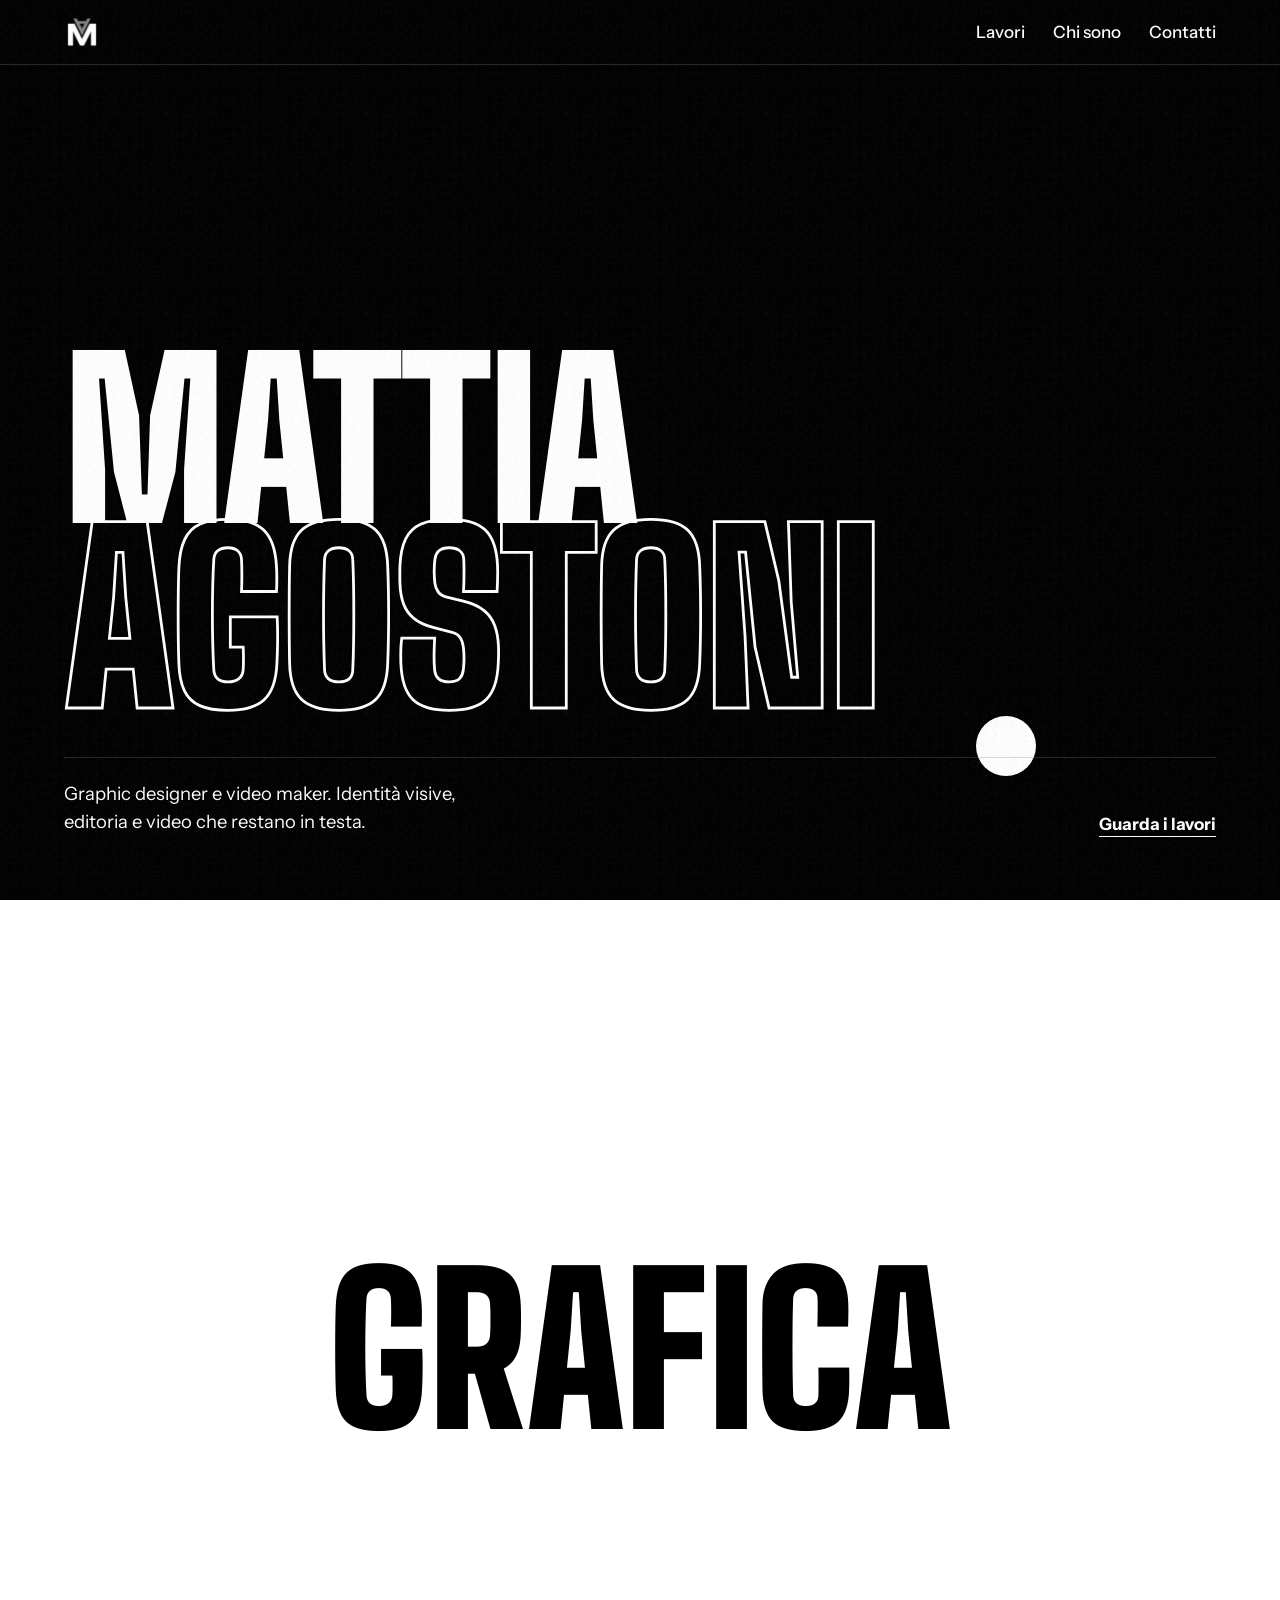
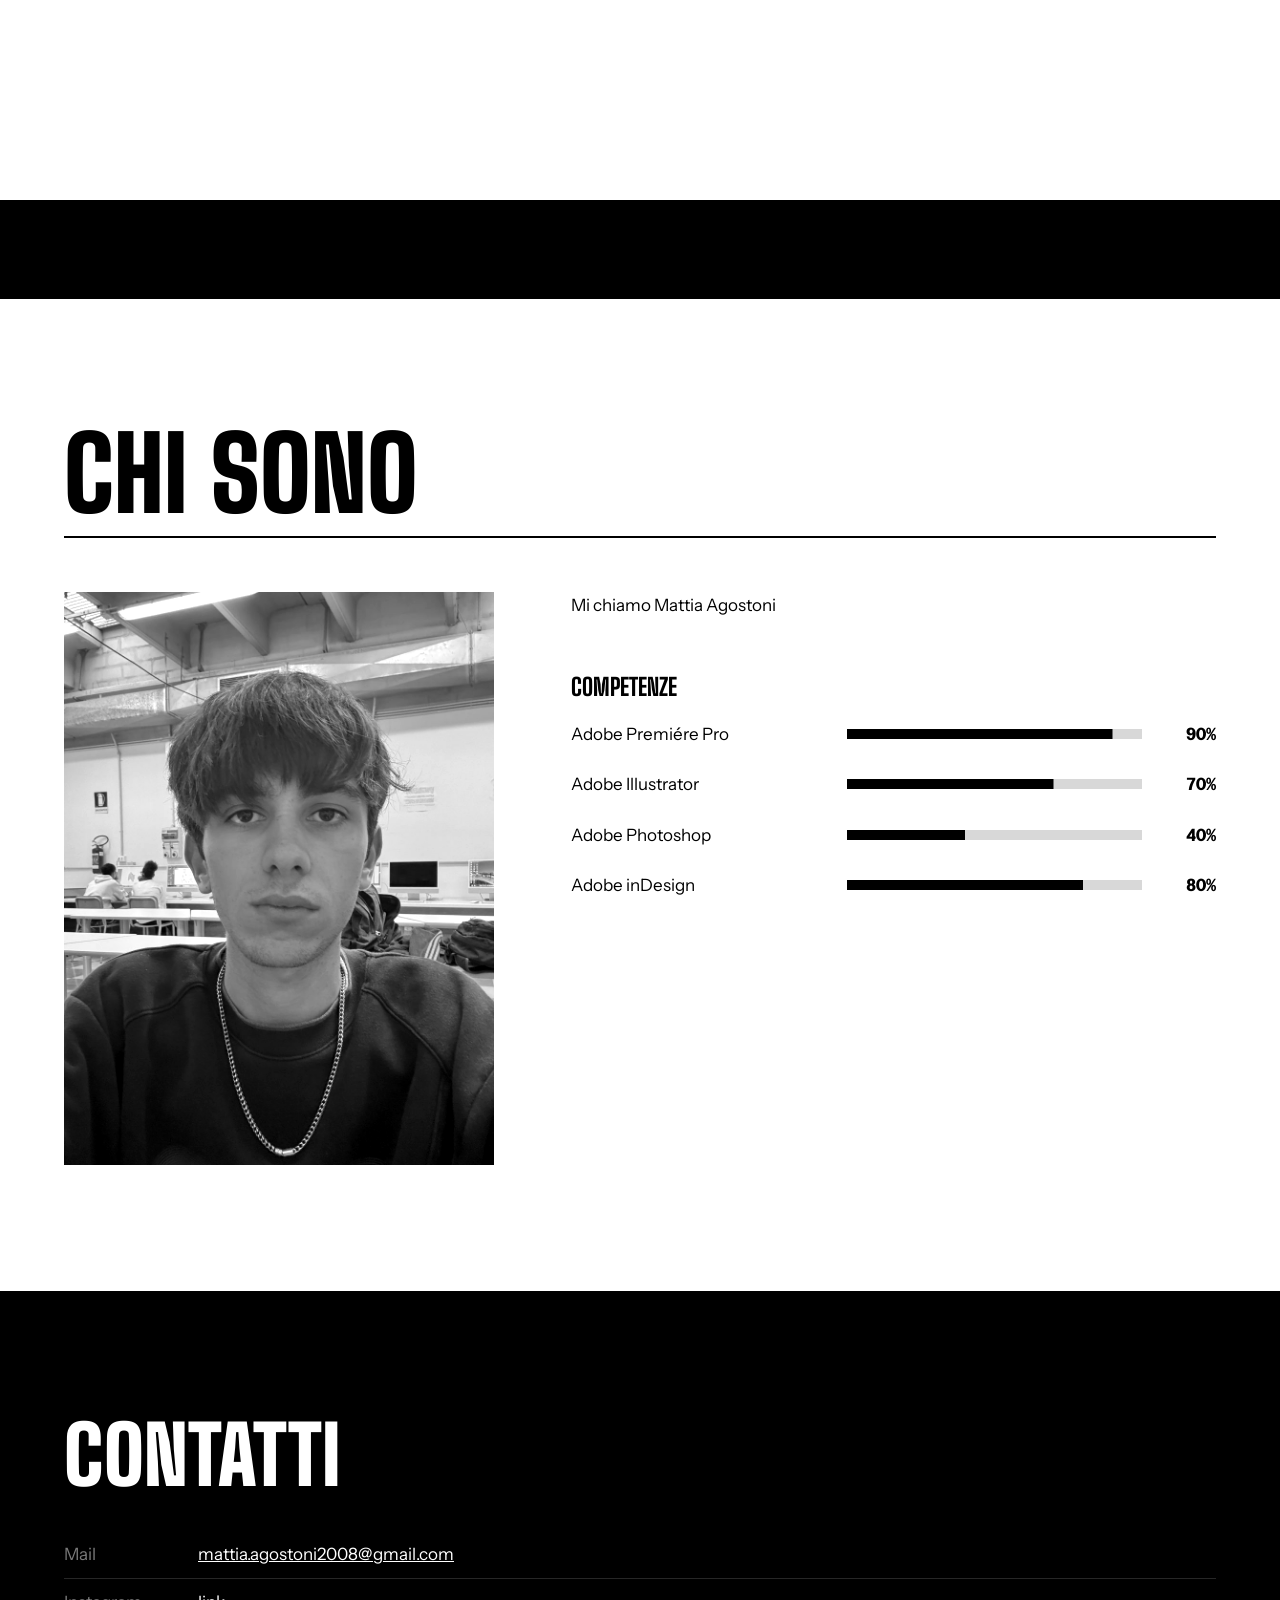
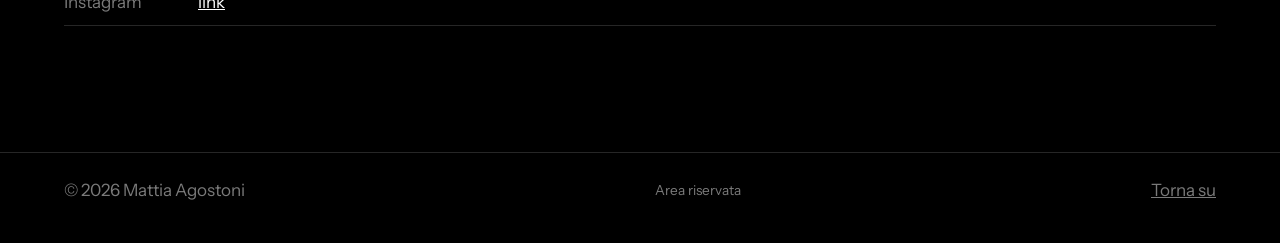
==== index.html @ eee8deaf "Aggiornamento portfolio" ====
<!DOCTYPE html>
<html lang="it" class=""><head>
<meta charset="utf-8">
<meta name="viewport" content="width=device-width,initial-scale=1">
<title>Mattia Agostoni, portfolio</title>
<link rel="preconnect" href="https://fonts.googleapis.com">
<link rel="preconnect" href="https://fonts.gstatic.com" crossorigin="">
<link href="https://fonts.googleapis.com/css2?family=Big+Shoulders+Display:wght@800;900&amp;family=Instrument+Sans:wght@400;500;700&amp;display=swap" rel="stylesheet">
<link rel="stylesheet" href="style.css">
<link rel="icon" type="image/png" href="/immagini/1793708865116-0.png"><link rel="apple-touch-icon" href="/immagini/1793708865116-0.png"></head>
<body class="pg">
<div id="cu" class="h" style="left: 1006px; top: 746px;"></div><i id="pg" style="width: 0%;"></i><style id="fs"></style><div id="wp"><b>Grafica</b></div><div id="fp" style="transform: translate(1042px, 596px) rotate(-4deg);" class=""><img alt="" src="/immagini/1793741769810-0.png"></div>

<div id="root" data-init="1">
<header class="nav">
  <div class="logo" data-img=""><img alt="Logo" class="" src="/immagini/1793741769811-1.png"><span>LOGO</span><b class="x" data-act="inv">Inverti colori</b></div>
  <nav><a href="#lavori">Lavori</a><a href="#chi">Chi sono</a><a href="#contatti">Contatti</a></nav>
</header>

<section class="hero">
  <video class="reel" muted="" loop="" autoplay="" playsinline=""></video>
  <div class="tl" style="top:90px;left:5vw"><button data-act="reel">Showreel</button></div>
  <h1><span data-e="" class="" style="zoom: 1.3;">Mattia</span><span class="o" data-e="" style="zoom: 1.4;">Agostoni</span></h1>
  <div class="row">
    <p data-e="">Graphic designer e video maker. Identità visive, editoria e video che restano in testa.</p>
    <a href="#lavori">Guarda i lavori</a>
  </div>
</section>

<section id="ix" class="">
  <div class="sh"><h2>Lavori</h2></div>
  <ul id="cats"><li><a href="#/Grafica" data-c="Grafica">Grafica</a><span class="n">6 progetti</span><b class="x" data-act="rmcat">Togli</b></li><li><a href="#/Video" data-c="Video">Video</a><span class="n">1 progetto</span><b class="x" data-act="rmcat">Togli</b></li><li><a href="#/Motion" data-c="Motion">Motion</a><span class="n">1 progetto</span><b class="x" data-act="rmcat">Togli</b></li></ul>
  <button class="ad" data-act="addcat">Aggiungi una categoria</button>
</section>

<section id="lavori">
  <div class="sh sx vw"><div><a class="bk" href="#/">Indietro</a><h2>Grafica</h2></div><button class="f" data-act="film">Vista a rullino</button></div>
  <div id="grid"><article class="card" data-cat="Video" data-video="https://youtu.be/PuIefyYgbqE"><div class="media" data-img=""><img alt="" src="/immagini/1793741769810-0.png"></div><div class="gal"></div><div class="meta"><h3 data-e="" class="">LA RETE DIVIDE IL CAMPO, NON LE PERSONE</h3><p data-e="" class="">Progetto audiovisivo per <b>Sky </b>dedicato alla storia di <b>Arthur Ashe</b> e al tema dell’inclusione. Mi sono occupato di <b>ideazione, sceneggiatura, riprese e montaggio</b>. Il progetto ha vinto il concorso ed è stato premiato durante gli <b>Sky Inclusion Days 2026</b>.</p></div><div class="tl"><button data-act="cover">Copertina</button><button data-act="img">Galleria</button><details class="mn"><summary>Video</summary><div><button data-act="vfile">Carica un file</button><button data-act="vid">Incolla un link</button></div></details><details class="mn"><summary>Formato</summary><div><button data-act="ar">Automatico (standard)</button><button data-act="ar" data-v="1/1">Quadrato 1:1</button><button data-act="ar" data-v="4/5">Verticale 4:5 (Instagram)</button><button data-act="ar" data-v="3/4">Verticale 3:4</button><button data-act="ar" data-v="2/3">Verticale 2:3 (poster, foto)</button><button data-act="ar" data-v="9/16">Verticale 9:16 (Reel, Stories)</button><button data-act="ar" data-v="210/297">Foglio A4 verticale</button><button data-act="ar" data-v="4/3">Orizzontale 4:3</button><button data-act="ar" data-v="3/2">Orizzontale 3:2 (foto)</button><button data-act="ar" data-v="16/9">Orizzontale 16:9 (video)</button><button data-act="ar" data-v="21/9">Cinema 21:9</button></div></details><details class="mn"><summary>Altro</summary><div><button data-act="cat">Cambia categoria</button><button data-act="prv">Anteprima al passaggio</button><button data-act="ba">Prima e dopo</button><button data-act="del">Elimina progetto</button></div></details></div></article><article class="card" data-cat="Motion"><div class="media" data-img=""><img alt=""></div><div class="gal"></div><div class="meta"><h3 data-e="">Titolo progetto</h3><p data-e="">Descrizione breve, anno</p></div><div class="tl"><button data-act="cover">Copertina</button><button data-act="img">Galleria</button><details class="mn"><summary>Video</summary><div><button data-act="vfile">Carica un file</button><button data-act="vid">Incolla un link</button></div></details><details class="mn"><summary>Formato</summary><div><button data-act="ar">Automatico (standard)</button><button data-act="ar" data-v="1/1">Quadrato 1:1</button><button data-act="ar" data-v="4/5">Verticale 4:5 (Instagram)</button><button data-act="ar" data-v="3/4">Verticale 3:4</button><button data-act="ar" data-v="2/3">Verticale 2:3 (poster, foto)</button><button data-act="ar" data-v="9/16">Verticale 9:16 (Reel, Stories)</button><button data-act="ar" data-v="210/297">Foglio A4 verticale</button><button data-act="ar" data-v="4/3">Orizzontale 4:3</button><button data-act="ar" data-v="3/2">Orizzontale 3:2 (foto)</button><button data-act="ar" data-v="16/9">Orizzontale 16:9 (video)</button><button data-act="ar" data-v="21/9">Cinema 21:9</button></div></details><details class="mn"><summary>Altro</summary><div><button data-act="cat">Cambia categoria</button><button data-act="prv">Anteprima al passaggio</button><button data-act="ba">Prima e dopo</button><button data-act="del">Elimina progetto</button></div></details></div></article><article class="card" data-cat="Grafica"><div class="media" data-img=""><img alt="" src="/immagini/1793741769811-2.png"></div><div class="gal"></div><div class="meta"><h3 data-e="" class="">MONOGRAMMA PERSONALE</h3><p data-e="">Descrizione breve, anno</p></div><div class="tl"><button data-act="cover">Copertina</button><button data-act="img">Galleria</button><details class="mn"><summary>Video</summary><div><button data-act="vfile">Carica un file</button><button data-act="vid">Incolla un link</button></div></details><details class="mn"><summary>Formato</summary><div><button data-act="ar">Automatico (standard)</button><button data-act="ar" data-v="1/1">Quadrato 1:1</button><button data-act="ar" data-v="4/5">Verticale 4:5 (Instagram)</button><button data-act="ar" data-v="3/4">Verticale 3:4</button><button data-act="ar" data-v="2/3">Verticale 2:3 (poster, foto)</button><button data-act="ar" data-v="9/16">Verticale 9:16 (Reel, Stories)</button><button data-act="ar" data-v="210/297">Foglio A4 verticale</button><button data-act="ar" data-v="4/3">Orizzontale 4:3</button><button data-act="ar" data-v="3/2">Orizzontale 3:2 (foto)</button><button data-act="ar" data-v="16/9">Orizzontale 16:9 (video)</button><button data-act="ar" data-v="21/9">Cinema 21:9</button></div></details><details class="mn"><summary>Altro</summary><div><button data-act="cat">Cambia categoria</button><button data-act="prv">Anteprima al passaggio</button><button data-act="ba">Prima e dopo</button><button data-act="del">Elimina progetto</button></div></details></div></article><article class="card" data-cat="Grafica"><div class="media" data-img=""><img alt="" src="/immagini/1793741769812-3.png"></div><div class="gal"></div><div class="meta"><h3 data-e="" class="">NATALE CON AVIS LISSONE</h3><p data-e="">Descrizione breve, anno</p></div><div class="tl"><button data-act="cover">Copertina</button><button data-act="img">Galleria</button><details class="mn"><summary>Video</summary><div><button data-act="vfile">Carica un file</button><button data-act="vid">Incolla un link</button></div></details><details class="mn"><summary>Formato</summary><div><button data-act="ar">Automatico (standard)</button><button data-act="ar" data-v="1/1">Quadrato 1:1</button><button data-act="ar" data-v="4/5">Verticale 4:5 (Instagram)</button><button data-act="ar" data-v="3/4">Verticale 3:4</button><button data-act="ar" data-v="2/3">Verticale 2:3 (poster, foto)</button><button data-act="ar" data-v="9/16">Verticale 9:16 (Reel, Stories)</button><button data-act="ar" data-v="210/297">Foglio A4 verticale</button><button data-act="ar" data-v="4/3">Orizzontale 4:3</button><button data-act="ar" data-v="3/2">Orizzontale 3:2 (foto)</button><button data-act="ar" data-v="16/9">Orizzontale 16:9 (video)</button><button data-act="ar" data-v="21/9">Cinema 21:9</button></div></details><details class="mn"><summary>Altro</summary><div><button data-act="cat">Cambia categoria</button><button data-act="prv">Anteprima al passaggio</button><button data-act="ba">Prima e dopo</button><button data-act="del">Elimina progetto</button></div></details></div></article><article class="card" data-cat="Grafica"><div class="media" data-img=""><img alt="" src="/immagini/1793741769812-4.png"></div><div class="gal"></div><div class="meta"><h3 data-e="" class="">POSTER BAUHAUS</h3><p data-e="">Descrizione breve, anno</p></div><div class="tl"><button data-act="cover">Copertina</button><button data-act="img">Galleria</button><details class="mn"><summary>Video</summary><div><button data-act="vfile">Carica un file</button><button data-act="vid">Incolla un link</button></div></details><details class="mn"><summary>Formato</summary><div><button data-act="ar">Automatico (standard)</button><button data-act="ar" data-v="1/1">Quadrato 1:1</button><button data-act="ar" data-v="4/5">Verticale 4:5 (Instagram)</button><button data-act="ar" data-v="3/4">Verticale 3:4</button><button data-act="ar" data-v="2/3">Verticale 2:3 (poster, foto)</button><button data-act="ar" data-v="9/16">Verticale 9:16 (Reel, Stories)</button><button data-act="ar" data-v="210/297">Foglio A4 verticale</button><button data-act="ar" data-v="4/3">Orizzontale 4:3</button><button data-act="ar" data-v="3/2">Orizzontale 3:2 (foto)</button><button data-act="ar" data-v="16/9">Orizzontale 16:9 (video)</button><button data-act="ar" data-v="21/9">Cinema 21:9</button></div></details><details class="mn"><summary>Altro</summary><div><button data-act="cat">Cambia categoria</button><button data-act="prv">Anteprima al passaggio</button><button data-act="ba">Prima e dopo</button><button data-act="del">Elimina progetto</button></div></details></div></article><article class="card" data-cat="Grafica"><div class="media" data-img=""><img alt="" src="/immagini/1793741769813-5.png"></div><div class="gal"></div><div class="meta"><h3 data-e="" class="">QUACK BEATS - MANIFESTO</h3><p data-e="">Descrizione breve, anno</p></div><div class="tl"><button data-act="cover">Copertina</button><button data-act="img">Galleria</button><details class="mn"><summary>Video</summary><div><button data-act="vfile">Carica un file</button><button data-act="vid">Incolla un link</button></div></details><details class="mn"><summary>Formato</summary><div><button data-act="ar">Automatico (standard)</button><button data-act="ar" data-v="1/1">Quadrato 1:1</button><button data-act="ar" data-v="4/5">Verticale 4:5 (Instagram)</button><button data-act="ar" data-v="3/4">Verticale 3:4</button><button data-act="ar" data-v="2/3">Verticale 2:3 (poster, foto)</button><button data-act="ar" data-v="9/16">Verticale 9:16 (Reel, Stories)</button><button data-act="ar" data-v="210/297">Foglio A4 verticale</button><button data-act="ar" data-v="4/3">Orizzontale 4:3</button><button data-act="ar" data-v="3/2">Orizzontale 3:2 (foto)</button><button data-act="ar" data-v="16/9">Orizzontale 16:9 (video)</button><button data-act="ar" data-v="21/9">Cinema 21:9</button></div></details><details class="mn"><summary>Altro</summary><div><button data-act="cat">Cambia categoria</button><button data-act="prv">Anteprima al passaggio</button><button data-act="ba">Prima e dopo</button><button data-act="del">Elimina progetto</button></div></details></div></article><article class="card" data-cat="Grafica"><div class="media" data-img=""><img alt="" src="/immagini/1793741769813-6.jpg"></div><div class="gal"></div><div class="meta"><h3 data-e="" class="">BRANDING - RADIO COSì COSà</h3><p data-e="">Descrizione breve, anno</p></div><div class="tl"><button data-act="cover">Copertina</button><button data-act="img">Galleria</button><details class="mn"><summary>Video</summary><div><button data-act="vfile">Carica un file</button><button data-act="vid">Incolla un link</button></div></details><details class="mn"><summary>Formato</summary><div><button data-act="ar">Automatico (standard)</button><button data-act="ar" data-v="1/1">Quadrato 1:1</button><button data-act="ar" data-v="4/5">Verticale 4:5 (Instagram)</button><button data-act="ar" data-v="3/4">Verticale 3:4</button><button data-act="ar" data-v="2/3">Verticale 2:3 (poster, foto)</button><button data-act="ar" data-v="9/16">Verticale 9:16 (Reel, Stories)</button><button data-act="ar" data-v="210/297">Foglio A4 verticale</button><button data-act="ar" data-v="4/3">Orizzontale 4:3</button><button data-act="ar" data-v="3/2">Orizzontale 3:2 (foto)</button><button data-act="ar" data-v="16/9">Orizzontale 16:9 (video)</button><button data-act="ar" data-v="21/9">Cinema 21:9</button></div></details><details class="mn"><summary>Altro</summary><div><button data-act="cat">Cambia categoria</button><button data-act="prv">Anteprima al passaggio</button><button data-act="ba">Prima e dopo</button><button data-act="del">Elimina progetto</button></div></details></div></article><article class="card" data-cat="Grafica"><div class="media" data-img=""><img alt="" src="/immagini/1793741769814-7.jpg"></div><div class="gal"></div><div class="meta"><h3 data-e="" class="">ECLISSI - PLAYLIST COVER</h3><p data-e="">Descrizione breve, anno</p></div><div class="tl"><button data-act="cover">Copertina</button><button data-act="img">Galleria</button><details class="mn"><summary>Video</summary><div><button data-act="vfile">Carica un file</button><button data-act="vid">Incolla un link</button></div></details><details class="mn"><summary>Formato</summary><div><button data-act="ar">Automatico (standard)</button><button data-act="ar" data-v="1/1">Quadrato 1:1</button><button data-act="ar" data-v="4/5">Verticale 4:5 (Instagram)</button><button data-act="ar" data-v="3/4">Verticale 3:4</button><button data-act="ar" data-v="2/3">Verticale 2:3 (poster, foto)</button><button data-act="ar" data-v="9/16">Verticale 9:16 (Reel, Stories)</button><button data-act="ar" data-v="210/297">Foglio A4 verticale</button><button data-act="ar" data-v="4/3">Orizzontale 4:3</button><button data-act="ar" data-v="3/2">Orizzontale 3:2 (foto)</button><button data-act="ar" data-v="16/9">Orizzontale 16:9 (video)</button><button data-act="ar" data-v="21/9">Cinema 21:9</button></div></details><details class="mn"><summary>Altro</summary><div><button data-act="cat">Cambia categoria</button><button data-act="prv">Anteprima al passaggio</button><button data-act="ba">Prima e dopo</button><button data-act="del">Elimina progetto</button></div></details></div></article></div>
  <button class="ad" data-act="add">Aggiungi un progetto</button>
</section>

<section id="chi" class="inv">
  <div class="sh"><h2>Chi sono</h2></div>
  <div class="ab">
    <div class="ph" data-img=""><img alt="Foto" src="/immagini/1792690025015-0.jpg"></div>
    <div>
      <p class="big" data-e="">Mi chiamo Mattia Agostoni</p>
      <h4>Competenze</h4>
      <ul id="sk"><li><span data-e="">Adobe Premiére Pro</span><span class="bar"><i style="--p: 0.9;"></i></span><b class="pc">90%</b><input class="rg" type="range" min="0" max="100" value="90" aria-label="Percentuale della competenza"><b class="x" data-act="rm">Togli</b></li><li><span data-e="">Adobe Illustrator</span><span class="bar"><i style="--p: 0.7;"></i></span><b class="pc">70%</b><input class="rg" type="range" min="0" max="100" value="70" aria-label="Percentuale della competenza"><b class="x" data-act="rm">Togli</b></li><li><span data-e="">Adobe Photoshop</span><span class="bar"><i style="--p: 0.4;"></i></span><b class="pc">40%</b><input class="rg" type="range" min="0" max="100" value="40" aria-label="Percentuale della competenza"><b class="x" data-act="rm">Togli</b></li><li><span data-e="">Adobe inDesign</span><span class="bar"><i style="--p:0.8"></i></span><b class="pc">80%</b><input class="rg" type="range" min="0" max="100" value="80" aria-label="Percentuale della competenza"><b class="x" data-act="rm">Togli</b></li></ul>
      <button class="ad" data-act="addsk">Aggiungi una competenza</button>
    </div>
  </div>
</section>

<section id="contatti">
  <div class="mail" data-e="" style="zoom: 0.7;" data-lk="1">CONTATTI</div>
  <ul id="ct"><li><span data-e="" class="">Mail</span><a data-e="" data-l="" href="mailto:mailto:mattia.agostoni2008@gmail.com" class="">mattia.agostoni2008@gmail.com</a><b class="x" data-act="rm">Togli</b></li><li><span data-e="" class="">Instagram</span><a data-e="" data-l="" href="#">link</a><b class="x" data-act="rm">Togli</b></li></ul>
  <button class="ad" data-act="addct">Aggiungi un contatto</button>
</section>

<footer><span data-e="">© 2026 Mattia Agostoni</span><button class="lk" data-act="login">Area riservata</button><a href="#">Torna su</a></footer>
</div>

<div id="lb" class=""><button data-act="close">Chiudi</button><div id="lbc"></div><div id="lbn"><button data-act="prev" style="">Precedente</button><span id="lbs">3 / 3</span><button data-act="next" style="">Successivo</button></div></div>
<div id="ts">Pubblico... non chiudere la pagina</div>
<div id="bar">
  <button id="tg" class="sw" data-act="tg"><i></i><span>Modifica</span></button>
  <details class="mn"><summary>+ Aggiungi</summary><div>
    <button data-act="nfoto">Foto</button>
    <button data-act="nvideo">Video</button>
    <button data-act="addcat">Categoria</button>
  </div></details>
  <span class="tz"><button data-act="tm" title="Riduci il testo selezionato">A−</button><button data-act="tp" title="Ingrandisci il testo selezionato">A+</button></span>
  <span class="tz"><button data-act="fb" title="Grassetto"><b>B</b></button><button data-act="fi" title="Corsivo"><i>I</i></button><button data-act="fu" title="Sottolineato"><u>U</u></button></span>
  <details class="mn"><summary>Link</summary><div>
    <button data-act="lk">Aggiungi o cambia link</button>
    <button data-act="ulk">Togli link (solo testo)</button>
  </div></details>
  <button class="pb" data-act="pub">Pubblica</button>
  <details class="mn"><summary>⋯</summary><div>
    <button data-act="ico">Logo nella scheda del browser</button>
    <button data-act="rs">Annulla modifiche</button>
    <button data-act="out">Esci</button>
  </div></details>
</div>

<script src="script.js"></script><div id="md" class=""><form id="mf"><h3 id="mt">In quale categoria va questo progetto?</h3><input id="mi" autocomplete="off" type="text"><div><button type="button" id="mx">Annulla</button><button type="submit">OK</button></div></form></div><div id="md"><form id="mf"><h3 id="mt"></h3><input id="mi" autocomplete="off"><div><button type="button" id="mx">Annulla</button><button type="submit">OK</button></div></form></div><div id="md"><form id="mf"><h3 id="mt"></h3><input id="mi" autocomplete="off"><div><button type="button" id="mx">Annulla</button><button type="submit">OK</button></div></form></div><div id="md" class=""><form id="mf"><h3 id="mt">Indirizzo del link (https://… oppure una mail)</h3><input id="mi" autocomplete="off" type="text"><div><button type="button" id="mx">Annulla</button><button type="submit">OK</button></div></form></div><div id="md"><form id="mf"><h3 id="mt"></h3><input id="mi" autocomplete="off"><div><button type="button" id="mx">Annulla</button><button type="submit">OK</button></div></form></div><div id="md"><form id="mf"><h3 id="mt"></h3><input id="mi" autocomplete="off"><div><button type="button" id="mx">Annulla</button><button type="submit">OK</button></div></form></div><div id="md"><form id="mf"><h3 id="mt"></h3><input id="mi" autocomplete="off"><div><button type="button" id="mx">Annulla</button><button type="submit">OK</button></div></form></div><div id="md"><form id="mf"><h3 id="mt"></h3><input id="mi" autocomplete="off"><div><button type="button" id="mx">Annulla</button><button type="submit">OK</button></div></form></div><div id="md"><form id="mf"><h3 id="mt"></h3><input id="mi" autocomplete="off"><div><button type="button" id="mx">Annulla</button><button type="submit">OK</button></div></form></div><div id="md" class=""><form id="mf"><h3 id="mt">Link YouTube o Vimeo del video (lascia vuoto per togliere il video)</h3><input id="mi" autocomplete="off" type="text"><div><button type="button" id="mx">Annulla</button><button type="submit">OK</button></div></form></div>


<script async="" data-explicit-opt-in="true" data-cookie-opt-in="true" data-deployment-id="dpl_EatvVqVhdjtDR3q7HVuUSaanPsq7" src="https://vercel.live/_next-live/feedback/feedback.js"></script><vercel-live-feedback style="position: absolute; top: 0px; left: 0px; z-index: 2147483647;"></vercel-live-feedback><script async="" data-explicit-opt-in="true" data-cookie-opt-in="true" data-deployment-id="dpl_8hdiWRAvMomvH5jJViUETH9QLSjK" src="https://vercel.live/_next-live/feedback/feedback.js"></script><script async="" data-explicit-opt-in="true" data-cookie-opt-in="true" data-deployment-id="dpl_9d3V8pU2LkGV7Fe7BdCsxoWFBw4V" src="https://vercel.live/_next-live/feedback/feedback.js"></script></body></html>
---- style.css ----
*{box-sizing:border-box;margin:0;padding:0}
:root{--k:#000;--w:#fff;--g:#7a7a7a;--l:#262626;--d:'Big Shoulders Display',Impact,'Arial Narrow',sans-serif}
html{scroll-behavior:smooth}
body{background:var(--k);color:var(--w);font:400 17px/1.55 'Instrument Sans',system-ui,sans-serif;overflow-x:hidden}
body::after{content:"";position:fixed;inset:0;pointer-events:none;opacity:.1;z-index:50;animation:gr .7s steps(4) infinite;background:url("data:image/svg+xml,%3Csvg xmlns='http://www.w3.org/2000/svg' width='200' height='200'%3E%3Cfilter id='n'%3E%3CfeTurbulence baseFrequency='.9' numOctaves='2'/%3E%3C/filter%3E%3Crect width='200' height='200' filter='url(%23n)'/%3E%3C/svg%3E")}
a{color:inherit}
ul{list-style:none}
img:not([src]){display:none}
section{padding:14vh 5vw}
:focus-visible{outline:2px solid var(--w);outline-offset:3px}

/* nav */
.nav{position:fixed;top:0;left:0;right:0;z-index:20;display:flex;justify-content:space-between;align-items:center;padding:14px 5vw;background:rgba(0,0,0,.82);backdrop-filter:blur(8px);border-bottom:1px solid var(--l)}
.logo{display:flex;align-items:center;gap:10px;min-width:60px;min-height:36px;font:900 1.7rem var(--d)}
.logo img{height:36px;width:auto}
.logo img.iv{filter:invert(1)}
.logo img[src]~span{display:none}
.nav nav{display:flex;gap:28px}
.nav nav a{text-decoration:none;font-weight:500}
.nav nav a:hover{text-decoration:underline;text-underline-offset:6px}

/* hero */
.hero{position:relative;overflow:hidden;isolation:isolate;min-height:100vh;display:flex;flex-direction:column;justify-content:flex-end;padding:0 5vw 7vh}
h1{font:900 clamp(4.5rem,13vw,13rem)/.8 var(--d);text-transform:uppercase;letter-spacing:-.015em}
h1 span{display:block;animation:up 1.1s cubic-bezier(.2,.8,.2,1) both}h1 .o{animation-delay:.15s}@keyframes up{from{transform:translateY(35%);clip-path:inset(100% 0 0 0)}to{transform:none;clip-path:inset(-30% -5% -30% -5%)}}
.o{color:transparent;-webkit-text-stroke:2px var(--w)}
.row{display:flex;justify-content:space-between;align-items:end;gap:24px;margin-top:5vh;border-top:1px solid var(--l);padding-top:22px}
.row p{max-width:36ch;font-size:1.15rem}
.row a{font-weight:700;text-underline-offset:6px}

/* headings */
.sh{position:relative;border-bottom:1px solid var(--l);padding-bottom:14px;margin-bottom:6vh}
h2{font:900 clamp(2.8rem,8vw,7rem)/.95 var(--d);text-transform:uppercase}

/* work */
#grid{display:grid;grid-template-columns:repeat(auto-fill,minmax(min(100%,340px),1fr));gap:56px 28px}
.card:nth-child(3n+2){margin-top:9vh}
.card{position:relative}
.ph,.media{position:relative;overflow:hidden;background:repeating-linear-gradient(45deg,#161616 0 10px,#0e0e0e 10px 20px)}
.media{aspect-ratio:4/5;cursor:pointer}
.card:nth-child(3n+2) .media{aspect-ratio:1}
.card:nth-child(3n) .media{aspect-ratio:5/4}
.ph img,.media img{width:100%;height:100%;object-fit:cover;filter:grayscale(1) contrast(1.12);transition:filter .5s,transform .7s}
.card:hover .media img{filter:none;transform:scale(1.04)}
.card[data-video] .media::after{content:"";position:absolute;right:16px;bottom:16px;width:52px;height:52px;border-radius:50%;background:var(--w) url("data:image/svg+xml,%3Csvg xmlns='http://www.w3.org/2000/svg' viewBox='0 0 24 24'%3E%3Cpath d='M9 6.5v11l9-5.5z'/%3E%3C/svg%3E") center/26px no-repeat}
.meta{padding-top:14px}
h3{font:800 1.9rem/1 var(--d);text-transform:uppercase}
.meta p{color:var(--g)}

/* about (inverted) */
.inv{background:var(--w);color:var(--k)}
.inv .sh{border-color:#c9c9c9}
.inv .ph{background:repeating-linear-gradient(45deg,#e4e4e4 0 10px,#efefef 10px 20px)}
.ab{display:grid;grid-template-columns:1fr 1.5fr;gap:6vw;align-items:start}
.ph{aspect-ratio:3/4;cursor:default}
.big{font:500 clamp(1.4rem,2.7vw,2.5rem)/1.25;max-width:30ch}
h4{font:800 1.5rem var(--d);text-transform:uppercase;margin:6vh 0 8px}
#sk li,#ct li{display:flex;gap:14px;align-items:baseline;padding:10px 0;border-bottom:1px solid currentColor}
#sk{max-width:520px}

/* contacts */
.mail{display:block;font:900 clamp(2.2rem,9vw,9rem)/.95 var(--d);text-transform:uppercase;text-decoration:none;word-break:break-all;margin-bottom:6vh}
.mail:hover{color:transparent;-webkit-text-stroke:2px var(--w)}
#ct li{border-color:var(--l)}
#ct li span{min-width:120px;color:var(--g)}
footer{display:flex;justify-content:space-between;padding:24px 5vw 40px;color:var(--g);border-top:1px solid var(--l)}

/* editor */
button{font:700 .78rem 'Instrument Sans',sans-serif;background:var(--w);color:var(--k);border:0;padding:10px 14px;cursor:pointer}
button:hover{background:#cfcfcf}
.tl,.ad,.x{display:none}
.tl{position:absolute;top:10px;left:10px;right:10px;flex-wrap:wrap;gap:6px;z-index:3}
.ad{background:none;color:inherit;border:1px dashed currentColor;width:100%;margin-top:34px;padding:16px}
.ad:hover{background:rgba(127,127,127,.2)}
.x{cursor:pointer;margin-left:auto;font-size:.75rem;background:var(--w);color:var(--k);padding:2px 7px}
body.edit .tl{display:flex}
body.edit .ad{display:block}
body.edit .x{display:inline}
body.edit [data-e]{outline:1px dashed #888;outline-offset:3px;cursor:text}
body.edit [data-img]{outline:2px dashed #888;outline-offset:-2px;cursor:copy}
body.edit .media{cursor:copy}
#bar{display:none;position:fixed;bottom:16px;left:50%;transform:translateX(-50%);z-index:60;background:var(--k);border:1px solid #555;padding:8px;gap:8px;align-items:center;max-width:96vw;flex-wrap:wrap;justify-content:center}
html.admin #bar{display:flex}
#bar b{font-size:.75rem;color:var(--g);padding:0 8px}
#ts{position:fixed;top:80px;left:50%;transform:translateX(-50%);z-index:80;background:var(--w);color:var(--k);padding:12px 18px;font-weight:700;display:none;max-width:90vw}
#ts.on{display:block}

/* pagine e animazioni */
body:not(.pg) #lavori,body.pg .hero,body.pg #chi,body.pg #ix{display:none}
#lavori{padding-top:20vh}
.bk{display:block;margin-bottom:14px;font-weight:700;text-underline-offset:6px}
.sh::after{content:"";position:absolute;left:0;right:0;bottom:-1px;height:2px;background:currentColor;transform:scaleX(0);transform-origin:left;transition:transform 1.3s cubic-bezier(.2,.8,.2,1)}
.sh.vw::after{transform:none}
.sh h2{transform:translateY(45%);clip-path:inset(100% 0 0 0);transition:transform 1s cubic-bezier(.2,.8,.2,1),clip-path 1s cubic-bezier(.2,.8,.2,1)}
.sh.vw h2{transform:none;clip-path:inset(-20% -2% -20% -2%)}
.ab .ph{clip-path:inset(0 100% 0 0);transition:clip-path 1.3s cubic-bezier(.7,0,.2,1)}
.ab.vw .ph{clip-path:inset(0)}
#cats li{display:flex;align-items:baseline;gap:20px;padding:2.2vh 0;border-bottom:1px solid var(--l);opacity:0;transform:translateY(60px);transition:opacity .8s,transform 1s cubic-bezier(.2,.8,.2,1)}
#ix.vw #cats li{opacity:1;transform:none}
#cats li:nth-child(2){transition-delay:.12s}#cats li:nth-child(3){transition-delay:.24s}#cats li:nth-child(4){transition-delay:.36s}
#cats a{font:900 clamp(3.4rem,13vw,12rem)/.92 var(--d);text-transform:uppercase;text-decoration:none;transition:transform .6s cubic-bezier(.2,.8,.2,1),color .3s}
#cats li:hover a{transform:translateX(3vw);color:transparent;-webkit-text-stroke:2px var(--w)}
#cats .n{margin-left:auto;color:var(--g);white-space:nowrap}
#lavori .card{animation:cin 1s cubic-bezier(.2,.8,.2,1) backwards}
#lavori .card:nth-child(2){animation-delay:.1s}#lavori .card:nth-child(3){animation-delay:.2s}#lavori .card:nth-child(4){animation-delay:.3s}
@keyframes cin{from{clip-path:inset(100% 0 0 0);transform:translateY(50px)}to{clip-path:inset(0);transform:none}}
#wp{position:fixed;inset:0;background:var(--w);z-index:85;transform:translateY(100%);pointer-events:none}
#wp b{position:absolute;inset:0;display:grid;place-items:center;font:900 clamp(3rem,16vw,14rem)/1 var(--d);color:var(--k);text-transform:uppercase}
#wp.go{animation:wp 1.05s cubic-bezier(.76,0,.24,1)}
@keyframes wp{0%{transform:translateY(100%)}45%,55%{transform:none}100%{transform:translateY(-100%)}}
#fp{position:fixed;left:0;top:0;width:min(26vw,300px);aspect-ratio:4/5;overflow:hidden;pointer-events:none;z-index:40;opacity:0;background:#111;transition:transform .45s cubic-bezier(.2,.8,.2,1),opacity .3s}
#fp.on{opacity:1}
#fp img{width:100%;height:100%;object-fit:cover;filter:grayscale(1) contrast(1.1)}
@media(hover:none){#fp{display:none}}
/* novita */
@keyframes gr{25%{background-position:-40px 30px}50%{background-position:30px -50px}75%{background-position:-20px -20px}}
#pg{position:fixed;top:0;left:0;height:3px;width:0;background:var(--w);z-index:90}
.reel{position:absolute;inset:0;width:100%;height:100%;object-fit:cover;filter:grayscale(1) contrast(1.25);opacity:.5;z-index:-1}
.reel:not([src]){display:none}
.sx{display:flex;justify-content:space-between;align-items:end;gap:16px}
.fb{display:flex;flex-wrap:wrap;gap:8px;margin-bottom:5vh}
.f{background:none;color:var(--w);border:1px solid var(--w);padding:9px 16px;border-radius:99px}
.f:hover{background:#222}
.f.on{background:var(--w);color:var(--k)}
.gal{display:none}
.pv{position:absolute;inset:0;width:100%;height:100%;object-fit:cover;filter:grayscale(1)}
body.film #grid{display:flex;overflow-x:auto;scroll-snap-type:x mandatory;gap:20px;padding-bottom:18px}
body.film .card{flex:0 0 min(78vw,440px);scroll-snap-align:start;margin-top:0}
#lbn{position:absolute;bottom:20px;left:0;right:0;display:flex;justify-content:center;align-items:center;gap:16px}
.ba{position:relative;width:min(92vw,1000px);aspect-ratio:4/3;overflow:hidden}
#lbc .ba img{position:absolute;inset:0;width:100%;height:100%;max-width:none;max-height:none;object-fit:cover}
.ba i{position:absolute;top:0;bottom:0;width:3px;margin-left:-1px;background:var(--w);pointer-events:none}
.ba span{position:absolute;bottom:12px;padding:3px 9px;background:var(--w);color:var(--k);font-weight:700;font-size:.75rem}
.ba input{position:absolute;inset:0;width:100%;height:100%;opacity:0;cursor:ew-resize}
/* lightbox + cursor */
#lb{position:fixed;inset:0;background:rgba(0,0,0,.95);z-index:70;display:none;place-items:center;padding:4vw}
#lb.on{display:grid}
#lbc img,#lbc video{max-width:92vw;max-height:84vh}
#lbc iframe{width:min(92vw,1100px);aspect-ratio:16/9;border:0}
#lb [data-act=close]{position:absolute;top:16px;right:16px}
#cu{position:fixed;left:-99px;top:-99px;width:16px;height:16px;border-radius:50%;background:#fff;mix-blend-mode:difference;pointer-events:none;z-index:99;transform:translate(-50%,-50%);transition:width .3s,height .3s}
#cu.h{width:60px;height:60px}
#cu.s{width:240px;height:240px}
@media(hover:none){#cu{display:none}}
@media(max-width:720px){.ab{grid-template-columns:1fr}.card:nth-child(3n+2){margin-top:0}.nav nav{gap:16px}.row{flex-direction:column;align-items:start}}
@media(prefers-reduced-motion:reduce){*{transition:none!important;animation:none!important;scroll-behavior:auto!important}}

#bar button{background:none;color:var(--w);border:1px solid #666}
#bar button:hover{background:#222}
#bar [data-act=pub]{background:var(--w);color:var(--k);border-color:var(--w)}
#bar [data-act=pub]:hover{background:#cfcfcf}
.lk{background:none;color:var(--g);padding:0;font-weight:400;font-size:.85rem}
.lk:hover{background:none;color:var(--w)}

#sk{max-width:680px}
#sk li{flex-wrap:wrap;align-items:center;border:0;padding:12px 0;gap:6px 16px}
#sk li>span:first-child{flex:0 0 min(46%,260px)}
.bar{flex:1;min-width:80px;height:10px;background:rgba(127,127,127,.3);overflow:hidden}
.bar i{display:block;height:100%;background:currentColor;transform:scaleX(0);transform-origin:left;transition:transform 1.5s cubic-bezier(.2,.8,.2,1)}
.ab.vw .bar i{transform:scaleX(var(--p))}
.pc{min-width:3.4em;text-align:right;font-variant-numeric:tabular-nums}
.rg{display:none;flex:1 0 100%;accent-color:currentColor}
body.edit .rg{display:block}
body.edit .sel{outline:2px solid currentColor}

/* editor moderno */
#bar{border-radius:28px;padding:6px;gap:4px;background:rgba(18,18,18,.85);backdrop-filter:blur(14px);border:1px solid #333;box-shadow:0 10px 40px rgba(0,0,0,.55)}
#bar button,#bar summary,.tl button,.tl summary{display:inline-block;background:none;color:#fff;border:0;border-radius:99px;padding:10px 16px;font:600 .85rem 'Instrument Sans',sans-serif;cursor:pointer;list-style:none}
#bar button:hover,#bar summary:hover{background:#2a2a2a}
#bar .pb{background:#fff;color:#000}
#bar .pb:hover{background:#ddd}
.tz{display:flex}
.sw i{display:inline-block;width:34px;height:20px;border-radius:99px;background:#444;position:relative;vertical-align:middle;margin-right:8px;transition:background .25s}
.sw i::after{content:"";position:absolute;top:3px;left:3px;width:14px;height:14px;border-radius:50%;background:#fff;transition:transform .25s}
.sw.on i{background:#fff}
.sw.on i::after{transform:translateX(14px);background:#000}
.mn{position:relative}
.mn summary::-webkit-details-marker{display:none}
.mn>div{position:absolute;bottom:calc(100% + 12px);left:50%;transform:translateX(-50%);min-width:200px;background:#121212;border:1px solid #333;border-radius:18px;padding:6px;display:grid;box-shadow:0 10px 40px rgba(0,0,0,.55);z-index:5}
.mn>div button{text-align:left;border-radius:12px;white-space:nowrap}
.tl button,.tl summary{background:rgba(0,0,0,.75);backdrop-filter:blur(8px);padding:8px 14px;font-size:.8rem}
.tl button:hover,.tl summary:hover{background:#000}
.tl .mn>div{bottom:auto;top:calc(100% + 8px);left:0;transform:none}
.ad{border-radius:16px}
#ts{border-radius:14px}
body.edit [data-e]{outline:1px solid rgba(150,150,150,.4);outline-offset:4px;border-radius:3px}
body.edit [data-e]:hover{outline-color:currentColor}
body.edit [data-img]{outline:2px solid rgba(255,255,255,.45);outline-offset:-2px}
body.edit .media::before,body.edit .ph::before{content:"Cambia foto";position:absolute;left:50%;top:50%;transform:translate(-50%,-50%);z-index:2;padding:8px 14px;border-radius:99px;background:rgba(0,0,0,.75);color:#fff;font:600 .8rem 'Instrument Sans',sans-serif;opacity:0;transition:opacity .2s;pointer-events:none}
body.edit .media:hover::before,body.edit .ph:hover::before{opacity:1}
body.edit .sel{outline:2px solid currentColor}
#md{position:fixed;inset:0;z-index:95;background:rgba(0,0,0,.7);backdrop-filter:blur(6px);display:none;place-items:center}
#md.on{display:grid}
#mf{background:#111;color:#fff;border:1px solid #333;border-radius:20px;padding:26px;width:min(92vw,420px);display:grid;gap:16px}
#mt{font:700 1.15rem 'Instrument Sans',sans-serif}
#mi{background:#000;color:#fff;border:1px solid #444;border-radius:12px;padding:13px 16px;font:inherit}
#mi:focus{outline:2px solid #fff}
#mf div{display:flex;gap:8px;justify-content:flex-end}
#mf button{border-radius:99px;padding:10px 20px}
#mx{background:none;color:#fff;border:1px solid #444}
body.edit .media:not(:has(img[src]))::before{content:"+ Copertina";opacity:1}
div.mail:hover{color:inherit;-webkit-text-stroke:0}
.mn>div{max-height:60vh;overflow:auto}
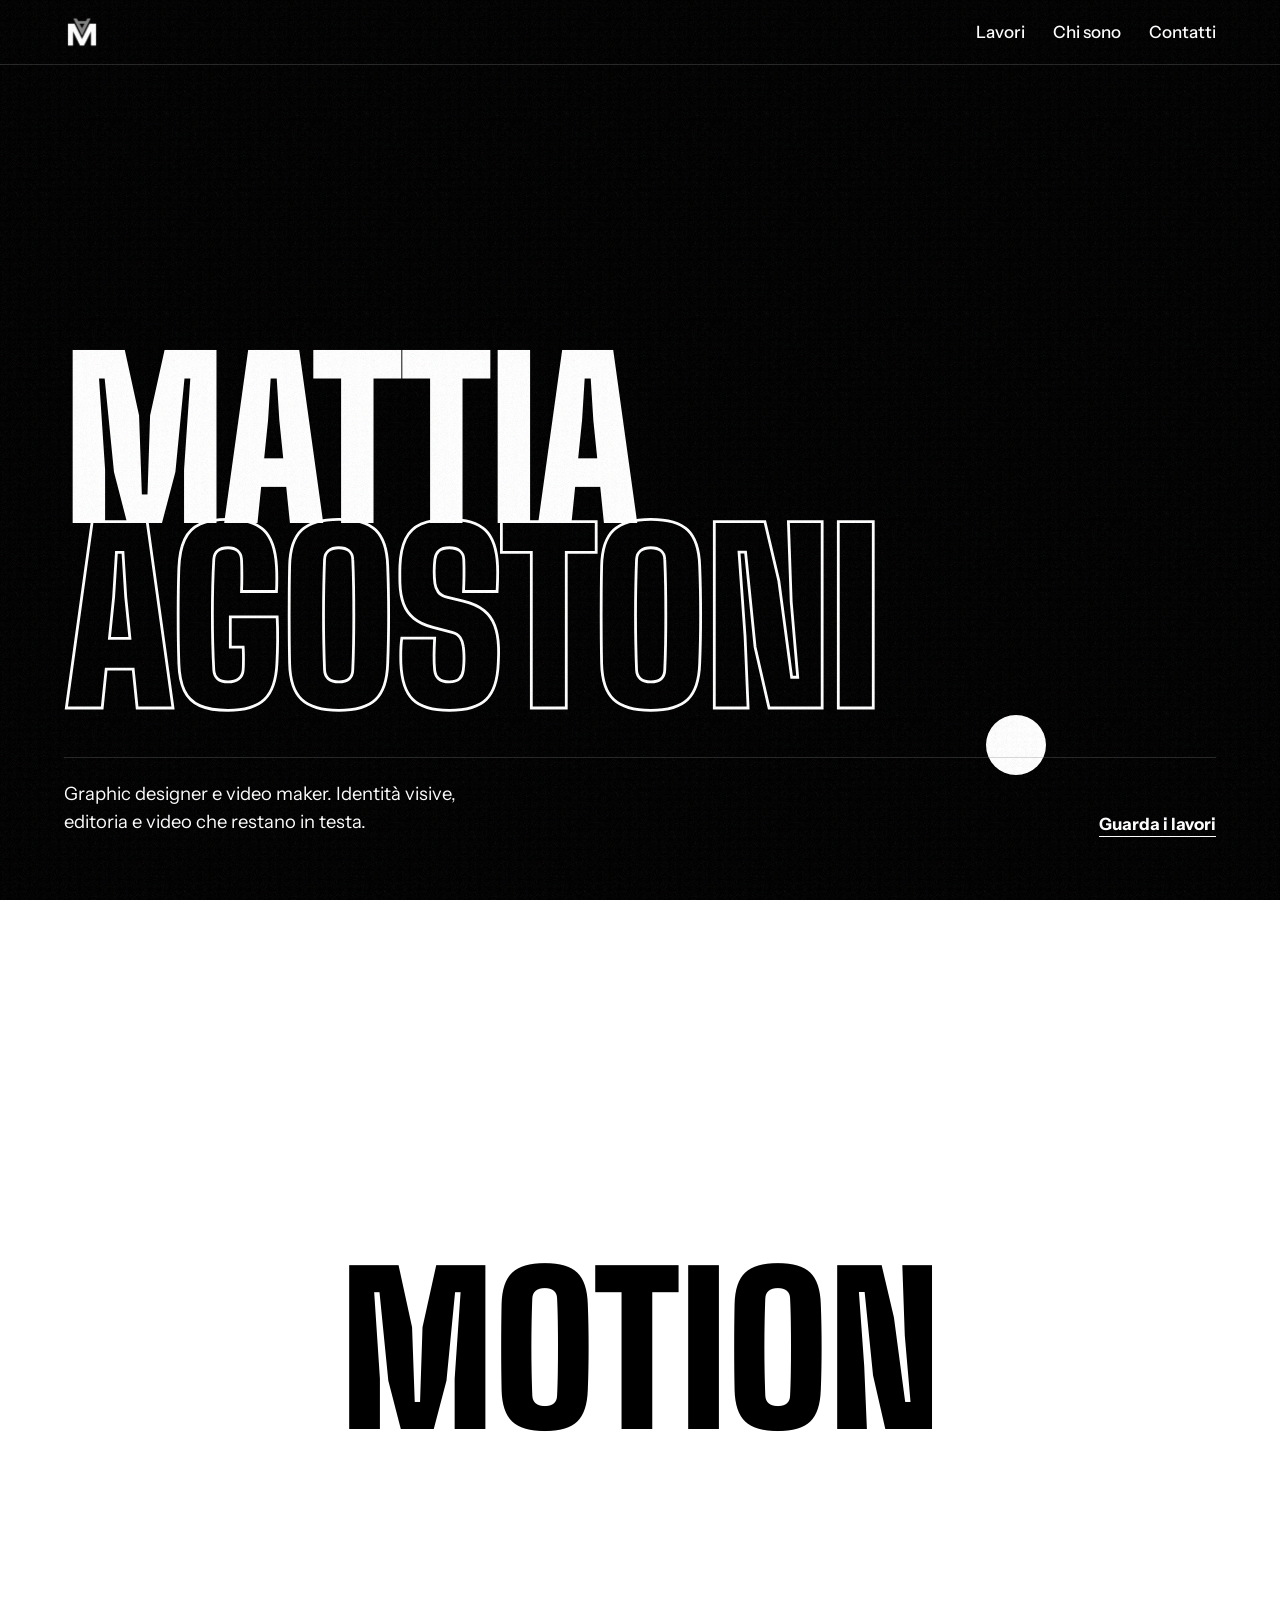
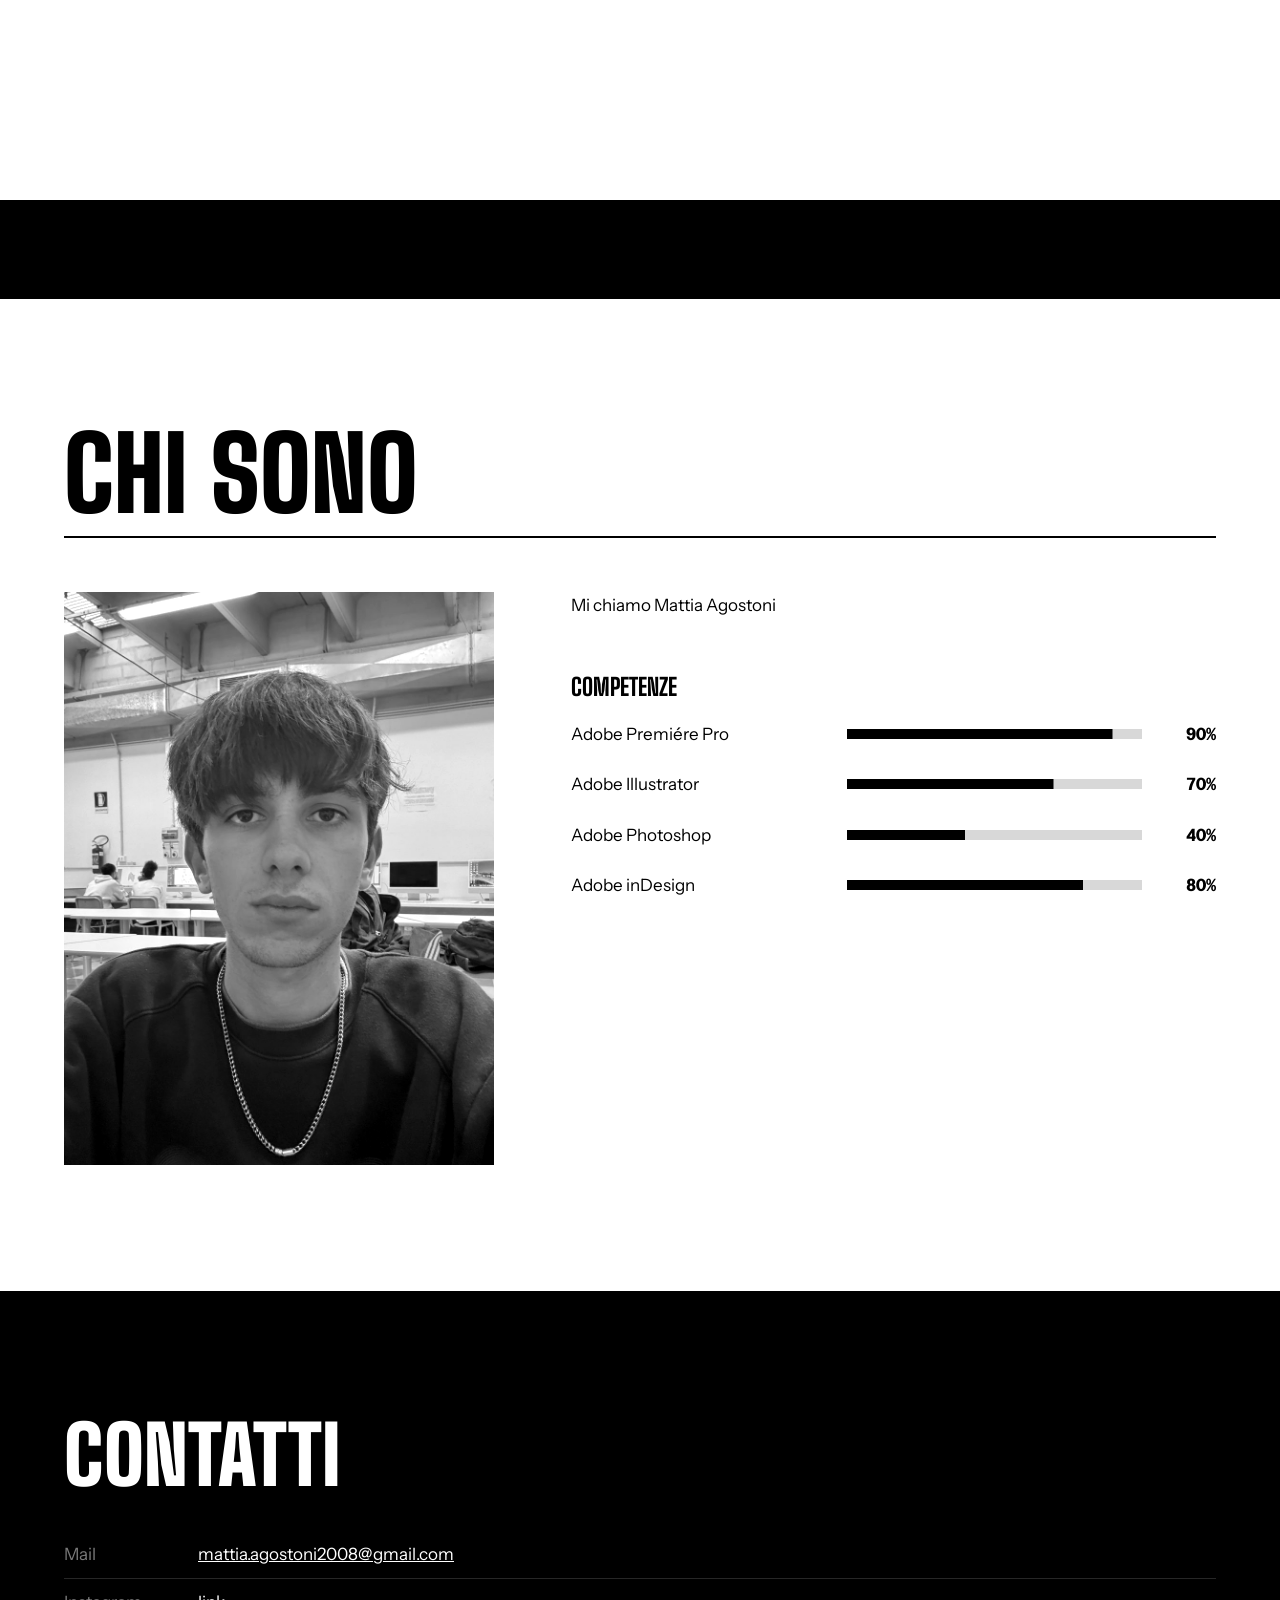
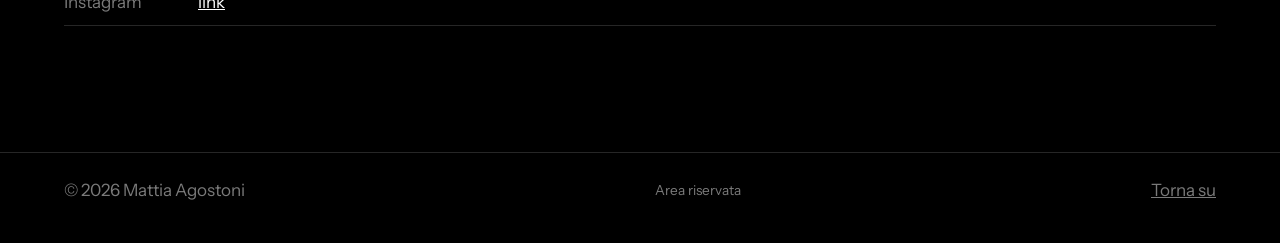
==== commit eb6fff0e: "Aggiornamento portfolio" ====
--- a/index.html
+++ b/index.html
@@ -9,7 +9,7 @@
 <link rel="stylesheet" href="style.css">
 <link rel="icon" type="image/png" href="/immagini/1793708865116-0.png"><link rel="apple-touch-icon" href="/immagini/1793708865116-0.png"></head>
 <body class="pg">
-<div id="cu" class="h" style="left: 1006px; top: 746px;"></div><i id="pg" style="width: 0%;"></i><style id="fs"></style><div id="wp"><b>Grafica</b></div><div id="fp" style="transform: translate(1042px, 596px) rotate(-4deg);" class=""><img alt="" src="/immagini/1793741769810-0.png"></div>
+<div id="cu" class="h" style="left: 1016px; top: 745px;"></div><i id="pg" style="width: 0%;"></i><style id="fs"></style><div id="wp"><b>Motion</b></div><div id="fp" style="transform: translate(1052px, 595px) rotate(-4deg);" class=""><img alt="" src="/immagini/1793741769810-0.png"></div>
 
 <div id="root" data-init="1">
 <header class="nav">
@@ -29,13 +29,13 @@
 
 <section id="ix" class="">
   <div class="sh"><h2>Lavori</h2></div>
-  <ul id="cats"><li><a href="#/Grafica" data-c="Grafica">Grafica</a><span class="n">6 progetti</span><b class="x" data-act="rmcat">Togli</b></li><li><a href="#/Video" data-c="Video">Video</a><span class="n">1 progetto</span><b class="x" data-act="rmcat">Togli</b></li><li><a href="#/Motion" data-c="Motion">Motion</a><span class="n">1 progetto</span><b class="x" data-act="rmcat">Togli</b></li></ul>
+  <ul id="cats"><li><a href="#/Grafica" data-c="Grafica">Grafica</a><span class="n">6 progetti</span><b class="x" data-act="rmcat">Togli</b></li><li><a href="#/Video" data-c="Video">Video</a><span class="n">1 progetto</span><b class="x" data-act="rmcat">Togli</b></li><li><a href="#/Motion" data-c="Motion">Motion</a><span class="n">3 progetti</span><b class="x" data-act="rmcat">Togli</b></li></ul>
   <button class="ad" data-act="addcat">Aggiungi una categoria</button>
 </section>
 
 <section id="lavori">
-  <div class="sh sx vw"><div><a class="bk" href="#/">Indietro</a><h2>Grafica</h2></div><button class="f" data-act="film">Vista a rullino</button></div>
-  <div id="grid"><article class="card" data-cat="Video" data-video="https://youtu.be/PuIefyYgbqE"><div class="media" data-img=""><img alt="" src="/immagini/1793741769810-0.png"></div><div class="gal"></div><div class="meta"><h3 data-e="" class="">LA RETE DIVIDE IL CAMPO, NON LE PERSONE</h3><p data-e="" class="">Progetto audiovisivo per <b>Sky </b>dedicato alla storia di <b>Arthur Ashe</b> e al tema dell’inclusione. Mi sono occupato di <b>ideazione, sceneggiatura, riprese e montaggio</b>. Il progetto ha vinto il concorso ed è stato premiato durante gli <b>Sky Inclusion Days 2026</b>.</p></div><div class="tl"><button data-act="cover">Copertina</button><button data-act="img">Galleria</button><details class="mn"><summary>Video</summary><div><button data-act="vfile">Carica un file</button><button data-act="vid">Incolla un link</button></div></details><details class="mn"><summary>Formato</summary><div><button data-act="ar">Automatico (standard)</button><button data-act="ar" data-v="1/1">Quadrato 1:1</button><button data-act="ar" data-v="4/5">Verticale 4:5 (Instagram)</button><button data-act="ar" data-v="3/4">Verticale 3:4</button><button data-act="ar" data-v="2/3">Verticale 2:3 (poster, foto)</button><button data-act="ar" data-v="9/16">Verticale 9:16 (Reel, Stories)</button><button data-act="ar" data-v="210/297">Foglio A4 verticale</button><button data-act="ar" data-v="4/3">Orizzontale 4:3</button><button data-act="ar" data-v="3/2">Orizzontale 3:2 (foto)</button><button data-act="ar" data-v="16/9">Orizzontale 16:9 (video)</button><button data-act="ar" data-v="21/9">Cinema 21:9</button></div></details><details class="mn"><summary>Altro</summary><div><button data-act="cat">Cambia categoria</button><button data-act="prv">Anteprima al passaggio</button><button data-act="ba">Prima e dopo</button><button data-act="del">Elimina progetto</button></div></details></div></article><article class="card" data-cat="Motion"><div class="media" data-img=""><img alt=""></div><div class="gal"></div><div class="meta"><h3 data-e="">Titolo progetto</h3><p data-e="">Descrizione breve, anno</p></div><div class="tl"><button data-act="cover">Copertina</button><button data-act="img">Galleria</button><details class="mn"><summary>Video</summary><div><button data-act="vfile">Carica un file</button><button data-act="vid">Incolla un link</button></div></details><details class="mn"><summary>Formato</summary><div><button data-act="ar">Automatico (standard)</button><button data-act="ar" data-v="1/1">Quadrato 1:1</button><button data-act="ar" data-v="4/5">Verticale 4:5 (Instagram)</button><button data-act="ar" data-v="3/4">Verticale 3:4</button><button data-act="ar" data-v="2/3">Verticale 2:3 (poster, foto)</button><button data-act="ar" data-v="9/16">Verticale 9:16 (Reel, Stories)</button><button data-act="ar" data-v="210/297">Foglio A4 verticale</button><button data-act="ar" data-v="4/3">Orizzontale 4:3</button><button data-act="ar" data-v="3/2">Orizzontale 3:2 (foto)</button><button data-act="ar" data-v="16/9">Orizzontale 16:9 (video)</button><button data-act="ar" data-v="21/9">Cinema 21:9</button></div></details><details class="mn"><summary>Altro</summary><div><button data-act="cat">Cambia categoria</button><button data-act="prv">Anteprima al passaggio</button><button data-act="ba">Prima e dopo</button><button data-act="del">Elimina progetto</button></div></details></div></article><article class="card" data-cat="Grafica"><div class="media" data-img=""><img alt="" src="/immagini/1793741769811-2.png"></div><div class="gal"></div><div class="meta"><h3 data-e="" class="">MONOGRAMMA PERSONALE</h3><p data-e="">Descrizione breve, anno</p></div><div class="tl"><button data-act="cover">Copertina</button><button data-act="img">Galleria</button><details class="mn"><summary>Video</summary><div><button data-act="vfile">Carica un file</button><button data-act="vid">Incolla un link</button></div></details><details class="mn"><summary>Formato</summary><div><button data-act="ar">Automatico (standard)</button><button data-act="ar" data-v="1/1">Quadrato 1:1</button><button data-act="ar" data-v="4/5">Verticale 4:5 (Instagram)</button><button data-act="ar" data-v="3/4">Verticale 3:4</button><button data-act="ar" data-v="2/3">Verticale 2:3 (poster, foto)</button><button data-act="ar" data-v="9/16">Verticale 9:16 (Reel, Stories)</button><button data-act="ar" data-v="210/297">Foglio A4 verticale</button><button data-act="ar" data-v="4/3">Orizzontale 4:3</button><button data-act="ar" data-v="3/2">Orizzontale 3:2 (foto)</button><button data-act="ar" data-v="16/9">Orizzontale 16:9 (video)</button><button data-act="ar" data-v="21/9">Cinema 21:9</button></div></details><details class="mn"><summary>Altro</summary><div><button data-act="cat">Cambia categoria</button><button data-act="prv">Anteprima al passaggio</button><button data-act="ba">Prima e dopo</button><button data-act="del">Elimina progetto</button></div></details></div></article><article class="card" data-cat="Grafica"><div class="media" data-img=""><img alt="" src="/immagini/1793741769812-3.png"></div><div class="gal"></div><div class="meta"><h3 data-e="" class="">NATALE CON AVIS LISSONE</h3><p data-e="">Descrizione breve, anno</p></div><div class="tl"><button data-act="cover">Copertina</button><button data-act="img">Galleria</button><details class="mn"><summary>Video</summary><div><button data-act="vfile">Carica un file</button><button data-act="vid">Incolla un link</button></div></details><details class="mn"><summary>Formato</summary><div><button data-act="ar">Automatico (standard)</button><button data-act="ar" data-v="1/1">Quadrato 1:1</button><button data-act="ar" data-v="4/5">Verticale 4:5 (Instagram)</button><button data-act="ar" data-v="3/4">Verticale 3:4</button><button data-act="ar" data-v="2/3">Verticale 2:3 (poster, foto)</button><button data-act="ar" data-v="9/16">Verticale 9:16 (Reel, Stories)</button><button data-act="ar" data-v="210/297">Foglio A4 verticale</button><button data-act="ar" data-v="4/3">Orizzontale 4:3</button><button data-act="ar" data-v="3/2">Orizzontale 3:2 (foto)</button><button data-act="ar" data-v="16/9">Orizzontale 16:9 (video)</button><button data-act="ar" data-v="21/9">Cinema 21:9</button></div></details><details class="mn"><summary>Altro</summary><div><button data-act="cat">Cambia categoria</button><button data-act="prv">Anteprima al passaggio</button><button data-act="ba">Prima e dopo</button><button data-act="del">Elimina progetto</button></div></details></div></article><article class="card" data-cat="Grafica"><div class="media" data-img=""><img alt="" src="/immagini/1793741769812-4.png"></div><div class="gal"></div><div class="meta"><h3 data-e="" class="">POSTER BAUHAUS</h3><p data-e="">Descrizione breve, anno</p></div><div class="tl"><button data-act="cover">Copertina</button><button data-act="img">Galleria</button><details class="mn"><summary>Video</summary><div><button data-act="vfile">Carica un file</button><button data-act="vid">Incolla un link</button></div></details><details class="mn"><summary>Formato</summary><div><button data-act="ar">Automatico (standard)</button><button data-act="ar" data-v="1/1">Quadrato 1:1</button><button data-act="ar" data-v="4/5">Verticale 4:5 (Instagram)</button><button data-act="ar" data-v="3/4">Verticale 3:4</button><button data-act="ar" data-v="2/3">Verticale 2:3 (poster, foto)</button><button data-act="ar" data-v="9/16">Verticale 9:16 (Reel, Stories)</button><button data-act="ar" data-v="210/297">Foglio A4 verticale</button><button data-act="ar" data-v="4/3">Orizzontale 4:3</button><button data-act="ar" data-v="3/2">Orizzontale 3:2 (foto)</button><button data-act="ar" data-v="16/9">Orizzontale 16:9 (video)</button><button data-act="ar" data-v="21/9">Cinema 21:9</button></div></details><details class="mn"><summary>Altro</summary><div><button data-act="cat">Cambia categoria</button><button data-act="prv">Anteprima al passaggio</button><button data-act="ba">Prima e dopo</button><button data-act="del">Elimina progetto</button></div></details></div></article><article class="card" data-cat="Grafica"><div class="media" data-img=""><img alt="" src="/immagini/1793741769813-5.png"></div><div class="gal"></div><div class="meta"><h3 data-e="" class="">QUACK BEATS - MANIFESTO</h3><p data-e="">Descrizione breve, anno</p></div><div class="tl"><button data-act="cover">Copertina</button><button data-act="img">Galleria</button><details class="mn"><summary>Video</summary><div><button data-act="vfile">Carica un file</button><button data-act="vid">Incolla un link</button></div></details><details class="mn"><summary>Formato</summary><div><button data-act="ar">Automatico (standard)</button><button data-act="ar" data-v="1/1">Quadrato 1:1</button><button data-act="ar" data-v="4/5">Verticale 4:5 (Instagram)</button><button data-act="ar" data-v="3/4">Verticale 3:4</button><button data-act="ar" data-v="2/3">Verticale 2:3 (poster, foto)</button><button data-act="ar" data-v="9/16">Verticale 9:16 (Reel, Stories)</button><button data-act="ar" data-v="210/297">Foglio A4 verticale</button><button data-act="ar" data-v="4/3">Orizzontale 4:3</button><button data-act="ar" data-v="3/2">Orizzontale 3:2 (foto)</button><button data-act="ar" data-v="16/9">Orizzontale 16:9 (video)</button><button data-act="ar" data-v="21/9">Cinema 21:9</button></div></details><details class="mn"><summary>Altro</summary><div><button data-act="cat">Cambia categoria</button><button data-act="prv">Anteprima al passaggio</button><button data-act="ba">Prima e dopo</button><button data-act="del">Elimina progetto</button></div></details></div></article><article class="card" data-cat="Grafica"><div class="media" data-img=""><img alt="" src="/immagini/1793741769813-6.jpg"></div><div class="gal"></div><div class="meta"><h3 data-e="" class="">BRANDING - RADIO COSì COSà</h3><p data-e="">Descrizione breve, anno</p></div><div class="tl"><button data-act="cover">Copertina</button><button data-act="img">Galleria</button><details class="mn"><summary>Video</summary><div><button data-act="vfile">Carica un file</button><button data-act="vid">Incolla un link</button></div></details><details class="mn"><summary>Formato</summary><div><button data-act="ar">Automatico (standard)</button><button data-act="ar" data-v="1/1">Quadrato 1:1</button><button data-act="ar" data-v="4/5">Verticale 4:5 (Instagram)</button><button data-act="ar" data-v="3/4">Verticale 3:4</button><button data-act="ar" data-v="2/3">Verticale 2:3 (poster, foto)</button><button data-act="ar" data-v="9/16">Verticale 9:16 (Reel, Stories)</button><button data-act="ar" data-v="210/297">Foglio A4 verticale</button><button data-act="ar" data-v="4/3">Orizzontale 4:3</button><button data-act="ar" data-v="3/2">Orizzontale 3:2 (foto)</button><button data-act="ar" data-v="16/9">Orizzontale 16:9 (video)</button><button data-act="ar" data-v="21/9">Cinema 21:9</button></div></details><details class="mn"><summary>Altro</summary><div><button data-act="cat">Cambia categoria</button><button data-act="prv">Anteprima al passaggio</button><button data-act="ba">Prima e dopo</button><button data-act="del">Elimina progetto</button></div></details></div></article><article class="card" data-cat="Grafica"><div class="media" data-img=""><img alt="" src="/immagini/1793741769814-7.jpg"></div><div class="gal"></div><div class="meta"><h3 data-e="" class="">ECLISSI - PLAYLIST COVER</h3><p data-e="">Descrizione breve, anno</p></div><div class="tl"><button data-act="cover">Copertina</button><button data-act="img">Galleria</button><details class="mn"><summary>Video</summary><div><button data-act="vfile">Carica un file</button><button data-act="vid">Incolla un link</button></div></details><details class="mn"><summary>Formato</summary><div><button data-act="ar">Automatico (standard)</button><button data-act="ar" data-v="1/1">Quadrato 1:1</button><button data-act="ar" data-v="4/5">Verticale 4:5 (Instagram)</button><button data-act="ar" data-v="3/4">Verticale 3:4</button><button data-act="ar" data-v="2/3">Verticale 2:3 (poster, foto)</button><button data-act="ar" data-v="9/16">Verticale 9:16 (Reel, Stories)</button><button data-act="ar" data-v="210/297">Foglio A4 verticale</button><button data-act="ar" data-v="4/3">Orizzontale 4:3</button><button data-act="ar" data-v="3/2">Orizzontale 3:2 (foto)</button><button data-act="ar" data-v="16/9">Orizzontale 16:9 (video)</button><button data-act="ar" data-v="21/9">Cinema 21:9</button></div></details><details class="mn"><summary>Altro</summary><div><button data-act="cat">Cambia categoria</button><button data-act="prv">Anteprima al passaggio</button><button data-act="ba">Prima e dopo</button><button data-act="del">Elimina progetto</button></div></details></div></article></div>
+  <div class="sh sx vw"><div><a class="bk" href="#/">Indietro</a><h2>Motion</h2></div><button class="f" data-act="film">Vista a rullino</button></div>
+  <div id="grid"><article class="card" data-cat="Video" data-video="https://youtu.be/PuIefyYgbqE"><div class="media" data-img=""><img alt="" src="/immagini/1793741769810-0.png"></div><div class="gal"></div><div class="meta"><h3 data-e="" class="">LA RETE DIVIDE IL CAMPO, NON LE PERSONE</h3><p data-e="" class="">Progetto audiovisivo per <b>Sky </b>dedicato alla storia di <b>Arthur Ashe</b> e al tema dell’inclusione. Mi sono occupato di <b>ideazione, sceneggiatura, riprese e montaggio</b>. Il progetto ha vinto il concorso ed è stato premiato durante gli <b>Sky Inclusion Days 2026</b>.</p></div><div class="tl"><button data-act="cover">Copertina</button><button data-act="img">Galleria</button><details class="mn"><summary>Video</summary><div><button data-act="vfile">Carica un file</button><button data-act="vid">Incolla un link</button></div></details><details class="mn"><summary>Formato</summary><div><button data-act="ar">Automatico (standard)</button><button data-act="ar" data-v="1/1">Quadrato 1:1</button><button data-act="ar" data-v="4/5">Verticale 4:5 (Instagram)</button><button data-act="ar" data-v="3/4">Verticale 3:4</button><button data-act="ar" data-v="2/3">Verticale 2:3 (poster, foto)</button><button data-act="ar" data-v="9/16">Verticale 9:16 (Reel, Stories)</button><button data-act="ar" data-v="210/297">Foglio A4 verticale</button><button data-act="ar" data-v="4/3">Orizzontale 4:3</button><button data-act="ar" data-v="3/2">Orizzontale 3:2 (foto)</button><button data-act="ar" data-v="16/9">Orizzontale 16:9 (video)</button><button data-act="ar" data-v="21/9">Cinema 21:9</button></div></details><details class="mn"><summary>Altro</summary><div><button data-act="cat">Cambia categoria</button><button data-act="prv">Anteprima al passaggio</button><button data-act="ba">Prima e dopo</button><button data-act="del">Elimina progetto</button></div></details></div></article><article class="card" data-cat="Motion"><div class="media" data-img=""><img alt="" src="/immagini/1793741850309-0.png"></div><div class="gal"><img src="/immagini/1793741850310-1.png" alt=""><img src="/immagini/1793741850310-2.png" alt=""></div><div class="meta"><h3 data-e="" class="">SCATTI IN MOVIMENTO</h3><p data-e="">Descrizione breve, anno</p></div><div class="tl"><button data-act="cover">Copertina</button><button data-act="img">Galleria</button><details class="mn"><summary>Video</summary><div><button data-act="vfile">Carica un file</button><button data-act="vid">Incolla un link</button></div></details><details class="mn"><summary>Formato</summary><div><button data-act="ar">Automatico (standard)</button><button data-act="ar" data-v="1/1">Quadrato 1:1</button><button data-act="ar" data-v="4/5">Verticale 4:5 (Instagram)</button><button data-act="ar" data-v="3/4">Verticale 3:4</button><button data-act="ar" data-v="2/3">Verticale 2:3 (poster, foto)</button><button data-act="ar" data-v="9/16">Verticale 9:16 (Reel, Stories)</button><button data-act="ar" data-v="210/297">Foglio A4 verticale</button><button data-act="ar" data-v="4/3">Orizzontale 4:3</button><button data-act="ar" data-v="3/2">Orizzontale 3:2 (foto)</button><button data-act="ar" data-v="16/9">Orizzontale 16:9 (video)</button><button data-act="ar" data-v="21/9">Cinema 21:9</button></div></details><details class="mn"><summary>Altro</summary><div><button data-act="cat">Cambia categoria</button><button data-act="prv">Anteprima al passaggio</button><button data-act="ba">Prima e dopo</button><button data-act="del">Elimina progetto</button></div></details></div></article><article class="card" data-cat="Grafica"><div class="media" data-img=""><img alt="" src="/immagini/1793741769811-2.png"></div><div class="gal"></div><div class="meta"><h3 data-e="" class="">MONOGRAMMA PERSONALE</h3><p data-e="">Descrizione breve, anno</p></div><div class="tl"><button data-act="cover">Copertina</button><button data-act="img">Galleria</button><details class="mn"><summary>Video</summary><div><button data-act="vfile">Carica un file</button><button data-act="vid">Incolla un link</button></div></details><details class="mn"><summary>Formato</summary><div><button data-act="ar">Automatico (standard)</button><button data-act="ar" data-v="1/1">Quadrato 1:1</button><button data-act="ar" data-v="4/5">Verticale 4:5 (Instagram)</button><button data-act="ar" data-v="3/4">Verticale 3:4</button><button data-act="ar" data-v="2/3">Verticale 2:3 (poster, foto)</button><button data-act="ar" data-v="9/16">Verticale 9:16 (Reel, Stories)</button><button data-act="ar" data-v="210/297">Foglio A4 verticale</button><button data-act="ar" data-v="4/3">Orizzontale 4:3</button><button data-act="ar" data-v="3/2">Orizzontale 3:2 (foto)</button><button data-act="ar" data-v="16/9">Orizzontale 16:9 (video)</button><button data-act="ar" data-v="21/9">Cinema 21:9</button></div></details><details class="mn"><summary>Altro</summary><div><button data-act="cat">Cambia categoria</button><button data-act="prv">Anteprima al passaggio</button><button data-act="ba">Prima e dopo</button><button data-act="del">Elimina progetto</button></div></details></div></article><article class="card" data-cat="Grafica"><div class="media" data-img=""><img alt="" src="/immagini/1793741769812-3.png"></div><div class="gal"></div><div class="meta"><h3 data-e="" class="">NATALE CON AVIS LISSONE</h3><p data-e="">Descrizione breve, anno</p></div><div class="tl"><button data-act="cover">Copertina</button><button data-act="img">Galleria</button><details class="mn"><summary>Video</summary><div><button data-act="vfile">Carica un file</button><button data-act="vid">Incolla un link</button></div></details><details class="mn"><summary>Formato</summary><div><button data-act="ar">Automatico (standard)</button><button data-act="ar" data-v="1/1">Quadrato 1:1</button><button data-act="ar" data-v="4/5">Verticale 4:5 (Instagram)</button><button data-act="ar" data-v="3/4">Verticale 3:4</button><button data-act="ar" data-v="2/3">Verticale 2:3 (poster, foto)</button><button data-act="ar" data-v="9/16">Verticale 9:16 (Reel, Stories)</button><button data-act="ar" data-v="210/297">Foglio A4 verticale</button><button data-act="ar" data-v="4/3">Orizzontale 4:3</button><button data-act="ar" data-v="3/2">Orizzontale 3:2 (foto)</button><button data-act="ar" data-v="16/9">Orizzontale 16:9 (video)</button><button data-act="ar" data-v="21/9">Cinema 21:9</button></div></details><details class="mn"><summary>Altro</summary><div><button data-act="cat">Cambia categoria</button><button data-act="prv">Anteprima al passaggio</button><button data-act="ba">Prima e dopo</button><button data-act="del">Elimina progetto</button></div></details></div></article><article class="card" data-cat="Grafica"><div class="media" data-img=""><img alt="" src="/immagini/1793741769812-4.png"></div><div class="gal"></div><div class="meta"><h3 data-e="" class="">POSTER BAUHAUS</h3><p data-e="">Descrizione breve, anno</p></div><div class="tl"><button data-act="cover">Copertina</button><button data-act="img">Galleria</button><details class="mn"><summary>Video</summary><div><button data-act="vfile">Carica un file</button><button data-act="vid">Incolla un link</button></div></details><details class="mn"><summary>Formato</summary><div><button data-act="ar">Automatico (standard)</button><button data-act="ar" data-v="1/1">Quadrato 1:1</button><button data-act="ar" data-v="4/5">Verticale 4:5 (Instagram)</button><button data-act="ar" data-v="3/4">Verticale 3:4</button><button data-act="ar" data-v="2/3">Verticale 2:3 (poster, foto)</button><button data-act="ar" data-v="9/16">Verticale 9:16 (Reel, Stories)</button><button data-act="ar" data-v="210/297">Foglio A4 verticale</button><button data-act="ar" data-v="4/3">Orizzontale 4:3</button><button data-act="ar" data-v="3/2">Orizzontale 3:2 (foto)</button><button data-act="ar" data-v="16/9">Orizzontale 16:9 (video)</button><button data-act="ar" data-v="21/9">Cinema 21:9</button></div></details><details class="mn"><summary>Altro</summary><div><button data-act="cat">Cambia categoria</button><button data-act="prv">Anteprima al passaggio</button><button data-act="ba">Prima e dopo</button><button data-act="del">Elimina progetto</button></div></details></div></article><article class="card" data-cat="Grafica"><div class="media" data-img=""><img alt="" src="/immagini/1793741769813-5.png"></div><div class="gal"></div><div class="meta"><h3 data-e="" class="">QUACK BEATS - MANIFESTO</h3><p data-e="">Descrizione breve, anno</p></div><div class="tl"><button data-act="cover">Copertina</button><button data-act="img">Galleria</button><details class="mn"><summary>Video</summary><div><button data-act="vfile">Carica un file</button><button data-act="vid">Incolla un link</button></div></details><details class="mn"><summary>Formato</summary><div><button data-act="ar">Automatico (standard)</button><button data-act="ar" data-v="1/1">Quadrato 1:1</button><button data-act="ar" data-v="4/5">Verticale 4:5 (Instagram)</button><button data-act="ar" data-v="3/4">Verticale 3:4</button><button data-act="ar" data-v="2/3">Verticale 2:3 (poster, foto)</button><button data-act="ar" data-v="9/16">Verticale 9:16 (Reel, Stories)</button><button data-act="ar" data-v="210/297">Foglio A4 verticale</button><button data-act="ar" data-v="4/3">Orizzontale 4:3</button><button data-act="ar" data-v="3/2">Orizzontale 3:2 (foto)</button><button data-act="ar" data-v="16/9">Orizzontale 16:9 (video)</button><button data-act="ar" data-v="21/9">Cinema 21:9</button></div></details><details class="mn"><summary>Altro</summary><div><button data-act="cat">Cambia categoria</button><button data-act="prv">Anteprima al passaggio</button><button data-act="ba">Prima e dopo</button><button data-act="del">Elimina progetto</button></div></details></div></article><article class="card" data-cat="Grafica"><div class="media" data-img=""><img alt="" src="/immagini/1793741769813-6.jpg"></div><div class="gal"></div><div class="meta"><h3 data-e="" class="">BRANDING - RADIO COSì COSà</h3><p data-e="">Descrizione breve, anno</p></div><div class="tl"><button data-act="cover">Copertina</button><button data-act="img">Galleria</button><details class="mn"><summary>Video</summary><div><button data-act="vfile">Carica un file</button><button data-act="vid">Incolla un link</button></div></details><details class="mn"><summary>Formato</summary><div><button data-act="ar">Automatico (standard)</button><button data-act="ar" data-v="1/1">Quadrato 1:1</button><button data-act="ar" data-v="4/5">Verticale 4:5 (Instagram)</button><button data-act="ar" data-v="3/4">Verticale 3:4</button><button data-act="ar" data-v="2/3">Verticale 2:3 (poster, foto)</button><button data-act="ar" data-v="9/16">Verticale 9:16 (Reel, Stories)</button><button data-act="ar" data-v="210/297">Foglio A4 verticale</button><button data-act="ar" data-v="4/3">Orizzontale 4:3</button><button data-act="ar" data-v="3/2">Orizzontale 3:2 (foto)</button><button data-act="ar" data-v="16/9">Orizzontale 16:9 (video)</button><button data-act="ar" data-v="21/9">Cinema 21:9</button></div></details><details class="mn"><summary>Altro</summary><div><button data-act="cat">Cambia categoria</button><button data-act="prv">Anteprima al passaggio</button><button data-act="ba">Prima e dopo</button><button data-act="del">Elimina progetto</button></div></details></div></article><article class="card" data-cat="Grafica"><div class="media" data-img=""><img alt="" src="/immagini/1793741769814-7.jpg"></div><div class="gal"></div><div class="meta"><h3 data-e="" class="">ECLISSI - PLAYLIST COVER</h3><p data-e="">Descrizione breve, anno</p></div><div class="tl"><button data-act="cover">Copertina</button><button data-act="img">Galleria</button><details class="mn"><summary>Video</summary><div><button data-act="vfile">Carica un file</button><button data-act="vid">Incolla un link</button></div></details><details class="mn"><summary>Formato</summary><div><button data-act="ar">Automatico (standard)</button><button data-act="ar" data-v="1/1">Quadrato 1:1</button><button data-act="ar" data-v="4/5">Verticale 4:5 (Instagram)</button><button data-act="ar" data-v="3/4">Verticale 3:4</button><button data-act="ar" data-v="2/3">Verticale 2:3 (poster, foto)</button><button data-act="ar" data-v="9/16">Verticale 9:16 (Reel, Stories)</button><button data-act="ar" data-v="210/297">Foglio A4 verticale</button><button data-act="ar" data-v="4/3">Orizzontale 4:3</button><button data-act="ar" data-v="3/2">Orizzontale 3:2 (foto)</button><button data-act="ar" data-v="16/9">Orizzontale 16:9 (video)</button><button data-act="ar" data-v="21/9">Cinema 21:9</button></div></details><details class="mn"><summary>Altro</summary><div><button data-act="cat">Cambia categoria</button><button data-act="prv">Anteprima al passaggio</button><button data-act="ba">Prima e dopo</button><button data-act="del">Elimina progetto</button></div></details></div></article><article class="card" data-cat="Motion"><div class="media" data-img=""><img alt="" src="/immagini/1793741850313-3.jpg"></div><div class="gal"></div><div class="meta"><h3 data-e="" class="">LIBERI DI SCEGLIERE</h3><p data-e="">Descrizione breve, anno</p></div><div class="tl"><button data-act="cover">Copertina</button><button data-act="img">Galleria</button><details class="mn"><summary>Video</summary><div><button data-act="vfile">Carica un file</button><button data-act="vid">Incolla un link</button></div></details><details class="mn"><summary>Formato</summary><div><button data-act="ar">Automatico (standard)</button><button data-act="ar" data-v="1/1">Quadrato 1:1</button><button data-act="ar" data-v="4/5">Verticale 4:5 (Instagram)</button><button data-act="ar" data-v="3/4">Verticale 3:4</button><button data-act="ar" data-v="2/3">Verticale 2:3 (poster, foto)</button><button data-act="ar" data-v="9/16">Verticale 9:16 (Reel, Stories)</button><button data-act="ar" data-v="210/297">Foglio A4 verticale</button><button data-act="ar" data-v="4/3">Orizzontale 4:3</button><button data-act="ar" data-v="3/2">Orizzontale 3:2 (foto)</button><button data-act="ar" data-v="16/9">Orizzontale 16:9 (video)</button><button data-act="ar" data-v="21/9">Cinema 21:9</button></div></details><details class="mn"><summary>Altro</summary><div><button data-act="cat">Cambia categoria</button><button data-act="prv">Anteprima al passaggio</button><button data-act="ba">Prima e dopo</button><button data-act="del">Elimina progetto</button></div></details></div></article><article class="card" data-cat="Motion"><div class="media" data-img=""><img alt="" src="/immagini/1793741850313-4.jpg"></div><div class="gal"></div><div class="meta"><h3 data-e="" class="">MAGRITTE</h3><p data-e="">Descrizione breve, anno</p></div><div class="tl"><button data-act="cover">Copertina</button><button data-act="img">Galleria</button><details class="mn"><summary>Video</summary><div><button data-act="vfile">Carica un file</button><button data-act="vid">Incolla un link</button></div></details><details class="mn"><summary>Formato</summary><div><button data-act="ar">Automatico (standard)</button><button data-act="ar" data-v="1/1">Quadrato 1:1</button><button data-act="ar" data-v="4/5">Verticale 4:5 (Instagram)</button><button data-act="ar" data-v="3/4">Verticale 3:4</button><button data-act="ar" data-v="2/3">Verticale 2:3 (poster, foto)</button><button data-act="ar" data-v="9/16">Verticale 9:16 (Reel, Stories)</button><button data-act="ar" data-v="210/297">Foglio A4 verticale</button><button data-act="ar" data-v="4/3">Orizzontale 4:3</button><button data-act="ar" data-v="3/2">Orizzontale 3:2 (foto)</button><button data-act="ar" data-v="16/9">Orizzontale 16:9 (video)</button><button data-act="ar" data-v="21/9">Cinema 21:9</button></div></details><details class="mn"><summary>Altro</summary><div><button data-act="cat">Cambia categoria</button><button data-act="prv">Anteprima al passaggio</button><button data-act="ba">Prima e dopo</button><button data-act="del">Elimina progetto</button></div></details></div></article></div>
   <button class="ad" data-act="add">Aggiungi un progetto</button>
 </section>
 
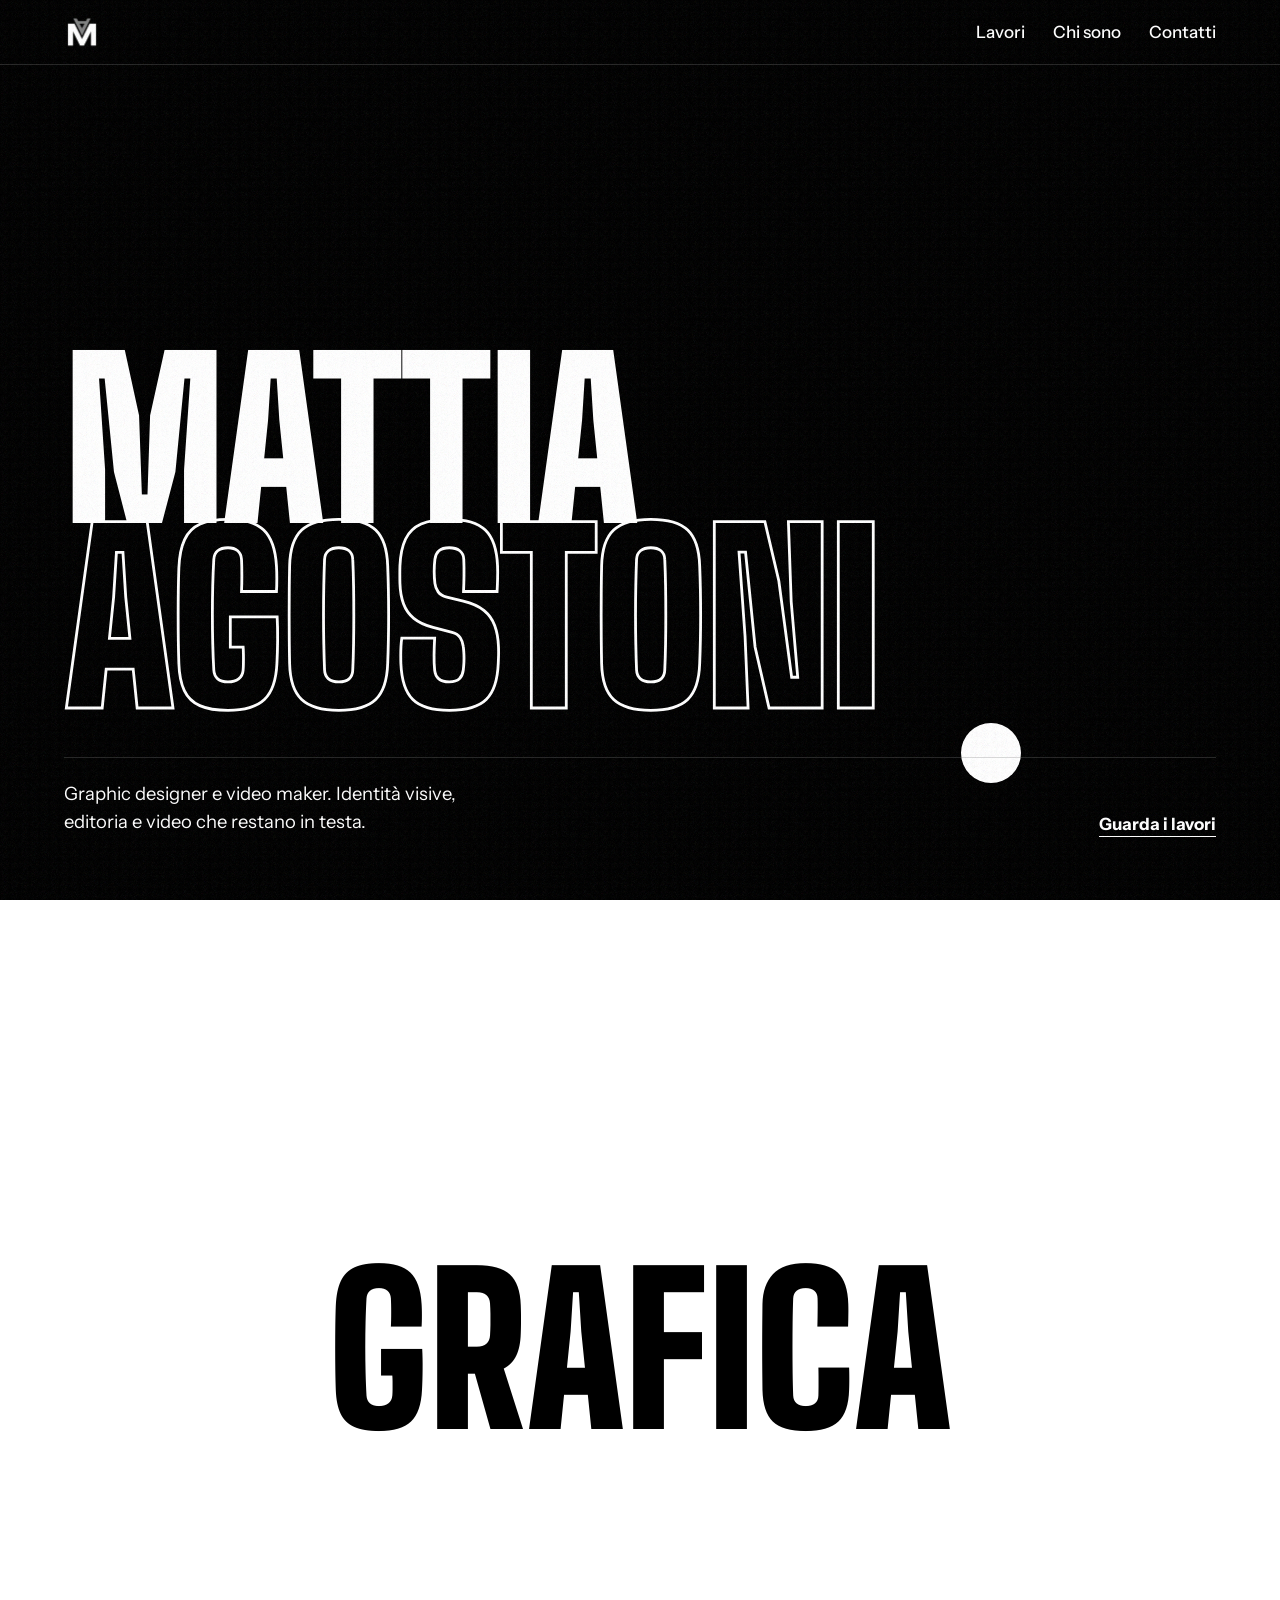
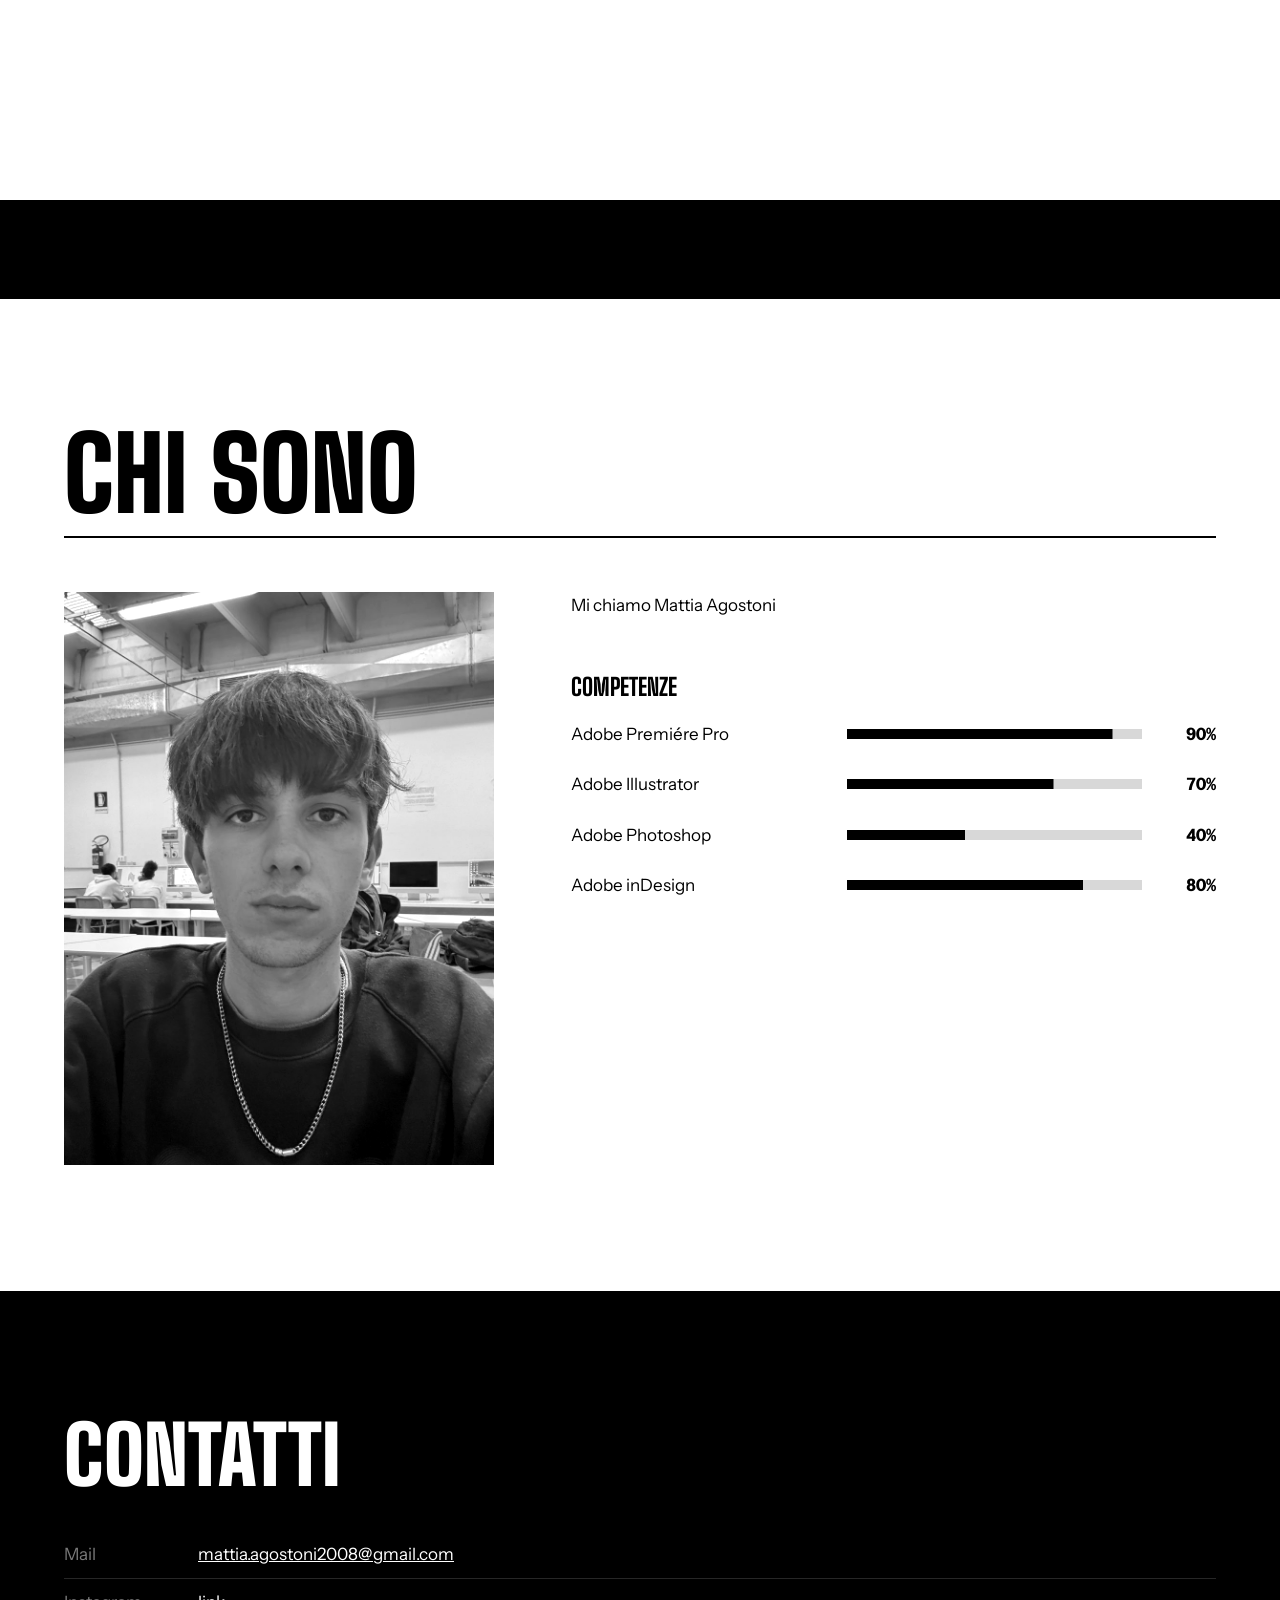
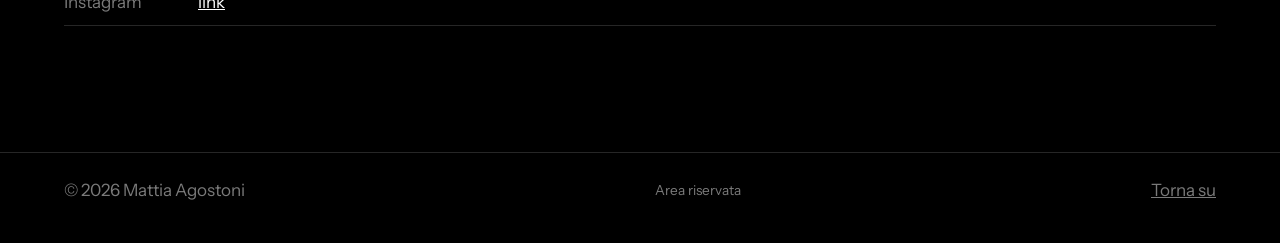
==== commit da6bdc2f: "Aggiornamento portfolio" ====
--- a/index.html
+++ b/index.html
@@ -9,7 +9,7 @@
 <link rel="stylesheet" href="style.css">
 <link rel="icon" type="image/png" href="/immagini/1793708865116-0.png"><link rel="apple-touch-icon" href="/immagini/1793708865116-0.png"></head>
 <body class="pg">
-<div id="cu" class="h" style="left: 1016px; top: 745px;"></div><i id="pg" style="width: 0%;"></i><style id="fs"></style><div id="wp"><b>Motion</b></div><div id="fp" style="transform: translate(1052px, 595px) rotate(-4deg);" class=""><img alt="" src="/immagini/1793741769810-0.png"></div>
+<div id="cu" class="h" style="left: 991px; top: 753px;"></div><i id="pg" style="width: 99.9788%;"></i><style id="fs"></style><div id="wp"><b>Grafica</b></div><div id="fp" style="transform: translate(1027px, 603px) rotate(-4deg);" class=""><img alt="" src="/immagini/1793741769810-0.png"></div>
 
 <div id="root" data-init="1">
 <header class="nav">
@@ -34,8 +34,8 @@
 </section>
 
 <section id="lavori">
-  <div class="sh sx vw"><div><a class="bk" href="#/">Indietro</a><h2>Motion</h2></div><button class="f" data-act="film">Vista a rullino</button></div>
-  <div id="grid"><article class="card" data-cat="Video" data-video="https://youtu.be/PuIefyYgbqE"><div class="media" data-img=""><img alt="" src="/immagini/1793741769810-0.png"></div><div class="gal"></div><div class="meta"><h3 data-e="" class="">LA RETE DIVIDE IL CAMPO, NON LE PERSONE</h3><p data-e="" class="">Progetto audiovisivo per <b>Sky </b>dedicato alla storia di <b>Arthur Ashe</b> e al tema dell’inclusione. Mi sono occupato di <b>ideazione, sceneggiatura, riprese e montaggio</b>. Il progetto ha vinto il concorso ed è stato premiato durante gli <b>Sky Inclusion Days 2026</b>.</p></div><div class="tl"><button data-act="cover">Copertina</button><button data-act="img">Galleria</button><details class="mn"><summary>Video</summary><div><button data-act="vfile">Carica un file</button><button data-act="vid">Incolla un link</button></div></details><details class="mn"><summary>Formato</summary><div><button data-act="ar">Automatico (standard)</button><button data-act="ar" data-v="1/1">Quadrato 1:1</button><button data-act="ar" data-v="4/5">Verticale 4:5 (Instagram)</button><button data-act="ar" data-v="3/4">Verticale 3:4</button><button data-act="ar" data-v="2/3">Verticale 2:3 (poster, foto)</button><button data-act="ar" data-v="9/16">Verticale 9:16 (Reel, Stories)</button><button data-act="ar" data-v="210/297">Foglio A4 verticale</button><button data-act="ar" data-v="4/3">Orizzontale 4:3</button><button data-act="ar" data-v="3/2">Orizzontale 3:2 (foto)</button><button data-act="ar" data-v="16/9">Orizzontale 16:9 (video)</button><button data-act="ar" data-v="21/9">Cinema 21:9</button></div></details><details class="mn"><summary>Altro</summary><div><button data-act="cat">Cambia categoria</button><button data-act="prv">Anteprima al passaggio</button><button data-act="ba">Prima e dopo</button><button data-act="del">Elimina progetto</button></div></details></div></article><article class="card" data-cat="Motion"><div class="media" data-img=""><img alt="" src="/immagini/1793741850309-0.png"></div><div class="gal"><img src="/immagini/1793741850310-1.png" alt=""><img src="/immagini/1793741850310-2.png" alt=""></div><div class="meta"><h3 data-e="" class="">SCATTI IN MOVIMENTO</h3><p data-e="">Descrizione breve, anno</p></div><div class="tl"><button data-act="cover">Copertina</button><button data-act="img">Galleria</button><details class="mn"><summary>Video</summary><div><button data-act="vfile">Carica un file</button><button data-act="vid">Incolla un link</button></div></details><details class="mn"><summary>Formato</summary><div><button data-act="ar">Automatico (standard)</button><button data-act="ar" data-v="1/1">Quadrato 1:1</button><button data-act="ar" data-v="4/5">Verticale 4:5 (Instagram)</button><button data-act="ar" data-v="3/4">Verticale 3:4</button><button data-act="ar" data-v="2/3">Verticale 2:3 (poster, foto)</button><button data-act="ar" data-v="9/16">Verticale 9:16 (Reel, Stories)</button><button data-act="ar" data-v="210/297">Foglio A4 verticale</button><button data-act="ar" data-v="4/3">Orizzontale 4:3</button><button data-act="ar" data-v="3/2">Orizzontale 3:2 (foto)</button><button data-act="ar" data-v="16/9">Orizzontale 16:9 (video)</button><button data-act="ar" data-v="21/9">Cinema 21:9</button></div></details><details class="mn"><summary>Altro</summary><div><button data-act="cat">Cambia categoria</button><button data-act="prv">Anteprima al passaggio</button><button data-act="ba">Prima e dopo</button><button data-act="del">Elimina progetto</button></div></details></div></article><article class="card" data-cat="Grafica"><div class="media" data-img=""><img alt="" src="/immagini/1793741769811-2.png"></div><div class="gal"></div><div class="meta"><h3 data-e="" class="">MONOGRAMMA PERSONALE</h3><p data-e="">Descrizione breve, anno</p></div><div class="tl"><button data-act="cover">Copertina</button><button data-act="img">Galleria</button><details class="mn"><summary>Video</summary><div><button data-act="vfile">Carica un file</button><button data-act="vid">Incolla un link</button></div></details><details class="mn"><summary>Formato</summary><div><button data-act="ar">Automatico (standard)</button><button data-act="ar" data-v="1/1">Quadrato 1:1</button><button data-act="ar" data-v="4/5">Verticale 4:5 (Instagram)</button><button data-act="ar" data-v="3/4">Verticale 3:4</button><button data-act="ar" data-v="2/3">Verticale 2:3 (poster, foto)</button><button data-act="ar" data-v="9/16">Verticale 9:16 (Reel, Stories)</button><button data-act="ar" data-v="210/297">Foglio A4 verticale</button><button data-act="ar" data-v="4/3">Orizzontale 4:3</button><button data-act="ar" data-v="3/2">Orizzontale 3:2 (foto)</button><button data-act="ar" data-v="16/9">Orizzontale 16:9 (video)</button><button data-act="ar" data-v="21/9">Cinema 21:9</button></div></details><details class="mn"><summary>Altro</summary><div><button data-act="cat">Cambia categoria</button><button data-act="prv">Anteprima al passaggio</button><button data-act="ba">Prima e dopo</button><button data-act="del">Elimina progetto</button></div></details></div></article><article class="card" data-cat="Grafica"><div class="media" data-img=""><img alt="" src="/immagini/1793741769812-3.png"></div><div class="gal"></div><div class="meta"><h3 data-e="" class="">NATALE CON AVIS LISSONE</h3><p data-e="">Descrizione breve, anno</p></div><div class="tl"><button data-act="cover">Copertina</button><button data-act="img">Galleria</button><details class="mn"><summary>Video</summary><div><button data-act="vfile">Carica un file</button><button data-act="vid">Incolla un link</button></div></details><details class="mn"><summary>Formato</summary><div><button data-act="ar">Automatico (standard)</button><button data-act="ar" data-v="1/1">Quadrato 1:1</button><button data-act="ar" data-v="4/5">Verticale 4:5 (Instagram)</button><button data-act="ar" data-v="3/4">Verticale 3:4</button><button data-act="ar" data-v="2/3">Verticale 2:3 (poster, foto)</button><button data-act="ar" data-v="9/16">Verticale 9:16 (Reel, Stories)</button><button data-act="ar" data-v="210/297">Foglio A4 verticale</button><button data-act="ar" data-v="4/3">Orizzontale 4:3</button><button data-act="ar" data-v="3/2">Orizzontale 3:2 (foto)</button><button data-act="ar" data-v="16/9">Orizzontale 16:9 (video)</button><button data-act="ar" data-v="21/9">Cinema 21:9</button></div></details><details class="mn"><summary>Altro</summary><div><button data-act="cat">Cambia categoria</button><button data-act="prv">Anteprima al passaggio</button><button data-act="ba">Prima e dopo</button><button data-act="del">Elimina progetto</button></div></details></div></article><article class="card" data-cat="Grafica"><div class="media" data-img=""><img alt="" src="/immagini/1793741769812-4.png"></div><div class="gal"></div><div class="meta"><h3 data-e="" class="">POSTER BAUHAUS</h3><p data-e="">Descrizione breve, anno</p></div><div class="tl"><button data-act="cover">Copertina</button><button data-act="img">Galleria</button><details class="mn"><summary>Video</summary><div><button data-act="vfile">Carica un file</button><button data-act="vid">Incolla un link</button></div></details><details class="mn"><summary>Formato</summary><div><button data-act="ar">Automatico (standard)</button><button data-act="ar" data-v="1/1">Quadrato 1:1</button><button data-act="ar" data-v="4/5">Verticale 4:5 (Instagram)</button><button data-act="ar" data-v="3/4">Verticale 3:4</button><button data-act="ar" data-v="2/3">Verticale 2:3 (poster, foto)</button><button data-act="ar" data-v="9/16">Verticale 9:16 (Reel, Stories)</button><button data-act="ar" data-v="210/297">Foglio A4 verticale</button><button data-act="ar" data-v="4/3">Orizzontale 4:3</button><button data-act="ar" data-v="3/2">Orizzontale 3:2 (foto)</button><button data-act="ar" data-v="16/9">Orizzontale 16:9 (video)</button><button data-act="ar" data-v="21/9">Cinema 21:9</button></div></details><details class="mn"><summary>Altro</summary><div><button data-act="cat">Cambia categoria</button><button data-act="prv">Anteprima al passaggio</button><button data-act="ba">Prima e dopo</button><button data-act="del">Elimina progetto</button></div></details></div></article><article class="card" data-cat="Grafica"><div class="media" data-img=""><img alt="" src="/immagini/1793741769813-5.png"></div><div class="gal"></div><div class="meta"><h3 data-e="" class="">QUACK BEATS - MANIFESTO</h3><p data-e="">Descrizione breve, anno</p></div><div class="tl"><button data-act="cover">Copertina</button><button data-act="img">Galleria</button><details class="mn"><summary>Video</summary><div><button data-act="vfile">Carica un file</button><button data-act="vid">Incolla un link</button></div></details><details class="mn"><summary>Formato</summary><div><button data-act="ar">Automatico (standard)</button><button data-act="ar" data-v="1/1">Quadrato 1:1</button><button data-act="ar" data-v="4/5">Verticale 4:5 (Instagram)</button><button data-act="ar" data-v="3/4">Verticale 3:4</button><button data-act="ar" data-v="2/3">Verticale 2:3 (poster, foto)</button><button data-act="ar" data-v="9/16">Verticale 9:16 (Reel, Stories)</button><button data-act="ar" data-v="210/297">Foglio A4 verticale</button><button data-act="ar" data-v="4/3">Orizzontale 4:3</button><button data-act="ar" data-v="3/2">Orizzontale 3:2 (foto)</button><button data-act="ar" data-v="16/9">Orizzontale 16:9 (video)</button><button data-act="ar" data-v="21/9">Cinema 21:9</button></div></details><details class="mn"><summary>Altro</summary><div><button data-act="cat">Cambia categoria</button><button data-act="prv">Anteprima al passaggio</button><button data-act="ba">Prima e dopo</button><button data-act="del">Elimina progetto</button></div></details></div></article><article class="card" data-cat="Grafica"><div class="media" data-img=""><img alt="" src="/immagini/1793741769813-6.jpg"></div><div class="gal"></div><div class="meta"><h3 data-e="" class="">BRANDING - RADIO COSì COSà</h3><p data-e="">Descrizione breve, anno</p></div><div class="tl"><button data-act="cover">Copertina</button><button data-act="img">Galleria</button><details class="mn"><summary>Video</summary><div><button data-act="vfile">Carica un file</button><button data-act="vid">Incolla un link</button></div></details><details class="mn"><summary>Formato</summary><div><button data-act="ar">Automatico (standard)</button><button data-act="ar" data-v="1/1">Quadrato 1:1</button><button data-act="ar" data-v="4/5">Verticale 4:5 (Instagram)</button><button data-act="ar" data-v="3/4">Verticale 3:4</button><button data-act="ar" data-v="2/3">Verticale 2:3 (poster, foto)</button><button data-act="ar" data-v="9/16">Verticale 9:16 (Reel, Stories)</button><button data-act="ar" data-v="210/297">Foglio A4 verticale</button><button data-act="ar" data-v="4/3">Orizzontale 4:3</button><button data-act="ar" data-v="3/2">Orizzontale 3:2 (foto)</button><button data-act="ar" data-v="16/9">Orizzontale 16:9 (video)</button><button data-act="ar" data-v="21/9">Cinema 21:9</button></div></details><details class="mn"><summary>Altro</summary><div><button data-act="cat">Cambia categoria</button><button data-act="prv">Anteprima al passaggio</button><button data-act="ba">Prima e dopo</button><button data-act="del">Elimina progetto</button></div></details></div></article><article class="card" data-cat="Grafica"><div class="media" data-img=""><img alt="" src="/immagini/1793741769814-7.jpg"></div><div class="gal"></div><div class="meta"><h3 data-e="" class="">ECLISSI - PLAYLIST COVER</h3><p data-e="">Descrizione breve, anno</p></div><div class="tl"><button data-act="cover">Copertina</button><button data-act="img">Galleria</button><details class="mn"><summary>Video</summary><div><button data-act="vfile">Carica un file</button><button data-act="vid">Incolla un link</button></div></details><details class="mn"><summary>Formato</summary><div><button data-act="ar">Automatico (standard)</button><button data-act="ar" data-v="1/1">Quadrato 1:1</button><button data-act="ar" data-v="4/5">Verticale 4:5 (Instagram)</button><button data-act="ar" data-v="3/4">Verticale 3:4</button><button data-act="ar" data-v="2/3">Verticale 2:3 (poster, foto)</button><button data-act="ar" data-v="9/16">Verticale 9:16 (Reel, Stories)</button><button data-act="ar" data-v="210/297">Foglio A4 verticale</button><button data-act="ar" data-v="4/3">Orizzontale 4:3</button><button data-act="ar" data-v="3/2">Orizzontale 3:2 (foto)</button><button data-act="ar" data-v="16/9">Orizzontale 16:9 (video)</button><button data-act="ar" data-v="21/9">Cinema 21:9</button></div></details><details class="mn"><summary>Altro</summary><div><button data-act="cat">Cambia categoria</button><button data-act="prv">Anteprima al passaggio</button><button data-act="ba">Prima e dopo</button><button data-act="del">Elimina progetto</button></div></details></div></article><article class="card" data-cat="Motion"><div class="media" data-img=""><img alt="" src="/immagini/1793741850313-3.jpg"></div><div class="gal"></div><div class="meta"><h3 data-e="" class="">LIBERI DI SCEGLIERE</h3><p data-e="">Descrizione breve, anno</p></div><div class="tl"><button data-act="cover">Copertina</button><button data-act="img">Galleria</button><details class="mn"><summary>Video</summary><div><button data-act="vfile">Carica un file</button><button data-act="vid">Incolla un link</button></div></details><details class="mn"><summary>Formato</summary><div><button data-act="ar">Automatico (standard)</button><button data-act="ar" data-v="1/1">Quadrato 1:1</button><button data-act="ar" data-v="4/5">Verticale 4:5 (Instagram)</button><button data-act="ar" data-v="3/4">Verticale 3:4</button><button data-act="ar" data-v="2/3">Verticale 2:3 (poster, foto)</button><button data-act="ar" data-v="9/16">Verticale 9:16 (Reel, Stories)</button><button data-act="ar" data-v="210/297">Foglio A4 verticale</button><button data-act="ar" data-v="4/3">Orizzontale 4:3</button><button data-act="ar" data-v="3/2">Orizzontale 3:2 (foto)</button><button data-act="ar" data-v="16/9">Orizzontale 16:9 (video)</button><button data-act="ar" data-v="21/9">Cinema 21:9</button></div></details><details class="mn"><summary>Altro</summary><div><button data-act="cat">Cambia categoria</button><button data-act="prv">Anteprima al passaggio</button><button data-act="ba">Prima e dopo</button><button data-act="del">Elimina progetto</button></div></details></div></article><article class="card" data-cat="Motion"><div class="media" data-img=""><img alt="" src="/immagini/1793741850313-4.jpg"></div><div class="gal"></div><div class="meta"><h3 data-e="" class="">MAGRITTE</h3><p data-e="">Descrizione breve, anno</p></div><div class="tl"><button data-act="cover">Copertina</button><button data-act="img">Galleria</button><details class="mn"><summary>Video</summary><div><button data-act="vfile">Carica un file</button><button data-act="vid">Incolla un link</button></div></details><details class="mn"><summary>Formato</summary><div><button data-act="ar">Automatico (standard)</button><button data-act="ar" data-v="1/1">Quadrato 1:1</button><button data-act="ar" data-v="4/5">Verticale 4:5 (Instagram)</button><button data-act="ar" data-v="3/4">Verticale 3:4</button><button data-act="ar" data-v="2/3">Verticale 2:3 (poster, foto)</button><button data-act="ar" data-v="9/16">Verticale 9:16 (Reel, Stories)</button><button data-act="ar" data-v="210/297">Foglio A4 verticale</button><button data-act="ar" data-v="4/3">Orizzontale 4:3</button><button data-act="ar" data-v="3/2">Orizzontale 3:2 (foto)</button><button data-act="ar" data-v="16/9">Orizzontale 16:9 (video)</button><button data-act="ar" data-v="21/9">Cinema 21:9</button></div></details><details class="mn"><summary>Altro</summary><div><button data-act="cat">Cambia categoria</button><button data-act="prv">Anteprima al passaggio</button><button data-act="ba">Prima e dopo</button><button data-act="del">Elimina progetto</button></div></details></div></article></div>
+  <div class="sh sx vw"><div><a class="bk" href="#/">Indietro</a><h2>Grafica</h2></div><button class="f" data-act="film">Vista a rullino</button></div>
+  <div id="grid"><article class="card" data-cat="Video" data-video="https://youtu.be/PuIefyYgbqE"><div class="media" data-img=""><img alt="" src="/immagini/1793741769810-0.png"></div><div class="gal"></div><div class="meta"><h3 data-e="" class="">LA RETE DIVIDE IL CAMPO, NON LE PERSONE</h3><p data-e="" class="">Progetto audiovisivo per <b>Sky </b>dedicato alla storia di <b>Arthur Ashe</b> e al tema dell’inclusione. Mi sono occupato di <b>ideazione, sceneggiatura, riprese e montaggio</b>. Il progetto ha vinto il concorso ed è stato premiato durante gli <b>Sky Inclusion Days 2026</b>.</p></div><div class="tl"><button data-act="cover">Copertina</button><button data-act="img">Galleria</button><details class="mn"><summary>Video</summary><div><button data-act="vfile">Carica un file</button><button data-act="vid">Incolla un link</button></div></details><details class="mn"><summary>Formato</summary><div><button data-act="ar">Automatico (standard)</button><button data-act="ar" data-v="1/1">Quadrato 1:1</button><button data-act="ar" data-v="4/5">Verticale 4:5 (Instagram)</button><button data-act="ar" data-v="3/4">Verticale 3:4</button><button data-act="ar" data-v="2/3">Verticale 2:3 (poster, foto)</button><button data-act="ar" data-v="9/16">Verticale 9:16 (Reel, Stories)</button><button data-act="ar" data-v="210/297">Foglio A4 verticale</button><button data-act="ar" data-v="4/3">Orizzontale 4:3</button><button data-act="ar" data-v="3/2">Orizzontale 3:2 (foto)</button><button data-act="ar" data-v="16/9">Orizzontale 16:9 (video)</button><button data-act="ar" data-v="21/9">Cinema 21:9</button></div></details><details class="mn"><summary>Altro</summary><div><button data-act="cat">Cambia categoria</button><button data-act="prv">Anteprima al passaggio</button><button data-act="ba">Prima e dopo</button><button data-act="del">Elimina progetto</button></div></details></div></article><article class="card" data-cat="Motion"><div class="media" data-img=""><img alt="" src="/immagini/1793741850309-0.png"></div><div class="gal"><img src="/immagini/1793741850310-1.png" alt=""><img src="/immagini/1793741850310-2.png" alt=""></div><div class="meta"><h3 data-e="" class="">SCATTI IN MOVIMENTO</h3><p data-e="">Descrizione breve, anno</p></div><div class="tl"><button data-act="cover">Copertina</button><button data-act="img">Galleria</button><details class="mn"><summary>Video</summary><div><button data-act="vfile">Carica un file</button><button data-act="vid">Incolla un link</button></div></details><details class="mn"><summary>Formato</summary><div><button data-act="ar">Automatico (standard)</button><button data-act="ar" data-v="1/1">Quadrato 1:1</button><button data-act="ar" data-v="4/5">Verticale 4:5 (Instagram)</button><button data-act="ar" data-v="3/4">Verticale 3:4</button><button data-act="ar" data-v="2/3">Verticale 2:3 (poster, foto)</button><button data-act="ar" data-v="9/16">Verticale 9:16 (Reel, Stories)</button><button data-act="ar" data-v="210/297">Foglio A4 verticale</button><button data-act="ar" data-v="4/3">Orizzontale 4:3</button><button data-act="ar" data-v="3/2">Orizzontale 3:2 (foto)</button><button data-act="ar" data-v="16/9">Orizzontale 16:9 (video)</button><button data-act="ar" data-v="21/9">Cinema 21:9</button></div></details><details class="mn"><summary>Altro</summary><div><button data-act="cat">Cambia categoria</button><button data-act="prv">Anteprima al passaggio</button><button data-act="ba">Prima e dopo</button><button data-act="del">Elimina progetto</button></div></details></div></article><article class="card" data-cat="Grafica"><div class="media" data-img=""><img alt="" src="/immagini/1793741769811-2.png"></div><div class="gal"></div><div class="meta"><h3 data-e="" class="">MONOGRAMMA PERSONALE</h3><p data-e="">Descrizione breve, anno</p></div><div class="tl"><button data-act="cover">Copertina</button><button data-act="img">Galleria</button><details class="mn"><summary>Video</summary><div><button data-act="vfile">Carica un file</button><button data-act="vid">Incolla un link</button></div></details><details class="mn"><summary>Formato</summary><div><button data-act="ar">Automatico (standard)</button><button data-act="ar" data-v="1/1">Quadrato 1:1</button><button data-act="ar" data-v="4/5">Verticale 4:5 (Instagram)</button><button data-act="ar" data-v="3/4">Verticale 3:4</button><button data-act="ar" data-v="2/3">Verticale 2:3 (poster, foto)</button><button data-act="ar" data-v="9/16">Verticale 9:16 (Reel, Stories)</button><button data-act="ar" data-v="210/297">Foglio A4 verticale</button><button data-act="ar" data-v="4/3">Orizzontale 4:3</button><button data-act="ar" data-v="3/2">Orizzontale 3:2 (foto)</button><button data-act="ar" data-v="16/9">Orizzontale 16:9 (video)</button><button data-act="ar" data-v="21/9">Cinema 21:9</button></div></details><details class="mn"><summary>Altro</summary><div><button data-act="cat">Cambia categoria</button><button data-act="prv">Anteprima al passaggio</button><button data-act="ba">Prima e dopo</button><button data-act="del">Elimina progetto</button></div></details></div></article><article class="card" data-cat="Grafica"><div class="media" data-img="" style="aspect-ratio: 210 / 297;"><img alt="" src="/immagini/1793741769812-3.png"></div><div class="gal"></div><div class="meta"><h3 data-e="" class="">NATALE CON AVIS LISSONE</h3><p data-e="">Descrizione breve, anno</p></div><div class="tl"><button data-act="cover">Copertina</button><button data-act="img">Galleria</button><details class="mn"><summary>Video</summary><div><button data-act="vfile">Carica un file</button><button data-act="vid">Incolla un link</button></div></details><details class="mn"><summary>Formato</summary><div><button data-act="ar">Automatico (standard)</button><button data-act="ar" data-v="1/1">Quadrato 1:1</button><button data-act="ar" data-v="4/5">Verticale 4:5 (Instagram)</button><button data-act="ar" data-v="3/4">Verticale 3:4</button><button data-act="ar" data-v="2/3">Verticale 2:3 (poster, foto)</button><button data-act="ar" data-v="9/16">Verticale 9:16 (Reel, Stories)</button><button data-act="ar" data-v="210/297">Foglio A4 verticale</button><button data-act="ar" data-v="4/3">Orizzontale 4:3</button><button data-act="ar" data-v="3/2">Orizzontale 3:2 (foto)</button><button data-act="ar" data-v="16/9">Orizzontale 16:9 (video)</button><button data-act="ar" data-v="21/9">Cinema 21:9</button></div></details><details class="mn"><summary>Altro</summary><div><button data-act="cat">Cambia categoria</button><button data-act="prv">Anteprima al passaggio</button><button data-act="ba">Prima e dopo</button><button data-act="del">Elimina progetto</button></div></details></div></article><article class="card" data-cat="Grafica"><div class="media" data-img="" style="aspect-ratio: 210 / 297;"><img alt="" src="/immagini/1793741769812-4.png"></div><div class="gal"></div><div class="meta"><h3 data-e="" class="">POSTER BAUHAUS</h3><p data-e="">Descrizione breve, anno</p></div><div class="tl"><button data-act="cover">Copertina</button><button data-act="img">Galleria</button><details class="mn"><summary>Video</summary><div><button data-act="vfile">Carica un file</button><button data-act="vid">Incolla un link</button></div></details><details class="mn"><summary>Formato</summary><div><button data-act="ar">Automatico (standard)</button><button data-act="ar" data-v="1/1">Quadrato 1:1</button><button data-act="ar" data-v="4/5">Verticale 4:5 (Instagram)</button><button data-act="ar" data-v="3/4">Verticale 3:4</button><button data-act="ar" data-v="2/3">Verticale 2:3 (poster, foto)</button><button data-act="ar" data-v="9/16">Verticale 9:16 (Reel, Stories)</button><button data-act="ar" data-v="210/297">Foglio A4 verticale</button><button data-act="ar" data-v="4/3">Orizzontale 4:3</button><button data-act="ar" data-v="3/2">Orizzontale 3:2 (foto)</button><button data-act="ar" data-v="16/9">Orizzontale 16:9 (video)</button><button data-act="ar" data-v="21/9">Cinema 21:9</button></div></details><details class="mn"><summary>Altro</summary><div><button data-act="cat">Cambia categoria</button><button data-act="prv">Anteprima al passaggio</button><button data-act="ba">Prima e dopo</button><button data-act="del">Elimina progetto</button></div></details></div></article><article class="card" data-cat="Grafica"><div class="media" data-img="" style="aspect-ratio: 210 / 297;"><img alt="" src="/immagini/1793741769813-5.png"></div><div class="gal"></div><div class="meta"><h3 data-e="" class="">QUACK BEATS - MANIFESTO</h3><p data-e="">Descrizione breve, anno</p></div><div class="tl"><button data-act="cover">Copertina</button><button data-act="img">Galleria</button><details class="mn"><summary>Video</summary><div><button data-act="vfile">Carica un file</button><button data-act="vid">Incolla un link</button></div></details><details class="mn"><summary>Formato</summary><div><button data-act="ar">Automatico (standard)</button><button data-act="ar" data-v="1/1">Quadrato 1:1</button><button data-act="ar" data-v="4/5">Verticale 4:5 (Instagram)</button><button data-act="ar" data-v="3/4">Verticale 3:4</button><button data-act="ar" data-v="2/3">Verticale 2:3 (poster, foto)</button><button data-act="ar" data-v="9/16">Verticale 9:16 (Reel, Stories)</button><button data-act="ar" data-v="210/297">Foglio A4 verticale</button><button data-act="ar" data-v="4/3">Orizzontale 4:3</button><button data-act="ar" data-v="3/2">Orizzontale 3:2 (foto)</button><button data-act="ar" data-v="16/9">Orizzontale 16:9 (video)</button><button data-act="ar" data-v="21/9">Cinema 21:9</button></div></details><details class="mn"><summary>Altro</summary><div><button data-act="cat">Cambia categoria</button><button data-act="prv">Anteprima al passaggio</button><button data-act="ba">Prima e dopo</button><button data-act="del">Elimina progetto</button></div></details></div></article><article class="card" data-cat="Grafica"><div class="media" data-img=""><img alt="" src="/immagini/1793741769813-6.jpg"></div><div class="gal"></div><div class="meta"><h3 data-e="" class="">BRANDING - RADIO COSì COSà</h3><p data-e="">Descrizione breve, anno</p></div><div class="tl"><button data-act="cover">Copertina</button><button data-act="img">Galleria</button><details class="mn"><summary>Video</summary><div><button data-act="vfile">Carica un file</button><button data-act="vid">Incolla un link</button></div></details><details class="mn"><summary>Formato</summary><div><button data-act="ar">Automatico (standard)</button><button data-act="ar" data-v="1/1">Quadrato 1:1</button><button data-act="ar" data-v="4/5">Verticale 4:5 (Instagram)</button><button data-act="ar" data-v="3/4">Verticale 3:4</button><button data-act="ar" data-v="2/3">Verticale 2:3 (poster, foto)</button><button data-act="ar" data-v="9/16">Verticale 9:16 (Reel, Stories)</button><button data-act="ar" data-v="210/297">Foglio A4 verticale</button><button data-act="ar" data-v="4/3">Orizzontale 4:3</button><button data-act="ar" data-v="3/2">Orizzontale 3:2 (foto)</button><button data-act="ar" data-v="16/9">Orizzontale 16:9 (video)</button><button data-act="ar" data-v="21/9">Cinema 21:9</button></div></details><details class="mn"><summary>Altro</summary><div><button data-act="cat">Cambia categoria</button><button data-act="prv">Anteprima al passaggio</button><button data-act="ba">Prima e dopo</button><button data-act="del">Elimina progetto</button></div></details></div></article><article class="card" data-cat="Grafica"><div class="media" data-img="" style="aspect-ratio: 1 / 1;"><img alt="" src="/immagini/1793741769814-7.jpg"></div><div class="gal"></div><div class="meta"><h3 data-e="" class="">ECLISSI - PLAYLIST COVER</h3><p data-e="">Descrizione breve, anno</p></div><div class="tl"><button data-act="cover">Copertina</button><button data-act="img">Galleria</button><details class="mn"><summary>Video</summary><div><button data-act="vfile">Carica un file</button><button data-act="vid">Incolla un link</button></div></details><details class="mn"><summary>Formato</summary><div><button data-act="ar">Automatico (standard)</button><button data-act="ar" data-v="1/1">Quadrato 1:1</button><button data-act="ar" data-v="4/5">Verticale 4:5 (Instagram)</button><button data-act="ar" data-v="3/4">Verticale 3:4</button><button data-act="ar" data-v="2/3">Verticale 2:3 (poster, foto)</button><button data-act="ar" data-v="9/16">Verticale 9:16 (Reel, Stories)</button><button data-act="ar" data-v="210/297">Foglio A4 verticale</button><button data-act="ar" data-v="4/3">Orizzontale 4:3</button><button data-act="ar" data-v="3/2">Orizzontale 3:2 (foto)</button><button data-act="ar" data-v="16/9">Orizzontale 16:9 (video)</button><button data-act="ar" data-v="21/9">Cinema 21:9</button></div></details><details class="mn"><summary>Altro</summary><div><button data-act="cat">Cambia categoria</button><button data-act="prv">Anteprima al passaggio</button><button data-act="ba">Prima e dopo</button><button data-act="del">Elimina progetto</button></div></details></div></article><article class="card" data-cat="Motion"><div class="media" data-img=""><img alt="" src="/immagini/1793741850313-3.jpg"></div><div class="gal"></div><div class="meta"><h3 data-e="" class="">LIBERI DI SCEGLIERE</h3><p data-e="">Descrizione breve, anno</p></div><div class="tl"><button data-act="cover">Copertina</button><button data-act="img">Galleria</button><details class="mn"><summary>Video</summary><div><button data-act="vfile">Carica un file</button><button data-act="vid">Incolla un link</button></div></details><details class="mn"><summary>Formato</summary><div><button data-act="ar">Automatico (standard)</button><button data-act="ar" data-v="1/1">Quadrato 1:1</button><button data-act="ar" data-v="4/5">Verticale 4:5 (Instagram)</button><button data-act="ar" data-v="3/4">Verticale 3:4</button><button data-act="ar" data-v="2/3">Verticale 2:3 (poster, foto)</button><button data-act="ar" data-v="9/16">Verticale 9:16 (Reel, Stories)</button><button data-act="ar" data-v="210/297">Foglio A4 verticale</button><button data-act="ar" data-v="4/3">Orizzontale 4:3</button><button data-act="ar" data-v="3/2">Orizzontale 3:2 (foto)</button><button data-act="ar" data-v="16/9">Orizzontale 16:9 (video)</button><button data-act="ar" data-v="21/9">Cinema 21:9</button></div></details><details class="mn"><summary>Altro</summary><div><button data-act="cat">Cambia categoria</button><button data-act="prv">Anteprima al passaggio</button><button data-act="ba">Prima e dopo</button><button data-act="del">Elimina progetto</button></div></details></div></article><article class="card" data-cat="Motion"><div class="media" data-img=""><img alt="" src="/immagini/1793741850313-4.jpg"></div><div class="gal"></div><div class="meta"><h3 data-e="" class="">MAGRITTE</h3><p data-e="">Descrizione breve, anno</p></div><div class="tl"><button data-act="cover">Copertina</button><button data-act="img">Galleria</button><details class="mn"><summary>Video</summary><div><button data-act="vfile">Carica un file</button><button data-act="vid">Incolla un link</button></div></details><details class="mn"><summary>Formato</summary><div><button data-act="ar">Automatico (standard)</button><button data-act="ar" data-v="1/1">Quadrato 1:1</button><button data-act="ar" data-v="4/5">Verticale 4:5 (Instagram)</button><button data-act="ar" data-v="3/4">Verticale 3:4</button><button data-act="ar" data-v="2/3">Verticale 2:3 (poster, foto)</button><button data-act="ar" data-v="9/16">Verticale 9:16 (Reel, Stories)</button><button data-act="ar" data-v="210/297">Foglio A4 verticale</button><button data-act="ar" data-v="4/3">Orizzontale 4:3</button><button data-act="ar" data-v="3/2">Orizzontale 3:2 (foto)</button><button data-act="ar" data-v="16/9">Orizzontale 16:9 (video)</button><button data-act="ar" data-v="21/9">Cinema 21:9</button></div></details><details class="mn"><summary>Altro</summary><div><button data-act="cat">Cambia categoria</button><button data-act="prv">Anteprima al passaggio</button><button data-act="ba">Prima e dopo</button><button data-act="del">Elimina progetto</button></div></details></div></article></div>
   <button class="ad" data-act="add">Aggiungi un progetto</button>
 </section>
 
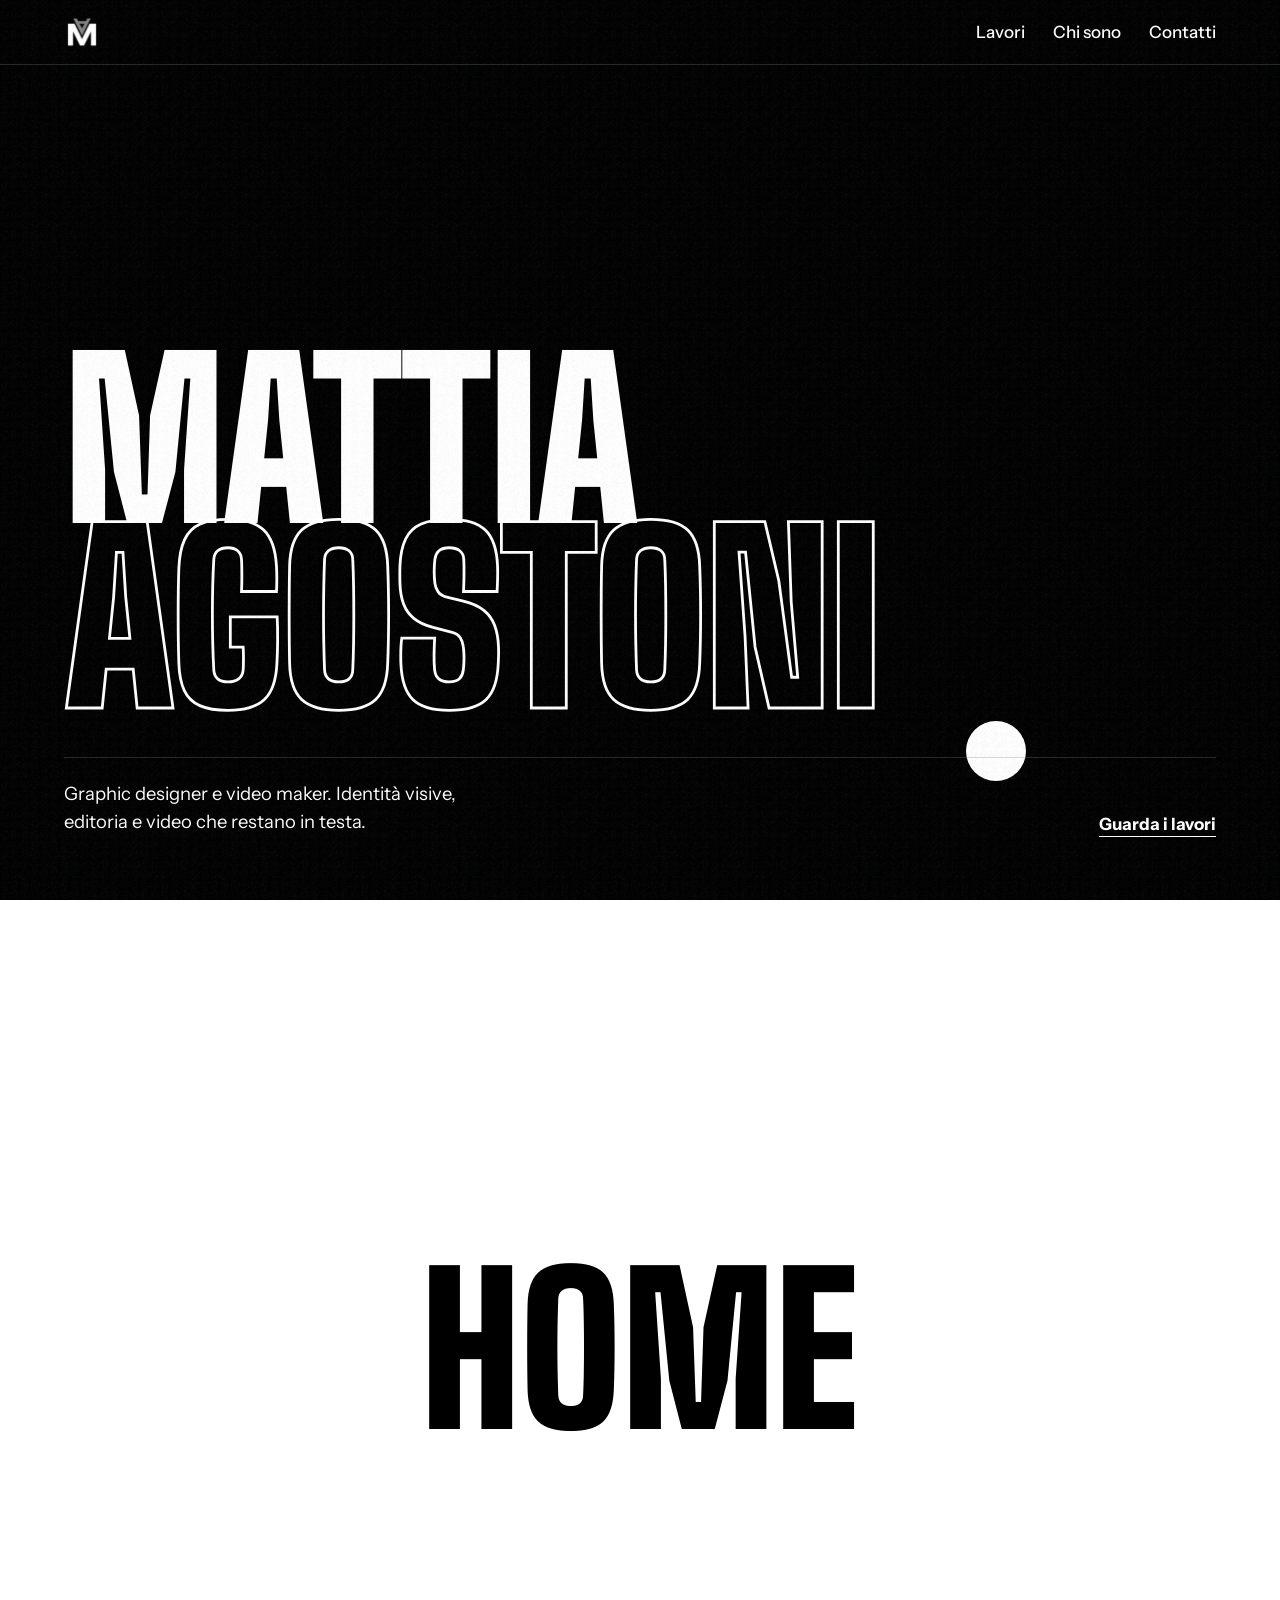
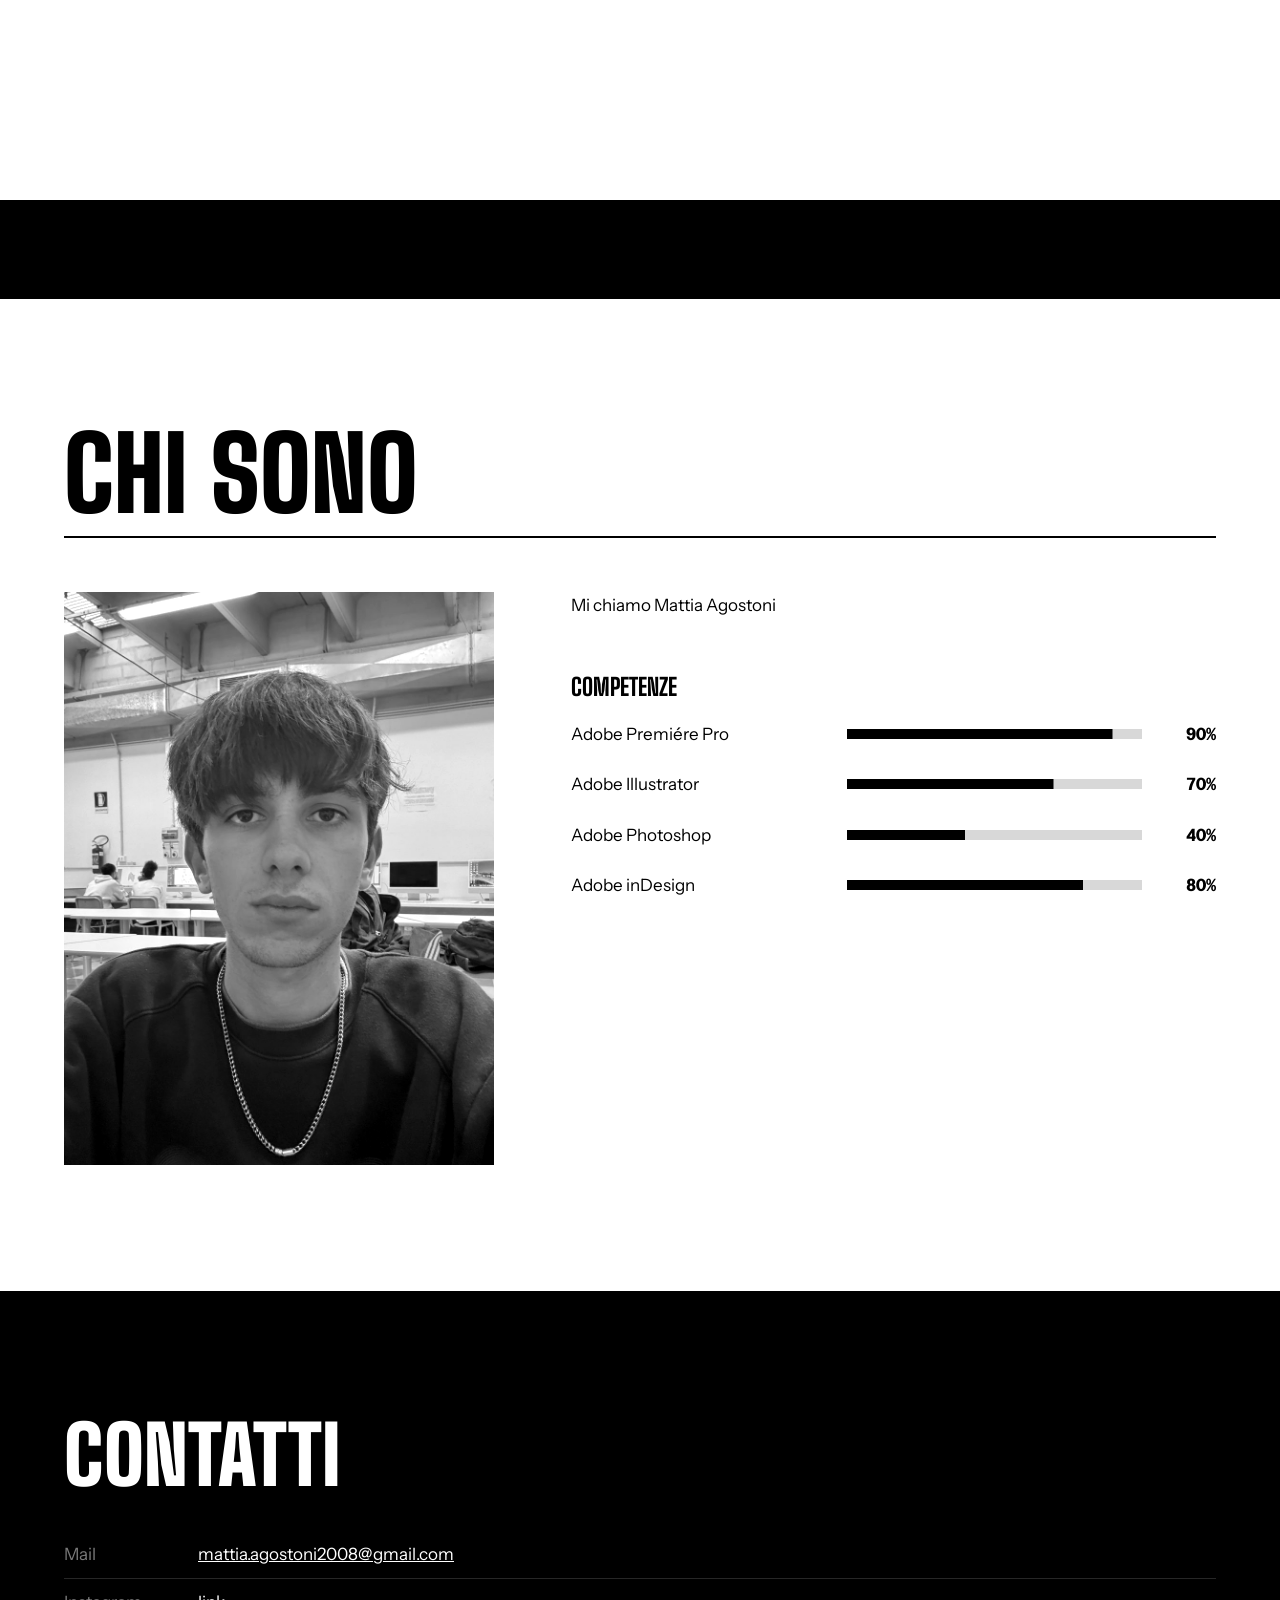
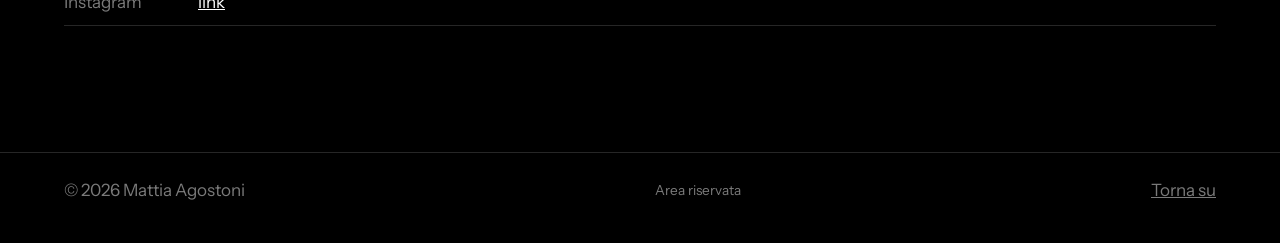
==== commit 83267246: "Aggiornamento portfolio" ====
--- a/index.html
+++ b/index.html
@@ -8,8 +8,8 @@
 <link href="https://fonts.googleapis.com/css2?family=Big+Shoulders+Display:wght@800;900&amp;family=Instrument+Sans:wght@400;500;700&amp;display=swap" rel="stylesheet">
 <link rel="stylesheet" href="style.css">
 <link rel="icon" type="image/png" href="/immagini/1793708865116-0.png"><link rel="apple-touch-icon" href="/immagini/1793708865116-0.png"></head>
-<body class="pg">
-<div id="cu" class="h" style="left: 991px; top: 753px;"></div><i id="pg" style="width: 99.9788%;"></i><style id="fs"></style><div id="wp"><b>Grafica</b></div><div id="fp" style="transform: translate(1027px, 603px) rotate(-4deg);" class=""><img alt="" src="/immagini/1793741769810-0.png"></div>
+<body class="">
+<div id="cu" class="h" style="left: 996px; top: 751px;"></div><i id="pg" style="width: 0%;"></i><style id="fs"></style><div id="wp"><b>Home</b></div><div id="fp" style="transform: translate(1032px, 601px) rotate(-4deg);" class=""><img alt="" src="/immagini/1793741850309-0.png"></div>
 
 <div id="root" data-init="1">
 <header class="nav">
@@ -34,7 +34,7 @@
 </section>
 
 <section id="lavori">
-  <div class="sh sx vw"><div><a class="bk" href="#/">Indietro</a><h2>Grafica</h2></div><button class="f" data-act="film">Vista a rullino</button></div>
+  <div class="sh sx"><div><a class="bk" href="#/">Indietro</a><h2>Motion</h2></div><button class="f" data-act="film">Vista a rullino</button></div>
   <div id="grid"><article class="card" data-cat="Video" data-video="https://youtu.be/PuIefyYgbqE"><div class="media" data-img=""><img alt="" src="/immagini/1793741769810-0.png"></div><div class="gal"></div><div class="meta"><h3 data-e="" class="">LA RETE DIVIDE IL CAMPO, NON LE PERSONE</h3><p data-e="" class="">Progetto audiovisivo per <b>Sky </b>dedicato alla storia di <b>Arthur Ashe</b> e al tema dell’inclusione. Mi sono occupato di <b>ideazione, sceneggiatura, riprese e montaggio</b>. Il progetto ha vinto il concorso ed è stato premiato durante gli <b>Sky Inclusion Days 2026</b>.</p></div><div class="tl"><button data-act="cover">Copertina</button><button data-act="img">Galleria</button><details class="mn"><summary>Video</summary><div><button data-act="vfile">Carica un file</button><button data-act="vid">Incolla un link</button></div></details><details class="mn"><summary>Formato</summary><div><button data-act="ar">Automatico (standard)</button><button data-act="ar" data-v="1/1">Quadrato 1:1</button><button data-act="ar" data-v="4/5">Verticale 4:5 (Instagram)</button><button data-act="ar" data-v="3/4">Verticale 3:4</button><button data-act="ar" data-v="2/3">Verticale 2:3 (poster, foto)</button><button data-act="ar" data-v="9/16">Verticale 9:16 (Reel, Stories)</button><button data-act="ar" data-v="210/297">Foglio A4 verticale</button><button data-act="ar" data-v="4/3">Orizzontale 4:3</button><button data-act="ar" data-v="3/2">Orizzontale 3:2 (foto)</button><button data-act="ar" data-v="16/9">Orizzontale 16:9 (video)</button><button data-act="ar" data-v="21/9">Cinema 21:9</button></div></details><details class="mn"><summary>Altro</summary><div><button data-act="cat">Cambia categoria</button><button data-act="prv">Anteprima al passaggio</button><button data-act="ba">Prima e dopo</button><button data-act="del">Elimina progetto</button></div></details></div></article><article class="card" data-cat="Motion"><div class="media" data-img=""><img alt="" src="/immagini/1793741850309-0.png"></div><div class="gal"><img src="/immagini/1793741850310-1.png" alt=""><img src="/immagini/1793741850310-2.png" alt=""></div><div class="meta"><h3 data-e="" class="">SCATTI IN MOVIMENTO</h3><p data-e="">Descrizione breve, anno</p></div><div class="tl"><button data-act="cover">Copertina</button><button data-act="img">Galleria</button><details class="mn"><summary>Video</summary><div><button data-act="vfile">Carica un file</button><button data-act="vid">Incolla un link</button></div></details><details class="mn"><summary>Formato</summary><div><button data-act="ar">Automatico (standard)</button><button data-act="ar" data-v="1/1">Quadrato 1:1</button><button data-act="ar" data-v="4/5">Verticale 4:5 (Instagram)</button><button data-act="ar" data-v="3/4">Verticale 3:4</button><button data-act="ar" data-v="2/3">Verticale 2:3 (poster, foto)</button><button data-act="ar" data-v="9/16">Verticale 9:16 (Reel, Stories)</button><button data-act="ar" data-v="210/297">Foglio A4 verticale</button><button data-act="ar" data-v="4/3">Orizzontale 4:3</button><button data-act="ar" data-v="3/2">Orizzontale 3:2 (foto)</button><button data-act="ar" data-v="16/9">Orizzontale 16:9 (video)</button><button data-act="ar" data-v="21/9">Cinema 21:9</button></div></details><details class="mn"><summary>Altro</summary><div><button data-act="cat">Cambia categoria</button><button data-act="prv">Anteprima al passaggio</button><button data-act="ba">Prima e dopo</button><button data-act="del">Elimina progetto</button></div></details></div></article><article class="card" data-cat="Grafica"><div class="media" data-img=""><img alt="" src="/immagini/1793741769811-2.png"></div><div class="gal"></div><div class="meta"><h3 data-e="" class="">MONOGRAMMA PERSONALE</h3><p data-e="">Descrizione breve, anno</p></div><div class="tl"><button data-act="cover">Copertina</button><button data-act="img">Galleria</button><details class="mn"><summary>Video</summary><div><button data-act="vfile">Carica un file</button><button data-act="vid">Incolla un link</button></div></details><details class="mn"><summary>Formato</summary><div><button data-act="ar">Automatico (standard)</button><button data-act="ar" data-v="1/1">Quadrato 1:1</button><button data-act="ar" data-v="4/5">Verticale 4:5 (Instagram)</button><button data-act="ar" data-v="3/4">Verticale 3:4</button><button data-act="ar" data-v="2/3">Verticale 2:3 (poster, foto)</button><button data-act="ar" data-v="9/16">Verticale 9:16 (Reel, Stories)</button><button data-act="ar" data-v="210/297">Foglio A4 verticale</button><button data-act="ar" data-v="4/3">Orizzontale 4:3</button><button data-act="ar" data-v="3/2">Orizzontale 3:2 (foto)</button><button data-act="ar" data-v="16/9">Orizzontale 16:9 (video)</button><button data-act="ar" data-v="21/9">Cinema 21:9</button></div></details><details class="mn"><summary>Altro</summary><div><button data-act="cat">Cambia categoria</button><button data-act="prv">Anteprima al passaggio</button><button data-act="ba">Prima e dopo</button><button data-act="del">Elimina progetto</button></div></details></div></article><article class="card" data-cat="Grafica"><div class="media" data-img="" style="aspect-ratio: 210 / 297;"><img alt="" src="/immagini/1793741769812-3.png"></div><div class="gal"></div><div class="meta"><h3 data-e="" class="">NATALE CON AVIS LISSONE</h3><p data-e="">Descrizione breve, anno</p></div><div class="tl"><button data-act="cover">Copertina</button><button data-act="img">Galleria</button><details class="mn"><summary>Video</summary><div><button data-act="vfile">Carica un file</button><button data-act="vid">Incolla un link</button></div></details><details class="mn"><summary>Formato</summary><div><button data-act="ar">Automatico (standard)</button><button data-act="ar" data-v="1/1">Quadrato 1:1</button><button data-act="ar" data-v="4/5">Verticale 4:5 (Instagram)</button><button data-act="ar" data-v="3/4">Verticale 3:4</button><button data-act="ar" data-v="2/3">Verticale 2:3 (poster, foto)</button><button data-act="ar" data-v="9/16">Verticale 9:16 (Reel, Stories)</button><button data-act="ar" data-v="210/297">Foglio A4 verticale</button><button data-act="ar" data-v="4/3">Orizzontale 4:3</button><button data-act="ar" data-v="3/2">Orizzontale 3:2 (foto)</button><button data-act="ar" data-v="16/9">Orizzontale 16:9 (video)</button><button data-act="ar" data-v="21/9">Cinema 21:9</button></div></details><details class="mn"><summary>Altro</summary><div><button data-act="cat">Cambia categoria</button><button data-act="prv">Anteprima al passaggio</button><button data-act="ba">Prima e dopo</button><button data-act="del">Elimina progetto</button></div></details></div></article><article class="card" data-cat="Grafica"><div class="media" data-img="" style="aspect-ratio: 210 / 297;"><img alt="" src="/immagini/1793741769812-4.png"></div><div class="gal"></div><div class="meta"><h3 data-e="" class="">POSTER BAUHAUS</h3><p data-e="">Descrizione breve, anno</p></div><div class="tl"><button data-act="cover">Copertina</button><button data-act="img">Galleria</button><details class="mn"><summary>Video</summary><div><button data-act="vfile">Carica un file</button><button data-act="vid">Incolla un link</button></div></details><details class="mn"><summary>Formato</summary><div><button data-act="ar">Automatico (standard)</button><button data-act="ar" data-v="1/1">Quadrato 1:1</button><button data-act="ar" data-v="4/5">Verticale 4:5 (Instagram)</button><button data-act="ar" data-v="3/4">Verticale 3:4</button><button data-act="ar" data-v="2/3">Verticale 2:3 (poster, foto)</button><button data-act="ar" data-v="9/16">Verticale 9:16 (Reel, Stories)</button><button data-act="ar" data-v="210/297">Foglio A4 verticale</button><button data-act="ar" data-v="4/3">Orizzontale 4:3</button><button data-act="ar" data-v="3/2">Orizzontale 3:2 (foto)</button><button data-act="ar" data-v="16/9">Orizzontale 16:9 (video)</button><button data-act="ar" data-v="21/9">Cinema 21:9</button></div></details><details class="mn"><summary>Altro</summary><div><button data-act="cat">Cambia categoria</button><button data-act="prv">Anteprima al passaggio</button><button data-act="ba">Prima e dopo</button><button data-act="del">Elimina progetto</button></div></details></div></article><article class="card" data-cat="Grafica"><div class="media" data-img="" style="aspect-ratio: 210 / 297;"><img alt="" src="/immagini/1793741769813-5.png"></div><div class="gal"></div><div class="meta"><h3 data-e="" class="">QUACK BEATS - MANIFESTO</h3><p data-e="">Descrizione breve, anno</p></div><div class="tl"><button data-act="cover">Copertina</button><button data-act="img">Galleria</button><details class="mn"><summary>Video</summary><div><button data-act="vfile">Carica un file</button><button data-act="vid">Incolla un link</button></div></details><details class="mn"><summary>Formato</summary><div><button data-act="ar">Automatico (standard)</button><button data-act="ar" data-v="1/1">Quadrato 1:1</button><button data-act="ar" data-v="4/5">Verticale 4:5 (Instagram)</button><button data-act="ar" data-v="3/4">Verticale 3:4</button><button data-act="ar" data-v="2/3">Verticale 2:3 (poster, foto)</button><button data-act="ar" data-v="9/16">Verticale 9:16 (Reel, Stories)</button><button data-act="ar" data-v="210/297">Foglio A4 verticale</button><button data-act="ar" data-v="4/3">Orizzontale 4:3</button><button data-act="ar" data-v="3/2">Orizzontale 3:2 (foto)</button><button data-act="ar" data-v="16/9">Orizzontale 16:9 (video)</button><button data-act="ar" data-v="21/9">Cinema 21:9</button></div></details><details class="mn"><summary>Altro</summary><div><button data-act="cat">Cambia categoria</button><button data-act="prv">Anteprima al passaggio</button><button data-act="ba">Prima e dopo</button><button data-act="del">Elimina progetto</button></div></details></div></article><article class="card" data-cat="Grafica"><div class="media" data-img=""><img alt="" src="/immagini/1793741769813-6.jpg"></div><div class="gal"></div><div class="meta"><h3 data-e="" class="">BRANDING - RADIO COSì COSà</h3><p data-e="">Descrizione breve, anno</p></div><div class="tl"><button data-act="cover">Copertina</button><button data-act="img">Galleria</button><details class="mn"><summary>Video</summary><div><button data-act="vfile">Carica un file</button><button data-act="vid">Incolla un link</button></div></details><details class="mn"><summary>Formato</summary><div><button data-act="ar">Automatico (standard)</button><button data-act="ar" data-v="1/1">Quadrato 1:1</button><button data-act="ar" data-v="4/5">Verticale 4:5 (Instagram)</button><button data-act="ar" data-v="3/4">Verticale 3:4</button><button data-act="ar" data-v="2/3">Verticale 2:3 (poster, foto)</button><button data-act="ar" data-v="9/16">Verticale 9:16 (Reel, Stories)</button><button data-act="ar" data-v="210/297">Foglio A4 verticale</button><button data-act="ar" data-v="4/3">Orizzontale 4:3</button><button data-act="ar" data-v="3/2">Orizzontale 3:2 (foto)</button><button data-act="ar" data-v="16/9">Orizzontale 16:9 (video)</button><button data-act="ar" data-v="21/9">Cinema 21:9</button></div></details><details class="mn"><summary>Altro</summary><div><button data-act="cat">Cambia categoria</button><button data-act="prv">Anteprima al passaggio</button><button data-act="ba">Prima e dopo</button><button data-act="del">Elimina progetto</button></div></details></div></article><article class="card" data-cat="Grafica"><div class="media" data-img="" style="aspect-ratio: 1 / 1;"><img alt="" src="/immagini/1793741769814-7.jpg"></div><div class="gal"></div><div class="meta"><h3 data-e="" class="">ECLISSI - PLAYLIST COVER</h3><p data-e="">Descrizione breve, anno</p></div><div class="tl"><button data-act="cover">Copertina</button><button data-act="img">Galleria</button><details class="mn"><summary>Video</summary><div><button data-act="vfile">Carica un file</button><button data-act="vid">Incolla un link</button></div></details><details class="mn"><summary>Formato</summary><div><button data-act="ar">Automatico (standard)</button><button data-act="ar" data-v="1/1">Quadrato 1:1</button><button data-act="ar" data-v="4/5">Verticale 4:5 (Instagram)</button><button data-act="ar" data-v="3/4">Verticale 3:4</button><button data-act="ar" data-v="2/3">Verticale 2:3 (poster, foto)</button><button data-act="ar" data-v="9/16">Verticale 9:16 (Reel, Stories)</button><button data-act="ar" data-v="210/297">Foglio A4 verticale</button><button data-act="ar" data-v="4/3">Orizzontale 4:3</button><button data-act="ar" data-v="3/2">Orizzontale 3:2 (foto)</button><button data-act="ar" data-v="16/9">Orizzontale 16:9 (video)</button><button data-act="ar" data-v="21/9">Cinema 21:9</button></div></details><details class="mn"><summary>Altro</summary><div><button data-act="cat">Cambia categoria</button><button data-act="prv">Anteprima al passaggio</button><button data-act="ba">Prima e dopo</button><button data-act="del">Elimina progetto</button></div></details></div></article><article class="card" data-cat="Motion"><div class="media" data-img=""><img alt="" src="/immagini/1793741850313-3.jpg"></div><div class="gal"></div><div class="meta"><h3 data-e="" class="">LIBERI DI SCEGLIERE</h3><p data-e="">Descrizione breve, anno</p></div><div class="tl"><button data-act="cover">Copertina</button><button data-act="img">Galleria</button><details class="mn"><summary>Video</summary><div><button data-act="vfile">Carica un file</button><button data-act="vid">Incolla un link</button></div></details><details class="mn"><summary>Formato</summary><div><button data-act="ar">Automatico (standard)</button><button data-act="ar" data-v="1/1">Quadrato 1:1</button><button data-act="ar" data-v="4/5">Verticale 4:5 (Instagram)</button><button data-act="ar" data-v="3/4">Verticale 3:4</button><button data-act="ar" data-v="2/3">Verticale 2:3 (poster, foto)</button><button data-act="ar" data-v="9/16">Verticale 9:16 (Reel, Stories)</button><button data-act="ar" data-v="210/297">Foglio A4 verticale</button><button data-act="ar" data-v="4/3">Orizzontale 4:3</button><button data-act="ar" data-v="3/2">Orizzontale 3:2 (foto)</button><button data-act="ar" data-v="16/9">Orizzontale 16:9 (video)</button><button data-act="ar" data-v="21/9">Cinema 21:9</button></div></details><details class="mn"><summary>Altro</summary><div><button data-act="cat">Cambia categoria</button><button data-act="prv">Anteprima al passaggio</button><button data-act="ba">Prima e dopo</button><button data-act="del">Elimina progetto</button></div></details></div></article><article class="card" data-cat="Motion"><div class="media" data-img=""><img alt="" src="/immagini/1793741850313-4.jpg"></div><div class="gal"></div><div class="meta"><h3 data-e="" class="">MAGRITTE</h3><p data-e="">Descrizione breve, anno</p></div><div class="tl"><button data-act="cover">Copertina</button><button data-act="img">Galleria</button><details class="mn"><summary>Video</summary><div><button data-act="vfile">Carica un file</button><button data-act="vid">Incolla un link</button></div></details><details class="mn"><summary>Formato</summary><div><button data-act="ar">Automatico (standard)</button><button data-act="ar" data-v="1/1">Quadrato 1:1</button><button data-act="ar" data-v="4/5">Verticale 4:5 (Instagram)</button><button data-act="ar" data-v="3/4">Verticale 3:4</button><button data-act="ar" data-v="2/3">Verticale 2:3 (poster, foto)</button><button data-act="ar" data-v="9/16">Verticale 9:16 (Reel, Stories)</button><button data-act="ar" data-v="210/297">Foglio A4 verticale</button><button data-act="ar" data-v="4/3">Orizzontale 4:3</button><button data-act="ar" data-v="3/2">Orizzontale 3:2 (foto)</button><button data-act="ar" data-v="16/9">Orizzontale 16:9 (video)</button><button data-act="ar" data-v="21/9">Cinema 21:9</button></div></details><details class="mn"><summary>Altro</summary><div><button data-act="cat">Cambia categoria</button><button data-act="prv">Anteprima al passaggio</button><button data-act="ba">Prima e dopo</button><button data-act="del">Elimina progetto</button></div></details></div></article></div>
   <button class="ad" data-act="add">Aggiungi un progetto</button>
 </section>
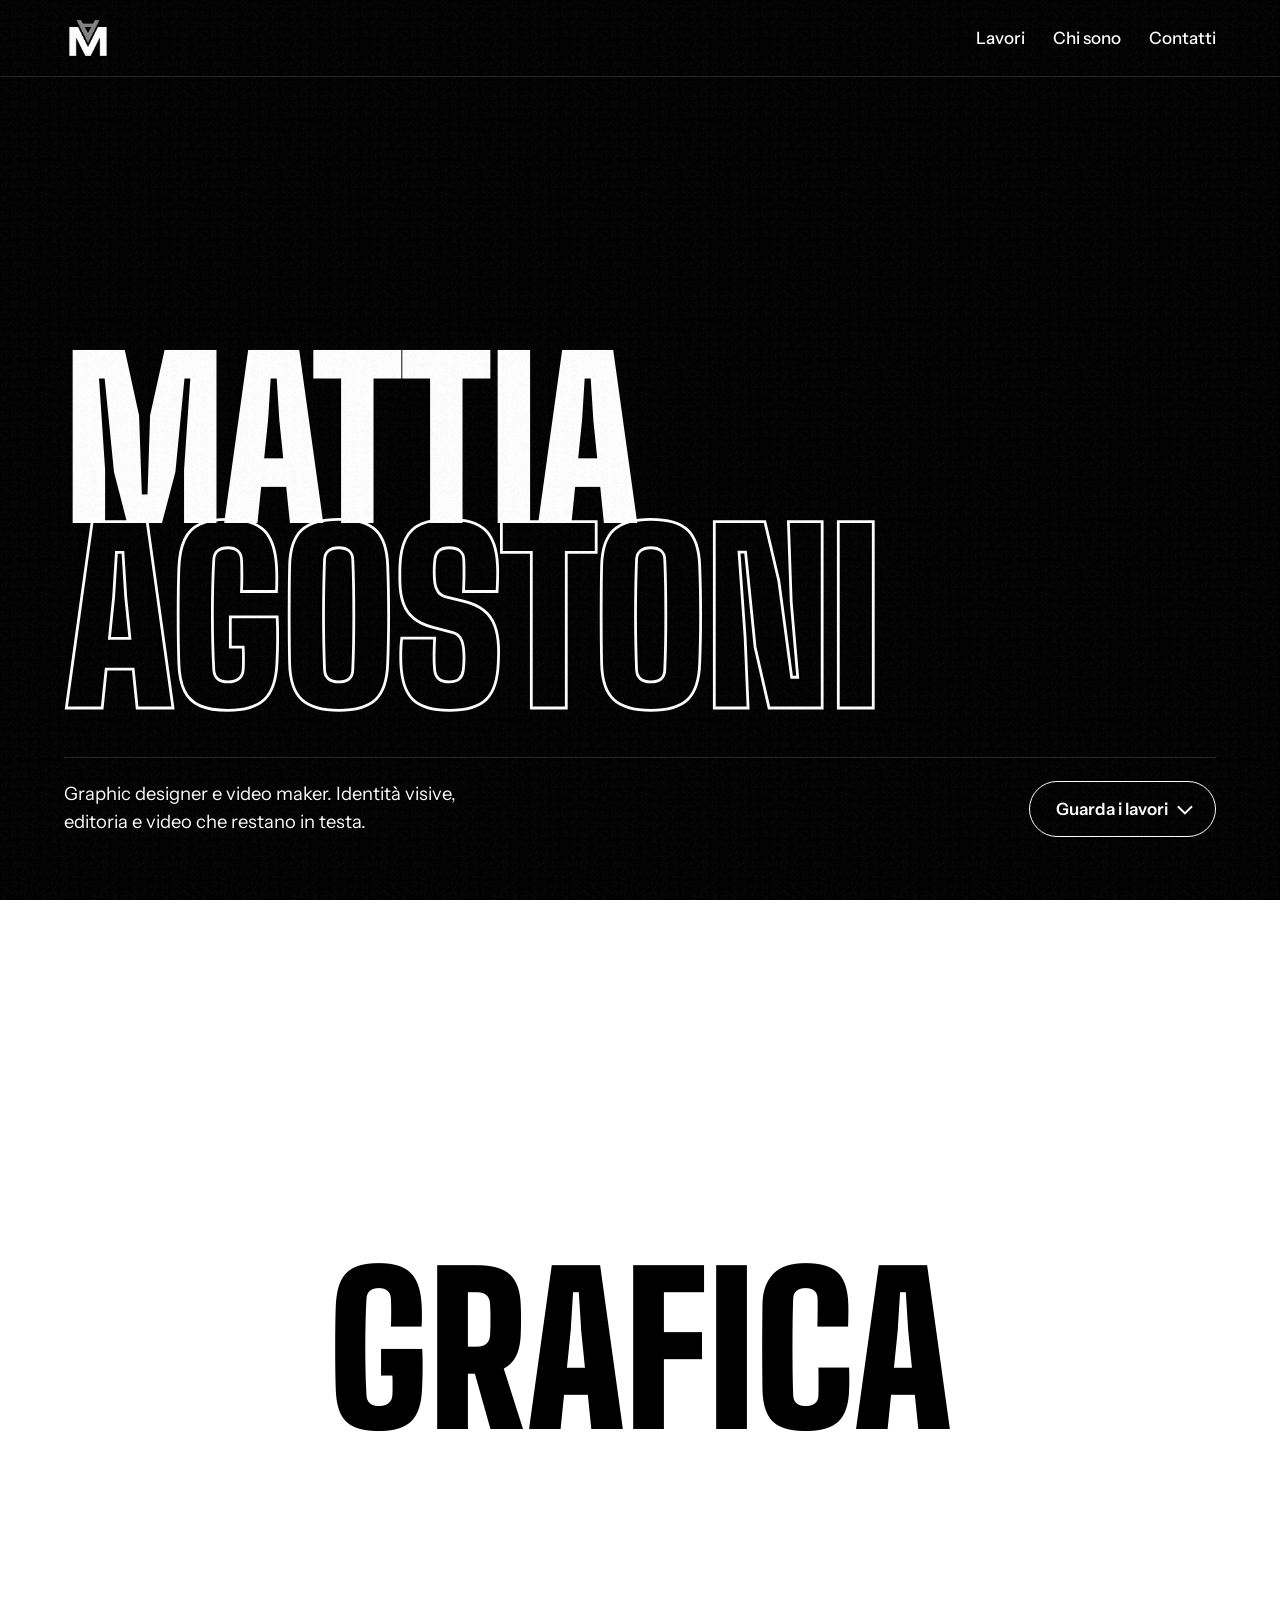
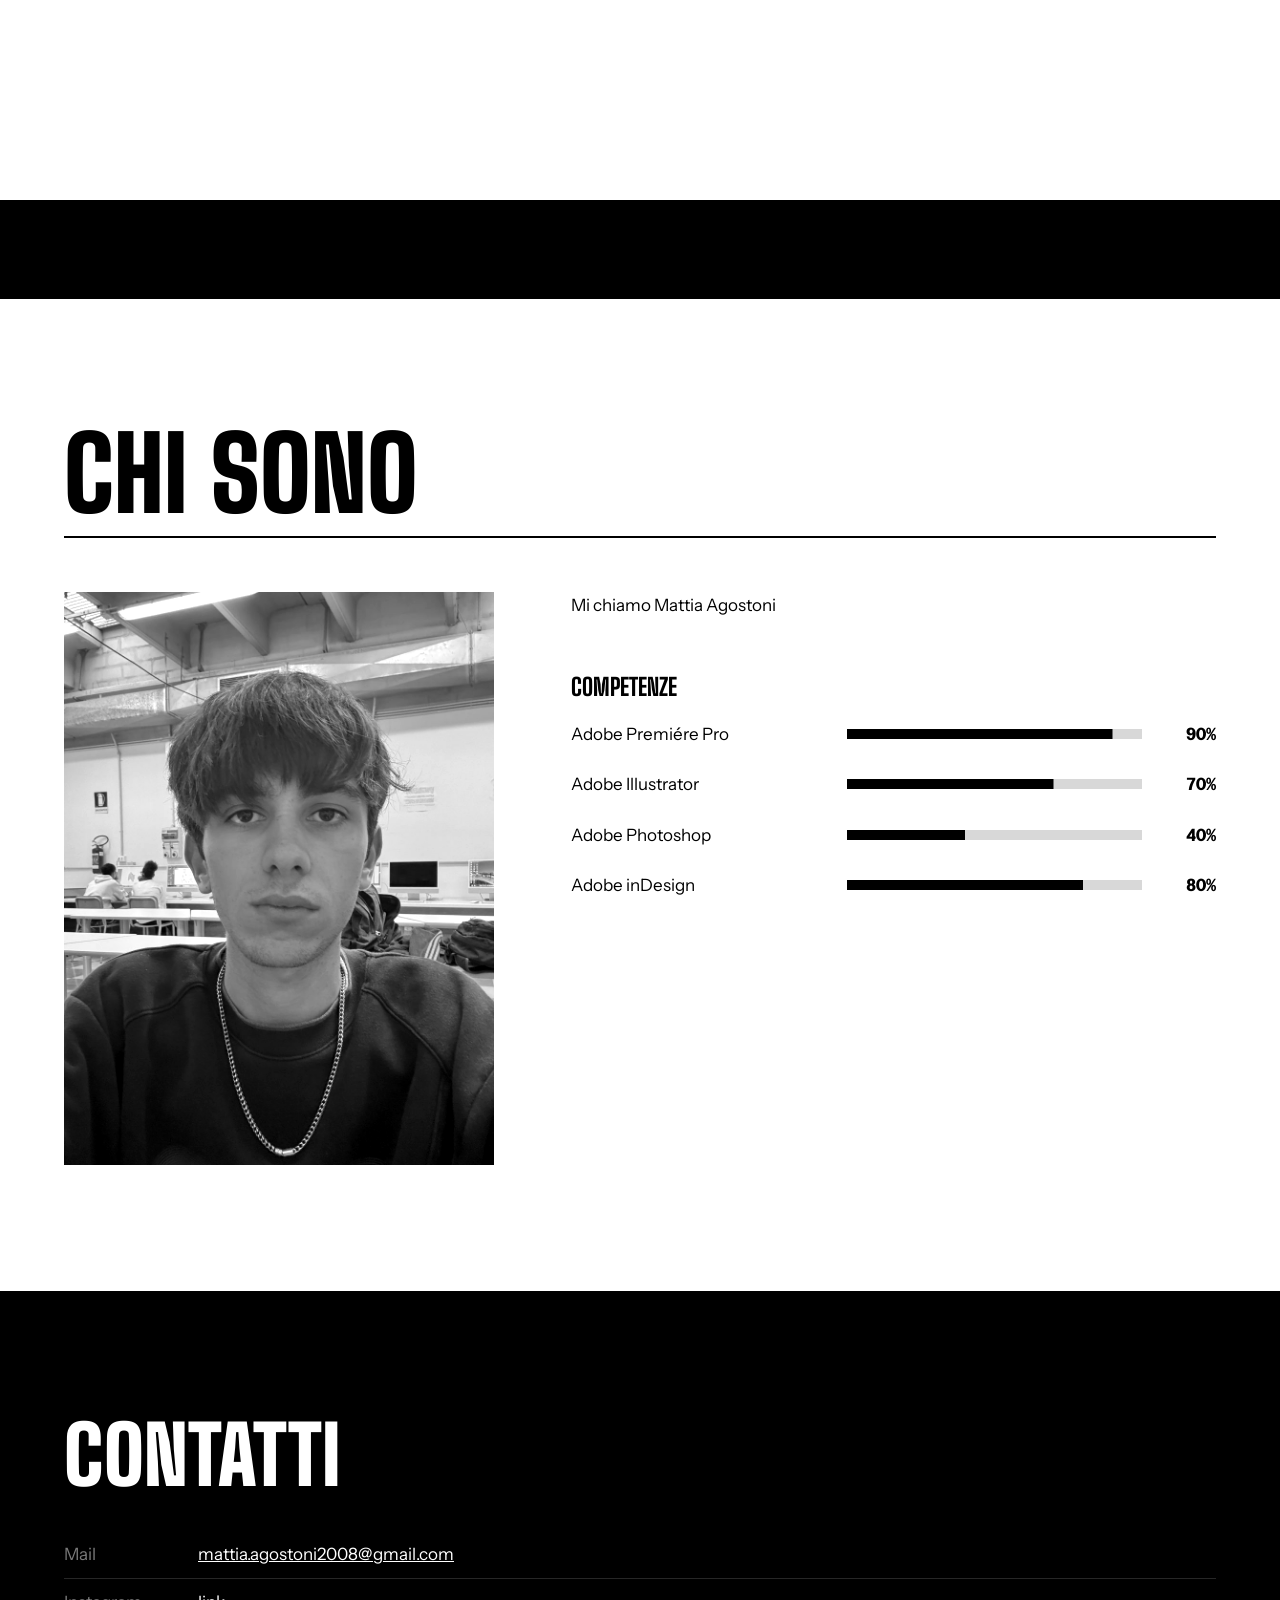
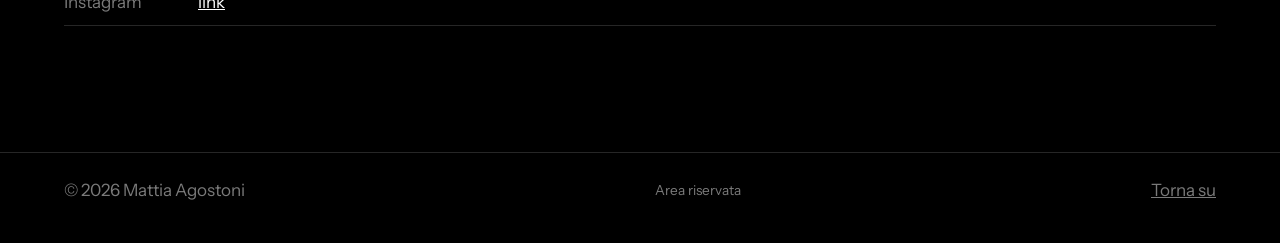
==== commit 74fb940b: "Aggiornamento portfolio" ====
--- a/index.html
+++ b/index.html
@@ -8,12 +8,12 @@
 <link href="https://fonts.googleapis.com/css2?family=Big+Shoulders+Display:wght@800;900&amp;family=Instrument+Sans:wght@400;500;700&amp;display=swap" rel="stylesheet">
 <link rel="stylesheet" href="style.css">
 <link rel="icon" type="image/png" href="/immagini/1793708865116-0.png"><link rel="apple-touch-icon" href="/immagini/1793708865116-0.png"></head>
-<body class="">
-<div id="cu" class="h" style="left: 996px; top: 751px;"></div><i id="pg" style="width: 0%;"></i><style id="fs"></style><div id="wp"><b>Home</b></div><div id="fp" style="transform: translate(1032px, 601px) rotate(-4deg);" class=""><img alt="" src="/immagini/1793741850309-0.png"></div>
+<body class="pg">
+<div id="cu" class="h" style="left: 1064px; top: 710px;"></div><i id="pg" style="width: 30.5437%;"></i><style id="fs"></style><div id="wp"><b>Grafica</b></div><div id="fp" style="transform: translate(1100px, 560px) rotate(-4deg);" class=""><img alt="" src="/immagini/1793742583567-0.png"></div>
 
-<div id="root" data-init="1">
+<div id="root" data-init="1" data-m1="1">
 <header class="nav">
-  <div class="logo" data-img=""><img alt="Logo" class="" src="/immagini/1793741769811-1.png"><span>LOGO</span><b class="x" data-act="inv">Inverti colori</b></div>
+  <div class="logo" data-img=""><img alt="Logo" class="" src="/immagini/1793742583568-1.png"><span>LOGO</span><b class="x" data-act="inv">Inverti colori</b></div>
   <nav><a href="#lavori">Lavori</a><a href="#chi">Chi sono</a><a href="#contatti">Contatti</a></nav>
 </header>
 
@@ -29,13 +29,13 @@
 
 <section id="ix" class="">
   <div class="sh"><h2>Lavori</h2></div>
-  <ul id="cats"><li><a href="#/Grafica" data-c="Grafica">Grafica</a><span class="n">6 progetti</span><b class="x" data-act="rmcat">Togli</b></li><li><a href="#/Video" data-c="Video">Video</a><span class="n">1 progetto</span><b class="x" data-act="rmcat">Togli</b></li><li><a href="#/Motion" data-c="Motion">Motion</a><span class="n">3 progetti</span><b class="x" data-act="rmcat">Togli</b></li></ul>
+  <ul id="cats"><li><a href="#/Grafica" data-c="Grafica" data-lay="">Grafica</a><span class="n">6 progetti</span><b class="x" data-act="rncat">Rinomina</b><b class="x" data-act="rmcat">Togli</b></li><li><a href="#/Video" data-c="Video">Video</a><span class="n">1 progetto</span><b class="x" data-act="rncat">Rinomina</b><b class="x" data-act="rmcat">Togli</b></li><li><a href="#/Fotografia" data-c="Fotografia" data-lay="">Fotografia</a><span class="n">3 progetti</span><b class="x" data-act="rncat">Rinomina</b><b class="x" data-act="rmcat">Togli</b></li></ul>
   <button class="ad" data-act="addcat">Aggiungi una categoria</button>
 </section>
 
 <section id="lavori">
-  <div class="sh sx"><div><a class="bk" href="#/">Indietro</a><h2>Motion</h2></div><button class="f" data-act="film">Vista a rullino</button></div>
-  <div id="grid"><article class="card" data-cat="Video" data-video="https://youtu.be/PuIefyYgbqE"><div class="media" data-img=""><img alt="" src="/immagini/1793741769810-0.png"></div><div class="gal"></div><div class="meta"><h3 data-e="" class="">LA RETE DIVIDE IL CAMPO, NON LE PERSONE</h3><p data-e="" class="">Progetto audiovisivo per <b>Sky </b>dedicato alla storia di <b>Arthur Ashe</b> e al tema dell’inclusione. Mi sono occupato di <b>ideazione, sceneggiatura, riprese e montaggio</b>. Il progetto ha vinto il concorso ed è stato premiato durante gli <b>Sky Inclusion Days 2026</b>.</p></div><div class="tl"><button data-act="cover">Copertina</button><button data-act="img">Galleria</button><details class="mn"><summary>Video</summary><div><button data-act="vfile">Carica un file</button><button data-act="vid">Incolla un link</button></div></details><details class="mn"><summary>Formato</summary><div><button data-act="ar">Automatico (standard)</button><button data-act="ar" data-v="1/1">Quadrato 1:1</button><button data-act="ar" data-v="4/5">Verticale 4:5 (Instagram)</button><button data-act="ar" data-v="3/4">Verticale 3:4</button><button data-act="ar" data-v="2/3">Verticale 2:3 (poster, foto)</button><button data-act="ar" data-v="9/16">Verticale 9:16 (Reel, Stories)</button><button data-act="ar" data-v="210/297">Foglio A4 verticale</button><button data-act="ar" data-v="4/3">Orizzontale 4:3</button><button data-act="ar" data-v="3/2">Orizzontale 3:2 (foto)</button><button data-act="ar" data-v="16/9">Orizzontale 16:9 (video)</button><button data-act="ar" data-v="21/9">Cinema 21:9</button></div></details><details class="mn"><summary>Altro</summary><div><button data-act="cat">Cambia categoria</button><button data-act="prv">Anteprima al passaggio</button><button data-act="ba">Prima e dopo</button><button data-act="del">Elimina progetto</button></div></details></div></article><article class="card" data-cat="Motion"><div class="media" data-img=""><img alt="" src="/immagini/1793741850309-0.png"></div><div class="gal"><img src="/immagini/1793741850310-1.png" alt=""><img src="/immagini/1793741850310-2.png" alt=""></div><div class="meta"><h3 data-e="" class="">SCATTI IN MOVIMENTO</h3><p data-e="">Descrizione breve, anno</p></div><div class="tl"><button data-act="cover">Copertina</button><button data-act="img">Galleria</button><details class="mn"><summary>Video</summary><div><button data-act="vfile">Carica un file</button><button data-act="vid">Incolla un link</button></div></details><details class="mn"><summary>Formato</summary><div><button data-act="ar">Automatico (standard)</button><button data-act="ar" data-v="1/1">Quadrato 1:1</button><button data-act="ar" data-v="4/5">Verticale 4:5 (Instagram)</button><button data-act="ar" data-v="3/4">Verticale 3:4</button><button data-act="ar" data-v="2/3">Verticale 2:3 (poster, foto)</button><button data-act="ar" data-v="9/16">Verticale 9:16 (Reel, Stories)</button><button data-act="ar" data-v="210/297">Foglio A4 verticale</button><button data-act="ar" data-v="4/3">Orizzontale 4:3</button><button data-act="ar" data-v="3/2">Orizzontale 3:2 (foto)</button><button data-act="ar" data-v="16/9">Orizzontale 16:9 (video)</button><button data-act="ar" data-v="21/9">Cinema 21:9</button></div></details><details class="mn"><summary>Altro</summary><div><button data-act="cat">Cambia categoria</button><button data-act="prv">Anteprima al passaggio</button><button data-act="ba">Prima e dopo</button><button data-act="del">Elimina progetto</button></div></details></div></article><article class="card" data-cat="Grafica"><div class="media" data-img=""><img alt="" src="/immagini/1793741769811-2.png"></div><div class="gal"></div><div class="meta"><h3 data-e="" class="">MONOGRAMMA PERSONALE</h3><p data-e="">Descrizione breve, anno</p></div><div class="tl"><button data-act="cover">Copertina</button><button data-act="img">Galleria</button><details class="mn"><summary>Video</summary><div><button data-act="vfile">Carica un file</button><button data-act="vid">Incolla un link</button></div></details><details class="mn"><summary>Formato</summary><div><button data-act="ar">Automatico (standard)</button><button data-act="ar" data-v="1/1">Quadrato 1:1</button><button data-act="ar" data-v="4/5">Verticale 4:5 (Instagram)</button><button data-act="ar" data-v="3/4">Verticale 3:4</button><button data-act="ar" data-v="2/3">Verticale 2:3 (poster, foto)</button><button data-act="ar" data-v="9/16">Verticale 9:16 (Reel, Stories)</button><button data-act="ar" data-v="210/297">Foglio A4 verticale</button><button data-act="ar" data-v="4/3">Orizzontale 4:3</button><button data-act="ar" data-v="3/2">Orizzontale 3:2 (foto)</button><button data-act="ar" data-v="16/9">Orizzontale 16:9 (video)</button><button data-act="ar" data-v="21/9">Cinema 21:9</button></div></details><details class="mn"><summary>Altro</summary><div><button data-act="cat">Cambia categoria</button><button data-act="prv">Anteprima al passaggio</button><button data-act="ba">Prima e dopo</button><button data-act="del">Elimina progetto</button></div></details></div></article><article class="card" data-cat="Grafica"><div class="media" data-img="" style="aspect-ratio: 210 / 297;"><img alt="" src="/immagini/1793741769812-3.png"></div><div class="gal"></div><div class="meta"><h3 data-e="" class="">NATALE CON AVIS LISSONE</h3><p data-e="">Descrizione breve, anno</p></div><div class="tl"><button data-act="cover">Copertina</button><button data-act="img">Galleria</button><details class="mn"><summary>Video</summary><div><button data-act="vfile">Carica un file</button><button data-act="vid">Incolla un link</button></div></details><details class="mn"><summary>Formato</summary><div><button data-act="ar">Automatico (standard)</button><button data-act="ar" data-v="1/1">Quadrato 1:1</button><button data-act="ar" data-v="4/5">Verticale 4:5 (Instagram)</button><button data-act="ar" data-v="3/4">Verticale 3:4</button><button data-act="ar" data-v="2/3">Verticale 2:3 (poster, foto)</button><button data-act="ar" data-v="9/16">Verticale 9:16 (Reel, Stories)</button><button data-act="ar" data-v="210/297">Foglio A4 verticale</button><button data-act="ar" data-v="4/3">Orizzontale 4:3</button><button data-act="ar" data-v="3/2">Orizzontale 3:2 (foto)</button><button data-act="ar" data-v="16/9">Orizzontale 16:9 (video)</button><button data-act="ar" data-v="21/9">Cinema 21:9</button></div></details><details class="mn"><summary>Altro</summary><div><button data-act="cat">Cambia categoria</button><button data-act="prv">Anteprima al passaggio</button><button data-act="ba">Prima e dopo</button><button data-act="del">Elimina progetto</button></div></details></div></article><article class="card" data-cat="Grafica"><div class="media" data-img="" style="aspect-ratio: 210 / 297;"><img alt="" src="/immagini/1793741769812-4.png"></div><div class="gal"></div><div class="meta"><h3 data-e="" class="">POSTER BAUHAUS</h3><p data-e="">Descrizione breve, anno</p></div><div class="tl"><button data-act="cover">Copertina</button><button data-act="img">Galleria</button><details class="mn"><summary>Video</summary><div><button data-act="vfile">Carica un file</button><button data-act="vid">Incolla un link</button></div></details><details class="mn"><summary>Formato</summary><div><button data-act="ar">Automatico (standard)</button><button data-act="ar" data-v="1/1">Quadrato 1:1</button><button data-act="ar" data-v="4/5">Verticale 4:5 (Instagram)</button><button data-act="ar" data-v="3/4">Verticale 3:4</button><button data-act="ar" data-v="2/3">Verticale 2:3 (poster, foto)</button><button data-act="ar" data-v="9/16">Verticale 9:16 (Reel, Stories)</button><button data-act="ar" data-v="210/297">Foglio A4 verticale</button><button data-act="ar" data-v="4/3">Orizzontale 4:3</button><button data-act="ar" data-v="3/2">Orizzontale 3:2 (foto)</button><button data-act="ar" data-v="16/9">Orizzontale 16:9 (video)</button><button data-act="ar" data-v="21/9">Cinema 21:9</button></div></details><details class="mn"><summary>Altro</summary><div><button data-act="cat">Cambia categoria</button><button data-act="prv">Anteprima al passaggio</button><button data-act="ba">Prima e dopo</button><button data-act="del">Elimina progetto</button></div></details></div></article><article class="card" data-cat="Grafica"><div class="media" data-img="" style="aspect-ratio: 210 / 297;"><img alt="" src="/immagini/1793741769813-5.png"></div><div class="gal"></div><div class="meta"><h3 data-e="" class="">QUACK BEATS - MANIFESTO</h3><p data-e="">Descrizione breve, anno</p></div><div class="tl"><button data-act="cover">Copertina</button><button data-act="img">Galleria</button><details class="mn"><summary>Video</summary><div><button data-act="vfile">Carica un file</button><button data-act="vid">Incolla un link</button></div></details><details class="mn"><summary>Formato</summary><div><button data-act="ar">Automatico (standard)</button><button data-act="ar" data-v="1/1">Quadrato 1:1</button><button data-act="ar" data-v="4/5">Verticale 4:5 (Instagram)</button><button data-act="ar" data-v="3/4">Verticale 3:4</button><button data-act="ar" data-v="2/3">Verticale 2:3 (poster, foto)</button><button data-act="ar" data-v="9/16">Verticale 9:16 (Reel, Stories)</button><button data-act="ar" data-v="210/297">Foglio A4 verticale</button><button data-act="ar" data-v="4/3">Orizzontale 4:3</button><button data-act="ar" data-v="3/2">Orizzontale 3:2 (foto)</button><button data-act="ar" data-v="16/9">Orizzontale 16:9 (video)</button><button data-act="ar" data-v="21/9">Cinema 21:9</button></div></details><details class="mn"><summary>Altro</summary><div><button data-act="cat">Cambia categoria</button><button data-act="prv">Anteprima al passaggio</button><button data-act="ba">Prima e dopo</button><button data-act="del">Elimina progetto</button></div></details></div></article><article class="card" data-cat="Grafica"><div class="media" data-img=""><img alt="" src="/immagini/1793741769813-6.jpg"></div><div class="gal"></div><div class="meta"><h3 data-e="" class="">BRANDING - RADIO COSì COSà</h3><p data-e="">Descrizione breve, anno</p></div><div class="tl"><button data-act="cover">Copertina</button><button data-act="img">Galleria</button><details class="mn"><summary>Video</summary><div><button data-act="vfile">Carica un file</button><button data-act="vid">Incolla un link</button></div></details><details class="mn"><summary>Formato</summary><div><button data-act="ar">Automatico (standard)</button><button data-act="ar" data-v="1/1">Quadrato 1:1</button><button data-act="ar" data-v="4/5">Verticale 4:5 (Instagram)</button><button data-act="ar" data-v="3/4">Verticale 3:4</button><button data-act="ar" data-v="2/3">Verticale 2:3 (poster, foto)</button><button data-act="ar" data-v="9/16">Verticale 9:16 (Reel, Stories)</button><button data-act="ar" data-v="210/297">Foglio A4 verticale</button><button data-act="ar" data-v="4/3">Orizzontale 4:3</button><button data-act="ar" data-v="3/2">Orizzontale 3:2 (foto)</button><button data-act="ar" data-v="16/9">Orizzontale 16:9 (video)</button><button data-act="ar" data-v="21/9">Cinema 21:9</button></div></details><details class="mn"><summary>Altro</summary><div><button data-act="cat">Cambia categoria</button><button data-act="prv">Anteprima al passaggio</button><button data-act="ba">Prima e dopo</button><button data-act="del">Elimina progetto</button></div></details></div></article><article class="card" data-cat="Grafica"><div class="media" data-img="" style="aspect-ratio: 1 / 1;"><img alt="" src="/immagini/1793741769814-7.jpg"></div><div class="gal"></div><div class="meta"><h3 data-e="" class="">ECLISSI - PLAYLIST COVER</h3><p data-e="">Descrizione breve, anno</p></div><div class="tl"><button data-act="cover">Copertina</button><button data-act="img">Galleria</button><details class="mn"><summary>Video</summary><div><button data-act="vfile">Carica un file</button><button data-act="vid">Incolla un link</button></div></details><details class="mn"><summary>Formato</summary><div><button data-act="ar">Automatico (standard)</button><button data-act="ar" data-v="1/1">Quadrato 1:1</button><button data-act="ar" data-v="4/5">Verticale 4:5 (Instagram)</button><button data-act="ar" data-v="3/4">Verticale 3:4</button><button data-act="ar" data-v="2/3">Verticale 2:3 (poster, foto)</button><button data-act="ar" data-v="9/16">Verticale 9:16 (Reel, Stories)</button><button data-act="ar" data-v="210/297">Foglio A4 verticale</button><button data-act="ar" data-v="4/3">Orizzontale 4:3</button><button data-act="ar" data-v="3/2">Orizzontale 3:2 (foto)</button><button data-act="ar" data-v="16/9">Orizzontale 16:9 (video)</button><button data-act="ar" data-v="21/9">Cinema 21:9</button></div></details><details class="mn"><summary>Altro</summary><div><button data-act="cat">Cambia categoria</button><button data-act="prv">Anteprima al passaggio</button><button data-act="ba">Prima e dopo</button><button data-act="del">Elimina progetto</button></div></details></div></article><article class="card" data-cat="Motion"><div class="media" data-img=""><img alt="" src="/immagini/1793741850313-3.jpg"></div><div class="gal"></div><div class="meta"><h3 data-e="" class="">LIBERI DI SCEGLIERE</h3><p data-e="">Descrizione breve, anno</p></div><div class="tl"><button data-act="cover">Copertina</button><button data-act="img">Galleria</button><details class="mn"><summary>Video</summary><div><button data-act="vfile">Carica un file</button><button data-act="vid">Incolla un link</button></div></details><details class="mn"><summary>Formato</summary><div><button data-act="ar">Automatico (standard)</button><button data-act="ar" data-v="1/1">Quadrato 1:1</button><button data-act="ar" data-v="4/5">Verticale 4:5 (Instagram)</button><button data-act="ar" data-v="3/4">Verticale 3:4</button><button data-act="ar" data-v="2/3">Verticale 2:3 (poster, foto)</button><button data-act="ar" data-v="9/16">Verticale 9:16 (Reel, Stories)</button><button data-act="ar" data-v="210/297">Foglio A4 verticale</button><button data-act="ar" data-v="4/3">Orizzontale 4:3</button><button data-act="ar" data-v="3/2">Orizzontale 3:2 (foto)</button><button data-act="ar" data-v="16/9">Orizzontale 16:9 (video)</button><button data-act="ar" data-v="21/9">Cinema 21:9</button></div></details><details class="mn"><summary>Altro</summary><div><button data-act="cat">Cambia categoria</button><button data-act="prv">Anteprima al passaggio</button><button data-act="ba">Prima e dopo</button><button data-act="del">Elimina progetto</button></div></details></div></article><article class="card" data-cat="Motion"><div class="media" data-img=""><img alt="" src="/immagini/1793741850313-4.jpg"></div><div class="gal"></div><div class="meta"><h3 data-e="" class="">MAGRITTE</h3><p data-e="">Descrizione breve, anno</p></div><div class="tl"><button data-act="cover">Copertina</button><button data-act="img">Galleria</button><details class="mn"><summary>Video</summary><div><button data-act="vfile">Carica un file</button><button data-act="vid">Incolla un link</button></div></details><details class="mn"><summary>Formato</summary><div><button data-act="ar">Automatico (standard)</button><button data-act="ar" data-v="1/1">Quadrato 1:1</button><button data-act="ar" data-v="4/5">Verticale 4:5 (Instagram)</button><button data-act="ar" data-v="3/4">Verticale 3:4</button><button data-act="ar" data-v="2/3">Verticale 2:3 (poster, foto)</button><button data-act="ar" data-v="9/16">Verticale 9:16 (Reel, Stories)</button><button data-act="ar" data-v="210/297">Foglio A4 verticale</button><button data-act="ar" data-v="4/3">Orizzontale 4:3</button><button data-act="ar" data-v="3/2">Orizzontale 3:2 (foto)</button><button data-act="ar" data-v="16/9">Orizzontale 16:9 (video)</button><button data-act="ar" data-v="21/9">Cinema 21:9</button></div></details><details class="mn"><summary>Altro</summary><div><button data-act="cat">Cambia categoria</button><button data-act="prv">Anteprima al passaggio</button><button data-act="ba">Prima e dopo</button><button data-act="del">Elimina progetto</button></div></details></div></article></div>
+  <div class="sh sx vw"><div><a class="bk" href="#/">Indietro</a><h2>Grafica</h2></div><button class="f" data-act="film">Vista a rullino</button></div>
+  <div id="grid" class="dense"><article class="card" data-cat="Video" data-video="https://youtu.be/PuIefyYgbqE"><div class="media" data-img=""><img alt="" src="/immagini/1793742583569-2.png"></div><div class="gal"></div><div class="meta"><h3 data-e="" class="">LA RETE DIVIDE IL CAMPO, NON LE PERSONE</h3><p data-e="" class="">Progetto audiovisivo per <b>Sky </b>dedicato alla storia di <b>Arthur Ashe</b> e al tema dell’inclusione. Mi sono occupato di <b>ideazione, sceneggiatura, riprese e montaggio</b>. Il progetto ha vinto il concorso ed è stato premiato durante gli <b>Sky Inclusion Days 2026</b>.</p></div><div class="tl"><button data-act="cover">Copertina</button><button data-act="img">Galleria</button><details class="mn"><summary>Video</summary><div><button data-act="vfile">Carica un file</button><button data-act="vid">Incolla un link</button></div></details><details class="mn"><summary>Formato</summary><div><button data-act="ar">Automatico (standard)</button><button data-act="ar" data-v="1/1">Quadrato 1:1</button><button data-act="ar" data-v="4/5">Verticale 4:5 (Instagram)</button><button data-act="ar" data-v="3/4">Verticale 3:4</button><button data-act="ar" data-v="2/3">Verticale 2:3 (poster, foto)</button><button data-act="ar" data-v="9/16">Verticale 9:16 (Reel, Stories)</button><button data-act="ar" data-v="210/297">Foglio A4 verticale</button><button data-act="ar" data-v="4/3">Orizzontale 4:3</button><button data-act="ar" data-v="3/2">Orizzontale 3:2 (foto)</button><button data-act="ar" data-v="16/9">Orizzontale 16:9 (video)</button><button data-act="ar" data-v="21/9">Cinema 21:9</button></div></details><details class="mn"><summary>Altro</summary><div><button data-act="cat">Cambia categoria</button><button data-act="prv">Anteprima al passaggio</button><button data-act="ba">Prima e dopo</button><button data-act="del">Elimina progetto</button></div></details></div></article><article class="card" data-cat="Fotografia" style=""><div class="media" data-img=""><img alt="" src="/immagini/1793742583570-3.png"></div><div class="gal"><img src="/immagini/1793742583571-4.png" alt=""><img src="/immagini/1793742583571-5.png" alt=""></div><div class="meta"><h3 data-e="" class="">SCATTI IN MOVIMENTO</h3><p data-e="">Descrizione breve, anno</p></div><div class="tl"><button data-act="cover">Copertina</button><button data-act="img">Galleria</button><details class="mn"><summary>Video</summary><div><button data-act="vfile">Carica un file</button><button data-act="vid">Incolla un link</button></div></details><details class="mn"><summary>Formato</summary><div><button data-act="ar">Automatico (standard)</button><button data-act="ar" data-v="1/1">Quadrato 1:1</button><button data-act="ar" data-v="4/5">Verticale 4:5 (Instagram)</button><button data-act="ar" data-v="3/4">Verticale 3:4</button><button data-act="ar" data-v="2/3">Verticale 2:3 (poster, foto)</button><button data-act="ar" data-v="9/16">Verticale 9:16 (Reel, Stories)</button><button data-act="ar" data-v="210/297">Foglio A4 verticale</button><button data-act="ar" data-v="4/3">Orizzontale 4:3</button><button data-act="ar" data-v="3/2">Orizzontale 3:2 (foto)</button><button data-act="ar" data-v="16/9">Orizzontale 16:9 (video)</button><button data-act="ar" data-v="21/9">Cinema 21:9</button></div></details><details class="mn"><summary>Altro</summary><div><button data-act="cat">Cambia categoria</button><button data-act="prv">Anteprima al passaggio</button><button data-act="ba">Prima e dopo</button><button data-act="del">Elimina progetto</button></div></details></div></article><article class="card" data-cat="Grafica" style="grid-row-end: span 59;"><div class="media" data-img=""><img alt="" src="/immagini/1793742583567-0.png"></div><div class="gal"></div><div class="meta"><h3 data-e="" class="">MONOGRAMMA PERSONALE</h3><p data-e="">Descrizione breve, anno</p></div><div class="tl"><button data-act="cover">Copertina</button><button data-act="img">Galleria</button><details class="mn"><summary>Video</summary><div><button data-act="vfile">Carica un file</button><button data-act="vid">Incolla un link</button></div></details><details class="mn"><summary>Formato</summary><div><button data-act="ar">Automatico (standard)</button><button data-act="ar" data-v="1/1">Quadrato 1:1</button><button data-act="ar" data-v="4/5">Verticale 4:5 (Instagram)</button><button data-act="ar" data-v="3/4">Verticale 3:4</button><button data-act="ar" data-v="2/3">Verticale 2:3 (poster, foto)</button><button data-act="ar" data-v="9/16">Verticale 9:16 (Reel, Stories)</button><button data-act="ar" data-v="210/297">Foglio A4 verticale</button><button data-act="ar" data-v="4/3">Orizzontale 4:3</button><button data-act="ar" data-v="3/2">Orizzontale 3:2 (foto)</button><button data-act="ar" data-v="16/9">Orizzontale 16:9 (video)</button><button data-act="ar" data-v="21/9">Cinema 21:9</button></div></details><details class="mn"><summary>Altro</summary><div><button data-act="cat">Cambia categoria</button><button data-act="prv">Anteprima al passaggio</button><button data-act="ba">Prima e dopo</button><button data-act="del">Elimina progetto</button></div></details></div></article><article class="card" data-cat="Grafica" style="grid-row-end: span 92;"><div class="media" data-img="" style="aspect-ratio: 210 / 297;"><img alt="" src="/immagini/1793742583572-6.png"></div><div class="gal"></div><div class="meta"><h3 data-e="" class="">NATALE CON AVIS LISSONE</h3><p data-e="">Descrizione breve, anno</p></div><div class="tl"><button data-act="cover">Copertina</button><button data-act="img">Galleria</button><details class="mn"><summary>Video</summary><div><button data-act="vfile">Carica un file</button><button data-act="vid">Incolla un link</button></div></details><details class="mn"><summary>Formato</summary><div><button data-act="ar">Automatico (standard)</button><button data-act="ar" data-v="1/1">Quadrato 1:1</button><button data-act="ar" data-v="4/5">Verticale 4:5 (Instagram)</button><button data-act="ar" data-v="3/4">Verticale 3:4</button><button data-act="ar" data-v="2/3">Verticale 2:3 (poster, foto)</button><button data-act="ar" data-v="9/16">Verticale 9:16 (Reel, Stories)</button><button data-act="ar" data-v="210/297">Foglio A4 verticale</button><button data-act="ar" data-v="4/3">Orizzontale 4:3</button><button data-act="ar" data-v="3/2">Orizzontale 3:2 (foto)</button><button data-act="ar" data-v="16/9">Orizzontale 16:9 (video)</button><button data-act="ar" data-v="21/9">Cinema 21:9</button></div></details><details class="mn"><summary>Altro</summary><div><button data-act="cat">Cambia categoria</button><button data-act="prv">Anteprima al passaggio</button><button data-act="ba">Prima e dopo</button><button data-act="del">Elimina progetto</button></div></details></div></article><article class="card" data-cat="Grafica" style="grid-row-end: span 92;"><div class="media" data-img="" style="aspect-ratio: 210 / 297;"><img alt="" src="/immagini/1793742583573-7.png"></div><div class="gal"></div><div class="meta"><h3 data-e="" class="">POSTER BAUHAUS</h3><p data-e="">Descrizione breve, anno</p></div><div class="tl"><button data-act="cover">Copertina</button><button data-act="img">Galleria</button><details class="mn"><summary>Video</summary><div><button data-act="vfile">Carica un file</button><button data-act="vid">Incolla un link</button></div></details><details class="mn"><summary>Formato</summary><div><button data-act="ar">Automatico (standard)</button><button data-act="ar" data-v="1/1">Quadrato 1:1</button><button data-act="ar" data-v="4/5">Verticale 4:5 (Instagram)</button><button data-act="ar" data-v="3/4">Verticale 3:4</button><button data-act="ar" data-v="2/3">Verticale 2:3 (poster, foto)</button><button data-act="ar" data-v="9/16">Verticale 9:16 (Reel, Stories)</button><button data-act="ar" data-v="210/297">Foglio A4 verticale</button><button data-act="ar" data-v="4/3">Orizzontale 4:3</button><button data-act="ar" data-v="3/2">Orizzontale 3:2 (foto)</button><button data-act="ar" data-v="16/9">Orizzontale 16:9 (video)</button><button data-act="ar" data-v="21/9">Cinema 21:9</button></div></details><details class="mn"><summary>Altro</summary><div><button data-act="cat">Cambia categoria</button><button data-act="prv">Anteprima al passaggio</button><button data-act="ba">Prima e dopo</button><button data-act="del">Elimina progetto</button></div></details></div></article><article class="card" data-cat="Grafica" style="grid-row-end: span 92;"><div class="media" data-img="" style="aspect-ratio: 210 / 297;"><img alt="" src="/immagini/1793742583573-8.png"></div><div class="gal"></div><div class="meta"><h3 data-e="" class="">QUACK BEATS - MANIFESTO</h3><p data-e="">Descrizione breve, anno</p></div><div class="tl"><button data-act="cover">Copertina</button><button data-act="img">Galleria</button><details class="mn"><summary>Video</summary><div><button data-act="vfile">Carica un file</button><button data-act="vid">Incolla un link</button></div></details><details class="mn"><summary>Formato</summary><div><button data-act="ar">Automatico (standard)</button><button data-act="ar" data-v="1/1">Quadrato 1:1</button><button data-act="ar" data-v="4/5">Verticale 4:5 (Instagram)</button><button data-act="ar" data-v="3/4">Verticale 3:4</button><button data-act="ar" data-v="2/3">Verticale 2:3 (poster, foto)</button><button data-act="ar" data-v="9/16">Verticale 9:16 (Reel, Stories)</button><button data-act="ar" data-v="210/297">Foglio A4 verticale</button><button data-act="ar" data-v="4/3">Orizzontale 4:3</button><button data-act="ar" data-v="3/2">Orizzontale 3:2 (foto)</button><button data-act="ar" data-v="16/9">Orizzontale 16:9 (video)</button><button data-act="ar" data-v="21/9">Cinema 21:9</button></div></details><details class="mn"><summary>Altro</summary><div><button data-act="cat">Cambia categoria</button><button data-act="prv">Anteprima al passaggio</button><button data-act="ba">Prima e dopo</button><button data-act="del">Elimina progetto</button></div></details></div></article><article class="card" data-cat="Grafica" style="grid-row-end: span 83;"><div class="media" data-img=""><img alt="" src="/immagini/1793742583574-9.jpg"></div><div class="gal"></div><div class="meta"><h3 data-e="" class="">BRANDING - RADIO COSì COSà</h3><p data-e="">Descrizione breve, anno</p></div><div class="tl"><button data-act="cover">Copertina</button><button data-act="img">Galleria</button><details class="mn"><summary>Video</summary><div><button data-act="vfile">Carica un file</button><button data-act="vid">Incolla un link</button></div></details><details class="mn"><summary>Formato</summary><div><button data-act="ar">Automatico (standard)</button><button data-act="ar" data-v="1/1">Quadrato 1:1</button><button data-act="ar" data-v="4/5">Verticale 4:5 (Instagram)</button><button data-act="ar" data-v="3/4">Verticale 3:4</button><button data-act="ar" data-v="2/3">Verticale 2:3 (poster, foto)</button><button data-act="ar" data-v="9/16">Verticale 9:16 (Reel, Stories)</button><button data-act="ar" data-v="210/297">Foglio A4 verticale</button><button data-act="ar" data-v="4/3">Orizzontale 4:3</button><button data-act="ar" data-v="3/2">Orizzontale 3:2 (foto)</button><button data-act="ar" data-v="16/9">Orizzontale 16:9 (video)</button><button data-act="ar" data-v="21/9">Cinema 21:9</button></div></details><details class="mn"><summary>Altro</summary><div><button data-act="cat">Cambia categoria</button><button data-act="prv">Anteprima al passaggio</button><button data-act="ba">Prima e dopo</button><button data-act="del">Elimina progetto</button></div></details></div></article><article class="card" data-cat="Grafica" style="grid-row-end: span 70;"><div class="media" data-img="" style="aspect-ratio: 1 / 1;"><img alt="" src="/immagini/1793742583574-10.jpg"></div><div class="gal"></div><div class="meta"><h3 data-e="" class="">ECLISSI - PLAYLIST COVER</h3><p data-e="">Descrizione breve, anno</p></div><div class="tl"><button data-act="cover">Copertina</button><button data-act="img">Galleria</button><details class="mn"><summary>Video</summary><div><button data-act="vfile">Carica un file</button><button data-act="vid">Incolla un link</button></div></details><details class="mn"><summary>Formato</summary><div><button data-act="ar">Automatico (standard)</button><button data-act="ar" data-v="1/1">Quadrato 1:1</button><button data-act="ar" data-v="4/5">Verticale 4:5 (Instagram)</button><button data-act="ar" data-v="3/4">Verticale 3:4</button><button data-act="ar" data-v="2/3">Verticale 2:3 (poster, foto)</button><button data-act="ar" data-v="9/16">Verticale 9:16 (Reel, Stories)</button><button data-act="ar" data-v="210/297">Foglio A4 verticale</button><button data-act="ar" data-v="4/3">Orizzontale 4:3</button><button data-act="ar" data-v="3/2">Orizzontale 3:2 (foto)</button><button data-act="ar" data-v="16/9">Orizzontale 16:9 (video)</button><button data-act="ar" data-v="21/9">Cinema 21:9</button></div></details><details class="mn"><summary>Altro</summary><div><button data-act="cat">Cambia categoria</button><button data-act="prv">Anteprima al passaggio</button><button data-act="ba">Prima e dopo</button><button data-act="del">Elimina progetto</button></div></details></div></article><article class="card" data-cat="Fotografia" style=""><div class="media" data-img=""><img alt="" src="/immagini/1793742583575-11.jpg"></div><div class="gal"></div><div class="meta"><h3 data-e="" class="">LIBERI DI SCEGLIERE</h3><p data-e="">Descrizione breve, anno</p></div><div class="tl"><button data-act="cover">Copertina</button><button data-act="img">Galleria</button><details class="mn"><summary>Video</summary><div><button data-act="vfile">Carica un file</button><button data-act="vid">Incolla un link</button></div></details><details class="mn"><summary>Formato</summary><div><button data-act="ar">Automatico (standard)</button><button data-act="ar" data-v="1/1">Quadrato 1:1</button><button data-act="ar" data-v="4/5">Verticale 4:5 (Instagram)</button><button data-act="ar" data-v="3/4">Verticale 3:4</button><button data-act="ar" data-v="2/3">Verticale 2:3 (poster, foto)</button><button data-act="ar" data-v="9/16">Verticale 9:16 (Reel, Stories)</button><button data-act="ar" data-v="210/297">Foglio A4 verticale</button><button data-act="ar" data-v="4/3">Orizzontale 4:3</button><button data-act="ar" data-v="3/2">Orizzontale 3:2 (foto)</button><button data-act="ar" data-v="16/9">Orizzontale 16:9 (video)</button><button data-act="ar" data-v="21/9">Cinema 21:9</button></div></details><details class="mn"><summary>Altro</summary><div><button data-act="cat">Cambia categoria</button><button data-act="prv">Anteprima al passaggio</button><button data-act="ba">Prima e dopo</button><button data-act="del">Elimina progetto</button></div></details></div></article><article class="card" data-cat="Fotografia" style=""><div class="media" data-img=""><img alt="" src="/immagini/1793742583575-12.jpg"></div><div class="gal"></div><div class="meta"><h3 data-e="" class="">MAGRITTE</h3><p data-e="">Descrizione breve, anno</p></div><div class="tl"><button data-act="cover">Copertina</button><button data-act="img">Galleria</button><details class="mn"><summary>Video</summary><div><button data-act="vfile">Carica un file</button><button data-act="vid">Incolla un link</button></div></details><details class="mn"><summary>Formato</summary><div><button data-act="ar">Automatico (standard)</button><button data-act="ar" data-v="1/1">Quadrato 1:1</button><button data-act="ar" data-v="4/5">Verticale 4:5 (Instagram)</button><button data-act="ar" data-v="3/4">Verticale 3:4</button><button data-act="ar" data-v="2/3">Verticale 2:3 (poster, foto)</button><button data-act="ar" data-v="9/16">Verticale 9:16 (Reel, Stories)</button><button data-act="ar" data-v="210/297">Foglio A4 verticale</button><button data-act="ar" data-v="4/3">Orizzontale 4:3</button><button data-act="ar" data-v="3/2">Orizzontale 3:2 (foto)</button><button data-act="ar" data-v="16/9">Orizzontale 16:9 (video)</button><button data-act="ar" data-v="21/9">Cinema 21:9</button></div></details><details class="mn"><summary>Altro</summary><div><button data-act="cat">Cambia categoria</button><button data-act="prv">Anteprima al passaggio</button><button data-act="ba">Prima e dopo</button><button data-act="del">Elimina progetto</button></div></details></div></article></div>
   <button class="ad" data-act="add">Aggiungi un progetto</button>
 </section>
 
@@ -61,7 +61,7 @@
 <footer><span data-e="">© 2026 Mattia Agostoni</span><button class="lk" data-act="login">Area riservata</button><a href="#">Torna su</a></footer>
 </div>
 
-<div id="lb" class=""><button data-act="close">Chiudi</button><div id="lbc"></div><div id="lbn"><button data-act="prev" style="">Precedente</button><span id="lbs">3 / 3</span><button data-act="next" style="">Successivo</button></div></div>
+<div id="lb" class=""><button class="lbx" data-act="close" aria-label="Chiudi"><svg viewBox="0 0 24 24" width="22" height="22" fill="none" stroke="currentColor" stroke-width="2" stroke-linecap="round" stroke-linejoin="round"><path d="M6 6l12 12M18 6L6 18"></path></svg></button><div id="lbc"></div><div id="lbn"><button class="lbp" data-act="prev" aria-label="Foto precedente"><svg viewBox="0 0 24 24" width="22" height="22" fill="none" stroke="currentColor" stroke-width="2" stroke-linecap="round" stroke-linejoin="round"><path d="M15 5l-7 7 7 7"></path></svg></button><span id="lbs">1 / 3</span><button class="lbq" data-act="next" aria-label="Foto successiva"><svg viewBox="0 0 24 24" width="22" height="22" fill="none" stroke="currentColor" stroke-width="2" stroke-linecap="round" stroke-linejoin="round"><path d="M9 5l7 7-7 7"></path></svg></button></div></div>
 <div id="ts">Pubblico... non chiudere la pagina</div>
 <div id="bar">
   <button id="tg" class="sw" data-act="tg"><i></i><span>Modifica</span></button>
@@ -70,6 +70,7 @@
     <button data-act="nvideo">Video</button>
     <button data-act="addcat">Categoria</button>
   </div></details>
+  <button data-act="imp" title="Sistema i progetti della pagina senza buchi">Impagina</button>
   <span class="tz"><button data-act="tm" title="Riduci il testo selezionato">A−</button><button data-act="tp" title="Ingrandisci il testo selezionato">A+</button></span>
   <span class="tz"><button data-act="fb" title="Grassetto"><b>B</b></button><button data-act="fi" title="Corsivo"><i>I</i></button><button data-act="fu" title="Sottolineato"><u>U</u></button></span>
   <details class="mn"><summary>Link</summary><div>
@@ -84,7 +85,7 @@
   </div></details>
 </div>
 
-<script src="script.js"></script><div id="md" class=""><form id="mf"><h3 id="mt">In quale categoria va questo progetto?</h3><input id="mi" autocomplete="off" type="text"><div><button type="button" id="mx">Annulla</button><button type="submit">OK</button></div></form></div><div id="md"><form id="mf"><h3 id="mt"></h3><input id="mi" autocomplete="off"><div><button type="button" id="mx">Annulla</button><button type="submit">OK</button></div></form></div><div id="md"><form id="mf"><h3 id="mt"></h3><input id="mi" autocomplete="off"><div><button type="button" id="mx">Annulla</button><button type="submit">OK</button></div></form></div><div id="md" class=""><form id="mf"><h3 id="mt">Indirizzo del link (https://… oppure una mail)</h3><input id="mi" autocomplete="off" type="text"><div><button type="button" id="mx">Annulla</button><button type="submit">OK</button></div></form></div><div id="md"><form id="mf"><h3 id="mt"></h3><input id="mi" autocomplete="off"><div><button type="button" id="mx">Annulla</button><button type="submit">OK</button></div></form></div><div id="md"><form id="mf"><h3 id="mt"></h3><input id="mi" autocomplete="off"><div><button type="button" id="mx">Annulla</button><button type="submit">OK</button></div></form></div><div id="md"><form id="mf"><h3 id="mt"></h3><input id="mi" autocomplete="off"><div><button type="button" id="mx">Annulla</button><button type="submit">OK</button></div></form></div><div id="md"><form id="mf"><h3 id="mt"></h3><input id="mi" autocomplete="off"><div><button type="button" id="mx">Annulla</button><button type="submit">OK</button></div></form></div><div id="md"><form id="mf"><h3 id="mt"></h3><input id="mi" autocomplete="off"><div><button type="button" id="mx">Annulla</button><button type="submit">OK</button></div></form></div><div id="md" class=""><form id="mf"><h3 id="mt">Link YouTube o Vimeo del video (lascia vuoto per togliere il video)</h3><input id="mi" autocomplete="off" type="text"><div><button type="button" id="mx">Annulla</button><button type="submit">OK</button></div></form></div>
+<script src="script.js"></script><div id="md"><form id="mf"><h3 id="mt"></h3><input id="mi" autocomplete="off"><div><button type="button" id="mx">Annulla</button><button type="submit">OK</button></div></form></div><div id="md" class=""><form id="mf"><h3 id="mt">In quale categoria va questo progetto?</h3><input id="mi" autocomplete="off" type="text"><div><button type="button" id="mx">Annulla</button><button type="submit">OK</button></div></form></div><div id="md"><form id="mf"><h3 id="mt"></h3><input id="mi" autocomplete="off"><div><button type="button" id="mx">Annulla</button><button type="submit">OK</button></div></form></div><div id="md"><form id="mf"><h3 id="mt"></h3><input id="mi" autocomplete="off"><div><button type="button" id="mx">Annulla</button><button type="submit">OK</button></div></form></div><div id="md" class=""><form id="mf"><h3 id="mt">Indirizzo del link (https://… oppure una mail)</h3><input id="mi" autocomplete="off" type="text"><div><button type="button" id="mx">Annulla</button><button type="submit">OK</button></div></form></div><div id="md"><form id="mf"><h3 id="mt"></h3><input id="mi" autocomplete="off"><div><button type="button" id="mx">Annulla</button><button type="submit">OK</button></div></form></div><div id="md"><form id="mf"><h3 id="mt"></h3><input id="mi" autocomplete="off"><div><button type="button" id="mx">Annulla</button><button type="submit">OK</button></div></form></div><div id="md"><form id="mf"><h3 id="mt"></h3><input id="mi" autocomplete="off"><div><button type="button" id="mx">Annulla</button><button type="submit">OK</button></div></form></div><div id="md"><form id="mf"><h3 id="mt"></h3><input id="mi" autocomplete="off"><div><button type="button" id="mx">Annulla</button><button type="submit">OK</button></div></form></div><div id="md"><form id="mf"><h3 id="mt"></h3><input id="mi" autocomplete="off"><div><button type="button" id="mx">Annulla</button><button type="submit">OK</button></div></form></div><div id="md" class=""><form id="mf"><h3 id="mt">Link YouTube o Vimeo del video (lascia vuoto per togliere il video)</h3><input id="mi" autocomplete="off" type="text"><div><button type="button" id="mx">Annulla</button><button type="submit">OK</button></div></form></div>
 
 
-<script async="" data-explicit-opt-in="true" data-cookie-opt-in="true" data-deployment-id="dpl_EatvVqVhdjtDR3q7HVuUSaanPsq7" src="https://vercel.live/_next-live/feedback/feedback.js"></script><vercel-live-feedback style="position: absolute; top: 0px; left: 0px; z-index: 2147483647;"></vercel-live-feedback><script async="" data-explicit-opt-in="true" data-cookie-opt-in="true" data-deployment-id="dpl_8hdiWRAvMomvH5jJViUETH9QLSjK" src="https://vercel.live/_next-live/feedback/feedback.js"></script><script async="" data-explicit-opt-in="true" data-cookie-opt-in="true" data-deployment-id="dpl_9d3V8pU2LkGV7Fe7BdCsxoWFBw4V" src="https://vercel.live/_next-live/feedback/feedback.js"></script></body></html>+<script async="" data-explicit-opt-in="true" data-cookie-opt-in="true" data-deployment-id="dpl_EatvVqVhdjtDR3q7HVuUSaanPsq7" src="https://vercel.live/_next-live/feedback/feedback.js"></script><vercel-live-feedback style="position: absolute; top: 0px; left: 0px; z-index: 2147483647;"></vercel-live-feedback><script async="" data-explicit-opt-in="true" data-cookie-opt-in="true" data-deployment-id="dpl_8hdiWRAvMomvH5jJViUETH9QLSjK" src="https://vercel.live/_next-live/feedback/feedback.js"></script><script async="" data-explicit-opt-in="true" data-cookie-opt-in="true" data-deployment-id="dpl_9d3V8pU2LkGV7Fe7BdCsxoWFBw4V" src="https://vercel.live/_next-live/feedback/feedback.js"></script><script async="" data-explicit-opt-in="true" data-cookie-opt-in="true" data-deployment-id="dpl_HrjnDJ5QSUShjAoRLsNQHMswfGFH" src="https://vercel.live/_next-live/feedback/feedback.js"></script></body></html>
--- a/style.css
+++ b/style.css
@@ -22,7 +22,7 @@
 /* hero */
 .hero{position:relative;overflow:hidden;isolation:isolate;min-height:100vh;display:flex;flex-direction:column;justify-content:flex-end;padding:0 5vw 7vh}
 h1{font:900 clamp(4.5rem,13vw,13rem)/.8 var(--d);text-transform:uppercase;letter-spacing:-.015em}
-h1 span{display:block;animation:up 1.1s cubic-bezier(.2,.8,.2,1) both}h1 .o{animation-delay:.15s}@keyframes up{from{transform:translateY(35%);clip-path:inset(100% 0 0 0)}to{transform:none;clip-path:inset(-30% -5% -30% -5%)}}
+h1 span{display:block;animation:up 1.1s cubic-bezier(.16,1,.3,1) both}h1 .o{animation-delay:.15s}@keyframes up{from{transform:translateY(35%);clip-path:inset(100% 0 0 0)}to{transform:none;clip-path:inset(-30% -5% -30% -5%)}}
 .o{color:transparent;-webkit-text-stroke:2px var(--w)}
 .row{display:flex;justify-content:space-between;align-items:end;gap:24px;margin-top:5vh;border-top:1px solid var(--l);padding-top:22px}
 .row p{max-width:36ch;font-size:1.15rem}
@@ -89,26 +89,26 @@
 body:not(.pg) #lavori,body.pg .hero,body.pg #chi,body.pg #ix{display:none}
 #lavori{padding-top:20vh}
 .bk{display:block;margin-bottom:14px;font-weight:700;text-underline-offset:6px}
-.sh::after{content:"";position:absolute;left:0;right:0;bottom:-1px;height:2px;background:currentColor;transform:scaleX(0);transform-origin:left;transition:transform 1.3s cubic-bezier(.2,.8,.2,1)}
+.sh::after{content:"";position:absolute;left:0;right:0;bottom:-1px;height:2px;background:currentColor;transform:scaleX(0);transform-origin:left;transition:transform 1.3s cubic-bezier(.16,1,.3,1)}
 .sh.vw::after{transform:none}
-.sh h2{transform:translateY(45%);clip-path:inset(100% 0 0 0);transition:transform 1s cubic-bezier(.2,.8,.2,1),clip-path 1s cubic-bezier(.2,.8,.2,1)}
+.sh h2{transform:translateY(45%);clip-path:inset(100% 0 0 0);transition:transform 1s cubic-bezier(.16,1,.3,1),clip-path 1s cubic-bezier(.16,1,.3,1)}
 .sh.vw h2{transform:none;clip-path:inset(-20% -2% -20% -2%)}
 .ab .ph{clip-path:inset(0 100% 0 0);transition:clip-path 1.3s cubic-bezier(.7,0,.2,1)}
 .ab.vw .ph{clip-path:inset(0)}
-#cats li{display:flex;align-items:baseline;gap:20px;padding:2.2vh 0;border-bottom:1px solid var(--l);opacity:0;transform:translateY(60px);transition:opacity .8s,transform 1s cubic-bezier(.2,.8,.2,1)}
+#cats li{display:flex;align-items:baseline;gap:20px;padding:2.2vh 0;border-bottom:1px solid var(--l);opacity:0;transform:translateY(60px);transition:opacity .8s,transform 1s cubic-bezier(.16,1,.3,1)}
 #ix.vw #cats li{opacity:1;transform:none}
 #cats li:nth-child(2){transition-delay:.12s}#cats li:nth-child(3){transition-delay:.24s}#cats li:nth-child(4){transition-delay:.36s}
-#cats a{font:900 clamp(3.4rem,13vw,12rem)/.92 var(--d);text-transform:uppercase;text-decoration:none;transition:transform .6s cubic-bezier(.2,.8,.2,1),color .3s}
+#cats a{font:900 clamp(3.4rem,13vw,12rem)/.92 var(--d);text-transform:uppercase;text-decoration:none;transition:transform .6s cubic-bezier(.16,1,.3,1),color .3s}
 #cats li:hover a{transform:translateX(3vw);color:transparent;-webkit-text-stroke:2px var(--w)}
 #cats .n{margin-left:auto;color:var(--g);white-space:nowrap}
-#lavori .card{animation:cin 1s cubic-bezier(.2,.8,.2,1) backwards}
+#lavori .card{animation:cin 1s cubic-bezier(.16,1,.3,1) backwards}
 #lavori .card:nth-child(2){animation-delay:.1s}#lavori .card:nth-child(3){animation-delay:.2s}#lavori .card:nth-child(4){animation-delay:.3s}
 @keyframes cin{from{clip-path:inset(100% 0 0 0);transform:translateY(50px)}to{clip-path:inset(0);transform:none}}
 #wp{position:fixed;inset:0;background:var(--w);z-index:85;transform:translateY(100%);pointer-events:none}
 #wp b{position:absolute;inset:0;display:grid;place-items:center;font:900 clamp(3rem,16vw,14rem)/1 var(--d);color:var(--k);text-transform:uppercase}
 #wp.go{animation:wp 1.05s cubic-bezier(.76,0,.24,1)}
 @keyframes wp{0%{transform:translateY(100%)}45%,55%{transform:none}100%{transform:translateY(-100%)}}
-#fp{position:fixed;left:0;top:0;width:min(26vw,300px);aspect-ratio:4/5;overflow:hidden;pointer-events:none;z-index:40;opacity:0;background:#111;transition:transform .45s cubic-bezier(.2,.8,.2,1),opacity .3s}
+#fp{position:fixed;left:0;top:0;width:min(26vw,300px);aspect-ratio:4/5;overflow:hidden;pointer-events:none;z-index:40;opacity:0;background:#111;transition:transform .45s cubic-bezier(.16,1,.3,1),opacity .3s}
 #fp.on{opacity:1}
 #fp img{width:100%;height:100%;object-fit:cover;filter:grayscale(1) contrast(1.1)}
 @media(hover:none){#fp{display:none}}
@@ -156,7 +156,7 @@
 #sk li{flex-wrap:wrap;align-items:center;border:0;padding:12px 0;gap:6px 16px}
 #sk li>span:first-child{flex:0 0 min(46%,260px)}
 .bar{flex:1;min-width:80px;height:10px;background:rgba(127,127,127,.3);overflow:hidden}
-.bar i{display:block;height:100%;background:currentColor;transform:scaleX(0);transform-origin:left;transition:transform 1.5s cubic-bezier(.2,.8,.2,1)}
+.bar i{display:block;height:100%;background:currentColor;transform:scaleX(0);transform-origin:left;transition:transform 1.5s cubic-bezier(.16,1,.3,1)}
 .ab.vw .bar i{transform:scaleX(var(--p))}
 .pc{min-width:3.4em;text-align:right;font-variant-numeric:tabular-nums}
 .rg{display:none;flex:1 0 100%;accent-color:currentColor}
@@ -201,3 +201,57 @@
 body.edit .media:not(:has(img[src]))::before{content:"+ Copertina";opacity:1}
 div.mail:hover{color:inherit;-webkit-text-stroke:0}
 .mn>div{max-height:60vh;overflow:auto}
+
+.logo{min-height:48px;font-size:2.1rem}
+.logo img{height:48px}
+body:not(.edit) .logo{cursor:pointer}
+#cats .x{margin-left:8px}
+#grid.dense{grid-auto-rows:8px;grid-auto-flow:row dense;row-gap:0}
+#grid.dense .card{margin-top:0;align-self:start}
+
+/* pulsanti piu moderni */
+button{border-radius:99px;transition:background .2s,color .2s,transform .2s}
+button:active{transform:scale(.96)}
+.x{border-radius:99px;padding:4px 11px;font-weight:600}
+.nav nav a{position:relative;padding:4px 0}
+.nav nav a::after{content:"";position:absolute;left:0;right:0;bottom:0;height:1.5px;background:currentColor;transform:scaleX(0);transform-origin:right;transition:transform .5s cubic-bezier(.16,1,.3,1)}
+.nav nav a:hover::after{transform:scaleX(1);transform-origin:left}
+.nav nav a:hover{text-decoration:none}
+.row a{display:inline-flex;align-items:center;gap:10px;padding:14px 26px;border:1px solid var(--w);border-radius:99px;text-decoration:none;font-weight:600;transition:background .3s,color .3s,transform .4s cubic-bezier(.16,1,.3,1)}
+.row a::after{content:"";width:9px;height:9px;border-right:2px solid currentColor;border-bottom:2px solid currentColor;transform:rotate(45deg) translateY(-2px)}
+.row a:hover{background:var(--w);color:var(--k)}
+.row a:hover,.f:hover{transform:translate(var(--mx,0px),var(--my,0px))}
+.bk{display:inline-flex;align-items:center;gap:8px;padding:8px 18px;border:1px solid #444;border-radius:99px;text-decoration:none;transition:background .25s,color .25s}
+.bk::before{content:"";width:8px;height:8px;border-left:2px solid currentColor;border-bottom:2px solid currentColor;transform:rotate(45deg)}
+.bk:hover{background:var(--w);color:var(--k)}
+.hero h1{transform:translateY(var(--sy,0px));will-change:transform}
+.card h3{display:inline;background:linear-gradient(currentColor,currentColor) 0 100%/0 2px no-repeat;transition:background-size .5s cubic-bezier(.16,1,.3,1)}
+.card:hover h3{background-size:100% 2px}
+/* lightbox */
+#lb.on{animation:fade .3s}
+#lbc>*{animation:lbc .5s cubic-bezier(.16,1,.3,1)}
+#lb .lbx,#lb .lbp,#lb .lbq{display:grid;place-items:center;width:52px;height:52px;padding:0;border-radius:50%;background:rgba(255,255,255,.1);color:#fff;border:1px solid rgba(255,255,255,.18);backdrop-filter:blur(10px);transition:background .25s,color .25s,transform .35s cubic-bezier(.16,1,.3,1)}
+#lb .lbx:hover,#lb .lbp:hover,#lb .lbq:hover{background:#fff;color:#000}
+#lb .lbx{position:absolute;top:20px;right:20px}
+#lb .lbx:hover{transform:rotate(90deg)}
+#lbn{position:absolute;inset:0;display:block;pointer-events:none}
+#lbn .lbp,#lbn .lbq{position:absolute;top:calc(50% - 26px);pointer-events:auto}
+#lbn .lbp{left:20px}
+#lbn .lbq{right:20px}
+#lbn .lbp:hover{transform:translateX(-4px)}
+#lbn .lbq:hover{transform:translateX(4px)}
+#lbs{position:absolute;bottom:24px;left:50%;transform:translateX(-50%);padding:6px 14px;border-radius:99px;background:rgba(255,255,255,.1);backdrop-filter:blur(10px);font-size:.85rem;font-variant-numeric:tabular-nums}
+#lbs:empty{display:none}
+/* animazioni */
+@keyframes fade{from{opacity:0}}
+@keyframes lbc{from{opacity:0;transform:scale(.96)}}
+@keyframes tin{from{opacity:0;transform:translate(-50%,-14px)}}
+@keyframes pop{from{opacity:0;transform:translateY(14px) scale(.97)}}
+@keyframes mnin{from{opacity:0;transform:translate(-50%,8px) scale(.97)}}
+@keyframes mnin2{from{opacity:0;transform:translateY(-6px) scale(.97)}}
+@keyframes barin{from{opacity:0;transform:translate(-50%,24px)}}
+#ts.on{animation:tin .4s cubic-bezier(.16,1,.3,1)}
+#md.on #mf{animation:pop .4s cubic-bezier(.16,1,.3,1)}
+.mn[open]>div{animation:mnin .25s cubic-bezier(.16,1,.3,1)}
+.tl .mn[open]>div{animation:mnin2 .25s cubic-bezier(.16,1,.3,1)}
+html.admin #bar{animation:barin .7s cubic-bezier(.16,1,.3,1)}
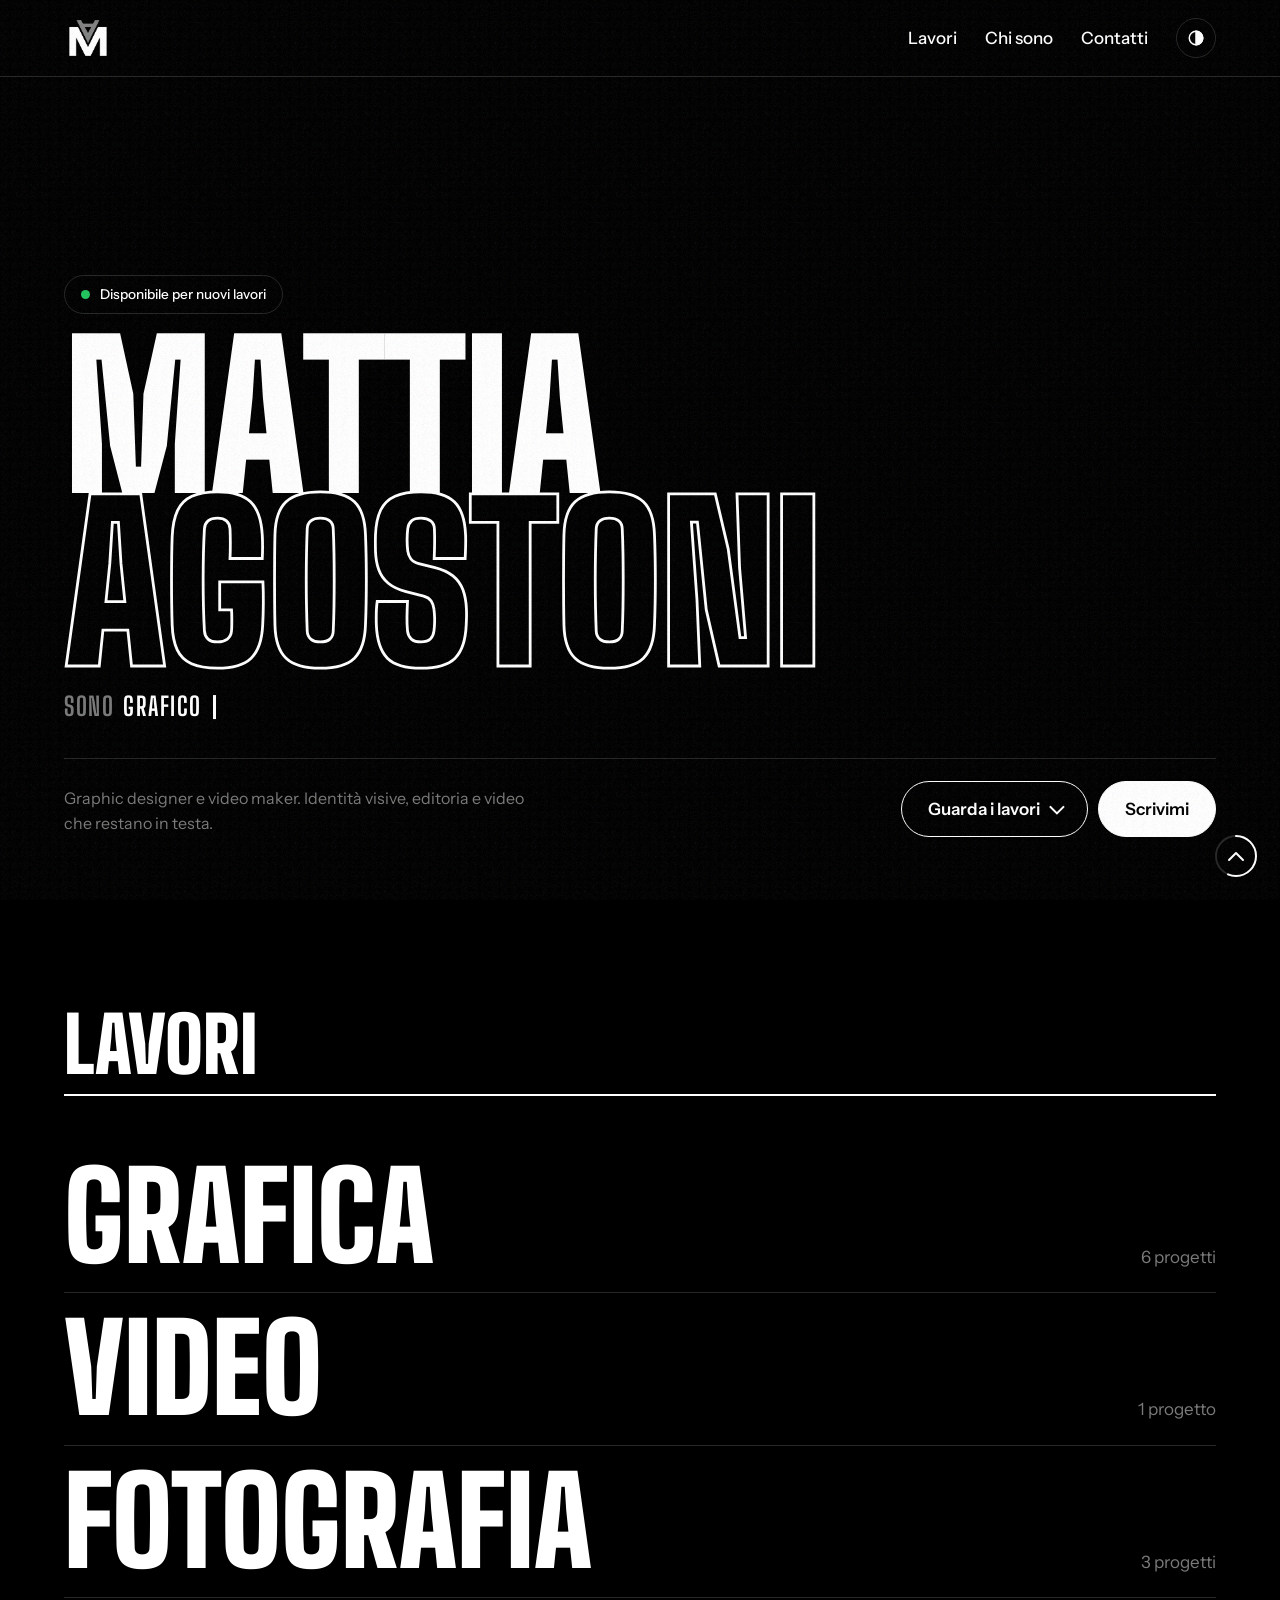
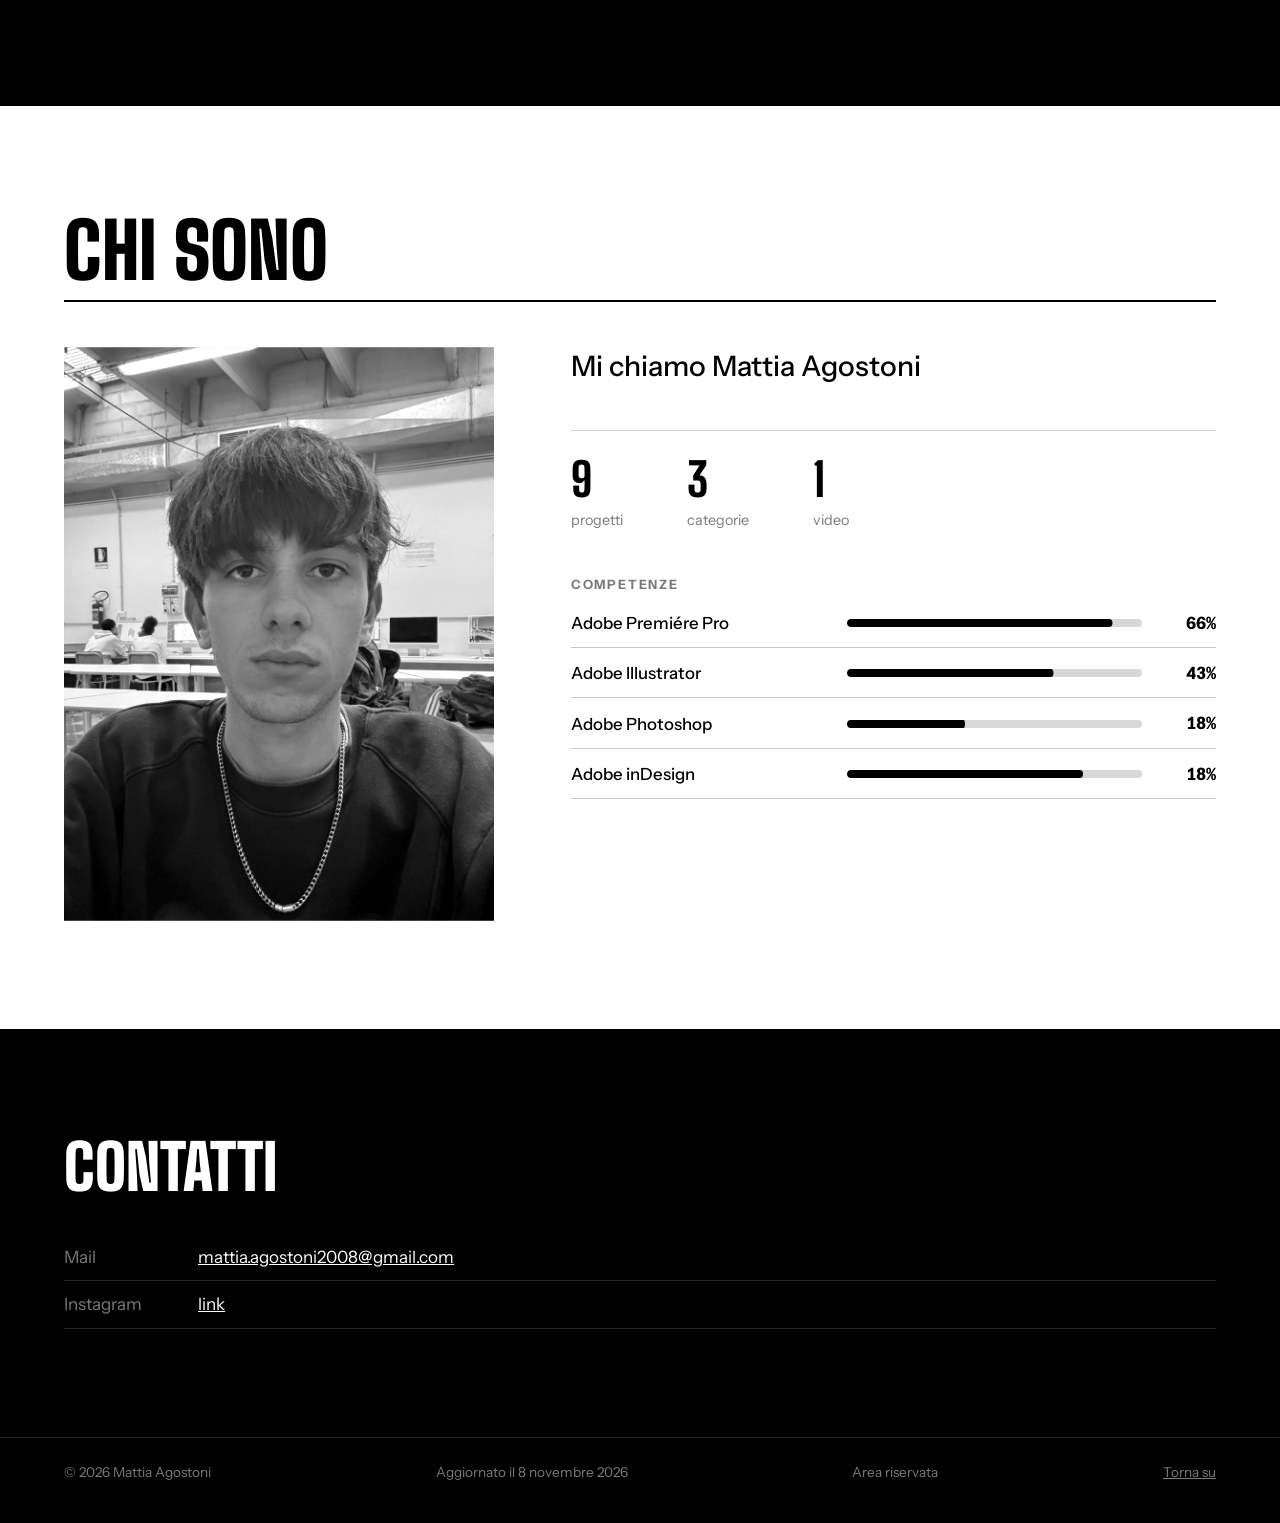
==== commit 8a32ba22: "Aggiornamento portfolio" ====
--- a/index.html
+++ b/index.html
@@ -1,5 +1,5 @@
 <!DOCTYPE html>
-<html lang="it" class=""><head>
+<html lang="it"><head>
 <meta charset="utf-8">
 <meta name="viewport" content="width=device-width,initial-scale=1">
 <title>Mattia Agostoni, portfolio</title>
@@ -8,62 +8,62 @@
 <link href="https://fonts.googleapis.com/css2?family=Big+Shoulders+Display:wght@800;900&amp;family=Instrument+Sans:wght@400;500;700&amp;display=swap" rel="stylesheet">
 <link rel="stylesheet" href="style.css">
 <link rel="icon" type="image/png" href="/immagini/1793708865116-0.png"><link rel="apple-touch-icon" href="/immagini/1793708865116-0.png"></head>
-<body class="pg">
-<div id="cu" class="h" style="left: 1064px; top: 710px;"></div><i id="pg" style="width: 30.5437%;"></i><style id="fs"></style><div id="wp"><b>Grafica</b></div><div id="fp" style="transform: translate(1100px, 560px) rotate(-4deg);" class=""><img alt="" src="/immagini/1793742583567-0.png"></div>
+<body class="pg pj">
+<div id="cu" class="h" style="left: 1068.01px; top: 746.989px;" data-t=""></div><i id="pg" style="width: 56.1926%;"></i><style id="fs"></style><div id="wp" class=""><b style="font-size: 8.5vw;"><span><i style="--i: 0;">M</i></span><span><i style="--i: 1;">O</i></span><span><i style="--i: 2;">N</i></span><span><i style="--i: 3;">O</i></span><span><i style="--i: 4;">G</i></span><span><i style="--i: 5;">R</i></span><span><i style="--i: 6;">A</i></span><span><i style="--i: 7;">M</i></span><span><i style="--i: 8;">M</i></span><span><i style="--i: 9;">A</i></span><span><i style="--i: 10;">&nbsp;</i></span><span><i style="--i: 11;">P</i></span><span><i style="--i: 12;">E</i></span><span><i style="--i: 13;">R</i></span><span><i style="--i: 14;">S</i></span><span><i style="--i: 15;">O</i></span><span><i style="--i: 16;">N</i></span><span><i style="--i: 17;">A</i></span><span><i style="--i: 18;">L</i></span><span><i style="--i: 19;">E</i></span></b></div><div id="fp" style="transform: translate(1104px, 597px) rotate(-4deg);" class=""><img alt="" src="/immagini/1794145789092-0.png"></div>
 
 <div id="root" data-init="1" data-m1="1">
 <header class="nav">
-  <div class="logo" data-img=""><img alt="Logo" class="" src="/immagini/1793742583568-1.png"><span>LOGO</span><b class="x" data-act="inv">Inverti colori</b></div>
-  <nav><a href="#lavori">Lavori</a><a href="#chi">Chi sono</a><a href="#contatti">Contatti</a></nav>
+  <div class="logo" data-img=""><img alt="Logo" class="" src="/immagini/1794145789162-1.png"><span>LOGO</span><b class="x" data-act="inv">Inverti colori</b></div>
+  <nav><a href="#lavori">Lavori</a><a href="#chi">Chi sono</a><a href="#contatti">Contatti</a><button class="th" data-act="th" aria-label="Cambia tema chiaro o scuro"><svg viewBox="0 0 24 24" width="18" height="18" fill="none" stroke="currentColor" stroke-width="2"><circle cx="12" cy="12" r="9"></circle><path d="M12 3v18a9 9 0 000-18z" fill="currentColor"></path></svg></button></nav>
 </header>
 
 <section class="hero">
   <video class="reel" muted="" loop="" autoplay="" playsinline=""></video>
   <div class="tl" style="top:90px;left:5vw"><button data-act="reel">Showreel</button></div>
-  <h1><span data-e="" class="" style="zoom: 1.3;">Mattia</span><span class="o" data-e="" style="zoom: 1.4;">Agostoni</span></h1>
+  <div class="avail"><i></i><span data-e="">Disponibile per nuovi lavori</span><b class="x" data-act="avail">Mostra o nascondi</b></div><h1><span data-e="" class="" style="zoom: 1.3;">Mattia</span><span class="o" data-e="" style="zoom: 1.4;">Agostoni</span></h1><p class="rot" data-w="grafico,video maker,fotografo"><span data-e="">Sono</span> <span class="rw"></span><i class="cr"></i><b class="x" data-act="words">Cambia parole</b></p>
   <div class="row">
     <p data-e="">Graphic designer e video maker. Identità visive, editoria e video che restano in testa.</p>
-    <a href="#lavori">Guarda i lavori</a>
+    <div class="acts"><a href="#lavori">Guarda i lavori</a><a class="wr" href="#contatti">Scrivimi</a></div>
   </div>
 </section>
 
-<section id="ix" class="">
+<section id="feat"><div class="sh"><h2>In evidenza</h2></div><div id="fw"></div></section><section id="ix" class="">
   <div class="sh"><h2>Lavori</h2></div>
   <ul id="cats"><li><a href="#/Grafica" data-c="Grafica" data-lay="">Grafica</a><span class="n">6 progetti</span><b class="x" data-act="rncat">Rinomina</b><b class="x" data-act="rmcat">Togli</b></li><li><a href="#/Video" data-c="Video">Video</a><span class="n">1 progetto</span><b class="x" data-act="rncat">Rinomina</b><b class="x" data-act="rmcat">Togli</b></li><li><a href="#/Fotografia" data-c="Fotografia" data-lay="">Fotografia</a><span class="n">3 progetti</span><b class="x" data-act="rncat">Rinomina</b><b class="x" data-act="rmcat">Togli</b></li></ul>
   <button class="ad" data-act="addcat">Aggiungi una categoria</button>
 </section>
 
 <section id="lavori">
-  <div class="sh sx vw"><div><a class="bk" href="#/">Indietro</a><h2>Grafica</h2></div><button class="f" data-act="film">Vista a rullino</button></div>
-  <div id="grid" class="dense"><article class="card" data-cat="Video" data-video="https://youtu.be/PuIefyYgbqE"><div class="media" data-img=""><img alt="" src="/immagini/1793742583569-2.png"></div><div class="gal"></div><div class="meta"><h3 data-e="" class="">LA RETE DIVIDE IL CAMPO, NON LE PERSONE</h3><p data-e="" class="">Progetto audiovisivo per <b>Sky </b>dedicato alla storia di <b>Arthur Ashe</b> e al tema dell’inclusione. Mi sono occupato di <b>ideazione, sceneggiatura, riprese e montaggio</b>. Il progetto ha vinto il concorso ed è stato premiato durante gli <b>Sky Inclusion Days 2026</b>.</p></div><div class="tl"><button data-act="cover">Copertina</button><button data-act="img">Galleria</button><details class="mn"><summary>Video</summary><div><button data-act="vfile">Carica un file</button><button data-act="vid">Incolla un link</button></div></details><details class="mn"><summary>Formato</summary><div><button data-act="ar">Automatico (standard)</button><button data-act="ar" data-v="1/1">Quadrato 1:1</button><button data-act="ar" data-v="4/5">Verticale 4:5 (Instagram)</button><button data-act="ar" data-v="3/4">Verticale 3:4</button><button data-act="ar" data-v="2/3">Verticale 2:3 (poster, foto)</button><button data-act="ar" data-v="9/16">Verticale 9:16 (Reel, Stories)</button><button data-act="ar" data-v="210/297">Foglio A4 verticale</button><button data-act="ar" data-v="4/3">Orizzontale 4:3</button><button data-act="ar" data-v="3/2">Orizzontale 3:2 (foto)</button><button data-act="ar" data-v="16/9">Orizzontale 16:9 (video)</button><button data-act="ar" data-v="21/9">Cinema 21:9</button></div></details><details class="mn"><summary>Altro</summary><div><button data-act="cat">Cambia categoria</button><button data-act="prv">Anteprima al passaggio</button><button data-act="ba">Prima e dopo</button><button data-act="del">Elimina progetto</button></div></details></div></article><article class="card" data-cat="Fotografia" style=""><div class="media" data-img=""><img alt="" src="/immagini/1793742583570-3.png"></div><div class="gal"><img src="/immagini/1793742583571-4.png" alt=""><img src="/immagini/1793742583571-5.png" alt=""></div><div class="meta"><h3 data-e="" class="">SCATTI IN MOVIMENTO</h3><p data-e="">Descrizione breve, anno</p></div><div class="tl"><button data-act="cover">Copertina</button><button data-act="img">Galleria</button><details class="mn"><summary>Video</summary><div><button data-act="vfile">Carica un file</button><button data-act="vid">Incolla un link</button></div></details><details class="mn"><summary>Formato</summary><div><button data-act="ar">Automatico (standard)</button><button data-act="ar" data-v="1/1">Quadrato 1:1</button><button data-act="ar" data-v="4/5">Verticale 4:5 (Instagram)</button><button data-act="ar" data-v="3/4">Verticale 3:4</button><button data-act="ar" data-v="2/3">Verticale 2:3 (poster, foto)</button><button data-act="ar" data-v="9/16">Verticale 9:16 (Reel, Stories)</button><button data-act="ar" data-v="210/297">Foglio A4 verticale</button><button data-act="ar" data-v="4/3">Orizzontale 4:3</button><button data-act="ar" data-v="3/2">Orizzontale 3:2 (foto)</button><button data-act="ar" data-v="16/9">Orizzontale 16:9 (video)</button><button data-act="ar" data-v="21/9">Cinema 21:9</button></div></details><details class="mn"><summary>Altro</summary><div><button data-act="cat">Cambia categoria</button><button data-act="prv">Anteprima al passaggio</button><button data-act="ba">Prima e dopo</button><button data-act="del">Elimina progetto</button></div></details></div></article><article class="card" data-cat="Grafica" style="grid-row-end: span 59;"><div class="media" data-img=""><img alt="" src="/immagini/1793742583567-0.png"></div><div class="gal"></div><div class="meta"><h3 data-e="" class="">MONOGRAMMA PERSONALE</h3><p data-e="">Descrizione breve, anno</p></div><div class="tl"><button data-act="cover">Copertina</button><button data-act="img">Galleria</button><details class="mn"><summary>Video</summary><div><button data-act="vfile">Carica un file</button><button data-act="vid">Incolla un link</button></div></details><details class="mn"><summary>Formato</summary><div><button data-act="ar">Automatico (standard)</button><button data-act="ar" data-v="1/1">Quadrato 1:1</button><button data-act="ar" data-v="4/5">Verticale 4:5 (Instagram)</button><button data-act="ar" data-v="3/4">Verticale 3:4</button><button data-act="ar" data-v="2/3">Verticale 2:3 (poster, foto)</button><button data-act="ar" data-v="9/16">Verticale 9:16 (Reel, Stories)</button><button data-act="ar" data-v="210/297">Foglio A4 verticale</button><button data-act="ar" data-v="4/3">Orizzontale 4:3</button><button data-act="ar" data-v="3/2">Orizzontale 3:2 (foto)</button><button data-act="ar" data-v="16/9">Orizzontale 16:9 (video)</button><button data-act="ar" data-v="21/9">Cinema 21:9</button></div></details><details class="mn"><summary>Altro</summary><div><button data-act="cat">Cambia categoria</button><button data-act="prv">Anteprima al passaggio</button><button data-act="ba">Prima e dopo</button><button data-act="del">Elimina progetto</button></div></details></div></article><article class="card" data-cat="Grafica" style="grid-row-end: span 92;"><div class="media" data-img="" style="aspect-ratio: 210 / 297;"><img alt="" src="/immagini/1793742583572-6.png"></div><div class="gal"></div><div class="meta"><h3 data-e="" class="">NATALE CON AVIS LISSONE</h3><p data-e="">Descrizione breve, anno</p></div><div class="tl"><button data-act="cover">Copertina</button><button data-act="img">Galleria</button><details class="mn"><summary>Video</summary><div><button data-act="vfile">Carica un file</button><button data-act="vid">Incolla un link</button></div></details><details class="mn"><summary>Formato</summary><div><button data-act="ar">Automatico (standard)</button><button data-act="ar" data-v="1/1">Quadrato 1:1</button><button data-act="ar" data-v="4/5">Verticale 4:5 (Instagram)</button><button data-act="ar" data-v="3/4">Verticale 3:4</button><button data-act="ar" data-v="2/3">Verticale 2:3 (poster, foto)</button><button data-act="ar" data-v="9/16">Verticale 9:16 (Reel, Stories)</button><button data-act="ar" data-v="210/297">Foglio A4 verticale</button><button data-act="ar" data-v="4/3">Orizzontale 4:3</button><button data-act="ar" data-v="3/2">Orizzontale 3:2 (foto)</button><button data-act="ar" data-v="16/9">Orizzontale 16:9 (video)</button><button data-act="ar" data-v="21/9">Cinema 21:9</button></div></details><details class="mn"><summary>Altro</summary><div><button data-act="cat">Cambia categoria</button><button data-act="prv">Anteprima al passaggio</button><button data-act="ba">Prima e dopo</button><button data-act="del">Elimina progetto</button></div></details></div></article><article class="card" data-cat="Grafica" style="grid-row-end: span 92;"><div class="media" data-img="" style="aspect-ratio: 210 / 297;"><img alt="" src="/immagini/1793742583573-7.png"></div><div class="gal"></div><div class="meta"><h3 data-e="" class="">POSTER BAUHAUS</h3><p data-e="">Descrizione breve, anno</p></div><div class="tl"><button data-act="cover">Copertina</button><button data-act="img">Galleria</button><details class="mn"><summary>Video</summary><div><button data-act="vfile">Carica un file</button><button data-act="vid">Incolla un link</button></div></details><details class="mn"><summary>Formato</summary><div><button data-act="ar">Automatico (standard)</button><button data-act="ar" data-v="1/1">Quadrato 1:1</button><button data-act="ar" data-v="4/5">Verticale 4:5 (Instagram)</button><button data-act="ar" data-v="3/4">Verticale 3:4</button><button data-act="ar" data-v="2/3">Verticale 2:3 (poster, foto)</button><button data-act="ar" data-v="9/16">Verticale 9:16 (Reel, Stories)</button><button data-act="ar" data-v="210/297">Foglio A4 verticale</button><button data-act="ar" data-v="4/3">Orizzontale 4:3</button><button data-act="ar" data-v="3/2">Orizzontale 3:2 (foto)</button><button data-act="ar" data-v="16/9">Orizzontale 16:9 (video)</button><button data-act="ar" data-v="21/9">Cinema 21:9</button></div></details><details class="mn"><summary>Altro</summary><div><button data-act="cat">Cambia categoria</button><button data-act="prv">Anteprima al passaggio</button><button data-act="ba">Prima e dopo</button><button data-act="del">Elimina progetto</button></div></details></div></article><article class="card" data-cat="Grafica" style="grid-row-end: span 92;"><div class="media" data-img="" style="aspect-ratio: 210 / 297;"><img alt="" src="/immagini/1793742583573-8.png"></div><div class="gal"></div><div class="meta"><h3 data-e="" class="">QUACK BEATS - MANIFESTO</h3><p data-e="">Descrizione breve, anno</p></div><div class="tl"><button data-act="cover">Copertina</button><button data-act="img">Galleria</button><details class="mn"><summary>Video</summary><div><button data-act="vfile">Carica un file</button><button data-act="vid">Incolla un link</button></div></details><details class="mn"><summary>Formato</summary><div><button data-act="ar">Automatico (standard)</button><button data-act="ar" data-v="1/1">Quadrato 1:1</button><button data-act="ar" data-v="4/5">Verticale 4:5 (Instagram)</button><button data-act="ar" data-v="3/4">Verticale 3:4</button><button data-act="ar" data-v="2/3">Verticale 2:3 (poster, foto)</button><button data-act="ar" data-v="9/16">Verticale 9:16 (Reel, Stories)</button><button data-act="ar" data-v="210/297">Foglio A4 verticale</button><button data-act="ar" data-v="4/3">Orizzontale 4:3</button><button data-act="ar" data-v="3/2">Orizzontale 3:2 (foto)</button><button data-act="ar" data-v="16/9">Orizzontale 16:9 (video)</button><button data-act="ar" data-v="21/9">Cinema 21:9</button></div></details><details class="mn"><summary>Altro</summary><div><button data-act="cat">Cambia categoria</button><button data-act="prv">Anteprima al passaggio</button><button data-act="ba">Prima e dopo</button><button data-act="del">Elimina progetto</button></div></details></div></article><article class="card" data-cat="Grafica" style="grid-row-end: span 83;"><div class="media" data-img=""><img alt="" src="/immagini/1793742583574-9.jpg"></div><div class="gal"></div><div class="meta"><h3 data-e="" class="">BRANDING - RADIO COSì COSà</h3><p data-e="">Descrizione breve, anno</p></div><div class="tl"><button data-act="cover">Copertina</button><button data-act="img">Galleria</button><details class="mn"><summary>Video</summary><div><button data-act="vfile">Carica un file</button><button data-act="vid">Incolla un link</button></div></details><details class="mn"><summary>Formato</summary><div><button data-act="ar">Automatico (standard)</button><button data-act="ar" data-v="1/1">Quadrato 1:1</button><button data-act="ar" data-v="4/5">Verticale 4:5 (Instagram)</button><button data-act="ar" data-v="3/4">Verticale 3:4</button><button data-act="ar" data-v="2/3">Verticale 2:3 (poster, foto)</button><button data-act="ar" data-v="9/16">Verticale 9:16 (Reel, Stories)</button><button data-act="ar" data-v="210/297">Foglio A4 verticale</button><button data-act="ar" data-v="4/3">Orizzontale 4:3</button><button data-act="ar" data-v="3/2">Orizzontale 3:2 (foto)</button><button data-act="ar" data-v="16/9">Orizzontale 16:9 (video)</button><button data-act="ar" data-v="21/9">Cinema 21:9</button></div></details><details class="mn"><summary>Altro</summary><div><button data-act="cat">Cambia categoria</button><button data-act="prv">Anteprima al passaggio</button><button data-act="ba">Prima e dopo</button><button data-act="del">Elimina progetto</button></div></details></div></article><article class="card" data-cat="Grafica" style="grid-row-end: span 70;"><div class="media" data-img="" style="aspect-ratio: 1 / 1;"><img alt="" src="/immagini/1793742583574-10.jpg"></div><div class="gal"></div><div class="meta"><h3 data-e="" class="">ECLISSI - PLAYLIST COVER</h3><p data-e="">Descrizione breve, anno</p></div><div class="tl"><button data-act="cover">Copertina</button><button data-act="img">Galleria</button><details class="mn"><summary>Video</summary><div><button data-act="vfile">Carica un file</button><button data-act="vid">Incolla un link</button></div></details><details class="mn"><summary>Formato</summary><div><button data-act="ar">Automatico (standard)</button><button data-act="ar" data-v="1/1">Quadrato 1:1</button><button data-act="ar" data-v="4/5">Verticale 4:5 (Instagram)</button><button data-act="ar" data-v="3/4">Verticale 3:4</button><button data-act="ar" data-v="2/3">Verticale 2:3 (poster, foto)</button><button data-act="ar" data-v="9/16">Verticale 9:16 (Reel, Stories)</button><button data-act="ar" data-v="210/297">Foglio A4 verticale</button><button data-act="ar" data-v="4/3">Orizzontale 4:3</button><button data-act="ar" data-v="3/2">Orizzontale 3:2 (foto)</button><button data-act="ar" data-v="16/9">Orizzontale 16:9 (video)</button><button data-act="ar" data-v="21/9">Cinema 21:9</button></div></details><details class="mn"><summary>Altro</summary><div><button data-act="cat">Cambia categoria</button><button data-act="prv">Anteprima al passaggio</button><button data-act="ba">Prima e dopo</button><button data-act="del">Elimina progetto</button></div></details></div></article><article class="card" data-cat="Fotografia" style=""><div class="media" data-img=""><img alt="" src="/immagini/1793742583575-11.jpg"></div><div class="gal"></div><div class="meta"><h3 data-e="" class="">LIBERI DI SCEGLIERE</h3><p data-e="">Descrizione breve, anno</p></div><div class="tl"><button data-act="cover">Copertina</button><button data-act="img">Galleria</button><details class="mn"><summary>Video</summary><div><button data-act="vfile">Carica un file</button><button data-act="vid">Incolla un link</button></div></details><details class="mn"><summary>Formato</summary><div><button data-act="ar">Automatico (standard)</button><button data-act="ar" data-v="1/1">Quadrato 1:1</button><button data-act="ar" data-v="4/5">Verticale 4:5 (Instagram)</button><button data-act="ar" data-v="3/4">Verticale 3:4</button><button data-act="ar" data-v="2/3">Verticale 2:3 (poster, foto)</button><button data-act="ar" data-v="9/16">Verticale 9:16 (Reel, Stories)</button><button data-act="ar" data-v="210/297">Foglio A4 verticale</button><button data-act="ar" data-v="4/3">Orizzontale 4:3</button><button data-act="ar" data-v="3/2">Orizzontale 3:2 (foto)</button><button data-act="ar" data-v="16/9">Orizzontale 16:9 (video)</button><button data-act="ar" data-v="21/9">Cinema 21:9</button></div></details><details class="mn"><summary>Altro</summary><div><button data-act="cat">Cambia categoria</button><button data-act="prv">Anteprima al passaggio</button><button data-act="ba">Prima e dopo</button><button data-act="del">Elimina progetto</button></div></details></div></article><article class="card" data-cat="Fotografia" style=""><div class="media" data-img=""><img alt="" src="/immagini/1793742583575-12.jpg"></div><div class="gal"></div><div class="meta"><h3 data-e="" class="">MAGRITTE</h3><p data-e="">Descrizione breve, anno</p></div><div class="tl"><button data-act="cover">Copertina</button><button data-act="img">Galleria</button><details class="mn"><summary>Video</summary><div><button data-act="vfile">Carica un file</button><button data-act="vid">Incolla un link</button></div></details><details class="mn"><summary>Formato</summary><div><button data-act="ar">Automatico (standard)</button><button data-act="ar" data-v="1/1">Quadrato 1:1</button><button data-act="ar" data-v="4/5">Verticale 4:5 (Instagram)</button><button data-act="ar" data-v="3/4">Verticale 3:4</button><button data-act="ar" data-v="2/3">Verticale 2:3 (poster, foto)</button><button data-act="ar" data-v="9/16">Verticale 9:16 (Reel, Stories)</button><button data-act="ar" data-v="210/297">Foglio A4 verticale</button><button data-act="ar" data-v="4/3">Orizzontale 4:3</button><button data-act="ar" data-v="3/2">Orizzontale 3:2 (foto)</button><button data-act="ar" data-v="16/9">Orizzontale 16:9 (video)</button><button data-act="ar" data-v="21/9">Cinema 21:9</button></div></details><details class="mn"><summary>Altro</summary><div><button data-act="cat">Cambia categoria</button><button data-act="prv">Anteprima al passaggio</button><button data-act="ba">Prima e dopo</button><button data-act="del">Elimina progetto</button></div></details></div></article></div>
+  <div class="sh sx vw"><div><a class="bk" href="#/Grafica">Indietro</a><h2>Grafica</h2></div><button class="f" data-act="film">Vista a griglia</button><button class="f cpl" data-act="cpl">Copia link</button></div>
+  <div id="grid" class="dense"><article class="card" data-cat="Video" data-video="https://youtu.be/PuIefyYgbqE" data-id="la-rete-divide-il-campo-non-le-persone" style=""><div class="media" data-img=""><img alt="" src="/immagini/1794145789241-2.png" loading="lazy" decoding="async"></div><div class="gal"></div><div class="meta"><h3 data-e="" class="">LA RETE DIVIDE IL CAMPO, NON LE PERSONE</h3><p data-e="" class="">Progetto audiovisivo per <b>Sky </b>dedicato alla storia di <b>Arthur Ashe</b> e al tema dell’inclusione. Mi sono occupato di <b>ideazione, sceneggiatura, riprese e montaggio</b>. Il progetto ha vinto il concorso ed è stato premiato durante gli <b>Sky Inclusion Days 2026</b>.</p><div class="pal"><div class="cols"></div><p class="fnt" data-e=""></p><button class="ad" data-act="addcol">Aggiungi un colore</button></div></div><div class="det"><div class="emb"></div><div class="dsc" data-e=""></div><div class="bks"></div><div class="addb"><span>Aggiungi un blocco:</span><button data-act="ab" data-v="t">Testo</button><button data-act="ab" data-v="i">Foto</button><button data-act="ab" data-v="i2">Due foto</button><button data-act="ab" data-v="v">Video</button><button data-act="ab" data-v="q">Citazione</button></div></div><div class="tl"><span class="dg" draggable="true" title="Trascina per cambiare l'ordine">Sposta</span><button data-act="cover">Copertina</button><button data-act="img">Galleria</button><details class="mn"><summary>Video</summary><div><button data-act="vfile">Carica un file</button><button data-act="vid">Incolla un link</button></div></details><details class="mn"><summary>Formato</summary><div><button data-act="ar">Automatico (standard)</button><button data-act="ar" data-v="1/1">Quadrato 1:1</button><button data-act="ar" data-v="4/5">Verticale 4:5 (Instagram)</button><button data-act="ar" data-v="3/4">Verticale 3:4</button><button data-act="ar" data-v="2/3">Verticale 2:3 (poster, foto)</button><button data-act="ar" data-v="9/16">Verticale 9:16 (Reel, Stories)</button><button data-act="ar" data-v="210/297">Foglio A4 verticale</button><button data-act="ar" data-v="4/3">Orizzontale 4:3</button><button data-act="ar" data-v="3/2">Orizzontale 3:2 (foto)</button><button data-act="ar" data-v="16/9">Orizzontale 16:9 (video)</button><button data-act="ar" data-v="21/9">Cinema 21:9</button></div></details><details class="mn"><summary>Altro</summary><div><button data-act="cat">Cambia categoria</button><button data-act="prv">Anteprima al passaggio</button><button data-act="ba">Prima e dopo</button><button data-act="ft">Metti o togli da In evidenza</button><button data-act="dr">Nascondi o mostra (bozza)</button><button data-act="dup">Duplica progetto</button><button data-act="del">Elimina progetto</button></div></details></div></article><article class="card" data-cat="Fotografia" style="" data-id="scatti-in-movimento"><div class="media" data-img=""><img alt="" src="/immagini/1794145789306-3.png" loading="lazy" decoding="async"></div><div class="gal"><img src="/immagini/1794145789381-4.png" alt="" loading="lazy" decoding="async"><img src="/immagini/1794145789465-5.png" alt="" loading="lazy" decoding="async"></div><div class="meta"><h3 data-e="" class="">SCATTI IN MOVIMENTO</h3><p data-e="">Descrizione breve, anno</p><div class="pal"><div class="cols"></div><p class="fnt" data-e=""></p><button class="ad" data-act="addcol">Aggiungi un colore</button></div></div><div class="det"><div class="emb"></div><div class="dsc" data-e=""></div><div class="bks"></div><div class="addb"><span>Aggiungi un blocco:</span><button data-act="ab" data-v="t">Testo</button><button data-act="ab" data-v="i">Foto</button><button data-act="ab" data-v="i2">Due foto</button><button data-act="ab" data-v="v">Video</button><button data-act="ab" data-v="q">Citazione</button></div></div><div class="tl"><span class="dg" draggable="true" title="Trascina per cambiare l'ordine">Sposta</span><button data-act="cover">Copertina</button><button data-act="img">Galleria</button><details class="mn"><summary>Video</summary><div><button data-act="vfile">Carica un file</button><button data-act="vid">Incolla un link</button></div></details><details class="mn"><summary>Formato</summary><div><button data-act="ar">Automatico (standard)</button><button data-act="ar" data-v="1/1">Quadrato 1:1</button><button data-act="ar" data-v="4/5">Verticale 4:5 (Instagram)</button><button data-act="ar" data-v="3/4">Verticale 3:4</button><button data-act="ar" data-v="2/3">Verticale 2:3 (poster, foto)</button><button data-act="ar" data-v="9/16">Verticale 9:16 (Reel, Stories)</button><button data-act="ar" data-v="210/297">Foglio A4 verticale</button><button data-act="ar" data-v="4/3">Orizzontale 4:3</button><button data-act="ar" data-v="3/2">Orizzontale 3:2 (foto)</button><button data-act="ar" data-v="16/9">Orizzontale 16:9 (video)</button><button data-act="ar" data-v="21/9">Cinema 21:9</button></div></details><details class="mn"><summary>Altro</summary><div><button data-act="cat">Cambia categoria</button><button data-act="prv">Anteprima al passaggio</button><button data-act="ba">Prima e dopo</button><button data-act="ft">Metti o togli da In evidenza</button><button data-act="dr">Nascondi o mostra (bozza)</button><button data-act="dup">Duplica progetto</button><button data-act="del">Elimina progetto</button></div></details></div></article><article class="card" data-cat="Grafica" style="grid-row-end: span 135;" data-id="monogramma-personale"><div class="media" data-img="" style="aspect-ratio: 1 / 1; --arn: 1;"><img alt="" src="/immagini/1794145789092-0.png" loading="lazy" decoding="async"></div><div class="gal"></div><div class="meta"><h3 data-e="" class="">MONOGRAMMA PERSONALE</h3><p data-e="">Descrizione breve, anno</p><div class="pal"><div class="cols"></div><p class="fnt" data-e=""></p><button class="ad" data-act="addcol">Aggiungi un colore</button></div></div><div class="det"><div class="emb"></div><div class="dsc" data-e=""></div><div class="bks"></div><div class="addb"><span>Aggiungi un blocco:</span><button data-act="ab" data-v="t">Testo</button><button data-act="ab" data-v="i">Foto</button><button data-act="ab" data-v="i2">Due foto</button><button data-act="ab" data-v="v">Video</button><button data-act="ab" data-v="q">Citazione</button></div></div><div class="tl"><span class="dg" draggable="true" title="Trascina per cambiare l'ordine">Sposta</span><button data-act="cover">Copertina</button><button data-act="img">Galleria</button><details class="mn"><summary>Video</summary><div><button data-act="vfile">Carica un file</button><button data-act="vid">Incolla un link</button></div></details><details class="mn"><summary>Formato</summary><div><button data-act="ar">Automatico (standard)</button><button data-act="ar" data-v="1/1">Quadrato 1:1</button><button data-act="ar" data-v="4/5">Verticale 4:5 (Instagram)</button><button data-act="ar" data-v="3/4">Verticale 3:4</button><button data-act="ar" data-v="2/3">Verticale 2:3 (poster, foto)</button><button data-act="ar" data-v="9/16">Verticale 9:16 (Reel, Stories)</button><button data-act="ar" data-v="210/297">Foglio A4 verticale</button><button data-act="ar" data-v="4/3">Orizzontale 4:3</button><button data-act="ar" data-v="3/2">Orizzontale 3:2 (foto)</button><button data-act="ar" data-v="16/9">Orizzontale 16:9 (video)</button><button data-act="ar" data-v="21/9">Cinema 21:9</button></div></details><details class="mn"><summary>Altro</summary><div><button data-act="cat">Cambia categoria</button><button data-act="prv">Anteprima al passaggio</button><button data-act="ba">Prima e dopo</button><button data-act="ft">Metti o togli da In evidenza</button><button data-act="dr">Nascondi o mostra (bozza)</button><button data-act="dup">Duplica progetto</button><button data-act="del">Elimina progetto</button></div></details></div></article><article class="card" data-cat="Grafica" style="" data-id="natale-con-avis-lissone"><div class="media" data-img="" style="aspect-ratio: 210 / 297;"><img alt="" src="/immagini/1794145789533-6.png" loading="lazy" decoding="async"></div><div class="gal"></div><div class="meta"><h3 data-e="" class="">NATALE CON AVIS LISSONE</h3><p data-e="">Descrizione breve, anno</p><div class="pal"><div class="cols"></div><p class="fnt" data-e=""></p><button class="ad" data-act="addcol">Aggiungi un colore</button></div></div><div class="det"><div class="emb"></div><div class="dsc" data-e=""></div><div class="bks"></div><div class="addb"><span>Aggiungi un blocco:</span><button data-act="ab" data-v="t">Testo</button><button data-act="ab" data-v="i">Foto</button><button data-act="ab" data-v="i2">Due foto</button><button data-act="ab" data-v="v">Video</button><button data-act="ab" data-v="q">Citazione</button></div></div><div class="tl"><span class="dg" draggable="true" title="Trascina per cambiare l'ordine">Sposta</span><button data-act="cover">Copertina</button><button data-act="img">Galleria</button><details class="mn"><summary>Video</summary><div><button data-act="vfile">Carica un file</button><button data-act="vid">Incolla un link</button></div></details><details class="mn"><summary>Formato</summary><div><button data-act="ar">Automatico (standard)</button><button data-act="ar" data-v="1/1">Quadrato 1:1</button><button data-act="ar" data-v="4/5">Verticale 4:5 (Instagram)</button><button data-act="ar" data-v="3/4">Verticale 3:4</button><button data-act="ar" data-v="2/3">Verticale 2:3 (poster, foto)</button><button data-act="ar" data-v="9/16">Verticale 9:16 (Reel, Stories)</button><button data-act="ar" data-v="210/297">Foglio A4 verticale</button><button data-act="ar" data-v="4/3">Orizzontale 4:3</button><button data-act="ar" data-v="3/2">Orizzontale 3:2 (foto)</button><button data-act="ar" data-v="16/9">Orizzontale 16:9 (video)</button><button data-act="ar" data-v="21/9">Cinema 21:9</button></div></details><details class="mn"><summary>Altro</summary><div><button data-act="cat">Cambia categoria</button><button data-act="prv">Anteprima al passaggio</button><button data-act="ba">Prima e dopo</button><button data-act="ft">Metti o togli da In evidenza</button><button data-act="dr">Nascondi o mostra (bozza)</button><button data-act="dup">Duplica progetto</button><button data-act="del">Elimina progetto</button></div></details></div></article><article class="card" data-cat="Grafica" style="" data-id="poster-bauhaus"><div class="media" data-img="" style="aspect-ratio: 210 / 297;"><img alt="" src="/immagini/1794145789596-7.png" loading="lazy" decoding="async"></div><div class="gal"></div><div class="meta"><h3 data-e="" class="">POSTER BAUHAUS</h3><p data-e="">Descrizione breve, anno</p><div class="pal"><div class="cols"></div><p class="fnt" data-e=""></p><button class="ad" data-act="addcol">Aggiungi un colore</button></div></div><div class="det"><div class="emb"></div><div class="dsc" data-e=""></div><div class="bks"></div><div class="addb"><span>Aggiungi un blocco:</span><button data-act="ab" data-v="t">Testo</button><button data-act="ab" data-v="i">Foto</button><button data-act="ab" data-v="i2">Due foto</button><button data-act="ab" data-v="v">Video</button><button data-act="ab" data-v="q">Citazione</button></div></div><div class="tl"><span class="dg" draggable="true" title="Trascina per cambiare l'ordine">Sposta</span><button data-act="cover">Copertina</button><button data-act="img">Galleria</button><details class="mn"><summary>Video</summary><div><button data-act="vfile">Carica un file</button><button data-act="vid">Incolla un link</button></div></details><details class="mn"><summary>Formato</summary><div><button data-act="ar">Automatico (standard)</button><button data-act="ar" data-v="1/1">Quadrato 1:1</button><button data-act="ar" data-v="4/5">Verticale 4:5 (Instagram)</button><button data-act="ar" data-v="3/4">Verticale 3:4</button><button data-act="ar" data-v="2/3">Verticale 2:3 (poster, foto)</button><button data-act="ar" data-v="9/16">Verticale 9:16 (Reel, Stories)</button><button data-act="ar" data-v="210/297">Foglio A4 verticale</button><button data-act="ar" data-v="4/3">Orizzontale 4:3</button><button data-act="ar" data-v="3/2">Orizzontale 3:2 (foto)</button><button data-act="ar" data-v="16/9">Orizzontale 16:9 (video)</button><button data-act="ar" data-v="21/9">Cinema 21:9</button></div></details><details class="mn"><summary>Altro</summary><div><button data-act="cat">Cambia categoria</button><button data-act="prv">Anteprima al passaggio</button><button data-act="ba">Prima e dopo</button><button data-act="ft">Metti o togli da In evidenza</button><button data-act="dr">Nascondi o mostra (bozza)</button><button data-act="dup">Duplica progetto</button><button data-act="del">Elimina progetto</button></div></details></div></article><article class="card" data-cat="Grafica" style="" data-id="quack-beats-manifesto"><div class="media" data-img="" style="aspect-ratio: 210 / 297;"><img alt="" src="/immagini/1794145789759-8.png" loading="lazy" decoding="async"></div><div class="gal"></div><div class="meta"><h3 data-e="" class="">QUACK BEATS - MANIFESTO</h3><p data-e="">Descrizione breve, anno</p><div class="pal"><div class="cols"></div><p class="fnt" data-e=""></p><button class="ad" data-act="addcol">Aggiungi un colore</button></div></div><div class="det"><div class="emb"></div><div class="dsc" data-e=""></div><div class="bks"></div><div class="addb"><span>Aggiungi un blocco:</span><button data-act="ab" data-v="t">Testo</button><button data-act="ab" data-v="i">Foto</button><button data-act="ab" data-v="i2">Due foto</button><button data-act="ab" data-v="v">Video</button><button data-act="ab" data-v="q">Citazione</button></div></div><div class="tl"><span class="dg" draggable="true" title="Trascina per cambiare l'ordine">Sposta</span><button data-act="cover">Copertina</button><button data-act="img">Galleria</button><details class="mn"><summary>Video</summary><div><button data-act="vfile">Carica un file</button><button data-act="vid">Incolla un link</button></div></details><details class="mn"><summary>Formato</summary><div><button data-act="ar">Automatico (standard)</button><button data-act="ar" data-v="1/1">Quadrato 1:1</button><button data-act="ar" data-v="4/5">Verticale 4:5 (Instagram)</button><button data-act="ar" data-v="3/4">Verticale 3:4</button><button data-act="ar" data-v="2/3">Verticale 2:3 (poster, foto)</button><button data-act="ar" data-v="9/16">Verticale 9:16 (Reel, Stories)</button><button data-act="ar" data-v="210/297">Foglio A4 verticale</button><button data-act="ar" data-v="4/3">Orizzontale 4:3</button><button data-act="ar" data-v="3/2">Orizzontale 3:2 (foto)</button><button data-act="ar" data-v="16/9">Orizzontale 16:9 (video)</button><button data-act="ar" data-v="21/9">Cinema 21:9</button></div></details><details class="mn"><summary>Altro</summary><div><button data-act="cat">Cambia categoria</button><button data-act="prv">Anteprima al passaggio</button><button data-act="ba">Prima e dopo</button><button data-act="ft">Metti o togli da In evidenza</button><button data-act="dr">Nascondi o mostra (bozza)</button><button data-act="dup">Duplica progetto</button><button data-act="del">Elimina progetto</button></div></details></div></article><article class="card" data-cat="Grafica" style="" data-id="branding-radio-cosi-cosa"><div class="media" data-img=""><img alt="" src="/immagini/1794145789781-9.jpg" loading="lazy" decoding="async"></div><div class="gal"></div><div class="meta"><h3 data-e="" class="">BRANDING - RADIO COSì COSà</h3><p data-e="">Descrizione breve, anno</p><div class="pal"><div class="cols"></div><p class="fnt" data-e=""></p><button class="ad" data-act="addcol">Aggiungi un colore</button></div></div><div class="det"><div class="emb"></div><div class="dsc" data-e=""></div><div class="bks"></div><div class="addb"><span>Aggiungi un blocco:</span><button data-act="ab" data-v="t">Testo</button><button data-act="ab" data-v="i">Foto</button><button data-act="ab" data-v="i2">Due foto</button><button data-act="ab" data-v="v">Video</button><button data-act="ab" data-v="q">Citazione</button></div></div><div class="tl"><span class="dg" draggable="true" title="Trascina per cambiare l'ordine">Sposta</span><button data-act="cover">Copertina</button><button data-act="img">Galleria</button><details class="mn"><summary>Video</summary><div><button data-act="vfile">Carica un file</button><button data-act="vid">Incolla un link</button></div></details><details class="mn"><summary>Formato</summary><div><button data-act="ar">Automatico (standard)</button><button data-act="ar" data-v="1/1">Quadrato 1:1</button><button data-act="ar" data-v="4/5">Verticale 4:5 (Instagram)</button><button data-act="ar" data-v="3/4">Verticale 3:4</button><button data-act="ar" data-v="2/3">Verticale 2:3 (poster, foto)</button><button data-act="ar" data-v="9/16">Verticale 9:16 (Reel, Stories)</button><button data-act="ar" data-v="210/297">Foglio A4 verticale</button><button data-act="ar" data-v="4/3">Orizzontale 4:3</button><button data-act="ar" data-v="3/2">Orizzontale 3:2 (foto)</button><button data-act="ar" data-v="16/9">Orizzontale 16:9 (video)</button><button data-act="ar" data-v="21/9">Cinema 21:9</button></div></details><details class="mn"><summary>Altro</summary><div><button data-act="cat">Cambia categoria</button><button data-act="prv">Anteprima al passaggio</button><button data-act="ba">Prima e dopo</button><button data-act="ft">Metti o togli da In evidenza</button><button data-act="dr">Nascondi o mostra (bozza)</button><button data-act="dup">Duplica progetto</button><button data-act="del">Elimina progetto</button></div></details></div></article><article class="card" data-cat="Grafica" style="" data-id="eclissi-playlist-cover"><div class="media" data-img="" style="aspect-ratio: 1 / 1;"><img alt="" src="/immagini/1794145789788-10.jpg" loading="lazy" decoding="async"></div><div class="gal"></div><div class="meta"><h3 data-e="" class="">ECLISSI - PLAYLIST COVER</h3><p data-e="">Descrizione breve, anno</p><div class="pal"><div class="cols"></div><p class="fnt" data-e=""></p><button class="ad" data-act="addcol">Aggiungi un colore</button></div></div><div class="det"><div class="emb"></div><div class="dsc" data-e=""></div><div class="bks"></div><div class="addb"><span>Aggiungi un blocco:</span><button data-act="ab" data-v="t">Testo</button><button data-act="ab" data-v="i">Foto</button><button data-act="ab" data-v="i2">Due foto</button><button data-act="ab" data-v="v">Video</button><button data-act="ab" data-v="q">Citazione</button></div></div><div class="tl"><span class="dg" draggable="true" title="Trascina per cambiare l'ordine">Sposta</span><button data-act="cover">Copertina</button><button data-act="img">Galleria</button><details class="mn"><summary>Video</summary><div><button data-act="vfile">Carica un file</button><button data-act="vid">Incolla un link</button></div></details><details class="mn"><summary>Formato</summary><div><button data-act="ar">Automatico (standard)</button><button data-act="ar" data-v="1/1">Quadrato 1:1</button><button data-act="ar" data-v="4/5">Verticale 4:5 (Instagram)</button><button data-act="ar" data-v="3/4">Verticale 3:4</button><button data-act="ar" data-v="2/3">Verticale 2:3 (poster, foto)</button><button data-act="ar" data-v="9/16">Verticale 9:16 (Reel, Stories)</button><button data-act="ar" data-v="210/297">Foglio A4 verticale</button><button data-act="ar" data-v="4/3">Orizzontale 4:3</button><button data-act="ar" data-v="3/2">Orizzontale 3:2 (foto)</button><button data-act="ar" data-v="16/9">Orizzontale 16:9 (video)</button><button data-act="ar" data-v="21/9">Cinema 21:9</button></div></details><details class="mn"><summary>Altro</summary><div><button data-act="cat">Cambia categoria</button><button data-act="prv">Anteprima al passaggio</button><button data-act="ba">Prima e dopo</button><button data-act="ft">Metti o togli da In evidenza</button><button data-act="dr">Nascondi o mostra (bozza)</button><button data-act="dup">Duplica progetto</button><button data-act="del">Elimina progetto</button></div></details></div></article><article class="card" data-cat="Fotografia" style="" data-id="liberi-di-scegliere"><div class="media" data-img=""><img alt="" src="/immagini/1794145789790-11.jpg" loading="lazy" decoding="async"></div><div class="gal"></div><div class="meta"><h3 data-e="" class="">LIBERI DI SCEGLIERE</h3><p data-e="">Descrizione breve, anno</p><div class="pal"><div class="cols"></div><p class="fnt" data-e=""></p><button class="ad" data-act="addcol">Aggiungi un colore</button></div></div><div class="det"><div class="emb"></div><div class="dsc" data-e=""></div><div class="bks"></div><div class="addb"><span>Aggiungi un blocco:</span><button data-act="ab" data-v="t">Testo</button><button data-act="ab" data-v="i">Foto</button><button data-act="ab" data-v="i2">Due foto</button><button data-act="ab" data-v="v">Video</button><button data-act="ab" data-v="q">Citazione</button></div></div><div class="tl"><span class="dg" draggable="true" title="Trascina per cambiare l'ordine">Sposta</span><button data-act="cover">Copertina</button><button data-act="img">Galleria</button><details class="mn"><summary>Video</summary><div><button data-act="vfile">Carica un file</button><button data-act="vid">Incolla un link</button></div></details><details class="mn"><summary>Formato</summary><div><button data-act="ar">Automatico (standard)</button><button data-act="ar" data-v="1/1">Quadrato 1:1</button><button data-act="ar" data-v="4/5">Verticale 4:5 (Instagram)</button><button data-act="ar" data-v="3/4">Verticale 3:4</button><button data-act="ar" data-v="2/3">Verticale 2:3 (poster, foto)</button><button data-act="ar" data-v="9/16">Verticale 9:16 (Reel, Stories)</button><button data-act="ar" data-v="210/297">Foglio A4 verticale</button><button data-act="ar" data-v="4/3">Orizzontale 4:3</button><button data-act="ar" data-v="3/2">Orizzontale 3:2 (foto)</button><button data-act="ar" data-v="16/9">Orizzontale 16:9 (video)</button><button data-act="ar" data-v="21/9">Cinema 21:9</button></div></details><details class="mn"><summary>Altro</summary><div><button data-act="cat">Cambia categoria</button><button data-act="prv">Anteprima al passaggio</button><button data-act="ba">Prima e dopo</button><button data-act="ft">Metti o togli da In evidenza</button><button data-act="dr">Nascondi o mostra (bozza)</button><button data-act="dup">Duplica progetto</button><button data-act="del">Elimina progetto</button></div></details></div></article><article class="card" data-cat="Fotografia" style="" data-id="magritte"><div class="media" data-img=""><img alt="" src="/immagini/1794145789791-12.jpg" loading="lazy" decoding="async"></div><div class="gal"></div><div class="meta"><h3 data-e="" class="">MAGRITTE</h3><p data-e="">Descrizione breve, anno</p><div class="pal"><div class="cols"></div><p class="fnt" data-e=""></p><button class="ad" data-act="addcol">Aggiungi un colore</button></div></div><div class="det"><div class="emb"></div><div class="dsc" data-e=""></div><div class="bks"></div><div class="addb"><span>Aggiungi un blocco:</span><button data-act="ab" data-v="t">Testo</button><button data-act="ab" data-v="i">Foto</button><button data-act="ab" data-v="i2">Due foto</button><button data-act="ab" data-v="v">Video</button><button data-act="ab" data-v="q">Citazione</button></div></div><div class="tl"><span class="dg" draggable="true" title="Trascina per cambiare l'ordine">Sposta</span><button data-act="cover">Copertina</button><button data-act="img">Galleria</button><details class="mn"><summary>Video</summary><div><button data-act="vfile">Carica un file</button><button data-act="vid">Incolla un link</button></div></details><details class="mn"><summary>Formato</summary><div><button data-act="ar">Automatico (standard)</button><button data-act="ar" data-v="1/1">Quadrato 1:1</button><button data-act="ar" data-v="4/5">Verticale 4:5 (Instagram)</button><button data-act="ar" data-v="3/4">Verticale 3:4</button><button data-act="ar" data-v="2/3">Verticale 2:3 (poster, foto)</button><button data-act="ar" data-v="9/16">Verticale 9:16 (Reel, Stories)</button><button data-act="ar" data-v="210/297">Foglio A4 verticale</button><button data-act="ar" data-v="4/3">Orizzontale 4:3</button><button data-act="ar" data-v="3/2">Orizzontale 3:2 (foto)</button><button data-act="ar" data-v="16/9">Orizzontale 16:9 (video)</button><button data-act="ar" data-v="21/9">Cinema 21:9</button></div></details><details class="mn"><summary>Altro</summary><div><button data-act="cat">Cambia categoria</button><button data-act="prv">Anteprima al passaggio</button><button data-act="ba">Prima e dopo</button><button data-act="ft">Metti o togli da In evidenza</button><button data-act="dr">Nascondi o mostra (bozza)</button><button data-act="dup">Duplica progetto</button><button data-act="del">Elimina progetto</button></div></details></div></article></div><div id="mq"><div class="mt" style="transform: translate3d(-1.71987px, 0px, 0px);"><a class="mi" style="--i:0" href="#/Grafica/monogramma-personale" draggable="false"><span class="mm" style="aspect-ratio:1 / 1"><img src="/immagini/1794145789092-0.png" alt="" draggable="false"></span><b>MONOGRAMMA PERSONALE</b><small>Descrizione breve, anno</small></a><a class="mi" style="--i:1" href="#/Grafica/natale-con-avis-lissone" draggable="false"><span class="mm" style="aspect-ratio:210 / 297"><img src="/immagini/1794145789533-6.png" alt="" draggable="false"></span><b>NATALE CON AVIS LISSONE</b><small>Descrizione breve, anno</small></a><a class="mi" style="--i:2" href="#/Grafica/poster-bauhaus" draggable="false"><span class="mm" style="aspect-ratio:210 / 297"><img src="/immagini/1794145789596-7.png" alt="" draggable="false"></span><b>POSTER BAUHAUS</b><small>Descrizione breve, anno</small></a><a class="mi" style="--i:3" href="#/Grafica/quack-beats-manifesto" draggable="false"><span class="mm" style="aspect-ratio:210 / 297"><img src="/immagini/1794145789759-8.png" alt="" draggable="false"></span><b>QUACK BEATS - MANIFESTO</b><small>Descrizione breve, anno</small></a><a class="mi" style="--i:4" href="#/Grafica/branding-radio-cosi-cosa" draggable="false"><span class="mm" style="aspect-ratio:4 / 5"><img src="/immagini/1794145789781-9.jpg" alt="" draggable="false"></span><b>BRANDING - RADIO COSì COSà</b><small>Descrizione breve, anno</small></a><a class="mi" style="--i:5" href="#/Grafica/eclissi-playlist-cover" draggable="false"><span class="mm" style="aspect-ratio:1 / 1"><img src="/immagini/1794145789788-10.jpg" alt="" draggable="false"></span><b>ECLISSI - PLAYLIST COVER</b><small>Descrizione breve, anno</small></a><a class="mi" style="--i:0" href="#/Grafica/monogramma-personale" draggable="false"><span class="mm" style="aspect-ratio:1 / 1"><img src="/immagini/1794145789092-0.png" alt="" draggable="false"></span><b>MONOGRAMMA PERSONALE</b><small>Descrizione breve, anno</small></a><a class="mi" style="--i:1" href="#/Grafica/natale-con-avis-lissone" draggable="false"><span class="mm" style="aspect-ratio:210 / 297"><img src="/immagini/1794145789533-6.png" alt="" draggable="false"></span><b>NATALE CON AVIS LISSONE</b><small>Descrizione breve, anno</small></a><a class="mi" style="--i:2" href="#/Grafica/poster-bauhaus" draggable="false"><span class="mm" style="aspect-ratio:210 / 297"><img src="/immagini/1794145789596-7.png" alt="" draggable="false"></span><b>POSTER BAUHAUS</b><small>Descrizione breve, anno</small></a><a class="mi" style="--i:3" href="#/Grafica/quack-beats-manifesto" draggable="false"><span class="mm" style="aspect-ratio:210 / 297"><img src="/immagini/1794145789759-8.png" alt="" draggable="false"></span><b>QUACK BEATS - MANIFESTO</b><small>Descrizione breve, anno</small></a><a class="mi" style="--i:4" href="#/Grafica/branding-radio-cosi-cosa" draggable="false"><span class="mm" style="aspect-ratio:4 / 5"><img src="/immagini/1794145789781-9.jpg" alt="" draggable="false"></span><b>BRANDING - RADIO COSì COSà</b><small>Descrizione breve, anno</small></a><a class="mi" style="--i:5" href="#/Grafica/eclissi-playlist-cover" draggable="false"><span class="mm" style="aspect-ratio:1 / 1"><img src="/immagini/1794145789788-10.jpg" alt="" draggable="false"></span><b>ECLISSI - PLAYLIST COVER</b><small>Descrizione breve, anno</small></a><a class="mi" style="--i:0" href="#/Grafica/monogramma-personale" draggable="false"><span class="mm" style="aspect-ratio:1 / 1"><img src="/immagini/1794145789092-0.png" alt="" draggable="false"></span><b>MONOGRAMMA PERSONALE</b><small>Descrizione breve, anno</small></a><a class="mi" style="--i:1" href="#/Grafica/natale-con-avis-lissone" draggable="false"><span class="mm" style="aspect-ratio:210 / 297"><img src="/immagini/1794145789533-6.png" alt="" draggable="false"></span><b>NATALE CON AVIS LISSONE</b><small>Descrizione breve, anno</small></a><a class="mi" style="--i:2" href="#/Grafica/poster-bauhaus" draggable="false"><span class="mm" style="aspect-ratio:210 / 297"><img src="/immagini/1794145789596-7.png" alt="" draggable="false"></span><b>POSTER BAUHAUS</b><small>Descrizione breve, anno</small></a><a class="mi" style="--i:3" href="#/Grafica/quack-beats-manifesto" draggable="false"><span class="mm" style="aspect-ratio:210 / 297"><img src="/immagini/1794145789759-8.png" alt="" draggable="false"></span><b>QUACK BEATS - MANIFESTO</b><small>Descrizione breve, anno</small></a><a class="mi" style="--i:4" href="#/Grafica/branding-radio-cosi-cosa" draggable="false"><span class="mm" style="aspect-ratio:4 / 5"><img src="/immagini/1794145789781-9.jpg" alt="" draggable="false"></span><b>BRANDING - RADIO COSì COSà</b><small>Descrizione breve, anno</small></a><a class="mi" style="--i:5" href="#/Grafica/eclissi-playlist-cover" draggable="false"><span class="mm" style="aspect-ratio:1 / 1"><img src="/immagini/1794145789788-10.jpg" alt="" draggable="false"></span><b>ECLISSI - PLAYLIST COVER</b><small>Descrizione breve, anno</small></a><a class="mi" style="--i:0" href="#/Grafica/monogramma-personale" draggable="false"><span class="mm" style="aspect-ratio:1 / 1"><img src="/immagini/1794145789092-0.png" alt="" draggable="false"></span><b>MONOGRAMMA PERSONALE</b><small>Descrizione breve, anno</small></a><a class="mi" style="--i:1" href="#/Grafica/natale-con-avis-lissone" draggable="false"><span class="mm" style="aspect-ratio:210 / 297"><img src="/immagini/1794145789533-6.png" alt="" draggable="false"></span><b>NATALE CON AVIS LISSONE</b><small>Descrizione breve, anno</small></a><a class="mi" style="--i:2" href="#/Grafica/poster-bauhaus" draggable="false"><span class="mm" style="aspect-ratio:210 / 297"><img src="/immagini/1794145789596-7.png" alt="" draggable="false"></span><b>POSTER BAUHAUS</b><small>Descrizione breve, anno</small></a><a class="mi" style="--i:3" href="#/Grafica/quack-beats-manifesto" draggable="false"><span class="mm" style="aspect-ratio:210 / 297"><img src="/immagini/1794145789759-8.png" alt="" draggable="false"></span><b>QUACK BEATS - MANIFESTO</b><small>Descrizione breve, anno</small></a><a class="mi" style="--i:4" href="#/Grafica/branding-radio-cosi-cosa" draggable="false"><span class="mm" style="aspect-ratio:4 / 5"><img src="/immagini/1794145789781-9.jpg" alt="" draggable="false"></span><b>BRANDING - RADIO COSì COSà</b><small>Descrizione breve, anno</small></a><a class="mi" style="--i:5" href="#/Grafica/eclissi-playlist-cover" draggable="false"><span class="mm" style="aspect-ratio:1 / 1"><img src="/immagini/1794145789788-10.jpg" alt="" draggable="false"></span><b>ECLISSI - PLAYLIST COVER</b><small>Descrizione breve, anno</small></a><a class="mi" style="--i:0" href="#/Grafica/monogramma-personale" draggable="false"><span class="mm" style="aspect-ratio:1 / 1"><img src="/immagini/1794145789092-0.png" alt="" draggable="false"></span><b>MONOGRAMMA PERSONALE</b><small>Descrizione breve, anno</small></a><a class="mi" style="--i:1" href="#/Grafica/natale-con-avis-lissone" draggable="false"><span class="mm" style="aspect-ratio:210 / 297"><img src="/immagini/1794145789533-6.png" alt="" draggable="false"></span><b>NATALE CON AVIS LISSONE</b><small>Descrizione breve, anno</small></a><a class="mi" style="--i:2" href="#/Grafica/poster-bauhaus" draggable="false"><span class="mm" style="aspect-ratio:210 / 297"><img src="/immagini/1794145789596-7.png" alt="" draggable="false"></span><b>POSTER BAUHAUS</b><small>Descrizione breve, anno</small></a><a class="mi" style="--i:3" href="#/Grafica/quack-beats-manifesto" draggable="false"><span class="mm" style="aspect-ratio:210 / 297"><img src="/immagini/1794145789759-8.png" alt="" draggable="false"></span><b>QUACK BEATS - MANIFESTO</b><small>Descrizione breve, anno</small></a><a class="mi" style="--i:4" href="#/Grafica/branding-radio-cosi-cosa" draggable="false"><span class="mm" style="aspect-ratio:4 / 5"><img src="/immagini/1794145789781-9.jpg" alt="" draggable="false"></span><b>BRANDING - RADIO COSì COSà</b><small>Descrizione breve, anno</small></a><a class="mi" style="--i:5" href="#/Grafica/eclissi-playlist-cover" draggable="false"><span class="mm" style="aspect-ratio:1 / 1"><img src="/immagini/1794145789788-10.jpg" alt="" draggable="false"></span><b>ECLISSI - PLAYLIST COVER</b><small>Descrizione breve, anno</small></a><a class="mi" style="--i:0" href="#/Grafica/monogramma-personale" draggable="false"><span class="mm" style="aspect-ratio:1 / 1"><img src="/immagini/1794145789092-0.png" alt="" draggable="false"></span><b>MONOGRAMMA PERSONALE</b><small>Descrizione breve, anno</small></a><a class="mi" style="--i:1" href="#/Grafica/natale-con-avis-lissone" draggable="false"><span class="mm" style="aspect-ratio:210 / 297"><img src="/immagini/1794145789533-6.png" alt="" draggable="false"></span><b>NATALE CON AVIS LISSONE</b><small>Descrizione breve, anno</small></a><a class="mi" style="--i:2" href="#/Grafica/poster-bauhaus" draggable="false"><span class="mm" style="aspect-ratio:210 / 297"><img src="/immagini/1794145789596-7.png" alt="" draggable="false"></span><b>POSTER BAUHAUS</b><small>Descrizione breve, anno</small></a><a class="mi" style="--i:3" href="#/Grafica/quack-beats-manifesto" draggable="false"><span class="mm" style="aspect-ratio:210 / 297"><img src="/immagini/1794145789759-8.png" alt="" draggable="false"></span><b>QUACK BEATS - MANIFESTO</b><small>Descrizione breve, anno</small></a><a class="mi" style="--i:4" href="#/Grafica/branding-radio-cosi-cosa" draggable="false"><span class="mm" style="aspect-ratio:4 / 5"><img src="/immagini/1794145789781-9.jpg" alt="" draggable="false"></span><b>BRANDING - RADIO COSì COSà</b><small>Descrizione breve, anno</small></a><a class="mi" style="--i:5" href="#/Grafica/eclissi-playlist-cover" draggable="false"><span class="mm" style="aspect-ratio:1 / 1"><img src="/immagini/1794145789788-10.jpg" alt="" draggable="false"></span><b>ECLISSI - PLAYLIST COVER</b><small>Descrizione breve, anno</small></a><a class="mi" style="--i:0" href="#/Grafica/monogramma-personale" draggable="false"><span class="mm" style="aspect-ratio:1 / 1"><img src="/immagini/1794145789092-0.png" alt="" draggable="false"></span><b>MONOGRAMMA PERSONALE</b><small>Descrizione breve, anno</small></a><a class="mi" style="--i:1" href="#/Grafica/natale-con-avis-lissone" draggable="false"><span class="mm" style="aspect-ratio:210 / 297"><img src="/immagini/1794145789533-6.png" alt="" draggable="false"></span><b>NATALE CON AVIS LISSONE</b><small>Descrizione breve, anno</small></a><a class="mi" style="--i:2" href="#/Grafica/poster-bauhaus" draggable="false"><span class="mm" style="aspect-ratio:210 / 297"><img src="/immagini/1794145789596-7.png" alt="" draggable="false"></span><b>POSTER BAUHAUS</b><small>Descrizione breve, anno</small></a><a class="mi" style="--i:3" href="#/Grafica/quack-beats-manifesto" draggable="false"><span class="mm" style="aspect-ratio:210 / 297"><img src="/immagini/1794145789759-8.png" alt="" draggable="false"></span><b>QUACK BEATS - MANIFESTO</b><small>Descrizione breve, anno</small></a><a class="mi" style="--i:4" href="#/Grafica/branding-radio-cosi-cosa" draggable="false"><span class="mm" style="aspect-ratio:4 / 5"><img src="/immagini/1794145789781-9.jpg" alt="" draggable="false"></span><b>BRANDING - RADIO COSì COSà</b><small>Descrizione breve, anno</small></a><a class="mi" style="--i:5" href="#/Grafica/eclissi-playlist-cover" draggable="false"><span class="mm" style="aspect-ratio:1 / 1"><img src="/immagini/1794145789788-10.jpg" alt="" draggable="false"></span><b>ECLISSI - PLAYLIST COVER</b><small>Descrizione breve, anno</small></a><a class="mi" style="--i:0" href="#/Grafica/monogramma-personale" draggable="false"><span class="mm" style="aspect-ratio:1 / 1"><img src="/immagini/1794145789092-0.png" alt="" draggable="false"></span><b>MONOGRAMMA PERSONALE</b><small>Descrizione breve, anno</small></a><a class="mi" style="--i:1" href="#/Grafica/natale-con-avis-lissone" draggable="false"><span class="mm" style="aspect-ratio:210 / 297"><img src="/immagini/1794145789533-6.png" alt="" draggable="false"></span><b>NATALE CON AVIS LISSONE</b><small>Descrizione breve, anno</small></a><a class="mi" style="--i:2" href="#/Grafica/poster-bauhaus" draggable="false"><span class="mm" style="aspect-ratio:210 / 297"><img src="/immagini/1794145789596-7.png" alt="" draggable="false"></span><b>POSTER BAUHAUS</b><small>Descrizione breve, anno</small></a><a class="mi" style="--i:3" href="#/Grafica/quack-beats-manifesto" draggable="false"><span class="mm" style="aspect-ratio:210 / 297"><img src="/immagini/1794145789759-8.png" alt="" draggable="false"></span><b>QUACK BEATS - MANIFESTO</b><small>Descrizione breve, anno</small></a><a class="mi" style="--i:4" href="#/Grafica/branding-radio-cosi-cosa" draggable="false"><span class="mm" style="aspect-ratio:4 / 5"><img src="/immagini/1794145789781-9.jpg" alt="" draggable="false"></span><b>BRANDING - RADIO COSì COSà</b><small>Descrizione breve, anno</small></a><a class="mi" style="--i:5" href="#/Grafica/eclissi-playlist-cover" draggable="false"><span class="mm" style="aspect-ratio:1 / 1"><img src="/immagini/1794145789788-10.jpg" alt="" draggable="false"></span><b>ECLISSI - PLAYLIST COVER</b><small>Descrizione breve, anno</small></a><a class="mi" style="--i:0" href="#/Grafica/monogramma-personale" draggable="false"><span class="mm" style="aspect-ratio:1 / 1"><img src="/immagini/1794145789092-0.png" alt="" draggable="false"></span><b>MONOGRAMMA PERSONALE</b><small>Descrizione breve, anno</small></a><a class="mi" style="--i:1" href="#/Grafica/natale-con-avis-lissone" draggable="false"><span class="mm" style="aspect-ratio:210 / 297"><img src="/immagini/1794145789533-6.png" alt="" draggable="false"></span><b>NATALE CON AVIS LISSONE</b><small>Descrizione breve, anno</small></a><a class="mi" style="--i:2" href="#/Grafica/poster-bauhaus" draggable="false"><span class="mm" style="aspect-ratio:210 / 297"><img src="/immagini/1794145789596-7.png" alt="" draggable="false"></span><b>POSTER BAUHAUS</b><small>Descrizione breve, anno</small></a><a class="mi" style="--i:3" href="#/Grafica/quack-beats-manifesto" draggable="false"><span class="mm" style="aspect-ratio:210 / 297"><img src="/immagini/1794145789759-8.png" alt="" draggable="false"></span><b>QUACK BEATS - MANIFESTO</b><small>Descrizione breve, anno</small></a><a class="mi" style="--i:4" href="#/Grafica/branding-radio-cosi-cosa" draggable="false"><span class="mm" style="aspect-ratio:4 / 5"><img src="/immagini/1794145789781-9.jpg" alt="" draggable="false"></span><b>BRANDING - RADIO COSì COSà</b><small>Descrizione breve, anno</small></a><a class="mi" style="--i:5" href="#/Grafica/eclissi-playlist-cover" draggable="false"><span class="mm" style="aspect-ratio:1 / 1"><img src="/immagini/1794145789788-10.jpg" alt="" draggable="false"></span><b>ECLISSI - PLAYLIST COVER</b><small>Descrizione breve, anno</small></a><a class="mi" style="--i:0" href="#/Grafica/monogramma-personale" draggable="false"><span class="mm" style="aspect-ratio:1 / 1"><img src="/immagini/1794145789092-0.png" alt="" draggable="false"></span><b>MONOGRAMMA PERSONALE</b><small>Descrizione breve, anno</small></a><a class="mi" style="--i:1" href="#/Grafica/natale-con-avis-lissone" draggable="false"><span class="mm" style="aspect-ratio:210 / 297"><img src="/immagini/1794145789533-6.png" alt="" draggable="false"></span><b>NATALE CON AVIS LISSONE</b><small>Descrizione breve, anno</small></a><a class="mi" style="--i:2" href="#/Grafica/poster-bauhaus" draggable="false"><span class="mm" style="aspect-ratio:210 / 297"><img src="/immagini/1794145789596-7.png" alt="" draggable="false"></span><b>POSTER BAUHAUS</b><small>Descrizione breve, anno</small></a><a class="mi" style="--i:3" href="#/Grafica/quack-beats-manifesto" draggable="false"><span class="mm" style="aspect-ratio:210 / 297"><img src="/immagini/1794145789759-8.png" alt="" draggable="false"></span><b>QUACK BEATS - MANIFESTO</b><small>Descrizione breve, anno</small></a><a class="mi" style="--i:4" href="#/Grafica/branding-radio-cosi-cosa" draggable="false"><span class="mm" style="aspect-ratio:4 / 5"><img src="/immagini/1794145789781-9.jpg" alt="" draggable="false"></span><b>BRANDING - RADIO COSì COSà</b><small>Descrizione breve, anno</small></a><a class="mi" style="--i:5" href="#/Grafica/eclissi-playlist-cover" draggable="false"><span class="mm" style="aspect-ratio:1 / 1"><img src="/immagini/1794145789788-10.jpg" alt="" draggable="false"></span><b>ECLISSI - PLAYLIST COVER</b><small>Descrizione breve, anno</small></a><a class="mi" style="--i:0" href="#/Grafica/monogramma-personale" draggable="false"><span class="mm" style="aspect-ratio:1 / 1"><img src="/immagini/1794145789092-0.png" alt="" draggable="false"></span><b>MONOGRAMMA PERSONALE</b><small>Descrizione breve, anno</small></a><a class="mi" style="--i:1" href="#/Grafica/natale-con-avis-lissone" draggable="false"><span class="mm" style="aspect-ratio:210 / 297"><img src="/immagini/1794145789533-6.png" alt="" draggable="false"></span><b>NATALE CON AVIS LISSONE</b><small>Descrizione breve, anno</small></a><a class="mi" style="--i:2" href="#/Grafica/poster-bauhaus" draggable="false"><span class="mm" style="aspect-ratio:210 / 297"><img src="/immagini/1794145789596-7.png" alt="" draggable="false"></span><b>POSTER BAUHAUS</b><small>Descrizione breve, anno</small></a><a class="mi" style="--i:3" href="#/Grafica/quack-beats-manifesto" draggable="false"><span class="mm" style="aspect-ratio:210 / 297"><img src="/immagini/1794145789759-8.png" alt="" draggable="false"></span><b>QUACK BEATS - MANIFESTO</b><small>Descrizione breve, anno</small></a><a class="mi" style="--i:4" href="#/Grafica/branding-radio-cosi-cosa" draggable="false"><span class="mm" style="aspect-ratio:4 / 5"><img src="/immagini/1794145789781-9.jpg" alt="" draggable="false"></span><b>BRANDING - RADIO COSì COSà</b><small>Descrizione breve, anno</small></a><a class="mi" style="--i:5" href="#/Grafica/eclissi-playlist-cover" draggable="false"><span class="mm" style="aspect-ratio:1 / 1"><img src="/immagini/1794145789788-10.jpg" alt="" draggable="false"></span><b>ECLISSI - PLAYLIST COVER</b><small>Descrizione breve, anno</small></a><a class="mi" style="--i:0" href="#/Grafica/monogramma-personale" draggable="false"><span class="mm" style="aspect-ratio:1 / 1"><img src="/immagini/1794145789092-0.png" alt="" draggable="false"></span><b>MONOGRAMMA PERSONALE</b><small>Descrizione breve, anno</small></a><a class="mi" style="--i:1" href="#/Grafica/natale-con-avis-lissone" draggable="false"><span class="mm" style="aspect-ratio:210 / 297"><img src="/immagini/1794145789533-6.png" alt="" draggable="false"></span><b>NATALE CON AVIS LISSONE</b><small>Descrizione breve, anno</small></a><a class="mi" style="--i:2" href="#/Grafica/poster-bauhaus" draggable="false"><span class="mm" style="aspect-ratio:210 / 297"><img src="/immagini/1794145789596-7.png" alt="" draggable="false"></span><b>POSTER BAUHAUS</b><small>Descrizione breve, anno</small></a><a class="mi" style="--i:3" href="#/Grafica/quack-beats-manifesto" draggable="false"><span class="mm" style="aspect-ratio:210 / 297"><img src="/immagini/1794145789759-8.png" alt="" draggable="false"></span><b>QUACK BEATS - MANIFESTO</b><small>Descrizione breve, anno</small></a><a class="mi" style="--i:4" href="#/Grafica/branding-radio-cosi-cosa" draggable="false"><span class="mm" style="aspect-ratio:4 / 5"><img src="/immagini/1794145789781-9.jpg" alt="" draggable="false"></span><b>BRANDING - RADIO COSì COSà</b><small>Descrizione breve, anno</small></a><a class="mi" style="--i:5" href="#/Grafica/eclissi-playlist-cover" draggable="false"><span class="mm" style="aspect-ratio:1 / 1"><img src="/immagini/1794145789788-10.jpg" alt="" draggable="false"></span><b>ECLISSI - PLAYLIST COVER</b><small>Descrizione breve, anno</small></a><a class="mi" style="--i:0" href="#/Grafica/monogramma-personale" draggable="false"><span class="mm" style="aspect-ratio:1 / 1"><img src="/immagini/1794145789092-0.png" alt="" draggable="false"></span><b>MONOGRAMMA PERSONALE</b><small>Descrizione breve, anno</small></a><a class="mi" style="--i:1" href="#/Grafica/natale-con-avis-lissone" draggable="false"><span class="mm" style="aspect-ratio:210 / 297"><img src="/immagini/1794145789533-6.png" alt="" draggable="false"></span><b>NATALE CON AVIS LISSONE</b><small>Descrizione breve, anno</small></a><a class="mi" style="--i:2" href="#/Grafica/poster-bauhaus" draggable="false"><span class="mm" style="aspect-ratio:210 / 297"><img src="/immagini/1794145789596-7.png" alt="" draggable="false"></span><b>POSTER BAUHAUS</b><small>Descrizione breve, anno</small></a><a class="mi" style="--i:3" href="#/Grafica/quack-beats-manifesto" draggable="false"><span class="mm" style="aspect-ratio:210 / 297"><img src="/immagini/1794145789759-8.png" alt="" draggable="false"></span><b>QUACK BEATS - MANIFESTO</b><small>Descrizione breve, anno</small></a><a class="mi" style="--i:4" href="#/Grafica/branding-radio-cosi-cosa" draggable="false"><span class="mm" style="aspect-ratio:4 / 5"><img src="/immagini/1794145789781-9.jpg" alt="" draggable="false"></span><b>BRANDING - RADIO COSì COSà</b><small>Descrizione breve, anno</small></a><a class="mi" style="--i:5" href="#/Grafica/eclissi-playlist-cover" draggable="false"><span class="mm" style="aspect-ratio:1 / 1"><img src="/immagini/1794145789788-10.jpg" alt="" draggable="false"></span><b>ECLISSI - PLAYLIST COVER</b><small>Descrizione breve, anno</small></a><a class="mi" style="--i:0" href="#/Grafica/monogramma-personale" draggable="false"><span class="mm" style="aspect-ratio:1 / 1"><img src="/immagini/1794145789092-0.png" alt="" draggable="false"></span><b>MONOGRAMMA PERSONALE</b><small>Descrizione breve, anno</small></a><a class="mi" style="--i:1" href="#/Grafica/natale-con-avis-lissone" draggable="false"><span class="mm" style="aspect-ratio:210 / 297"><img src="/immagini/1794145789533-6.png" alt="" draggable="false"></span><b>NATALE CON AVIS LISSONE</b><small>Descrizione breve, anno</small></a><a class="mi" style="--i:2" href="#/Grafica/poster-bauhaus" draggable="false"><span class="mm" style="aspect-ratio:210 / 297"><img src="/immagini/1794145789596-7.png" alt="" draggable="false"></span><b>POSTER BAUHAUS</b><small>Descrizione breve, anno</small></a><a class="mi" style="--i:3" href="#/Grafica/quack-beats-manifesto" draggable="false"><span class="mm" style="aspect-ratio:210 / 297"><img src="/immagini/1794145789759-8.png" alt="" draggable="false"></span><b>QUACK BEATS - MANIFESTO</b><small>Descrizione breve, anno</small></a><a class="mi" style="--i:4" href="#/Grafica/branding-radio-cosi-cosa" draggable="false"><span class="mm" style="aspect-ratio:4 / 5"><img src="/immagini/1794145789781-9.jpg" alt="" draggable="false"></span><b>BRANDING - RADIO COSì COSà</b><small>Descrizione breve, anno</small></a><a class="mi" style="--i:5" href="#/Grafica/eclissi-playlist-cover" draggable="false"><span class="mm" style="aspect-ratio:1 / 1"><img src="/immagini/1794145789788-10.jpg" alt="" draggable="false"></span><b>ECLISSI - PLAYLIST COVER</b><small>Descrizione breve, anno</small></a><a class="mi" style="--i:0" href="#/Grafica/monogramma-personale" draggable="false"><span class="mm" style="aspect-ratio:1 / 1"><img src="/immagini/1794145789092-0.png" alt="" draggable="false"></span><b>MONOGRAMMA PERSONALE</b><small>Descrizione breve, anno</small></a><a class="mi" style="--i:1" href="#/Grafica/natale-con-avis-lissone" draggable="false"><span class="mm" style="aspect-ratio:210 / 297"><img src="/immagini/1794145789533-6.png" alt="" draggable="false"></span><b>NATALE CON AVIS LISSONE</b><small>Descrizione breve, anno</small></a><a class="mi" style="--i:2" href="#/Grafica/poster-bauhaus" draggable="false"><span class="mm" style="aspect-ratio:210 / 297"><img src="/immagini/1794145789596-7.png" alt="" draggable="false"></span><b>POSTER BAUHAUS</b><small>Descrizione breve, anno</small></a><a class="mi" style="--i:3" href="#/Grafica/quack-beats-manifesto" draggable="false"><span class="mm" style="aspect-ratio:210 / 297"><img src="/immagini/1794145789759-8.png" alt="" draggable="false"></span><b>QUACK BEATS - MANIFESTO</b><small>Descrizione breve, anno</small></a><a class="mi" style="--i:4" href="#/Grafica/branding-radio-cosi-cosa" draggable="false"><span class="mm" style="aspect-ratio:4 / 5"><img src="/immagini/1794145789781-9.jpg" alt="" draggable="false"></span><b>BRANDING - RADIO COSì COSà</b><small>Descrizione breve, anno</small></a><a class="mi" style="--i:5" href="#/Grafica/eclissi-playlist-cover" draggable="false"><span class="mm" style="aspect-ratio:1 / 1"><img src="/immagini/1794145789788-10.jpg" alt="" draggable="false"></span><b>ECLISSI - PLAYLIST COVER</b><small>Descrizione breve, anno</small></a><a class="mi" style="--i:0" href="#/Grafica/monogramma-personale" draggable="false"><span class="mm" style="aspect-ratio:1 / 1"><img src="/immagini/1794145789092-0.png" alt="" draggable="false"></span><b>MONOGRAMMA PERSONALE</b><small>Descrizione breve, anno</small></a><a class="mi" style="--i:1" href="#/Grafica/natale-con-avis-lissone" draggable="false"><span class="mm" style="aspect-ratio:210 / 297"><img src="/immagini/1794145789533-6.png" alt="" draggable="false"></span><b>NATALE CON AVIS LISSONE</b><small>Descrizione breve, anno</small></a><a class="mi" style="--i:2" href="#/Grafica/poster-bauhaus" draggable="false"><span class="mm" style="aspect-ratio:210 / 297"><img src="/immagini/1794145789596-7.png" alt="" draggable="false"></span><b>POSTER BAUHAUS</b><small>Descrizione breve, anno</small></a><a class="mi" style="--i:3" href="#/Grafica/quack-beats-manifesto" draggable="false"><span class="mm" style="aspect-ratio:210 / 297"><img src="/immagini/1794145789759-8.png" alt="" draggable="false"></span><b>QUACK BEATS - MANIFESTO</b><small>Descrizione breve, anno</small></a><a class="mi" style="--i:4" href="#/Grafica/branding-radio-cosi-cosa" draggable="false"><span class="mm" style="aspect-ratio:4 / 5"><img src="/immagini/1794145789781-9.jpg" alt="" draggable="false"></span><b>BRANDING - RADIO COSì COSà</b><small>Descrizione breve, anno</small></a><a class="mi" style="--i:5" href="#/Grafica/eclissi-playlist-cover" draggable="false"><span class="mm" style="aspect-ratio:1 / 1"><img src="/immagini/1794145789788-10.jpg" alt="" draggable="false"></span><b>ECLISSI - PLAYLIST COVER</b><small>Descrizione breve, anno</small></a><a class="mi" style="--i:0" href="#/Grafica/monogramma-personale" draggable="false"><span class="mm" style="aspect-ratio:1 / 1"><img src="/immagini/1794145789092-0.png" alt="" draggable="false"></span><b>MONOGRAMMA PERSONALE</b><small>Descrizione breve, anno</small></a><a class="mi" style="--i:1" href="#/Grafica/natale-con-avis-lissone" draggable="false"><span class="mm" style="aspect-ratio:210 / 297"><img src="/immagini/1794145789533-6.png" alt="" draggable="false"></span><b>NATALE CON AVIS LISSONE</b><small>Descrizione breve, anno</small></a><a class="mi" style="--i:2" href="#/Grafica/poster-bauhaus" draggable="false"><span class="mm" style="aspect-ratio:210 / 297"><img src="/immagini/1794145789596-7.png" alt="" draggable="false"></span><b>POSTER BAUHAUS</b><small>Descrizione breve, anno</small></a><a class="mi" style="--i:3" href="#/Grafica/quack-beats-manifesto" draggable="false"><span class="mm" style="aspect-ratio:210 / 297"><img src="/immagini/1794145789759-8.png" alt="" draggable="false"></span><b>QUACK BEATS - MANIFESTO</b><small>Descrizione breve, anno</small></a><a class="mi" style="--i:4" href="#/Grafica/branding-radio-cosi-cosa" draggable="false"><span class="mm" style="aspect-ratio:4 / 5"><img src="/immagini/1794145789781-9.jpg" alt="" draggable="false"></span><b>BRANDING - RADIO COSì COSà</b><small>Descrizione breve, anno</small></a><a class="mi" style="--i:5" href="#/Grafica/eclissi-playlist-cover" draggable="false"><span class="mm" style="aspect-ratio:1 / 1"><img src="/immagini/1794145789788-10.jpg" alt="" draggable="false"></span><b>ECLISSI - PLAYLIST COVER</b><small>Descrizione breve, anno</small></a><a class="mi" style="--i:0" href="#/Grafica/monogramma-personale" draggable="false"><span class="mm" style="aspect-ratio:1 / 1"><img src="/immagini/1794145789092-0.png" alt="" draggable="false"></span><b>MONOGRAMMA PERSONALE</b><small>Descrizione breve, anno</small></a><a class="mi" style="--i:1" href="#/Grafica/natale-con-avis-lissone" draggable="false"><span class="mm" style="aspect-ratio:210 / 297"><img src="/immagini/1794145789533-6.png" alt="" draggable="false"></span><b>NATALE CON AVIS LISSONE</b><small>Descrizione breve, anno</small></a><a class="mi" style="--i:2" href="#/Grafica/poster-bauhaus" draggable="false"><span class="mm" style="aspect-ratio:210 / 297"><img src="/immagini/1794145789596-7.png" alt="" draggable="false"></span><b>POSTER BAUHAUS</b><small>Descrizione breve, anno</small></a><a class="mi" style="--i:3" href="#/Grafica/quack-beats-manifesto" draggable="false"><span class="mm" style="aspect-ratio:210 / 297"><img src="/immagini/1794145789759-8.png" alt="" draggable="false"></span><b>QUACK BEATS - MANIFESTO</b><small>Descrizione breve, anno</small></a><a class="mi" style="--i:4" href="#/Grafica/branding-radio-cosi-cosa" draggable="false"><span class="mm" style="aspect-ratio:4 / 5"><img src="/immagini/1794145789781-9.jpg" alt="" draggable="false"></span><b>BRANDING - RADIO COSì COSà</b><small>Descrizione breve, anno</small></a><a class="mi" style="--i:5" href="#/Grafica/eclissi-playlist-cover" draggable="false"><span class="mm" style="aspect-ratio:1 / 1"><img src="/immagini/1794145789788-10.jpg" alt="" draggable="false"></span><b>ECLISSI - PLAYLIST COVER</b><small>Descrizione breve, anno</small></a><a class="mi" style="--i:0" href="#/Grafica/monogramma-personale" draggable="false"><span class="mm" style="aspect-ratio:1 / 1"><img src="/immagini/1794145789092-0.png" alt="" draggable="false"></span><b>MONOGRAMMA PERSONALE</b><small>Descrizione breve, anno</small></a><a class="mi" style="--i:1" href="#/Grafica/natale-con-avis-lissone" draggable="false"><span class="mm" style="aspect-ratio:210 / 297"><img src="/immagini/1794145789533-6.png" alt="" draggable="false"></span><b>NATALE CON AVIS LISSONE</b><small>Descrizione breve, anno</small></a><a class="mi" style="--i:2" href="#/Grafica/poster-bauhaus" draggable="false"><span class="mm" style="aspect-ratio:210 / 297"><img src="/immagini/1794145789596-7.png" alt="" draggable="false"></span><b>POSTER BAUHAUS</b><small>Descrizione breve, anno</small></a><a class="mi" style="--i:3" href="#/Grafica/quack-beats-manifesto" draggable="false"><span class="mm" style="aspect-ratio:210 / 297"><img src="/immagini/1794145789759-8.png" alt="" draggable="false"></span><b>QUACK BEATS - MANIFESTO</b><small>Descrizione breve, anno</small></a><a class="mi" style="--i:4" href="#/Grafica/branding-radio-cosi-cosa" draggable="false"><span class="mm" style="aspect-ratio:4 / 5"><img src="/immagini/1794145789781-9.jpg" alt="" draggable="false"></span><b>BRANDING - RADIO COSì COSà</b><small>Descrizione breve, anno</small></a><a class="mi" style="--i:5" href="#/Grafica/eclissi-playlist-cover" draggable="false"><span class="mm" style="aspect-ratio:1 / 1"><img src="/immagini/1794145789788-10.jpg" alt="" draggable="false"></span><b>ECLISSI - PLAYLIST COVER</b><small>Descrizione breve, anno</small></a><a class="mi" style="--i:0" href="#/Grafica/monogramma-personale" draggable="false"><span class="mm" style="aspect-ratio:1 / 1"><img src="/immagini/1794145789092-0.png" alt="" draggable="false"></span><b>MONOGRAMMA PERSONALE</b><small>Descrizione breve, anno</small></a><a class="mi" style="--i:1" href="#/Grafica/natale-con-avis-lissone" draggable="false"><span class="mm" style="aspect-ratio:210 / 297"><img src="/immagini/1794145789533-6.png" alt="" draggable="false"></span><b>NATALE CON AVIS LISSONE</b><small>Descrizione breve, anno</small></a><a class="mi" style="--i:2" href="#/Grafica/poster-bauhaus" draggable="false"><span class="mm" style="aspect-ratio:210 / 297"><img src="/immagini/1794145789596-7.png" alt="" draggable="false"></span><b>POSTER BAUHAUS</b><small>Descrizione breve, anno</small></a><a class="mi" style="--i:3" href="#/Grafica/quack-beats-manifesto" draggable="false"><span class="mm" style="aspect-ratio:210 / 297"><img src="/immagini/1794145789759-8.png" alt="" draggable="false"></span><b>QUACK BEATS - MANIFESTO</b><small>Descrizione breve, anno</small></a><a class="mi" style="--i:4" href="#/Grafica/branding-radio-cosi-cosa" draggable="false"><span class="mm" style="aspect-ratio:4 / 5"><img src="/immagini/1794145789781-9.jpg" alt="" draggable="false"></span><b>BRANDING - RADIO COSì COSà</b><small>Descrizione breve, anno</small></a><a class="mi" style="--i:5" href="#/Grafica/eclissi-playlist-cover" draggable="false"><span class="mm" style="aspect-ratio:1 / 1"><img src="/immagini/1794145789788-10.jpg" alt="" draggable="false"></span><b>ECLISSI - PLAYLIST COVER</b><small>Descrizione breve, anno</small></a><a class="mi" style="--i:0" href="#/Grafica/monogramma-personale" draggable="false"><span class="mm" style="aspect-ratio:1 / 1"><img src="/immagini/1794145789092-0.png" alt="" draggable="false"></span><b>MONOGRAMMA PERSONALE</b><small>Descrizione breve, anno</small></a><a class="mi" style="--i:1" href="#/Grafica/natale-con-avis-lissone" draggable="false"><span class="mm" style="aspect-ratio:210 / 297"><img src="/immagini/1794145789533-6.png" alt="" draggable="false"></span><b>NATALE CON AVIS LISSONE</b><small>Descrizione breve, anno</small></a><a class="mi" style="--i:2" href="#/Grafica/poster-bauhaus" draggable="false"><span class="mm" style="aspect-ratio:210 / 297"><img src="/immagini/1794145789596-7.png" alt="" draggable="false"></span><b>POSTER BAUHAUS</b><small>Descrizione breve, anno</small></a><a class="mi" style="--i:3" href="#/Grafica/quack-beats-manifesto" draggable="false"><span class="mm" style="aspect-ratio:210 / 297"><img src="/immagini/1794145789759-8.png" alt="" draggable="false"></span><b>QUACK BEATS - MANIFESTO</b><small>Descrizione breve, anno</small></a><a class="mi" style="--i:4" href="#/Grafica/branding-radio-cosi-cosa" draggable="false"><span class="mm" style="aspect-ratio:4 / 5"><img src="/immagini/1794145789781-9.jpg" alt="" draggable="false"></span><b>BRANDING - RADIO COSì COSà</b><small>Descrizione breve, anno</small></a><a class="mi" style="--i:5" href="#/Grafica/eclissi-playlist-cover" draggable="false"><span class="mm" style="aspect-ratio:1 / 1"><img src="/immagini/1794145789788-10.jpg" alt="" draggable="false"></span><b>ECLISSI - PLAYLIST COVER</b><small>Descrizione breve, anno</small></a><a class="mi" style="--i:0" href="#/Grafica/monogramma-personale" draggable="false"><span class="mm" style="aspect-ratio:1 / 1"><img src="/immagini/1794145789092-0.png" alt="" draggable="false"></span><b>MONOGRAMMA PERSONALE</b><small>Descrizione breve, anno</small></a><a class="mi" style="--i:1" href="#/Grafica/natale-con-avis-lissone" draggable="false"><span class="mm" style="aspect-ratio:210 / 297"><img src="/immagini/1794145789533-6.png" alt="" draggable="false"></span><b>NATALE CON AVIS LISSONE</b><small>Descrizione breve, anno</small></a><a class="mi" style="--i:2" href="#/Grafica/poster-bauhaus" draggable="false"><span class="mm" style="aspect-ratio:210 / 297"><img src="/immagini/1794145789596-7.png" alt="" draggable="false"></span><b>POSTER BAUHAUS</b><small>Descrizione breve, anno</small></a><a class="mi" style="--i:3" href="#/Grafica/quack-beats-manifesto" draggable="false"><span class="mm" style="aspect-ratio:210 / 297"><img src="/immagini/1794145789759-8.png" alt="" draggable="false"></span><b>QUACK BEATS - MANIFESTO</b><small>Descrizione breve, anno</small></a><a class="mi" style="--i:4" href="#/Grafica/branding-radio-cosi-cosa" draggable="false"><span class="mm" style="aspect-ratio:4 / 5"><img src="/immagini/1794145789781-9.jpg" alt="" draggable="false"></span><b>BRANDING - RADIO COSì COSà</b><small>Descrizione breve, anno</small></a><a class="mi" style="--i:5" href="#/Grafica/eclissi-playlist-cover" draggable="false"><span class="mm" style="aspect-ratio:1 / 1"><img src="/immagini/1794145789788-10.jpg" alt="" draggable="false"></span><b>ECLISSI - PLAYLIST COVER</b><small>Descrizione breve, anno</small></a><a class="mi" style="--i:0" href="#/Grafica/monogramma-personale" draggable="false"><span class="mm" style="aspect-ratio:1 / 1"><img src="/immagini/1794145789092-0.png" alt="" draggable="false"></span><b>MONOGRAMMA PERSONALE</b><small>Descrizione breve, anno</small></a><a class="mi" style="--i:1" href="#/Grafica/natale-con-avis-lissone" draggable="false"><span class="mm" style="aspect-ratio:210 / 297"><img src="/immagini/1794145789533-6.png" alt="" draggable="false"></span><b>NATALE CON AVIS LISSONE</b><small>Descrizione breve, anno</small></a><a class="mi" style="--i:2" href="#/Grafica/poster-bauhaus" draggable="false"><span class="mm" style="aspect-ratio:210 / 297"><img src="/immagini/1794145789596-7.png" alt="" draggable="false"></span><b>POSTER BAUHAUS</b><small>Descrizione breve, anno</small></a><a class="mi" style="--i:3" href="#/Grafica/quack-beats-manifesto" draggable="false"><span class="mm" style="aspect-ratio:210 / 297"><img src="/immagini/1794145789759-8.png" alt="" draggable="false"></span><b>QUACK BEATS - MANIFESTO</b><small>Descrizione breve, anno</small></a><a class="mi" style="--i:4" href="#/Grafica/branding-radio-cosi-cosa" draggable="false"><span class="mm" style="aspect-ratio:4 / 5"><img src="/immagini/1794145789781-9.jpg" alt="" draggable="false"></span><b>BRANDING - RADIO COSì COSà</b><small>Descrizione breve, anno</small></a><a class="mi" style="--i:5" href="#/Grafica/eclissi-playlist-cover" draggable="false"><span class="mm" style="aspect-ratio:1 / 1"><img src="/immagini/1794145789788-10.jpg" alt="" draggable="false"></span><b>ECLISSI - PLAYLIST COVER</b><small>Descrizione breve, anno</small></a><a class="mi" style="--i:0" href="#/Grafica/monogramma-personale" draggable="false"><span class="mm" style="aspect-ratio:1 / 1"><img src="/immagini/1794145789092-0.png" alt="" draggable="false"></span><b>MONOGRAMMA PERSONALE</b><small>Descrizione breve, anno</small></a><a class="mi" style="--i:1" href="#/Grafica/natale-con-avis-lissone" draggable="false"><span class="mm" style="aspect-ratio:210 / 297"><img src="/immagini/1794145789533-6.png" alt="" draggable="false"></span><b>NATALE CON AVIS LISSONE</b><small>Descrizione breve, anno</small></a><a class="mi" style="--i:2" href="#/Grafica/poster-bauhaus" draggable="false"><span class="mm" style="aspect-ratio:210 / 297"><img src="/immagini/1794145789596-7.png" alt="" draggable="false"></span><b>POSTER BAUHAUS</b><small>Descrizione breve, anno</small></a><a class="mi" style="--i:3" href="#/Grafica/quack-beats-manifesto" draggable="false"><span class="mm" style="aspect-ratio:210 / 297"><img src="/immagini/1794145789759-8.png" alt="" draggable="false"></span><b>QUACK BEATS - MANIFESTO</b><small>Descrizione breve, anno</small></a><a class="mi" style="--i:4" href="#/Grafica/branding-radio-cosi-cosa" draggable="false"><span class="mm" style="aspect-ratio:4 / 5"><img src="/immagini/1794145789781-9.jpg" alt="" draggable="false"></span><b>BRANDING - RADIO COSì COSà</b><small>Descrizione breve, anno</small></a><a class="mi" style="--i:5" href="#/Grafica/eclissi-playlist-cover" draggable="false"><span class="mm" style="aspect-ratio:1 / 1"><img src="/immagini/1794145789788-10.jpg" alt="" draggable="false"></span><b>ECLISSI - PLAYLIST COVER</b><small>Descrizione breve, anno</small></a><a class="mi" style="--i:0" href="#/Grafica/monogramma-personale" draggable="false"><span class="mm" style="aspect-ratio:1 / 1"><img src="/immagini/1794145789092-0.png" alt="" draggable="false"></span><b>MONOGRAMMA PERSONALE</b><small>Descrizione breve, anno</small></a><a class="mi" style="--i:1" href="#/Grafica/natale-con-avis-lissone" draggable="false"><span class="mm" style="aspect-ratio:210 / 297"><img src="/immagini/1794145789533-6.png" alt="" draggable="false"></span><b>NATALE CON AVIS LISSONE</b><small>Descrizione breve, anno</small></a><a class="mi" style="--i:2" href="#/Grafica/poster-bauhaus" draggable="false"><span class="mm" style="aspect-ratio:210 / 297"><img src="/immagini/1794145789596-7.png" alt="" draggable="false"></span><b>POSTER BAUHAUS</b><small>Descrizione breve, anno</small></a><a class="mi" style="--i:3" href="#/Grafica/quack-beats-manifesto" draggable="false"><span class="mm" style="aspect-ratio:210 / 297"><img src="/immagini/1794145789759-8.png" alt="" draggable="false"></span><b>QUACK BEATS - MANIFESTO</b><small>Descrizione breve, anno</small></a><a class="mi" style="--i:4" href="#/Grafica/branding-radio-cosi-cosa" draggable="false"><span class="mm" style="aspect-ratio:4 / 5"><img src="/immagini/1794145789781-9.jpg" alt="" draggable="false"></span><b>BRANDING - RADIO COSì COSà</b><small>Descrizione breve, anno</small></a><a class="mi" style="--i:5" href="#/Grafica/eclissi-playlist-cover" draggable="false"><span class="mm" style="aspect-ratio:1 / 1"><img src="/immagini/1794145789788-10.jpg" alt="" draggable="false"></span><b>ECLISSI - PLAYLIST COVER</b><small>Descrizione breve, anno</small></a><a class="mi" style="--i:0" href="#/Grafica/monogramma-personale" draggable="false"><span class="mm" style="aspect-ratio:1 / 1"><img src="/immagini/1794145789092-0.png" alt="" draggable="false"></span><b>MONOGRAMMA PERSONALE</b><small>Descrizione breve, anno</small></a><a class="mi" style="--i:1" href="#/Grafica/natale-con-avis-lissone" draggable="false"><span class="mm" style="aspect-ratio:210 / 297"><img src="/immagini/1794145789533-6.png" alt="" draggable="false"></span><b>NATALE CON AVIS LISSONE</b><small>Descrizione breve, anno</small></a><a class="mi" style="--i:2" href="#/Grafica/poster-bauhaus" draggable="false"><span class="mm" style="aspect-ratio:210 / 297"><img src="/immagini/1794145789596-7.png" alt="" draggable="false"></span><b>POSTER BAUHAUS</b><small>Descrizione breve, anno</small></a><a class="mi" style="--i:3" href="#/Grafica/quack-beats-manifesto" draggable="false"><span class="mm" style="aspect-ratio:210 / 297"><img src="/immagini/1794145789759-8.png" alt="" draggable="false"></span><b>QUACK BEATS - MANIFESTO</b><small>Descrizione breve, anno</small></a><a class="mi" style="--i:4" href="#/Grafica/branding-radio-cosi-cosa" draggable="false"><span class="mm" style="aspect-ratio:4 / 5"><img src="/immagini/1794145789781-9.jpg" alt="" draggable="false"></span><b>BRANDING - RADIO COSì COSà</b><small>Descrizione breve, anno</small></a><a class="mi" style="--i:5" href="#/Grafica/eclissi-playlist-cover" draggable="false"><span class="mm" style="aspect-ratio:1 / 1"><img src="/immagini/1794145789788-10.jpg" alt="" draggable="false"></span><b>ECLISSI - PLAYLIST COVER</b><small>Descrizione breve, anno</small></a><a class="mi" style="--i:0" href="#/Grafica/monogramma-personale" draggable="false"><span class="mm" style="aspect-ratio:1 / 1"><img src="/immagini/1794145789092-0.png" alt="" draggable="false"></span><b>MONOGRAMMA PERSONALE</b><small>Descrizione breve, anno</small></a><a class="mi" style="--i:1" href="#/Grafica/natale-con-avis-lissone" draggable="false"><span class="mm" style="aspect-ratio:210 / 297"><img src="/immagini/1794145789533-6.png" alt="" draggable="false"></span><b>NATALE CON AVIS LISSONE</b><small>Descrizione breve, anno</small></a><a class="mi" style="--i:2" href="#/Grafica/poster-bauhaus" draggable="false"><span class="mm" style="aspect-ratio:210 / 297"><img src="/immagini/1794145789596-7.png" alt="" draggable="false"></span><b>POSTER BAUHAUS</b><small>Descrizione breve, anno</small></a><a class="mi" style="--i:3" href="#/Grafica/quack-beats-manifesto" draggable="false"><span class="mm" style="aspect-ratio:210 / 297"><img src="/immagini/1794145789759-8.png" alt="" draggable="false"></span><b>QUACK BEATS - MANIFESTO</b><small>Descrizione breve, anno</small></a><a class="mi" style="--i:4" href="#/Grafica/branding-radio-cosi-cosa" draggable="false"><span class="mm" style="aspect-ratio:4 / 5"><img src="/immagini/1794145789781-9.jpg" alt="" draggable="false"></span><b>BRANDING - RADIO COSì COSà</b><small>Descrizione breve, anno</small></a><a class="mi" style="--i:5" href="#/Grafica/eclissi-playlist-cover" draggable="false"><span class="mm" style="aspect-ratio:1 / 1"><img src="/immagini/1794145789788-10.jpg" alt="" draggable="false"></span><b>ECLISSI - PLAYLIST COVER</b><small>Descrizione breve, anno</small></a><a class="mi" style="--i:0" href="#/Grafica/monogramma-personale" draggable="false"><span class="mm" style="aspect-ratio:1 / 1"><img src="/immagini/1794145789092-0.png" alt="" draggable="false"></span><b>MONOGRAMMA PERSONALE</b><small>Descrizione breve, anno</small></a><a class="mi" style="--i:1" href="#/Grafica/natale-con-avis-lissone" draggable="false"><span class="mm" style="aspect-ratio:210 / 297"><img src="/immagini/1794145789533-6.png" alt="" draggable="false"></span><b>NATALE CON AVIS LISSONE</b><small>Descrizione breve, anno</small></a><a class="mi" style="--i:2" href="#/Grafica/poster-bauhaus" draggable="false"><span class="mm" style="aspect-ratio:210 / 297"><img src="/immagini/1794145789596-7.png" alt="" draggable="false"></span><b>POSTER BAUHAUS</b><small>Descrizione breve, anno</small></a><a class="mi" style="--i:3" href="#/Grafica/quack-beats-manifesto" draggable="false"><span class="mm" style="aspect-ratio:210 / 297"><img src="/immagini/1794145789759-8.png" alt="" draggable="false"></span><b>QUACK BEATS - MANIFESTO</b><small>Descrizione breve, anno</small></a><a class="mi" style="--i:4" href="#/Grafica/branding-radio-cosi-cosa" draggable="false"><span class="mm" style="aspect-ratio:4 / 5"><img src="/immagini/1794145789781-9.jpg" alt="" draggable="false"></span><b>BRANDING - RADIO COSì COSà</b><small>Descrizione breve, anno</small></a><a class="mi" style="--i:5" href="#/Grafica/eclissi-playlist-cover" draggable="false"><span class="mm" style="aspect-ratio:1 / 1"><img src="/immagini/1794145789788-10.jpg" alt="" draggable="false"></span><b>ECLISSI - PLAYLIST COVER</b><small>Descrizione breve, anno</small></a><a class="mi" style="--i:0" href="#/Grafica/monogramma-personale" draggable="false"><span class="mm" style="aspect-ratio:1 / 1"><img src="/immagini/1794145789092-0.png" alt="" draggable="false"></span><b>MONOGRAMMA PERSONALE</b><small>Descrizione breve, anno</small></a><a class="mi" style="--i:1" href="#/Grafica/natale-con-avis-lissone" draggable="false"><span class="mm" style="aspect-ratio:210 / 297"><img src="/immagini/1794145789533-6.png" alt="" draggable="false"></span><b>NATALE CON AVIS LISSONE</b><small>Descrizione breve, anno</small></a><a class="mi" style="--i:2" href="#/Grafica/poster-bauhaus" draggable="false"><span class="mm" style="aspect-ratio:210 / 297"><img src="/immagini/1794145789596-7.png" alt="" draggable="false"></span><b>POSTER BAUHAUS</b><small>Descrizione breve, anno</small></a><a class="mi" style="--i:3" href="#/Grafica/quack-beats-manifesto" draggable="false"><span class="mm" style="aspect-ratio:210 / 297"><img src="/immagini/1794145789759-8.png" alt="" draggable="false"></span><b>QUACK BEATS - MANIFESTO</b><small>Descrizione breve, anno</small></a><a class="mi" style="--i:4" href="#/Grafica/branding-radio-cosi-cosa" draggable="false"><span class="mm" style="aspect-ratio:4 / 5"><img src="/immagini/1794145789781-9.jpg" alt="" draggable="false"></span><b>BRANDING - RADIO COSì COSà</b><small>Descrizione breve, anno</small></a><a class="mi" style="--i:5" href="#/Grafica/eclissi-playlist-cover" draggable="false"><span class="mm" style="aspect-ratio:1 / 1"><img src="/immagini/1794145789788-10.jpg" alt="" draggable="false"></span><b>ECLISSI - PLAYLIST COVER</b><small>Descrizione breve, anno</small></a><a class="mi" style="--i:0" href="#/Grafica/monogramma-personale" draggable="false"><span class="mm" style="aspect-ratio:1 / 1"><img src="/immagini/1794145789092-0.png" alt="" draggable="false"></span><b>MONOGRAMMA PERSONALE</b><small>Descrizione breve, anno</small></a><a class="mi" style="--i:1" href="#/Grafica/natale-con-avis-lissone" draggable="false"><span class="mm" style="aspect-ratio:210 / 297"><img src="/immagini/1794145789533-6.png" alt="" draggable="false"></span><b>NATALE CON AVIS LISSONE</b><small>Descrizione breve, anno</small></a><a class="mi" style="--i:2" href="#/Grafica/poster-bauhaus" draggable="false"><span class="mm" style="aspect-ratio:210 / 297"><img src="/immagini/1794145789596-7.png" alt="" draggable="false"></span><b>POSTER BAUHAUS</b><small>Descrizione breve, anno</small></a><a class="mi" style="--i:3" href="#/Grafica/quack-beats-manifesto" draggable="false"><span class="mm" style="aspect-ratio:210 / 297"><img src="/immagini/1794145789759-8.png" alt="" draggable="false"></span><b>QUACK BEATS - MANIFESTO</b><small>Descrizione breve, anno</small></a><a class="mi" style="--i:4" href="#/Grafica/branding-radio-cosi-cosa" draggable="false"><span class="mm" style="aspect-ratio:4 / 5"><img src="/immagini/1794145789781-9.jpg" alt="" draggable="false"></span><b>BRANDING - RADIO COSì COSà</b><small>Descrizione breve, anno</small></a><a class="mi" style="--i:5" href="#/Grafica/eclissi-playlist-cover" draggable="false"><span class="mm" style="aspect-ratio:1 / 1"><img src="/immagini/1794145789788-10.jpg" alt="" draggable="false"></span><b>ECLISSI - PLAYLIST COVER</b><small>Descrizione breve, anno</small></a><a class="mi" style="--i:0" href="#/Grafica/monogramma-personale" draggable="false"><span class="mm" style="aspect-ratio:1 / 1"><img src="/immagini/1794145789092-0.png" alt="" draggable="false"></span><b>MONOGRAMMA PERSONALE</b><small>Descrizione breve, anno</small></a><a class="mi" style="--i:1" href="#/Grafica/natale-con-avis-lissone" draggable="false"><span class="mm" style="aspect-ratio:210 / 297"><img src="/immagini/1794145789533-6.png" alt="" draggable="false"></span><b>NATALE CON AVIS LISSONE</b><small>Descrizione breve, anno</small></a><a class="mi" style="--i:2" href="#/Grafica/poster-bauhaus" draggable="false"><span class="mm" style="aspect-ratio:210 / 297"><img src="/immagini/1794145789596-7.png" alt="" draggable="false"></span><b>POSTER BAUHAUS</b><small>Descrizione breve, anno</small></a><a class="mi" style="--i:3" href="#/Grafica/quack-beats-manifesto" draggable="false"><span class="mm" style="aspect-ratio:210 / 297"><img src="/immagini/1794145789759-8.png" alt="" draggable="false"></span><b>QUACK BEATS - MANIFESTO</b><small>Descrizione breve, anno</small></a><a class="mi" style="--i:4" href="#/Grafica/branding-radio-cosi-cosa" draggable="false"><span class="mm" style="aspect-ratio:4 / 5"><img src="/immagini/1794145789781-9.jpg" alt="" draggable="false"></span><b>BRANDING - RADIO COSì COSà</b><small>Descrizione breve, anno</small></a><a class="mi" style="--i:5" href="#/Grafica/eclissi-playlist-cover" draggable="false"><span class="mm" style="aspect-ratio:1 / 1"><img src="/immagini/1794145789788-10.jpg" alt="" draggable="false"></span><b>ECLISSI - PLAYLIST COVER</b><small>Descrizione breve, anno</small></a><a class="mi" style="--i:0" href="#/Grafica/monogramma-personale" draggable="false"><span class="mm" style="aspect-ratio:1 / 1"><img src="/immagini/1794145789092-0.png" alt="" draggable="false"></span><b>MONOGRAMMA PERSONALE</b><small>Descrizione breve, anno</small></a><a class="mi" style="--i:1" href="#/Grafica/natale-con-avis-lissone" draggable="false"><span class="mm" style="aspect-ratio:210 / 297"><img src="/immagini/1794145789533-6.png" alt="" draggable="false"></span><b>NATALE CON AVIS LISSONE</b><small>Descrizione breve, anno</small></a><a class="mi" style="--i:2" href="#/Grafica/poster-bauhaus" draggable="false"><span class="mm" style="aspect-ratio:210 / 297"><img src="/immagini/1794145789596-7.png" alt="" draggable="false"></span><b>POSTER BAUHAUS</b><small>Descrizione breve, anno</small></a><a class="mi" style="--i:3" href="#/Grafica/quack-beats-manifesto" draggable="false"><span class="mm" style="aspect-ratio:210 / 297"><img src="/immagini/1794145789759-8.png" alt="" draggable="false"></span><b>QUACK BEATS - MANIFESTO</b><small>Descrizione breve, anno</small></a><a class="mi" style="--i:4" href="#/Grafica/branding-radio-cosi-cosa" draggable="false"><span class="mm" style="aspect-ratio:4 / 5"><img src="/immagini/1794145789781-9.jpg" alt="" draggable="false"></span><b>BRANDING - RADIO COSì COSà</b><small>Descrizione breve, anno</small></a><a class="mi" style="--i:5" href="#/Grafica/eclissi-playlist-cover" draggable="false"><span class="mm" style="aspect-ratio:1 / 1"><img src="/immagini/1794145789788-10.jpg" alt="" draggable="false"></span><b>ECLISSI - PLAYLIST COVER</b><small>Descrizione breve, anno</small></a><a class="mi" style="--i:0" href="#/Grafica/monogramma-personale" draggable="false"><span class="mm" style="aspect-ratio:1 / 1"><img src="/immagini/1794145789092-0.png" alt="" draggable="false"></span><b>MONOGRAMMA PERSONALE</b><small>Descrizione breve, anno</small></a><a class="mi" style="--i:1" href="#/Grafica/natale-con-avis-lissone" draggable="false"><span class="mm" style="aspect-ratio:210 / 297"><img src="/immagini/1794145789533-6.png" alt="" draggable="false"></span><b>NATALE CON AVIS LISSONE</b><small>Descrizione breve, anno</small></a><a class="mi" style="--i:2" href="#/Grafica/poster-bauhaus" draggable="false"><span class="mm" style="aspect-ratio:210 / 297"><img src="/immagini/1794145789596-7.png" alt="" draggable="false"></span><b>POSTER BAUHAUS</b><small>Descrizione breve, anno</small></a><a class="mi" style="--i:3" href="#/Grafica/quack-beats-manifesto" draggable="false"><span class="mm" style="aspect-ratio:210 / 297"><img src="/immagini/1794145789759-8.png" alt="" draggable="false"></span><b>QUACK BEATS - MANIFESTO</b><small>Descrizione breve, anno</small></a><a class="mi" style="--i:4" href="#/Grafica/branding-radio-cosi-cosa" draggable="false"><span class="mm" style="aspect-ratio:4 / 5"><img src="/immagini/1794145789781-9.jpg" alt="" draggable="false"></span><b>BRANDING - RADIO COSì COSà</b><small>Descrizione breve, anno</small></a><a class="mi" style="--i:5" href="#/Grafica/eclissi-playlist-cover" draggable="false"><span class="mm" style="aspect-ratio:1 / 1"><img src="/immagini/1794145789788-10.jpg" alt="" draggable="false"></span><b>ECLISSI - PLAYLIST COVER</b><small>Descrizione breve, anno</small></a><a class="mi" style="--i:0" href="#/Grafica/monogramma-personale" draggable="false"><span class="mm" style="aspect-ratio:1 / 1"><img src="/immagini/1794145789092-0.png" alt="" draggable="false"></span><b>MONOGRAMMA PERSONALE</b><small>Descrizione breve, anno</small></a><a class="mi" style="--i:1" href="#/Grafica/natale-con-avis-lissone" draggable="false"><span class="mm" style="aspect-ratio:210 / 297"><img src="/immagini/1794145789533-6.png" alt="" draggable="false"></span><b>NATALE CON AVIS LISSONE</b><small>Descrizione breve, anno</small></a><a class="mi" style="--i:2" href="#/Grafica/poster-bauhaus" draggable="false"><span class="mm" style="aspect-ratio:210 / 297"><img src="/immagini/1794145789596-7.png" alt="" draggable="false"></span><b>POSTER BAUHAUS</b><small>Descrizione breve, anno</small></a><a class="mi" style="--i:3" href="#/Grafica/quack-beats-manifesto" draggable="false"><span class="mm" style="aspect-ratio:210 / 297"><img src="/immagini/1794145789759-8.png" alt="" draggable="false"></span><b>QUACK BEATS - MANIFESTO</b><small>Descrizione breve, anno</small></a><a class="mi" style="--i:4" href="#/Grafica/branding-radio-cosi-cosa" draggable="false"><span class="mm" style="aspect-ratio:4 / 5"><img src="/immagini/1794145789781-9.jpg" alt="" draggable="false"></span><b>BRANDING - RADIO COSì COSà</b><small>Descrizione breve, anno</small></a><a class="mi" style="--i:5" href="#/Grafica/eclissi-playlist-cover" draggable="false"><span class="mm" style="aspect-ratio:1 / 1"><img src="/immagini/1794145789788-10.jpg" alt="" draggable="false"></span><b>ECLISSI - PLAYLIST COVER</b><small>Descrizione breve, anno</small></a><a class="mi" style="--i:0" href="#/Grafica/monogramma-personale" draggable="false"><span class="mm" style="aspect-ratio:1 / 1"><img src="/immagini/1794145789092-0.png" alt="" draggable="false"></span><b>MONOGRAMMA PERSONALE</b><small>Descrizione breve, anno</small></a><a class="mi" style="--i:1" href="#/Grafica/natale-con-avis-lissone" draggable="false"><span class="mm" style="aspect-ratio:210 / 297"><img src="/immagini/1794145789533-6.png" alt="" draggable="false"></span><b>NATALE CON AVIS LISSONE</b><small>Descrizione breve, anno</small></a><a class="mi" style="--i:2" href="#/Grafica/poster-bauhaus" draggable="false"><span class="mm" style="aspect-ratio:210 / 297"><img src="/immagini/1794145789596-7.png" alt="" draggable="false"></span><b>POSTER BAUHAUS</b><small>Descrizione breve, anno</small></a><a class="mi" style="--i:3" href="#/Grafica/quack-beats-manifesto" draggable="false"><span class="mm" style="aspect-ratio:210 / 297"><img src="/immagini/1794145789759-8.png" alt="" draggable="false"></span><b>QUACK BEATS - MANIFESTO</b><small>Descrizione breve, anno</small></a><a class="mi" style="--i:4" href="#/Grafica/branding-radio-cosi-cosa" draggable="false"><span class="mm" style="aspect-ratio:4 / 5"><img src="/immagini/1794145789781-9.jpg" alt="" draggable="false"></span><b>BRANDING - RADIO COSì COSà</b><small>Descrizione breve, anno</small></a><a class="mi" style="--i:5" href="#/Grafica/eclissi-playlist-cover" draggable="false"><span class="mm" style="aspect-ratio:1 / 1"><img src="/immagini/1794145789788-10.jpg" alt="" draggable="false"></span><b>ECLISSI - PLAYLIST COVER</b><small>Descrizione breve, anno</small></a><a class="mi" style="--i:0" href="#/Grafica/monogramma-personale" draggable="false"><span class="mm" style="aspect-ratio:1 / 1"><img src="/immagini/1794145789092-0.png" alt="" draggable="false"></span><b>MONOGRAMMA PERSONALE</b><small>Descrizione breve, anno</small></a><a class="mi" style="--i:1" href="#/Grafica/natale-con-avis-lissone" draggable="false"><span class="mm" style="aspect-ratio:210 / 297"><img src="/immagini/1794145789533-6.png" alt="" draggable="false"></span><b>NATALE CON AVIS LISSONE</b><small>Descrizione breve, anno</small></a><a class="mi" style="--i:2" href="#/Grafica/poster-bauhaus" draggable="false"><span class="mm" style="aspect-ratio:210 / 297"><img src="/immagini/1794145789596-7.png" alt="" draggable="false"></span><b>POSTER BAUHAUS</b><small>Descrizione breve, anno</small></a><a class="mi" style="--i:3" href="#/Grafica/quack-beats-manifesto" draggable="false"><span class="mm" style="aspect-ratio:210 / 297"><img src="/immagini/1794145789759-8.png" alt="" draggable="false"></span><b>QUACK BEATS - MANIFESTO</b><small>Descrizione breve, anno</small></a><a class="mi" style="--i:4" href="#/Grafica/branding-radio-cosi-cosa" draggable="false"><span class="mm" style="aspect-ratio:4 / 5"><img src="/immagini/1794145789781-9.jpg" alt="" draggable="false"></span><b>BRANDING - RADIO COSì COSà</b><small>Descrizione breve, anno</small></a><a class="mi" style="--i:5" href="#/Grafica/eclissi-playlist-cover" draggable="false"><span class="mm" style="aspect-ratio:1 / 1"><img src="/immagini/1794145789788-10.jpg" alt="" draggable="false"></span><b>ECLISSI - PLAYLIST COVER</b><small>Descrizione breve, anno</small></a><a class="mi" style="--i:0" href="#/Grafica/monogramma-personale" draggable="false"><span class="mm" style="aspect-ratio:1 / 1"><img src="/immagini/1794145789092-0.png" alt="" draggable="false"></span><b>MONOGRAMMA PERSONALE</b><small>Descrizione breve, anno</small></a><a class="mi" style="--i:1" href="#/Grafica/natale-con-avis-lissone" draggable="false"><span class="mm" style="aspect-ratio:210 / 297"><img src="/immagini/1794145789533-6.png" alt="" draggable="false"></span><b>NATALE CON AVIS LISSONE</b><small>Descrizione breve, anno</small></a><a class="mi" style="--i:2" href="#/Grafica/poster-bauhaus" draggable="false"><span class="mm" style="aspect-ratio:210 / 297"><img src="/immagini/1794145789596-7.png" alt="" draggable="false"></span><b>POSTER BAUHAUS</b><small>Descrizione breve, anno</small></a><a class="mi" style="--i:3" href="#/Grafica/quack-beats-manifesto" draggable="false"><span class="mm" style="aspect-ratio:210 / 297"><img src="/immagini/1794145789759-8.png" alt="" draggable="false"></span><b>QUACK BEATS - MANIFESTO</b><small>Descrizione breve, anno</small></a><a class="mi" style="--i:4" href="#/Grafica/branding-radio-cosi-cosa" draggable="false"><span class="mm" style="aspect-ratio:4 / 5"><img src="/immagini/1794145789781-9.jpg" alt="" draggable="false"></span><b>BRANDING - RADIO COSì COSà</b><small>Descrizione breve, anno</small></a><a class="mi" style="--i:5" href="#/Grafica/eclissi-playlist-cover" draggable="false"><span class="mm" style="aspect-ratio:1 / 1"><img src="/immagini/1794145789788-10.jpg" alt="" draggable="false"></span><b>ECLISSI - PLAYLIST COVER</b><small>Descrizione breve, anno</small></a><a class="mi" style="--i:0" href="#/Grafica/monogramma-personale" draggable="false"><span class="mm" style="aspect-ratio:1 / 1"><img src="/immagini/1794145789092-0.png" alt="" draggable="false"></span><b>MONOGRAMMA PERSONALE</b><small>Descrizione breve, anno</small></a><a class="mi" style="--i:1" href="#/Grafica/natale-con-avis-lissone" draggable="false"><span class="mm" style="aspect-ratio:210 / 297"><img src="/immagini/1794145789533-6.png" alt="" draggable="false"></span><b>NATALE CON AVIS LISSONE</b><small>Descrizione breve, anno</small></a><a class="mi" style="--i:2" href="#/Grafica/poster-bauhaus" draggable="false"><span class="mm" style="aspect-ratio:210 / 297"><img src="/immagini/1794145789596-7.png" alt="" draggable="false"></span><b>POSTER BAUHAUS</b><small>Descrizione breve, anno</small></a><a class="mi" style="--i:3" href="#/Grafica/quack-beats-manifesto" draggable="false"><span class="mm" style="aspect-ratio:210 / 297"><img src="/immagini/1794145789759-8.png" alt="" draggable="false"></span><b>QUACK BEATS - MANIFESTO</b><small>Descrizione breve, anno</small></a><a class="mi" style="--i:4" href="#/Grafica/branding-radio-cosi-cosa" draggable="false"><span class="mm" style="aspect-ratio:4 / 5"><img src="/immagini/1794145789781-9.jpg" alt="" draggable="false"></span><b>BRANDING - RADIO COSì COSà</b><small>Descrizione breve, anno</small></a><a class="mi" style="--i:5" href="#/Grafica/eclissi-playlist-cover" draggable="false"><span class="mm" style="aspect-ratio:1 / 1"><img src="/immagini/1794145789788-10.jpg" alt="" draggable="false"></span><b>ECLISSI - PLAYLIST COVER</b><small>Descrizione breve, anno</small></a><a class="mi" style="--i:0" href="#/Grafica/monogramma-personale" draggable="false"><span class="mm" style="aspect-ratio:1 / 1"><img src="/immagini/1794145789092-0.png" alt="" draggable="false"></span><b>MONOGRAMMA PERSONALE</b><small>Descrizione breve, anno</small></a><a class="mi" style="--i:1" href="#/Grafica/natale-con-avis-lissone" draggable="false"><span class="mm" style="aspect-ratio:210 / 297"><img src="/immagini/1794145789533-6.png" alt="" draggable="false"></span><b>NATALE CON AVIS LISSONE</b><small>Descrizione breve, anno</small></a><a class="mi" style="--i:2" href="#/Grafica/poster-bauhaus" draggable="false"><span class="mm" style="aspect-ratio:210 / 297"><img src="/immagini/1794145789596-7.png" alt="" draggable="false"></span><b>POSTER BAUHAUS</b><small>Descrizione breve, anno</small></a><a class="mi" style="--i:3" href="#/Grafica/quack-beats-manifesto" draggable="false"><span class="mm" style="aspect-ratio:210 / 297"><img src="/immagini/1794145789759-8.png" alt="" draggable="false"></span><b>QUACK BEATS - MANIFESTO</b><small>Descrizione breve, anno</small></a><a class="mi" style="--i:4" href="#/Grafica/branding-radio-cosi-cosa" draggable="false"><span class="mm" style="aspect-ratio:4 / 5"><img src="/immagini/1794145789781-9.jpg" alt="" draggable="false"></span><b>BRANDING - RADIO COSì COSà</b><small>Descrizione breve, anno</small></a><a class="mi" style="--i:5" href="#/Grafica/eclissi-playlist-cover" draggable="false"><span class="mm" style="aspect-ratio:1 / 1"><img src="/immagini/1794145789788-10.jpg" alt="" draggable="false"></span><b>ECLISSI - PLAYLIST COVER</b><small>Descrizione breve, anno</small></a><a class="mi" style="--i:0" href="#/Grafica/monogramma-personale" draggable="false"><span class="mm" style="aspect-ratio:1 / 1"><img src="/immagini/1794145789092-0.png" alt="" draggable="false"></span><b>MONOGRAMMA PERSONALE</b><small>Descrizione breve, anno</small></a><a class="mi" style="--i:1" href="#/Grafica/natale-con-avis-lissone" draggable="false"><span class="mm" style="aspect-ratio:210 / 297"><img src="/immagini/1794145789533-6.png" alt="" draggable="false"></span><b>NATALE CON AVIS LISSONE</b><small>Descrizione breve, anno</small></a><a class="mi" style="--i:2" href="#/Grafica/poster-bauhaus" draggable="false"><span class="mm" style="aspect-ratio:210 / 297"><img src="/immagini/1794145789596-7.png" alt="" draggable="false"></span><b>POSTER BAUHAUS</b><small>Descrizione breve, anno</small></a><a class="mi" style="--i:3" href="#/Grafica/quack-beats-manifesto" draggable="false"><span class="mm" style="aspect-ratio:210 / 297"><img src="/immagini/1794145789759-8.png" alt="" draggable="false"></span><b>QUACK BEATS - MANIFESTO</b><small>Descrizione breve, anno</small></a><a class="mi" style="--i:4" href="#/Grafica/branding-radio-cosi-cosa" draggable="false"><span class="mm" style="aspect-ratio:4 / 5"><img src="/immagini/1794145789781-9.jpg" alt="" draggable="false"></span><b>BRANDING - RADIO COSì COSà</b><small>Descrizione breve, anno</small></a><a class="mi" style="--i:5" href="#/Grafica/eclissi-playlist-cover" draggable="false"><span class="mm" style="aspect-ratio:1 / 1"><img src="/immagini/1794145789788-10.jpg" alt="" draggable="false"></span><b>ECLISSI - PLAYLIST COVER</b><small>Descrizione breve, anno</small></a><a class="mi" style="--i:0" href="#/Grafica/monogramma-personale" draggable="false"><span class="mm" style="aspect-ratio:1 / 1"><img src="/immagini/1794145789092-0.png" alt="" draggable="false"></span><b>MONOGRAMMA PERSONALE</b><small>Descrizione breve, anno</small></a><a class="mi" style="--i:1" href="#/Grafica/natale-con-avis-lissone" draggable="false"><span class="mm" style="aspect-ratio:210 / 297"><img src="/immagini/1794145789533-6.png" alt="" draggable="false"></span><b>NATALE CON AVIS LISSONE</b><small>Descrizione breve, anno</small></a><a class="mi" style="--i:2" href="#/Grafica/poster-bauhaus" draggable="false"><span class="mm" style="aspect-ratio:210 / 297"><img src="/immagini/1794145789596-7.png" alt="" draggable="false"></span><b>POSTER BAUHAUS</b><small>Descrizione breve, anno</small></a><a class="mi" style="--i:3" href="#/Grafica/quack-beats-manifesto" draggable="false"><span class="mm" style="aspect-ratio:210 / 297"><img src="/immagini/1794145789759-8.png" alt="" draggable="false"></span><b>QUACK BEATS - MANIFESTO</b><small>Descrizione breve, anno</small></a><a class="mi" style="--i:4" href="#/Grafica/branding-radio-cosi-cosa" draggable="false"><span class="mm" style="aspect-ratio:4 / 5"><img src="/immagini/1794145789781-9.jpg" alt="" draggable="false"></span><b>BRANDING - RADIO COSì COSà</b><small>Descrizione breve, anno</small></a><a class="mi" style="--i:5" href="#/Grafica/eclissi-playlist-cover" draggable="false"><span class="mm" style="aspect-ratio:1 / 1"><img src="/immagini/1794145789788-10.jpg" alt="" draggable="false"></span><b>ECLISSI - PLAYLIST COVER</b><small>Descrizione breve, anno</small></a><a class="mi" style="--i:0" href="#/Grafica/monogramma-personale" draggable="false"><span class="mm" style="aspect-ratio:1 / 1"><img src="/immagini/1794145789092-0.png" alt="" draggable="false"></span><b>MONOGRAMMA PERSONALE</b><small>Descrizione breve, anno</small></a><a class="mi" style="--i:1" href="#/Grafica/natale-con-avis-lissone" draggable="false"><span class="mm" style="aspect-ratio:210 / 297"><img src="/immagini/1794145789533-6.png" alt="" draggable="false"></span><b>NATALE CON AVIS LISSONE</b><small>Descrizione breve, anno</small></a><a class="mi" style="--i:2" href="#/Grafica/poster-bauhaus" draggable="false"><span class="mm" style="aspect-ratio:210 / 297"><img src="/immagini/1794145789596-7.png" alt="" draggable="false"></span><b>POSTER BAUHAUS</b><small>Descrizione breve, anno</small></a><a class="mi" style="--i:3" href="#/Grafica/quack-beats-manifesto" draggable="false"><span class="mm" style="aspect-ratio:210 / 297"><img src="/immagini/1794145789759-8.png" alt="" draggable="false"></span><b>QUACK BEATS - MANIFESTO</b><small>Descrizione breve, anno</small></a><a class="mi" style="--i:4" href="#/Grafica/branding-radio-cosi-cosa" draggable="false"><span class="mm" style="aspect-ratio:4 / 5"><img src="/immagini/1794145789781-9.jpg" alt="" draggable="false"></span><b>BRANDING - RADIO COSì COSà</b><small>Descrizione breve, anno</small></a><a class="mi" style="--i:5" href="#/Grafica/eclissi-playlist-cover" draggable="false"><span class="mm" style="aspect-ratio:1 / 1"><img src="/immagini/1794145789788-10.jpg" alt="" draggable="false"></span><b>ECLISSI - PLAYLIST COVER</b><small>Descrizione breve, anno</small></a><a class="mi" style="--i:0" href="#/Grafica/monogramma-personale" draggable="false"><span class="mm" style="aspect-ratio:1 / 1"><img src="/immagini/1794145789092-0.png" alt="" draggable="false"></span><b>MONOGRAMMA PERSONALE</b><small>Descrizione breve, anno</small></a><a class="mi" style="--i:1" href="#/Grafica/natale-con-avis-lissone" draggable="false"><span class="mm" style="aspect-ratio:210 / 297"><img src="/immagini/1794145789533-6.png" alt="" draggable="false"></span><b>NATALE CON AVIS LISSONE</b><small>Descrizione breve, anno</small></a><a class="mi" style="--i:2" href="#/Grafica/poster-bauhaus" draggable="false"><span class="mm" style="aspect-ratio:210 / 297"><img src="/immagini/1794145789596-7.png" alt="" draggable="false"></span><b>POSTER BAUHAUS</b><small>Descrizione breve, anno</small></a><a class="mi" style="--i:3" href="#/Grafica/quack-beats-manifesto" draggable="false"><span class="mm" style="aspect-ratio:210 / 297"><img src="/immagini/1794145789759-8.png" alt="" draggable="false"></span><b>QUACK BEATS - MANIFESTO</b><small>Descrizione breve, anno</small></a><a class="mi" style="--i:4" href="#/Grafica/branding-radio-cosi-cosa" draggable="false"><span class="mm" style="aspect-ratio:4 / 5"><img src="/immagini/1794145789781-9.jpg" alt="" draggable="false"></span><b>BRANDING - RADIO COSì COSà</b><small>Descrizione breve, anno</small></a><a class="mi" style="--i:5" href="#/Grafica/eclissi-playlist-cover" draggable="false"><span class="mm" style="aspect-ratio:1 / 1"><img src="/immagini/1794145789788-10.jpg" alt="" draggable="false"></span><b>ECLISSI - PLAYLIST COVER</b><small>Descrizione breve, anno</small></a><a class="mi" style="--i:0" href="#/Grafica/monogramma-personale" draggable="false"><span class="mm" style="aspect-ratio:1 / 1"><img src="/immagini/1794145789092-0.png" alt="" draggable="false"></span><b>MONOGRAMMA PERSONALE</b><small>Descrizione breve, anno</small></a><a class="mi" style="--i:1" href="#/Grafica/natale-con-avis-lissone" draggable="false"><span class="mm" style="aspect-ratio:210 / 297"><img src="/immagini/1794145789533-6.png" alt="" draggable="false"></span><b>NATALE CON AVIS LISSONE</b><small>Descrizione breve, anno</small></a><a class="mi" style="--i:2" href="#/Grafica/poster-bauhaus" draggable="false"><span class="mm" style="aspect-ratio:210 / 297"><img src="/immagini/1794145789596-7.png" alt="" draggable="false"></span><b>POSTER BAUHAUS</b><small>Descrizione breve, anno</small></a><a class="mi" style="--i:3" href="#/Grafica/quack-beats-manifesto" draggable="false"><span class="mm" style="aspect-ratio:210 / 297"><img src="/immagini/1794145789759-8.png" alt="" draggable="false"></span><b>QUACK BEATS - MANIFESTO</b><small>Descrizione breve, anno</small></a><a class="mi" style="--i:4" href="#/Grafica/branding-radio-cosi-cosa" draggable="false"><span class="mm" style="aspect-ratio:4 / 5"><img src="/immagini/1794145789781-9.jpg" alt="" draggable="false"></span><b>BRANDING - RADIO COSì COSà</b><small>Descrizione breve, anno</small></a><a class="mi" style="--i:5" href="#/Grafica/eclissi-playlist-cover" draggable="false"><span class="mm" style="aspect-ratio:1 / 1"><img src="/immagini/1794145789788-10.jpg" alt="" draggable="false"></span><b>ECLISSI - PLAYLIST COVER</b><small>Descrizione breve, anno</small></a><a class="mi" style="--i:0" href="#/Grafica/monogramma-personale" draggable="false"><span class="mm" style="aspect-ratio:1 / 1"><img src="/immagini/1794145789092-0.png" alt="" draggable="false"></span><b>MONOGRAMMA PERSONALE</b><small>Descrizione breve, anno</small></a><a class="mi" style="--i:1" href="#/Grafica/natale-con-avis-lissone" draggable="false"><span class="mm" style="aspect-ratio:210 / 297"><img src="/immagini/1794145789533-6.png" alt="" draggable="false"></span><b>NATALE CON AVIS LISSONE</b><small>Descrizione breve, anno</small></a><a class="mi" style="--i:2" href="#/Grafica/poster-bauhaus" draggable="false"><span class="mm" style="aspect-ratio:210 / 297"><img src="/immagini/1794145789596-7.png" alt="" draggable="false"></span><b>POSTER BAUHAUS</b><small>Descrizione breve, anno</small></a><a class="mi" style="--i:3" href="#/Grafica/quack-beats-manifesto" draggable="false"><span class="mm" style="aspect-ratio:210 / 297"><img src="/immagini/1794145789759-8.png" alt="" draggable="false"></span><b>QUACK BEATS - MANIFESTO</b><small>Descrizione breve, anno</small></a><a class="mi" style="--i:4" href="#/Grafica/branding-radio-cosi-cosa" draggable="false"><span class="mm" style="aspect-ratio:4 / 5"><img src="/immagini/1794145789781-9.jpg" alt="" draggable="false"></span><b>BRANDING - RADIO COSì COSà</b><small>Descrizione breve, anno</small></a><a class="mi" style="--i:5" href="#/Grafica/eclissi-playlist-cover" draggable="false"><span class="mm" style="aspect-ratio:1 / 1"><img src="/immagini/1794145789788-10.jpg" alt="" draggable="false"></span><b>ECLISSI - PLAYLIST COVER</b><small>Descrizione breve, anno</small></a><a class="mi" style="--i:0" href="#/Grafica/monogramma-personale" draggable="false"><span class="mm" style="aspect-ratio:1 / 1"><img src="/immagini/1794145789092-0.png" alt="" draggable="false"></span><b>MONOGRAMMA PERSONALE</b><small>Descrizione breve, anno</small></a><a class="mi" style="--i:1" href="#/Grafica/natale-con-avis-lissone" draggable="false"><span class="mm" style="aspect-ratio:210 / 297"><img src="/immagini/1794145789533-6.png" alt="" draggable="false"></span><b>NATALE CON AVIS LISSONE</b><small>Descrizione breve, anno</small></a><a class="mi" style="--i:2" href="#/Grafica/poster-bauhaus" draggable="false"><span class="mm" style="aspect-ratio:210 / 297"><img src="/immagini/1794145789596-7.png" alt="" draggable="false"></span><b>POSTER BAUHAUS</b><small>Descrizione breve, anno</small></a><a class="mi" style="--i:3" href="#/Grafica/quack-beats-manifesto" draggable="false"><span class="mm" style="aspect-ratio:210 / 297"><img src="/immagini/1794145789759-8.png" alt="" draggable="false"></span><b>QUACK BEATS - MANIFESTO</b><small>Descrizione breve, anno</small></a><a class="mi" style="--i:4" href="#/Grafica/branding-radio-cosi-cosa" draggable="false"><span class="mm" style="aspect-ratio:4 / 5"><img src="/immagini/1794145789781-9.jpg" alt="" draggable="false"></span><b>BRANDING - RADIO COSì COSà</b><small>Descrizione breve, anno</small></a><a class="mi" style="--i:5" href="#/Grafica/eclissi-playlist-cover" draggable="false"><span class="mm" style="aspect-ratio:1 / 1"><img src="/immagini/1794145789788-10.jpg" alt="" draggable="false"></span><b>ECLISSI - PLAYLIST COVER</b><small>Descrizione breve, anno</small></a><a class="mi" style="--i:0" href="#/Grafica/monogramma-personale" draggable="false"><span class="mm" style="aspect-ratio:1 / 1"><img src="/immagini/1794145789092-0.png" alt="" draggable="false"></span><b>MONOGRAMMA PERSONALE</b><small>Descrizione breve, anno</small></a><a class="mi" style="--i:1" href="#/Grafica/natale-con-avis-lissone" draggable="false"><span class="mm" style="aspect-ratio:210 / 297"><img src="/immagini/1794145789533-6.png" alt="" draggable="false"></span><b>NATALE CON AVIS LISSONE</b><small>Descrizione breve, anno</small></a><a class="mi" style="--i:2" href="#/Grafica/poster-bauhaus" draggable="false"><span class="mm" style="aspect-ratio:210 / 297"><img src="/immagini/1794145789596-7.png" alt="" draggable="false"></span><b>POSTER BAUHAUS</b><small>Descrizione breve, anno</small></a><a class="mi" style="--i:3" href="#/Grafica/quack-beats-manifesto" draggable="false"><span class="mm" style="aspect-ratio:210 / 297"><img src="/immagini/1794145789759-8.png" alt="" draggable="false"></span><b>QUACK BEATS - MANIFESTO</b><small>Descrizione breve, anno</small></a><a class="mi" style="--i:4" href="#/Grafica/branding-radio-cosi-cosa" draggable="false"><span class="mm" style="aspect-ratio:4 / 5"><img src="/immagini/1794145789781-9.jpg" alt="" draggable="false"></span><b>BRANDING - RADIO COSì COSà</b><small>Descrizione breve, anno</small></a><a class="mi" style="--i:5" href="#/Grafica/eclissi-playlist-cover" draggable="false"><span class="mm" style="aspect-ratio:1 / 1"><img src="/immagini/1794145789788-10.jpg" alt="" draggable="false"></span><b>ECLISSI - PLAYLIST COVER</b><small>Descrizione breve, anno</small></a><a class="mi" style="--i:0" href="#/Grafica/monogramma-personale" draggable="false"><span class="mm" style="aspect-ratio:1 / 1"><img src="/immagini/1794145789092-0.png" alt="" draggable="false"></span><b>MONOGRAMMA PERSONALE</b><small>Descrizione breve, anno</small></a><a class="mi" style="--i:1" href="#/Grafica/natale-con-avis-lissone" draggable="false"><span class="mm" style="aspect-ratio:210 / 297"><img src="/immagini/1794145789533-6.png" alt="" draggable="false"></span><b>NATALE CON AVIS LISSONE</b><small>Descrizione breve, anno</small></a><a class="mi" style="--i:2" href="#/Grafica/poster-bauhaus" draggable="false"><span class="mm" style="aspect-ratio:210 / 297"><img src="/immagini/1794145789596-7.png" alt="" draggable="false"></span><b>POSTER BAUHAUS</b><small>Descrizione breve, anno</small></a><a class="mi" style="--i:3" href="#/Grafica/quack-beats-manifesto" draggable="false"><span class="mm" style="aspect-ratio:210 / 297"><img src="/immagini/1794145789759-8.png" alt="" draggable="false"></span><b>QUACK BEATS - MANIFESTO</b><small>Descrizione breve, anno</small></a><a class="mi" style="--i:4" href="#/Grafica/branding-radio-cosi-cosa" draggable="false"><span class="mm" style="aspect-ratio:4 / 5"><img src="/immagini/1794145789781-9.jpg" alt="" draggable="false"></span><b>BRANDING - RADIO COSì COSà</b><small>Descrizione breve, anno</small></a><a class="mi" style="--i:5" href="#/Grafica/eclissi-playlist-cover" draggable="false"><span class="mm" style="aspect-ratio:1 / 1"><img src="/immagini/1794145789788-10.jpg" alt="" draggable="false"></span><b>ECLISSI - PLAYLIST COVER</b><small>Descrizione breve, anno</small></a><a class="mi" style="--i:0" href="#/Grafica/monogramma-personale" draggable="false"><span class="mm" style="aspect-ratio:1 / 1"><img src="/immagini/1794145789092-0.png" alt="" draggable="false"></span><b>MONOGRAMMA PERSONALE</b><small>Descrizione breve, anno</small></a><a class="mi" style="--i:1" href="#/Grafica/natale-con-avis-lissone" draggable="false"><span class="mm" style="aspect-ratio:210 / 297"><img src="/immagini/1794145789533-6.png" alt="" draggable="false"></span><b>NATALE CON AVIS LISSONE</b><small>Descrizione breve, anno</small></a><a class="mi" style="--i:2" href="#/Grafica/poster-bauhaus" draggable="false"><span class="mm" style="aspect-ratio:210 / 297"><img src="/immagini/1794145789596-7.png" alt="" draggable="false"></span><b>POSTER BAUHAUS</b><small>Descrizione breve, anno</small></a><a class="mi" style="--i:3" href="#/Grafica/quack-beats-manifesto" draggable="false"><span class="mm" style="aspect-ratio:210 / 297"><img src="/immagini/1794145789759-8.png" alt="" draggable="false"></span><b>QUACK BEATS - MANIFESTO</b><small>Descrizione breve, anno</small></a><a class="mi" style="--i:4" href="#/Grafica/branding-radio-cosi-cosa" draggable="false"><span class="mm" style="aspect-ratio:4 / 5"><img src="/immagini/1794145789781-9.jpg" alt="" draggable="false"></span><b>BRANDING - RADIO COSì COSà</b><small>Descrizione breve, anno</small></a><a class="mi" style="--i:5" href="#/Grafica/eclissi-playlist-cover" draggable="false"><span class="mm" style="aspect-ratio:1 / 1"><img src="/immagini/1794145789788-10.jpg" alt="" draggable="false"></span><b>ECLISSI - PLAYLIST COVER</b><small>Descrizione breve, anno</small></a><a class="mi" style="--i:0" href="#/Grafica/monogramma-personale" draggable="false"><span class="mm" style="aspect-ratio:1 / 1"><img src="/immagini/1794145789092-0.png" alt="" draggable="false"></span><b>MONOGRAMMA PERSONALE</b><small>Descrizione breve, anno</small></a><a class="mi" style="--i:1" href="#/Grafica/natale-con-avis-lissone" draggable="false"><span class="mm" style="aspect-ratio:210 / 297"><img src="/immagini/1794145789533-6.png" alt="" draggable="false"></span><b>NATALE CON AVIS LISSONE</b><small>Descrizione breve, anno</small></a><a class="mi" style="--i:2" href="#/Grafica/poster-bauhaus" draggable="false"><span class="mm" style="aspect-ratio:210 / 297"><img src="/immagini/1794145789596-7.png" alt="" draggable="false"></span><b>POSTER BAUHAUS</b><small>Descrizione breve, anno</small></a><a class="mi" style="--i:3" href="#/Grafica/quack-beats-manifesto" draggable="false"><span class="mm" style="aspect-ratio:210 / 297"><img src="/immagini/1794145789759-8.png" alt="" draggable="false"></span><b>QUACK BEATS - MANIFESTO</b><small>Descrizione breve, anno</small></a><a class="mi" style="--i:4" href="#/Grafica/branding-radio-cosi-cosa" draggable="false"><span class="mm" style="aspect-ratio:4 / 5"><img src="/immagini/1794145789781-9.jpg" alt="" draggable="false"></span><b>BRANDING - RADIO COSì COSà</b><small>Descrizione breve, anno</small></a><a class="mi" style="--i:5" href="#/Grafica/eclissi-playlist-cover" draggable="false"><span class="mm" style="aspect-ratio:1 / 1"><img src="/immagini/1794145789788-10.jpg" alt="" draggable="false"></span><b>ECLISSI - PLAYLIST COVER</b><small>Descrizione breve, anno</small></a><a class="mi" style="--i:0" href="#/Grafica/monogramma-personale" draggable="false"><span class="mm" style="aspect-ratio:1 / 1"><img src="/immagini/1794145789092-0.png" alt="" draggable="false"></span><b>MONOGRAMMA PERSONALE</b><small>Descrizione breve, anno</small></a><a class="mi" style="--i:1" href="#/Grafica/natale-con-avis-lissone" draggable="false"><span class="mm" style="aspect-ratio:210 / 297"><img src="/immagini/1794145789533-6.png" alt="" draggable="false"></span><b>NATALE CON AVIS LISSONE</b><small>Descrizione breve, anno</small></a><a class="mi" style="--i:2" href="#/Grafica/poster-bauhaus" draggable="false"><span class="mm" style="aspect-ratio:210 / 297"><img src="/immagini/1794145789596-7.png" alt="" draggable="false"></span><b>POSTER BAUHAUS</b><small>Descrizione breve, anno</small></a><a class="mi" style="--i:3" href="#/Grafica/quack-beats-manifesto" draggable="false"><span class="mm" style="aspect-ratio:210 / 297"><img src="/immagini/1794145789759-8.png" alt="" draggable="false"></span><b>QUACK BEATS - MANIFESTO</b><small>Descrizione breve, anno</small></a><a class="mi" style="--i:4" href="#/Grafica/branding-radio-cosi-cosa" draggable="false"><span class="mm" style="aspect-ratio:4 / 5"><img src="/immagini/1794145789781-9.jpg" alt="" draggable="false"></span><b>BRANDING - RADIO COSì COSà</b><small>Descrizione breve, anno</small></a><a class="mi" style="--i:5" href="#/Grafica/eclissi-playlist-cover" draggable="false"><span class="mm" style="aspect-ratio:1 / 1"><img src="/immagini/1794145789788-10.jpg" alt="" draggable="false"></span><b>ECLISSI - PLAYLIST COVER</b><small>Descrizione breve, anno</small></a><a class="mi" style="--i:0" href="#/Grafica/monogramma-personale" draggable="false"><span class="mm" style="aspect-ratio:1 / 1"><img src="/immagini/1794145789092-0.png" alt="" draggable="false"></span><b>MONOGRAMMA PERSONALE</b><small>Descrizione breve, anno</small></a><a class="mi" style="--i:1" href="#/Grafica/natale-con-avis-lissone" draggable="false"><span class="mm" style="aspect-ratio:210 / 297"><img src="/immagini/1794145789533-6.png" alt="" draggable="false"></span><b>NATALE CON AVIS LISSONE</b><small>Descrizione breve, anno</small></a><a class="mi" style="--i:2" href="#/Grafica/poster-bauhaus" draggable="false"><span class="mm" style="aspect-ratio:210 / 297"><img src="/immagini/1794145789596-7.png" alt="" draggable="false"></span><b>POSTER BAUHAUS</b><small>Descrizione breve, anno</small></a><a class="mi" style="--i:3" href="#/Grafica/quack-beats-manifesto" draggable="false"><span class="mm" style="aspect-ratio:210 / 297"><img src="/immagini/1794145789759-8.png" alt="" draggable="false"></span><b>QUACK BEATS - MANIFESTO</b><small>Descrizione breve, anno</small></a><a class="mi" style="--i:4" href="#/Grafica/branding-radio-cosi-cosa" draggable="false"><span class="mm" style="aspect-ratio:4 / 5"><img src="/immagini/1794145789781-9.jpg" alt="" draggable="false"></span><b>BRANDING - RADIO COSì COSà</b><small>Descrizione breve, anno</small></a><a class="mi" style="--i:5" href="#/Grafica/eclissi-playlist-cover" draggable="false"><span class="mm" style="aspect-ratio:1 / 1"><img src="/immagini/1794145789788-10.jpg" alt="" draggable="false"></span><b>ECLISSI - PLAYLIST COVER</b><small>Descrizione breve, anno</small></a><a class="mi" style="--i:0" href="#/Grafica/monogramma-personale" draggable="false"><span class="mm" style="aspect-ratio:1 / 1"><img src="/immagini/1794145789092-0.png" alt="" draggable="false"></span><b>MONOGRAMMA PERSONALE</b><small>Descrizione breve, anno</small></a><a class="mi" style="--i:1" href="#/Grafica/natale-con-avis-lissone" draggable="false"><span class="mm" style="aspect-ratio:210 / 297"><img src="/immagini/1794145789533-6.png" alt="" draggable="false"></span><b>NATALE CON AVIS LISSONE</b><small>Descrizione breve, anno</small></a><a class="mi" style="--i:2" href="#/Grafica/poster-bauhaus" draggable="false"><span class="mm" style="aspect-ratio:210 / 297"><img src="/immagini/1794145789596-7.png" alt="" draggable="false"></span><b>POSTER BAUHAUS</b><small>Descrizione breve, anno</small></a><a class="mi" style="--i:3" href="#/Grafica/quack-beats-manifesto" draggable="false"><span class="mm" style="aspect-ratio:210 / 297"><img src="/immagini/1794145789759-8.png" alt="" draggable="false"></span><b>QUACK BEATS - MANIFESTO</b><small>Descrizione breve, anno</small></a><a class="mi" style="--i:4" href="#/Grafica/branding-radio-cosi-cosa" draggable="false"><span class="mm" style="aspect-ratio:4 / 5"><img src="/immagini/1794145789781-9.jpg" alt="" draggable="false"></span><b>BRANDING - RADIO COSì COSà</b><small>Descrizione breve, anno</small></a><a class="mi" style="--i:5" href="#/Grafica/eclissi-playlist-cover" draggable="false"><span class="mm" style="aspect-ratio:1 / 1"><img src="/immagini/1794145789788-10.jpg" alt="" draggable="false"></span><b>ECLISSI - PLAYLIST COVER</b><small>Descrizione breve, anno</small></a><a class="mi" style="--i:0" href="#/Grafica/monogramma-personale" draggable="false"><span class="mm" style="aspect-ratio:1 / 1"><img src="/immagini/1794145789092-0.png" alt="" draggable="false"></span><b>MONOGRAMMA PERSONALE</b><small>Descrizione breve, anno</small></a><a class="mi" style="--i:1" href="#/Grafica/natale-con-avis-lissone" draggable="false"><span class="mm" style="aspect-ratio:210 / 297"><img src="/immagini/1794145789533-6.png" alt="" draggable="false"></span><b>NATALE CON AVIS LISSONE</b><small>Descrizione breve, anno</small></a><a class="mi" style="--i:2" href="#/Grafica/poster-bauhaus" draggable="false"><span class="mm" style="aspect-ratio:210 / 297"><img src="/immagini/1794145789596-7.png" alt="" draggable="false"></span><b>POSTER BAUHAUS</b><small>Descrizione breve, anno</small></a><a class="mi" style="--i:3" href="#/Grafica/quack-beats-manifesto" draggable="false"><span class="mm" style="aspect-ratio:210 / 297"><img src="/immagini/1794145789759-8.png" alt="" draggable="false"></span><b>QUACK BEATS - MANIFESTO</b><small>Descrizione breve, anno</small></a><a class="mi" style="--i:4" href="#/Grafica/branding-radio-cosi-cosa" draggable="false"><span class="mm" style="aspect-ratio:4 / 5"><img src="/immagini/1794145789781-9.jpg" alt="" draggable="false"></span><b>BRANDING - RADIO COSì COSà</b><small>Descrizione breve, anno</small></a><a class="mi" style="--i:5" href="#/Grafica/eclissi-playlist-cover" draggable="false"><span class="mm" style="aspect-ratio:1 / 1"><img src="/immagini/1794145789788-10.jpg" alt="" draggable="false"></span><b>ECLISSI - PLAYLIST COVER</b><small>Descrizione breve, anno</small></a><a class="mi" style="--i:0" href="#/Grafica/monogramma-personale" draggable="false"><span class="mm" style="aspect-ratio:1 / 1"><img src="/immagini/1794145789092-0.png" alt="" draggable="false"></span><b>MONOGRAMMA PERSONALE</b><small>Descrizione breve, anno</small></a><a class="mi" style="--i:1" href="#/Grafica/natale-con-avis-lissone" draggable="false"><span class="mm" style="aspect-ratio:210 / 297"><img src="/immagini/1794145789533-6.png" alt="" draggable="false"></span><b>NATALE CON AVIS LISSONE</b><small>Descrizione breve, anno</small></a><a class="mi" style="--i:2" href="#/Grafica/poster-bauhaus" draggable="false"><span class="mm" style="aspect-ratio:210 / 297"><img src="/immagini/1794145789596-7.png" alt="" draggable="false"></span><b>POSTER BAUHAUS</b><small>Descrizione breve, anno</small></a><a class="mi" style="--i:3" href="#/Grafica/quack-beats-manifesto" draggable="false"><span class="mm" style="aspect-ratio:210 / 297"><img src="/immagini/1794145789759-8.png" alt="" draggable="false"></span><b>QUACK BEATS - MANIFESTO</b><small>Descrizione breve, anno</small></a><a class="mi" style="--i:4" href="#/Grafica/branding-radio-cosi-cosa" draggable="false"><span class="mm" style="aspect-ratio:4 / 5"><img src="/immagini/1794145789781-9.jpg" alt="" draggable="false"></span><b>BRANDING - RADIO COSì COSà</b><small>Descrizione breve, anno</small></a><a class="mi" style="--i:5" href="#/Grafica/eclissi-playlist-cover" draggable="false"><span class="mm" style="aspect-ratio:1 / 1"><img src="/immagini/1794145789788-10.jpg" alt="" draggable="false"></span><b>ECLISSI - PLAYLIST COVER</b><small>Descrizione breve, anno</small></a><a class="mi" style="--i:0" href="#/Grafica/monogramma-personale" draggable="false"><span class="mm" style="aspect-ratio:1 / 1"><img src="/immagini/1794145789092-0.png" alt="" draggable="false"></span><b>MONOGRAMMA PERSONALE</b><small>Descrizione breve, anno</small></a><a class="mi" style="--i:1" href="#/Grafica/natale-con-avis-lissone" draggable="false"><span class="mm" style="aspect-ratio:210 / 297"><img src="/immagini/1794145789533-6.png" alt="" draggable="false"></span><b>NATALE CON AVIS LISSONE</b><small>Descrizione breve, anno</small></a><a class="mi" style="--i:2" href="#/Grafica/poster-bauhaus" draggable="false"><span class="mm" style="aspect-ratio:210 / 297"><img src="/immagini/1794145789596-7.png" alt="" draggable="false"></span><b>POSTER BAUHAUS</b><small>Descrizione breve, anno</small></a><a class="mi" style="--i:3" href="#/Grafica/quack-beats-manifesto" draggable="false"><span class="mm" style="aspect-ratio:210 / 297"><img src="/immagini/1794145789759-8.png" alt="" draggable="false"></span><b>QUACK BEATS - MANIFESTO</b><small>Descrizione breve, anno</small></a><a class="mi" style="--i:4" href="#/Grafica/branding-radio-cosi-cosa" draggable="false"><span class="mm" style="aspect-ratio:4 / 5"><img src="/immagini/1794145789781-9.jpg" alt="" draggable="false"></span><b>BRANDING - RADIO COSì COSà</b><small>Descrizione breve, anno</small></a><a class="mi" style="--i:5" href="#/Grafica/eclissi-playlist-cover" draggable="false"><span class="mm" style="aspect-ratio:1 / 1"><img src="/immagini/1794145789788-10.jpg" alt="" draggable="false"></span><b>ECLISSI - PLAYLIST COVER</b><small>Descrizione breve, anno</small></a><a class="mi" style="--i:0" href="#/Grafica/monogramma-personale" draggable="false"><span class="mm" style="aspect-ratio:1 / 1"><img src="/immagini/1794145789092-0.png" alt="" draggable="false"></span><b>MONOGRAMMA PERSONALE</b><small>Descrizione breve, anno</small></a><a class="mi" style="--i:1" href="#/Grafica/natale-con-avis-lissone" draggable="false"><span class="mm" style="aspect-ratio:210 / 297"><img src="/immagini/1794145789533-6.png" alt="" draggable="false"></span><b>NATALE CON AVIS LISSONE</b><small>Descrizione breve, anno</small></a><a class="mi" style="--i:2" href="#/Grafica/poster-bauhaus" draggable="false"><span class="mm" style="aspect-ratio:210 / 297"><img src="/immagini/1794145789596-7.png" alt="" draggable="false"></span><b>POSTER BAUHAUS</b><small>Descrizione breve, anno</small></a><a class="mi" style="--i:3" href="#/Grafica/quack-beats-manifesto" draggable="false"><span class="mm" style="aspect-ratio:210 / 297"><img src="/immagini/1794145789759-8.png" alt="" draggable="false"></span><b>QUACK BEATS - MANIFESTO</b><small>Descrizione breve, anno</small></a><a class="mi" style="--i:4" href="#/Grafica/branding-radio-cosi-cosa" draggable="false"><span class="mm" style="aspect-ratio:4 / 5"><img src="/immagini/1794145789781-9.jpg" alt="" draggable="false"></span><b>BRANDING - RADIO COSì COSà</b><small>Descrizione breve, anno</small></a><a class="mi" style="--i:5" href="#/Grafica/eclissi-playlist-cover" draggable="false"><span class="mm" style="aspect-ratio:1 / 1"><img src="/immagini/1794145789788-10.jpg" alt="" draggable="false"></span><b>ECLISSI - PLAYLIST COVER</b><small>Descrizione breve, anno</small></a><a class="mi" style="--i:0" href="#/Grafica/monogramma-personale" draggable="false"><span class="mm" style="aspect-ratio:1 / 1"><img src="/immagini/1794145789092-0.png" alt="" draggable="false"></span><b>MONOGRAMMA PERSONALE</b><small>Descrizione breve, anno</small></a><a class="mi" style="--i:1" href="#/Grafica/natale-con-avis-lissone" draggable="false"><span class="mm" style="aspect-ratio:210 / 297"><img src="/immagini/1794145789533-6.png" alt="" draggable="false"></span><b>NATALE CON AVIS LISSONE</b><small>Descrizione breve, anno</small></a><a class="mi" style="--i:2" href="#/Grafica/poster-bauhaus" draggable="false"><span class="mm" style="aspect-ratio:210 / 297"><img src="/immagini/1794145789596-7.png" alt="" draggable="false"></span><b>POSTER BAUHAUS</b><small>Descrizione breve, anno</small></a><a class="mi" style="--i:3" href="#/Grafica/quack-beats-manifesto" draggable="false"><span class="mm" style="aspect-ratio:210 / 297"><img src="/immagini/1794145789759-8.png" alt="" draggable="false"></span><b>QUACK BEATS - MANIFESTO</b><small>Descrizione breve, anno</small></a><a class="mi" style="--i:4" href="#/Grafica/branding-radio-cosi-cosa" draggable="false"><span class="mm" style="aspect-ratio:4 / 5"><img src="/immagini/1794145789781-9.jpg" alt="" draggable="false"></span><b>BRANDING - RADIO COSì COSà</b><small>Descrizione breve, anno</small></a><a class="mi" style="--i:5" href="#/Grafica/eclissi-playlist-cover" draggable="false"><span class="mm" style="aspect-ratio:1 / 1"><img src="/immagini/1794145789788-10.jpg" alt="" draggable="false"></span><b>ECLISSI - PLAYLIST COVER</b><small>Descrizione breve, anno</small></a><a class="mi" style="--i:0" href="#/Grafica/monogramma-personale" draggable="false"><span class="mm" style="aspect-ratio:1 / 1"><img src="/immagini/1794145789092-0.png" alt="" draggable="false"></span><b>MONOGRAMMA PERSONALE</b><small>Descrizione breve, anno</small></a><a class="mi" style="--i:1" href="#/Grafica/natale-con-avis-lissone" draggable="false"><span class="mm" style="aspect-ratio:210 / 297"><img src="/immagini/1794145789533-6.png" alt="" draggable="false"></span><b>NATALE CON AVIS LISSONE</b><small>Descrizione breve, anno</small></a><a class="mi" style="--i:2" href="#/Grafica/poster-bauhaus" draggable="false"><span class="mm" style="aspect-ratio:210 / 297"><img src="/immagini/1794145789596-7.png" alt="" draggable="false"></span><b>POSTER BAUHAUS</b><small>Descrizione breve, anno</small></a><a class="mi" style="--i:3" href="#/Grafica/quack-beats-manifesto" draggable="false"><span class="mm" style="aspect-ratio:210 / 297"><img src="/immagini/1794145789759-8.png" alt="" draggable="false"></span><b>QUACK BEATS - MANIFESTO</b><small>Descrizione breve, anno</small></a><a class="mi" style="--i:4" href="#/Grafica/branding-radio-cosi-cosa" draggable="false"><span class="mm" style="aspect-ratio:4 / 5"><img src="/immagini/1794145789781-9.jpg" alt="" draggable="false"></span><b>BRANDING - RADIO COSì COSà</b><small>Descrizione breve, anno</small></a><a class="mi" style="--i:5" href="#/Grafica/eclissi-playlist-cover" draggable="false"><span class="mm" style="aspect-ratio:1 / 1"><img src="/immagini/1794145789788-10.jpg" alt="" draggable="false"></span><b>ECLISSI - PLAYLIST COVER</b><small>Descrizione breve, anno</small></a><a class="mi" style="--i:0" href="#/Grafica/monogramma-personale" draggable="false"><span class="mm" style="aspect-ratio:1 / 1"><img src="/immagini/1794145789092-0.png" alt="" draggable="false"></span><b>MONOGRAMMA PERSONALE</b><small>Descrizione breve, anno</small></a><a class="mi" style="--i:1" href="#/Grafica/natale-con-avis-lissone" draggable="false"><span class="mm" style="aspect-ratio:210 / 297"><img src="/immagini/1794145789533-6.png" alt="" draggable="false"></span><b>NATALE CON AVIS LISSONE</b><small>Descrizione breve, anno</small></a><a class="mi" style="--i:2" href="#/Grafica/poster-bauhaus" draggable="false"><span class="mm" style="aspect-ratio:210 / 297"><img src="/immagini/1794145789596-7.png" alt="" draggable="false"></span><b>POSTER BAUHAUS</b><small>Descrizione breve, anno</small></a><a class="mi" style="--i:3" href="#/Grafica/quack-beats-manifesto" draggable="false"><span class="mm" style="aspect-ratio:210 / 297"><img src="/immagini/1794145789759-8.png" alt="" draggable="false"></span><b>QUACK BEATS - MANIFESTO</b><small>Descrizione breve, anno</small></a><a class="mi" style="--i:4" href="#/Grafica/branding-radio-cosi-cosa" draggable="false"><span class="mm" style="aspect-ratio:4 / 5"><img src="/immagini/1794145789781-9.jpg" alt="" draggable="false"></span><b>BRANDING - RADIO COSì COSà</b><small>Descrizione breve, anno</small></a><a class="mi" style="--i:5" href="#/Grafica/eclissi-playlist-cover" draggable="false"><span class="mm" style="aspect-ratio:1 / 1"><img src="/immagini/1794145789788-10.jpg" alt="" draggable="false"></span><b>ECLISSI - PLAYLIST COVER</b><small>Descrizione breve, anno</small></a><a class="mi" style="--i:0" href="#/Grafica/monogramma-personale" draggable="false"><span class="mm" style="aspect-ratio:1 / 1"><img src="/immagini/1794145789092-0.png" alt="" draggable="false"></span><b>MONOGRAMMA PERSONALE</b><small>Descrizione breve, anno</small></a><a class="mi" style="--i:1" href="#/Grafica/natale-con-avis-lissone" draggable="false"><span class="mm" style="aspect-ratio:210 / 297"><img src="/immagini/1794145789533-6.png" alt="" draggable="false"></span><b>NATALE CON AVIS LISSONE</b><small>Descrizione breve, anno</small></a><a class="mi" style="--i:2" href="#/Grafica/poster-bauhaus" draggable="false"><span class="mm" style="aspect-ratio:210 / 297"><img src="/immagini/1794145789596-7.png" alt="" draggable="false"></span><b>POSTER BAUHAUS</b><small>Descrizione breve, anno</small></a><a class="mi" style="--i:3" href="#/Grafica/quack-beats-manifesto" draggable="false"><span class="mm" style="aspect-ratio:210 / 297"><img src="/immagini/1794145789759-8.png" alt="" draggable="false"></span><b>QUACK BEATS - MANIFESTO</b><small>Descrizione breve, anno</small></a><a class="mi" style="--i:4" href="#/Grafica/branding-radio-cosi-cosa" draggable="false"><span class="mm" style="aspect-ratio:4 / 5"><img src="/immagini/1794145789781-9.jpg" alt="" draggable="false"></span><b>BRANDING - RADIO COSì COSà</b><small>Descrizione breve, anno</small></a><a class="mi" style="--i:5" href="#/Grafica/eclissi-playlist-cover" draggable="false"><span class="mm" style="aspect-ratio:1 / 1"><img src="/immagini/1794145789788-10.jpg" alt="" draggable="false"></span><b>ECLISSI - PLAYLIST COVER</b><small>Descrizione breve, anno</small></a><a class="mi" style="--i:0" href="#/Grafica/monogramma-personale" draggable="false"><span class="mm" style="aspect-ratio:1 / 1"><img src="/immagini/1794145789092-0.png" alt="" draggable="false"></span><b>MONOGRAMMA PERSONALE</b><small>Descrizione breve, anno</small></a><a class="mi" style="--i:1" href="#/Grafica/natale-con-avis-lissone" draggable="false"><span class="mm" style="aspect-ratio:210 / 297"><img src="/immagini/1794145789533-6.png" alt="" draggable="false"></span><b>NATALE CON AVIS LISSONE</b><small>Descrizione breve, anno</small></a><a class="mi" style="--i:2" href="#/Grafica/poster-bauhaus" draggable="false"><span class="mm" style="aspect-ratio:210 / 297"><img src="/immagini/1794145789596-7.png" alt="" draggable="false"></span><b>POSTER BAUHAUS</b><small>Descrizione breve, anno</small></a><a class="mi" style="--i:3" href="#/Grafica/quack-beats-manifesto" draggable="false"><span class="mm" style="aspect-ratio:210 / 297"><img src="/immagini/1794145789759-8.png" alt="" draggable="false"></span><b>QUACK BEATS - MANIFESTO</b><small>Descrizione breve, anno</small></a><a class="mi" style="--i:4" href="#/Grafica/branding-radio-cosi-cosa" draggable="false"><span class="mm" style="aspect-ratio:4 / 5"><img src="/immagini/1794145789781-9.jpg" alt="" draggable="false"></span><b>BRANDING - RADIO COSì COSà</b><small>Descrizione breve, anno</small></a><a class="mi" style="--i:5" href="#/Grafica/eclissi-playlist-cover" draggable="false"><span class="mm" style="aspect-ratio:1 / 1"><img src="/immagini/1794145789788-10.jpg" alt="" draggable="false"></span><b>ECLISSI - PLAYLIST COVER</b><small>Descrizione breve, anno</small></a><a class="mi" style="--i:0" href="#/Grafica/monogramma-personale" draggable="false"><span class="mm" style="aspect-ratio:1 / 1"><img src="/immagini/1794145789092-0.png" alt="" draggable="false"></span><b>MONOGRAMMA PERSONALE</b><small>Descrizione breve, anno</small></a><a class="mi" style="--i:1" href="#/Grafica/natale-con-avis-lissone" draggable="false"><span class="mm" style="aspect-ratio:210 / 297"><img src="/immagini/1794145789533-6.png" alt="" draggable="false"></span><b>NATALE CON AVIS LISSONE</b><small>Descrizione breve, anno</small></a><a class="mi" style="--i:2" href="#/Grafica/poster-bauhaus" draggable="false"><span class="mm" style="aspect-ratio:210 / 297"><img src="/immagini/1794145789596-7.png" alt="" draggable="false"></span><b>POSTER BAUHAUS</b><small>Descrizione breve, anno</small></a><a class="mi" style="--i:3" href="#/Grafica/quack-beats-manifesto" draggable="false"><span class="mm" style="aspect-ratio:210 / 297"><img src="/immagini/1794145789759-8.png" alt="" draggable="false"></span><b>QUACK BEATS - MANIFESTO</b><small>Descrizione breve, anno</small></a><a class="mi" style="--i:4" href="#/Grafica/branding-radio-cosi-cosa" draggable="false"><span class="mm" style="aspect-ratio:4 / 5"><img src="/immagini/1794145789781-9.jpg" alt="" draggable="false"></span><b>BRANDING - RADIO COSì COSà</b><small>Descrizione breve, anno</small></a><a class="mi" style="--i:5" href="#/Grafica/eclissi-playlist-cover" draggable="false"><span class="mm" style="aspect-ratio:1 / 1"><img src="/immagini/1794145789788-10.jpg" alt="" draggable="false"></span><b>ECLISSI - PLAYLIST COVER</b><small>Descrizione breve, anno</small></a><a class="mi" style="--i:0" href="#/Grafica/monogramma-personale" draggable="false"><span class="mm" style="aspect-ratio:1 / 1"><img src="/immagini/1794145789092-0.png" alt="" draggable="false"></span><b>MONOGRAMMA PERSONALE</b><small>Descrizione breve, anno</small></a><a class="mi" style="--i:1" href="#/Grafica/natale-con-avis-lissone" draggable="false"><span class="mm" style="aspect-ratio:210 / 297"><img src="/immagini/1794145789533-6.png" alt="" draggable="false"></span><b>NATALE CON AVIS LISSONE</b><small>Descrizione breve, anno</small></a><a class="mi" style="--i:2" href="#/Grafica/poster-bauhaus" draggable="false"><span class="mm" style="aspect-ratio:210 / 297"><img src="/immagini/1794145789596-7.png" alt="" draggable="false"></span><b>POSTER BAUHAUS</b><small>Descrizione breve, anno</small></a><a class="mi" style="--i:3" href="#/Grafica/quack-beats-manifesto" draggable="false"><span class="mm" style="aspect-ratio:210 / 297"><img src="/immagini/1794145789759-8.png" alt="" draggable="false"></span><b>QUACK BEATS - MANIFESTO</b><small>Descrizione breve, anno</small></a><a class="mi" style="--i:4" href="#/Grafica/branding-radio-cosi-cosa" draggable="false"><span class="mm" style="aspect-ratio:4 / 5"><img src="/immagini/1794145789781-9.jpg" alt="" draggable="false"></span><b>BRANDING - RADIO COSì COSà</b><small>Descrizione breve, anno</small></a><a class="mi" style="--i:5" href="#/Grafica/eclissi-playlist-cover" draggable="false"><span class="mm" style="aspect-ratio:1 / 1"><img src="/immagini/1794145789788-10.jpg" alt="" draggable="false"></span><b>ECLISSI - PLAYLIST COVER</b><small>Descrizione breve, anno</small></a><a class="mi" style="--i:0" href="#/Grafica/monogramma-personale" draggable="false"><span class="mm" style="aspect-ratio:1 / 1"><img src="/immagini/1794145789092-0.png" alt="" draggable="false"></span><b>MONOGRAMMA PERSONALE</b><small>Descrizione breve, anno</small></a><a class="mi" style="--i:1" href="#/Grafica/natale-con-avis-lissone" draggable="false"><span class="mm" style="aspect-ratio:210 / 297"><img src="/immagini/1794145789533-6.png" alt="" draggable="false"></span><b>NATALE CON AVIS LISSONE</b><small>Descrizione breve, anno</small></a><a class="mi" style="--i:2" href="#/Grafica/poster-bauhaus" draggable="false"><span class="mm" style="aspect-ratio:210 / 297"><img src="/immagini/1794145789596-7.png" alt="" draggable="false"></span><b>POSTER BAUHAUS</b><small>Descrizione breve, anno</small></a><a class="mi" style="--i:3" href="#/Grafica/quack-beats-manifesto" draggable="false"><span class="mm" style="aspect-ratio:210 / 297"><img src="/immagini/1794145789759-8.png" alt="" draggable="false"></span><b>QUACK BEATS - MANIFESTO</b><small>Descrizione breve, anno</small></a><a class="mi" style="--i:4" href="#/Grafica/branding-radio-cosi-cosa" draggable="false"><span class="mm" style="aspect-ratio:4 / 5"><img src="/immagini/1794145789781-9.jpg" alt="" draggable="false"></span><b>BRANDING - RADIO COSì COSà</b><small>Descrizione breve, anno</small></a><a class="mi" style="--i:5" href="#/Grafica/eclissi-playlist-cover" draggable="false"><span class="mm" style="aspect-ratio:1 / 1"><img src="/immagini/1794145789788-10.jpg" alt="" draggable="false"></span><b>ECLISSI - PLAYLIST COVER</b><small>Descrizione breve, anno</small></a><a class="mi" style="--i:0" href="#/Grafica/monogramma-personale" draggable="false"><span class="mm" style="aspect-ratio:1 / 1"><img src="/immagini/1794145789092-0.png" alt="" draggable="false"></span><b>MONOGRAMMA PERSONALE</b><small>Descrizione breve, anno</small></a><a class="mi" style="--i:1" href="#/Grafica/natale-con-avis-lissone" draggable="false"><span class="mm" style="aspect-ratio:210 / 297"><img src="/immagini/1794145789533-6.png" alt="" draggable="false"></span><b>NATALE CON AVIS LISSONE</b><small>Descrizione breve, anno</small></a><a class="mi" style="--i:2" href="#/Grafica/poster-bauhaus" draggable="false"><span class="mm" style="aspect-ratio:210 / 297"><img src="/immagini/1794145789596-7.png" alt="" draggable="false"></span><b>POSTER BAUHAUS</b><small>Descrizione breve, anno</small></a><a class="mi" style="--i:3" href="#/Grafica/quack-beats-manifesto" draggable="false"><span class="mm" style="aspect-ratio:210 / 297"><img src="/immagini/1794145789759-8.png" alt="" draggable="false"></span><b>QUACK BEATS - MANIFESTO</b><small>Descrizione breve, anno</small></a><a class="mi" style="--i:4" href="#/Grafica/branding-radio-cosi-cosa" draggable="false"><span class="mm" style="aspect-ratio:4 / 5"><img src="/immagini/1794145789781-9.jpg" alt="" draggable="false"></span><b>BRANDING - RADIO COSì COSà</b><small>Descrizione breve, anno</small></a><a class="mi" style="--i:5" href="#/Grafica/eclissi-playlist-cover" draggable="false"><span class="mm" style="aspect-ratio:1 / 1"><img src="/immagini/1794145789788-10.jpg" alt="" draggable="false"></span><b>ECLISSI - PLAYLIST COVER</b><small>Descrizione breve, anno</small></a><a class="mi" style="--i:0" href="#/Grafica/monogramma-personale" draggable="false"><span class="mm" style="aspect-ratio:1 / 1"><img src="/immagini/1794145789092-0.png" alt="" draggable="false"></span><b>MONOGRAMMA PERSONALE</b><small>Descrizione breve, anno</small></a><a class="mi" style="--i:1" href="#/Grafica/natale-con-avis-lissone" draggable="false"><span class="mm" style="aspect-ratio:210 / 297"><img src="/immagini/1794145789533-6.png" alt="" draggable="false"></span><b>NATALE CON AVIS LISSONE</b><small>Descrizione breve, anno</small></a><a class="mi" style="--i:2" href="#/Grafica/poster-bauhaus" draggable="false"><span class="mm" style="aspect-ratio:210 / 297"><img src="/immagini/1794145789596-7.png" alt="" draggable="false"></span><b>POSTER BAUHAUS</b><small>Descrizione breve, anno</small></a><a class="mi" style="--i:3" href="#/Grafica/quack-beats-manifesto" draggable="false"><span class="mm" style="aspect-ratio:210 / 297"><img src="/immagini/1794145789759-8.png" alt="" draggable="false"></span><b>QUACK BEATS - MANIFESTO</b><small>Descrizione breve, anno</small></a><a class="mi" style="--i:4" href="#/Grafica/branding-radio-cosi-cosa" draggable="false"><span class="mm" style="aspect-ratio:4 / 5"><img src="/immagini/1794145789781-9.jpg" alt="" draggable="false"></span><b>BRANDING - RADIO COSì COSà</b><small>Descrizione breve, anno</small></a><a class="mi" style="--i:5" href="#/Grafica/eclissi-playlist-cover" draggable="false"><span class="mm" style="aspect-ratio:1 / 1"><img src="/immagini/1794145789788-10.jpg" alt="" draggable="false"></span><b>ECLISSI - PLAYLIST COVER</b><small>Descrizione breve, anno</small></a><a class="mi" style="--i:0" href="#/Grafica/monogramma-personale" draggable="false"><span class="mm" style="aspect-ratio:1 / 1"><img src="/immagini/1794145789092-0.png" alt="" draggable="false"></span><b>MONOGRAMMA PERSONALE</b><small>Descrizione breve, anno</small></a><a class="mi" style="--i:1" href="#/Grafica/natale-con-avis-lissone" draggable="false"><span class="mm" style="aspect-ratio:210 / 297"><img src="/immagini/1794145789533-6.png" alt="" draggable="false"></span><b>NATALE CON AVIS LISSONE</b><small>Descrizione breve, anno</small></a><a class="mi" style="--i:2" href="#/Grafica/poster-bauhaus" draggable="false"><span class="mm" style="aspect-ratio:210 / 297"><img src="/immagini/1794145789596-7.png" alt="" draggable="false"></span><b>POSTER BAUHAUS</b><small>Descrizione breve, anno</small></a><a class="mi" style="--i:3" href="#/Grafica/quack-beats-manifesto" draggable="false"><span class="mm" style="aspect-ratio:210 / 297"><img src="/immagini/1794145789759-8.png" alt="" draggable="false"></span><b>QUACK BEATS - MANIFESTO</b><small>Descrizione breve, anno</small></a><a class="mi" style="--i:4" href="#/Grafica/branding-radio-cosi-cosa" draggable="false"><span class="mm" style="aspect-ratio:4 / 5"><img src="/immagini/1794145789781-9.jpg" alt="" draggable="false"></span><b>BRANDING - RADIO COSì COSà</b><small>Descrizione breve, anno</small></a><a class="mi" style="--i:5" href="#/Grafica/eclissi-playlist-cover" draggable="false"><span class="mm" style="aspect-ratio:1 / 1"><img src="/immagini/1794145789788-10.jpg" alt="" draggable="false"></span><b>ECLISSI - PLAYLIST COVER</b><small>Descrizione breve, anno</small></a><a class="mi" style="--i:0" href="#/Grafica/monogramma-personale" draggable="false"><span class="mm" style="aspect-ratio:1 / 1"><img src="/immagini/1794145789092-0.png" alt="" draggable="false"></span><b>MONOGRAMMA PERSONALE</b><small>Descrizione breve, anno</small></a><a class="mi" style="--i:1" href="#/Grafica/natale-con-avis-lissone" draggable="false"><span class="mm" style="aspect-ratio:210 / 297"><img src="/immagini/1794145789533-6.png" alt="" draggable="false"></span><b>NATALE CON AVIS LISSONE</b><small>Descrizione breve, anno</small></a><a class="mi" style="--i:2" href="#/Grafica/poster-bauhaus" draggable="false"><span class="mm" style="aspect-ratio:210 / 297"><img src="/immagini/1794145789596-7.png" alt="" draggable="false"></span><b>POSTER BAUHAUS</b><small>Descrizione breve, anno</small></a><a class="mi" style="--i:3" href="#/Grafica/quack-beats-manifesto" draggable="false"><span class="mm" style="aspect-ratio:210 / 297"><img src="/immagini/1794145789759-8.png" alt="" draggable="false"></span><b>QUACK BEATS - MANIFESTO</b><small>Descrizione breve, anno</small></a><a class="mi" style="--i:4" href="#/Grafica/branding-radio-cosi-cosa" draggable="false"><span class="mm" style="aspect-ratio:4 / 5"><img src="/immagini/1794145789781-9.jpg" alt="" draggable="false"></span><b>BRANDING - RADIO COSì COSà</b><small>Descrizione breve, anno</small></a><a class="mi" style="--i:5" href="#/Grafica/eclissi-playlist-cover" draggable="false"><span class="mm" style="aspect-ratio:1 / 1"><img src="/immagini/1794145789788-10.jpg" alt="" draggable="false"></span><b>ECLISSI - PLAYLIST COVER</b><small>Descrizione breve, anno</small></a><a class="mi" style="--i:0" href="#/Grafica/monogramma-personale" draggable="false"><span class="mm" style="aspect-ratio:1 / 1"><img src="/immagini/1794145789092-0.png" alt="" draggable="false"></span><b>MONOGRAMMA PERSONALE</b><small>Descrizione breve, anno</small></a><a class="mi" style="--i:1" href="#/Grafica/natale-con-avis-lissone" draggable="false"><span class="mm" style="aspect-ratio:210 / 297"><img src="/immagini/1794145789533-6.png" alt="" draggable="false"></span><b>NATALE CON AVIS LISSONE</b><small>Descrizione breve, anno</small></a><a class="mi" style="--i:2" href="#/Grafica/poster-bauhaus" draggable="false"><span class="mm" style="aspect-ratio:210 / 297"><img src="/immagini/1794145789596-7.png" alt="" draggable="false"></span><b>POSTER BAUHAUS</b><small>Descrizione breve, anno</small></a><a class="mi" style="--i:3" href="#/Grafica/quack-beats-manifesto" draggable="false"><span class="mm" style="aspect-ratio:210 / 297"><img src="/immagini/1794145789759-8.png" alt="" draggable="false"></span><b>QUACK BEATS - MANIFESTO</b><small>Descrizione breve, anno</small></a><a class="mi" style="--i:4" href="#/Grafica/branding-radio-cosi-cosa" draggable="false"><span class="mm" style="aspect-ratio:4 / 5"><img src="/immagini/1794145789781-9.jpg" alt="" draggable="false"></span><b>BRANDING - RADIO COSì COSà</b><small>Descrizione breve, anno</small></a><a class="mi" style="--i:5" href="#/Grafica/eclissi-playlist-cover" draggable="false"><span class="mm" style="aspect-ratio:1 / 1"><img src="/immagini/1794145789788-10.jpg" alt="" draggable="false"></span><b>ECLISSI - PLAYLIST COVER</b><small>Descrizione breve, anno</small></a><a class="mi" style="--i:0" href="#/Grafica/monogramma-personale" draggable="false"><span class="mm" style="aspect-ratio:1 / 1"><img src="/immagini/1794145789092-0.png" alt="" draggable="false"></span><b>MONOGRAMMA PERSONALE</b><small>Descrizione breve, anno</small></a><a class="mi" style="--i:1" href="#/Grafica/natale-con-avis-lissone" draggable="false"><span class="mm" style="aspect-ratio:210 / 297"><img src="/immagini/1794145789533-6.png" alt="" draggable="false"></span><b>NATALE CON AVIS LISSONE</b><small>Descrizione breve, anno</small></a><a class="mi" style="--i:2" href="#/Grafica/poster-bauhaus" draggable="false"><span class="mm" style="aspect-ratio:210 / 297"><img src="/immagini/1794145789596-7.png" alt="" draggable="false"></span><b>POSTER BAUHAUS</b><small>Descrizione breve, anno</small></a><a class="mi" style="--i:3" href="#/Grafica/quack-beats-manifesto" draggable="false"><span class="mm" style="aspect-ratio:210 / 297"><img src="/immagini/1794145789759-8.png" alt="" draggable="false"></span><b>QUACK BEATS - MANIFESTO</b><small>Descrizione breve, anno</small></a><a class="mi" style="--i:4" href="#/Grafica/branding-radio-cosi-cosa" draggable="false"><span class="mm" style="aspect-ratio:4 / 5"><img src="/immagini/1794145789781-9.jpg" alt="" draggable="false"></span><b>BRANDING - RADIO COSì COSà</b><small>Descrizione breve, anno</small></a><a class="mi" style="--i:5" href="#/Grafica/eclissi-playlist-cover" draggable="false"><span class="mm" style="aspect-ratio:1 / 1"><img src="/immagini/1794145789788-10.jpg" alt="" draggable="false"></span><b>ECLISSI - PLAYLIST COVER</b><small>Descrizione breve, anno</small></a><a class="mi" style="--i:0" href="#/Grafica/monogramma-personale" draggable="false"><span class="mm" style="aspect-ratio:1 / 1"><img src="/immagini/1794145789092-0.png" alt="" draggable="false"></span><b>MONOGRAMMA PERSONALE</b><small>Descrizione breve, anno</small></a><a class="mi" style="--i:1" href="#/Grafica/natale-con-avis-lissone" draggable="false"><span class="mm" style="aspect-ratio:210 / 297"><img src="/immagini/1794145789533-6.png" alt="" draggable="false"></span><b>NATALE CON AVIS LISSONE</b><small>Descrizione breve, anno</small></a><a class="mi" style="--i:2" href="#/Grafica/poster-bauhaus" draggable="false"><span class="mm" style="aspect-ratio:210 / 297"><img src="/immagini/1794145789596-7.png" alt="" draggable="false"></span><b>POSTER BAUHAUS</b><small>Descrizione breve, anno</small></a><a class="mi" style="--i:3" href="#/Grafica/quack-beats-manifesto" draggable="false"><span class="mm" style="aspect-ratio:210 / 297"><img src="/immagini/1794145789759-8.png" alt="" draggable="false"></span><b>QUACK BEATS - MANIFESTO</b><small>Descrizione breve, anno</small></a><a class="mi" style="--i:4" href="#/Grafica/branding-radio-cosi-cosa" draggable="false"><span class="mm" style="aspect-ratio:4 / 5"><img src="/immagini/1794145789781-9.jpg" alt="" draggable="false"></span><b>BRANDING - RADIO COSì COSà</b><small>Descrizione breve, anno</small></a><a class="mi" style="--i:5" href="#/Grafica/eclissi-playlist-cover" draggable="false"><span class="mm" style="aspect-ratio:1 / 1"><img src="/immagini/1794145789788-10.jpg" alt="" draggable="false"></span><b>ECLISSI - PLAYLIST COVER</b><small>Descrizione breve, anno</small></a><a class="mi" style="--i:0" href="#/Grafica/monogramma-personale" draggable="false"><span class="mm" style="aspect-ratio:1 / 1"><img src="/immagini/1794145789092-0.png" alt="" draggable="false"></span><b>MONOGRAMMA PERSONALE</b><small>Descrizione breve, anno</small></a><a class="mi" style="--i:1" href="#/Grafica/natale-con-avis-lissone" draggable="false"><span class="mm" style="aspect-ratio:210 / 297"><img src="/immagini/1794145789533-6.png" alt="" draggable="false"></span><b>NATALE CON AVIS LISSONE</b><small>Descrizione breve, anno</small></a><a class="mi" style="--i:2" href="#/Grafica/poster-bauhaus" draggable="false"><span class="mm" style="aspect-ratio:210 / 297"><img src="/immagini/1794145789596-7.png" alt="" draggable="false"></span><b>POSTER BAUHAUS</b><small>Descrizione breve, anno</small></a><a class="mi" style="--i:3" href="#/Grafica/quack-beats-manifesto" draggable="false"><span class="mm" style="aspect-ratio:210 / 297"><img src="/immagini/1794145789759-8.png" alt="" draggable="false"></span><b>QUACK BEATS - MANIFESTO</b><small>Descrizione breve, anno</small></a><a class="mi" style="--i:4" href="#/Grafica/branding-radio-cosi-cosa" draggable="false"><span class="mm" style="aspect-ratio:4 / 5"><img src="/immagini/1794145789781-9.jpg" alt="" draggable="false"></span><b>BRANDING - RADIO COSì COSà</b><small>Descrizione breve, anno</small></a><a class="mi" style="--i:5" href="#/Grafica/eclissi-playlist-cover" draggable="false"><span class="mm" style="aspect-ratio:1 / 1"><img src="/immagini/1794145789788-10.jpg" alt="" draggable="false"></span><b>ECLISSI - PLAYLIST COVER</b><small>Descrizione breve, anno</small></a><a class="mi" style="--i:0" href="#/Grafica/monogramma-personale" draggable="false"><span class="mm" style="aspect-ratio:1 / 1"><img src="/immagini/1794145789092-0.png" alt="" draggable="false"></span><b>MONOGRAMMA PERSONALE</b><small>Descrizione breve, anno</small></a><a class="mi" style="--i:1" href="#/Grafica/natale-con-avis-lissone" draggable="false"><span class="mm" style="aspect-ratio:210 / 297"><img src="/immagini/1794145789533-6.png" alt="" draggable="false"></span><b>NATALE CON AVIS LISSONE</b><small>Descrizione breve, anno</small></a><a class="mi" style="--i:2" href="#/Grafica/poster-bauhaus" draggable="false"><span class="mm" style="aspect-ratio:210 / 297"><img src="/immagini/1794145789596-7.png" alt="" draggable="false"></span><b>POSTER BAUHAUS</b><small>Descrizione breve, anno</small></a><a class="mi" style="--i:3" href="#/Grafica/quack-beats-manifesto" draggable="false"><span class="mm" style="aspect-ratio:210 / 297"><img src="/immagini/1794145789759-8.png" alt="" draggable="false"></span><b>QUACK BEATS - MANIFESTO</b><small>Descrizione breve, anno</small></a><a class="mi" style="--i:4" href="#/Grafica/branding-radio-cosi-cosa" draggable="false"><span class="mm" style="aspect-ratio:4 / 5"><img src="/immagini/1794145789781-9.jpg" alt="" draggable="false"></span><b>BRANDING - RADIO COSì COSà</b><small>Descrizione breve, anno</small></a><a class="mi" style="--i:5" href="#/Grafica/eclissi-playlist-cover" draggable="false"><span class="mm" style="aspect-ratio:1 / 1"><img src="/immagini/1794145789788-10.jpg" alt="" draggable="false"></span><b>ECLISSI - PLAYLIST COVER</b><small>Descrizione breve, anno</small></a><a class="mi" style="--i:0" href="#/Grafica/monogramma-personale" draggable="false"><span class="mm" style="aspect-ratio:1 / 1"><img src="/immagini/1794145789092-0.png" alt="" draggable="false"></span><b>MONOGRAMMA PERSONALE</b><small>Descrizione breve, anno</small></a><a class="mi" style="--i:1" href="#/Grafica/natale-con-avis-lissone" draggable="false"><span class="mm" style="aspect-ratio:210 / 297"><img src="/immagini/1794145789533-6.png" alt="" draggable="false"></span><b>NATALE CON AVIS LISSONE</b><small>Descrizione breve, anno</small></a><a class="mi" style="--i:2" href="#/Grafica/poster-bauhaus" draggable="false"><span class="mm" style="aspect-ratio:210 / 297"><img src="/immagini/1794145789596-7.png" alt="" draggable="false"></span><b>POSTER BAUHAUS</b><small>Descrizione breve, anno</small></a><a class="mi" style="--i:3" href="#/Grafica/quack-beats-manifesto" draggable="false"><span class="mm" style="aspect-ratio:210 / 297"><img src="/immagini/1794145789759-8.png" alt="" draggable="false"></span><b>QUACK BEATS - MANIFESTO</b><small>Descrizione breve, anno</small></a><a class="mi" style="--i:4" href="#/Grafica/branding-radio-cosi-cosa" draggable="false"><span class="mm" style="aspect-ratio:4 / 5"><img src="/immagini/1794145789781-9.jpg" alt="" draggable="false"></span><b>BRANDING - RADIO COSì COSà</b><small>Descrizione breve, anno</small></a><a class="mi" style="--i:5" href="#/Grafica/eclissi-playlist-cover" draggable="false"><span class="mm" style="aspect-ratio:1 / 1"><img src="/immagini/1794145789788-10.jpg" alt="" draggable="false"></span><b>ECLISSI - PLAYLIST COVER</b><small>Descrizione breve, anno</small></a><a class="mi" style="--i:0" href="#/Grafica/monogramma-personale" draggable="false"><span class="mm" style="aspect-ratio:1 / 1"><img src="/immagini/1794145789092-0.png" alt="" draggable="false"></span><b>MONOGRAMMA PERSONALE</b><small>Descrizione breve, anno</small></a><a class="mi" style="--i:1" href="#/Grafica/natale-con-avis-lissone" draggable="false"><span class="mm" style="aspect-ratio:210 / 297"><img src="/immagini/1794145789533-6.png" alt="" draggable="false"></span><b>NATALE CON AVIS LISSONE</b><small>Descrizione breve, anno</small></a><a class="mi" style="--i:2" href="#/Grafica/poster-bauhaus" draggable="false"><span class="mm" style="aspect-ratio:210 / 297"><img src="/immagini/1794145789596-7.png" alt="" draggable="false"></span><b>POSTER BAUHAUS</b><small>Descrizione breve, anno</small></a><a class="mi" style="--i:3" href="#/Grafica/quack-beats-manifesto" draggable="false"><span class="mm" style="aspect-ratio:210 / 297"><img src="/immagini/1794145789759-8.png" alt="" draggable="false"></span><b>QUACK BEATS - MANIFESTO</b><small>Descrizione breve, anno</small></a><a class="mi" style="--i:4" href="#/Grafica/branding-radio-cosi-cosa" draggable="false"><span class="mm" style="aspect-ratio:4 / 5"><img src="/immagini/1794145789781-9.jpg" alt="" draggable="false"></span><b>BRANDING - RADIO COSì COSà</b><small>Descrizione breve, anno</small></a><a class="mi" style="--i:5" href="#/Grafica/eclissi-playlist-cover" draggable="false"><span class="mm" style="aspect-ratio:1 / 1"><img src="/immagini/1794145789788-10.jpg" alt="" draggable="false"></span><b>ECLISSI - PLAYLIST COVER</b><small>Descrizione breve, anno</small></a><a class="mi" style="--i:0" href="#/Grafica/monogramma-personale" draggable="false"><span class="mm" style="aspect-ratio:1 / 1"><img src="/immagini/1794145789092-0.png" alt="" draggable="false"></span><b>MONOGRAMMA PERSONALE</b><small>Descrizione breve, anno</small></a><a class="mi" style="--i:1" href="#/Grafica/natale-con-avis-lissone" draggable="false"><span class="mm" style="aspect-ratio:210 / 297"><img src="/immagini/1794145789533-6.png" alt="" draggable="false"></span><b>NATALE CON AVIS LISSONE</b><small>Descrizione breve, anno</small></a><a class="mi" style="--i:2" href="#/Grafica/poster-bauhaus" draggable="false"><span class="mm" style="aspect-ratio:210 / 297"><img src="/immagini/1794145789596-7.png" alt="" draggable="false"></span><b>POSTER BAUHAUS</b><small>Descrizione breve, anno</small></a><a class="mi" style="--i:3" href="#/Grafica/quack-beats-manifesto" draggable="false"><span class="mm" style="aspect-ratio:210 / 297"><img src="/immagini/1794145789759-8.png" alt="" draggable="false"></span><b>QUACK BEATS - MANIFESTO</b><small>Descrizione breve, anno</small></a><a class="mi" style="--i:4" href="#/Grafica/branding-radio-cosi-cosa" draggable="false"><span class="mm" style="aspect-ratio:4 / 5"><img src="/immagini/1794145789781-9.jpg" alt="" draggable="false"></span><b>BRANDING - RADIO COSì COSà</b><small>Descrizione breve, anno</small></a><a class="mi" style="--i:5" href="#/Grafica/eclissi-playlist-cover" draggable="false"><span class="mm" style="aspect-ratio:1 / 1"><img src="/immagini/1794145789788-10.jpg" alt="" draggable="false"></span><b>ECLISSI - PLAYLIST COVER</b><small>Descrizione breve, anno</small></a><a class="mi" style="--i:0" href="#/Grafica/monogramma-personale" draggable="false"><span class="mm" style="aspect-ratio:1 / 1"><img src="/immagini/1794145789092-0.png" alt="" draggable="false"></span><b>MONOGRAMMA PERSONALE</b><small>Descrizione breve, anno</small></a><a class="mi" style="--i:1" href="#/Grafica/natale-con-avis-lissone" draggable="false"><span class="mm" style="aspect-ratio:210 / 297"><img src="/immagini/1794145789533-6.png" alt="" draggable="false"></span><b>NATALE CON AVIS LISSONE</b><small>Descrizione breve, anno</small></a><a class="mi" style="--i:2" href="#/Grafica/poster-bauhaus" draggable="false"><span class="mm" style="aspect-ratio:210 / 297"><img src="/immagini/1794145789596-7.png" alt="" draggable="false"></span><b>POSTER BAUHAUS</b><small>Descrizione breve, anno</small></a><a class="mi" style="--i:3" href="#/Grafica/quack-beats-manifesto" draggable="false"><span class="mm" style="aspect-ratio:210 / 297"><img src="/immagini/1794145789759-8.png" alt="" draggable="false"></span><b>QUACK BEATS - MANIFESTO</b><small>Descrizione breve, anno</small></a><a class="mi" style="--i:4" href="#/Grafica/branding-radio-cosi-cosa" draggable="false"><span class="mm" style="aspect-ratio:4 / 5"><img src="/immagini/1794145789781-9.jpg" alt="" draggable="false"></span><b>BRANDING - RADIO COSì COSà</b><small>Descrizione breve, anno</small></a><a class="mi" style="--i:5" href="#/Grafica/eclissi-playlist-cover" draggable="false"><span class="mm" style="aspect-ratio:1 / 1"><img src="/immagini/1794145789788-10.jpg" alt="" draggable="false"></span><b>ECLISSI - PLAYLIST COVER</b><small>Descrizione breve, anno</small></a><a class="mi" style="--i:0" href="#/Grafica/monogramma-personale" draggable="false"><span class="mm" style="aspect-ratio:1 / 1"><img src="/immagini/1794145789092-0.png" alt="" draggable="false"></span><b>MONOGRAMMA PERSONALE</b><small>Descrizione breve, anno</small></a><a class="mi" style="--i:1" href="#/Grafica/natale-con-avis-lissone" draggable="false"><span class="mm" style="aspect-ratio:210 / 297"><img src="/immagini/1794145789533-6.png" alt="" draggable="false"></span><b>NATALE CON AVIS LISSONE</b><small>Descrizione breve, anno</small></a><a class="mi" style="--i:2" href="#/Grafica/poster-bauhaus" draggable="false"><span class="mm" style="aspect-ratio:210 / 297"><img src="/immagini/1794145789596-7.png" alt="" draggable="false"></span><b>POSTER BAUHAUS</b><small>Descrizione breve, anno</small></a><a class="mi" style="--i:3" href="#/Grafica/quack-beats-manifesto" draggable="false"><span class="mm" style="aspect-ratio:210 / 297"><img src="/immagini/1794145789759-8.png" alt="" draggable="false"></span><b>QUACK BEATS - MANIFESTO</b><small>Descrizione breve, anno</small></a><a class="mi" style="--i:4" href="#/Grafica/branding-radio-cosi-cosa" draggable="false"><span class="mm" style="aspect-ratio:4 / 5"><img src="/immagini/1794145789781-9.jpg" alt="" draggable="false"></span><b>BRANDING - RADIO COSì COSà</b><small>Descrizione breve, anno</small></a><a class="mi" style="--i:5" href="#/Grafica/eclissi-playlist-cover" draggable="false"><span class="mm" style="aspect-ratio:1 / 1"><img src="/immagini/1794145789788-10.jpg" alt="" draggable="false"></span><b>ECLISSI - PLAYLIST COVER</b><small>Descrizione breve, anno</small></a><a class="mi" style="--i:0" href="#/Grafica/monogramma-personale" draggable="false"><span class="mm" style="aspect-ratio:1 / 1"><img src="/immagini/1794145789092-0.png" alt="" draggable="false"></span><b>MONOGRAMMA PERSONALE</b><small>Descrizione breve, anno</small></a><a class="mi" style="--i:1" href="#/Grafica/natale-con-avis-lissone" draggable="false"><span class="mm" style="aspect-ratio:210 / 297"><img src="/immagini/1794145789533-6.png" alt="" draggable="false"></span><b>NATALE CON AVIS LISSONE</b><small>Descrizione breve, anno</small></a><a class="mi" style="--i:2" href="#/Grafica/poster-bauhaus" draggable="false"><span class="mm" style="aspect-ratio:210 / 297"><img src="/immagini/1794145789596-7.png" alt="" draggable="false"></span><b>POSTER BAUHAUS</b><small>Descrizione breve, anno</small></a><a class="mi" style="--i:3" href="#/Grafica/quack-beats-manifesto" draggable="false"><span class="mm" style="aspect-ratio:210 / 297"><img src="/immagini/1794145789759-8.png" alt="" draggable="false"></span><b>QUACK BEATS - MANIFESTO</b><small>Descrizione breve, anno</small></a><a class="mi" style="--i:4" href="#/Grafica/branding-radio-cosi-cosa" draggable="false"><span class="mm" style="aspect-ratio:4 / 5"><img src="/immagini/1794145789781-9.jpg" alt="" draggable="false"></span><b>BRANDING - RADIO COSì COSà</b><small>Descrizione breve, anno</small></a><a class="mi" style="--i:5" href="#/Grafica/eclissi-playlist-cover" draggable="false"><span class="mm" style="aspect-ratio:1 / 1"><img src="/immagini/1794145789788-10.jpg" alt="" draggable="false"></span><b>ECLISSI - PLAYLIST COVER</b><small>Descrizione breve, anno</small></a><a class="mi" style="--i:0" href="#/Grafica/monogramma-personale" draggable="false"><span class="mm" style="aspect-ratio:1 / 1"><img src="/immagini/1794145789092-0.png" alt="" draggable="false"></span><b>MONOGRAMMA PERSONALE</b><small>Descrizione breve, anno</small></a><a class="mi" style="--i:1" href="#/Grafica/natale-con-avis-lissone" draggable="false"><span class="mm" style="aspect-ratio:210 / 297"><img src="/immagini/1794145789533-6.png" alt="" draggable="false"></span><b>NATALE CON AVIS LISSONE</b><small>Descrizione breve, anno</small></a><a class="mi" style="--i:2" href="#/Grafica/poster-bauhaus" draggable="false"><span class="mm" style="aspect-ratio:210 / 297"><img src="/immagini/1794145789596-7.png" alt="" draggable="false"></span><b>POSTER BAUHAUS</b><small>Descrizione breve, anno</small></a><a class="mi" style="--i:3" href="#/Grafica/quack-beats-manifesto" draggable="false"><span class="mm" style="aspect-ratio:210 / 297"><img src="/immagini/1794145789759-8.png" alt="" draggable="false"></span><b>QUACK BEATS - MANIFESTO</b><small>Descrizione breve, anno</small></a><a class="mi" style="--i:4" href="#/Grafica/branding-radio-cosi-cosa" draggable="false"><span class="mm" style="aspect-ratio:4 / 5"><img src="/immagini/1794145789781-9.jpg" alt="" draggable="false"></span><b>BRANDING - RADIO COSì COSà</b><small>Descrizione breve, anno</small></a><a class="mi" style="--i:5" href="#/Grafica/eclissi-playlist-cover" draggable="false"><span class="mm" style="aspect-ratio:1 / 1"><img src="/immagini/1794145789788-10.jpg" alt="" draggable="false"></span><b>ECLISSI - PLAYLIST COVER</b><small>Descrizione breve, anno</small></a><a class="mi" style="--i:0" href="#/Grafica/monogramma-personale" draggable="false"><span class="mm" style="aspect-ratio:1 / 1"><img src="/immagini/1794145789092-0.png" alt="" draggable="false"></span><b>MONOGRAMMA PERSONALE</b><small>Descrizione breve, anno</small></a><a class="mi" style="--i:1" href="#/Grafica/natale-con-avis-lissone" draggable="false"><span class="mm" style="aspect-ratio:210 / 297"><img src="/immagini/1794145789533-6.png" alt="" draggable="false"></span><b>NATALE CON AVIS LISSONE</b><small>Descrizione breve, anno</small></a><a class="mi" style="--i:2" href="#/Grafica/poster-bauhaus" draggable="false"><span class="mm" style="aspect-ratio:210 / 297"><img src="/immagini/1794145789596-7.png" alt="" draggable="false"></span><b>POSTER BAUHAUS</b><small>Descrizione breve, anno</small></a><a class="mi" style="--i:3" href="#/Grafica/quack-beats-manifesto" draggable="false"><span class="mm" style="aspect-ratio:210 / 297"><img src="/immagini/1794145789759-8.png" alt="" draggable="false"></span><b>QUACK BEATS - MANIFESTO</b><small>Descrizione breve, anno</small></a><a class="mi" style="--i:4" href="#/Grafica/branding-radio-cosi-cosa" draggable="false"><span class="mm" style="aspect-ratio:4 / 5"><img src="/immagini/1794145789781-9.jpg" alt="" draggable="false"></span><b>BRANDING - RADIO COSì COSà</b><small>Descrizione breve, anno</small></a><a class="mi" style="--i:5" href="#/Grafica/eclissi-playlist-cover" draggable="false"><span class="mm" style="aspect-ratio:1 / 1"><img src="/immagini/1794145789788-10.jpg" alt="" draggable="false"></span><b>ECLISSI - PLAYLIST COVER</b><small>Descrizione breve, anno</small></a><a class="mi" style="--i:0" href="#/Grafica/monogramma-personale" draggable="false"><span class="mm" style="aspect-ratio:1 / 1"><img src="/immagini/1794145789092-0.png" alt="" draggable="false"></span><b>MONOGRAMMA PERSONALE</b><small>Descrizione breve, anno</small></a><a class="mi" style="--i:1" href="#/Grafica/natale-con-avis-lissone" draggable="false"><span class="mm" style="aspect-ratio:210 / 297"><img src="/immagini/1794145789533-6.png" alt="" draggable="false"></span><b>NATALE CON AVIS LISSONE</b><small>Descrizione breve, anno</small></a><a class="mi" style="--i:2" href="#/Grafica/poster-bauhaus" draggable="false"><span class="mm" style="aspect-ratio:210 / 297"><img src="/immagini/1794145789596-7.png" alt="" draggable="false"></span><b>POSTER BAUHAUS</b><small>Descrizione breve, anno</small></a><a class="mi" style="--i:3" href="#/Grafica/quack-beats-manifesto" draggable="false"><span class="mm" style="aspect-ratio:210 / 297"><img src="/immagini/1794145789759-8.png" alt="" draggable="false"></span><b>QUACK BEATS - MANIFESTO</b><small>Descrizione breve, anno</small></a><a class="mi" style="--i:4" href="#/Grafica/branding-radio-cosi-cosa" draggable="false"><span class="mm" style="aspect-ratio:4 / 5"><img src="/immagini/1794145789781-9.jpg" alt="" draggable="false"></span><b>BRANDING - RADIO COSì COSà</b><small>Descrizione breve, anno</small></a><a class="mi" style="--i:5" href="#/Grafica/eclissi-playlist-cover" draggable="false"><span class="mm" style="aspect-ratio:1 / 1"><img src="/immagini/1794145789788-10.jpg" alt="" draggable="false"></span><b>ECLISSI - PLAYLIST COVER</b><small>Descrizione breve, anno</small></a><a class="mi" style="--i:0" href="#/Grafica/monogramma-personale" draggable="false"><span class="mm" style="aspect-ratio:1 / 1"><img src="/immagini/1794145789092-0.png" alt="" draggable="false"></span><b>MONOGRAMMA PERSONALE</b><small>Descrizione breve, anno</small></a><a class="mi" style="--i:1" href="#/Grafica/natale-con-avis-lissone" draggable="false"><span class="mm" style="aspect-ratio:210 / 297"><img src="/immagini/1794145789533-6.png" alt="" draggable="false"></span><b>NATALE CON AVIS LISSONE</b><small>Descrizione breve, anno</small></a><a class="mi" style="--i:2" href="#/Grafica/poster-bauhaus" draggable="false"><span class="mm" style="aspect-ratio:210 / 297"><img src="/immagini/1794145789596-7.png" alt="" draggable="false"></span><b>POSTER BAUHAUS</b><small>Descrizione breve, anno</small></a><a class="mi" style="--i:3" href="#/Grafica/quack-beats-manifesto" draggable="false"><span class="mm" style="aspect-ratio:210 / 297"><img src="/immagini/1794145789759-8.png" alt="" draggable="false"></span><b>QUACK BEATS - MANIFESTO</b><small>Descrizione breve, anno</small></a><a class="mi" style="--i:4" href="#/Grafica/branding-radio-cosi-cosa" draggable="false"><span class="mm" style="aspect-ratio:4 / 5"><img src="/immagini/1794145789781-9.jpg" alt="" draggable="false"></span><b>BRANDING - RADIO COSì COSà</b><small>Descrizione breve, anno</small></a><a class="mi" style="--i:5" href="#/Grafica/eclissi-playlist-cover" draggable="false"><span class="mm" style="aspect-ratio:1 / 1"><img src="/immagini/1794145789788-10.jpg" alt="" draggable="false"></span><b>ECLISSI - PLAYLIST COVER</b><small>Descrizione breve, anno</small></a><a class="mi" style="--i:0" href="#/Grafica/monogramma-personale" draggable="false"><span class="mm" style="aspect-ratio:1 / 1"><img src="/immagini/1794145789092-0.png" alt="" draggable="false"></span><b>MONOGRAMMA PERSONALE</b><small>Descrizione breve, anno</small></a><a class="mi" style="--i:1" href="#/Grafica/natale-con-avis-lissone" draggable="false"><span class="mm" style="aspect-ratio:210 / 297"><img src="/immagini/1794145789533-6.png" alt="" draggable="false"></span><b>NATALE CON AVIS LISSONE</b><small>Descrizione breve, anno</small></a><a class="mi" style="--i:2" href="#/Grafica/poster-bauhaus" draggable="false"><span class="mm" style="aspect-ratio:210 / 297"><img src="/immagini/1794145789596-7.png" alt="" draggable="false"></span><b>POSTER BAUHAUS</b><small>Descrizione breve, anno</small></a><a class="mi" style="--i:3" href="#/Grafica/quack-beats-manifesto" draggable="false"><span class="mm" style="aspect-ratio:210 / 297"><img src="/immagini/1794145789759-8.png" alt="" draggable="false"></span><b>QUACK BEATS - MANIFESTO</b><small>Descrizione breve, anno</small></a><a class="mi" style="--i:4" href="#/Grafica/branding-radio-cosi-cosa" draggable="false"><span class="mm" style="aspect-ratio:4 / 5"><img src="/immagini/1794145789781-9.jpg" alt="" draggable="false"></span><b>BRANDING - RADIO COSì COSà</b><small>Descrizione breve, anno</small></a><a class="mi" style="--i:5" href="#/Grafica/eclissi-playlist-cover" draggable="false"><span class="mm" style="aspect-ratio:1 / 1"><img src="/immagini/1794145789788-10.jpg" alt="" draggable="false"></span><b>ECLISSI - PLAYLIST COVER</b><small>Descrizione breve, anno</small></a><a class="mi" style="--i:0" href="#/Grafica/monogramma-personale" draggable="false"><span class="mm" style="aspect-ratio:1 / 1"><img src="/immagini/1794145789092-0.png" alt="" draggable="false"></span><b>MONOGRAMMA PERSONALE</b><small>Descrizione breve, anno</small></a><a class="mi" style="--i:1" href="#/Grafica/natale-con-avis-lissone" draggable="false"><span class="mm" style="aspect-ratio:210 / 297"><img src="/immagini/1794145789533-6.png" alt="" draggable="false"></span><b>NATALE CON AVIS LISSONE</b><small>Descrizione breve, anno</small></a><a class="mi" style="--i:2" href="#/Grafica/poster-bauhaus" draggable="false"><span class="mm" style="aspect-ratio:210 / 297"><img src="/immagini/1794145789596-7.png" alt="" draggable="false"></span><b>POSTER BAUHAUS</b><small>Descrizione breve, anno</small></a><a class="mi" style="--i:3" href="#/Grafica/quack-beats-manifesto" draggable="false"><span class="mm" style="aspect-ratio:210 / 297"><img src="/immagini/1794145789759-8.png" alt="" draggable="false"></span><b>QUACK BEATS - MANIFESTO</b><small>Descrizione breve, anno</small></a><a class="mi" style="--i:4" href="#/Grafica/branding-radio-cosi-cosa" draggable="false"><span class="mm" style="aspect-ratio:4 / 5"><img src="/immagini/1794145789781-9.jpg" alt="" draggable="false"></span><b>BRANDING - RADIO COSì COSà</b><small>Descrizione breve, anno</small></a><a class="mi" style="--i:5" href="#/Grafica/eclissi-playlist-cover" draggable="false"><span class="mm" style="aspect-ratio:1 / 1"><img src="/immagini/1794145789788-10.jpg" alt="" draggable="false"></span><b>ECLISSI - PLAYLIST COVER</b><small>Descrizione breve, anno</small></a><a class="mi" style="--i:0" href="#/Grafica/monogramma-personale" draggable="false"><span class="mm" style="aspect-ratio:1 / 1"><img src="/immagini/1794145789092-0.png" alt="" draggable="false"></span><b>MONOGRAMMA PERSONALE</b><small>Descrizione breve, anno</small></a><a class="mi" style="--i:1" href="#/Grafica/natale-con-avis-lissone" draggable="false"><span class="mm" style="aspect-ratio:210 / 297"><img src="/immagini/1794145789533-6.png" alt="" draggable="false"></span><b>NATALE CON AVIS LISSONE</b><small>Descrizione breve, anno</small></a><a class="mi" style="--i:2" href="#/Grafica/poster-bauhaus" draggable="false"><span class="mm" style="aspect-ratio:210 / 297"><img src="/immagini/1794145789596-7.png" alt="" draggable="false"></span><b>POSTER BAUHAUS</b><small>Descrizione breve, anno</small></a><a class="mi" style="--i:3" href="#/Grafica/quack-beats-manifesto" draggable="false"><span class="mm" style="aspect-ratio:210 / 297"><img src="/immagini/1794145789759-8.png" alt="" draggable="false"></span><b>QUACK BEATS - MANIFESTO</b><small>Descrizione breve, anno</small></a><a class="mi" style="--i:4" href="#/Grafica/branding-radio-cosi-cosa" draggable="false"><span class="mm" style="aspect-ratio:4 / 5"><img src="/immagini/1794145789781-9.jpg" alt="" draggable="false"></span><b>BRANDING - RADIO COSì COSà</b><small>Descrizione breve, anno</small></a><a class="mi" style="--i:5" href="#/Grafica/eclissi-playlist-cover" draggable="false"><span class="mm" style="aspect-ratio:1 / 1"><img src="/immagini/1794145789788-10.jpg" alt="" draggable="false"></span><b>ECLISSI - PLAYLIST COVER</b><small>Descrizione breve, anno</small></a><a class="mi" style="--i:0" href="#/Grafica/monogramma-personale" draggable="false"><span class="mm" style="aspect-ratio:1 / 1"><img src="/immagini/1794145789092-0.png" alt="" draggable="false"></span><b>MONOGRAMMA PERSONALE</b><small>Descrizione breve, anno</small></a><a class="mi" style="--i:1" href="#/Grafica/natale-con-avis-lissone" draggable="false"><span class="mm" style="aspect-ratio:210 / 297"><img src="/immagini/1794145789533-6.png" alt="" draggable="false"></span><b>NATALE CON AVIS LISSONE</b><small>Descrizione breve, anno</small></a><a class="mi" style="--i:2" href="#/Grafica/poster-bauhaus" draggable="false"><span class="mm" style="aspect-ratio:210 / 297"><img src="/immagini/1794145789596-7.png" alt="" draggable="false"></span><b>POSTER BAUHAUS</b><small>Descrizione breve, anno</small></a><a class="mi" style="--i:3" href="#/Grafica/quack-beats-manifesto" draggable="false"><span class="mm" style="aspect-ratio:210 / 297"><img src="/immagini/1794145789759-8.png" alt="" draggable="false"></span><b>QUACK BEATS - MANIFESTO</b><small>Descrizione breve, anno</small></a><a class="mi" style="--i:4" href="#/Grafica/branding-radio-cosi-cosa" draggable="false"><span class="mm" style="aspect-ratio:4 / 5"><img src="/immagini/1794145789781-9.jpg" alt="" draggable="false"></span><b>BRANDING - RADIO COSì COSà</b><small>Descrizione breve, anno</small></a><a class="mi" style="--i:5" href="#/Grafica/eclissi-playlist-cover" draggable="false"><span class="mm" style="aspect-ratio:1 / 1"><img src="/immagini/1794145789788-10.jpg" alt="" draggable="false"></span><b>ECLISSI - PLAYLIST COVER</b><small>Descrizione breve, anno</small></a><a class="mi" style="--i:0" href="#/Grafica/monogramma-personale" draggable="false"><span class="mm" style="aspect-ratio:1 / 1"><img src="/immagini/1794145789092-0.png" alt="" draggable="false"></span><b>MONOGRAMMA PERSONALE</b><small>Descrizione breve, anno</small></a><a class="mi" style="--i:1" href="#/Grafica/natale-con-avis-lissone" draggable="false"><span class="mm" style="aspect-ratio:210 / 297"><img src="/immagini/1794145789533-6.png" alt="" draggable="false"></span><b>NATALE CON AVIS LISSONE</b><small>Descrizione breve, anno</small></a><a class="mi" style="--i:2" href="#/Grafica/poster-bauhaus" draggable="false"><span class="mm" style="aspect-ratio:210 / 297"><img src="/immagini/1794145789596-7.png" alt="" draggable="false"></span><b>POSTER BAUHAUS</b><small>Descrizione breve, anno</small></a><a class="mi" style="--i:3" href="#/Grafica/quack-beats-manifesto" draggable="false"><span class="mm" style="aspect-ratio:210 / 297"><img src="/immagini/1794145789759-8.png" alt="" draggable="false"></span><b>QUACK BEATS - MANIFESTO</b><small>Descrizione breve, anno</small></a><a class="mi" style="--i:4" href="#/Grafica/branding-radio-cosi-cosa" draggable="false"><span class="mm" style="aspect-ratio:4 / 5"><img src="/immagini/1794145789781-9.jpg" alt="" draggable="false"></span><b>BRANDING - RADIO COSì COSà</b><small>Descrizione breve, anno</small></a><a class="mi" style="--i:5" href="#/Grafica/eclissi-playlist-cover" draggable="false"><span class="mm" style="aspect-ratio:1 / 1"><img src="/immagini/1794145789788-10.jpg" alt="" draggable="false"></span><b>ECLISSI - PLAYLIST COVER</b><small>Descrizione breve, anno</small></a><a class="mi" style="--i:0" href="#/Grafica/monogramma-personale" draggable="false"><span class="mm" style="aspect-ratio:1 / 1"><img src="/immagini/1794145789092-0.png" alt="" draggable="false"></span><b>MONOGRAMMA PERSONALE</b><small>Descrizione breve, anno</small></a><a class="mi" style="--i:1" href="#/Grafica/natale-con-avis-lissone" draggable="false"><span class="mm" style="aspect-ratio:210 / 297"><img src="/immagini/1794145789533-6.png" alt="" draggable="false"></span><b>NATALE CON AVIS LISSONE</b><small>Descrizione breve, anno</small></a><a class="mi" style="--i:2" href="#/Grafica/poster-bauhaus" draggable="false"><span class="mm" style="aspect-ratio:210 / 297"><img src="/immagini/1794145789596-7.png" alt="" draggable="false"></span><b>POSTER BAUHAUS</b><small>Descrizione breve, anno</small></a><a class="mi" style="--i:3" href="#/Grafica/quack-beats-manifesto" draggable="false"><span class="mm" style="aspect-ratio:210 / 297"><img src="/immagini/1794145789759-8.png" alt="" draggable="false"></span><b>QUACK BEATS - MANIFESTO</b><small>Descrizione breve, anno</small></a><a class="mi" style="--i:4" href="#/Grafica/branding-radio-cosi-cosa" draggable="false"><span class="mm" style="aspect-ratio:4 / 5"><img src="/immagini/1794145789781-9.jpg" alt="" draggable="false"></span><b>BRANDING - RADIO COSì COSà</b><small>Descrizione breve, anno</small></a><a class="mi" style="--i:5" href="#/Grafica/eclissi-playlist-cover" draggable="false"><span class="mm" style="aspect-ratio:1 / 1"><img src="/immagini/1794145789788-10.jpg" alt="" draggable="false"></span><b>ECLISSI - PLAYLIST COVER</b><small>Descrizione breve, anno</small></a><a class="mi" style="--i:0" href="#/Grafica/monogramma-personale" draggable="false"><span class="mm" style="aspect-ratio:1 / 1"><img src="/immagini/1794145789092-0.png" alt="" draggable="false"></span><b>MONOGRAMMA PERSONALE</b><small>Descrizione breve, anno</small></a><a class="mi" style="--i:1" href="#/Grafica/natale-con-avis-lissone" draggable="false"><span class="mm" style="aspect-ratio:210 / 297"><img src="/immagini/1794145789533-6.png" alt="" draggable="false"></span><b>NATALE CON AVIS LISSONE</b><small>Descrizione breve, anno</small></a><a class="mi" style="--i:2" href="#/Grafica/poster-bauhaus" draggable="false"><span class="mm" style="aspect-ratio:210 / 297"><img src="/immagini/1794145789596-7.png" alt="" draggable="false"></span><b>POSTER BAUHAUS</b><small>Descrizione breve, anno</small></a><a class="mi" style="--i:3" href="#/Grafica/quack-beats-manifesto" draggable="false"><span class="mm" style="aspect-ratio:210 / 297"><img src="/immagini/1794145789759-8.png" alt="" draggable="false"></span><b>QUACK BEATS - MANIFESTO</b><small>Descrizione breve, anno</small></a><a class="mi" style="--i:4" href="#/Grafica/branding-radio-cosi-cosa" draggable="false"><span class="mm" style="aspect-ratio:4 / 5"><img src="/immagini/1794145789781-9.jpg" alt="" draggable="false"></span><b>BRANDING - RADIO COSì COSà</b><small>Descrizione breve, anno</small></a><a class="mi" style="--i:5" href="#/Grafica/eclissi-playlist-cover" draggable="false"><span class="mm" style="aspect-ratio:1 / 1"><img src="/immagini/1794145789788-10.jpg" alt="" draggable="false"></span><b>ECLISSI - PLAYLIST COVER</b><small>Descrizione breve, anno</small></a><a class="mi" style="--i:0" href="#/Grafica/monogramma-personale" draggable="false"><span class="mm" style="aspect-ratio:1 / 1"><img src="/immagini/1794145789092-0.png" alt="" draggable="false"></span><b>MONOGRAMMA PERSONALE</b><small>Descrizione breve, anno</small></a><a class="mi" style="--i:1" href="#/Grafica/natale-con-avis-lissone" draggable="false"><span class="mm" style="aspect-ratio:210 / 297"><img src="/immagini/1794145789533-6.png" alt="" draggable="false"></span><b>NATALE CON AVIS LISSONE</b><small>Descrizione breve, anno</small></a><a class="mi" style="--i:2" href="#/Grafica/poster-bauhaus" draggable="false"><span class="mm" style="aspect-ratio:210 / 297"><img src="/immagini/1794145789596-7.png" alt="" draggable="false"></span><b>POSTER BAUHAUS</b><small>Descrizione breve, anno</small></a><a class="mi" style="--i:3" href="#/Grafica/quack-beats-manifesto" draggable="false"><span class="mm" style="aspect-ratio:210 / 297"><img src="/immagini/1794145789759-8.png" alt="" draggable="false"></span><b>QUACK BEATS - MANIFESTO</b><small>Descrizione breve, anno</small></a><a class="mi" style="--i:4" href="#/Grafica/branding-radio-cosi-cosa" draggable="false"><span class="mm" style="aspect-ratio:4 / 5"><img src="/immagini/1794145789781-9.jpg" alt="" draggable="false"></span><b>BRANDING - RADIO COSì COSà</b><small>Descrizione breve, anno</small></a><a class="mi" style="--i:5" href="#/Grafica/eclissi-playlist-cover" draggable="false"><span class="mm" style="aspect-ratio:1 / 1"><img src="/immagini/1794145789788-10.jpg" alt="" draggable="false"></span><b>ECLISSI - PLAYLIST COVER</b><small>Descrizione breve, anno</small></a><a class="mi" style="--i:0" href="#/Grafica/monogramma-personale" draggable="false"><span class="mm" style="aspect-ratio:1 / 1"><img src="/immagini/1794145789092-0.png" alt="" draggable="false"></span><b>MONOGRAMMA PERSONALE</b><small>Descrizione breve, anno</small></a><a class="mi" style="--i:1" href="#/Grafica/natale-con-avis-lissone" draggable="false"><span class="mm" style="aspect-ratio:210 / 297"><img src="/immagini/1794145789533-6.png" alt="" draggable="false"></span><b>NATALE CON AVIS LISSONE</b><small>Descrizione breve, anno</small></a><a class="mi" style="--i:2" href="#/Grafica/poster-bauhaus" draggable="false"><span class="mm" style="aspect-ratio:210 / 297"><img src="/immagini/1794145789596-7.png" alt="" draggable="false"></span><b>POSTER BAUHAUS</b><small>Descrizione breve, anno</small></a><a class="mi" style="--i:3" href="#/Grafica/quack-beats-manifesto" draggable="false"><span class="mm" style="aspect-ratio:210 / 297"><img src="/immagini/1794145789759-8.png" alt="" draggable="false"></span><b>QUACK BEATS - MANIFESTO</b><small>Descrizione breve, anno</small></a><a class="mi" style="--i:4" href="#/Grafica/branding-radio-cosi-cosa" draggable="false"><span class="mm" style="aspect-ratio:4 / 5"><img src="/immagini/1794145789781-9.jpg" alt="" draggable="false"></span><b>BRANDING - RADIO COSì COSà</b><small>Descrizione breve, anno</small></a><a class="mi" style="--i:5" href="#/Grafica/eclissi-playlist-cover" draggable="false"><span class="mm" style="aspect-ratio:1 / 1"><img src="/immagini/1794145789788-10.jpg" alt="" draggable="false"></span><b>ECLISSI - PLAYLIST COVER</b><small>Descrizione breve, anno</small></a><a class="mi" style="--i:0" href="#/Grafica/monogramma-personale" draggable="false"><span class="mm" style="aspect-ratio:1 / 1"><img src="/immagini/1794145789092-0.png" alt="" draggable="false"></span><b>MONOGRAMMA PERSONALE</b><small>Descrizione breve, anno</small></a><a class="mi" style="--i:1" href="#/Grafica/natale-con-avis-lissone" draggable="false"><span class="mm" style="aspect-ratio:210 / 297"><img src="/immagini/1794145789533-6.png" alt="" draggable="false"></span><b>NATALE CON AVIS LISSONE</b><small>Descrizione breve, anno</small></a><a class="mi" style="--i:2" href="#/Grafica/poster-bauhaus" draggable="false"><span class="mm" style="aspect-ratio:210 / 297"><img src="/immagini/1794145789596-7.png" alt="" draggable="false"></span><b>POSTER BAUHAUS</b><small>Descrizione breve, anno</small></a><a class="mi" style="--i:3" href="#/Grafica/quack-beats-manifesto" draggable="false"><span class="mm" style="aspect-ratio:210 / 297"><img src="/immagini/1794145789759-8.png" alt="" draggable="false"></span><b>QUACK BEATS - MANIFESTO</b><small>Descrizione breve, anno</small></a><a class="mi" style="--i:4" href="#/Grafica/branding-radio-cosi-cosa" draggable="false"><span class="mm" style="aspect-ratio:4 / 5"><img src="/immagini/1794145789781-9.jpg" alt="" draggable="false"></span><b>BRANDING - RADIO COSì COSà</b><small>Descrizione breve, anno</small></a><a class="mi" style="--i:5" href="#/Grafica/eclissi-playlist-cover" draggable="false"><span class="mm" style="aspect-ratio:1 / 1"><img src="/immagini/1794145789788-10.jpg" alt="" draggable="false"></span><b>ECLISSI - PLAYLIST COVER</b><small>Descrizione breve, anno</small></a><a class="mi" style="--i:0" href="#/Grafica/monogramma-personale" draggable="false"><span class="mm" style="aspect-ratio:1 / 1"><img src="/immagini/1794145789092-0.png" alt="" draggable="false"></span><b>MONOGRAMMA PERSONALE</b><small>Descrizione breve, anno</small></a><a class="mi" style="--i:1" href="#/Grafica/natale-con-avis-lissone" draggable="false"><span class="mm" style="aspect-ratio:210 / 297"><img src="/immagini/1794145789533-6.png" alt="" draggable="false"></span><b>NATALE CON AVIS LISSONE</b><small>Descrizione breve, anno</small></a><a class="mi" style="--i:2" href="#/Grafica/poster-bauhaus" draggable="false"><span class="mm" style="aspect-ratio:210 / 297"><img src="/immagini/1794145789596-7.png" alt="" draggable="false"></span><b>POSTER BAUHAUS</b><small>Descrizione breve, anno</small></a><a class="mi" style="--i:3" href="#/Grafica/quack-beats-manifesto" draggable="false"><span class="mm" style="aspect-ratio:210 / 297"><img src="/immagini/1794145789759-8.png" alt="" draggable="false"></span><b>QUACK BEATS - MANIFESTO</b><small>Descrizione breve, anno</small></a><a class="mi" style="--i:4" href="#/Grafica/branding-radio-cosi-cosa" draggable="false"><span class="mm" style="aspect-ratio:4 / 5"><img src="/immagini/1794145789781-9.jpg" alt="" draggable="false"></span><b>BRANDING - RADIO COSì COSà</b><small>Descrizione breve, anno</small></a><a class="mi" style="--i:5" href="#/Grafica/eclissi-playlist-cover" draggable="false"><span class="mm" style="aspect-ratio:1 / 1"><img src="/immagini/1794145789788-10.jpg" alt="" draggable="false"></span><b>ECLISSI - PLAYLIST COVER</b><small>Descrizione breve, anno</small></a><a class="mi" style="--i:0" href="#/Grafica/monogramma-personale" draggable="false"><span class="mm" style="aspect-ratio:1 / 1"><img src="/immagini/1794145789092-0.png" alt="" draggable="false"></span><b>MONOGRAMMA PERSONALE</b><small>Descrizione breve, anno</small></a><a class="mi" style="--i:1" href="#/Grafica/natale-con-avis-lissone" draggable="false"><span class="mm" style="aspect-ratio:210 / 297"><img src="/immagini/1794145789533-6.png" alt="" draggable="false"></span><b>NATALE CON AVIS LISSONE</b><small>Descrizione breve, anno</small></a><a class="mi" style="--i:2" href="#/Grafica/poster-bauhaus" draggable="false"><span class="mm" style="aspect-ratio:210 / 297"><img src="/immagini/1794145789596-7.png" alt="" draggable="false"></span><b>POSTER BAUHAUS</b><small>Descrizione breve, anno</small></a><a class="mi" style="--i:3" href="#/Grafica/quack-beats-manifesto" draggable="false"><span class="mm" style="aspect-ratio:210 / 297"><img src="/immagini/1794145789759-8.png" alt="" draggable="false"></span><b>QUACK BEATS - MANIFESTO</b><small>Descrizione breve, anno</small></a><a class="mi" style="--i:4" href="#/Grafica/branding-radio-cosi-cosa" draggable="false"><span class="mm" style="aspect-ratio:4 / 5"><img src="/immagini/1794145789781-9.jpg" alt="" draggable="false"></span><b>BRANDING - RADIO COSì COSà</b><small>Descrizione breve, anno</small></a><a class="mi" style="--i:5" href="#/Grafica/eclissi-playlist-cover" draggable="false"><span class="mm" style="aspect-ratio:1 / 1"><img src="/immagini/1794145789788-10.jpg" alt="" draggable="false"></span><b>ECLISSI - PLAYLIST COVER</b><small>Descrizione breve, anno</small></a><a class="mi" style="--i:0" href="#/Grafica/monogramma-personale" draggable="false"><span class="mm" style="aspect-ratio:1 / 1"><img src="/immagini/1794145789092-0.png" alt="" draggable="false"></span><b>MONOGRAMMA PERSONALE</b><small>Descrizione breve, anno</small></a><a class="mi" style="--i:1" href="#/Grafica/natale-con-avis-lissone" draggable="false"><span class="mm" style="aspect-ratio:210 / 297"><img src="/immagini/1794145789533-6.png" alt="" draggable="false"></span><b>NATALE CON AVIS LISSONE</b><small>Descrizione breve, anno</small></a><a class="mi" style="--i:2" href="#/Grafica/poster-bauhaus" draggable="false"><span class="mm" style="aspect-ratio:210 / 297"><img src="/immagini/1794145789596-7.png" alt="" draggable="false"></span><b>POSTER BAUHAUS</b><small>Descrizione breve, anno</small></a><a class="mi" style="--i:3" href="#/Grafica/quack-beats-manifesto" draggable="false"><span class="mm" style="aspect-ratio:210 / 297"><img src="/immagini/1794145789759-8.png" alt="" draggable="false"></span><b>QUACK BEATS - MANIFESTO</b><small>Descrizione breve, anno</small></a><a class="mi" style="--i:4" href="#/Grafica/branding-radio-cosi-cosa" draggable="false"><span class="mm" style="aspect-ratio:4 / 5"><img src="/immagini/1794145789781-9.jpg" alt="" draggable="false"></span><b>BRANDING - RADIO COSì COSà</b><small>Descrizione breve, anno</small></a><a class="mi" style="--i:5" href="#/Grafica/eclissi-playlist-cover" draggable="false"><span class="mm" style="aspect-ratio:1 / 1"><img src="/immagini/1794145789788-10.jpg" alt="" draggable="false"></span><b>ECLISSI - PLAYLIST COVER</b><small>Descrizione breve, anno</small></a><a class="mi" style="--i:0" href="#/Grafica/monogramma-personale" draggable="false"><span class="mm" style="aspect-ratio:1 / 1"><img src="/immagini/1794145789092-0.png" alt="" draggable="false"></span><b>MONOGRAMMA PERSONALE</b><small>Descrizione breve, anno</small></a><a class="mi" style="--i:1" href="#/Grafica/natale-con-avis-lissone" draggable="false"><span class="mm" style="aspect-ratio:210 / 297"><img src="/immagini/1794145789533-6.png" alt="" draggable="false"></span><b>NATALE CON AVIS LISSONE</b><small>Descrizione breve, anno</small></a><a class="mi" style="--i:2" href="#/Grafica/poster-bauhaus" draggable="false"><span class="mm" style="aspect-ratio:210 / 297"><img src="/immagini/1794145789596-7.png" alt="" draggable="false"></span><b>POSTER BAUHAUS</b><small>Descrizione breve, anno</small></a><a class="mi" style="--i:3" href="#/Grafica/quack-beats-manifesto" draggable="false"><span class="mm" style="aspect-ratio:210 / 297"><img src="/immagini/1794145789759-8.png" alt="" draggable="false"></span><b>QUACK BEATS - MANIFESTO</b><small>Descrizione breve, anno</small></a><a class="mi" style="--i:4" href="#/Grafica/branding-radio-cosi-cosa" draggable="false"><span class="mm" style="aspect-ratio:4 / 5"><img src="/immagini/1794145789781-9.jpg" alt="" draggable="false"></span><b>BRANDING - RADIO COSì COSà</b><small>Descrizione breve, anno</small></a><a class="mi" style="--i:5" href="#/Grafica/eclissi-playlist-cover" draggable="false"><span class="mm" style="aspect-ratio:1 / 1"><img src="/immagini/1794145789788-10.jpg" alt="" draggable="false"></span><b>ECLISSI - PLAYLIST COVER</b><small>Descrizione breve, anno</small></a><a class="mi" style="--i:0" href="#/Grafica/monogramma-personale" draggable="false"><span class="mm" style="aspect-ratio:1 / 1"><img src="/immagini/1794145789092-0.png" alt="" draggable="false"></span><b>MONOGRAMMA PERSONALE</b><small>Descrizione breve, anno</small></a><a class="mi" style="--i:1" href="#/Grafica/natale-con-avis-lissone" draggable="false"><span class="mm" style="aspect-ratio:210 / 297"><img src="/immagini/1794145789533-6.png" alt="" draggable="false"></span><b>NATALE CON AVIS LISSONE</b><small>Descrizione breve, anno</small></a><a class="mi" style="--i:2" href="#/Grafica/poster-bauhaus" draggable="false"><span class="mm" style="aspect-ratio:210 / 297"><img src="/immagini/1794145789596-7.png" alt="" draggable="false"></span><b>POSTER BAUHAUS</b><small>Descrizione breve, anno</small></a><a class="mi" style="--i:3" href="#/Grafica/quack-beats-manifesto" draggable="false"><span class="mm" style="aspect-ratio:210 / 297"><img src="/immagini/1794145789759-8.png" alt="" draggable="false"></span><b>QUACK BEATS - MANIFESTO</b><small>Descrizione breve, anno</small></a><a class="mi" style="--i:4" href="#/Grafica/branding-radio-cosi-cosa" draggable="false"><span class="mm" style="aspect-ratio:4 / 5"><img src="/immagini/1794145789781-9.jpg" alt="" draggable="false"></span><b>BRANDING - RADIO COSì COSà</b><small>Descrizione breve, anno</small></a><a class="mi" style="--i:5" href="#/Grafica/eclissi-playlist-cover" draggable="false"><span class="mm" style="aspect-ratio:1 / 1"><img src="/immagini/1794145789788-10.jpg" alt="" draggable="false"></span><b>ECLISSI - PLAYLIST COVER</b><small>Descrizione breve, anno</small></a><a class="mi" style="--i:0" href="#/Grafica/monogramma-personale" draggable="false"><span class="mm" style="aspect-ratio:1 / 1"><img src="/immagini/1794145789092-0.png" alt="" draggable="false"></span><b>MONOGRAMMA PERSONALE</b><small>Descrizione breve, anno</small></a><a class="mi" style="--i:1" href="#/Grafica/natale-con-avis-lissone" draggable="false"><span class="mm" style="aspect-ratio:210 / 297"><img src="/immagini/1794145789533-6.png" alt="" draggable="false"></span><b>NATALE CON AVIS LISSONE</b><small>Descrizione breve, anno</small></a><a class="mi" style="--i:2" href="#/Grafica/poster-bauhaus" draggable="false"><span class="mm" style="aspect-ratio:210 / 297"><img src="/immagini/1794145789596-7.png" alt="" draggable="false"></span><b>POSTER BAUHAUS</b><small>Descrizione breve, anno</small></a><a class="mi" style="--i:3" href="#/Grafica/quack-beats-manifesto" draggable="false"><span class="mm" style="aspect-ratio:210 / 297"><img src="/immagini/1794145789759-8.png" alt="" draggable="false"></span><b>QUACK BEATS - MANIFESTO</b><small>Descrizione breve, anno</small></a><a class="mi" style="--i:4" href="#/Grafica/branding-radio-cosi-cosa" draggable="false"><span class="mm" style="aspect-ratio:4 / 5"><img src="/immagini/1794145789781-9.jpg" alt="" draggable="false"></span><b>BRANDING - RADIO COSì COSà</b><small>Descrizione breve, anno</small></a><a class="mi" style="--i:5" href="#/Grafica/eclissi-playlist-cover" draggable="false"><span class="mm" style="aspect-ratio:1 / 1"><img src="/immagini/1794145789788-10.jpg" alt="" draggable="false"></span><b>ECLISSI - PLAYLIST COVER</b><small>Descrizione breve, anno</small></a><a class="mi" style="--i:0" href="#/Grafica/monogramma-personale" draggable="false"><span class="mm" style="aspect-ratio:1 / 1"><img src="/immagini/1794145789092-0.png" alt="" draggable="false"></span><b>MONOGRAMMA PERSONALE</b><small>Descrizione breve, anno</small></a><a class="mi" style="--i:1" href="#/Grafica/natale-con-avis-lissone" draggable="false"><span class="mm" style="aspect-ratio:210 / 297"><img src="/immagini/1794145789533-6.png" alt="" draggable="false"></span><b>NATALE CON AVIS LISSONE</b><small>Descrizione breve, anno</small></a><a class="mi" style="--i:2" href="#/Grafica/poster-bauhaus" draggable="false"><span class="mm" style="aspect-ratio:210 / 297"><img src="/immagini/1794145789596-7.png" alt="" draggable="false"></span><b>POSTER BAUHAUS</b><small>Descrizione breve, anno</small></a><a class="mi" style="--i:3" href="#/Grafica/quack-beats-manifesto" draggable="false"><span class="mm" style="aspect-ratio:210 / 297"><img src="/immagini/1794145789759-8.png" alt="" draggable="false"></span><b>QUACK BEATS - MANIFESTO</b><small>Descrizione breve, anno</small></a><a class="mi" style="--i:4" href="#/Grafica/branding-radio-cosi-cosa" draggable="false"><span class="mm" style="aspect-ratio:4 / 5"><img src="/immagini/1794145789781-9.jpg" alt="" draggable="false"></span><b>BRANDING - RADIO COSì COSà</b><small>Descrizione breve, anno</small></a><a class="mi" style="--i:5" href="#/Grafica/eclissi-playlist-cover" draggable="false"><span class="mm" style="aspect-ratio:1 / 1"><img src="/immagini/1794145789788-10.jpg" alt="" draggable="false"></span><b>ECLISSI - PLAYLIST COVER</b><small>Descrizione breve, anno</small></a><a class="mi" style="--i:0" href="#/Grafica/monogramma-personale" draggable="false"><span class="mm" style="aspect-ratio:1 / 1"><img src="/immagini/1794145789092-0.png" alt="" draggable="false"></span><b>MONOGRAMMA PERSONALE</b><small>Descrizione breve, anno</small></a><a class="mi" style="--i:1" href="#/Grafica/natale-con-avis-lissone" draggable="false"><span class="mm" style="aspect-ratio:210 / 297"><img src="/immagini/1794145789533-6.png" alt="" draggable="false"></span><b>NATALE CON AVIS LISSONE</b><small>Descrizione breve, anno</small></a><a class="mi" style="--i:2" href="#/Grafica/poster-bauhaus" draggable="false"><span class="mm" style="aspect-ratio:210 / 297"><img src="/immagini/1794145789596-7.png" alt="" draggable="false"></span><b>POSTER BAUHAUS</b><small>Descrizione breve, anno</small></a><a class="mi" style="--i:3" href="#/Grafica/quack-beats-manifesto" draggable="false"><span class="mm" style="aspect-ratio:210 / 297"><img src="/immagini/1794145789759-8.png" alt="" draggable="false"></span><b>QUACK BEATS - MANIFESTO</b><small>Descrizione breve, anno</small></a><a class="mi" style="--i:4" href="#/Grafica/branding-radio-cosi-cosa" draggable="false"><span class="mm" style="aspect-ratio:4 / 5"><img src="/immagini/1794145789781-9.jpg" alt="" draggable="false"></span><b>BRANDING - RADIO COSì COSà</b><small>Descrizione breve, anno</small></a><a class="mi" style="--i:5" href="#/Grafica/eclissi-playlist-cover" draggable="false"><span class="mm" style="aspect-ratio:1 / 1"><img src="/immagini/1794145789788-10.jpg" alt="" draggable="false"></span><b>ECLISSI - PLAYLIST COVER</b><small>Descrizione breve, anno</small></a><a class="mi" style="--i:0" href="#/Grafica/monogramma-personale" draggable="false"><span class="mm" style="aspect-ratio:1 / 1"><img src="/immagini/1794145789092-0.png" alt="" draggable="false"></span><b>MONOGRAMMA PERSONALE</b><small>Descrizione breve, anno</small></a><a class="mi" style="--i:1" href="#/Grafica/natale-con-avis-lissone" draggable="false"><span class="mm" style="aspect-ratio:210 / 297"><img src="/immagini/1794145789533-6.png" alt="" draggable="false"></span><b>NATALE CON AVIS LISSONE</b><small>Descrizione breve, anno</small></a><a class="mi" style="--i:2" href="#/Grafica/poster-bauhaus" draggable="false"><span class="mm" style="aspect-ratio:210 / 297"><img src="/immagini/1794145789596-7.png" alt="" draggable="false"></span><b>POSTER BAUHAUS</b><small>Descrizione breve, anno</small></a><a class="mi" style="--i:3" href="#/Grafica/quack-beats-manifesto" draggable="false"><span class="mm" style="aspect-ratio:210 / 297"><img src="/immagini/1794145789759-8.png" alt="" draggable="false"></span><b>QUACK BEATS - MANIFESTO</b><small>Descrizione breve, anno</small></a><a class="mi" style="--i:4" href="#/Grafica/branding-radio-cosi-cosa" draggable="false"><span class="mm" style="aspect-ratio:4 / 5"><img src="/immagini/1794145789781-9.jpg" alt="" draggable="false"></span><b>BRANDING - RADIO COSì COSà</b><small>Descrizione breve, anno</small></a><a class="mi" style="--i:5" href="#/Grafica/eclissi-playlist-cover" draggable="false"><span class="mm" style="aspect-ratio:1 / 1"><img src="/immagini/1794145789788-10.jpg" alt="" draggable="false"></span><b>ECLISSI - PLAYLIST COVER</b><small>Descrizione breve, anno</small></a><a class="mi" style="--i:0" href="#/Grafica/monogramma-personale" draggable="false"><span class="mm" style="aspect-ratio:1 / 1"><img src="/immagini/1794145789092-0.png" alt="" draggable="false"></span><b>MONOGRAMMA PERSONALE</b><small>Descrizione breve, anno</small></a><a class="mi" style="--i:1" href="#/Grafica/natale-con-avis-lissone" draggable="false"><span class="mm" style="aspect-ratio:210 / 297"><img src="/immagini/1794145789533-6.png" alt="" draggable="false"></span><b>NATALE CON AVIS LISSONE</b><small>Descrizione breve, anno</small></a><a class="mi" style="--i:2" href="#/Grafica/poster-bauhaus" draggable="false"><span class="mm" style="aspect-ratio:210 / 297"><img src="/immagini/1794145789596-7.png" alt="" draggable="false"></span><b>POSTER BAUHAUS</b><small>Descrizione breve, anno</small></a><a class="mi" style="--i:3" href="#/Grafica/quack-beats-manifesto" draggable="false"><span class="mm" style="aspect-ratio:210 / 297"><img src="/immagini/1794145789759-8.png" alt="" draggable="false"></span><b>QUACK BEATS - MANIFESTO</b><small>Descrizione breve, anno</small></a><a class="mi" style="--i:4" href="#/Grafica/branding-radio-cosi-cosa" draggable="false"><span class="mm" style="aspect-ratio:4 / 5"><img src="/immagini/1794145789781-9.jpg" alt="" draggable="false"></span><b>BRANDING - RADIO COSì COSà</b><small>Descrizione breve, anno</small></a><a class="mi" style="--i:5" href="#/Grafica/eclissi-playlist-cover" draggable="false"><span class="mm" style="aspect-ratio:1 / 1"><img src="/immagini/1794145789788-10.jpg" alt="" draggable="false"></span><b>ECLISSI - PLAYLIST COVER</b><small>Descrizione breve, anno</small></a><a class="mi" style="--i:0" href="#/Grafica/monogramma-personale" draggable="false"><span class="mm" style="aspect-ratio:1 / 1"><img src="/immagini/1794145789092-0.png" alt="" draggable="false"></span><b>MONOGRAMMA PERSONALE</b><small>Descrizione breve, anno</small></a><a class="mi" style="--i:1" href="#/Grafica/natale-con-avis-lissone" draggable="false"><span class="mm" style="aspect-ratio:210 / 297"><img src="/immagini/1794145789533-6.png" alt="" draggable="false"></span><b>NATALE CON AVIS LISSONE</b><small>Descrizione breve, anno</small></a><a class="mi" style="--i:2" href="#/Grafica/poster-bauhaus" draggable="false"><span class="mm" style="aspect-ratio:210 / 297"><img src="/immagini/1794145789596-7.png" alt="" draggable="false"></span><b>POSTER BAUHAUS</b><small>Descrizione breve, anno</small></a><a class="mi" style="--i:3" href="#/Grafica/quack-beats-manifesto" draggable="false"><span class="mm" style="aspect-ratio:210 / 297"><img src="/immagini/1794145789759-8.png" alt="" draggable="false"></span><b>QUACK BEATS - MANIFESTO</b><small>Descrizione breve, anno</small></a><a class="mi" style="--i:4" href="#/Grafica/branding-radio-cosi-cosa" draggable="false"><span class="mm" style="aspect-ratio:4 / 5"><img src="/immagini/1794145789781-9.jpg" alt="" draggable="false"></span><b>BRANDING - RADIO COSì COSà</b><small>Descrizione breve, anno</small></a><a class="mi" style="--i:5" href="#/Grafica/eclissi-playlist-cover" draggable="false"><span class="mm" style="aspect-ratio:1 / 1"><img src="/immagini/1794145789788-10.jpg" alt="" draggable="false"></span><b>ECLISSI - PLAYLIST COVER</b><small>Descrizione breve, anno</small></a><a class="mi" style="--i:0" href="#/Grafica/monogramma-personale" draggable="false"><span class="mm" style="aspect-ratio:1 / 1"><img src="/immagini/1794145789092-0.png" alt="" draggable="false"></span><b>MONOGRAMMA PERSONALE</b><small>Descrizione breve, anno</small></a><a class="mi" style="--i:1" href="#/Grafica/natale-con-avis-lissone" draggable="false"><span class="mm" style="aspect-ratio:210 / 297"><img src="/immagini/1794145789533-6.png" alt="" draggable="false"></span><b>NATALE CON AVIS LISSONE</b><small>Descrizione breve, anno</small></a><a class="mi" style="--i:2" href="#/Grafica/poster-bauhaus" draggable="false"><span class="mm" style="aspect-ratio:210 / 297"><img src="/immagini/1794145789596-7.png" alt="" draggable="false"></span><b>POSTER BAUHAUS</b><small>Descrizione breve, anno</small></a><a class="mi" style="--i:3" href="#/Grafica/quack-beats-manifesto" draggable="false"><span class="mm" style="aspect-ratio:210 / 297"><img src="/immagini/1794145789759-8.png" alt="" draggable="false"></span><b>QUACK BEATS - MANIFESTO</b><small>Descrizione breve, anno</small></a><a class="mi" style="--i:4" href="#/Grafica/branding-radio-cosi-cosa" draggable="false"><span class="mm" style="aspect-ratio:4 / 5"><img src="/immagini/1794145789781-9.jpg" alt="" draggable="false"></span><b>BRANDING - RADIO COSì COSà</b><small>Descrizione breve, anno</small></a><a class="mi" style="--i:5" href="#/Grafica/eclissi-playlist-cover" draggable="false"><span class="mm" style="aspect-ratio:1 / 1"><img src="/immagini/1794145789788-10.jpg" alt="" draggable="false"></span><b>ECLISSI - PLAYLIST COVER</b><small>Descrizione breve, anno</small></a><a class="mi" style="--i:0" href="#/Grafica/monogramma-personale" draggable="false"><span class="mm" style="aspect-ratio:1 / 1"><img src="/immagini/1794145789092-0.png" alt="" draggable="false"></span><b>MONOGRAMMA PERSONALE</b><small>Descrizione breve, anno</small></a><a class="mi" style="--i:1" href="#/Grafica/natale-con-avis-lissone" draggable="false"><span class="mm" style="aspect-ratio:210 / 297"><img src="/immagini/1794145789533-6.png" alt="" draggable="false"></span><b>NATALE CON AVIS LISSONE</b><small>Descrizione breve, anno</small></a><a class="mi" style="--i:2" href="#/Grafica/poster-bauhaus" draggable="false"><span class="mm" style="aspect-ratio:210 / 297"><img src="/immagini/1794145789596-7.png" alt="" draggable="false"></span><b>POSTER BAUHAUS</b><small>Descrizione breve, anno</small></a><a class="mi" style="--i:3" href="#/Grafica/quack-beats-manifesto" draggable="false"><span class="mm" style="aspect-ratio:210 / 297"><img src="/immagini/1794145789759-8.png" alt="" draggable="false"></span><b>QUACK BEATS - MANIFESTO</b><small>Descrizione breve, anno</small></a><a class="mi" style="--i:4" href="#/Grafica/branding-radio-cosi-cosa" draggable="false"><span class="mm" style="aspect-ratio:4 / 5"><img src="/immagini/1794145789781-9.jpg" alt="" draggable="false"></span><b>BRANDING - RADIO COSì COSà</b><small>Descrizione breve, anno</small></a><a class="mi" style="--i:5" href="#/Grafica/eclissi-playlist-cover" draggable="false"><span class="mm" style="aspect-ratio:1 / 1"><img src="/immagini/1794145789788-10.jpg" alt="" draggable="false"></span><b>ECLISSI - PLAYLIST COVER</b><small>Descrizione breve, anno</small></a><a class="mi" style="--i:0" href="#/Grafica/monogramma-personale" draggable="false"><span class="mm" style="aspect-ratio:1 / 1"><img src="/immagini/1794145789092-0.png" alt="" draggable="false"></span><b>MONOGRAMMA PERSONALE</b><small>Descrizione breve, anno</small></a><a class="mi" style="--i:1" href="#/Grafica/natale-con-avis-lissone" draggable="false"><span class="mm" style="aspect-ratio:210 / 297"><img src="/immagini/1794145789533-6.png" alt="" draggable="false"></span><b>NATALE CON AVIS LISSONE</b><small>Descrizione breve, anno</small></a><a class="mi" style="--i:2" href="#/Grafica/poster-bauhaus" draggable="false"><span class="mm" style="aspect-ratio:210 / 297"><img src="/immagini/1794145789596-7.png" alt="" draggable="false"></span><b>POSTER BAUHAUS</b><small>Descrizione breve, anno</small></a><a class="mi" style="--i:3" href="#/Grafica/quack-beats-manifesto" draggable="false"><span class="mm" style="aspect-ratio:210 / 297"><img src="/immagini/1794145789759-8.png" alt="" draggable="false"></span><b>QUACK BEATS - MANIFESTO</b><small>Descrizione breve, anno</small></a><a class="mi" style="--i:4" href="#/Grafica/branding-radio-cosi-cosa" draggable="false"><span class="mm" style="aspect-ratio:4 / 5"><img src="/immagini/1794145789781-9.jpg" alt="" draggable="false"></span><b>BRANDING - RADIO COSì COSà</b><small>Descrizione breve, anno</small></a><a class="mi" style="--i:5" href="#/Grafica/eclissi-playlist-cover" draggable="false"><span class="mm" style="aspect-ratio:1 / 1"><img src="/immagini/1794145789788-10.jpg" alt="" draggable="false"></span><b>ECLISSI - PLAYLIST COVER</b><small>Descrizione breve, anno</small></a><a class="mi" style="--i:0" href="#/Grafica/monogramma-personale" draggable="false"><span class="mm" style="aspect-ratio:1 / 1"><img src="/immagini/1794145789092-0.png" alt="" draggable="false"></span><b>MONOGRAMMA PERSONALE</b><small>Descrizione breve, anno</small></a><a class="mi" style="--i:1" href="#/Grafica/natale-con-avis-lissone" draggable="false"><span class="mm" style="aspect-ratio:210 / 297"><img src="/immagini/1794145789533-6.png" alt="" draggable="false"></span><b>NATALE CON AVIS LISSONE</b><small>Descrizione breve, anno</small></a><a class="mi" style="--i:2" href="#/Grafica/poster-bauhaus" draggable="false"><span class="mm" style="aspect-ratio:210 / 297"><img src="/immagini/1794145789596-7.png" alt="" draggable="false"></span><b>POSTER BAUHAUS</b><small>Descrizione breve, anno</small></a><a class="mi" style="--i:3" href="#/Grafica/quack-beats-manifesto" draggable="false"><span class="mm" style="aspect-ratio:210 / 297"><img src="/immagini/1794145789759-8.png" alt="" draggable="false"></span><b>QUACK BEATS - MANIFESTO</b><small>Descrizione breve, anno</small></a><a class="mi" style="--i:4" href="#/Grafica/branding-radio-cosi-cosa" draggable="false"><span class="mm" style="aspect-ratio:4 / 5"><img src="/immagini/1794145789781-9.jpg" alt="" draggable="false"></span><b>BRANDING - RADIO COSì COSà</b><small>Descrizione breve, anno</small></a><a class="mi" style="--i:5" href="#/Grafica/eclissi-playlist-cover" draggable="false"><span class="mm" style="aspect-ratio:1 / 1"><img src="/immagini/1794145789788-10.jpg" alt="" draggable="false"></span><b>ECLISSI - PLAYLIST COVER</b><small>Descrizione breve, anno</small></a><a class="mi" style="--i:0" href="#/Grafica/monogramma-personale" draggable="false"><span class="mm" style="aspect-ratio:1 / 1"><img src="/immagini/1794145789092-0.png" alt="" draggable="false"></span><b>MONOGRAMMA PERSONALE</b><small>Descrizione breve, anno</small></a><a class="mi" style="--i:1" href="#/Grafica/natale-con-avis-lissone" draggable="false"><span class="mm" style="aspect-ratio:210 / 297"><img src="/immagini/1794145789533-6.png" alt="" draggable="false"></span><b>NATALE CON AVIS LISSONE</b><small>Descrizione breve, anno</small></a><a class="mi" style="--i:2" href="#/Grafica/poster-bauhaus" draggable="false"><span class="mm" style="aspect-ratio:210 / 297"><img src="/immagini/1794145789596-7.png" alt="" draggable="false"></span><b>POSTER BAUHAUS</b><small>Descrizione breve, anno</small></a><a class="mi" style="--i:3" href="#/Grafica/quack-beats-manifesto" draggable="false"><span class="mm" style="aspect-ratio:210 / 297"><img src="/immagini/1794145789759-8.png" alt="" draggable="false"></span><b>QUACK BEATS - MANIFESTO</b><small>Descrizione breve, anno</small></a><a class="mi" style="--i:4" href="#/Grafica/branding-radio-cosi-cosa" draggable="false"><span class="mm" style="aspect-ratio:4 / 5"><img src="/immagini/1794145789781-9.jpg" alt="" draggable="false"></span><b>BRANDING - RADIO COSì COSà</b><small>Descrizione breve, anno</small></a><a class="mi" style="--i:5" href="#/Grafica/eclissi-playlist-cover" draggable="false"><span class="mm" style="aspect-ratio:1 / 1"><img src="/immagini/1794145789788-10.jpg" alt="" draggable="false"></span><b>ECLISSI - PLAYLIST COVER</b><small>Descrizione breve, anno</small></a><a class="mi" style="--i:0" href="#/Grafica/monogramma-personale" draggable="false"><span class="mm" style="aspect-ratio:1 / 1"><img src="/immagini/1794145789092-0.png" alt="" draggable="false"></span><b>MONOGRAMMA PERSONALE</b><small>Descrizione breve, anno</small></a><a class="mi" style="--i:1" href="#/Grafica/natale-con-avis-lissone" draggable="false"><span class="mm" style="aspect-ratio:210 / 297"><img src="/immagini/1794145789533-6.png" alt="" draggable="false"></span><b>NATALE CON AVIS LISSONE</b><small>Descrizione breve, anno</small></a><a class="mi" style="--i:2" href="#/Grafica/poster-bauhaus" draggable="false"><span class="mm" style="aspect-ratio:210 / 297"><img src="/immagini/1794145789596-7.png" alt="" draggable="false"></span><b>POSTER BAUHAUS</b><small>Descrizione breve, anno</small></a><a class="mi" style="--i:3" href="#/Grafica/quack-beats-manifesto" draggable="false"><span class="mm" style="aspect-ratio:210 / 297"><img src="/immagini/1794145789759-8.png" alt="" draggable="false"></span><b>QUACK BEATS - MANIFESTO</b><small>Descrizione breve, anno</small></a><a class="mi" style="--i:4" href="#/Grafica/branding-radio-cosi-cosa" draggable="false"><span class="mm" style="aspect-ratio:4 / 5"><img src="/immagini/1794145789781-9.jpg" alt="" draggable="false"></span><b>BRANDING - RADIO COSì COSà</b><small>Descrizione breve, anno</small></a><a class="mi" style="--i:5" href="#/Grafica/eclissi-playlist-cover" draggable="false"><span class="mm" style="aspect-ratio:1 / 1"><img src="/immagini/1794145789788-10.jpg" alt="" draggable="false"></span><b>ECLISSI - PLAYLIST COVER</b><small>Descrizione breve, anno</small></a><a class="mi" style="--i:0" href="#/Grafica/monogramma-personale" draggable="false"><span class="mm" style="aspect-ratio:1 / 1"><img src="/immagini/1794145789092-0.png" alt="" draggable="false"></span><b>MONOGRAMMA PERSONALE</b><small>Descrizione breve, anno</small></a><a class="mi" style="--i:1" href="#/Grafica/natale-con-avis-lissone" draggable="false"><span class="mm" style="aspect-ratio:210 / 297"><img src="/immagini/1794145789533-6.png" alt="" draggable="false"></span><b>NATALE CON AVIS LISSONE</b><small>Descrizione breve, anno</small></a><a class="mi" style="--i:2" href="#/Grafica/poster-bauhaus" draggable="false"><span class="mm" style="aspect-ratio:210 / 297"><img src="/immagini/1794145789596-7.png" alt="" draggable="false"></span><b>POSTER BAUHAUS</b><small>Descrizione breve, anno</small></a><a class="mi" style="--i:3" href="#/Grafica/quack-beats-manifesto" draggable="false"><span class="mm" style="aspect-ratio:210 / 297"><img src="/immagini/1794145789759-8.png" alt="" draggable="false"></span><b>QUACK BEATS - MANIFESTO</b><small>Descrizione breve, anno</small></a><a class="mi" style="--i:4" href="#/Grafica/branding-radio-cosi-cosa" draggable="false"><span class="mm" style="aspect-ratio:4 / 5"><img src="/immagini/1794145789781-9.jpg" alt="" draggable="false"></span><b>BRANDING - RADIO COSì COSà</b><small>Descrizione breve, anno</small></a><a class="mi" style="--i:5" href="#/Grafica/eclissi-playlist-cover" draggable="false"><span class="mm" style="aspect-ratio:1 / 1"><img src="/immagini/1794145789788-10.jpg" alt="" draggable="false"></span><b>ECLISSI - PLAYLIST COVER</b><small>Descrizione breve, anno</small></a><a class="mi" style="--i:0" href="#/Grafica/monogramma-personale" draggable="false"><span class="mm" style="aspect-ratio:1 / 1"><img src="/immagini/1794145789092-0.png" alt="" draggable="false"></span><b>MONOGRAMMA PERSONALE</b><small>Descrizione breve, anno</small></a><a class="mi" style="--i:1" href="#/Grafica/natale-con-avis-lissone" draggable="false"><span class="mm" style="aspect-ratio:210 / 297"><img src="/immagini/1794145789533-6.png" alt="" draggable="false"></span><b>NATALE CON AVIS LISSONE</b><small>Descrizione breve, anno</small></a><a class="mi" style="--i:2" href="#/Grafica/poster-bauhaus" draggable="false"><span class="mm" style="aspect-ratio:210 / 297"><img src="/immagini/1794145789596-7.png" alt="" draggable="false"></span><b>POSTER BAUHAUS</b><small>Descrizione breve, anno</small></a><a class="mi" style="--i:3" href="#/Grafica/quack-beats-manifesto" draggable="false"><span class="mm" style="aspect-ratio:210 / 297"><img src="/immagini/1794145789759-8.png" alt="" draggable="false"></span><b>QUACK BEATS - MANIFESTO</b><small>Descrizione breve, anno</small></a><a class="mi" style="--i:4" href="#/Grafica/branding-radio-cosi-cosa" draggable="false"><span class="mm" style="aspect-ratio:4 / 5"><img src="/immagini/1794145789781-9.jpg" alt="" draggable="false"></span><b>BRANDING - RADIO COSì COSà</b><small>Descrizione breve, anno</small></a><a class="mi" style="--i:5" href="#/Grafica/eclissi-playlist-cover" draggable="false"><span class="mm" style="aspect-ratio:1 / 1"><img src="/immagini/1794145789788-10.jpg" alt="" draggable="false"></span><b>ECLISSI - PLAYLIST COVER</b><small>Descrizione breve, anno</small></a><a class="mi" style="--i:0" href="#/Grafica/monogramma-personale" draggable="false"><span class="mm" style="aspect-ratio:1 / 1"><img src="/immagini/1794145789092-0.png" alt="" draggable="false"></span><b>MONOGRAMMA PERSONALE</b><small>Descrizione breve, anno</small></a><a class="mi" style="--i:1" href="#/Grafica/natale-con-avis-lissone" draggable="false"><span class="mm" style="aspect-ratio:210 / 297"><img src="/immagini/1794145789533-6.png" alt="" draggable="false"></span><b>NATALE CON AVIS LISSONE</b><small>Descrizione breve, anno</small></a><a class="mi" style="--i:2" href="#/Grafica/poster-bauhaus" draggable="false"><span class="mm" style="aspect-ratio:210 / 297"><img src="/immagini/1794145789596-7.png" alt="" draggable="false"></span><b>POSTER BAUHAUS</b><small>Descrizione breve, anno</small></a><a class="mi" style="--i:3" href="#/Grafica/quack-beats-manifesto" draggable="false"><span class="mm" style="aspect-ratio:210 / 297"><img src="/immagini/1794145789759-8.png" alt="" draggable="false"></span><b>QUACK BEATS - MANIFESTO</b><small>Descrizione breve, anno</small></a><a class="mi" style="--i:4" href="#/Grafica/branding-radio-cosi-cosa" draggable="false"><span class="mm" style="aspect-ratio:4 / 5"><img src="/immagini/1794145789781-9.jpg" alt="" draggable="false"></span><b>BRANDING - RADIO COSì COSà</b><small>Descrizione breve, anno</small></a><a class="mi" style="--i:5" href="#/Grafica/eclissi-playlist-cover" draggable="false"><span class="mm" style="aspect-ratio:1 / 1"><img src="/immagini/1794145789788-10.jpg" alt="" draggable="false"></span><b>ECLISSI - PLAYLIST COVER</b><small>Descrizione breve, anno</small></a><a class="mi" style="--i:0" href="#/Grafica/monogramma-personale" draggable="false"><span class="mm" style="aspect-ratio:1 / 1"><img src="/immagini/1794145789092-0.png" alt="" draggable="false"></span><b>MONOGRAMMA PERSONALE</b><small>Descrizione breve, anno</small></a><a class="mi" style="--i:1" href="#/Grafica/natale-con-avis-lissone" draggable="false"><span class="mm" style="aspect-ratio:210 / 297"><img src="/immagini/1794145789533-6.png" alt="" draggable="false"></span><b>NATALE CON AVIS LISSONE</b><small>Descrizione breve, anno</small></a><a class="mi" style="--i:2" href="#/Grafica/poster-bauhaus" draggable="false"><span class="mm" style="aspect-ratio:210 / 297"><img src="/immagini/1794145789596-7.png" alt="" draggable="false"></span><b>POSTER BAUHAUS</b><small>Descrizione breve, anno</small></a><a class="mi" style="--i:3" href="#/Grafica/quack-beats-manifesto" draggable="false"><span class="mm" style="aspect-ratio:210 / 297"><img src="/immagini/1794145789759-8.png" alt="" draggable="false"></span><b>QUACK BEATS - MANIFESTO</b><small>Descrizione breve, anno</small></a><a class="mi" style="--i:4" href="#/Grafica/branding-radio-cosi-cosa" draggable="false"><span class="mm" style="aspect-ratio:4 / 5"><img src="/immagini/1794145789781-9.jpg" alt="" draggable="false"></span><b>BRANDING - RADIO COSì COSà</b><small>Descrizione breve, anno</small></a><a class="mi" style="--i:5" href="#/Grafica/eclissi-playlist-cover" draggable="false"><span class="mm" style="aspect-ratio:1 / 1"><img src="/immagini/1794145789788-10.jpg" alt="" draggable="false"></span><b>ECLISSI - PLAYLIST COVER</b><small>Descrizione breve, anno</small></a><a class="mi" style="--i:0" href="#/Grafica/monogramma-personale" draggable="false"><span class="mm" style="aspect-ratio:1 / 1"><img src="/immagini/1794145789092-0.png" alt="" draggable="false"></span><b>MONOGRAMMA PERSONALE</b><small>Descrizione breve, anno</small></a><a class="mi" style="--i:1" href="#/Grafica/natale-con-avis-lissone" draggable="false"><span class="mm" style="aspect-ratio:210 / 297"><img src="/immagini/1794145789533-6.png" alt="" draggable="false"></span><b>NATALE CON AVIS LISSONE</b><small>Descrizione breve, anno</small></a><a class="mi" style="--i:2" href="#/Grafica/poster-bauhaus" draggable="false"><span class="mm" style="aspect-ratio:210 / 297"><img src="/immagini/1794145789596-7.png" alt="" draggable="false"></span><b>POSTER BAUHAUS</b><small>Descrizione breve, anno</small></a><a class="mi" style="--i:3" href="#/Grafica/quack-beats-manifesto" draggable="false"><span class="mm" style="aspect-ratio:210 / 297"><img src="/immagini/1794145789759-8.png" alt="" draggable="false"></span><b>QUACK BEATS - MANIFESTO</b><small>Descrizione breve, anno</small></a><a class="mi" style="--i:4" href="#/Grafica/branding-radio-cosi-cosa" draggable="false"><span class="mm" style="aspect-ratio:4 / 5"><img src="/immagini/1794145789781-9.jpg" alt="" draggable="false"></span><b>BRANDING - RADIO COSì COSà</b><small>Descrizione breve, anno</small></a><a class="mi" style="--i:5" href="#/Grafica/eclissi-playlist-cover" draggable="false"><span class="mm" style="aspect-ratio:1 / 1"><img src="/immagini/1794145789788-10.jpg" alt="" draggable="false"></span><b>ECLISSI - PLAYLIST COVER</b><small>Descrizione breve, anno</small></a><a class="mi" style="--i:0" href="#/Grafica/monogramma-personale" draggable="false"><span class="mm" style="aspect-ratio:1 / 1"><img src="/immagini/1794145789092-0.png" alt="" draggable="false"></span><b>MONOGRAMMA PERSONALE</b><small>Descrizione breve, anno</small></a><a class="mi" style="--i:1" href="#/Grafica/natale-con-avis-lissone" draggable="false"><span class="mm" style="aspect-ratio:210 / 297"><img src="/immagini/1794145789533-6.png" alt="" draggable="false"></span><b>NATALE CON AVIS LISSONE</b><small>Descrizione breve, anno</small></a><a class="mi" style="--i:2" href="#/Grafica/poster-bauhaus" draggable="false"><span class="mm" style="aspect-ratio:210 / 297"><img src="/immagini/1794145789596-7.png" alt="" draggable="false"></span><b>POSTER BAUHAUS</b><small>Descrizione breve, anno</small></a><a class="mi" style="--i:3" href="#/Grafica/quack-beats-manifesto" draggable="false"><span class="mm" style="aspect-ratio:210 / 297"><img src="/immagini/1794145789759-8.png" alt="" draggable="false"></span><b>QUACK BEATS - MANIFESTO</b><small>Descrizione breve, anno</small></a><a class="mi" style="--i:4" href="#/Grafica/branding-radio-cosi-cosa" draggable="false"><span class="mm" style="aspect-ratio:4 / 5"><img src="/immagini/1794145789781-9.jpg" alt="" draggable="false"></span><b>BRANDING - RADIO COSì COSà</b><small>Descrizione breve, anno</small></a><a class="mi" style="--i:5" href="#/Grafica/eclissi-playlist-cover" draggable="false"><span class="mm" style="aspect-ratio:1 / 1"><img src="/immagini/1794145789788-10.jpg" alt="" draggable="false"></span><b>ECLISSI - PLAYLIST COVER</b><small>Descrizione breve, anno</small></a><a class="mi" style="--i:0" href="#/Grafica/monogramma-personale" draggable="false"><span class="mm" style="aspect-ratio:1 / 1"><img src="/immagini/1794145789092-0.png" alt="" draggable="false"></span><b>MONOGRAMMA PERSONALE</b><small>Descrizione breve, anno</small></a><a class="mi" style="--i:1" href="#/Grafica/natale-con-avis-lissone" draggable="false"><span class="mm" style="aspect-ratio:210 / 297"><img src="/immagini/1794145789533-6.png" alt="" draggable="false"></span><b>NATALE CON AVIS LISSONE</b><small>Descrizione breve, anno</small></a><a class="mi" style="--i:2" href="#/Grafica/poster-bauhaus" draggable="false"><span class="mm" style="aspect-ratio:210 / 297"><img src="/immagini/1794145789596-7.png" alt="" draggable="false"></span><b>POSTER BAUHAUS</b><small>Descrizione breve, anno</small></a><a class="mi" style="--i:3" href="#/Grafica/quack-beats-manifesto" draggable="false"><span class="mm" style="aspect-ratio:210 / 297"><img src="/immagini/1794145789759-8.png" alt="" draggable="false"></span><b>QUACK BEATS - MANIFESTO</b><small>Descrizione breve, anno</small></a><a class="mi" style="--i:4" href="#/Grafica/branding-radio-cosi-cosa" draggable="false"><span class="mm" style="aspect-ratio:4 / 5"><img src="/immagini/1794145789781-9.jpg" alt="" draggable="false"></span><b>BRANDING - RADIO COSì COSà</b><small>Descrizione breve, anno</small></a><a class="mi" style="--i:5" href="#/Grafica/eclissi-playlist-cover" draggable="false"><span class="mm" style="aspect-ratio:1 / 1"><img src="/immagini/1794145789788-10.jpg" alt="" draggable="false"></span><b>ECLISSI - PLAYLIST COVER</b><small>Descrizione breve, anno</small></a><a class="mi" style="--i:0" href="#/Grafica/monogramma-personale" draggable="false"><span class="mm" style="aspect-ratio:1 / 1"><img src="/immagini/1794145789092-0.png" alt="" draggable="false"></span><b>MONOGRAMMA PERSONALE</b><small>Descrizione breve, anno</small></a><a class="mi" style="--i:1" href="#/Grafica/natale-con-avis-lissone" draggable="false"><span class="mm" style="aspect-ratio:210 / 297"><img src="/immagini/1794145789533-6.png" alt="" draggable="false"></span><b>NATALE CON AVIS LISSONE</b><small>Descrizione breve, anno</small></a><a class="mi" style="--i:2" href="#/Grafica/poster-bauhaus" draggable="false"><span class="mm" style="aspect-ratio:210 / 297"><img src="/immagini/1794145789596-7.png" alt="" draggable="false"></span><b>POSTER BAUHAUS</b><small>Descrizione breve, anno</small></a><a class="mi" style="--i:3" href="#/Grafica/quack-beats-manifesto" draggable="false"><span class="mm" style="aspect-ratio:210 / 297"><img src="/immagini/1794145789759-8.png" alt="" draggable="false"></span><b>QUACK BEATS - MANIFESTO</b><small>Descrizione breve, anno</small></a><a class="mi" style="--i:4" href="#/Grafica/branding-radio-cosi-cosa" draggable="false"><span class="mm" style="aspect-ratio:4 / 5"><img src="/immagini/1794145789781-9.jpg" alt="" draggable="false"></span><b>BRANDING - RADIO COSì COSà</b><small>Descrizione breve, anno</small></a><a class="mi" style="--i:5" href="#/Grafica/eclissi-playlist-cover" draggable="false"><span class="mm" style="aspect-ratio:1 / 1"><img src="/immagini/1794145789788-10.jpg" alt="" draggable="false"></span><b>ECLISSI - PLAYLIST COVER</b><small>Descrizione breve, anno</small></a><a class="mi" style="--i:0" href="#/Grafica/monogramma-personale" draggable="false"><span class="mm" style="aspect-ratio:1 / 1"><img src="/immagini/1794145789092-0.png" alt="" draggable="false"></span><b>MONOGRAMMA PERSONALE</b><small>Descrizione breve, anno</small></a><a class="mi" style="--i:1" href="#/Grafica/natale-con-avis-lissone" draggable="false"><span class="mm" style="aspect-ratio:210 / 297"><img src="/immagini/1794145789533-6.png" alt="" draggable="false"></span><b>NATALE CON AVIS LISSONE</b><small>Descrizione breve, anno</small></a><a class="mi" style="--i:2" href="#/Grafica/poster-bauhaus" draggable="false"><span class="mm" style="aspect-ratio:210 / 297"><img src="/immagini/1794145789596-7.png" alt="" draggable="false"></span><b>POSTER BAUHAUS</b><small>Descrizione breve, anno</small></a><a class="mi" style="--i:3" href="#/Grafica/quack-beats-manifesto" draggable="false"><span class="mm" style="aspect-ratio:210 / 297"><img src="/immagini/1794145789759-8.png" alt="" draggable="false"></span><b>QUACK BEATS - MANIFESTO</b><small>Descrizione breve, anno</small></a><a class="mi" style="--i:4" href="#/Grafica/branding-radio-cosi-cosa" draggable="false"><span class="mm" style="aspect-ratio:4 / 5"><img src="/immagini/1794145789781-9.jpg" alt="" draggable="false"></span><b>BRANDING - RADIO COSì COSà</b><small>Descrizione breve, anno</small></a><a class="mi" style="--i:5" href="#/Grafica/eclissi-playlist-cover" draggable="false"><span class="mm" style="aspect-ratio:1 / 1"><img src="/immagini/1794145789788-10.jpg" alt="" draggable="false"></span><b>ECLISSI - PLAYLIST COVER</b><small>Descrizione breve, anno</small></a><a class="mi" style="--i:0" href="#/Grafica/monogramma-personale" draggable="false"><span class="mm" style="aspect-ratio:1 / 1"><img src="/immagini/1794145789092-0.png" alt="" draggable="false"></span><b>MONOGRAMMA PERSONALE</b><small>Descrizione breve, anno</small></a><a class="mi" style="--i:1" href="#/Grafica/natale-con-avis-lissone" draggable="false"><span class="mm" style="aspect-ratio:210 / 297"><img src="/immagini/1794145789533-6.png" alt="" draggable="false"></span><b>NATALE CON AVIS LISSONE</b><small>Descrizione breve, anno</small></a><a class="mi" style="--i:2" href="#/Grafica/poster-bauhaus" draggable="false"><span class="mm" style="aspect-ratio:210 / 297"><img src="/immagini/1794145789596-7.png" alt="" draggable="false"></span><b>POSTER BAUHAUS</b><small>Descrizione breve, anno</small></a><a class="mi" style="--i:3" href="#/Grafica/quack-beats-manifesto" draggable="false"><span class="mm" style="aspect-ratio:210 / 297"><img src="/immagini/1794145789759-8.png" alt="" draggable="false"></span><b>QUACK BEATS - MANIFESTO</b><small>Descrizione breve, anno</small></a><a class="mi" style="--i:4" href="#/Grafica/branding-radio-cosi-cosa" draggable="false"><span class="mm" style="aspect-ratio:4 / 5"><img src="/immagini/1794145789781-9.jpg" alt="" draggable="false"></span><b>BRANDING - RADIO COSì COSà</b><small>Descrizione breve, anno</small></a><a class="mi" style="--i:5" href="#/Grafica/eclissi-playlist-cover" draggable="false"><span class="mm" style="aspect-ratio:1 / 1"><img src="/immagini/1794145789788-10.jpg" alt="" draggable="false"></span><b>ECLISSI - PLAYLIST COVER</b><small>Descrizione breve, anno</small></a><a class="mi" style="--i:0" href="#/Grafica/monogramma-personale" draggable="false"><span class="mm" style="aspect-ratio:1 / 1"><img src="/immagini/1794145789092-0.png" alt="" draggable="false"></span><b>MONOGRAMMA PERSONALE</b><small>Descrizione breve, anno</small></a><a class="mi" style="--i:1" href="#/Grafica/natale-con-avis-lissone" draggable="false"><span class="mm" style="aspect-ratio:210 / 297"><img src="/immagini/1794145789533-6.png" alt="" draggable="false"></span><b>NATALE CON AVIS LISSONE</b><small>Descrizione breve, anno</small></a><a class="mi" style="--i:2" href="#/Grafica/poster-bauhaus" draggable="false"><span class="mm" style="aspect-ratio:210 / 297"><img src="/immagini/1794145789596-7.png" alt="" draggable="false"></span><b>POSTER BAUHAUS</b><small>Descrizione breve, anno</small></a><a class="mi" style="--i:3" href="#/Grafica/quack-beats-manifesto" draggable="false"><span class="mm" style="aspect-ratio:210 / 297"><img src="/immagini/1794145789759-8.png" alt="" draggable="false"></span><b>QUACK BEATS - MANIFESTO</b><small>Descrizione breve, anno</small></a><a class="mi" style="--i:4" href="#/Grafica/branding-radio-cosi-cosa" draggable="false"><span class="mm" style="aspect-ratio:4 / 5"><img src="/immagini/1794145789781-9.jpg" alt="" draggable="false"></span><b>BRANDING - RADIO COSì COSà</b><small>Descrizione breve, anno</small></a><a class="mi" style="--i:5" href="#/Grafica/eclissi-playlist-cover" draggable="false"><span class="mm" style="aspect-ratio:1 / 1"><img src="/immagini/1794145789788-10.jpg" alt="" draggable="false"></span><b>ECLISSI - PLAYLIST COVER</b><small>Descrizione breve, anno</small></a><a class="mi" style="--i:0" href="#/Grafica/monogramma-personale" draggable="false"><span class="mm" style="aspect-ratio:1 / 1"><img src="/immagini/1794145789092-0.png" alt="" draggable="false"></span><b>MONOGRAMMA PERSONALE</b><small>Descrizione breve, anno</small></a><a class="mi" style="--i:1" href="#/Grafica/natale-con-avis-lissone" draggable="false"><span class="mm" style="aspect-ratio:210 / 297"><img src="/immagini/1794145789533-6.png" alt="" draggable="false"></span><b>NATALE CON AVIS LISSONE</b><small>Descrizione breve, anno</small></a><a class="mi" style="--i:2" href="#/Grafica/poster-bauhaus" draggable="false"><span class="mm" style="aspect-ratio:210 / 297"><img src="/immagini/1794145789596-7.png" alt="" draggable="false"></span><b>POSTER BAUHAUS</b><small>Descrizione breve, anno</small></a><a class="mi" style="--i:3" href="#/Grafica/quack-beats-manifesto" draggable="false"><span class="mm" style="aspect-ratio:210 / 297"><img src="/immagini/1794145789759-8.png" alt="" draggable="false"></span><b>QUACK BEATS - MANIFESTO</b><small>Descrizione breve, anno</small></a><a class="mi" style="--i:4" href="#/Grafica/branding-radio-cosi-cosa" draggable="false"><span class="mm" style="aspect-ratio:4 / 5"><img src="/immagini/1794145789781-9.jpg" alt="" draggable="false"></span><b>BRANDING - RADIO COSì COSà</b><small>Descrizione breve, anno</small></a><a class="mi" style="--i:5" href="#/Grafica/eclissi-playlist-cover" draggable="false"><span class="mm" style="aspect-ratio:1 / 1"><img src="/immagini/1794145789788-10.jpg" alt="" draggable="false"></span><b>ECLISSI - PLAYLIST COVER</b><small>Descrizione breve, anno</small></a><a class="mi" style="--i:0" href="#/Grafica/monogramma-personale" draggable="false"><span class="mm" style="aspect-ratio:1 / 1"><img src="/immagini/1794145789092-0.png" alt="" draggable="false"></span><b>MONOGRAMMA PERSONALE</b><small>Descrizione breve, anno</small></a><a class="mi" style="--i:1" href="#/Grafica/natale-con-avis-lissone" draggable="false"><span class="mm" style="aspect-ratio:210 / 297"><img src="/immagini/1794145789533-6.png" alt="" draggable="false"></span><b>NATALE CON AVIS LISSONE</b><small>Descrizione breve, anno</small></a><a class="mi" style="--i:2" href="#/Grafica/poster-bauhaus" draggable="false"><span class="mm" style="aspect-ratio:210 / 297"><img src="/immagini/1794145789596-7.png" alt="" draggable="false"></span><b>POSTER BAUHAUS</b><small>Descrizione breve, anno</small></a><a class="mi" style="--i:3" href="#/Grafica/quack-beats-manifesto" draggable="false"><span class="mm" style="aspect-ratio:210 / 297"><img src="/immagini/1794145789759-8.png" alt="" draggable="false"></span><b>QUACK BEATS - MANIFESTO</b><small>Descrizione breve, anno</small></a><a class="mi" style="--i:4" href="#/Grafica/branding-radio-cosi-cosa" draggable="false"><span class="mm" style="aspect-ratio:4 / 5"><img src="/immagini/1794145789781-9.jpg" alt="" draggable="false"></span><b>BRANDING - RADIO COSì COSà</b><small>Descrizione breve, anno</small></a><a class="mi" style="--i:5" href="#/Grafica/eclissi-playlist-cover" draggable="false"><span class="mm" style="aspect-ratio:1 / 1"><img src="/immagini/1794145789788-10.jpg" alt="" draggable="false"></span><b>ECLISSI - PLAYLIST COVER</b><small>Descrizione breve, anno</small></a><a class="mi" style="--i:0" href="#/Grafica/monogramma-personale" draggable="false"><span class="mm" style="aspect-ratio:1 / 1"><img src="/immagini/1794145789092-0.png" alt="" draggable="false"></span><b>MONOGRAMMA PERSONALE</b><small>Descrizione breve, anno</small></a><a class="mi" style="--i:1" href="#/Grafica/natale-con-avis-lissone" draggable="false"><span class="mm" style="aspect-ratio:210 / 297"><img src="/immagini/1794145789533-6.png" alt="" draggable="false"></span><b>NATALE CON AVIS LISSONE</b><small>Descrizione breve, anno</small></a><a class="mi" style="--i:2" href="#/Grafica/poster-bauhaus" draggable="false"><span class="mm" style="aspect-ratio:210 / 297"><img src="/immagini/1794145789596-7.png" alt="" draggable="false"></span><b>POSTER BAUHAUS</b><small>Descrizione breve, anno</small></a><a class="mi" style="--i:3" href="#/Grafica/quack-beats-manifesto" draggable="false"><span class="mm" style="aspect-ratio:210 / 297"><img src="/immagini/1794145789759-8.png" alt="" draggable="false"></span><b>QUACK BEATS - MANIFESTO</b><small>Descrizione breve, anno</small></a><a class="mi" style="--i:4" href="#/Grafica/branding-radio-cosi-cosa" draggable="false"><span class="mm" style="aspect-ratio:4 / 5"><img src="/immagini/1794145789781-9.jpg" alt="" draggable="false"></span><b>BRANDING - RADIO COSì COSà</b><small>Descrizione breve, anno</small></a><a class="mi" style="--i:5" href="#/Grafica/eclissi-playlist-cover" draggable="false"><span class="mm" style="aspect-ratio:1 / 1"><img src="/immagini/1794145789788-10.jpg" alt="" draggable="false"></span><b>ECLISSI - PLAYLIST COVER</b><small>Descrizione breve, anno</small></a><a class="mi" style="--i:0" href="#/Grafica/monogramma-personale" draggable="false"><span class="mm" style="aspect-ratio:1 / 1"><img src="/immagini/1794145789092-0.png" alt="" draggable="false"></span><b>MONOGRAMMA PERSONALE</b><small>Descrizione breve, anno</small></a><a class="mi" style="--i:1" href="#/Grafica/natale-con-avis-lissone" draggable="false"><span class="mm" style="aspect-ratio:210 / 297"><img src="/immagini/1794145789533-6.png" alt="" draggable="false"></span><b>NATALE CON AVIS LISSONE</b><small>Descrizione breve, anno</small></a><a class="mi" style="--i:2" href="#/Grafica/poster-bauhaus" draggable="false"><span class="mm" style="aspect-ratio:210 / 297"><img src="/immagini/1794145789596-7.png" alt="" draggable="false"></span><b>POSTER BAUHAUS</b><small>Descrizione breve, anno</small></a><a class="mi" style="--i:3" href="#/Grafica/quack-beats-manifesto" draggable="false"><span class="mm" style="aspect-ratio:210 / 297"><img src="/immagini/1794145789759-8.png" alt="" draggable="false"></span><b>QUACK BEATS - MANIFESTO</b><small>Descrizione breve, anno</small></a><a class="mi" style="--i:4" href="#/Grafica/branding-radio-cosi-cosa" draggable="false"><span class="mm" style="aspect-ratio:4 / 5"><img src="/immagini/1794145789781-9.jpg" alt="" draggable="false"></span><b>BRANDING - RADIO COSì COSà</b><small>Descrizione breve, anno</small></a><a class="mi" style="--i:5" href="#/Grafica/eclissi-playlist-cover" draggable="false"><span class="mm" style="aspect-ratio:1 / 1"><img src="/immagini/1794145789788-10.jpg" alt="" draggable="false"></span><b>ECLISSI - PLAYLIST COVER</b><small>Descrizione breve, anno</small></a><a class="mi" style="--i:0" href="#/Grafica/monogramma-personale" draggable="false"><span class="mm" style="aspect-ratio:1 / 1"><img src="/immagini/1794145789092-0.png" alt="" draggable="false"></span><b>MONOGRAMMA PERSONALE</b><small>Descrizione breve, anno</small></a><a class="mi" style="--i:1" href="#/Grafica/natale-con-avis-lissone" draggable="false"><span class="mm" style="aspect-ratio:210 / 297"><img src="/immagini/1794145789533-6.png" alt="" draggable="false"></span><b>NATALE CON AVIS LISSONE</b><small>Descrizione breve, anno</small></a><a class="mi" style="--i:2" href="#/Grafica/poster-bauhaus" draggable="false"><span class="mm" style="aspect-ratio:210 / 297"><img src="/immagini/1794145789596-7.png" alt="" draggable="false"></span><b>POSTER BAUHAUS</b><small>Descrizione breve, anno</small></a><a class="mi" style="--i:3" href="#/Grafica/quack-beats-manifesto" draggable="false"><span class="mm" style="aspect-ratio:210 / 297"><img src="/immagini/1794145789759-8.png" alt="" draggable="false"></span><b>QUACK BEATS - MANIFESTO</b><small>Descrizione breve, anno</small></a><a class="mi" style="--i:4" href="#/Grafica/branding-radio-cosi-cosa" draggable="false"><span class="mm" style="aspect-ratio:4 / 5"><img src="/immagini/1794145789781-9.jpg" alt="" draggable="false"></span><b>BRANDING - RADIO COSì COSà</b><small>Descrizione breve, anno</small></a><a class="mi" style="--i:5" href="#/Grafica/eclissi-playlist-cover" draggable="false"><span class="mm" style="aspect-ratio:1 / 1"><img src="/immagini/1794145789788-10.jpg" alt="" draggable="false"></span><b>ECLISSI - PLAYLIST COVER</b><small>Descrizione breve, anno</small></a><a class="mi" style="--i:0" href="#/Grafica/monogramma-personale" draggable="false"><span class="mm" style="aspect-ratio:1 / 1"><img src="/immagini/1794145789092-0.png" alt="" draggable="false"></span><b>MONOGRAMMA PERSONALE</b><small>Descrizione breve, anno</small></a><a class="mi" style="--i:1" href="#/Grafica/natale-con-avis-lissone" draggable="false"><span class="mm" style="aspect-ratio:210 / 297"><img src="/immagini/1794145789533-6.png" alt="" draggable="false"></span><b>NATALE CON AVIS LISSONE</b><small>Descrizione breve, anno</small></a><a class="mi" style="--i:2" href="#/Grafica/poster-bauhaus" draggable="false"><span class="mm" style="aspect-ratio:210 / 297"><img src="/immagini/1794145789596-7.png" alt="" draggable="false"></span><b>POSTER BAUHAUS</b><small>Descrizione breve, anno</small></a><a class="mi" style="--i:3" href="#/Grafica/quack-beats-manifesto" draggable="false"><span class="mm" style="aspect-ratio:210 / 297"><img src="/immagini/1794145789759-8.png" alt="" draggable="false"></span><b>QUACK BEATS - MANIFESTO</b><small>Descrizione breve, anno</small></a><a class="mi" style="--i:4" href="#/Grafica/branding-radio-cosi-cosa" draggable="false"><span class="mm" style="aspect-ratio:4 / 5"><img src="/immagini/1794145789781-9.jpg" alt="" draggable="false"></span><b>BRANDING - RADIO COSì COSà</b><small>Descrizione breve, anno</small></a><a class="mi" style="--i:5" href="#/Grafica/eclissi-playlist-cover" draggable="false"><span class="mm" style="aspect-ratio:1 / 1"><img src="/immagini/1794145789788-10.jpg" alt="" draggable="false"></span><b>ECLISSI - PLAYLIST COVER</b><small>Descrizione breve, anno</small></a></div></div><div id="pn"></div>
   <button class="ad" data-act="add">Aggiungi un progetto</button>
 </section>
 
 <section id="chi" class="inv">
   <div class="sh"><h2>Chi sono</h2></div>
   <div class="ab">
-    <div class="ph" data-img=""><img alt="Foto" src="/immagini/1792690025015-0.jpg"></div>
+    <div class="ph" data-img=""><img alt="Foto" src="/immagini/1792690025015-0.jpg" loading="lazy" decoding="async"></div>
     <div>
-      <p class="big" data-e="">Mi chiamo Mattia Agostoni</p>
+      <p class="big" data-e="">Mi chiamo Mattia Agostoni</p><div id="st" class="stats"><div class="stat" data-k="p" data-n="10"><b>0</b><span>progetti</span></div><div class="stat" data-k="c" data-n="3"><b>0</b><span>categorie</span></div><div class="stat" data-k="v" data-n="1"><b>0</b><span>video</span></div></div>
       <h4>Competenze</h4>
-      <ul id="sk"><li><span data-e="">Adobe Premiére Pro</span><span class="bar"><i style="--p: 0.9;"></i></span><b class="pc">90%</b><input class="rg" type="range" min="0" max="100" value="90" aria-label="Percentuale della competenza"><b class="x" data-act="rm">Togli</b></li><li><span data-e="">Adobe Illustrator</span><span class="bar"><i style="--p: 0.7;"></i></span><b class="pc">70%</b><input class="rg" type="range" min="0" max="100" value="70" aria-label="Percentuale della competenza"><b class="x" data-act="rm">Togli</b></li><li><span data-e="">Adobe Photoshop</span><span class="bar"><i style="--p: 0.4;"></i></span><b class="pc">40%</b><input class="rg" type="range" min="0" max="100" value="40" aria-label="Percentuale della competenza"><b class="x" data-act="rm">Togli</b></li><li><span data-e="">Adobe inDesign</span><span class="bar"><i style="--p:0.8"></i></span><b class="pc">80%</b><input class="rg" type="range" min="0" max="100" value="80" aria-label="Percentuale della competenza"><b class="x" data-act="rm">Togli</b></li></ul>
+      <ul id="sk"><li><span data-e="">Adobe Premiére Pro</span><span class="bar"><i style="--p: 0.9;"></i></span><b class="pc" data-n="90">0%</b><input class="rg" type="range" min="0" max="100" value="90" aria-label="Percentuale della competenza"><b class="x" data-act="rm">Togli</b></li><li><span data-e="">Adobe Illustrator</span><span class="bar"><i style="--p: 0.7;"></i></span><b class="pc" data-n="70">0%</b><input class="rg" type="range" min="0" max="100" value="70" aria-label="Percentuale della competenza"><b class="x" data-act="rm">Togli</b></li><li><span data-e="">Adobe Photoshop</span><span class="bar"><i style="--p: 0.4;"></i></span><b class="pc" data-n="40">0%</b><input class="rg" type="range" min="0" max="100" value="40" aria-label="Percentuale della competenza"><b class="x" data-act="rm">Togli</b></li><li><span data-e="">Adobe inDesign</span><span class="bar"><i style="--p:0.8"></i></span><b class="pc" data-n="80">0%</b><input class="rg" type="range" min="0" max="100" value="80" aria-label="Percentuale della competenza"><b class="x" data-act="rm">Togli</b></li></ul>
       <button class="ad" data-act="addsk">Aggiungi una competenza</button>
     </div>
   </div>
-</section>
+</section><section id="cv" class=""><div class="sh"><h2>CV</h2></div><ul id="tl"></ul><button class="ad" data-act="addtl">Aggiungi un'esperienza o un titolo di studio</button><a class="dlcv" id="cvl" href="#" download="CV-Mattia-Agostoni.pdf">Scarica il CV</a><button class="ad" data-act="cv">Carica o cambia il CV (PDF)</button></section>
 
-<section id="contatti">
+<section id="contatti" class="vw">
   <div class="mail" data-e="" style="zoom: 0.7;" data-lk="1">CONTATTI</div>
   <ul id="ct"><li><span data-e="" class="">Mail</span><a data-e="" data-l="" href="mailto:mailto:mattia.agostoni2008@gmail.com" class="">mattia.agostoni2008@gmail.com</a><b class="x" data-act="rm">Togli</b></li><li><span data-e="" class="">Instagram</span><a data-e="" data-l="" href="#">link</a><b class="x" data-act="rm">Togli</b></li></ul>
   <button class="ad" data-act="addct">Aggiungi un contatto</button>
 </section>
 
-<footer><span data-e="">© 2026 Mattia Agostoni</span><button class="lk" data-act="login">Area riservata</button><a href="#">Torna su</a></footer>
+<footer><span data-e="">© 2026 Mattia Agostoni</span><span class="upd" data-d="2026-11-08">Aggiornato il 8 novembre 2026</span><button class="lk" data-act="login">Area riservata</button><a href="#">Torna su</a></footer>
 </div>
 
-<div id="lb" class=""><button class="lbx" data-act="close" aria-label="Chiudi"><svg viewBox="0 0 24 24" width="22" height="22" fill="none" stroke="currentColor" stroke-width="2" stroke-linecap="round" stroke-linejoin="round"><path d="M6 6l12 12M18 6L6 18"></path></svg></button><div id="lbc"></div><div id="lbn"><button class="lbp" data-act="prev" aria-label="Foto precedente"><svg viewBox="0 0 24 24" width="22" height="22" fill="none" stroke="currentColor" stroke-width="2" stroke-linecap="round" stroke-linejoin="round"><path d="M15 5l-7 7 7 7"></path></svg></button><span id="lbs">1 / 3</span><button class="lbq" data-act="next" aria-label="Foto successiva"><svg viewBox="0 0 24 24" width="22" height="22" fill="none" stroke="currentColor" stroke-width="2" stroke-linecap="round" stroke-linejoin="round"><path d="M9 5l7 7-7 7"></path></svg></button></div></div>
+<div id="lb" class=""><button class="lbx" data-act="close" aria-label="Chiudi"><svg viewBox="0 0 24 24" width="22" height="22" fill="none" stroke="currentColor" stroke-width="2" stroke-linecap="round" stroke-linejoin="round"><path d="M6 6l12 12M18 6L6 18"></path></svg></button><div id="lbc"></div><div id="lbn"><button class="lbp" data-act="prev" aria-label="Foto precedente"><svg viewBox="0 0 24 24" width="22" height="22" fill="none" stroke="currentColor" stroke-width="2" stroke-linecap="round" stroke-linejoin="round"><path d="M15 5l-7 7 7 7"></path></svg></button><span id="lbs"></span><button class="lbq" data-act="next" aria-label="Foto successiva"><svg viewBox="0 0 24 24" width="22" height="22" fill="none" stroke="currentColor" stroke-width="2" stroke-linecap="round" stroke-linejoin="round"><path d="M9 5l7 7-7 7"></path></svg></button></div></div>
 <div id="ts">Pubblico... non chiudere la pagina</div>
-<div id="bar">
+<div id="bar" class="open full"><button class="bt" data-act="bar" aria-label="Apri o chiudi l'editor"><svg class="i1" viewBox="0 0 24 24" width="20" height="20" fill="none" stroke="currentColor" stroke-width="2" stroke-linecap="round" stroke-linejoin="round"><path d="M12 20h9"></path><path d="M16.5 3.5a2.1 2.1 0 013 3L7 19l-4 1 1-4z"></path></svg><svg class="i2" viewBox="0 0 24 24" width="20" height="20" fill="none" stroke="currentColor" stroke-width="2" stroke-linecap="round" stroke-linejoin="round"><path d="M6 6l12 12M18 6L6 18"></path></svg></button><div class="bi" style="max-width: 793px;">
   <button id="tg" class="sw" data-act="tg"><i></i><span>Modifica</span></button>
   <details class="mn"><summary>+ Aggiungi</summary><div>
     <button data-act="nfoto">Foto</button>
@@ -79,13 +79,16 @@
   </div></details>
   <button class="pb" data-act="pub">Pubblica</button>
   <details class="mn"><summary>⋯</summary><div>
+    <button data-act="og">Anteprima del link (WhatsApp, LinkedIn…)</button>
+    <button data-act="pvw">Anteprima da telefono</button>
+    <button data-act="undo">Annulla ultima pubblicazione</button>
     <button data-act="ico">Logo nella scheda del browser</button>
     <button data-act="rs">Annulla modifiche</button>
     <button data-act="out">Esci</button>
   </div></details>
-</div>
+</div></div>
 
-<script src="script.js"></script><div id="md"><form id="mf"><h3 id="mt"></h3><input id="mi" autocomplete="off"><div><button type="button" id="mx">Annulla</button><button type="submit">OK</button></div></form></div><div id="md" class=""><form id="mf"><h3 id="mt">In quale categoria va questo progetto?</h3><input id="mi" autocomplete="off" type="text"><div><button type="button" id="mx">Annulla</button><button type="submit">OK</button></div></form></div><div id="md"><form id="mf"><h3 id="mt"></h3><input id="mi" autocomplete="off"><div><button type="button" id="mx">Annulla</button><button type="submit">OK</button></div></form></div><div id="md"><form id="mf"><h3 id="mt"></h3><input id="mi" autocomplete="off"><div><button type="button" id="mx">Annulla</button><button type="submit">OK</button></div></form></div><div id="md" class=""><form id="mf"><h3 id="mt">Indirizzo del link (https://… oppure una mail)</h3><input id="mi" autocomplete="off" type="text"><div><button type="button" id="mx">Annulla</button><button type="submit">OK</button></div></form></div><div id="md"><form id="mf"><h3 id="mt"></h3><input id="mi" autocomplete="off"><div><button type="button" id="mx">Annulla</button><button type="submit">OK</button></div></form></div><div id="md"><form id="mf"><h3 id="mt"></h3><input id="mi" autocomplete="off"><div><button type="button" id="mx">Annulla</button><button type="submit">OK</button></div></form></div><div id="md"><form id="mf"><h3 id="mt"></h3><input id="mi" autocomplete="off"><div><button type="button" id="mx">Annulla</button><button type="submit">OK</button></div></form></div><div id="md"><form id="mf"><h3 id="mt"></h3><input id="mi" autocomplete="off"><div><button type="button" id="mx">Annulla</button><button type="submit">OK</button></div></form></div><div id="md"><form id="mf"><h3 id="mt"></h3><input id="mi" autocomplete="off"><div><button type="button" id="mx">Annulla</button><button type="submit">OK</button></div></form></div><div id="md" class=""><form id="mf"><h3 id="mt">Link YouTube o Vimeo del video (lascia vuoto per togliere il video)</h3><input id="mi" autocomplete="off" type="text"><div><button type="button" id="mx">Annulla</button><button type="submit">OK</button></div></form></div>
+<script src="script.js"></script><div id="md"><form id="mf"><h3 id="mt"></h3><input id="mi" autocomplete="off"><div><button type="button" id="mx">Annulla</button><button type="submit">OK</button></div></form></div><div id="up" role="button" tabindex="0" aria-label="Torna su" data-act="top" class="on"><svg viewBox="0 0 44 44" width="44" height="44" fill="none" stroke="currentColor" stroke-width="2" stroke-linecap="round" stroke-linejoin="round"><circle cx="22" cy="22" r="20" class="r0"></circle><circle cx="22" cy="22" r="20" class="r1" stroke-dasharray="125.66" stroke-dashoffset="55.04842664633764"></circle><path d="M15 26l7-7 7 7"></path></svg></div><div id="pvw"><button class="lbx" data-act="pvc" aria-label="Chiudi anteprima"><svg viewBox="0 0 24 24" width="22" height="22" fill="none" stroke="currentColor" stroke-width="2" stroke-linecap="round"><path d="M6 6l12 12M18 6L6 18"></path></svg></button><div id="pvf"></div></div><div id="md"><form id="mf"><h3 id="mt"></h3><input id="mi" autocomplete="off"><div><button type="button" id="mx">Annulla</button><button type="submit">OK</button></div></form></div><div id="md" class=""><form id="mf"><h3 id="mt">In quale categoria va questo progetto?</h3><input id="mi" autocomplete="off" type="text"><div><button type="button" id="mx">Annulla</button><button type="submit">OK</button></div></form></div><div id="md"><form id="mf"><h3 id="mt"></h3><input id="mi" autocomplete="off"><div><button type="button" id="mx">Annulla</button><button type="submit">OK</button></div></form></div><div id="md"><form id="mf"><h3 id="mt"></h3><input id="mi" autocomplete="off"><div><button type="button" id="mx">Annulla</button><button type="submit">OK</button></div></form></div><div id="md" class=""><form id="mf"><h3 id="mt">Indirizzo del link (https://… oppure una mail)</h3><input id="mi" autocomplete="off" type="text"><div><button type="button" id="mx">Annulla</button><button type="submit">OK</button></div></form></div><div id="md"><form id="mf"><h3 id="mt"></h3><input id="mi" autocomplete="off"><div><button type="button" id="mx">Annulla</button><button type="submit">OK</button></div></form></div><div id="md"><form id="mf"><h3 id="mt"></h3><input id="mi" autocomplete="off"><div><button type="button" id="mx">Annulla</button><button type="submit">OK</button></div></form></div><div id="md"><form id="mf"><h3 id="mt"></h3><input id="mi" autocomplete="off"><div><button type="button" id="mx">Annulla</button><button type="submit">OK</button></div></form></div><div id="md"><form id="mf"><h3 id="mt"></h3><input id="mi" autocomplete="off"><div><button type="button" id="mx">Annulla</button><button type="submit">OK</button></div></form></div><div id="md"><form id="mf"><h3 id="mt"></h3><input id="mi" autocomplete="off"><div><button type="button" id="mx">Annulla</button><button type="submit">OK</button></div></form></div><div id="md" class=""><form id="mf"><h3 id="mt">Link YouTube o Vimeo del video (lascia vuoto per togliere il video)</h3><input id="mi" autocomplete="off" type="text"><div><button type="button" id="mx">Annulla</button><button type="submit">OK</button></div></form></div>
 
 
-<script async="" data-explicit-opt-in="true" data-cookie-opt-in="true" data-deployment-id="dpl_EatvVqVhdjtDR3q7HVuUSaanPsq7" src="https://vercel.live/_next-live/feedback/feedback.js"></script><vercel-live-feedback style="position: absolute; top: 0px; left: 0px; z-index: 2147483647;"></vercel-live-feedback><script async="" data-explicit-opt-in="true" data-cookie-opt-in="true" data-deployment-id="dpl_8hdiWRAvMomvH5jJViUETH9QLSjK" src="https://vercel.live/_next-live/feedback/feedback.js"></script><script async="" data-explicit-opt-in="true" data-cookie-opt-in="true" data-deployment-id="dpl_9d3V8pU2LkGV7Fe7BdCsxoWFBw4V" src="https://vercel.live/_next-live/feedback/feedback.js"></script><script async="" data-explicit-opt-in="true" data-cookie-opt-in="true" data-deployment-id="dpl_HrjnDJ5QSUShjAoRLsNQHMswfGFH" src="https://vercel.live/_next-live/feedback/feedback.js"></script></body></html>+<script async="" data-explicit-opt-in="true" data-cookie-opt-in="true" data-deployment-id="dpl_EatvVqVhdjtDR3q7HVuUSaanPsq7" src="https://vercel.live/_next-live/feedback/feedback.js"></script><vercel-live-feedback style="position: absolute; top: 0px; left: 0px; z-index: 2147483647;"></vercel-live-feedback><script async="" data-explicit-opt-in="true" data-cookie-opt-in="true" data-deployment-id="dpl_8hdiWRAvMomvH5jJViUETH9QLSjK" src="https://vercel.live/_next-live/feedback/feedback.js"></script><script async="" data-explicit-opt-in="true" data-cookie-opt-in="true" data-deployment-id="dpl_9d3V8pU2LkGV7Fe7BdCsxoWFBw4V" src="https://vercel.live/_next-live/feedback/feedback.js"></script><script async="" data-explicit-opt-in="true" data-cookie-opt-in="true" data-deployment-id="dpl_HrjnDJ5QSUShjAoRLsNQHMswfGFH" src="https://vercel.live/_next-live/feedback/feedback.js"></script><script async="" data-explicit-opt-in="true" data-cookie-opt-in="true" data-deployment-id="dpl_82dqCVaKqmAfzxepzD4amGbyft7R" src="https://vercel.live/_next-live/feedback/feedback.js"></script></body></html>
--- a/style.css
+++ b/style.css
@@ -124,8 +124,6 @@
 .f.on{background:var(--w);color:var(--k)}
 .gal{display:none}
 .pv{position:absolute;inset:0;width:100%;height:100%;object-fit:cover;filter:grayscale(1)}
-body.film #grid{display:flex;overflow-x:auto;scroll-snap-type:x mandatory;gap:20px;padding-bottom:18px}
-body.film .card{flex:0 0 min(78vw,440px);scroll-snap-align:start;margin-top:0}
 #lbn{position:absolute;bottom:20px;left:0;right:0;display:flex;justify-content:center;align-items:center;gap:16px}
 .ba{position:relative;width:min(92vw,1000px);aspect-ratio:4/3;overflow:hidden}
 #lbc .ba img{position:absolute;inset:0;width:100%;height:100%;max-width:none;max-height:none;object-fit:cover}
@@ -255,3 +253,275 @@
 .mn[open]>div{animation:mnin .25s cubic-bezier(.16,1,.3,1)}
 .tl .mn[open]>div{animation:mnin2 .25s cubic-bezier(.16,1,.3,1)}
 html.admin #bar{animation:barin .7s cubic-bezier(.16,1,.3,1)}
+
+/* transizione di pagina: solo la parola */
+#wp{position:fixed;inset:0;z-index:85;display:none;place-items:center;pointer-events:none;background:none;transform:none;mix-blend-mode:difference}
+#wp.go{display:grid;animation:none}
+#wp b{position:static;display:flex;font:900 clamp(4rem,19vw,19rem)/1 var(--d);color:#fff;text-transform:uppercase;letter-spacing:-.01em}
+#wp b span{display:block;overflow:hidden;padding:.05em .01em}
+#wp b i{display:block;font-style:normal;animation:wl .85s cubic-bezier(.76,0,.24,1) both;animation-delay:calc(var(--i)*.025s)}
+@keyframes wl{0%{transform:translateY(112%) skewY(9deg)}28%,56%{transform:none}100%{transform:translateY(-112%) skewY(-9deg)}}
+#root{transition:opacity .22s ease}
+body.tr #root{opacity:0}
+/* barra di modifica chiusa/aperta */
+#bar{width:max-content;max-width:96vw;gap:0;flex-wrap:nowrap;padding:5px}
+#bar .bt{position:relative;flex:none;display:grid;place-items:center;width:46px;height:46px;padding:0;border-radius:50%;background:#fff;color:#000}
+#bar .bt:hover{background:#ddd;transform:scale(1.06)}
+.bt svg{grid-area:1/1;transition:transform .55s cubic-bezier(.16,1,.3,1),opacity .3s}
+.bt .i2{opacity:0;transform:rotate(-90deg) scale(.5)}
+#bar.open .bt .i1{opacity:0;transform:rotate(90deg) scale(.5)}
+#bar.open .bt .i2{opacity:1;transform:none}
+body.edit .bt::after{content:"";position:absolute;top:0;right:0;width:12px;height:12px;border-radius:50%;background:#22c55e;border:2px solid #121212}
+.bi{display:flex;flex-wrap:nowrap;align-items:center;gap:4px;max-width:0;overflow:hidden;opacity:0;transition:max-width .7s cubic-bezier(.16,1,.3,1),opacity .4s}
+#bar.open .bi{opacity:1}
+#bar.full .bi{overflow:visible}
+.bi>*{flex:none}
+.bi>:first-child{margin-left:8px}
+#bar button,#bar summary{white-space:nowrap}
+#bar.open .bi>*{animation:bc .55s cubic-bezier(.16,1,.3,1) both}
+.bi>:nth-child(1){animation-delay:.08s}.bi>:nth-child(2){animation-delay:.12s}.bi>:nth-child(3){animation-delay:.16s}.bi>:nth-child(4){animation-delay:.2s}
+.bi>:nth-child(5){animation-delay:.24s}.bi>:nth-child(6){animation-delay:.28s}.bi>:nth-child(7){animation-delay:.32s}.bi>:nth-child(8){animation-delay:.36s}
+@keyframes bc{from{opacity:0;transform:translateY(10px) scale(.92)}}
+@media(max-width:820px){.bi{flex-wrap:wrap;justify-content:center}}
+
+/* tema chiaro */
+html.lt{--k:#fff;--w:#000;--g:#6a6a6a;--l:#d6d6d6}
+html.lt .nav{background:rgba(255,255,255,.85)}
+html.lt .ph,html.lt .media{background:repeating-linear-gradient(45deg,#e8e8e8 0 10px,#f2f2f2 10px 20px)}
+html.lt .inv .ph{background:repeating-linear-gradient(45deg,#161616 0 10px,#0e0e0e 10px 20px)}
+html.lt body::after{opacity:.06}
+.nav nav{align-items:center}
+.th{display:grid;place-items:center;width:40px;height:40px;padding:0;background:none;color:inherit;border:1px solid var(--l);border-radius:50%}
+.th:hover{background:var(--w);color:var(--k)}
+::view-transition-old(root),::view-transition-new(root){animation:none;mix-blend-mode:normal}
+::view-transition-new(root){animation:vtc .8s cubic-bezier(.16,1,.3,1)}
+@keyframes vtc{from{clip-path:circle(0 at var(--tx,50%) var(--ty,50%))}to{clip-path:circle(150vmax at var(--tx,50%) var(--ty,50%))}}
+/* pagina del progetto */
+.card .det{display:none}
+.dsc{font-size:clamp(1.1rem,1.8vw,1.5rem);line-height:1.5;max-width:60ch}
+.dsc:empty{display:none}
+body.edit .dsc:empty{display:block;color:#777}
+body.edit .dsc:empty::before{content:"Racconta il progetto: idea, ruolo, strumenti, risultato…"}
+.emb iframe,.emb video{width:100%;aspect-ratio:16/9;border:0;margin-bottom:28px;background:#000}
+body.pj #grid{display:block}
+body.pj .card{margin-top:0!important;display:flex;flex-direction:column;gap:32px;animation:none}
+body.pj .card .meta{order:1;padding:0}
+body.pj .card .media{order:2;aspect-ratio:16/9;cursor:zoom-in;transform:none!important}
+body.pj .card .det{display:block;order:3;max-width:900px}
+body.pj .card .gal{display:grid;order:4;grid-template-columns:repeat(auto-fit,minmax(min(100%,420px),1fr));gap:20px}
+body.pj .card .gal img{width:100%;height:auto;cursor:zoom-in}
+body.pj .card h3{display:block;font-size:clamp(2.6rem,9vw,8rem);line-height:.95;background:none}
+body.pj [data-act=film],body.pj #lavori>.ad{display:none!important}
+#pn{display:none}
+body.pj #pn{display:flex;justify-content:space-between;gap:16px;flex-wrap:wrap;margin-top:10vh}
+#pn a{padding:12px 24px;border:1px solid #444;border-radius:99px;text-decoration:none;transition:background .25s,color .25s}
+#pn a:hover{background:var(--w);color:var(--k)}
+/* bozze, trascinamento, inclinazione */
+body:not(.edit) .card[data-draft]{display:none}
+body.edit .card[data-draft]{opacity:.45}
+body.edit .card[data-draft] .meta::after{content:"Bozza: nascosto ai visitatori";display:block;margin-top:6px;font-size:.8rem;color:var(--g)}
+.dg{display:inline-block;cursor:grab;background:rgba(0,0,0,.75);color:#fff;border-radius:99px;padding:8px 14px;font:600 .8rem 'Instrument Sans',sans-serif;user-select:none}
+.card.dragging{opacity:.35}
+.media{transition:transform .3s cubic-bezier(.16,1,.3,1)}
+body:not(.edit):not(.pj) .card:hover .media{transform:perspective(900px) rotateX(var(--rx,0deg)) rotateY(var(--ry,0deg)) scale(1.02)}
+/* nome, cursore con scritte, scrivimi */
+.hero h1 .ch{display:inline-block;font-style:normal;transition:transform .35s cubic-bezier(.16,1,.3,1)}
+#cu{display:grid;place-items:center}
+#cu::after{content:attr(data-t);color:#000;font:700 .78rem 'Instrument Sans',sans-serif;opacity:0;transition:opacity .2s}
+#cu.l{width:88px;height:88px}
+#cu.l::after{opacity:1}
+.acts{display:flex;gap:10px;flex-wrap:wrap}
+.row a.wr{background:var(--w);color:var(--k)}
+.row a.wr::after{display:none}
+.row a.wr:hover{background:transparent;color:var(--w)}
+/* CV */
+#cv:not(:has(#tl li)):not(:has(#cvl[data-f])){display:none}
+body.edit #cv{display:block!important}
+body.pg #cv{display:none!important}
+#tl{max-width:900px}
+#tl li{display:grid;grid-template-columns:140px 1fr auto;gap:8px 24px;padding:22px 0;border-bottom:1px solid var(--l);align-items:baseline}
+.yr{font:800 1.6rem var(--d);text-transform:uppercase}
+#tl p{color:var(--g)}
+.dlcv{display:inline-flex;margin-top:5vh;padding:14px 26px;border-radius:99px;background:var(--w);color:var(--k);font-weight:700;text-decoration:none;transition:transform .3s cubic-bezier(.16,1,.3,1)}
+.dlcv:hover{transform:translateY(-3px)}
+#cvl:not([data-f]){display:none}
+@media(max-width:720px){#tl li{grid-template-columns:90px 1fr}}
+/* anteprima da telefono */
+#pvw{position:fixed;inset:0;z-index:92;background:rgba(0,0,0,.82);backdrop-filter:blur(8px);display:none;place-items:center}
+#pvw.on{display:grid;animation:fade .3s}
+#pvf{width:min(94vw,402px);height:min(88vh,850px);border-radius:40px;border:9px solid #222;overflow:hidden;background:#000;box-shadow:0 30px 90px rgba(0,0,0,.6)}
+#pvf iframe{width:100%;height:100%;border:0;background:#000}
+#pvw .lbx{position:absolute;top:20px;right:20px;display:grid;place-items:center;width:52px;height:52px;padding:0;border-radius:50%;background:rgba(255,255,255,.1);color:#fff;border:1px solid rgba(255,255,255,.18)}
+#pvw .lbx:hover{background:#fff;color:#000}
+
+/* disponibilita */
+.avail{display:inline-flex;align-items:center;gap:10px;align-self:flex-start;padding:8px 16px;border:1px solid var(--l);border-radius:99px;margin-bottom:3vh;font-size:.9rem}
+.avail i{width:9px;height:9px;border-radius:50%;background:#22c55e;animation:pulse 2s infinite}
+@keyframes pulse{0%{box-shadow:0 0 0 0 rgba(34,197,94,.6)}70%,100%{box-shadow:0 0 0 10px rgba(34,197,94,0)}}
+.avail[data-off]{display:none}
+body.edit .avail[data-off]{display:inline-flex;opacity:.45}
+/* in evidenza */
+#feat:not(:has(.fi)){display:none}
+body.pg #feat{display:none}
+#fw{display:grid;grid-template-columns:repeat(auto-fit,minmax(min(100%,300px),1fr));gap:28px}
+.fi{display:grid;gap:8px;text-decoration:none}
+.fm{display:block;aspect-ratio:4/5;overflow:hidden;background:repeating-linear-gradient(45deg,#161616 0 10px,#0e0e0e 10px 20px)}
+.fm img{width:100%;height:100%;object-fit:cover;filter:grayscale(1) contrast(1.1);transition:filter .5s,transform .7s cubic-bezier(.16,1,.3,1)}
+.fi:hover .fm img{filter:none;transform:scale(1.05)}
+.fi b{font:800 1.5rem/1 var(--d);text-transform:uppercase}
+.fi small{color:var(--g)}
+body.edit .card[data-feat] .meta::before{content:"In evidenza";display:inline-block;margin-bottom:6px;padding:3px 10px;border-radius:99px;background:var(--w);color:var(--k);font-size:.75rem;font-weight:700}
+/* colori e font del progetto */
+.card .pal{display:none}
+body.pj .card .pal{display:flex;flex-wrap:wrap;gap:12px 20px;align-items:center;margin-top:22px}
+body.pj .card .pal:not(:has(.col)):not(:has(.fnt:not(:empty))){display:none}
+body.pj.edit .card .pal{display:flex!important}
+.cols{display:flex;flex-wrap:wrap;gap:10px}
+.col{position:relative;display:inline-flex;align-items:center;gap:10px;padding:6px 14px 6px 6px;border:1px solid var(--l);border-radius:99px;cursor:copy}
+.col i{width:30px;height:30px;border-radius:50%;border:1px solid rgba(127,127,127,.4)}
+.col b:not(.x){font:600 .85rem 'Instrument Sans',sans-serif;letter-spacing:.04em}
+.cin{display:none}
+body.edit .cin{display:block;position:absolute;left:6px;top:6px;width:30px;height:30px;opacity:0;cursor:pointer;padding:0;border:0}
+.fnt{color:var(--g);font-size:.95rem}
+.fnt:not(:empty)::before{content:"Font: "}
+body.edit .fnt:empty::before{content:"Font usati (es. Big Shoulders Display, Instrument Sans)";color:#777}
+.pal .ad{width:auto;margin:0;padding:10px 16px}
+/* blocchi della pagina progetto */
+.bks{display:flex;flex-direction:column;gap:36px;margin-top:8px}
+.blk{position:relative}
+.b-t{font-size:clamp(1.1rem,1.8vw,1.5rem);line-height:1.55;max-width:60ch}
+.blk blockquote{font:800 clamp(1.8rem,4.5vw,3.6rem)/1.05 var(--d);text-transform:uppercase;border-left:3px solid currentColor;padding-left:24px;margin:0}
+.blk .qn{color:var(--g);margin-top:12px;padding-left:27px}
+.bp{position:relative;overflow:hidden;aspect-ratio:4/3;background:repeating-linear-gradient(45deg,#161616 0 10px,#0e0e0e 10px 20px)}
+.bp img{width:100%;height:100%;object-fit:cover;display:block}
+.blk[data-t=i] .bp:has(img[src]){aspect-ratio:auto}
+.blk[data-t=i] .bp img{height:auto}
+.blk[data-t=i2] .bc{display:grid;grid-template-columns:1fr 1fr;gap:20px}
+.blk[data-t=i2] .bp{aspect-ratio:4/5}
+.bks img{cursor:zoom-in}
+body.edit .bks img{cursor:copy}
+.vb iframe,.vb video{width:100%;aspect-ratio:16/9;border:0;background:#000;display:block}
+.vb:empty{aspect-ratio:16/9;background:repeating-linear-gradient(45deg,#161616 0 10px,#0e0e0e 10px 20px)}
+.bct{display:none}
+body.edit .bct{display:flex;gap:6px;position:absolute;top:8px;right:8px;z-index:3}
+.bct button{background:rgba(0,0,0,.75);color:#fff;backdrop-filter:blur(8px);padding:7px 13px;font-size:.78rem}
+.addb{display:none}
+body.edit.pj .addb{display:flex;flex-wrap:wrap;gap:8px;align-items:center;margin-top:30px;padding-top:24px;border-top:1px dashed #555}
+.addb span{color:var(--g)}
+.addb button{background:none;color:var(--w);border:1px solid var(--l)}
+.addb button:hover{background:var(--w);color:var(--k)}
+@media(max-width:720px){.blk[data-t=i2] .bc{grid-template-columns:1fr}}
+
+/* rullino automatico */
+#mq{display:none;overflow:hidden;cursor:grab;touch-action:pan-y;user-select:none;-webkit-user-select:none;-webkit-mask-image:linear-gradient(90deg,transparent,#000 5%,#000 95%,transparent);mask-image:linear-gradient(90deg,transparent,#000 5%,#000 95%,transparent)}
+#mq:active{cursor:grabbing}
+body.film:not(.edit):not(.pj) #mq{display:block}
+body.film:not(.edit):not(.pj) #grid{display:none}
+.mt{display:flex;align-items:flex-start;gap:24px;width:max-content;will-change:transform}
+.mi{flex:none;width:clamp(240px,26vw,380px);display:grid;gap:10px;text-decoration:none;-webkit-user-drag:none}
+.mm{display:block;overflow:hidden;aspect-ratio:4/5;background:repeating-linear-gradient(45deg,#161616 0 10px,#0e0e0e 10px 20px)}
+.mm img{width:100%;height:100%;object-fit:cover;filter:grayscale(1) contrast(1.1);transition:filter .5s,transform .7s cubic-bezier(.16,1,.3,1);pointer-events:none}
+.mi:hover .mm img{filter:none;transform:scale(1.05)}
+.mi b{font:800 1.6rem/1 var(--d);text-transform:uppercase}
+.mi small{color:var(--g)}
+/* parole che cambiano */
+.rot{display:flex;flex-wrap:wrap;align-items:baseline;gap:.35em;margin-top:3vh;font:800 clamp(1.3rem,2.6vw,2.2rem)/1.15 var(--d);text-transform:uppercase;letter-spacing:.02em}
+.rot .rw{min-width:1ch}
+.cr{display:inline-block;width:3px;height:.95em;background:currentColor;margin-left:2px;transform:translateY(.12em);animation:blink 1s steps(1) infinite}
+@keyframes blink{50%{opacity:0}}
+.rot .x{margin-left:10px;font-family:'Instrument Sans',sans-serif;text-transform:none;letter-spacing:0}
+/* numeri */
+.stats{display:flex;flex-wrap:wrap;gap:4vh 8vw;padding:9vh 5vw;border-top:1px solid var(--l)}
+.stat b{display:block;font:900 clamp(3.5rem,9vw,8rem)/1 var(--d);font-variant-numeric:tabular-nums}
+.stat span{display:block;color:var(--g);margin-top:6px}
+body.pg #st{display:none}
+#st:not(:has(.stat:not([hidden]))){display:none}
+/* copia link, aggiornato il, torna su */
+.cpl{display:none}
+body.pj .cpl{display:inline-block}
+footer{flex-wrap:wrap;gap:8px 20px}
+.upd{color:var(--g);font-size:.85rem}
+.upd:empty{display:none}
+#up{position:fixed;right:20px;bottom:20px;z-index:30;width:48px;height:48px;border-radius:50%;display:grid;place-items:center;background:var(--k);color:var(--w);cursor:pointer;opacity:0;pointer-events:none;transform:translateY(12px);transition:opacity .3s,transform .5s cubic-bezier(.16,1,.3,1)}
+#up.on{opacity:1;pointer-events:auto;transform:none}
+#up:hover{transform:translateY(-3px)}
+#up svg{position:absolute;inset:2px;width:44px;height:44px}
+#up .r0{stroke:var(--l)}
+#up .r1{stroke:var(--w);transform:rotate(-90deg);transform-origin:center}
+
+/* gerarchia dei testi */
+:root{--e:cubic-bezier(.16,1,.3,1)}
+section{padding:12vh 5vw}
+.hero{padding-top:clamp(100px,16vh,160px)}
+h1{font-size:clamp(4.2rem,12vw,12rem)}
+.avail{font-size:.85rem;font-weight:500;margin-bottom:2.5vh}
+.rot{font:700 clamp(1.1rem,2vw,1.6rem)/1.2 var(--d);letter-spacing:.06em;margin-top:2.5vh}
+.rot>span:first-child{color:var(--g)}
+.row{margin-top:4vh}
+.row p{font-size:clamp(1rem,1.25vw,1.15rem);line-height:1.6;color:var(--g);max-width:42ch}
+h2{font-size:clamp(2.4rem,6vw,5rem)}
+.sh{margin-bottom:5vh}
+#cats a{font-size:clamp(2.8rem,9.5vw,8.5rem)}
+h3{font-size:1.6rem}
+.meta p{font-size:.95rem}
+body.pj .card h3{font-size:clamp(2.4rem,7vw,6rem)}
+.big{font-size:clamp(1.3rem,2.2vw,1.9rem);line-height:1.35;font-weight:500;max-width:34ch}
+h4{font:700 .8rem 'Instrument Sans',sans-serif;letter-spacing:.14em;text-transform:uppercase;color:var(--g);margin:5vh 0 6px}
+#sk li>span:first-child{font-size:1.05rem;font-weight:500}
+.mail{font-size:clamp(2rem,7vw,6rem)}
+.yr{font-size:1.4rem}
+#tl b[data-e]{font-size:1.15rem}
+.dsc,.b-t{font-size:clamp(1.05rem,1.5vw,1.3rem);line-height:1.6}
+.blk blockquote{font-size:clamp(1.6rem,3.8vw,3rem)}
+.fi b,.mi b{font-size:1.4rem}
+footer{font-size:.85rem}
+/* numeri dentro Chi sono */
+.ab .stats{padding:26px 0 0;margin-top:5vh;gap:2vh 5vw;border-top:1px solid rgba(127,127,127,.35)}
+.ab .stat b{font:800 clamp(2rem,3.6vw,3rem)/1 var(--d)}
+.ab .stat span{font-size:.9rem}
+/* animazioni home */
+@keyframes rise{from{opacity:0;transform:translateY(26px)}}
+.avail{animation:rise 1s .5s var(--e) backwards}
+.rot{animation:rise 1s .7s var(--e) backwards}
+.row{animation:rise 1s .9s var(--e) backwards}
+.ab .big,.ab #st,.ab h4{opacity:0;transform:translateY(34px);transition:opacity 1s var(--e),transform 1s var(--e)}
+.ab.vw .big,.ab.vw #st,.ab.vw h4{opacity:1;transform:none}
+.ab .big{transition-delay:.15s}.ab #st{transition-delay:.3s}.ab h4{transition-delay:.4s}
+#sk li{position:relative;opacity:0;transform:translateX(-28px);transition:opacity .8s var(--e),transform .9s var(--e);transition-delay:var(--d,0s)}
+.ab.vw #sk li{opacity:1;transform:none}
+#sk li::after{content:"";position:absolute;left:0;right:0;bottom:0;height:1px;background:currentColor;opacity:.22;transform:scaleX(0);transform-origin:left;transition:transform 1.3s var(--e);transition-delay:var(--d,0s)}
+.ab.vw #sk li::after{transform:none}
+#sk li:nth-child(1){--d:.45s}#sk li:nth-child(2){--d:.57s}#sk li:nth-child(3){--d:.69s}#sk li:nth-child(4){--d:.81s}#sk li:nth-child(5){--d:.93s}#sk li:nth-child(6){--d:1.05s}#sk li:nth-child(n+7){--d:1.15s}
+.bar{height:8px;border-radius:99px}
+.bar i{position:relative;overflow:hidden;border-radius:99px;transition-delay:calc(var(--d,0s) + .25s)}
+.bar i::after{content:"";position:absolute;inset:0;background:linear-gradient(90deg,transparent,rgba(255,255,255,.6),transparent);transform:translateX(-100%);animation:shn 1.6s 2.2s 2}
+@keyframes shn{to{transform:translateX(100%)}}
+.pc{font-variant-numeric:tabular-nums}
+.mail{clip-path:inset(100% 0 0 0);transform:translateY(40%);transition:transform 1.1s var(--e),clip-path 1.1s var(--e)}
+#contatti.vw .mail{clip-path:inset(-20% 0 -20% 0);transform:none}
+#ct li{opacity:0;transform:translateY(22px);transition:opacity .9s var(--e),transform .9s var(--e)}
+#contatti.vw #ct li{opacity:1;transform:none}
+#ct li:nth-child(1){transition-delay:.3s}#ct li:nth-child(2){transition-delay:.4s}#ct li:nth-child(3){transition-delay:.5s}#ct li:nth-child(n+4){transition-delay:.6s}
+#tl li{opacity:0;transform:translateY(22px);transition:opacity .9s var(--e),transform .9s var(--e)}
+#cv.vw #tl li{opacity:1;transform:none}
+#tl li:nth-child(2){transition-delay:.1s}#tl li:nth-child(3){transition-delay:.2s}#tl li:nth-child(n+4){transition-delay:.3s}
+#feat.vw .fi{animation:rise .9s var(--e) backwards}
+#feat.vw .fi:nth-child(2){animation-delay:.12s}#feat.vw .fi:nth-child(3){animation-delay:.24s}#feat.vw .fi:nth-child(n+4){animation-delay:.36s}
+/* passaggio rullino e griglia */
+.mi{animation:mi .9s var(--e) backwards;animation-delay:calc(var(--i,0)*80ms)}
+@keyframes mi{from{opacity:0;transform:translateX(90px) scale(.95)}}
+@keyframes mo{to{opacity:0;transform:translateX(-140px) scale(.94)}}
+@keyframes co{to{opacity:0;transform:translateY(-34px) scale(.95)}}
+#mq.out .mi{animation:mo .4s cubic-bezier(.7,0,.84,0) forwards;animation-delay:calc(var(--i,0)*35ms)}
+#grid.out .card{animation:co .4s cubic-bezier(.7,0,.84,0) forwards}
+#grid.out .card:nth-child(2){animation-delay:.05s}#grid.out .card:nth-child(3){animation-delay:.1s}#grid.out .card:nth-child(n+4){animation-delay:.15s}
+
+/* formato dell'immagine nella pagina del progetto */
+body.pj .card .media{width:min(100%,calc(80vh*var(--arn,1.7778)))}
+.blk[data-t=i] .bp{width:min(100%,calc(80vh*var(--arn,9)))}
+.blk .bp[style*="aspect-ratio"] img{height:100%;object-fit:cover}
+.bct summary{display:inline-block;background:rgba(0,0,0,.75);color:#fff;backdrop-filter:blur(8px);border-radius:99px;padding:7px 13px;font:600 .78rem 'Instrument Sans',sans-serif;list-style:none;cursor:pointer}
+.bct .mn>div{bottom:auto;top:calc(100% + 8px);left:auto;right:0;transform:none}
+.bct .mn[open]>div{animation:mnin2 .25s cubic-bezier(.16,1,.3,1)}
+.bct .mn>div button{background:none;padding:9px 14px;font-size:.8rem}
+.bct .mn>div button:hover{background:#2a2a2a}
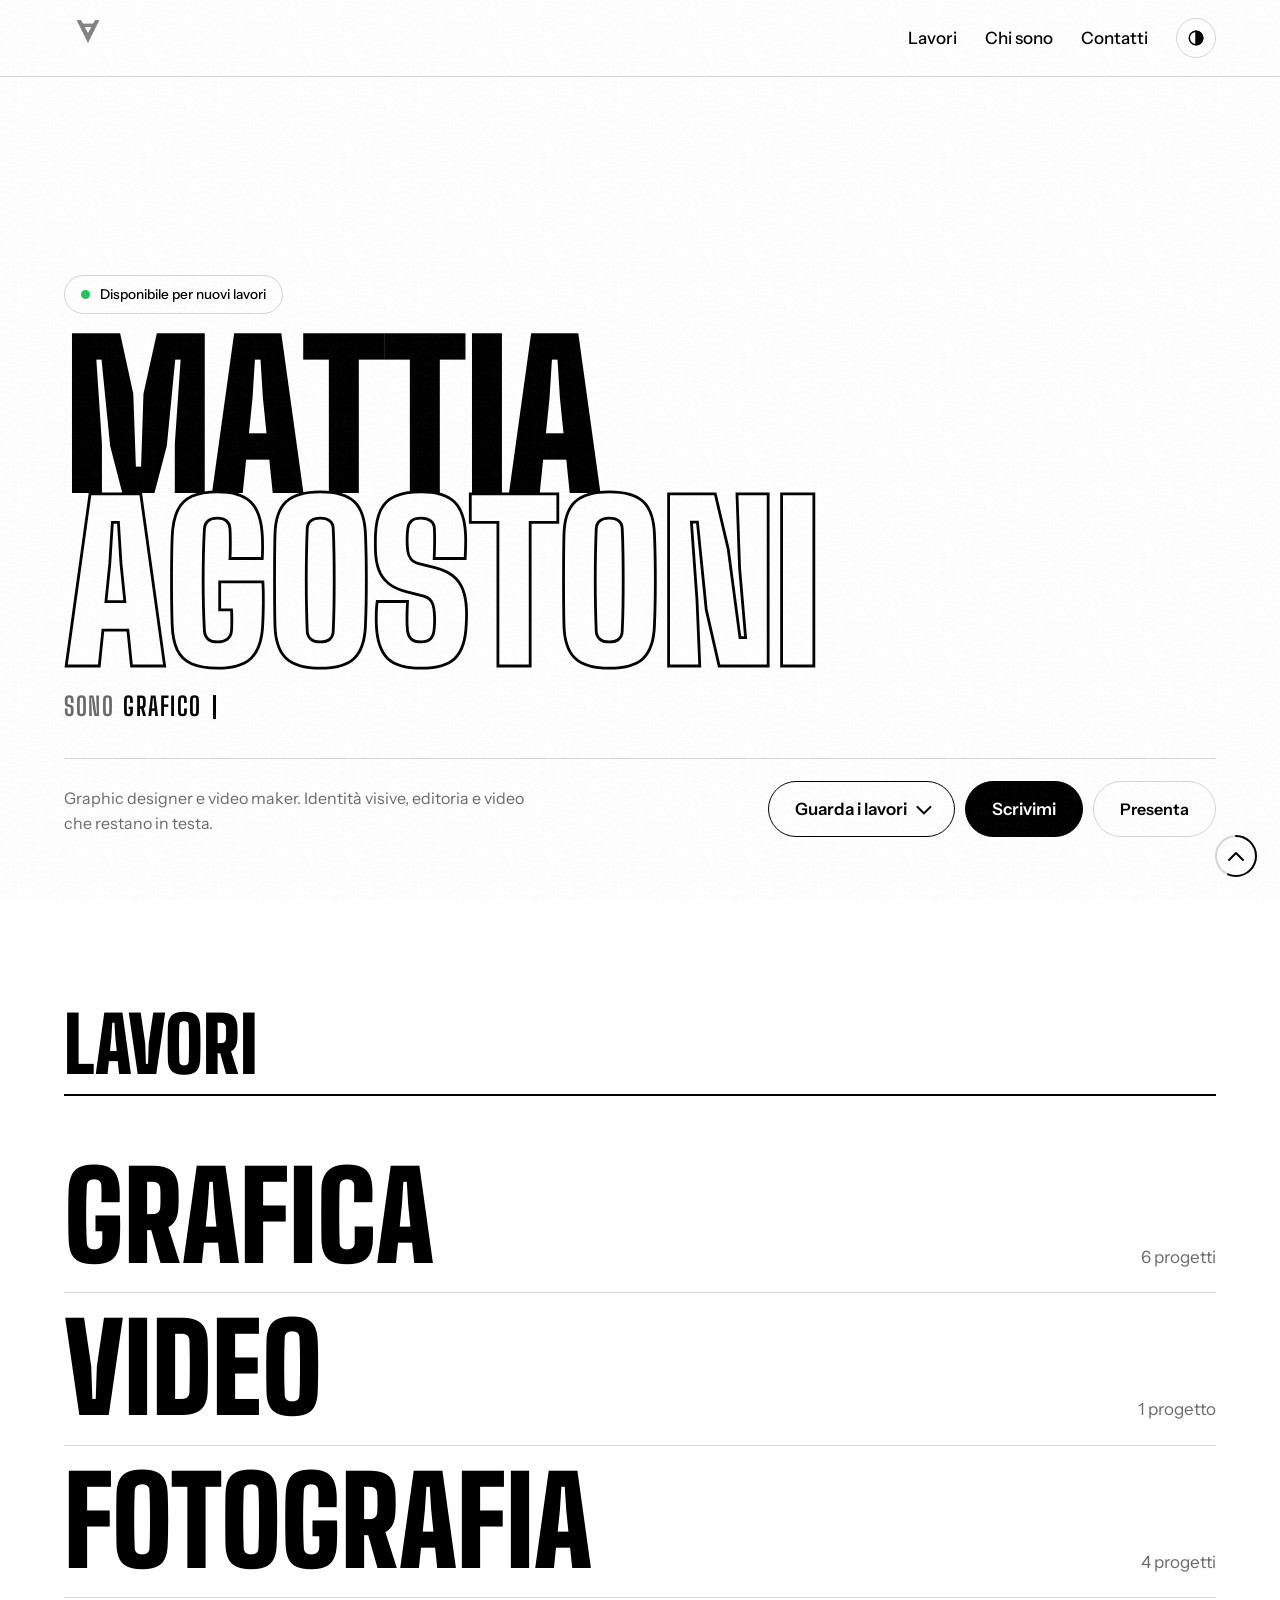
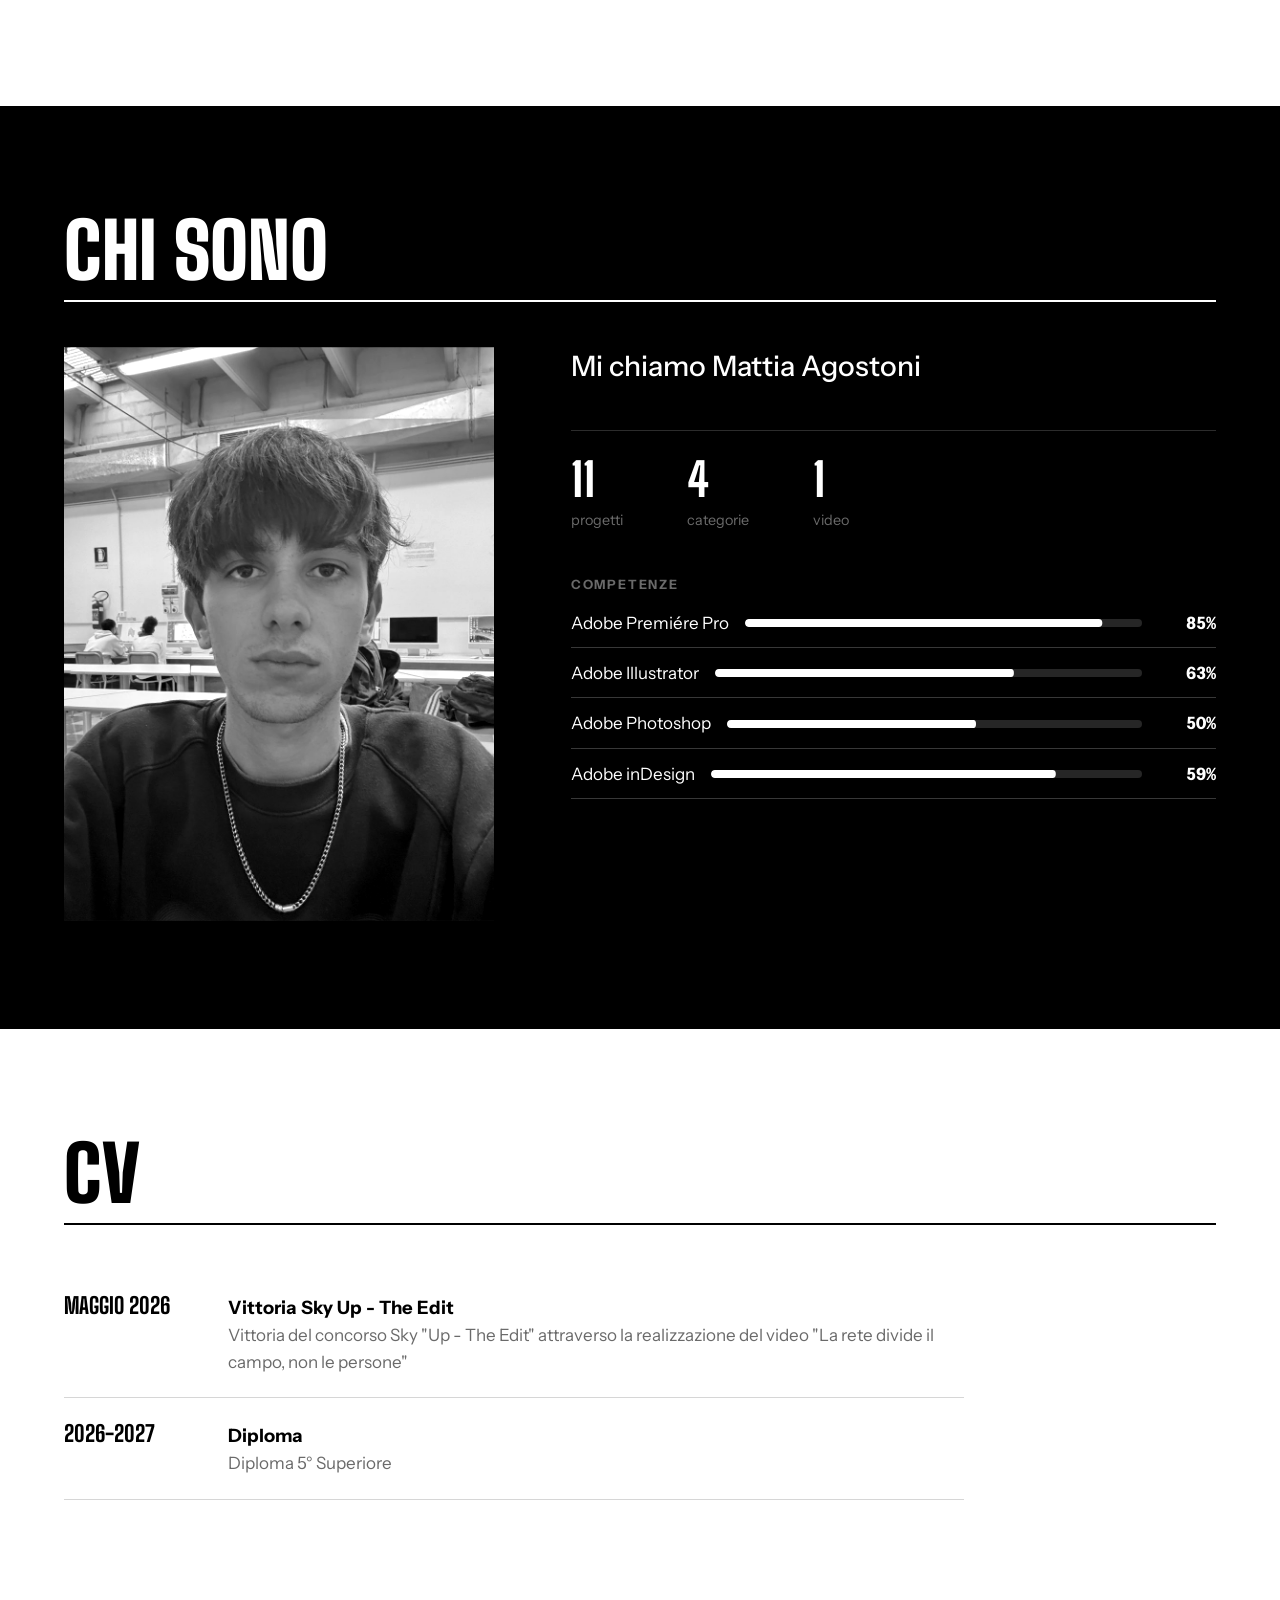
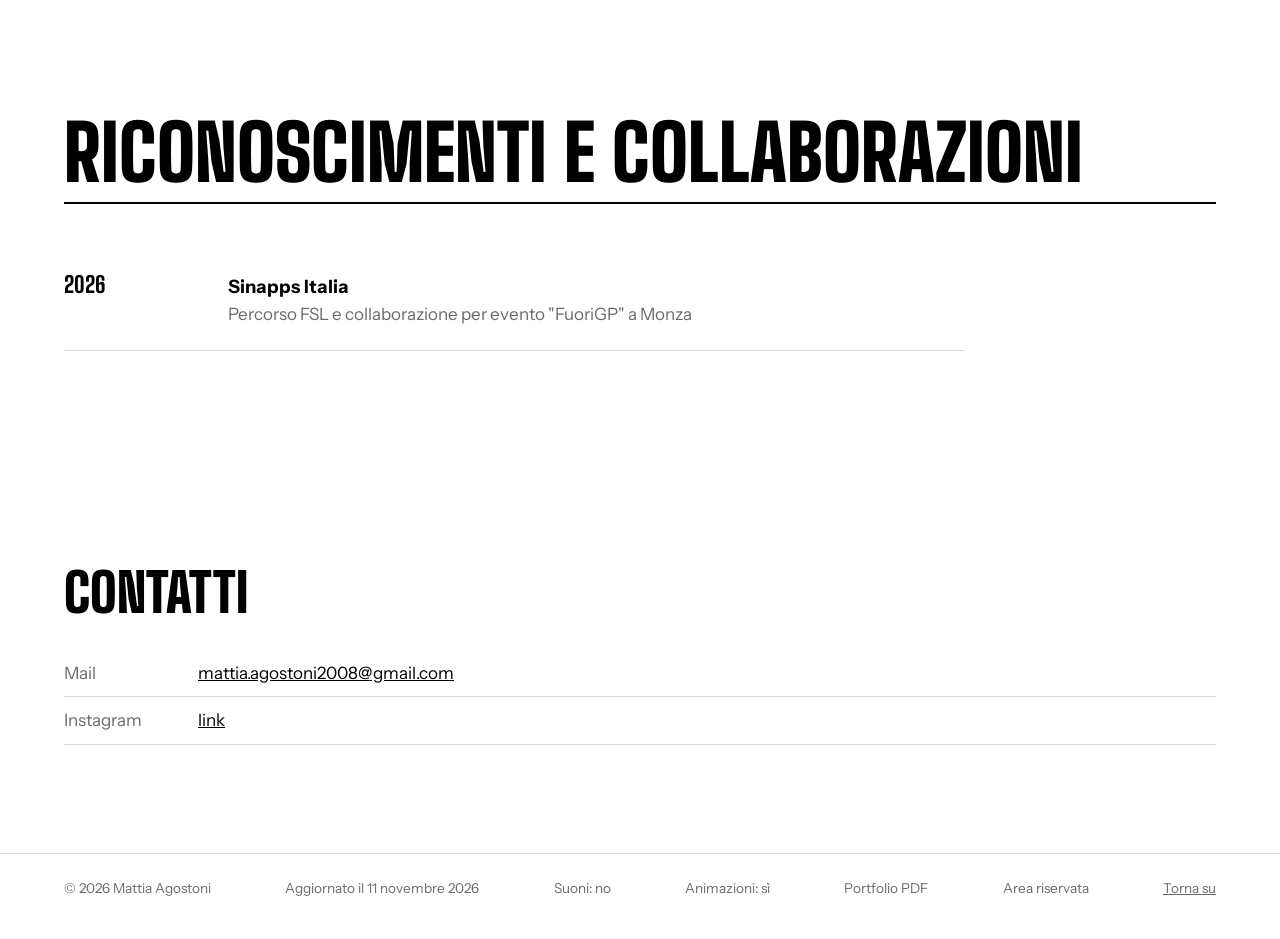
==== commit ca1e12ce: "Aggiornamento portfolio" ====
--- a/index.html
+++ b/index.html
@@ -7,13 +7,13 @@
 <link rel="preconnect" href="https://fonts.gstatic.com" crossorigin="">
 <link href="https://fonts.googleapis.com/css2?family=Big+Shoulders+Display:wght@800;900&amp;family=Instrument+Sans:wght@400;500;700&amp;display=swap" rel="stylesheet">
 <link rel="stylesheet" href="style.css">
-<link rel="icon" type="image/png" href="/immagini/1793708865116-0.png"><link rel="apple-touch-icon" href="/immagini/1793708865116-0.png"></head>
-<body class="pg pj">
-<div id="cu" class="h" style="left: 1068.01px; top: 746.989px;" data-t=""></div><i id="pg" style="width: 56.1926%;"></i><style id="fs"></style><div id="wp" class=""><b style="font-size: 8.5vw;"><span><i style="--i: 0;">M</i></span><span><i style="--i: 1;">O</i></span><span><i style="--i: 2;">N</i></span><span><i style="--i: 3;">O</i></span><span><i style="--i: 4;">G</i></span><span><i style="--i: 5;">R</i></span><span><i style="--i: 6;">A</i></span><span><i style="--i: 7;">M</i></span><span><i style="--i: 8;">M</i></span><span><i style="--i: 9;">A</i></span><span><i style="--i: 10;">&nbsp;</i></span><span><i style="--i: 11;">P</i></span><span><i style="--i: 12;">E</i></span><span><i style="--i: 13;">R</i></span><span><i style="--i: 14;">S</i></span><span><i style="--i: 15;">O</i></span><span><i style="--i: 16;">N</i></span><span><i style="--i: 17;">A</i></span><span><i style="--i: 18;">L</i></span><span><i style="--i: 19;">E</i></span></b></div><div id="fp" style="transform: translate(1104px, 597px) rotate(-4deg);" class=""><img alt="" src="/immagini/1794145789092-0.png"></div>
+<link rel="icon" type="image/png" href="/immagini/1793708865116-0.png"><link rel="apple-touch-icon" href="/immagini/1793708865116-0.png"><script type="application/ld+json" id="ld">{"@context":"https://schema.org","@type":"Person","name":"Mattia Agostoni","jobTitle":"grafico, video maker, fotografo","url":"https://mattia-agostoni.vercel.app/","sameAs":[]}</script></head>
+<body class="pg">
+<div id="cu" class="h" style="left: 853px; top: 526px;" data-t=""></div><i id="pg" style="width: 43.4513%;"></i><style id="fs"></style><div id="wp" class=""><b style="font-size: 19vw;"><span><i style="--i: 0;">G</i></span><span><i style="--i: 1;">r</i></span><span><i style="--i: 2;">a</i></span><span><i style="--i: 3;">f</i></span><span><i style="--i: 4;">i</i></span><span><i style="--i: 5;">c</i></span><span><i style="--i: 6;">a</i></span></b></div><div id="fp" style="transform: translate(889px, 376px) rotate(-4deg);" class=""><img alt="" src="https://mattia-agostoni.vercel.app/immagini/1793705661719-0.png"></div>
 
 <div id="root" data-init="1" data-m1="1">
 <header class="nav">
-  <div class="logo" data-img=""><img alt="Logo" class="" src="/immagini/1794145789162-1.png"><span>LOGO</span><b class="x" data-act="inv">Inverti colori</b></div>
+  <div class="logo" data-img=""><img alt="Logo" class="" src="/immagini/1794385702306-0.png"><span>LOGO</span><b class="x" data-act="inv">Inverti colori</b></div>
   <nav><a href="#lavori">Lavori</a><a href="#chi">Chi sono</a><a href="#contatti">Contatti</a><button class="th" data-act="th" aria-label="Cambia tema chiaro o scuro"><svg viewBox="0 0 24 24" width="18" height="18" fill="none" stroke="currentColor" stroke-width="2"><circle cx="12" cy="12" r="9"></circle><path d="M12 3v18a9 9 0 000-18z" fill="currentColor"></path></svg></button></nav>
 </header>
 
@@ -23,49 +23,50 @@
   <div class="avail"><i></i><span data-e="">Disponibile per nuovi lavori</span><b class="x" data-act="avail">Mostra o nascondi</b></div><h1><span data-e="" class="" style="zoom: 1.3;">Mattia</span><span class="o" data-e="" style="zoom: 1.4;">Agostoni</span></h1><p class="rot" data-w="grafico,video maker,fotografo"><span data-e="">Sono</span> <span class="rw"></span><i class="cr"></i><b class="x" data-act="words">Cambia parole</b></p>
   <div class="row">
     <p data-e="">Graphic designer e video maker. Identità visive, editoria e video che restano in testa.</p>
-    <div class="acts"><a href="#lavori">Guarda i lavori</a><a class="wr" href="#contatti">Scrivimi</a></div>
+    <div class="acts"><a href="#lavori">Guarda i lavori</a><a class="wr" href="#contatti">Scrivimi</a><button class="pres" data-act="pres">Presenta</button></div>
   </div>
 </section>
 
 <section id="feat"><div class="sh"><h2>In evidenza</h2></div><div id="fw"></div></section><section id="ix" class="">
   <div class="sh"><h2>Lavori</h2></div>
-  <ul id="cats"><li><a href="#/Grafica" data-c="Grafica" data-lay="">Grafica</a><span class="n">6 progetti</span><b class="x" data-act="rncat">Rinomina</b><b class="x" data-act="rmcat">Togli</b></li><li><a href="#/Video" data-c="Video">Video</a><span class="n">1 progetto</span><b class="x" data-act="rncat">Rinomina</b><b class="x" data-act="rmcat">Togli</b></li><li><a href="#/Fotografia" data-c="Fotografia" data-lay="">Fotografia</a><span class="n">3 progetti</span><b class="x" data-act="rncat">Rinomina</b><b class="x" data-act="rmcat">Togli</b></li></ul>
+  <ul id="cats"><li><b class="dh" draggable="true" title="Trascina per spostare">⠿</b><a href="#/Grafica" data-c="Grafica" data-lay="">Grafica</a><span class="n">6 progetti</span><b class="x" data-act="rncat">Rinomina</b><b class="x" data-act="rmcat">Togli</b></li><li><b class="dh" draggable="true" title="Trascina per spostare">⠿</b><a href="#/Video" data-c="Video">Video</a><span class="n">1 progetto</span><b class="x" data-act="rncat">Rinomina</b><b class="x" data-act="rmcat">Togli</b></li><li><b class="dh" draggable="true" title="Trascina per spostare">⠿</b><a href="#/Fotografia" data-c="Fotografia">Fotografia</a><span class="n">4 progetti</span><b class="x" data-act="rncat">Rinomina</b><b class="x" data-act="rmcat">Togli</b></li><li class="emp"><b class="dh" draggable="true" title="Trascina per spostare">⠿</b><a href="#/Siti%20e%20giochi" data-c="Siti e giochi">Siti e giochi</a><span class="n">0 progetti</span><b class="x" data-act="rncat">Rinomina</b><b class="x" data-act="rmcat">Togli</b></li></ul>
   <button class="ad" data-act="addcat">Aggiungi una categoria</button>
 </section>
 
 <section id="lavori">
-  <div class="sh sx vw"><div><a class="bk" href="#/Grafica">Indietro</a><h2>Grafica</h2></div><button class="f" data-act="film">Vista a griglia</button><button class="f cpl" data-act="cpl">Copia link</button></div>
-  <div id="grid" class="dense"><article class="card" data-cat="Video" data-video="https://youtu.be/PuIefyYgbqE" data-id="la-rete-divide-il-campo-non-le-persone" style=""><div class="media" data-img=""><img alt="" src="/immagini/1794145789241-2.png" loading="lazy" decoding="async"></div><div class="gal"></div><div class="meta"><h3 data-e="" class="">LA RETE DIVIDE IL CAMPO, NON LE PERSONE</h3><p data-e="" class="">Progetto audiovisivo per <b>Sky </b>dedicato alla storia di <b>Arthur Ashe</b> e al tema dell’inclusione. Mi sono occupato di <b>ideazione, sceneggiatura, riprese e montaggio</b>. Il progetto ha vinto il concorso ed è stato premiato durante gli <b>Sky Inclusion Days 2026</b>.</p><div class="pal"><div class="cols"></div><p class="fnt" data-e=""></p><button class="ad" data-act="addcol">Aggiungi un colore</button></div></div><div class="det"><div class="emb"></div><div class="dsc" data-e=""></div><div class="bks"></div><div class="addb"><span>Aggiungi un blocco:</span><button data-act="ab" data-v="t">Testo</button><button data-act="ab" data-v="i">Foto</button><button data-act="ab" data-v="i2">Due foto</button><button data-act="ab" data-v="v">Video</button><button data-act="ab" data-v="q">Citazione</button></div></div><div class="tl"><span class="dg" draggable="true" title="Trascina per cambiare l'ordine">Sposta</span><button data-act="cover">Copertina</button><button data-act="img">Galleria</button><details class="mn"><summary>Video</summary><div><button data-act="vfile">Carica un file</button><button data-act="vid">Incolla un link</button></div></details><details class="mn"><summary>Formato</summary><div><button data-act="ar">Automatico (standard)</button><button data-act="ar" data-v="1/1">Quadrato 1:1</button><button data-act="ar" data-v="4/5">Verticale 4:5 (Instagram)</button><button data-act="ar" data-v="3/4">Verticale 3:4</button><button data-act="ar" data-v="2/3">Verticale 2:3 (poster, foto)</button><button data-act="ar" data-v="9/16">Verticale 9:16 (Reel, Stories)</button><button data-act="ar" data-v="210/297">Foglio A4 verticale</button><button data-act="ar" data-v="4/3">Orizzontale 4:3</button><button data-act="ar" data-v="3/2">Orizzontale 3:2 (foto)</button><button data-act="ar" data-v="16/9">Orizzontale 16:9 (video)</button><button data-act="ar" data-v="21/9">Cinema 21:9</button></div></details><details class="mn"><summary>Altro</summary><div><button data-act="cat">Cambia categoria</button><button data-act="prv">Anteprima al passaggio</button><button data-act="ba">Prima e dopo</button><button data-act="ft">Metti o togli da In evidenza</button><button data-act="dr">Nascondi o mostra (bozza)</button><button data-act="dup">Duplica progetto</button><button data-act="del">Elimina progetto</button></div></details></div></article><article class="card" data-cat="Fotografia" style="" data-id="scatti-in-movimento"><div class="media" data-img=""><img alt="" src="/immagini/1794145789306-3.png" loading="lazy" decoding="async"></div><div class="gal"><img src="/immagini/1794145789381-4.png" alt="" loading="lazy" decoding="async"><img src="/immagini/1794145789465-5.png" alt="" loading="lazy" decoding="async"></div><div class="meta"><h3 data-e="" class="">SCATTI IN MOVIMENTO</h3><p data-e="">Descrizione breve, anno</p><div class="pal"><div class="cols"></div><p class="fnt" data-e=""></p><button class="ad" data-act="addcol">Aggiungi un colore</button></div></div><div class="det"><div class="emb"></div><div class="dsc" data-e=""></div><div class="bks"></div><div class="addb"><span>Aggiungi un blocco:</span><button data-act="ab" data-v="t">Testo</button><button data-act="ab" data-v="i">Foto</button><button data-act="ab" data-v="i2">Due foto</button><button data-act="ab" data-v="v">Video</button><button data-act="ab" data-v="q">Citazione</button></div></div><div class="tl"><span class="dg" draggable="true" title="Trascina per cambiare l'ordine">Sposta</span><button data-act="cover">Copertina</button><button data-act="img">Galleria</button><details class="mn"><summary>Video</summary><div><button data-act="vfile">Carica un file</button><button data-act="vid">Incolla un link</button></div></details><details class="mn"><summary>Formato</summary><div><button data-act="ar">Automatico (standard)</button><button data-act="ar" data-v="1/1">Quadrato 1:1</button><button data-act="ar" data-v="4/5">Verticale 4:5 (Instagram)</button><button data-act="ar" data-v="3/4">Verticale 3:4</button><button data-act="ar" data-v="2/3">Verticale 2:3 (poster, foto)</button><button data-act="ar" data-v="9/16">Verticale 9:16 (Reel, Stories)</button><button data-act="ar" data-v="210/297">Foglio A4 verticale</button><button data-act="ar" data-v="4/3">Orizzontale 4:3</button><button data-act="ar" data-v="3/2">Orizzontale 3:2 (foto)</button><button data-act="ar" data-v="16/9">Orizzontale 16:9 (video)</button><button data-act="ar" data-v="21/9">Cinema 21:9</button></div></details><details class="mn"><summary>Altro</summary><div><button data-act="cat">Cambia categoria</button><button data-act="prv">Anteprima al passaggio</button><button data-act="ba">Prima e dopo</button><button data-act="ft">Metti o togli da In evidenza</button><button data-act="dr">Nascondi o mostra (bozza)</button><button data-act="dup">Duplica progetto</button><button data-act="del">Elimina progetto</button></div></details></div></article><article class="card" data-cat="Grafica" style="grid-row-end: span 135;" data-id="monogramma-personale"><div class="media" data-img="" style="aspect-ratio: 1 / 1; --arn: 1;"><img alt="" src="/immagini/1794145789092-0.png" loading="lazy" decoding="async"></div><div class="gal"></div><div class="meta"><h3 data-e="" class="">MONOGRAMMA PERSONALE</h3><p data-e="">Descrizione breve, anno</p><div class="pal"><div class="cols"></div><p class="fnt" data-e=""></p><button class="ad" data-act="addcol">Aggiungi un colore</button></div></div><div class="det"><div class="emb"></div><div class="dsc" data-e=""></div><div class="bks"></div><div class="addb"><span>Aggiungi un blocco:</span><button data-act="ab" data-v="t">Testo</button><button data-act="ab" data-v="i">Foto</button><button data-act="ab" data-v="i2">Due foto</button><button data-act="ab" data-v="v">Video</button><button data-act="ab" data-v="q">Citazione</button></div></div><div class="tl"><span class="dg" draggable="true" title="Trascina per cambiare l'ordine">Sposta</span><button data-act="cover">Copertina</button><button data-act="img">Galleria</button><details class="mn"><summary>Video</summary><div><button data-act="vfile">Carica un file</button><button data-act="vid">Incolla un link</button></div></details><details class="mn"><summary>Formato</summary><div><button data-act="ar">Automatico (standard)</button><button data-act="ar" data-v="1/1">Quadrato 1:1</button><button data-act="ar" data-v="4/5">Verticale 4:5 (Instagram)</button><button data-act="ar" data-v="3/4">Verticale 3:4</button><button data-act="ar" data-v="2/3">Verticale 2:3 (poster, foto)</button><button data-act="ar" data-v="9/16">Verticale 9:16 (Reel, Stories)</button><button data-act="ar" data-v="210/297">Foglio A4 verticale</button><button data-act="ar" data-v="4/3">Orizzontale 4:3</button><button data-act="ar" data-v="3/2">Orizzontale 3:2 (foto)</button><button data-act="ar" data-v="16/9">Orizzontale 16:9 (video)</button><button data-act="ar" data-v="21/9">Cinema 21:9</button></div></details><details class="mn"><summary>Altro</summary><div><button data-act="cat">Cambia categoria</button><button data-act="prv">Anteprima al passaggio</button><button data-act="ba">Prima e dopo</button><button data-act="ft">Metti o togli da In evidenza</button><button data-act="dr">Nascondi o mostra (bozza)</button><button data-act="dup">Duplica progetto</button><button data-act="del">Elimina progetto</button></div></details></div></article><article class="card" data-cat="Grafica" style="" data-id="natale-con-avis-lissone"><div class="media" data-img="" style="aspect-ratio: 210 / 297;"><img alt="" src="/immagini/1794145789533-6.png" loading="lazy" decoding="async"></div><div class="gal"></div><div class="meta"><h3 data-e="" class="">NATALE CON AVIS LISSONE</h3><p data-e="">Descrizione breve, anno</p><div class="pal"><div class="cols"></div><p class="fnt" data-e=""></p><button class="ad" data-act="addcol">Aggiungi un colore</button></div></div><div class="det"><div class="emb"></div><div class="dsc" data-e=""></div><div class="bks"></div><div class="addb"><span>Aggiungi un blocco:</span><button data-act="ab" data-v="t">Testo</button><button data-act="ab" data-v="i">Foto</button><button data-act="ab" data-v="i2">Due foto</button><button data-act="ab" data-v="v">Video</button><button data-act="ab" data-v="q">Citazione</button></div></div><div class="tl"><span class="dg" draggable="true" title="Trascina per cambiare l'ordine">Sposta</span><button data-act="cover">Copertina</button><button data-act="img">Galleria</button><details class="mn"><summary>Video</summary><div><button data-act="vfile">Carica un file</button><button data-act="vid">Incolla un link</button></div></details><details class="mn"><summary>Formato</summary><div><button data-act="ar">Automatico (standard)</button><button data-act="ar" data-v="1/1">Quadrato 1:1</button><button data-act="ar" data-v="4/5">Verticale 4:5 (Instagram)</button><button data-act="ar" data-v="3/4">Verticale 3:4</button><button data-act="ar" data-v="2/3">Verticale 2:3 (poster, foto)</button><button data-act="ar" data-v="9/16">Verticale 9:16 (Reel, Stories)</button><button data-act="ar" data-v="210/297">Foglio A4 verticale</button><button data-act="ar" data-v="4/3">Orizzontale 4:3</button><button data-act="ar" data-v="3/2">Orizzontale 3:2 (foto)</button><button data-act="ar" data-v="16/9">Orizzontale 16:9 (video)</button><button data-act="ar" data-v="21/9">Cinema 21:9</button></div></details><details class="mn"><summary>Altro</summary><div><button data-act="cat">Cambia categoria</button><button data-act="prv">Anteprima al passaggio</button><button data-act="ba">Prima e dopo</button><button data-act="ft">Metti o togli da In evidenza</button><button data-act="dr">Nascondi o mostra (bozza)</button><button data-act="dup">Duplica progetto</button><button data-act="del">Elimina progetto</button></div></details></div></article><article class="card" data-cat="Grafica" style="" data-id="poster-bauhaus"><div class="media" data-img="" style="aspect-ratio: 210 / 297;"><img alt="" src="/immagini/1794145789596-7.png" loading="lazy" decoding="async"></div><div class="gal"></div><div class="meta"><h3 data-e="" class="">POSTER BAUHAUS</h3><p data-e="">Descrizione breve, anno</p><div class="pal"><div class="cols"></div><p class="fnt" data-e=""></p><button class="ad" data-act="addcol">Aggiungi un colore</button></div></div><div class="det"><div class="emb"></div><div class="dsc" data-e=""></div><div class="bks"></div><div class="addb"><span>Aggiungi un blocco:</span><button data-act="ab" data-v="t">Testo</button><button data-act="ab" data-v="i">Foto</button><button data-act="ab" data-v="i2">Due foto</button><button data-act="ab" data-v="v">Video</button><button data-act="ab" data-v="q">Citazione</button></div></div><div class="tl"><span class="dg" draggable="true" title="Trascina per cambiare l'ordine">Sposta</span><button data-act="cover">Copertina</button><button data-act="img">Galleria</button><details class="mn"><summary>Video</summary><div><button data-act="vfile">Carica un file</button><button data-act="vid">Incolla un link</button></div></details><details class="mn"><summary>Formato</summary><div><button data-act="ar">Automatico (standard)</button><button data-act="ar" data-v="1/1">Quadrato 1:1</button><button data-act="ar" data-v="4/5">Verticale 4:5 (Instagram)</button><button data-act="ar" data-v="3/4">Verticale 3:4</button><button data-act="ar" data-v="2/3">Verticale 2:3 (poster, foto)</button><button data-act="ar" data-v="9/16">Verticale 9:16 (Reel, Stories)</button><button data-act="ar" data-v="210/297">Foglio A4 verticale</button><button data-act="ar" data-v="4/3">Orizzontale 4:3</button><button data-act="ar" data-v="3/2">Orizzontale 3:2 (foto)</button><button data-act="ar" data-v="16/9">Orizzontale 16:9 (video)</button><button data-act="ar" data-v="21/9">Cinema 21:9</button></div></details><details class="mn"><summary>Altro</summary><div><button data-act="cat">Cambia categoria</button><button data-act="prv">Anteprima al passaggio</button><button data-act="ba">Prima e dopo</button><button data-act="ft">Metti o togli da In evidenza</button><button data-act="dr">Nascondi o mostra (bozza)</button><button data-act="dup">Duplica progetto</button><button data-act="del">Elimina progetto</button></div></details></div></article><article class="card" data-cat="Grafica" style="" data-id="quack-beats-manifesto"><div class="media" data-img="" style="aspect-ratio: 210 / 297;"><img alt="" src="/immagini/1794145789759-8.png" loading="lazy" decoding="async"></div><div class="gal"></div><div class="meta"><h3 data-e="" class="">QUACK BEATS - MANIFESTO</h3><p data-e="">Descrizione breve, anno</p><div class="pal"><div class="cols"></div><p class="fnt" data-e=""></p><button class="ad" data-act="addcol">Aggiungi un colore</button></div></div><div class="det"><div class="emb"></div><div class="dsc" data-e=""></div><div class="bks"></div><div class="addb"><span>Aggiungi un blocco:</span><button data-act="ab" data-v="t">Testo</button><button data-act="ab" data-v="i">Foto</button><button data-act="ab" data-v="i2">Due foto</button><button data-act="ab" data-v="v">Video</button><button data-act="ab" data-v="q">Citazione</button></div></div><div class="tl"><span class="dg" draggable="true" title="Trascina per cambiare l'ordine">Sposta</span><button data-act="cover">Copertina</button><button data-act="img">Galleria</button><details class="mn"><summary>Video</summary><div><button data-act="vfile">Carica un file</button><button data-act="vid">Incolla un link</button></div></details><details class="mn"><summary>Formato</summary><div><button data-act="ar">Automatico (standard)</button><button data-act="ar" data-v="1/1">Quadrato 1:1</button><button data-act="ar" data-v="4/5">Verticale 4:5 (Instagram)</button><button data-act="ar" data-v="3/4">Verticale 3:4</button><button data-act="ar" data-v="2/3">Verticale 2:3 (poster, foto)</button><button data-act="ar" data-v="9/16">Verticale 9:16 (Reel, Stories)</button><button data-act="ar" data-v="210/297">Foglio A4 verticale</button><button data-act="ar" data-v="4/3">Orizzontale 4:3</button><button data-act="ar" data-v="3/2">Orizzontale 3:2 (foto)</button><button data-act="ar" data-v="16/9">Orizzontale 16:9 (video)</button><button data-act="ar" data-v="21/9">Cinema 21:9</button></div></details><details class="mn"><summary>Altro</summary><div><button data-act="cat">Cambia categoria</button><button data-act="prv">Anteprima al passaggio</button><button data-act="ba">Prima e dopo</button><button data-act="ft">Metti o togli da In evidenza</button><button data-act="dr">Nascondi o mostra (bozza)</button><button data-act="dup">Duplica progetto</button><button data-act="del">Elimina progetto</button></div></details></div></article><article class="card" data-cat="Grafica" style="" data-id="branding-radio-cosi-cosa"><div class="media" data-img=""><img alt="" src="/immagini/1794145789781-9.jpg" loading="lazy" decoding="async"></div><div class="gal"></div><div class="meta"><h3 data-e="" class="">BRANDING - RADIO COSì COSà</h3><p data-e="">Descrizione breve, anno</p><div class="pal"><div class="cols"></div><p class="fnt" data-e=""></p><button class="ad" data-act="addcol">Aggiungi un colore</button></div></div><div class="det"><div class="emb"></div><div class="dsc" data-e=""></div><div class="bks"></div><div class="addb"><span>Aggiungi un blocco:</span><button data-act="ab" data-v="t">Testo</button><button data-act="ab" data-v="i">Foto</button><button data-act="ab" data-v="i2">Due foto</button><button data-act="ab" data-v="v">Video</button><button data-act="ab" data-v="q">Citazione</button></div></div><div class="tl"><span class="dg" draggable="true" title="Trascina per cambiare l'ordine">Sposta</span><button data-act="cover">Copertina</button><button data-act="img">Galleria</button><details class="mn"><summary>Video</summary><div><button data-act="vfile">Carica un file</button><button data-act="vid">Incolla un link</button></div></details><details class="mn"><summary>Formato</summary><div><button data-act="ar">Automatico (standard)</button><button data-act="ar" data-v="1/1">Quadrato 1:1</button><button data-act="ar" data-v="4/5">Verticale 4:5 (Instagram)</button><button data-act="ar" data-v="3/4">Verticale 3:4</button><button data-act="ar" data-v="2/3">Verticale 2:3 (poster, foto)</button><button data-act="ar" data-v="9/16">Verticale 9:16 (Reel, Stories)</button><button data-act="ar" data-v="210/297">Foglio A4 verticale</button><button data-act="ar" data-v="4/3">Orizzontale 4:3</button><button data-act="ar" data-v="3/2">Orizzontale 3:2 (foto)</button><button data-act="ar" data-v="16/9">Orizzontale 16:9 (video)</button><button data-act="ar" data-v="21/9">Cinema 21:9</button></div></details><details class="mn"><summary>Altro</summary><div><button data-act="cat">Cambia categoria</button><button data-act="prv">Anteprima al passaggio</button><button data-act="ba">Prima e dopo</button><button data-act="ft">Metti o togli da In evidenza</button><button data-act="dr">Nascondi o mostra (bozza)</button><button data-act="dup">Duplica progetto</button><button data-act="del">Elimina progetto</button></div></details></div></article><article class="card" data-cat="Grafica" style="" data-id="eclissi-playlist-cover"><div class="media" data-img="" style="aspect-ratio: 1 / 1;"><img alt="" src="/immagini/1794145789788-10.jpg" loading="lazy" decoding="async"></div><div class="gal"></div><div class="meta"><h3 data-e="" class="">ECLISSI - PLAYLIST COVER</h3><p data-e="">Descrizione breve, anno</p><div class="pal"><div class="cols"></div><p class="fnt" data-e=""></p><button class="ad" data-act="addcol">Aggiungi un colore</button></div></div><div class="det"><div class="emb"></div><div class="dsc" data-e=""></div><div class="bks"></div><div class="addb"><span>Aggiungi un blocco:</span><button data-act="ab" data-v="t">Testo</button><button data-act="ab" data-v="i">Foto</button><button data-act="ab" data-v="i2">Due foto</button><button data-act="ab" data-v="v">Video</button><button data-act="ab" data-v="q">Citazione</button></div></div><div class="tl"><span class="dg" draggable="true" title="Trascina per cambiare l'ordine">Sposta</span><button data-act="cover">Copertina</button><button data-act="img">Galleria</button><details class="mn"><summary>Video</summary><div><button data-act="vfile">Carica un file</button><button data-act="vid">Incolla un link</button></div></details><details class="mn"><summary>Formato</summary><div><button data-act="ar">Automatico (standard)</button><button data-act="ar" data-v="1/1">Quadrato 1:1</button><button data-act="ar" data-v="4/5">Verticale 4:5 (Instagram)</button><button data-act="ar" data-v="3/4">Verticale 3:4</button><button data-act="ar" data-v="2/3">Verticale 2:3 (poster, foto)</button><button data-act="ar" data-v="9/16">Verticale 9:16 (Reel, Stories)</button><button data-act="ar" data-v="210/297">Foglio A4 verticale</button><button data-act="ar" data-v="4/3">Orizzontale 4:3</button><button data-act="ar" data-v="3/2">Orizzontale 3:2 (foto)</button><button data-act="ar" data-v="16/9">Orizzontale 16:9 (video)</button><button data-act="ar" data-v="21/9">Cinema 21:9</button></div></details><details class="mn"><summary>Altro</summary><div><button data-act="cat">Cambia categoria</button><button data-act="prv">Anteprima al passaggio</button><button data-act="ba">Prima e dopo</button><button data-act="ft">Metti o togli da In evidenza</button><button data-act="dr">Nascondi o mostra (bozza)</button><button data-act="dup">Duplica progetto</button><button data-act="del">Elimina progetto</button></div></details></div></article><article class="card" data-cat="Fotografia" style="" data-id="liberi-di-scegliere"><div class="media" data-img=""><img alt="" src="/immagini/1794145789790-11.jpg" loading="lazy" decoding="async"></div><div class="gal"></div><div class="meta"><h3 data-e="" class="">LIBERI DI SCEGLIERE</h3><p data-e="">Descrizione breve, anno</p><div class="pal"><div class="cols"></div><p class="fnt" data-e=""></p><button class="ad" data-act="addcol">Aggiungi un colore</button></div></div><div class="det"><div class="emb"></div><div class="dsc" data-e=""></div><div class="bks"></div><div class="addb"><span>Aggiungi un blocco:</span><button data-act="ab" data-v="t">Testo</button><button data-act="ab" data-v="i">Foto</button><button data-act="ab" data-v="i2">Due foto</button><button data-act="ab" data-v="v">Video</button><button data-act="ab" data-v="q">Citazione</button></div></div><div class="tl"><span class="dg" draggable="true" title="Trascina per cambiare l'ordine">Sposta</span><button data-act="cover">Copertina</button><button data-act="img">Galleria</button><details class="mn"><summary>Video</summary><div><button data-act="vfile">Carica un file</button><button data-act="vid">Incolla un link</button></div></details><details class="mn"><summary>Formato</summary><div><button data-act="ar">Automatico (standard)</button><button data-act="ar" data-v="1/1">Quadrato 1:1</button><button data-act="ar" data-v="4/5">Verticale 4:5 (Instagram)</button><button data-act="ar" data-v="3/4">Verticale 3:4</button><button data-act="ar" data-v="2/3">Verticale 2:3 (poster, foto)</button><button data-act="ar" data-v="9/16">Verticale 9:16 (Reel, Stories)</button><button data-act="ar" data-v="210/297">Foglio A4 verticale</button><button data-act="ar" data-v="4/3">Orizzontale 4:3</button><button data-act="ar" data-v="3/2">Orizzontale 3:2 (foto)</button><button data-act="ar" data-v="16/9">Orizzontale 16:9 (video)</button><button data-act="ar" data-v="21/9">Cinema 21:9</button></div></details><details class="mn"><summary>Altro</summary><div><button data-act="cat">Cambia categoria</button><button data-act="prv">Anteprima al passaggio</button><button data-act="ba">Prima e dopo</button><button data-act="ft">Metti o togli da In evidenza</button><button data-act="dr">Nascondi o mostra (bozza)</button><button data-act="dup">Duplica progetto</button><button data-act="del">Elimina progetto</button></div></details></div></article><article class="card" data-cat="Fotografia" style="" data-id="magritte"><div class="media" data-img=""><img alt="" src="/immagini/1794145789791-12.jpg" loading="lazy" decoding="async"></div><div class="gal"></div><div class="meta"><h3 data-e="" class="">MAGRITTE</h3><p data-e="">Descrizione breve, anno</p><div class="pal"><div class="cols"></div><p class="fnt" data-e=""></p><button class="ad" data-act="addcol">Aggiungi un colore</button></div></div><div class="det"><div class="emb"></div><div class="dsc" data-e=""></div><div class="bks"></div><div class="addb"><span>Aggiungi un blocco:</span><button data-act="ab" data-v="t">Testo</button><button data-act="ab" data-v="i">Foto</button><button data-act="ab" data-v="i2">Due foto</button><button data-act="ab" data-v="v">Video</button><button data-act="ab" data-v="q">Citazione</button></div></div><div class="tl"><span class="dg" draggable="true" title="Trascina per cambiare l'ordine">Sposta</span><button data-act="cover">Copertina</button><button data-act="img">Galleria</button><details class="mn"><summary>Video</summary><div><button data-act="vfile">Carica un file</button><button data-act="vid">Incolla un link</button></div></details><details class="mn"><summary>Formato</summary><div><button data-act="ar">Automatico (standard)</button><button data-act="ar" data-v="1/1">Quadrato 1:1</button><button data-act="ar" data-v="4/5">Verticale 4:5 (Instagram)</button><button data-act="ar" data-v="3/4">Verticale 3:4</button><button data-act="ar" data-v="2/3">Verticale 2:3 (poster, foto)</button><button data-act="ar" data-v="9/16">Verticale 9:16 (Reel, Stories)</button><button data-act="ar" data-v="210/297">Foglio A4 verticale</button><button data-act="ar" data-v="4/3">Orizzontale 4:3</button><button data-act="ar" data-v="3/2">Orizzontale 3:2 (foto)</button><button data-act="ar" data-v="16/9">Orizzontale 16:9 (video)</button><button data-act="ar" data-v="21/9">Cinema 21:9</button></div></details><details class="mn"><summary>Altro</summary><div><button data-act="cat">Cambia categoria</button><button data-act="prv">Anteprima al passaggio</button><button data-act="ba">Prima e dopo</button><button data-act="ft">Metti o togli da In evidenza</button><button data-act="dr">Nascondi o mostra (bozza)</button><button data-act="dup">Duplica progetto</button><button data-act="del">Elimina progetto</button></div></details></div></article></div><div id="mq"><div class="mt" style="transform: translate3d(-1.71987px, 0px, 0px);"><a class="mi" style="--i:0" href="#/Grafica/monogramma-personale" draggable="false"><span class="mm" style="aspect-ratio:1 / 1"><img src="/immagini/1794145789092-0.png" alt="" draggable="false"></span><b>MONOGRAMMA PERSONALE</b><small>Descrizione breve, anno</small></a><a class="mi" style="--i:1" href="#/Grafica/natale-con-avis-lissone" draggable="false"><span class="mm" style="aspect-ratio:210 / 297"><img src="/immagini/1794145789533-6.png" alt="" draggable="false"></span><b>NATALE CON AVIS LISSONE</b><small>Descrizione breve, anno</small></a><a class="mi" style="--i:2" href="#/Grafica/poster-bauhaus" draggable="false"><span class="mm" style="aspect-ratio:210 / 297"><img src="/immagini/1794145789596-7.png" alt="" draggable="false"></span><b>POSTER BAUHAUS</b><small>Descrizione breve, anno</small></a><a class="mi" style="--i:3" href="#/Grafica/quack-beats-manifesto" draggable="false"><span class="mm" style="aspect-ratio:210 / 297"><img src="/immagini/1794145789759-8.png" alt="" draggable="false"></span><b>QUACK BEATS - MANIFESTO</b><small>Descrizione breve, anno</small></a><a class="mi" style="--i:4" href="#/Grafica/branding-radio-cosi-cosa" draggable="false"><span class="mm" style="aspect-ratio:4 / 5"><img src="/immagini/1794145789781-9.jpg" alt="" draggable="false"></span><b>BRANDING - RADIO COSì COSà</b><small>Descrizione breve, anno</small></a><a class="mi" style="--i:5" href="#/Grafica/eclissi-playlist-cover" draggable="false"><span class="mm" style="aspect-ratio:1 / 1"><img src="/immagini/1794145789788-10.jpg" alt="" draggable="false"></span><b>ECLISSI - PLAYLIST COVER</b><small>Descrizione breve, anno</small></a><a class="mi" style="--i:0" href="#/Grafica/monogramma-personale" draggable="false"><span class="mm" style="aspect-ratio:1 / 1"><img src="/immagini/1794145789092-0.png" alt="" draggable="false"></span><b>MONOGRAMMA PERSONALE</b><small>Descrizione breve, anno</small></a><a class="mi" style="--i:1" href="#/Grafica/natale-con-avis-lissone" draggable="false"><span class="mm" style="aspect-ratio:210 / 297"><img src="/immagini/1794145789533-6.png" alt="" draggable="false"></span><b>NATALE CON AVIS LISSONE</b><small>Descrizione breve, anno</small></a><a class="mi" style="--i:2" href="#/Grafica/poster-bauhaus" draggable="false"><span class="mm" style="aspect-ratio:210 / 297"><img src="/immagini/1794145789596-7.png" alt="" draggable="false"></span><b>POSTER BAUHAUS</b><small>Descrizione breve, anno</small></a><a class="mi" style="--i:3" href="#/Grafica/quack-beats-manifesto" draggable="false"><span class="mm" style="aspect-ratio:210 / 297"><img src="/immagini/1794145789759-8.png" alt="" draggable="false"></span><b>QUACK BEATS - MANIFESTO</b><small>Descrizione breve, anno</small></a><a class="mi" style="--i:4" href="#/Grafica/branding-radio-cosi-cosa" draggable="false"><span class="mm" style="aspect-ratio:4 / 5"><img src="/immagini/1794145789781-9.jpg" alt="" draggable="false"></span><b>BRANDING - RADIO COSì COSà</b><small>Descrizione breve, anno</small></a><a class="mi" style="--i:5" href="#/Grafica/eclissi-playlist-cover" draggable="false"><span class="mm" style="aspect-ratio:1 / 1"><img src="/immagini/1794145789788-10.jpg" alt="" draggable="false"></span><b>ECLISSI - PLAYLIST COVER</b><small>Descrizione breve, anno</small></a><a class="mi" style="--i:0" href="#/Grafica/monogramma-personale" draggable="false"><span class="mm" style="aspect-ratio:1 / 1"><img src="/immagini/1794145789092-0.png" alt="" draggable="false"></span><b>MONOGRAMMA PERSONALE</b><small>Descrizione breve, anno</small></a><a class="mi" style="--i:1" href="#/Grafica/natale-con-avis-lissone" draggable="false"><span class="mm" style="aspect-ratio:210 / 297"><img src="/immagini/1794145789533-6.png" alt="" draggable="false"></span><b>NATALE CON AVIS LISSONE</b><small>Descrizione breve, anno</small></a><a class="mi" style="--i:2" href="#/Grafica/poster-bauhaus" draggable="false"><span class="mm" style="aspect-ratio:210 / 297"><img src="/immagini/1794145789596-7.png" alt="" draggable="false"></span><b>POSTER BAUHAUS</b><small>Descrizione breve, anno</small></a><a class="mi" style="--i:3" href="#/Grafica/quack-beats-manifesto" draggable="false"><span class="mm" style="aspect-ratio:210 / 297"><img src="/immagini/1794145789759-8.png" alt="" draggable="false"></span><b>QUACK BEATS - MANIFESTO</b><small>Descrizione breve, anno</small></a><a class="mi" style="--i:4" href="#/Grafica/branding-radio-cosi-cosa" draggable="false"><span class="mm" style="aspect-ratio:4 / 5"><img src="/immagini/1794145789781-9.jpg" alt="" draggable="false"></span><b>BRANDING - RADIO COSì COSà</b><small>Descrizione breve, anno</small></a><a class="mi" style="--i:5" href="#/Grafica/eclissi-playlist-cover" draggable="false"><span class="mm" style="aspect-ratio:1 / 1"><img src="/immagini/1794145789788-10.jpg" alt="" draggable="false"></span><b>ECLISSI - PLAYLIST COVER</b><small>Descrizione breve, anno</small></a><a class="mi" style="--i:0" href="#/Grafica/monogramma-personale" draggable="false"><span class="mm" style="aspect-ratio:1 / 1"><img src="/immagini/1794145789092-0.png" alt="" draggable="false"></span><b>MONOGRAMMA PERSONALE</b><small>Descrizione breve, anno</small></a><a class="mi" style="--i:1" href="#/Grafica/natale-con-avis-lissone" draggable="false"><span class="mm" style="aspect-ratio:210 / 297"><img src="/immagini/1794145789533-6.png" alt="" draggable="false"></span><b>NATALE CON AVIS LISSONE</b><small>Descrizione breve, anno</small></a><a class="mi" style="--i:2" href="#/Grafica/poster-bauhaus" draggable="false"><span class="mm" style="aspect-ratio:210 / 297"><img src="/immagini/1794145789596-7.png" alt="" draggable="false"></span><b>POSTER BAUHAUS</b><small>Descrizione breve, anno</small></a><a class="mi" style="--i:3" href="#/Grafica/quack-beats-manifesto" draggable="false"><span class="mm" style="aspect-ratio:210 / 297"><img src="/immagini/1794145789759-8.png" alt="" draggable="false"></span><b>QUACK BEATS - MANIFESTO</b><small>Descrizione breve, anno</small></a><a class="mi" style="--i:4" href="#/Grafica/branding-radio-cosi-cosa" draggable="false"><span class="mm" style="aspect-ratio:4 / 5"><img src="/immagini/1794145789781-9.jpg" alt="" draggable="false"></span><b>BRANDING - RADIO COSì COSà</b><small>Descrizione breve, anno</small></a><a class="mi" style="--i:5" href="#/Grafica/eclissi-playlist-cover" draggable="false"><span class="mm" style="aspect-ratio:1 / 1"><img src="/immagini/1794145789788-10.jpg" alt="" draggable="false"></span><b>ECLISSI - PLAYLIST COVER</b><small>Descrizione breve, anno</small></a><a class="mi" style="--i:0" href="#/Grafica/monogramma-personale" draggable="false"><span class="mm" style="aspect-ratio:1 / 1"><img src="/immagini/1794145789092-0.png" alt="" draggable="false"></span><b>MONOGRAMMA PERSONALE</b><small>Descrizione breve, anno</small></a><a class="mi" style="--i:1" href="#/Grafica/natale-con-avis-lissone" draggable="false"><span class="mm" style="aspect-ratio:210 / 297"><img src="/immagini/1794145789533-6.png" alt="" draggable="false"></span><b>NATALE CON AVIS LISSONE</b><small>Descrizione breve, anno</small></a><a class="mi" style="--i:2" href="#/Grafica/poster-bauhaus" draggable="false"><span class="mm" style="aspect-ratio:210 / 297"><img src="/immagini/1794145789596-7.png" alt="" draggable="false"></span><b>POSTER BAUHAUS</b><small>Descrizione breve, anno</small></a><a class="mi" style="--i:3" href="#/Grafica/quack-beats-manifesto" draggable="false"><span class="mm" style="aspect-ratio:210 / 297"><img src="/immagini/1794145789759-8.png" alt="" draggable="false"></span><b>QUACK BEATS - MANIFESTO</b><small>Descrizione breve, anno</small></a><a class="mi" style="--i:4" href="#/Grafica/branding-radio-cosi-cosa" draggable="false"><span class="mm" style="aspect-ratio:4 / 5"><img src="/immagini/1794145789781-9.jpg" alt="" draggable="false"></span><b>BRANDING - RADIO COSì COSà</b><small>Descrizione breve, anno</small></a><a class="mi" style="--i:5" href="#/Grafica/eclissi-playlist-cover" draggable="false"><span class="mm" style="aspect-ratio:1 / 1"><img src="/immagini/1794145789788-10.jpg" alt="" draggable="false"></span><b>ECLISSI - PLAYLIST COVER</b><small>Descrizione breve, anno</small></a><a class="mi" style="--i:0" href="#/Grafica/monogramma-personale" draggable="false"><span class="mm" style="aspect-ratio:1 / 1"><img src="/immagini/1794145789092-0.png" alt="" draggable="false"></span><b>MONOGRAMMA PERSONALE</b><small>Descrizione breve, anno</small></a><a class="mi" style="--i:1" href="#/Grafica/natale-con-avis-lissone" draggable="false"><span class="mm" style="aspect-ratio:210 / 297"><img src="/immagini/1794145789533-6.png" alt="" draggable="false"></span><b>NATALE CON AVIS LISSONE</b><small>Descrizione breve, anno</small></a><a class="mi" style="--i:2" href="#/Grafica/poster-bauhaus" draggable="false"><span class="mm" style="aspect-ratio:210 / 297"><img src="/immagini/1794145789596-7.png" alt="" draggable="false"></span><b>POSTER BAUHAUS</b><small>Descrizione breve, anno</small></a><a class="mi" style="--i:3" href="#/Grafica/quack-beats-manifesto" draggable="false"><span class="mm" style="aspect-ratio:210 / 297"><img src="/immagini/1794145789759-8.png" alt="" draggable="false"></span><b>QUACK BEATS - MANIFESTO</b><small>Descrizione breve, anno</small></a><a class="mi" style="--i:4" href="#/Grafica/branding-radio-cosi-cosa" draggable="false"><span class="mm" style="aspect-ratio:4 / 5"><img src="/immagini/1794145789781-9.jpg" alt="" draggable="false"></span><b>BRANDING - RADIO COSì COSà</b><small>Descrizione breve, anno</small></a><a class="mi" style="--i:5" href="#/Grafica/eclissi-playlist-cover" draggable="false"><span class="mm" style="aspect-ratio:1 / 1"><img src="/immagini/1794145789788-10.jpg" alt="" draggable="false"></span><b>ECLISSI - PLAYLIST COVER</b><small>Descrizione breve, anno</small></a><a class="mi" style="--i:0" href="#/Grafica/monogramma-personale" draggable="false"><span class="mm" style="aspect-ratio:1 / 1"><img src="/immagini/1794145789092-0.png" alt="" draggable="false"></span><b>MONOGRAMMA PERSONALE</b><small>Descrizione breve, anno</small></a><a class="mi" style="--i:1" href="#/Grafica/natale-con-avis-lissone" draggable="false"><span class="mm" style="aspect-ratio:210 / 297"><img src="/immagini/1794145789533-6.png" alt="" draggable="false"></span><b>NATALE CON AVIS LISSONE</b><small>Descrizione breve, anno</small></a><a class="mi" style="--i:2" href="#/Grafica/poster-bauhaus" draggable="false"><span class="mm" style="aspect-ratio:210 / 297"><img src="/immagini/1794145789596-7.png" alt="" draggable="false"></span><b>POSTER BAUHAUS</b><small>Descrizione breve, anno</small></a><a class="mi" style="--i:3" href="#/Grafica/quack-beats-manifesto" draggable="false"><span class="mm" style="aspect-ratio:210 / 297"><img src="/immagini/1794145789759-8.png" alt="" draggable="false"></span><b>QUACK BEATS - MANIFESTO</b><small>Descrizione breve, anno</small></a><a class="mi" style="--i:4" href="#/Grafica/branding-radio-cosi-cosa" draggable="false"><span class="mm" style="aspect-ratio:4 / 5"><img src="/immagini/1794145789781-9.jpg" alt="" draggable="false"></span><b>BRANDING - RADIO COSì COSà</b><small>Descrizione breve, anno</small></a><a class="mi" style="--i:5" href="#/Grafica/eclissi-playlist-cover" draggable="false"><span class="mm" style="aspect-ratio:1 / 1"><img src="/immagini/1794145789788-10.jpg" alt="" draggable="false"></span><b>ECLISSI - PLAYLIST COVER</b><small>Descrizione breve, anno</small></a><a class="mi" style="--i:0" href="#/Grafica/monogramma-personale" draggable="false"><span class="mm" style="aspect-ratio:1 / 1"><img src="/immagini/1794145789092-0.png" alt="" draggable="false"></span><b>MONOGRAMMA PERSONALE</b><small>Descrizione breve, anno</small></a><a class="mi" style="--i:1" href="#/Grafica/natale-con-avis-lissone" draggable="false"><span class="mm" style="aspect-ratio:210 / 297"><img src="/immagini/1794145789533-6.png" alt="" draggable="false"></span><b>NATALE CON AVIS LISSONE</b><small>Descrizione breve, anno</small></a><a class="mi" style="--i:2" href="#/Grafica/poster-bauhaus" draggable="false"><span class="mm" style="aspect-ratio:210 / 297"><img src="/immagini/1794145789596-7.png" alt="" draggable="false"></span><b>POSTER BAUHAUS</b><small>Descrizione breve, anno</small></a><a class="mi" style="--i:3" href="#/Grafica/quack-beats-manifesto" draggable="false"><span class="mm" style="aspect-ratio:210 / 297"><img src="/immagini/1794145789759-8.png" alt="" draggable="false"></span><b>QUACK BEATS - MANIFESTO</b><small>Descrizione breve, anno</small></a><a class="mi" style="--i:4" href="#/Grafica/branding-radio-cosi-cosa" draggable="false"><span class="mm" style="aspect-ratio:4 / 5"><img src="/immagini/1794145789781-9.jpg" alt="" draggable="false"></span><b>BRANDING - RADIO COSì COSà</b><small>Descrizione breve, anno</small></a><a class="mi" style="--i:5" href="#/Grafica/eclissi-playlist-cover" draggable="false"><span class="mm" style="aspect-ratio:1 / 1"><img src="/immagini/1794145789788-10.jpg" alt="" draggable="false"></span><b>ECLISSI - PLAYLIST COVER</b><small>Descrizione breve, anno</small></a><a class="mi" style="--i:0" href="#/Grafica/monogramma-personale" draggable="false"><span class="mm" style="aspect-ratio:1 / 1"><img src="/immagini/1794145789092-0.png" alt="" draggable="false"></span><b>MONOGRAMMA PERSONALE</b><small>Descrizione breve, anno</small></a><a class="mi" style="--i:1" href="#/Grafica/natale-con-avis-lissone" draggable="false"><span class="mm" style="aspect-ratio:210 / 297"><img src="/immagini/1794145789533-6.png" alt="" draggable="false"></span><b>NATALE CON AVIS LISSONE</b><small>Descrizione breve, anno</small></a><a class="mi" style="--i:2" href="#/Grafica/poster-bauhaus" draggable="false"><span class="mm" style="aspect-ratio:210 / 297"><img src="/immagini/1794145789596-7.png" alt="" draggable="false"></span><b>POSTER BAUHAUS</b><small>Descrizione breve, anno</small></a><a class="mi" style="--i:3" href="#/Grafica/quack-beats-manifesto" draggable="false"><span class="mm" style="aspect-ratio:210 / 297"><img src="/immagini/1794145789759-8.png" alt="" draggable="false"></span><b>QUACK BEATS - MANIFESTO</b><small>Descrizione breve, anno</small></a><a class="mi" style="--i:4" href="#/Grafica/branding-radio-cosi-cosa" draggable="false"><span class="mm" style="aspect-ratio:4 / 5"><img src="/immagini/1794145789781-9.jpg" alt="" draggable="false"></span><b>BRANDING - RADIO COSì COSà</b><small>Descrizione breve, anno</small></a><a class="mi" style="--i:5" href="#/Grafica/eclissi-playlist-cover" draggable="false"><span class="mm" style="aspect-ratio:1 / 1"><img src="/immagini/1794145789788-10.jpg" alt="" draggable="false"></span><b>ECLISSI - PLAYLIST COVER</b><small>Descrizione breve, anno</small></a><a class="mi" style="--i:0" href="#/Grafica/monogramma-personale" draggable="false"><span class="mm" style="aspect-ratio:1 / 1"><img src="/immagini/1794145789092-0.png" alt="" draggable="false"></span><b>MONOGRAMMA PERSONALE</b><small>Descrizione breve, anno</small></a><a class="mi" style="--i:1" href="#/Grafica/natale-con-avis-lissone" draggable="false"><span class="mm" style="aspect-ratio:210 / 297"><img src="/immagini/1794145789533-6.png" alt="" draggable="false"></span><b>NATALE CON AVIS LISSONE</b><small>Descrizione breve, anno</small></a><a class="mi" style="--i:2" href="#/Grafica/poster-bauhaus" draggable="false"><span class="mm" style="aspect-ratio:210 / 297"><img src="/immagini/1794145789596-7.png" alt="" draggable="false"></span><b>POSTER BAUHAUS</b><small>Descrizione breve, anno</small></a><a class="mi" style="--i:3" href="#/Grafica/quack-beats-manifesto" draggable="false"><span class="mm" style="aspect-ratio:210 / 297"><img src="/immagini/1794145789759-8.png" alt="" draggable="false"></span><b>QUACK BEATS - MANIFESTO</b><small>Descrizione breve, anno</small></a><a class="mi" style="--i:4" href="#/Grafica/branding-radio-cosi-cosa" draggable="false"><span class="mm" style="aspect-ratio:4 / 5"><img src="/immagini/1794145789781-9.jpg" alt="" draggable="false"></span><b>BRANDING - RADIO COSì COSà</b><small>Descrizione breve, anno</small></a><a class="mi" style="--i:5" href="#/Grafica/eclissi-playlist-cover" draggable="false"><span class="mm" style="aspect-ratio:1 / 1"><img src="/immagini/1794145789788-10.jpg" alt="" draggable="false"></span><b>ECLISSI - PLAYLIST COVER</b><small>Descrizione breve, anno</small></a><a class="mi" style="--i:0" href="#/Grafica/monogramma-personale" draggable="false"><span class="mm" style="aspect-ratio:1 / 1"><img src="/immagini/1794145789092-0.png" alt="" draggable="false"></span><b>MONOGRAMMA PERSONALE</b><small>Descrizione breve, anno</small></a><a class="mi" style="--i:1" href="#/Grafica/natale-con-avis-lissone" draggable="false"><span class="mm" style="aspect-ratio:210 / 297"><img src="/immagini/1794145789533-6.png" alt="" draggable="false"></span><b>NATALE CON AVIS LISSONE</b><small>Descrizione breve, anno</small></a><a class="mi" style="--i:2" href="#/Grafica/poster-bauhaus" draggable="false"><span class="mm" style="aspect-ratio:210 / 297"><img src="/immagini/1794145789596-7.png" alt="" draggable="false"></span><b>POSTER BAUHAUS</b><small>Descrizione breve, anno</small></a><a class="mi" style="--i:3" href="#/Grafica/quack-beats-manifesto" draggable="false"><span class="mm" style="aspect-ratio:210 / 297"><img src="/immagini/1794145789759-8.png" alt="" draggable="false"></span><b>QUACK BEATS - MANIFESTO</b><small>Descrizione breve, anno</small></a><a class="mi" style="--i:4" href="#/Grafica/branding-radio-cosi-cosa" draggable="false"><span class="mm" style="aspect-ratio:4 / 5"><img src="/immagini/1794145789781-9.jpg" alt="" draggable="false"></span><b>BRANDING - RADIO COSì COSà</b><small>Descrizione breve, anno</small></a><a class="mi" style="--i:5" href="#/Grafica/eclissi-playlist-cover" draggable="false"><span class="mm" style="aspect-ratio:1 / 1"><img src="/immagini/1794145789788-10.jpg" alt="" draggable="false"></span><b>ECLISSI - PLAYLIST COVER</b><small>Descrizione breve, anno</small></a><a class="mi" style="--i:0" href="#/Grafica/monogramma-personale" draggable="false"><span class="mm" style="aspect-ratio:1 / 1"><img src="/immagini/1794145789092-0.png" alt="" draggable="false"></span><b>MONOGRAMMA PERSONALE</b><small>Descrizione breve, anno</small></a><a class="mi" style="--i:1" href="#/Grafica/natale-con-avis-lissone" draggable="false"><span class="mm" style="aspect-ratio:210 / 297"><img src="/immagini/1794145789533-6.png" alt="" draggable="false"></span><b>NATALE CON AVIS LISSONE</b><small>Descrizione breve, anno</small></a><a class="mi" style="--i:2" href="#/Grafica/poster-bauhaus" draggable="false"><span class="mm" style="aspect-ratio:210 / 297"><img src="/immagini/1794145789596-7.png" alt="" draggable="false"></span><b>POSTER BAUHAUS</b><small>Descrizione breve, anno</small></a><a class="mi" style="--i:3" href="#/Grafica/quack-beats-manifesto" draggable="false"><span class="mm" style="aspect-ratio:210 / 297"><img src="/immagini/1794145789759-8.png" alt="" draggable="false"></span><b>QUACK BEATS - MANIFESTO</b><small>Descrizione breve, anno</small></a><a class="mi" style="--i:4" href="#/Grafica/branding-radio-cosi-cosa" draggable="false"><span class="mm" style="aspect-ratio:4 / 5"><img src="/immagini/1794145789781-9.jpg" alt="" draggable="false"></span><b>BRANDING - RADIO COSì COSà</b><small>Descrizione breve, anno</small></a><a class="mi" style="--i:5" href="#/Grafica/eclissi-playlist-cover" draggable="false"><span class="mm" style="aspect-ratio:1 / 1"><img src="/immagini/1794145789788-10.jpg" alt="" draggable="false"></span><b>ECLISSI - PLAYLIST COVER</b><small>Descrizione breve, anno</small></a><a class="mi" style="--i:0" href="#/Grafica/monogramma-personale" draggable="false"><span class="mm" style="aspect-ratio:1 / 1"><img src="/immagini/1794145789092-0.png" alt="" draggable="false"></span><b>MONOGRAMMA PERSONALE</b><small>Descrizione breve, anno</small></a><a class="mi" style="--i:1" href="#/Grafica/natale-con-avis-lissone" draggable="false"><span class="mm" style="aspect-ratio:210 / 297"><img src="/immagini/1794145789533-6.png" alt="" draggable="false"></span><b>NATALE CON AVIS LISSONE</b><small>Descrizione breve, anno</small></a><a class="mi" style="--i:2" href="#/Grafica/poster-bauhaus" draggable="false"><span class="mm" style="aspect-ratio:210 / 297"><img src="/immagini/1794145789596-7.png" alt="" draggable="false"></span><b>POSTER BAUHAUS</b><small>Descrizione breve, anno</small></a><a class="mi" style="--i:3" href="#/Grafica/quack-beats-manifesto" draggable="false"><span class="mm" style="aspect-ratio:210 / 297"><img src="/immagini/1794145789759-8.png" alt="" draggable="false"></span><b>QUACK BEATS - MANIFESTO</b><small>Descrizione breve, anno</small></a><a class="mi" style="--i:4" href="#/Grafica/branding-radio-cosi-cosa" draggable="false"><span class="mm" style="aspect-ratio:4 / 5"><img src="/immagini/1794145789781-9.jpg" alt="" draggable="false"></span><b>BRANDING - RADIO COSì COSà</b><small>Descrizione breve, anno</small></a><a class="mi" style="--i:5" href="#/Grafica/eclissi-playlist-cover" draggable="false"><span class="mm" style="aspect-ratio:1 / 1"><img src="/immagini/1794145789788-10.jpg" alt="" draggable="false"></span><b>ECLISSI - PLAYLIST COVER</b><small>Descrizione breve, anno</small></a><a class="mi" style="--i:0" href="#/Grafica/monogramma-personale" draggable="false"><span class="mm" style="aspect-ratio:1 / 1"><img src="/immagini/1794145789092-0.png" alt="" draggable="false"></span><b>MONOGRAMMA PERSONALE</b><small>Descrizione breve, anno</small></a><a class="mi" style="--i:1" href="#/Grafica/natale-con-avis-lissone" draggable="false"><span class="mm" style="aspect-ratio:210 / 297"><img src="/immagini/1794145789533-6.png" alt="" draggable="false"></span><b>NATALE CON AVIS LISSONE</b><small>Descrizione breve, anno</small></a><a class="mi" style="--i:2" href="#/Grafica/poster-bauhaus" draggable="false"><span class="mm" style="aspect-ratio:210 / 297"><img src="/immagini/1794145789596-7.png" alt="" draggable="false"></span><b>POSTER BAUHAUS</b><small>Descrizione breve, anno</small></a><a class="mi" style="--i:3" href="#/Grafica/quack-beats-manifesto" draggable="false"><span class="mm" style="aspect-ratio:210 / 297"><img src="/immagini/1794145789759-8.png" alt="" draggable="false"></span><b>QUACK BEATS - MANIFESTO</b><small>Descrizione breve, anno</small></a><a class="mi" style="--i:4" href="#/Grafica/branding-radio-cosi-cosa" draggable="false"><span class="mm" style="aspect-ratio:4 / 5"><img src="/immagini/1794145789781-9.jpg" alt="" draggable="false"></span><b>BRANDING - RADIO COSì COSà</b><small>Descrizione breve, anno</small></a><a class="mi" style="--i:5" href="#/Grafica/eclissi-playlist-cover" draggable="false"><span class="mm" style="aspect-ratio:1 / 1"><img src="/immagini/1794145789788-10.jpg" alt="" draggable="false"></span><b>ECLISSI - PLAYLIST COVER</b><small>Descrizione breve, anno</small></a><a class="mi" style="--i:0" href="#/Grafica/monogramma-personale" draggable="false"><span class="mm" style="aspect-ratio:1 / 1"><img src="/immagini/1794145789092-0.png" alt="" draggable="false"></span><b>MONOGRAMMA PERSONALE</b><small>Descrizione breve, anno</small></a><a class="mi" style="--i:1" href="#/Grafica/natale-con-avis-lissone" draggable="false"><span class="mm" style="aspect-ratio:210 / 297"><img src="/immagini/1794145789533-6.png" alt="" draggable="false"></span><b>NATALE CON AVIS LISSONE</b><small>Descrizione breve, anno</small></a><a class="mi" style="--i:2" href="#/Grafica/poster-bauhaus" draggable="false"><span class="mm" style="aspect-ratio:210 / 297"><img src="/immagini/1794145789596-7.png" alt="" draggable="false"></span><b>POSTER BAUHAUS</b><small>Descrizione breve, anno</small></a><a class="mi" style="--i:3" href="#/Grafica/quack-beats-manifesto" draggable="false"><span class="mm" style="aspect-ratio:210 / 297"><img src="/immagini/1794145789759-8.png" alt="" draggable="false"></span><b>QUACK BEATS - MANIFESTO</b><small>Descrizione breve, anno</small></a><a class="mi" style="--i:4" href="#/Grafica/branding-radio-cosi-cosa" draggable="false"><span class="mm" style="aspect-ratio:4 / 5"><img src="/immagini/1794145789781-9.jpg" alt="" draggable="false"></span><b>BRANDING - RADIO COSì COSà</b><small>Descrizione breve, anno</small></a><a class="mi" style="--i:5" href="#/Grafica/eclissi-playlist-cover" draggable="false"><span class="mm" style="aspect-ratio:1 / 1"><img src="/immagini/1794145789788-10.jpg" alt="" draggable="false"></span><b>ECLISSI - PLAYLIST COVER</b><small>Descrizione breve, anno</small></a><a class="mi" style="--i:0" href="#/Grafica/monogramma-personale" draggable="false"><span class="mm" style="aspect-ratio:1 / 1"><img src="/immagini/1794145789092-0.png" alt="" draggable="false"></span><b>MONOGRAMMA PERSONALE</b><small>Descrizione breve, anno</small></a><a class="mi" style="--i:1" href="#/Grafica/natale-con-avis-lissone" draggable="false"><span class="mm" style="aspect-ratio:210 / 297"><img src="/immagini/1794145789533-6.png" alt="" draggable="false"></span><b>NATALE CON AVIS LISSONE</b><small>Descrizione breve, anno</small></a><a class="mi" style="--i:2" href="#/Grafica/poster-bauhaus" draggable="false"><span class="mm" style="aspect-ratio:210 / 297"><img src="/immagini/1794145789596-7.png" alt="" draggable="false"></span><b>POSTER BAUHAUS</b><small>Descrizione breve, anno</small></a><a class="mi" style="--i:3" href="#/Grafica/quack-beats-manifesto" draggable="false"><span class="mm" style="aspect-ratio:210 / 297"><img src="/immagini/1794145789759-8.png" alt="" draggable="false"></span><b>QUACK BEATS - MANIFESTO</b><small>Descrizione breve, anno</small></a><a class="mi" style="--i:4" href="#/Grafica/branding-radio-cosi-cosa" draggable="false"><span class="mm" style="aspect-ratio:4 / 5"><img src="/immagini/1794145789781-9.jpg" alt="" draggable="false"></span><b>BRANDING - RADIO COSì COSà</b><small>Descrizione breve, anno</small></a><a class="mi" style="--i:5" href="#/Grafica/eclissi-playlist-cover" draggable="false"><span class="mm" style="aspect-ratio:1 / 1"><img src="/immagini/1794145789788-10.jpg" alt="" draggable="false"></span><b>ECLISSI - PLAYLIST COVER</b><small>Descrizione breve, anno</small></a><a class="mi" style="--i:0" href="#/Grafica/monogramma-personale" draggable="false"><span class="mm" style="aspect-ratio:1 / 1"><img src="/immagini/1794145789092-0.png" alt="" draggable="false"></span><b>MONOGRAMMA PERSONALE</b><small>Descrizione breve, anno</small></a><a class="mi" style="--i:1" href="#/Grafica/natale-con-avis-lissone" draggable="false"><span class="mm" style="aspect-ratio:210 / 297"><img src="/immagini/1794145789533-6.png" alt="" draggable="false"></span><b>NATALE CON AVIS LISSONE</b><small>Descrizione breve, anno</small></a><a class="mi" style="--i:2" href="#/Grafica/poster-bauhaus" draggable="false"><span class="mm" style="aspect-ratio:210 / 297"><img src="/immagini/1794145789596-7.png" alt="" draggable="false"></span><b>POSTER BAUHAUS</b><small>Descrizione breve, anno</small></a><a class="mi" style="--i:3" href="#/Grafica/quack-beats-manifesto" draggable="false"><span class="mm" style="aspect-ratio:210 / 297"><img src="/immagini/1794145789759-8.png" alt="" draggable="false"></span><b>QUACK BEATS - MANIFESTO</b><small>Descrizione breve, anno</small></a><a class="mi" style="--i:4" href="#/Grafica/branding-radio-cosi-cosa" draggable="false"><span class="mm" style="aspect-ratio:4 / 5"><img src="/immagini/1794145789781-9.jpg" alt="" draggable="false"></span><b>BRANDING - RADIO COSì COSà</b><small>Descrizione breve, anno</small></a><a class="mi" style="--i:5" href="#/Grafica/eclissi-playlist-cover" draggable="false"><span class="mm" style="aspect-ratio:1 / 1"><img src="/immagini/1794145789788-10.jpg" alt="" draggable="false"></span><b>ECLISSI - PLAYLIST COVER</b><small>Descrizione breve, anno</small></a><a class="mi" style="--i:0" href="#/Grafica/monogramma-personale" draggable="false"><span class="mm" style="aspect-ratio:1 / 1"><img src="/immagini/1794145789092-0.png" alt="" draggable="false"></span><b>MONOGRAMMA PERSONALE</b><small>Descrizione breve, anno</small></a><a class="mi" style="--i:1" href="#/Grafica/natale-con-avis-lissone" draggable="false"><span class="mm" style="aspect-ratio:210 / 297"><img src="/immagini/1794145789533-6.png" alt="" draggable="false"></span><b>NATALE CON AVIS LISSONE</b><small>Descrizione breve, anno</small></a><a class="mi" style="--i:2" href="#/Grafica/poster-bauhaus" draggable="false"><span class="mm" style="aspect-ratio:210 / 297"><img src="/immagini/1794145789596-7.png" alt="" draggable="false"></span><b>POSTER BAUHAUS</b><small>Descrizione breve, anno</small></a><a class="mi" style="--i:3" href="#/Grafica/quack-beats-manifesto" draggable="false"><span class="mm" style="aspect-ratio:210 / 297"><img src="/immagini/1794145789759-8.png" alt="" draggable="false"></span><b>QUACK BEATS - MANIFESTO</b><small>Descrizione breve, anno</small></a><a class="mi" style="--i:4" href="#/Grafica/branding-radio-cosi-cosa" draggable="false"><span class="mm" style="aspect-ratio:4 / 5"><img src="/immagini/1794145789781-9.jpg" alt="" draggable="false"></span><b>BRANDING - RADIO COSì COSà</b><small>Descrizione breve, anno</small></a><a class="mi" style="--i:5" href="#/Grafica/eclissi-playlist-cover" draggable="false"><span class="mm" style="aspect-ratio:1 / 1"><img src="/immagini/1794145789788-10.jpg" alt="" draggable="false"></span><b>ECLISSI - PLAYLIST COVER</b><small>Descrizione breve, anno</small></a><a class="mi" style="--i:0" href="#/Grafica/monogramma-personale" draggable="false"><span class="mm" style="aspect-ratio:1 / 1"><img src="/immagini/1794145789092-0.png" alt="" draggable="false"></span><b>MONOGRAMMA PERSONALE</b><small>Descrizione breve, anno</small></a><a class="mi" style="--i:1" href="#/Grafica/natale-con-avis-lissone" draggable="false"><span class="mm" style="aspect-ratio:210 / 297"><img src="/immagini/1794145789533-6.png" alt="" draggable="false"></span><b>NATALE CON AVIS LISSONE</b><small>Descrizione breve, anno</small></a><a class="mi" style="--i:2" href="#/Grafica/poster-bauhaus" draggable="false"><span class="mm" style="aspect-ratio:210 / 297"><img src="/immagini/1794145789596-7.png" alt="" draggable="false"></span><b>POSTER BAUHAUS</b><small>Descrizione breve, anno</small></a><a class="mi" style="--i:3" href="#/Grafica/quack-beats-manifesto" draggable="false"><span class="mm" style="aspect-ratio:210 / 297"><img src="/immagini/1794145789759-8.png" alt="" draggable="false"></span><b>QUACK BEATS - MANIFESTO</b><small>Descrizione breve, anno</small></a><a class="mi" style="--i:4" href="#/Grafica/branding-radio-cosi-cosa" draggable="false"><span class="mm" style="aspect-ratio:4 / 5"><img src="/immagini/1794145789781-9.jpg" alt="" draggable="false"></span><b>BRANDING - RADIO COSì COSà</b><small>Descrizione breve, anno</small></a><a class="mi" style="--i:5" href="#/Grafica/eclissi-playlist-cover" draggable="false"><span class="mm" style="aspect-ratio:1 / 1"><img src="/immagini/1794145789788-10.jpg" alt="" draggable="false"></span><b>ECLISSI - PLAYLIST COVER</b><small>Descrizione breve, anno</small></a><a class="mi" style="--i:0" href="#/Grafica/monogramma-personale" draggable="false"><span class="mm" style="aspect-ratio:1 / 1"><img src="/immagini/1794145789092-0.png" alt="" draggable="false"></span><b>MONOGRAMMA PERSONALE</b><small>Descrizione breve, anno</small></a><a class="mi" style="--i:1" href="#/Grafica/natale-con-avis-lissone" draggable="false"><span class="mm" style="aspect-ratio:210 / 297"><img src="/immagini/1794145789533-6.png" alt="" draggable="false"></span><b>NATALE CON AVIS LISSONE</b><small>Descrizione breve, anno</small></a><a class="mi" style="--i:2" href="#/Grafica/poster-bauhaus" draggable="false"><span class="mm" style="aspect-ratio:210 / 297"><img src="/immagini/1794145789596-7.png" alt="" draggable="false"></span><b>POSTER BAUHAUS</b><small>Descrizione breve, anno</small></a><a class="mi" style="--i:3" href="#/Grafica/quack-beats-manifesto" draggable="false"><span class="mm" style="aspect-ratio:210 / 297"><img src="/immagini/1794145789759-8.png" alt="" draggable="false"></span><b>QUACK BEATS - MANIFESTO</b><small>Descrizione breve, anno</small></a><a class="mi" style="--i:4" href="#/Grafica/branding-radio-cosi-cosa" draggable="false"><span class="mm" style="aspect-ratio:4 / 5"><img src="/immagini/1794145789781-9.jpg" alt="" draggable="false"></span><b>BRANDING - RADIO COSì COSà</b><small>Descrizione breve, anno</small></a><a class="mi" style="--i:5" href="#/Grafica/eclissi-playlist-cover" draggable="false"><span class="mm" style="aspect-ratio:1 / 1"><img src="/immagini/1794145789788-10.jpg" alt="" draggable="false"></span><b>ECLISSI - PLAYLIST COVER</b><small>Descrizione breve, anno</small></a><a class="mi" style="--i:0" href="#/Grafica/monogramma-personale" draggable="false"><span class="mm" style="aspect-ratio:1 / 1"><img src="/immagini/1794145789092-0.png" alt="" draggable="false"></span><b>MONOGRAMMA PERSONALE</b><small>Descrizione breve, anno</small></a><a class="mi" style="--i:1" href="#/Grafica/natale-con-avis-lissone" draggable="false"><span class="mm" style="aspect-ratio:210 / 297"><img src="/immagini/1794145789533-6.png" alt="" draggable="false"></span><b>NATALE CON AVIS LISSONE</b><small>Descrizione breve, anno</small></a><a class="mi" style="--i:2" href="#/Grafica/poster-bauhaus" draggable="false"><span class="mm" style="aspect-ratio:210 / 297"><img src="/immagini/1794145789596-7.png" alt="" draggable="false"></span><b>POSTER BAUHAUS</b><small>Descrizione breve, anno</small></a><a class="mi" style="--i:3" href="#/Grafica/quack-beats-manifesto" draggable="false"><span class="mm" style="aspect-ratio:210 / 297"><img src="/immagini/1794145789759-8.png" alt="" draggable="false"></span><b>QUACK BEATS - MANIFESTO</b><small>Descrizione breve, anno</small></a><a class="mi" style="--i:4" href="#/Grafica/branding-radio-cosi-cosa" draggable="false"><span class="mm" style="aspect-ratio:4 / 5"><img src="/immagini/1794145789781-9.jpg" alt="" draggable="false"></span><b>BRANDING - RADIO COSì COSà</b><small>Descrizione breve, anno</small></a><a class="mi" style="--i:5" href="#/Grafica/eclissi-playlist-cover" draggable="false"><span class="mm" style="aspect-ratio:1 / 1"><img src="/immagini/1794145789788-10.jpg" alt="" draggable="false"></span><b>ECLISSI - PLAYLIST COVER</b><small>Descrizione breve, anno</small></a><a class="mi" style="--i:0" href="#/Grafica/monogramma-personale" draggable="false"><span class="mm" style="aspect-ratio:1 / 1"><img src="/immagini/1794145789092-0.png" alt="" draggable="false"></span><b>MONOGRAMMA PERSONALE</b><small>Descrizione breve, anno</small></a><a class="mi" style="--i:1" href="#/Grafica/natale-con-avis-lissone" draggable="false"><span class="mm" style="aspect-ratio:210 / 297"><img src="/immagini/1794145789533-6.png" alt="" draggable="false"></span><b>NATALE CON AVIS LISSONE</b><small>Descrizione breve, anno</small></a><a class="mi" style="--i:2" href="#/Grafica/poster-bauhaus" draggable="false"><span class="mm" style="aspect-ratio:210 / 297"><img src="/immagini/1794145789596-7.png" alt="" draggable="false"></span><b>POSTER BAUHAUS</b><small>Descrizione breve, anno</small></a><a class="mi" style="--i:3" href="#/Grafica/quack-beats-manifesto" draggable="false"><span class="mm" style="aspect-ratio:210 / 297"><img src="/immagini/1794145789759-8.png" alt="" draggable="false"></span><b>QUACK BEATS - MANIFESTO</b><small>Descrizione breve, anno</small></a><a class="mi" style="--i:4" href="#/Grafica/branding-radio-cosi-cosa" draggable="false"><span class="mm" style="aspect-ratio:4 / 5"><img src="/immagini/1794145789781-9.jpg" alt="" draggable="false"></span><b>BRANDING - RADIO COSì COSà</b><small>Descrizione breve, anno</small></a><a class="mi" style="--i:5" href="#/Grafica/eclissi-playlist-cover" draggable="false"><span class="mm" style="aspect-ratio:1 / 1"><img src="/immagini/1794145789788-10.jpg" alt="" draggable="false"></span><b>ECLISSI - PLAYLIST COVER</b><small>Descrizione breve, anno</small></a><a class="mi" style="--i:0" href="#/Grafica/monogramma-personale" draggable="false"><span class="mm" style="aspect-ratio:1 / 1"><img src="/immagini/1794145789092-0.png" alt="" draggable="false"></span><b>MONOGRAMMA PERSONALE</b><small>Descrizione breve, anno</small></a><a class="mi" style="--i:1" href="#/Grafica/natale-con-avis-lissone" draggable="false"><span class="mm" style="aspect-ratio:210 / 297"><img src="/immagini/1794145789533-6.png" alt="" draggable="false"></span><b>NATALE CON AVIS LISSONE</b><small>Descrizione breve, anno</small></a><a class="mi" style="--i:2" href="#/Grafica/poster-bauhaus" draggable="false"><span class="mm" style="aspect-ratio:210 / 297"><img src="/immagini/1794145789596-7.png" alt="" draggable="false"></span><b>POSTER BAUHAUS</b><small>Descrizione breve, anno</small></a><a class="mi" style="--i:3" href="#/Grafica/quack-beats-manifesto" draggable="false"><span class="mm" style="aspect-ratio:210 / 297"><img src="/immagini/1794145789759-8.png" alt="" draggable="false"></span><b>QUACK BEATS - MANIFESTO</b><small>Descrizione breve, anno</small></a><a class="mi" style="--i:4" href="#/Grafica/branding-radio-cosi-cosa" draggable="false"><span class="mm" style="aspect-ratio:4 / 5"><img src="/immagini/1794145789781-9.jpg" alt="" draggable="false"></span><b>BRANDING - RADIO COSì COSà</b><small>Descrizione breve, anno</small></a><a class="mi" style="--i:5" href="#/Grafica/eclissi-playlist-cover" draggable="false"><span class="mm" style="aspect-ratio:1 / 1"><img src="/immagini/1794145789788-10.jpg" alt="" draggable="false"></span><b>ECLISSI - PLAYLIST COVER</b><small>Descrizione breve, anno</small></a><a class="mi" style="--i:0" href="#/Grafica/monogramma-personale" draggable="false"><span class="mm" style="aspect-ratio:1 / 1"><img src="/immagini/1794145789092-0.png" alt="" draggable="false"></span><b>MONOGRAMMA PERSONALE</b><small>Descrizione breve, anno</small></a><a class="mi" style="--i:1" href="#/Grafica/natale-con-avis-lissone" draggable="false"><span class="mm" style="aspect-ratio:210 / 297"><img src="/immagini/1794145789533-6.png" alt="" draggable="false"></span><b>NATALE CON AVIS LISSONE</b><small>Descrizione breve, anno</small></a><a class="mi" style="--i:2" href="#/Grafica/poster-bauhaus" draggable="false"><span class="mm" style="aspect-ratio:210 / 297"><img src="/immagini/1794145789596-7.png" alt="" draggable="false"></span><b>POSTER BAUHAUS</b><small>Descrizione breve, anno</small></a><a class="mi" style="--i:3" href="#/Grafica/quack-beats-manifesto" draggable="false"><span class="mm" style="aspect-ratio:210 / 297"><img src="/immagini/1794145789759-8.png" alt="" draggable="false"></span><b>QUACK BEATS - MANIFESTO</b><small>Descrizione breve, anno</small></a><a class="mi" style="--i:4" href="#/Grafica/branding-radio-cosi-cosa" draggable="false"><span class="mm" style="aspect-ratio:4 / 5"><img src="/immagini/1794145789781-9.jpg" alt="" draggable="false"></span><b>BRANDING - RADIO COSì COSà</b><small>Descrizione breve, anno</small></a><a class="mi" style="--i:5" href="#/Grafica/eclissi-playlist-cover" draggable="false"><span class="mm" style="aspect-ratio:1 / 1"><img src="/immagini/1794145789788-10.jpg" alt="" draggable="false"></span><b>ECLISSI - PLAYLIST COVER</b><small>Descrizione breve, anno</small></a><a class="mi" style="--i:0" href="#/Grafica/monogramma-personale" draggable="false"><span class="mm" style="aspect-ratio:1 / 1"><img src="/immagini/1794145789092-0.png" alt="" draggable="false"></span><b>MONOGRAMMA PERSONALE</b><small>Descrizione breve, anno</small></a><a class="mi" style="--i:1" href="#/Grafica/natale-con-avis-lissone" draggable="false"><span class="mm" style="aspect-ratio:210 / 297"><img src="/immagini/1794145789533-6.png" alt="" draggable="false"></span><b>NATALE CON AVIS LISSONE</b><small>Descrizione breve, anno</small></a><a class="mi" style="--i:2" href="#/Grafica/poster-bauhaus" draggable="false"><span class="mm" style="aspect-ratio:210 / 297"><img src="/immagini/1794145789596-7.png" alt="" draggable="false"></span><b>POSTER BAUHAUS</b><small>Descrizione breve, anno</small></a><a class="mi" style="--i:3" href="#/Grafica/quack-beats-manifesto" draggable="false"><span class="mm" style="aspect-ratio:210 / 297"><img src="/immagini/1794145789759-8.png" alt="" draggable="false"></span><b>QUACK BEATS - MANIFESTO</b><small>Descrizione breve, anno</small></a><a class="mi" style="--i:4" href="#/Grafica/branding-radio-cosi-cosa" draggable="false"><span class="mm" style="aspect-ratio:4 / 5"><img src="/immagini/1794145789781-9.jpg" alt="" draggable="false"></span><b>BRANDING - RADIO COSì COSà</b><small>Descrizione breve, anno</small></a><a class="mi" style="--i:5" href="#/Grafica/eclissi-playlist-cover" draggable="false"><span class="mm" style="aspect-ratio:1 / 1"><img src="/immagini/1794145789788-10.jpg" alt="" draggable="false"></span><b>ECLISSI - PLAYLIST COVER</b><small>Descrizione breve, anno</small></a><a class="mi" style="--i:0" href="#/Grafica/monogramma-personale" draggable="false"><span class="mm" style="aspect-ratio:1 / 1"><img src="/immagini/1794145789092-0.png" alt="" draggable="false"></span><b>MONOGRAMMA PERSONALE</b><small>Descrizione breve, anno</small></a><a class="mi" style="--i:1" href="#/Grafica/natale-con-avis-lissone" draggable="false"><span class="mm" style="aspect-ratio:210 / 297"><img src="/immagini/1794145789533-6.png" alt="" draggable="false"></span><b>NATALE CON AVIS LISSONE</b><small>Descrizione breve, anno</small></a><a class="mi" style="--i:2" href="#/Grafica/poster-bauhaus" draggable="false"><span class="mm" style="aspect-ratio:210 / 297"><img src="/immagini/1794145789596-7.png" alt="" draggable="false"></span><b>POSTER BAUHAUS</b><small>Descrizione breve, anno</small></a><a class="mi" style="--i:3" href="#/Grafica/quack-beats-manifesto" draggable="false"><span class="mm" style="aspect-ratio:210 / 297"><img src="/immagini/1794145789759-8.png" alt="" draggable="false"></span><b>QUACK BEATS - MANIFESTO</b><small>Descrizione breve, anno</small></a><a class="mi" style="--i:4" href="#/Grafica/branding-radio-cosi-cosa" draggable="false"><span class="mm" style="aspect-ratio:4 / 5"><img src="/immagini/1794145789781-9.jpg" alt="" draggable="false"></span><b>BRANDING - RADIO COSì COSà</b><small>Descrizione breve, anno</small></a><a class="mi" style="--i:5" href="#/Grafica/eclissi-playlist-cover" draggable="false"><span class="mm" style="aspect-ratio:1 / 1"><img src="/immagini/1794145789788-10.jpg" alt="" draggable="false"></span><b>ECLISSI - PLAYLIST COVER</b><small>Descrizione breve, anno</small></a><a class="mi" style="--i:0" href="#/Grafica/monogramma-personale" draggable="false"><span class="mm" style="aspect-ratio:1 / 1"><img src="/immagini/1794145789092-0.png" alt="" draggable="false"></span><b>MONOGRAMMA PERSONALE</b><small>Descrizione breve, anno</small></a><a class="mi" style="--i:1" href="#/Grafica/natale-con-avis-lissone" draggable="false"><span class="mm" style="aspect-ratio:210 / 297"><img src="/immagini/1794145789533-6.png" alt="" draggable="false"></span><b>NATALE CON AVIS LISSONE</b><small>Descrizione breve, anno</small></a><a class="mi" style="--i:2" href="#/Grafica/poster-bauhaus" draggable="false"><span class="mm" style="aspect-ratio:210 / 297"><img src="/immagini/1794145789596-7.png" alt="" draggable="false"></span><b>POSTER BAUHAUS</b><small>Descrizione breve, anno</small></a><a class="mi" style="--i:3" href="#/Grafica/quack-beats-manifesto" draggable="false"><span class="mm" style="aspect-ratio:210 / 297"><img src="/immagini/1794145789759-8.png" alt="" draggable="false"></span><b>QUACK BEATS - MANIFESTO</b><small>Descrizione breve, anno</small></a><a class="mi" style="--i:4" href="#/Grafica/branding-radio-cosi-cosa" draggable="false"><span class="mm" style="aspect-ratio:4 / 5"><img src="/immagini/1794145789781-9.jpg" alt="" draggable="false"></span><b>BRANDING - RADIO COSì COSà</b><small>Descrizione breve, anno</small></a><a class="mi" style="--i:5" href="#/Grafica/eclissi-playlist-cover" draggable="false"><span class="mm" style="aspect-ratio:1 / 1"><img src="/immagini/1794145789788-10.jpg" alt="" draggable="false"></span><b>ECLISSI - PLAYLIST COVER</b><small>Descrizione breve, anno</small></a><a class="mi" style="--i:0" href="#/Grafica/monogramma-personale" draggable="false"><span class="mm" style="aspect-ratio:1 / 1"><img src="/immagini/1794145789092-0.png" alt="" draggable="false"></span><b>MONOGRAMMA PERSONALE</b><small>Descrizione breve, anno</small></a><a class="mi" style="--i:1" href="#/Grafica/natale-con-avis-lissone" draggable="false"><span class="mm" style="aspect-ratio:210 / 297"><img src="/immagini/1794145789533-6.png" alt="" draggable="false"></span><b>NATALE CON AVIS LISSONE</b><small>Descrizione breve, anno</small></a><a class="mi" style="--i:2" href="#/Grafica/poster-bauhaus" draggable="false"><span class="mm" style="aspect-ratio:210 / 297"><img src="/immagini/1794145789596-7.png" alt="" draggable="false"></span><b>POSTER BAUHAUS</b><small>Descrizione breve, anno</small></a><a class="mi" style="--i:3" href="#/Grafica/quack-beats-manifesto" draggable="false"><span class="mm" style="aspect-ratio:210 / 297"><img src="/immagini/1794145789759-8.png" alt="" draggable="false"></span><b>QUACK BEATS - MANIFESTO</b><small>Descrizione breve, anno</small></a><a class="mi" style="--i:4" href="#/Grafica/branding-radio-cosi-cosa" draggable="false"><span class="mm" style="aspect-ratio:4 / 5"><img src="/immagini/1794145789781-9.jpg" alt="" draggable="false"></span><b>BRANDING - RADIO COSì COSà</b><small>Descrizione breve, anno</small></a><a class="mi" style="--i:5" href="#/Grafica/eclissi-playlist-cover" draggable="false"><span class="mm" style="aspect-ratio:1 / 1"><img src="/immagini/1794145789788-10.jpg" alt="" draggable="false"></span><b>ECLISSI - PLAYLIST COVER</b><small>Descrizione breve, anno</small></a><a class="mi" style="--i:0" href="#/Grafica/monogramma-personale" draggable="false"><span class="mm" style="aspect-ratio:1 / 1"><img src="/immagini/1794145789092-0.png" alt="" draggable="false"></span><b>MONOGRAMMA PERSONALE</b><small>Descrizione breve, anno</small></a><a class="mi" style="--i:1" href="#/Grafica/natale-con-avis-lissone" draggable="false"><span class="mm" style="aspect-ratio:210 / 297"><img src="/immagini/1794145789533-6.png" alt="" draggable="false"></span><b>NATALE CON AVIS LISSONE</b><small>Descrizione breve, anno</small></a><a class="mi" style="--i:2" href="#/Grafica/poster-bauhaus" draggable="false"><span class="mm" style="aspect-ratio:210 / 297"><img src="/immagini/1794145789596-7.png" alt="" draggable="false"></span><b>POSTER BAUHAUS</b><small>Descrizione breve, anno</small></a><a class="mi" style="--i:3" href="#/Grafica/quack-beats-manifesto" draggable="false"><span class="mm" style="aspect-ratio:210 / 297"><img src="/immagini/1794145789759-8.png" alt="" draggable="false"></span><b>QUACK BEATS - MANIFESTO</b><small>Descrizione breve, anno</small></a><a class="mi" style="--i:4" href="#/Grafica/branding-radio-cosi-cosa" draggable="false"><span class="mm" style="aspect-ratio:4 / 5"><img src="/immagini/1794145789781-9.jpg" alt="" draggable="false"></span><b>BRANDING - RADIO COSì COSà</b><small>Descrizione breve, anno</small></a><a class="mi" style="--i:5" href="#/Grafica/eclissi-playlist-cover" draggable="false"><span class="mm" style="aspect-ratio:1 / 1"><img src="/immagini/1794145789788-10.jpg" alt="" draggable="false"></span><b>ECLISSI - PLAYLIST COVER</b><small>Descrizione breve, anno</small></a><a class="mi" style="--i:0" href="#/Grafica/monogramma-personale" draggable="false"><span class="mm" style="aspect-ratio:1 / 1"><img src="/immagini/1794145789092-0.png" alt="" draggable="false"></span><b>MONOGRAMMA PERSONALE</b><small>Descrizione breve, anno</small></a><a class="mi" style="--i:1" href="#/Grafica/natale-con-avis-lissone" draggable="false"><span class="mm" style="aspect-ratio:210 / 297"><img src="/immagini/1794145789533-6.png" alt="" draggable="false"></span><b>NATALE CON AVIS LISSONE</b><small>Descrizione breve, anno</small></a><a class="mi" style="--i:2" href="#/Grafica/poster-bauhaus" draggable="false"><span class="mm" style="aspect-ratio:210 / 297"><img src="/immagini/1794145789596-7.png" alt="" draggable="false"></span><b>POSTER BAUHAUS</b><small>Descrizione breve, anno</small></a><a class="mi" style="--i:3" href="#/Grafica/quack-beats-manifesto" draggable="false"><span class="mm" style="aspect-ratio:210 / 297"><img src="/immagini/1794145789759-8.png" alt="" draggable="false"></span><b>QUACK BEATS - MANIFESTO</b><small>Descrizione breve, anno</small></a><a class="mi" style="--i:4" href="#/Grafica/branding-radio-cosi-cosa" draggable="false"><span class="mm" style="aspect-ratio:4 / 5"><img src="/immagini/1794145789781-9.jpg" alt="" draggable="false"></span><b>BRANDING - RADIO COSì COSà</b><small>Descrizione breve, anno</small></a><a class="mi" style="--i:5" href="#/Grafica/eclissi-playlist-cover" draggable="false"><span class="mm" style="aspect-ratio:1 / 1"><img src="/immagini/1794145789788-10.jpg" alt="" draggable="false"></span><b>ECLISSI - PLAYLIST COVER</b><small>Descrizione breve, anno</small></a><a class="mi" style="--i:0" href="#/Grafica/monogramma-personale" draggable="false"><span class="mm" style="aspect-ratio:1 / 1"><img src="/immagini/1794145789092-0.png" alt="" draggable="false"></span><b>MONOGRAMMA PERSONALE</b><small>Descrizione breve, anno</small></a><a class="mi" style="--i:1" href="#/Grafica/natale-con-avis-lissone" draggable="false"><span class="mm" style="aspect-ratio:210 / 297"><img src="/immagini/1794145789533-6.png" alt="" draggable="false"></span><b>NATALE CON AVIS LISSONE</b><small>Descrizione breve, anno</small></a><a class="mi" style="--i:2" href="#/Grafica/poster-bauhaus" draggable="false"><span class="mm" style="aspect-ratio:210 / 297"><img src="/immagini/1794145789596-7.png" alt="" draggable="false"></span><b>POSTER BAUHAUS</b><small>Descrizione breve, anno</small></a><a class="mi" style="--i:3" href="#/Grafica/quack-beats-manifesto" draggable="false"><span class="mm" style="aspect-ratio:210 / 297"><img src="/immagini/1794145789759-8.png" alt="" draggable="false"></span><b>QUACK BEATS - MANIFESTO</b><small>Descrizione breve, anno</small></a><a class="mi" style="--i:4" href="#/Grafica/branding-radio-cosi-cosa" draggable="false"><span class="mm" style="aspect-ratio:4 / 5"><img src="/immagini/1794145789781-9.jpg" alt="" draggable="false"></span><b>BRANDING - RADIO COSì COSà</b><small>Descrizione breve, anno</small></a><a class="mi" style="--i:5" href="#/Grafica/eclissi-playlist-cover" draggable="false"><span class="mm" style="aspect-ratio:1 / 1"><img src="/immagini/1794145789788-10.jpg" alt="" draggable="false"></span><b>ECLISSI - PLAYLIST COVER</b><small>Descrizione breve, anno</small></a><a class="mi" style="--i:0" href="#/Grafica/monogramma-personale" draggable="false"><span class="mm" style="aspect-ratio:1 / 1"><img src="/immagini/1794145789092-0.png" alt="" draggable="false"></span><b>MONOGRAMMA PERSONALE</b><small>Descrizione breve, anno</small></a><a class="mi" style="--i:1" href="#/Grafica/natale-con-avis-lissone" draggable="false"><span class="mm" style="aspect-ratio:210 / 297"><img src="/immagini/1794145789533-6.png" alt="" draggable="false"></span><b>NATALE CON AVIS LISSONE</b><small>Descrizione breve, anno</small></a><a class="mi" style="--i:2" href="#/Grafica/poster-bauhaus" draggable="false"><span class="mm" style="aspect-ratio:210 / 297"><img src="/immagini/1794145789596-7.png" alt="" draggable="false"></span><b>POSTER BAUHAUS</b><small>Descrizione breve, anno</small></a><a class="mi" style="--i:3" href="#/Grafica/quack-beats-manifesto" draggable="false"><span class="mm" style="aspect-ratio:210 / 297"><img src="/immagini/1794145789759-8.png" alt="" draggable="false"></span><b>QUACK BEATS - MANIFESTO</b><small>Descrizione breve, anno</small></a><a class="mi" style="--i:4" href="#/Grafica/branding-radio-cosi-cosa" draggable="false"><span class="mm" style="aspect-ratio:4 / 5"><img src="/immagini/1794145789781-9.jpg" alt="" draggable="false"></span><b>BRANDING - RADIO COSì COSà</b><small>Descrizione breve, anno</small></a><a class="mi" style="--i:5" href="#/Grafica/eclissi-playlist-cover" draggable="false"><span class="mm" style="aspect-ratio:1 / 1"><img src="/immagini/1794145789788-10.jpg" alt="" draggable="false"></span><b>ECLISSI - PLAYLIST COVER</b><small>Descrizione breve, anno</small></a><a class="mi" style="--i:0" href="#/Grafica/monogramma-personale" draggable="false"><span class="mm" style="aspect-ratio:1 / 1"><img src="/immagini/1794145789092-0.png" alt="" draggable="false"></span><b>MONOGRAMMA PERSONALE</b><small>Descrizione breve, anno</small></a><a class="mi" style="--i:1" href="#/Grafica/natale-con-avis-lissone" draggable="false"><span class="mm" style="aspect-ratio:210 / 297"><img src="/immagini/1794145789533-6.png" alt="" draggable="false"></span><b>NATALE CON AVIS LISSONE</b><small>Descrizione breve, anno</small></a><a class="mi" style="--i:2" href="#/Grafica/poster-bauhaus" draggable="false"><span class="mm" style="aspect-ratio:210 / 297"><img src="/immagini/1794145789596-7.png" alt="" draggable="false"></span><b>POSTER BAUHAUS</b><small>Descrizione breve, anno</small></a><a class="mi" style="--i:3" href="#/Grafica/quack-beats-manifesto" draggable="false"><span class="mm" style="aspect-ratio:210 / 297"><img src="/immagini/1794145789759-8.png" alt="" draggable="false"></span><b>QUACK BEATS - MANIFESTO</b><small>Descrizione breve, anno</small></a><a class="mi" style="--i:4" href="#/Grafica/branding-radio-cosi-cosa" draggable="false"><span class="mm" style="aspect-ratio:4 / 5"><img src="/immagini/1794145789781-9.jpg" alt="" draggable="false"></span><b>BRANDING - RADIO COSì COSà</b><small>Descrizione breve, anno</small></a><a class="mi" style="--i:5" href="#/Grafica/eclissi-playlist-cover" draggable="false"><span class="mm" style="aspect-ratio:1 / 1"><img src="/immagini/1794145789788-10.jpg" alt="" draggable="false"></span><b>ECLISSI - PLAYLIST COVER</b><small>Descrizione breve, anno</small></a><a class="mi" style="--i:0" href="#/Grafica/monogramma-personale" draggable="false"><span class="mm" style="aspect-ratio:1 / 1"><img src="/immagini/1794145789092-0.png" alt="" draggable="false"></span><b>MONOGRAMMA PERSONALE</b><small>Descrizione breve, anno</small></a><a class="mi" style="--i:1" href="#/Grafica/natale-con-avis-lissone" draggable="false"><span class="mm" style="aspect-ratio:210 / 297"><img src="/immagini/1794145789533-6.png" alt="" draggable="false"></span><b>NATALE CON AVIS LISSONE</b><small>Descrizione breve, anno</small></a><a class="mi" style="--i:2" href="#/Grafica/poster-bauhaus" draggable="false"><span class="mm" style="aspect-ratio:210 / 297"><img src="/immagini/1794145789596-7.png" alt="" draggable="false"></span><b>POSTER BAUHAUS</b><small>Descrizione breve, anno</small></a><a class="mi" style="--i:3" href="#/Grafica/quack-beats-manifesto" draggable="false"><span class="mm" style="aspect-ratio:210 / 297"><img src="/immagini/1794145789759-8.png" alt="" draggable="false"></span><b>QUACK BEATS - MANIFESTO</b><small>Descrizione breve, anno</small></a><a class="mi" style="--i:4" href="#/Grafica/branding-radio-cosi-cosa" draggable="false"><span class="mm" style="aspect-ratio:4 / 5"><img src="/immagini/1794145789781-9.jpg" alt="" draggable="false"></span><b>BRANDING - RADIO COSì COSà</b><small>Descrizione breve, anno</small></a><a class="mi" style="--i:5" href="#/Grafica/eclissi-playlist-cover" draggable="false"><span class="mm" style="aspect-ratio:1 / 1"><img src="/immagini/1794145789788-10.jpg" alt="" draggable="false"></span><b>ECLISSI - PLAYLIST COVER</b><small>Descrizione breve, anno</small></a><a class="mi" style="--i:0" href="#/Grafica/monogramma-personale" draggable="false"><span class="mm" style="aspect-ratio:1 / 1"><img src="/immagini/1794145789092-0.png" alt="" draggable="false"></span><b>MONOGRAMMA PERSONALE</b><small>Descrizione breve, anno</small></a><a class="mi" style="--i:1" href="#/Grafica/natale-con-avis-lissone" draggable="false"><span class="mm" style="aspect-ratio:210 / 297"><img src="/immagini/1794145789533-6.png" alt="" draggable="false"></span><b>NATALE CON AVIS LISSONE</b><small>Descrizione breve, anno</small></a><a class="mi" style="--i:2" href="#/Grafica/poster-bauhaus" draggable="false"><span class="mm" style="aspect-ratio:210 / 297"><img src="/immagini/1794145789596-7.png" alt="" draggable="false"></span><b>POSTER BAUHAUS</b><small>Descrizione breve, anno</small></a><a class="mi" style="--i:3" href="#/Grafica/quack-beats-manifesto" draggable="false"><span class="mm" style="aspect-ratio:210 / 297"><img src="/immagini/1794145789759-8.png" alt="" draggable="false"></span><b>QUACK BEATS - MANIFESTO</b><small>Descrizione breve, anno</small></a><a class="mi" style="--i:4" href="#/Grafica/branding-radio-cosi-cosa" draggable="false"><span class="mm" style="aspect-ratio:4 / 5"><img src="/immagini/1794145789781-9.jpg" alt="" draggable="false"></span><b>BRANDING - RADIO COSì COSà</b><small>Descrizione breve, anno</small></a><a class="mi" style="--i:5" href="#/Grafica/eclissi-playlist-cover" draggable="false"><span class="mm" style="aspect-ratio:1 / 1"><img src="/immagini/1794145789788-10.jpg" alt="" draggable="false"></span><b>ECLISSI - PLAYLIST COVER</b><small>Descrizione breve, anno</small></a><a class="mi" style="--i:0" href="#/Grafica/monogramma-personale" draggable="false"><span class="mm" style="aspect-ratio:1 / 1"><img src="/immagini/1794145789092-0.png" alt="" draggable="false"></span><b>MONOGRAMMA PERSONALE</b><small>Descrizione breve, anno</small></a><a class="mi" style="--i:1" href="#/Grafica/natale-con-avis-lissone" draggable="false"><span class="mm" style="aspect-ratio:210 / 297"><img src="/immagini/1794145789533-6.png" alt="" draggable="false"></span><b>NATALE CON AVIS LISSONE</b><small>Descrizione breve, anno</small></a><a class="mi" style="--i:2" href="#/Grafica/poster-bauhaus" draggable="false"><span class="mm" style="aspect-ratio:210 / 297"><img src="/immagini/1794145789596-7.png" alt="" draggable="false"></span><b>POSTER BAUHAUS</b><small>Descrizione breve, anno</small></a><a class="mi" style="--i:3" href="#/Grafica/quack-beats-manifesto" draggable="false"><span class="mm" style="aspect-ratio:210 / 297"><img src="/immagini/1794145789759-8.png" alt="" draggable="false"></span><b>QUACK BEATS - MANIFESTO</b><small>Descrizione breve, anno</small></a><a class="mi" style="--i:4" href="#/Grafica/branding-radio-cosi-cosa" draggable="false"><span class="mm" style="aspect-ratio:4 / 5"><img src="/immagini/1794145789781-9.jpg" alt="" draggable="false"></span><b>BRANDING - RADIO COSì COSà</b><small>Descrizione breve, anno</small></a><a class="mi" style="--i:5" href="#/Grafica/eclissi-playlist-cover" draggable="false"><span class="mm" style="aspect-ratio:1 / 1"><img src="/immagini/1794145789788-10.jpg" alt="" draggable="false"></span><b>ECLISSI - PLAYLIST COVER</b><small>Descrizione breve, anno</small></a><a class="mi" style="--i:0" href="#/Grafica/monogramma-personale" draggable="false"><span class="mm" style="aspect-ratio:1 / 1"><img src="/immagini/1794145789092-0.png" alt="" draggable="false"></span><b>MONOGRAMMA PERSONALE</b><small>Descrizione breve, anno</small></a><a class="mi" style="--i:1" href="#/Grafica/natale-con-avis-lissone" draggable="false"><span class="mm" style="aspect-ratio:210 / 297"><img src="/immagini/1794145789533-6.png" alt="" draggable="false"></span><b>NATALE CON AVIS LISSONE</b><small>Descrizione breve, anno</small></a><a class="mi" style="--i:2" href="#/Grafica/poster-bauhaus" draggable="false"><span class="mm" style="aspect-ratio:210 / 297"><img src="/immagini/1794145789596-7.png" alt="" draggable="false"></span><b>POSTER BAUHAUS</b><small>Descrizione breve, anno</small></a><a class="mi" style="--i:3" href="#/Grafica/quack-beats-manifesto" draggable="false"><span class="mm" style="aspect-ratio:210 / 297"><img src="/immagini/1794145789759-8.png" alt="" draggable="false"></span><b>QUACK BEATS - MANIFESTO</b><small>Descrizione breve, anno</small></a><a class="mi" style="--i:4" href="#/Grafica/branding-radio-cosi-cosa" draggable="false"><span class="mm" style="aspect-ratio:4 / 5"><img src="/immagini/1794145789781-9.jpg" alt="" draggable="false"></span><b>BRANDING - RADIO COSì COSà</b><small>Descrizione breve, anno</small></a><a class="mi" style="--i:5" href="#/Grafica/eclissi-playlist-cover" draggable="false"><span class="mm" style="aspect-ratio:1 / 1"><img src="/immagini/1794145789788-10.jpg" alt="" draggable="false"></span><b>ECLISSI - PLAYLIST COVER</b><small>Descrizione breve, anno</small></a><a class="mi" style="--i:0" href="#/Grafica/monogramma-personale" draggable="false"><span class="mm" style="aspect-ratio:1 / 1"><img src="/immagini/1794145789092-0.png" alt="" draggable="false"></span><b>MONOGRAMMA PERSONALE</b><small>Descrizione breve, anno</small></a><a class="mi" style="--i:1" href="#/Grafica/natale-con-avis-lissone" draggable="false"><span class="mm" style="aspect-ratio:210 / 297"><img src="/immagini/1794145789533-6.png" alt="" draggable="false"></span><b>NATALE CON AVIS LISSONE</b><small>Descrizione breve, anno</small></a><a class="mi" style="--i:2" href="#/Grafica/poster-bauhaus" draggable="false"><span class="mm" style="aspect-ratio:210 / 297"><img src="/immagini/1794145789596-7.png" alt="" draggable="false"></span><b>POSTER BAUHAUS</b><small>Descrizione breve, anno</small></a><a class="mi" style="--i:3" href="#/Grafica/quack-beats-manifesto" draggable="false"><span class="mm" style="aspect-ratio:210 / 297"><img src="/immagini/1794145789759-8.png" alt="" draggable="false"></span><b>QUACK BEATS - MANIFESTO</b><small>Descrizione breve, anno</small></a><a class="mi" style="--i:4" href="#/Grafica/branding-radio-cosi-cosa" draggable="false"><span class="mm" style="aspect-ratio:4 / 5"><img src="/immagini/1794145789781-9.jpg" alt="" draggable="false"></span><b>BRANDING - RADIO COSì COSà</b><small>Descrizione breve, anno</small></a><a class="mi" style="--i:5" href="#/Grafica/eclissi-playlist-cover" draggable="false"><span class="mm" style="aspect-ratio:1 / 1"><img src="/immagini/1794145789788-10.jpg" alt="" draggable="false"></span><b>ECLISSI - PLAYLIST COVER</b><small>Descrizione breve, anno</small></a><a class="mi" style="--i:0" href="#/Grafica/monogramma-personale" draggable="false"><span class="mm" style="aspect-ratio:1 / 1"><img src="/immagini/1794145789092-0.png" alt="" draggable="false"></span><b>MONOGRAMMA PERSONALE</b><small>Descrizione breve, anno</small></a><a class="mi" style="--i:1" href="#/Grafica/natale-con-avis-lissone" draggable="false"><span class="mm" style="aspect-ratio:210 / 297"><img src="/immagini/1794145789533-6.png" alt="" draggable="false"></span><b>NATALE CON AVIS LISSONE</b><small>Descrizione breve, anno</small></a><a class="mi" style="--i:2" href="#/Grafica/poster-bauhaus" draggable="false"><span class="mm" style="aspect-ratio:210 / 297"><img src="/immagini/1794145789596-7.png" alt="" draggable="false"></span><b>POSTER BAUHAUS</b><small>Descrizione breve, anno</small></a><a class="mi" style="--i:3" href="#/Grafica/quack-beats-manifesto" draggable="false"><span class="mm" style="aspect-ratio:210 / 297"><img src="/immagini/1794145789759-8.png" alt="" draggable="false"></span><b>QUACK BEATS - MANIFESTO</b><small>Descrizione breve, anno</small></a><a class="mi" style="--i:4" href="#/Grafica/branding-radio-cosi-cosa" draggable="false"><span class="mm" style="aspect-ratio:4 / 5"><img src="/immagini/1794145789781-9.jpg" alt="" draggable="false"></span><b>BRANDING - RADIO COSì COSà</b><small>Descrizione breve, anno</small></a><a class="mi" style="--i:5" href="#/Grafica/eclissi-playlist-cover" draggable="false"><span class="mm" style="aspect-ratio:1 / 1"><img src="/immagini/1794145789788-10.jpg" alt="" draggable="false"></span><b>ECLISSI - PLAYLIST COVER</b><small>Descrizione breve, anno</small></a><a class="mi" style="--i:0" href="#/Grafica/monogramma-personale" draggable="false"><span class="mm" style="aspect-ratio:1 / 1"><img src="/immagini/1794145789092-0.png" alt="" draggable="false"></span><b>MONOGRAMMA PERSONALE</b><small>Descrizione breve, anno</small></a><a class="mi" style="--i:1" href="#/Grafica/natale-con-avis-lissone" draggable="false"><span class="mm" style="aspect-ratio:210 / 297"><img src="/immagini/1794145789533-6.png" alt="" draggable="false"></span><b>NATALE CON AVIS LISSONE</b><small>Descrizione breve, anno</small></a><a class="mi" style="--i:2" href="#/Grafica/poster-bauhaus" draggable="false"><span class="mm" style="aspect-ratio:210 / 297"><img src="/immagini/1794145789596-7.png" alt="" draggable="false"></span><b>POSTER BAUHAUS</b><small>Descrizione breve, anno</small></a><a class="mi" style="--i:3" href="#/Grafica/quack-beats-manifesto" draggable="false"><span class="mm" style="aspect-ratio:210 / 297"><img src="/immagini/1794145789759-8.png" alt="" draggable="false"></span><b>QUACK BEATS - MANIFESTO</b><small>Descrizione breve, anno</small></a><a class="mi" style="--i:4" href="#/Grafica/branding-radio-cosi-cosa" draggable="false"><span class="mm" style="aspect-ratio:4 / 5"><img src="/immagini/1794145789781-9.jpg" alt="" draggable="false"></span><b>BRANDING - RADIO COSì COSà</b><small>Descrizione breve, anno</small></a><a class="mi" style="--i:5" href="#/Grafica/eclissi-playlist-cover" draggable="false"><span class="mm" style="aspect-ratio:1 / 1"><img src="/immagini/1794145789788-10.jpg" alt="" draggable="false"></span><b>ECLISSI - PLAYLIST COVER</b><small>Descrizione breve, anno</small></a><a class="mi" style="--i:0" href="#/Grafica/monogramma-personale" draggable="false"><span class="mm" style="aspect-ratio:1 / 1"><img src="/immagini/1794145789092-0.png" alt="" draggable="false"></span><b>MONOGRAMMA PERSONALE</b><small>Descrizione breve, anno</small></a><a class="mi" style="--i:1" href="#/Grafica/natale-con-avis-lissone" draggable="false"><span class="mm" style="aspect-ratio:210 / 297"><img src="/immagini/1794145789533-6.png" alt="" draggable="false"></span><b>NATALE CON AVIS LISSONE</b><small>Descrizione breve, anno</small></a><a class="mi" style="--i:2" href="#/Grafica/poster-bauhaus" draggable="false"><span class="mm" style="aspect-ratio:210 / 297"><img src="/immagini/1794145789596-7.png" alt="" draggable="false"></span><b>POSTER BAUHAUS</b><small>Descrizione breve, anno</small></a><a class="mi" style="--i:3" href="#/Grafica/quack-beats-manifesto" draggable="false"><span class="mm" style="aspect-ratio:210 / 297"><img src="/immagini/1794145789759-8.png" alt="" draggable="false"></span><b>QUACK BEATS - MANIFESTO</b><small>Descrizione breve, anno</small></a><a class="mi" style="--i:4" href="#/Grafica/branding-radio-cosi-cosa" draggable="false"><span class="mm" style="aspect-ratio:4 / 5"><img src="/immagini/1794145789781-9.jpg" alt="" draggable="false"></span><b>BRANDING - RADIO COSì COSà</b><small>Descrizione breve, anno</small></a><a class="mi" style="--i:5" href="#/Grafica/eclissi-playlist-cover" draggable="false"><span class="mm" style="aspect-ratio:1 / 1"><img src="/immagini/1794145789788-10.jpg" alt="" draggable="false"></span><b>ECLISSI - PLAYLIST COVER</b><small>Descrizione breve, anno</small></a><a class="mi" style="--i:0" href="#/Grafica/monogramma-personale" draggable="false"><span class="mm" style="aspect-ratio:1 / 1"><img src="/immagini/1794145789092-0.png" alt="" draggable="false"></span><b>MONOGRAMMA PERSONALE</b><small>Descrizione breve, anno</small></a><a class="mi" style="--i:1" href="#/Grafica/natale-con-avis-lissone" draggable="false"><span class="mm" style="aspect-ratio:210 / 297"><img src="/immagini/1794145789533-6.png" alt="" draggable="false"></span><b>NATALE CON AVIS LISSONE</b><small>Descrizione breve, anno</small></a><a class="mi" style="--i:2" href="#/Grafica/poster-bauhaus" draggable="false"><span class="mm" style="aspect-ratio:210 / 297"><img src="/immagini/1794145789596-7.png" alt="" draggable="false"></span><b>POSTER BAUHAUS</b><small>Descrizione breve, anno</small></a><a class="mi" style="--i:3" href="#/Grafica/quack-beats-manifesto" draggable="false"><span class="mm" style="aspect-ratio:210 / 297"><img src="/immagini/1794145789759-8.png" alt="" draggable="false"></span><b>QUACK BEATS - MANIFESTO</b><small>Descrizione breve, anno</small></a><a class="mi" style="--i:4" href="#/Grafica/branding-radio-cosi-cosa" draggable="false"><span class="mm" style="aspect-ratio:4 / 5"><img src="/immagini/1794145789781-9.jpg" alt="" draggable="false"></span><b>BRANDING - RADIO COSì COSà</b><small>Descrizione breve, anno</small></a><a class="mi" style="--i:5" href="#/Grafica/eclissi-playlist-cover" draggable="false"><span class="mm" style="aspect-ratio:1 / 1"><img src="/immagini/1794145789788-10.jpg" alt="" draggable="false"></span><b>ECLISSI - PLAYLIST COVER</b><small>Descrizione breve, anno</small></a><a class="mi" style="--i:0" href="#/Grafica/monogramma-personale" draggable="false"><span class="mm" style="aspect-ratio:1 / 1"><img src="/immagini/1794145789092-0.png" alt="" draggable="false"></span><b>MONOGRAMMA PERSONALE</b><small>Descrizione breve, anno</small></a><a class="mi" style="--i:1" href="#/Grafica/natale-con-avis-lissone" draggable="false"><span class="mm" style="aspect-ratio:210 / 297"><img src="/immagini/1794145789533-6.png" alt="" draggable="false"></span><b>NATALE CON AVIS LISSONE</b><small>Descrizione breve, anno</small></a><a class="mi" style="--i:2" href="#/Grafica/poster-bauhaus" draggable="false"><span class="mm" style="aspect-ratio:210 / 297"><img src="/immagini/1794145789596-7.png" alt="" draggable="false"></span><b>POSTER BAUHAUS</b><small>Descrizione breve, anno</small></a><a class="mi" style="--i:3" href="#/Grafica/quack-beats-manifesto" draggable="false"><span class="mm" style="aspect-ratio:210 / 297"><img src="/immagini/1794145789759-8.png" alt="" draggable="false"></span><b>QUACK BEATS - MANIFESTO</b><small>Descrizione breve, anno</small></a><a class="mi" style="--i:4" href="#/Grafica/branding-radio-cosi-cosa" draggable="false"><span class="mm" style="aspect-ratio:4 / 5"><img src="/immagini/1794145789781-9.jpg" alt="" draggable="false"></span><b>BRANDING - RADIO COSì COSà</b><small>Descrizione breve, anno</small></a><a class="mi" style="--i:5" href="#/Grafica/eclissi-playlist-cover" draggable="false"><span class="mm" style="aspect-ratio:1 / 1"><img src="/immagini/1794145789788-10.jpg" alt="" draggable="false"></span><b>ECLISSI - PLAYLIST COVER</b><small>Descrizione breve, anno</small></a><a class="mi" style="--i:0" href="#/Grafica/monogramma-personale" draggable="false"><span class="mm" style="aspect-ratio:1 / 1"><img src="/immagini/1794145789092-0.png" alt="" draggable="false"></span><b>MONOGRAMMA PERSONALE</b><small>Descrizione breve, anno</small></a><a class="mi" style="--i:1" href="#/Grafica/natale-con-avis-lissone" draggable="false"><span class="mm" style="aspect-ratio:210 / 297"><img src="/immagini/1794145789533-6.png" alt="" draggable="false"></span><b>NATALE CON AVIS LISSONE</b><small>Descrizione breve, anno</small></a><a class="mi" style="--i:2" href="#/Grafica/poster-bauhaus" draggable="false"><span class="mm" style="aspect-ratio:210 / 297"><img src="/immagini/1794145789596-7.png" alt="" draggable="false"></span><b>POSTER BAUHAUS</b><small>Descrizione breve, anno</small></a><a class="mi" style="--i:3" href="#/Grafica/quack-beats-manifesto" draggable="false"><span class="mm" style="aspect-ratio:210 / 297"><img src="/immagini/1794145789759-8.png" alt="" draggable="false"></span><b>QUACK BEATS - MANIFESTO</b><small>Descrizione breve, anno</small></a><a class="mi" style="--i:4" href="#/Grafica/branding-radio-cosi-cosa" draggable="false"><span class="mm" style="aspect-ratio:4 / 5"><img src="/immagini/1794145789781-9.jpg" alt="" draggable="false"></span><b>BRANDING - RADIO COSì COSà</b><small>Descrizione breve, anno</small></a><a class="mi" style="--i:5" href="#/Grafica/eclissi-playlist-cover" draggable="false"><span class="mm" style="aspect-ratio:1 / 1"><img src="/immagini/1794145789788-10.jpg" alt="" draggable="false"></span><b>ECLISSI - PLAYLIST COVER</b><small>Descrizione breve, anno</small></a><a class="mi" style="--i:0" href="#/Grafica/monogramma-personale" draggable="false"><span class="mm" style="aspect-ratio:1 / 1"><img src="/immagini/1794145789092-0.png" alt="" draggable="false"></span><b>MONOGRAMMA PERSONALE</b><small>Descrizione breve, anno</small></a><a class="mi" style="--i:1" href="#/Grafica/natale-con-avis-lissone" draggable="false"><span class="mm" style="aspect-ratio:210 / 297"><img src="/immagini/1794145789533-6.png" alt="" draggable="false"></span><b>NATALE CON AVIS LISSONE</b><small>Descrizione breve, anno</small></a><a class="mi" style="--i:2" href="#/Grafica/poster-bauhaus" draggable="false"><span class="mm" style="aspect-ratio:210 / 297"><img src="/immagini/1794145789596-7.png" alt="" draggable="false"></span><b>POSTER BAUHAUS</b><small>Descrizione breve, anno</small></a><a class="mi" style="--i:3" href="#/Grafica/quack-beats-manifesto" draggable="false"><span class="mm" style="aspect-ratio:210 / 297"><img src="/immagini/1794145789759-8.png" alt="" draggable="false"></span><b>QUACK BEATS - MANIFESTO</b><small>Descrizione breve, anno</small></a><a class="mi" style="--i:4" href="#/Grafica/branding-radio-cosi-cosa" draggable="false"><span class="mm" style="aspect-ratio:4 / 5"><img src="/immagini/1794145789781-9.jpg" alt="" draggable="false"></span><b>BRANDING - RADIO COSì COSà</b><small>Descrizione breve, anno</small></a><a class="mi" style="--i:5" href="#/Grafica/eclissi-playlist-cover" draggable="false"><span class="mm" style="aspect-ratio:1 / 1"><img src="/immagini/1794145789788-10.jpg" alt="" draggable="false"></span><b>ECLISSI - PLAYLIST COVER</b><small>Descrizione breve, anno</small></a><a class="mi" style="--i:0" href="#/Grafica/monogramma-personale" draggable="false"><span class="mm" style="aspect-ratio:1 / 1"><img src="/immagini/1794145789092-0.png" alt="" draggable="false"></span><b>MONOGRAMMA PERSONALE</b><small>Descrizione breve, anno</small></a><a class="mi" style="--i:1" href="#/Grafica/natale-con-avis-lissone" draggable="false"><span class="mm" style="aspect-ratio:210 / 297"><img src="/immagini/1794145789533-6.png" alt="" draggable="false"></span><b>NATALE CON AVIS LISSONE</b><small>Descrizione breve, anno</small></a><a class="mi" style="--i:2" href="#/Grafica/poster-bauhaus" draggable="false"><span class="mm" style="aspect-ratio:210 / 297"><img src="/immagini/1794145789596-7.png" alt="" draggable="false"></span><b>POSTER BAUHAUS</b><small>Descrizione breve, anno</small></a><a class="mi" style="--i:3" href="#/Grafica/quack-beats-manifesto" draggable="false"><span class="mm" style="aspect-ratio:210 / 297"><img src="/immagini/1794145789759-8.png" alt="" draggable="false"></span><b>QUACK BEATS - MANIFESTO</b><small>Descrizione breve, anno</small></a><a class="mi" style="--i:4" href="#/Grafica/branding-radio-cosi-cosa" draggable="false"><span class="mm" style="aspect-ratio:4 / 5"><img src="/immagini/1794145789781-9.jpg" alt="" draggable="false"></span><b>BRANDING - RADIO COSì COSà</b><small>Descrizione breve, anno</small></a><a class="mi" style="--i:5" href="#/Grafica/eclissi-playlist-cover" draggable="false"><span class="mm" style="aspect-ratio:1 / 1"><img src="/immagini/1794145789788-10.jpg" alt="" draggable="false"></span><b>ECLISSI - PLAYLIST COVER</b><small>Descrizione breve, anno</small></a><a class="mi" style="--i:0" href="#/Grafica/monogramma-personale" draggable="false"><span class="mm" style="aspect-ratio:1 / 1"><img src="/immagini/1794145789092-0.png" alt="" draggable="false"></span><b>MONOGRAMMA PERSONALE</b><small>Descrizione breve, anno</small></a><a class="mi" style="--i:1" href="#/Grafica/natale-con-avis-lissone" draggable="false"><span class="mm" style="aspect-ratio:210 / 297"><img src="/immagini/1794145789533-6.png" alt="" draggable="false"></span><b>NATALE CON AVIS LISSONE</b><small>Descrizione breve, anno</small></a><a class="mi" style="--i:2" href="#/Grafica/poster-bauhaus" draggable="false"><span class="mm" style="aspect-ratio:210 / 297"><img src="/immagini/1794145789596-7.png" alt="" draggable="false"></span><b>POSTER BAUHAUS</b><small>Descrizione breve, anno</small></a><a class="mi" style="--i:3" href="#/Grafica/quack-beats-manifesto" draggable="false"><span class="mm" style="aspect-ratio:210 / 297"><img src="/immagini/1794145789759-8.png" alt="" draggable="false"></span><b>QUACK BEATS - MANIFESTO</b><small>Descrizione breve, anno</small></a><a class="mi" style="--i:4" href="#/Grafica/branding-radio-cosi-cosa" draggable="false"><span class="mm" style="aspect-ratio:4 / 5"><img src="/immagini/1794145789781-9.jpg" alt="" draggable="false"></span><b>BRANDING - RADIO COSì COSà</b><small>Descrizione breve, anno</small></a><a class="mi" style="--i:5" href="#/Grafica/eclissi-playlist-cover" draggable="false"><span class="mm" style="aspect-ratio:1 / 1"><img src="/immagini/1794145789788-10.jpg" alt="" draggable="false"></span><b>ECLISSI - PLAYLIST COVER</b><small>Descrizione breve, anno</small></a><a class="mi" style="--i:0" href="#/Grafica/monogramma-personale" draggable="false"><span class="mm" style="aspect-ratio:1 / 1"><img src="/immagini/1794145789092-0.png" alt="" draggable="false"></span><b>MONOGRAMMA PERSONALE</b><small>Descrizione breve, anno</small></a><a class="mi" style="--i:1" href="#/Grafica/natale-con-avis-lissone" draggable="false"><span class="mm" style="aspect-ratio:210 / 297"><img src="/immagini/1794145789533-6.png" alt="" draggable="false"></span><b>NATALE CON AVIS LISSONE</b><small>Descrizione breve, anno</small></a><a class="mi" style="--i:2" href="#/Grafica/poster-bauhaus" draggable="false"><span class="mm" style="aspect-ratio:210 / 297"><img src="/immagini/1794145789596-7.png" alt="" draggable="false"></span><b>POSTER BAUHAUS</b><small>Descrizione breve, anno</small></a><a class="mi" style="--i:3" href="#/Grafica/quack-beats-manifesto" draggable="false"><span class="mm" style="aspect-ratio:210 / 297"><img src="/immagini/1794145789759-8.png" alt="" draggable="false"></span><b>QUACK BEATS - MANIFESTO</b><small>Descrizione breve, anno</small></a><a class="mi" style="--i:4" href="#/Grafica/branding-radio-cosi-cosa" draggable="false"><span class="mm" style="aspect-ratio:4 / 5"><img src="/immagini/1794145789781-9.jpg" alt="" draggable="false"></span><b>BRANDING - RADIO COSì COSà</b><small>Descrizione breve, anno</small></a><a class="mi" style="--i:5" href="#/Grafica/eclissi-playlist-cover" draggable="false"><span class="mm" style="aspect-ratio:1 / 1"><img src="/immagini/1794145789788-10.jpg" alt="" draggable="false"></span><b>ECLISSI - PLAYLIST COVER</b><small>Descrizione breve, anno</small></a><a class="mi" style="--i:0" href="#/Grafica/monogramma-personale" draggable="false"><span class="mm" style="aspect-ratio:1 / 1"><img src="/immagini/1794145789092-0.png" alt="" draggable="false"></span><b>MONOGRAMMA PERSONALE</b><small>Descrizione breve, anno</small></a><a class="mi" style="--i:1" href="#/Grafica/natale-con-avis-lissone" draggable="false"><span class="mm" style="aspect-ratio:210 / 297"><img src="/immagini/1794145789533-6.png" alt="" draggable="false"></span><b>NATALE CON AVIS LISSONE</b><small>Descrizione breve, anno</small></a><a class="mi" style="--i:2" href="#/Grafica/poster-bauhaus" draggable="false"><span class="mm" style="aspect-ratio:210 / 297"><img src="/immagini/1794145789596-7.png" alt="" draggable="false"></span><b>POSTER BAUHAUS</b><small>Descrizione breve, anno</small></a><a class="mi" style="--i:3" href="#/Grafica/quack-beats-manifesto" draggable="false"><span class="mm" style="aspect-ratio:210 / 297"><img src="/immagini/1794145789759-8.png" alt="" draggable="false"></span><b>QUACK BEATS - MANIFESTO</b><small>Descrizione breve, anno</small></a><a class="mi" style="--i:4" href="#/Grafica/branding-radio-cosi-cosa" draggable="false"><span class="mm" style="aspect-ratio:4 / 5"><img src="/immagini/1794145789781-9.jpg" alt="" draggable="false"></span><b>BRANDING - RADIO COSì COSà</b><small>Descrizione breve, anno</small></a><a class="mi" style="--i:5" href="#/Grafica/eclissi-playlist-cover" draggable="false"><span class="mm" style="aspect-ratio:1 / 1"><img src="/immagini/1794145789788-10.jpg" alt="" draggable="false"></span><b>ECLISSI - PLAYLIST COVER</b><small>Descrizione breve, anno</small></a><a class="mi" style="--i:0" href="#/Grafica/monogramma-personale" draggable="false"><span class="mm" style="aspect-ratio:1 / 1"><img src="/immagini/1794145789092-0.png" alt="" draggable="false"></span><b>MONOGRAMMA PERSONALE</b><small>Descrizione breve, anno</small></a><a class="mi" style="--i:1" href="#/Grafica/natale-con-avis-lissone" draggable="false"><span class="mm" style="aspect-ratio:210 / 297"><img src="/immagini/1794145789533-6.png" alt="" draggable="false"></span><b>NATALE CON AVIS LISSONE</b><small>Descrizione breve, anno</small></a><a class="mi" style="--i:2" href="#/Grafica/poster-bauhaus" draggable="false"><span class="mm" style="aspect-ratio:210 / 297"><img src="/immagini/1794145789596-7.png" alt="" draggable="false"></span><b>POSTER BAUHAUS</b><small>Descrizione breve, anno</small></a><a class="mi" style="--i:3" href="#/Grafica/quack-beats-manifesto" draggable="false"><span class="mm" style="aspect-ratio:210 / 297"><img src="/immagini/1794145789759-8.png" alt="" draggable="false"></span><b>QUACK BEATS - MANIFESTO</b><small>Descrizione breve, anno</small></a><a class="mi" style="--i:4" href="#/Grafica/branding-radio-cosi-cosa" draggable="false"><span class="mm" style="aspect-ratio:4 / 5"><img src="/immagini/1794145789781-9.jpg" alt="" draggable="false"></span><b>BRANDING - RADIO COSì COSà</b><small>Descrizione breve, anno</small></a><a class="mi" style="--i:5" href="#/Grafica/eclissi-playlist-cover" draggable="false"><span class="mm" style="aspect-ratio:1 / 1"><img src="/immagini/1794145789788-10.jpg" alt="" draggable="false"></span><b>ECLISSI - PLAYLIST COVER</b><small>Descrizione breve, anno</small></a><a class="mi" style="--i:0" href="#/Grafica/monogramma-personale" draggable="false"><span class="mm" style="aspect-ratio:1 / 1"><img src="/immagini/1794145789092-0.png" alt="" draggable="false"></span><b>MONOGRAMMA PERSONALE</b><small>Descrizione breve, anno</small></a><a class="mi" style="--i:1" href="#/Grafica/natale-con-avis-lissone" draggable="false"><span class="mm" style="aspect-ratio:210 / 297"><img src="/immagini/1794145789533-6.png" alt="" draggable="false"></span><b>NATALE CON AVIS LISSONE</b><small>Descrizione breve, anno</small></a><a class="mi" style="--i:2" href="#/Grafica/poster-bauhaus" draggable="false"><span class="mm" style="aspect-ratio:210 / 297"><img src="/immagini/1794145789596-7.png" alt="" draggable="false"></span><b>POSTER BAUHAUS</b><small>Descrizione breve, anno</small></a><a class="mi" style="--i:3" href="#/Grafica/quack-beats-manifesto" draggable="false"><span class="mm" style="aspect-ratio:210 / 297"><img src="/immagini/1794145789759-8.png" alt="" draggable="false"></span><b>QUACK BEATS - MANIFESTO</b><small>Descrizione breve, anno</small></a><a class="mi" style="--i:4" href="#/Grafica/branding-radio-cosi-cosa" draggable="false"><span class="mm" style="aspect-ratio:4 / 5"><img src="/immagini/1794145789781-9.jpg" alt="" draggable="false"></span><b>BRANDING - RADIO COSì COSà</b><small>Descrizione breve, anno</small></a><a class="mi" style="--i:5" href="#/Grafica/eclissi-playlist-cover" draggable="false"><span class="mm" style="aspect-ratio:1 / 1"><img src="/immagini/1794145789788-10.jpg" alt="" draggable="false"></span><b>ECLISSI - PLAYLIST COVER</b><small>Descrizione breve, anno</small></a><a class="mi" style="--i:0" href="#/Grafica/monogramma-personale" draggable="false"><span class="mm" style="aspect-ratio:1 / 1"><img src="/immagini/1794145789092-0.png" alt="" draggable="false"></span><b>MONOGRAMMA PERSONALE</b><small>Descrizione breve, anno</small></a><a class="mi" style="--i:1" href="#/Grafica/natale-con-avis-lissone" draggable="false"><span class="mm" style="aspect-ratio:210 / 297"><img src="/immagini/1794145789533-6.png" alt="" draggable="false"></span><b>NATALE CON AVIS LISSONE</b><small>Descrizione breve, anno</small></a><a class="mi" style="--i:2" href="#/Grafica/poster-bauhaus" draggable="false"><span class="mm" style="aspect-ratio:210 / 297"><img src="/immagini/1794145789596-7.png" alt="" draggable="false"></span><b>POSTER BAUHAUS</b><small>Descrizione breve, anno</small></a><a class="mi" style="--i:3" href="#/Grafica/quack-beats-manifesto" draggable="false"><span class="mm" style="aspect-ratio:210 / 297"><img src="/immagini/1794145789759-8.png" alt="" draggable="false"></span><b>QUACK BEATS - MANIFESTO</b><small>Descrizione breve, anno</small></a><a class="mi" style="--i:4" href="#/Grafica/branding-radio-cosi-cosa" draggable="false"><span class="mm" style="aspect-ratio:4 / 5"><img src="/immagini/1794145789781-9.jpg" alt="" draggable="false"></span><b>BRANDING - RADIO COSì COSà</b><small>Descrizione breve, anno</small></a><a class="mi" style="--i:5" href="#/Grafica/eclissi-playlist-cover" draggable="false"><span class="mm" style="aspect-ratio:1 / 1"><img src="/immagini/1794145789788-10.jpg" alt="" draggable="false"></span><b>ECLISSI - PLAYLIST COVER</b><small>Descrizione breve, anno</small></a><a class="mi" style="--i:0" href="#/Grafica/monogramma-personale" draggable="false"><span class="mm" style="aspect-ratio:1 / 1"><img src="/immagini/1794145789092-0.png" alt="" draggable="false"></span><b>MONOGRAMMA PERSONALE</b><small>Descrizione breve, anno</small></a><a class="mi" style="--i:1" href="#/Grafica/natale-con-avis-lissone" draggable="false"><span class="mm" style="aspect-ratio:210 / 297"><img src="/immagini/1794145789533-6.png" alt="" draggable="false"></span><b>NATALE CON AVIS LISSONE</b><small>Descrizione breve, anno</small></a><a class="mi" style="--i:2" href="#/Grafica/poster-bauhaus" draggable="false"><span class="mm" style="aspect-ratio:210 / 297"><img src="/immagini/1794145789596-7.png" alt="" draggable="false"></span><b>POSTER BAUHAUS</b><small>Descrizione breve, anno</small></a><a class="mi" style="--i:3" href="#/Grafica/quack-beats-manifesto" draggable="false"><span class="mm" style="aspect-ratio:210 / 297"><img src="/immagini/1794145789759-8.png" alt="" draggable="false"></span><b>QUACK BEATS - MANIFESTO</b><small>Descrizione breve, anno</small></a><a class="mi" style="--i:4" href="#/Grafica/branding-radio-cosi-cosa" draggable="false"><span class="mm" style="aspect-ratio:4 / 5"><img src="/immagini/1794145789781-9.jpg" alt="" draggable="false"></span><b>BRANDING - RADIO COSì COSà</b><small>Descrizione breve, anno</small></a><a class="mi" style="--i:5" href="#/Grafica/eclissi-playlist-cover" draggable="false"><span class="mm" style="aspect-ratio:1 / 1"><img src="/immagini/1794145789788-10.jpg" alt="" draggable="false"></span><b>ECLISSI - PLAYLIST COVER</b><small>Descrizione breve, anno</small></a><a class="mi" style="--i:0" href="#/Grafica/monogramma-personale" draggable="false"><span class="mm" style="aspect-ratio:1 / 1"><img src="/immagini/1794145789092-0.png" alt="" draggable="false"></span><b>MONOGRAMMA PERSONALE</b><small>Descrizione breve, anno</small></a><a class="mi" style="--i:1" href="#/Grafica/natale-con-avis-lissone" draggable="false"><span class="mm" style="aspect-ratio:210 / 297"><img src="/immagini/1794145789533-6.png" alt="" draggable="false"></span><b>NATALE CON AVIS LISSONE</b><small>Descrizione breve, anno</small></a><a class="mi" style="--i:2" href="#/Grafica/poster-bauhaus" draggable="false"><span class="mm" style="aspect-ratio:210 / 297"><img src="/immagini/1794145789596-7.png" alt="" draggable="false"></span><b>POSTER BAUHAUS</b><small>Descrizione breve, anno</small></a><a class="mi" style="--i:3" href="#/Grafica/quack-beats-manifesto" draggable="false"><span class="mm" style="aspect-ratio:210 / 297"><img src="/immagini/1794145789759-8.png" alt="" draggable="false"></span><b>QUACK BEATS - MANIFESTO</b><small>Descrizione breve, anno</small></a><a class="mi" style="--i:4" href="#/Grafica/branding-radio-cosi-cosa" draggable="false"><span class="mm" style="aspect-ratio:4 / 5"><img src="/immagini/1794145789781-9.jpg" alt="" draggable="false"></span><b>BRANDING - RADIO COSì COSà</b><small>Descrizione breve, anno</small></a><a class="mi" style="--i:5" href="#/Grafica/eclissi-playlist-cover" draggable="false"><span class="mm" style="aspect-ratio:1 / 1"><img src="/immagini/1794145789788-10.jpg" alt="" draggable="false"></span><b>ECLISSI - PLAYLIST COVER</b><small>Descrizione breve, anno</small></a><a class="mi" style="--i:0" href="#/Grafica/monogramma-personale" draggable="false"><span class="mm" style="aspect-ratio:1 / 1"><img src="/immagini/1794145789092-0.png" alt="" draggable="false"></span><b>MONOGRAMMA PERSONALE</b><small>Descrizione breve, anno</small></a><a class="mi" style="--i:1" href="#/Grafica/natale-con-avis-lissone" draggable="false"><span class="mm" style="aspect-ratio:210 / 297"><img src="/immagini/1794145789533-6.png" alt="" draggable="false"></span><b>NATALE CON AVIS LISSONE</b><small>Descrizione breve, anno</small></a><a class="mi" style="--i:2" href="#/Grafica/poster-bauhaus" draggable="false"><span class="mm" style="aspect-ratio:210 / 297"><img src="/immagini/1794145789596-7.png" alt="" draggable="false"></span><b>POSTER BAUHAUS</b><small>Descrizione breve, anno</small></a><a class="mi" style="--i:3" href="#/Grafica/quack-beats-manifesto" draggable="false"><span class="mm" style="aspect-ratio:210 / 297"><img src="/immagini/1794145789759-8.png" alt="" draggable="false"></span><b>QUACK BEATS - MANIFESTO</b><small>Descrizione breve, anno</small></a><a class="mi" style="--i:4" href="#/Grafica/branding-radio-cosi-cosa" draggable="false"><span class="mm" style="aspect-ratio:4 / 5"><img src="/immagini/1794145789781-9.jpg" alt="" draggable="false"></span><b>BRANDING - RADIO COSì COSà</b><small>Descrizione breve, anno</small></a><a class="mi" style="--i:5" href="#/Grafica/eclissi-playlist-cover" draggable="false"><span class="mm" style="aspect-ratio:1 / 1"><img src="/immagini/1794145789788-10.jpg" alt="" draggable="false"></span><b>ECLISSI - PLAYLIST COVER</b><small>Descrizione breve, anno</small></a><a class="mi" style="--i:0" href="#/Grafica/monogramma-personale" draggable="false"><span class="mm" style="aspect-ratio:1 / 1"><img src="/immagini/1794145789092-0.png" alt="" draggable="false"></span><b>MONOGRAMMA PERSONALE</b><small>Descrizione breve, anno</small></a><a class="mi" style="--i:1" href="#/Grafica/natale-con-avis-lissone" draggable="false"><span class="mm" style="aspect-ratio:210 / 297"><img src="/immagini/1794145789533-6.png" alt="" draggable="false"></span><b>NATALE CON AVIS LISSONE</b><small>Descrizione breve, anno</small></a><a class="mi" style="--i:2" href="#/Grafica/poster-bauhaus" draggable="false"><span class="mm" style="aspect-ratio:210 / 297"><img src="/immagini/1794145789596-7.png" alt="" draggable="false"></span><b>POSTER BAUHAUS</b><small>Descrizione breve, anno</small></a><a class="mi" style="--i:3" href="#/Grafica/quack-beats-manifesto" draggable="false"><span class="mm" style="aspect-ratio:210 / 297"><img src="/immagini/1794145789759-8.png" alt="" draggable="false"></span><b>QUACK BEATS - MANIFESTO</b><small>Descrizione breve, anno</small></a><a class="mi" style="--i:4" href="#/Grafica/branding-radio-cosi-cosa" draggable="false"><span class="mm" style="aspect-ratio:4 / 5"><img src="/immagini/1794145789781-9.jpg" alt="" draggable="false"></span><b>BRANDING - RADIO COSì COSà</b><small>Descrizione breve, anno</small></a><a class="mi" style="--i:5" href="#/Grafica/eclissi-playlist-cover" draggable="false"><span class="mm" style="aspect-ratio:1 / 1"><img src="/immagini/1794145789788-10.jpg" alt="" draggable="false"></span><b>ECLISSI - PLAYLIST COVER</b><small>Descrizione breve, anno</small></a><a class="mi" style="--i:0" href="#/Grafica/monogramma-personale" draggable="false"><span class="mm" style="aspect-ratio:1 / 1"><img src="/immagini/1794145789092-0.png" alt="" draggable="false"></span><b>MONOGRAMMA PERSONALE</b><small>Descrizione breve, anno</small></a><a class="mi" style="--i:1" href="#/Grafica/natale-con-avis-lissone" draggable="false"><span class="mm" style="aspect-ratio:210 / 297"><img src="/immagini/1794145789533-6.png" alt="" draggable="false"></span><b>NATALE CON AVIS LISSONE</b><small>Descrizione breve, anno</small></a><a class="mi" style="--i:2" href="#/Grafica/poster-bauhaus" draggable="false"><span class="mm" style="aspect-ratio:210 / 297"><img src="/immagini/1794145789596-7.png" alt="" draggable="false"></span><b>POSTER BAUHAUS</b><small>Descrizione breve, anno</small></a><a class="mi" style="--i:3" href="#/Grafica/quack-beats-manifesto" draggable="false"><span class="mm" style="aspect-ratio:210 / 297"><img src="/immagini/1794145789759-8.png" alt="" draggable="false"></span><b>QUACK BEATS - MANIFESTO</b><small>Descrizione breve, anno</small></a><a class="mi" style="--i:4" href="#/Grafica/branding-radio-cosi-cosa" draggable="false"><span class="mm" style="aspect-ratio:4 / 5"><img src="/immagini/1794145789781-9.jpg" alt="" draggable="false"></span><b>BRANDING - RADIO COSì COSà</b><small>Descrizione breve, anno</small></a><a class="mi" style="--i:5" href="#/Grafica/eclissi-playlist-cover" draggable="false"><span class="mm" style="aspect-ratio:1 / 1"><img src="/immagini/1794145789788-10.jpg" alt="" draggable="false"></span><b>ECLISSI - PLAYLIST COVER</b><small>Descrizione breve, anno</small></a><a class="mi" style="--i:0" href="#/Grafica/monogramma-personale" draggable="false"><span class="mm" style="aspect-ratio:1 / 1"><img src="/immagini/1794145789092-0.png" alt="" draggable="false"></span><b>MONOGRAMMA PERSONALE</b><small>Descrizione breve, anno</small></a><a class="mi" style="--i:1" href="#/Grafica/natale-con-avis-lissone" draggable="false"><span class="mm" style="aspect-ratio:210 / 297"><img src="/immagini/1794145789533-6.png" alt="" draggable="false"></span><b>NATALE CON AVIS LISSONE</b><small>Descrizione breve, anno</small></a><a class="mi" style="--i:2" href="#/Grafica/poster-bauhaus" draggable="false"><span class="mm" style="aspect-ratio:210 / 297"><img src="/immagini/1794145789596-7.png" alt="" draggable="false"></span><b>POSTER BAUHAUS</b><small>Descrizione breve, anno</small></a><a class="mi" style="--i:3" href="#/Grafica/quack-beats-manifesto" draggable="false"><span class="mm" style="aspect-ratio:210 / 297"><img src="/immagini/1794145789759-8.png" alt="" draggable="false"></span><b>QUACK BEATS - MANIFESTO</b><small>Descrizione breve, anno</small></a><a class="mi" style="--i:4" href="#/Grafica/branding-radio-cosi-cosa" draggable="false"><span class="mm" style="aspect-ratio:4 / 5"><img src="/immagini/1794145789781-9.jpg" alt="" draggable="false"></span><b>BRANDING - RADIO COSì COSà</b><small>Descrizione breve, anno</small></a><a class="mi" style="--i:5" href="#/Grafica/eclissi-playlist-cover" draggable="false"><span class="mm" style="aspect-ratio:1 / 1"><img src="/immagini/1794145789788-10.jpg" alt="" draggable="false"></span><b>ECLISSI - PLAYLIST COVER</b><small>Descrizione breve, anno</small></a><a class="mi" style="--i:0" href="#/Grafica/monogramma-personale" draggable="false"><span class="mm" style="aspect-ratio:1 / 1"><img src="/immagini/1794145789092-0.png" alt="" draggable="false"></span><b>MONOGRAMMA PERSONALE</b><small>Descrizione breve, anno</small></a><a class="mi" style="--i:1" href="#/Grafica/natale-con-avis-lissone" draggable="false"><span class="mm" style="aspect-ratio:210 / 297"><img src="/immagini/1794145789533-6.png" alt="" draggable="false"></span><b>NATALE CON AVIS LISSONE</b><small>Descrizione breve, anno</small></a><a class="mi" style="--i:2" href="#/Grafica/poster-bauhaus" draggable="false"><span class="mm" style="aspect-ratio:210 / 297"><img src="/immagini/1794145789596-7.png" alt="" draggable="false"></span><b>POSTER BAUHAUS</b><small>Descrizione breve, anno</small></a><a class="mi" style="--i:3" href="#/Grafica/quack-beats-manifesto" draggable="false"><span class="mm" style="aspect-ratio:210 / 297"><img src="/immagini/1794145789759-8.png" alt="" draggable="false"></span><b>QUACK BEATS - MANIFESTO</b><small>Descrizione breve, anno</small></a><a class="mi" style="--i:4" href="#/Grafica/branding-radio-cosi-cosa" draggable="false"><span class="mm" style="aspect-ratio:4 / 5"><img src="/immagini/1794145789781-9.jpg" alt="" draggable="false"></span><b>BRANDING - RADIO COSì COSà</b><small>Descrizione breve, anno</small></a><a class="mi" style="--i:5" href="#/Grafica/eclissi-playlist-cover" draggable="false"><span class="mm" style="aspect-ratio:1 / 1"><img src="/immagini/1794145789788-10.jpg" alt="" draggable="false"></span><b>ECLISSI - PLAYLIST COVER</b><small>Descrizione breve, anno</small></a><a class="mi" style="--i:0" href="#/Grafica/monogramma-personale" draggable="false"><span class="mm" style="aspect-ratio:1 / 1"><img src="/immagini/1794145789092-0.png" alt="" draggable="false"></span><b>MONOGRAMMA PERSONALE</b><small>Descrizione breve, anno</small></a><a class="mi" style="--i:1" href="#/Grafica/natale-con-avis-lissone" draggable="false"><span class="mm" style="aspect-ratio:210 / 297"><img src="/immagini/1794145789533-6.png" alt="" draggable="false"></span><b>NATALE CON AVIS LISSONE</b><small>Descrizione breve, anno</small></a><a class="mi" style="--i:2" href="#/Grafica/poster-bauhaus" draggable="false"><span class="mm" style="aspect-ratio:210 / 297"><img src="/immagini/1794145789596-7.png" alt="" draggable="false"></span><b>POSTER BAUHAUS</b><small>Descrizione breve, anno</small></a><a class="mi" style="--i:3" href="#/Grafica/quack-beats-manifesto" draggable="false"><span class="mm" style="aspect-ratio:210 / 297"><img src="/immagini/1794145789759-8.png" alt="" draggable="false"></span><b>QUACK BEATS - MANIFESTO</b><small>Descrizione breve, anno</small></a><a class="mi" style="--i:4" href="#/Grafica/branding-radio-cosi-cosa" draggable="false"><span class="mm" style="aspect-ratio:4 / 5"><img src="/immagini/1794145789781-9.jpg" alt="" draggable="false"></span><b>BRANDING - RADIO COSì COSà</b><small>Descrizione breve, anno</small></a><a class="mi" style="--i:5" href="#/Grafica/eclissi-playlist-cover" draggable="false"><span class="mm" style="aspect-ratio:1 / 1"><img src="/immagini/1794145789788-10.jpg" alt="" draggable="false"></span><b>ECLISSI - PLAYLIST COVER</b><small>Descrizione breve, anno</small></a><a class="mi" style="--i:0" href="#/Grafica/monogramma-personale" draggable="false"><span class="mm" style="aspect-ratio:1 / 1"><img src="/immagini/1794145789092-0.png" alt="" draggable="false"></span><b>MONOGRAMMA PERSONALE</b><small>Descrizione breve, anno</small></a><a class="mi" style="--i:1" href="#/Grafica/natale-con-avis-lissone" draggable="false"><span class="mm" style="aspect-ratio:210 / 297"><img src="/immagini/1794145789533-6.png" alt="" draggable="false"></span><b>NATALE CON AVIS LISSONE</b><small>Descrizione breve, anno</small></a><a class="mi" style="--i:2" href="#/Grafica/poster-bauhaus" draggable="false"><span class="mm" style="aspect-ratio:210 / 297"><img src="/immagini/1794145789596-7.png" alt="" draggable="false"></span><b>POSTER BAUHAUS</b><small>Descrizione breve, anno</small></a><a class="mi" style="--i:3" href="#/Grafica/quack-beats-manifesto" draggable="false"><span class="mm" style="aspect-ratio:210 / 297"><img src="/immagini/1794145789759-8.png" alt="" draggable="false"></span><b>QUACK BEATS - MANIFESTO</b><small>Descrizione breve, anno</small></a><a class="mi" style="--i:4" href="#/Grafica/branding-radio-cosi-cosa" draggable="false"><span class="mm" style="aspect-ratio:4 / 5"><img src="/immagini/1794145789781-9.jpg" alt="" draggable="false"></span><b>BRANDING - RADIO COSì COSà</b><small>Descrizione breve, anno</small></a><a class="mi" style="--i:5" href="#/Grafica/eclissi-playlist-cover" draggable="false"><span class="mm" style="aspect-ratio:1 / 1"><img src="/immagini/1794145789788-10.jpg" alt="" draggable="false"></span><b>ECLISSI - PLAYLIST COVER</b><small>Descrizione breve, anno</small></a><a class="mi" style="--i:0" href="#/Grafica/monogramma-personale" draggable="false"><span class="mm" style="aspect-ratio:1 / 1"><img src="/immagini/1794145789092-0.png" alt="" draggable="false"></span><b>MONOGRAMMA PERSONALE</b><small>Descrizione breve, anno</small></a><a class="mi" style="--i:1" href="#/Grafica/natale-con-avis-lissone" draggable="false"><span class="mm" style="aspect-ratio:210 / 297"><img src="/immagini/1794145789533-6.png" alt="" draggable="false"></span><b>NATALE CON AVIS LISSONE</b><small>Descrizione breve, anno</small></a><a class="mi" style="--i:2" href="#/Grafica/poster-bauhaus" draggable="false"><span class="mm" style="aspect-ratio:210 / 297"><img src="/immagini/1794145789596-7.png" alt="" draggable="false"></span><b>POSTER BAUHAUS</b><small>Descrizione breve, anno</small></a><a class="mi" style="--i:3" href="#/Grafica/quack-beats-manifesto" draggable="false"><span class="mm" style="aspect-ratio:210 / 297"><img src="/immagini/1794145789759-8.png" alt="" draggable="false"></span><b>QUACK BEATS - MANIFESTO</b><small>Descrizione breve, anno</small></a><a class="mi" style="--i:4" href="#/Grafica/branding-radio-cosi-cosa" draggable="false"><span class="mm" style="aspect-ratio:4 / 5"><img src="/immagini/1794145789781-9.jpg" alt="" draggable="false"></span><b>BRANDING - RADIO COSì COSà</b><small>Descrizione breve, anno</small></a><a class="mi" style="--i:5" href="#/Grafica/eclissi-playlist-cover" draggable="false"><span class="mm" style="aspect-ratio:1 / 1"><img src="/immagini/1794145789788-10.jpg" alt="" draggable="false"></span><b>ECLISSI - PLAYLIST COVER</b><small>Descrizione breve, anno</small></a><a class="mi" style="--i:0" href="#/Grafica/monogramma-personale" draggable="false"><span class="mm" style="aspect-ratio:1 / 1"><img src="/immagini/1794145789092-0.png" alt="" draggable="false"></span><b>MONOGRAMMA PERSONALE</b><small>Descrizione breve, anno</small></a><a class="mi" style="--i:1" href="#/Grafica/natale-con-avis-lissone" draggable="false"><span class="mm" style="aspect-ratio:210 / 297"><img src="/immagini/1794145789533-6.png" alt="" draggable="false"></span><b>NATALE CON AVIS LISSONE</b><small>Descrizione breve, anno</small></a><a class="mi" style="--i:2" href="#/Grafica/poster-bauhaus" draggable="false"><span class="mm" style="aspect-ratio:210 / 297"><img src="/immagini/1794145789596-7.png" alt="" draggable="false"></span><b>POSTER BAUHAUS</b><small>Descrizione breve, anno</small></a><a class="mi" style="--i:3" href="#/Grafica/quack-beats-manifesto" draggable="false"><span class="mm" style="aspect-ratio:210 / 297"><img src="/immagini/1794145789759-8.png" alt="" draggable="false"></span><b>QUACK BEATS - MANIFESTO</b><small>Descrizione breve, anno</small></a><a class="mi" style="--i:4" href="#/Grafica/branding-radio-cosi-cosa" draggable="false"><span class="mm" style="aspect-ratio:4 / 5"><img src="/immagini/1794145789781-9.jpg" alt="" draggable="false"></span><b>BRANDING - RADIO COSì COSà</b><small>Descrizione breve, anno</small></a><a class="mi" style="--i:5" href="#/Grafica/eclissi-playlist-cover" draggable="false"><span class="mm" style="aspect-ratio:1 / 1"><img src="/immagini/1794145789788-10.jpg" alt="" draggable="false"></span><b>ECLISSI - PLAYLIST COVER</b><small>Descrizione breve, anno</small></a><a class="mi" style="--i:0" href="#/Grafica/monogramma-personale" draggable="false"><span class="mm" style="aspect-ratio:1 / 1"><img src="/immagini/1794145789092-0.png" alt="" draggable="false"></span><b>MONOGRAMMA PERSONALE</b><small>Descrizione breve, anno</small></a><a class="mi" style="--i:1" href="#/Grafica/natale-con-avis-lissone" draggable="false"><span class="mm" style="aspect-ratio:210 / 297"><img src="/immagini/1794145789533-6.png" alt="" draggable="false"></span><b>NATALE CON AVIS LISSONE</b><small>Descrizione breve, anno</small></a><a class="mi" style="--i:2" href="#/Grafica/poster-bauhaus" draggable="false"><span class="mm" style="aspect-ratio:210 / 297"><img src="/immagini/1794145789596-7.png" alt="" draggable="false"></span><b>POSTER BAUHAUS</b><small>Descrizione breve, anno</small></a><a class="mi" style="--i:3" href="#/Grafica/quack-beats-manifesto" draggable="false"><span class="mm" style="aspect-ratio:210 / 297"><img src="/immagini/1794145789759-8.png" alt="" draggable="false"></span><b>QUACK BEATS - MANIFESTO</b><small>Descrizione breve, anno</small></a><a class="mi" style="--i:4" href="#/Grafica/branding-radio-cosi-cosa" draggable="false"><span class="mm" style="aspect-ratio:4 / 5"><img src="/immagini/1794145789781-9.jpg" alt="" draggable="false"></span><b>BRANDING - RADIO COSì COSà</b><small>Descrizione breve, anno</small></a><a class="mi" style="--i:5" href="#/Grafica/eclissi-playlist-cover" draggable="false"><span class="mm" style="aspect-ratio:1 / 1"><img src="/immagini/1794145789788-10.jpg" alt="" draggable="false"></span><b>ECLISSI - PLAYLIST COVER</b><small>Descrizione breve, anno</small></a><a class="mi" style="--i:0" href="#/Grafica/monogramma-personale" draggable="false"><span class="mm" style="aspect-ratio:1 / 1"><img src="/immagini/1794145789092-0.png" alt="" draggable="false"></span><b>MONOGRAMMA PERSONALE</b><small>Descrizione breve, anno</small></a><a class="mi" style="--i:1" href="#/Grafica/natale-con-avis-lissone" draggable="false"><span class="mm" style="aspect-ratio:210 / 297"><img src="/immagini/1794145789533-6.png" alt="" draggable="false"></span><b>NATALE CON AVIS LISSONE</b><small>Descrizione breve, anno</small></a><a class="mi" style="--i:2" href="#/Grafica/poster-bauhaus" draggable="false"><span class="mm" style="aspect-ratio:210 / 297"><img src="/immagini/1794145789596-7.png" alt="" draggable="false"></span><b>POSTER BAUHAUS</b><small>Descrizione breve, anno</small></a><a class="mi" style="--i:3" href="#/Grafica/quack-beats-manifesto" draggable="false"><span class="mm" style="aspect-ratio:210 / 297"><img src="/immagini/1794145789759-8.png" alt="" draggable="false"></span><b>QUACK BEATS - MANIFESTO</b><small>Descrizione breve, anno</small></a><a class="mi" style="--i:4" href="#/Grafica/branding-radio-cosi-cosa" draggable="false"><span class="mm" style="aspect-ratio:4 / 5"><img src="/immagini/1794145789781-9.jpg" alt="" draggable="false"></span><b>BRANDING - RADIO COSì COSà</b><small>Descrizione breve, anno</small></a><a class="mi" style="--i:5" href="#/Grafica/eclissi-playlist-cover" draggable="false"><span class="mm" style="aspect-ratio:1 / 1"><img src="/immagini/1794145789788-10.jpg" alt="" draggable="false"></span><b>ECLISSI - PLAYLIST COVER</b><small>Descrizione breve, anno</small></a><a class="mi" style="--i:0" href="#/Grafica/monogramma-personale" draggable="false"><span class="mm" style="aspect-ratio:1 / 1"><img src="/immagini/1794145789092-0.png" alt="" draggable="false"></span><b>MONOGRAMMA PERSONALE</b><small>Descrizione breve, anno</small></a><a class="mi" style="--i:1" href="#/Grafica/natale-con-avis-lissone" draggable="false"><span class="mm" style="aspect-ratio:210 / 297"><img src="/immagini/1794145789533-6.png" alt="" draggable="false"></span><b>NATALE CON AVIS LISSONE</b><small>Descrizione breve, anno</small></a><a class="mi" style="--i:2" href="#/Grafica/poster-bauhaus" draggable="false"><span class="mm" style="aspect-ratio:210 / 297"><img src="/immagini/1794145789596-7.png" alt="" draggable="false"></span><b>POSTER BAUHAUS</b><small>Descrizione breve, anno</small></a><a class="mi" style="--i:3" href="#/Grafica/quack-beats-manifesto" draggable="false"><span class="mm" style="aspect-ratio:210 / 297"><img src="/immagini/1794145789759-8.png" alt="" draggable="false"></span><b>QUACK BEATS - MANIFESTO</b><small>Descrizione breve, anno</small></a><a class="mi" style="--i:4" href="#/Grafica/branding-radio-cosi-cosa" draggable="false"><span class="mm" style="aspect-ratio:4 / 5"><img src="/immagini/1794145789781-9.jpg" alt="" draggable="false"></span><b>BRANDING - RADIO COSì COSà</b><small>Descrizione breve, anno</small></a><a class="mi" style="--i:5" href="#/Grafica/eclissi-playlist-cover" draggable="false"><span class="mm" style="aspect-ratio:1 / 1"><img src="/immagini/1794145789788-10.jpg" alt="" draggable="false"></span><b>ECLISSI - PLAYLIST COVER</b><small>Descrizione breve, anno</small></a><a class="mi" style="--i:0" href="#/Grafica/monogramma-personale" draggable="false"><span class="mm" style="aspect-ratio:1 / 1"><img src="/immagini/1794145789092-0.png" alt="" draggable="false"></span><b>MONOGRAMMA PERSONALE</b><small>Descrizione breve, anno</small></a><a class="mi" style="--i:1" href="#/Grafica/natale-con-avis-lissone" draggable="false"><span class="mm" style="aspect-ratio:210 / 297"><img src="/immagini/1794145789533-6.png" alt="" draggable="false"></span><b>NATALE CON AVIS LISSONE</b><small>Descrizione breve, anno</small></a><a class="mi" style="--i:2" href="#/Grafica/poster-bauhaus" draggable="false"><span class="mm" style="aspect-ratio:210 / 297"><img src="/immagini/1794145789596-7.png" alt="" draggable="false"></span><b>POSTER BAUHAUS</b><small>Descrizione breve, anno</small></a><a class="mi" style="--i:3" href="#/Grafica/quack-beats-manifesto" draggable="false"><span class="mm" style="aspect-ratio:210 / 297"><img src="/immagini/1794145789759-8.png" alt="" draggable="false"></span><b>QUACK BEATS - MANIFESTO</b><small>Descrizione breve, anno</small></a><a class="mi" style="--i:4" href="#/Grafica/branding-radio-cosi-cosa" draggable="false"><span class="mm" style="aspect-ratio:4 / 5"><img src="/immagini/1794145789781-9.jpg" alt="" draggable="false"></span><b>BRANDING - RADIO COSì COSà</b><small>Descrizione breve, anno</small></a><a class="mi" style="--i:5" href="#/Grafica/eclissi-playlist-cover" draggable="false"><span class="mm" style="aspect-ratio:1 / 1"><img src="/immagini/1794145789788-10.jpg" alt="" draggable="false"></span><b>ECLISSI - PLAYLIST COVER</b><small>Descrizione breve, anno</small></a><a class="mi" style="--i:0" href="#/Grafica/monogramma-personale" draggable="false"><span class="mm" style="aspect-ratio:1 / 1"><img src="/immagini/1794145789092-0.png" alt="" draggable="false"></span><b>MONOGRAMMA PERSONALE</b><small>Descrizione breve, anno</small></a><a class="mi" style="--i:1" href="#/Grafica/natale-con-avis-lissone" draggable="false"><span class="mm" style="aspect-ratio:210 / 297"><img src="/immagini/1794145789533-6.png" alt="" draggable="false"></span><b>NATALE CON AVIS LISSONE</b><small>Descrizione breve, anno</small></a><a class="mi" style="--i:2" href="#/Grafica/poster-bauhaus" draggable="false"><span class="mm" style="aspect-ratio:210 / 297"><img src="/immagini/1794145789596-7.png" alt="" draggable="false"></span><b>POSTER BAUHAUS</b><small>Descrizione breve, anno</small></a><a class="mi" style="--i:3" href="#/Grafica/quack-beats-manifesto" draggable="false"><span class="mm" style="aspect-ratio:210 / 297"><img src="/immagini/1794145789759-8.png" alt="" draggable="false"></span><b>QUACK BEATS - MANIFESTO</b><small>Descrizione breve, anno</small></a><a class="mi" style="--i:4" href="#/Grafica/branding-radio-cosi-cosa" draggable="false"><span class="mm" style="aspect-ratio:4 / 5"><img src="/immagini/1794145789781-9.jpg" alt="" draggable="false"></span><b>BRANDING - RADIO COSì COSà</b><small>Descrizione breve, anno</small></a><a class="mi" style="--i:5" href="#/Grafica/eclissi-playlist-cover" draggable="false"><span class="mm" style="aspect-ratio:1 / 1"><img src="/immagini/1794145789788-10.jpg" alt="" draggable="false"></span><b>ECLISSI - PLAYLIST COVER</b><small>Descrizione breve, anno</small></a><a class="mi" style="--i:0" href="#/Grafica/monogramma-personale" draggable="false"><span class="mm" style="aspect-ratio:1 / 1"><img src="/immagini/1794145789092-0.png" alt="" draggable="false"></span><b>MONOGRAMMA PERSONALE</b><small>Descrizione breve, anno</small></a><a class="mi" style="--i:1" href="#/Grafica/natale-con-avis-lissone" draggable="false"><span class="mm" style="aspect-ratio:210 / 297"><img src="/immagini/1794145789533-6.png" alt="" draggable="false"></span><b>NATALE CON AVIS LISSONE</b><small>Descrizione breve, anno</small></a><a class="mi" style="--i:2" href="#/Grafica/poster-bauhaus" draggable="false"><span class="mm" style="aspect-ratio:210 / 297"><img src="/immagini/1794145789596-7.png" alt="" draggable="false"></span><b>POSTER BAUHAUS</b><small>Descrizione breve, anno</small></a><a class="mi" style="--i:3" href="#/Grafica/quack-beats-manifesto" draggable="false"><span class="mm" style="aspect-ratio:210 / 297"><img src="/immagini/1794145789759-8.png" alt="" draggable="false"></span><b>QUACK BEATS - MANIFESTO</b><small>Descrizione breve, anno</small></a><a class="mi" style="--i:4" href="#/Grafica/branding-radio-cosi-cosa" draggable="false"><span class="mm" style="aspect-ratio:4 / 5"><img src="/immagini/1794145789781-9.jpg" alt="" draggable="false"></span><b>BRANDING - RADIO COSì COSà</b><small>Descrizione breve, anno</small></a><a class="mi" style="--i:5" href="#/Grafica/eclissi-playlist-cover" draggable="false"><span class="mm" style="aspect-ratio:1 / 1"><img src="/immagini/1794145789788-10.jpg" alt="" draggable="false"></span><b>ECLISSI - PLAYLIST COVER</b><small>Descrizione breve, anno</small></a><a class="mi" style="--i:0" href="#/Grafica/monogramma-personale" draggable="false"><span class="mm" style="aspect-ratio:1 / 1"><img src="/immagini/1794145789092-0.png" alt="" draggable="false"></span><b>MONOGRAMMA PERSONALE</b><small>Descrizione breve, anno</small></a><a class="mi" style="--i:1" href="#/Grafica/natale-con-avis-lissone" draggable="false"><span class="mm" style="aspect-ratio:210 / 297"><img src="/immagini/1794145789533-6.png" alt="" draggable="false"></span><b>NATALE CON AVIS LISSONE</b><small>Descrizione breve, anno</small></a><a class="mi" style="--i:2" href="#/Grafica/poster-bauhaus" draggable="false"><span class="mm" style="aspect-ratio:210 / 297"><img src="/immagini/1794145789596-7.png" alt="" draggable="false"></span><b>POSTER BAUHAUS</b><small>Descrizione breve, anno</small></a><a class="mi" style="--i:3" href="#/Grafica/quack-beats-manifesto" draggable="false"><span class="mm" style="aspect-ratio:210 / 297"><img src="/immagini/1794145789759-8.png" alt="" draggable="false"></span><b>QUACK BEATS - MANIFESTO</b><small>Descrizione breve, anno</small></a><a class="mi" style="--i:4" href="#/Grafica/branding-radio-cosi-cosa" draggable="false"><span class="mm" style="aspect-ratio:4 / 5"><img src="/immagini/1794145789781-9.jpg" alt="" draggable="false"></span><b>BRANDING - RADIO COSì COSà</b><small>Descrizione breve, anno</small></a><a class="mi" style="--i:5" href="#/Grafica/eclissi-playlist-cover" draggable="false"><span class="mm" style="aspect-ratio:1 / 1"><img src="/immagini/1794145789788-10.jpg" alt="" draggable="false"></span><b>ECLISSI - PLAYLIST COVER</b><small>Descrizione breve, anno</small></a><a class="mi" style="--i:0" href="#/Grafica/monogramma-personale" draggable="false"><span class="mm" style="aspect-ratio:1 / 1"><img src="/immagini/1794145789092-0.png" alt="" draggable="false"></span><b>MONOGRAMMA PERSONALE</b><small>Descrizione breve, anno</small></a><a class="mi" style="--i:1" href="#/Grafica/natale-con-avis-lissone" draggable="false"><span class="mm" style="aspect-ratio:210 / 297"><img src="/immagini/1794145789533-6.png" alt="" draggable="false"></span><b>NATALE CON AVIS LISSONE</b><small>Descrizione breve, anno</small></a><a class="mi" style="--i:2" href="#/Grafica/poster-bauhaus" draggable="false"><span class="mm" style="aspect-ratio:210 / 297"><img src="/immagini/1794145789596-7.png" alt="" draggable="false"></span><b>POSTER BAUHAUS</b><small>Descrizione breve, anno</small></a><a class="mi" style="--i:3" href="#/Grafica/quack-beats-manifesto" draggable="false"><span class="mm" style="aspect-ratio:210 / 297"><img src="/immagini/1794145789759-8.png" alt="" draggable="false"></span><b>QUACK BEATS - MANIFESTO</b><small>Descrizione breve, anno</small></a><a class="mi" style="--i:4" href="#/Grafica/branding-radio-cosi-cosa" draggable="false"><span class="mm" style="aspect-ratio:4 / 5"><img src="/immagini/1794145789781-9.jpg" alt="" draggable="false"></span><b>BRANDING - RADIO COSì COSà</b><small>Descrizione breve, anno</small></a><a class="mi" style="--i:5" href="#/Grafica/eclissi-playlist-cover" draggable="false"><span class="mm" style="aspect-ratio:1 / 1"><img src="/immagini/1794145789788-10.jpg" alt="" draggable="false"></span><b>ECLISSI - PLAYLIST COVER</b><small>Descrizione breve, anno</small></a><a class="mi" style="--i:0" href="#/Grafica/monogramma-personale" draggable="false"><span class="mm" style="aspect-ratio:1 / 1"><img src="/immagini/1794145789092-0.png" alt="" draggable="false"></span><b>MONOGRAMMA PERSONALE</b><small>Descrizione breve, anno</small></a><a class="mi" style="--i:1" href="#/Grafica/natale-con-avis-lissone" draggable="false"><span class="mm" style="aspect-ratio:210 / 297"><img src="/immagini/1794145789533-6.png" alt="" draggable="false"></span><b>NATALE CON AVIS LISSONE</b><small>Descrizione breve, anno</small></a><a class="mi" style="--i:2" href="#/Grafica/poster-bauhaus" draggable="false"><span class="mm" style="aspect-ratio:210 / 297"><img src="/immagini/1794145789596-7.png" alt="" draggable="false"></span><b>POSTER BAUHAUS</b><small>Descrizione breve, anno</small></a><a class="mi" style="--i:3" href="#/Grafica/quack-beats-manifesto" draggable="false"><span class="mm" style="aspect-ratio:210 / 297"><img src="/immagini/1794145789759-8.png" alt="" draggable="false"></span><b>QUACK BEATS - MANIFESTO</b><small>Descrizione breve, anno</small></a><a class="mi" style="--i:4" href="#/Grafica/branding-radio-cosi-cosa" draggable="false"><span class="mm" style="aspect-ratio:4 / 5"><img src="/immagini/1794145789781-9.jpg" alt="" draggable="false"></span><b>BRANDING - RADIO COSì COSà</b><small>Descrizione breve, anno</small></a><a class="mi" style="--i:5" href="#/Grafica/eclissi-playlist-cover" draggable="false"><span class="mm" style="aspect-ratio:1 / 1"><img src="/immagini/1794145789788-10.jpg" alt="" draggable="false"></span><b>ECLISSI - PLAYLIST COVER</b><small>Descrizione breve, anno</small></a><a class="mi" style="--i:0" href="#/Grafica/monogramma-personale" draggable="false"><span class="mm" style="aspect-ratio:1 / 1"><img src="/immagini/1794145789092-0.png" alt="" draggable="false"></span><b>MONOGRAMMA PERSONALE</b><small>Descrizione breve, anno</small></a><a class="mi" style="--i:1" href="#/Grafica/natale-con-avis-lissone" draggable="false"><span class="mm" style="aspect-ratio:210 / 297"><img src="/immagini/1794145789533-6.png" alt="" draggable="false"></span><b>NATALE CON AVIS LISSONE</b><small>Descrizione breve, anno</small></a><a class="mi" style="--i:2" href="#/Grafica/poster-bauhaus" draggable="false"><span class="mm" style="aspect-ratio:210 / 297"><img src="/immagini/1794145789596-7.png" alt="" draggable="false"></span><b>POSTER BAUHAUS</b><small>Descrizione breve, anno</small></a><a class="mi" style="--i:3" href="#/Grafica/quack-beats-manifesto" draggable="false"><span class="mm" style="aspect-ratio:210 / 297"><img src="/immagini/1794145789759-8.png" alt="" draggable="false"></span><b>QUACK BEATS - MANIFESTO</b><small>Descrizione breve, anno</small></a><a class="mi" style="--i:4" href="#/Grafica/branding-radio-cosi-cosa" draggable="false"><span class="mm" style="aspect-ratio:4 / 5"><img src="/immagini/1794145789781-9.jpg" alt="" draggable="false"></span><b>BRANDING - RADIO COSì COSà</b><small>Descrizione breve, anno</small></a><a class="mi" style="--i:5" href="#/Grafica/eclissi-playlist-cover" draggable="false"><span class="mm" style="aspect-ratio:1 / 1"><img src="/immagini/1794145789788-10.jpg" alt="" draggable="false"></span><b>ECLISSI - PLAYLIST COVER</b><small>Descrizione breve, anno</small></a><a class="mi" style="--i:0" href="#/Grafica/monogramma-personale" draggable="false"><span class="mm" style="aspect-ratio:1 / 1"><img src="/immagini/1794145789092-0.png" alt="" draggable="false"></span><b>MONOGRAMMA PERSONALE</b><small>Descrizione breve, anno</small></a><a class="mi" style="--i:1" href="#/Grafica/natale-con-avis-lissone" draggable="false"><span class="mm" style="aspect-ratio:210 / 297"><img src="/immagini/1794145789533-6.png" alt="" draggable="false"></span><b>NATALE CON AVIS LISSONE</b><small>Descrizione breve, anno</small></a><a class="mi" style="--i:2" href="#/Grafica/poster-bauhaus" draggable="false"><span class="mm" style="aspect-ratio:210 / 297"><img src="/immagini/1794145789596-7.png" alt="" draggable="false"></span><b>POSTER BAUHAUS</b><small>Descrizione breve, anno</small></a><a class="mi" style="--i:3" href="#/Grafica/quack-beats-manifesto" draggable="false"><span class="mm" style="aspect-ratio:210 / 297"><img src="/immagini/1794145789759-8.png" alt="" draggable="false"></span><b>QUACK BEATS - MANIFESTO</b><small>Descrizione breve, anno</small></a><a class="mi" style="--i:4" href="#/Grafica/branding-radio-cosi-cosa" draggable="false"><span class="mm" style="aspect-ratio:4 / 5"><img src="/immagini/1794145789781-9.jpg" alt="" draggable="false"></span><b>BRANDING - RADIO COSì COSà</b><small>Descrizione breve, anno</small></a><a class="mi" style="--i:5" href="#/Grafica/eclissi-playlist-cover" draggable="false"><span class="mm" style="aspect-ratio:1 / 1"><img src="/immagini/1794145789788-10.jpg" alt="" draggable="false"></span><b>ECLISSI - PLAYLIST COVER</b><small>Descrizione breve, anno</small></a><a class="mi" style="--i:0" href="#/Grafica/monogramma-personale" draggable="false"><span class="mm" style="aspect-ratio:1 / 1"><img src="/immagini/1794145789092-0.png" alt="" draggable="false"></span><b>MONOGRAMMA PERSONALE</b><small>Descrizione breve, anno</small></a><a class="mi" style="--i:1" href="#/Grafica/natale-con-avis-lissone" draggable="false"><span class="mm" style="aspect-ratio:210 / 297"><img src="/immagini/1794145789533-6.png" alt="" draggable="false"></span><b>NATALE CON AVIS LISSONE</b><small>Descrizione breve, anno</small></a><a class="mi" style="--i:2" href="#/Grafica/poster-bauhaus" draggable="false"><span class="mm" style="aspect-ratio:210 / 297"><img src="/immagini/1794145789596-7.png" alt="" draggable="false"></span><b>POSTER BAUHAUS</b><small>Descrizione breve, anno</small></a><a class="mi" style="--i:3" href="#/Grafica/quack-beats-manifesto" draggable="false"><span class="mm" style="aspect-ratio:210 / 297"><img src="/immagini/1794145789759-8.png" alt="" draggable="false"></span><b>QUACK BEATS - MANIFESTO</b><small>Descrizione breve, anno</small></a><a class="mi" style="--i:4" href="#/Grafica/branding-radio-cosi-cosa" draggable="false"><span class="mm" style="aspect-ratio:4 / 5"><img src="/immagini/1794145789781-9.jpg" alt="" draggable="false"></span><b>BRANDING - RADIO COSì COSà</b><small>Descrizione breve, anno</small></a><a class="mi" style="--i:5" href="#/Grafica/eclissi-playlist-cover" draggable="false"><span class="mm" style="aspect-ratio:1 / 1"><img src="/immagini/1794145789788-10.jpg" alt="" draggable="false"></span><b>ECLISSI - PLAYLIST COVER</b><small>Descrizione breve, anno</small></a><a class="mi" style="--i:0" href="#/Grafica/monogramma-personale" draggable="false"><span class="mm" style="aspect-ratio:1 / 1"><img src="/immagini/1794145789092-0.png" alt="" draggable="false"></span><b>MONOGRAMMA PERSONALE</b><small>Descrizione breve, anno</small></a><a class="mi" style="--i:1" href="#/Grafica/natale-con-avis-lissone" draggable="false"><span class="mm" style="aspect-ratio:210 / 297"><img src="/immagini/1794145789533-6.png" alt="" draggable="false"></span><b>NATALE CON AVIS LISSONE</b><small>Descrizione breve, anno</small></a><a class="mi" style="--i:2" href="#/Grafica/poster-bauhaus" draggable="false"><span class="mm" style="aspect-ratio:210 / 297"><img src="/immagini/1794145789596-7.png" alt="" draggable="false"></span><b>POSTER BAUHAUS</b><small>Descrizione breve, anno</small></a><a class="mi" style="--i:3" href="#/Grafica/quack-beats-manifesto" draggable="false"><span class="mm" style="aspect-ratio:210 / 297"><img src="/immagini/1794145789759-8.png" alt="" draggable="false"></span><b>QUACK BEATS - MANIFESTO</b><small>Descrizione breve, anno</small></a><a class="mi" style="--i:4" href="#/Grafica/branding-radio-cosi-cosa" draggable="false"><span class="mm" style="aspect-ratio:4 / 5"><img src="/immagini/1794145789781-9.jpg" alt="" draggable="false"></span><b>BRANDING - RADIO COSì COSà</b><small>Descrizione breve, anno</small></a><a class="mi" style="--i:5" href="#/Grafica/eclissi-playlist-cover" draggable="false"><span class="mm" style="aspect-ratio:1 / 1"><img src="/immagini/1794145789788-10.jpg" alt="" draggable="false"></span><b>ECLISSI - PLAYLIST COVER</b><small>Descrizione breve, anno</small></a><a class="mi" style="--i:0" href="#/Grafica/monogramma-personale" draggable="false"><span class="mm" style="aspect-ratio:1 / 1"><img src="/immagini/1794145789092-0.png" alt="" draggable="false"></span><b>MONOGRAMMA PERSONALE</b><small>Descrizione breve, anno</small></a><a class="mi" style="--i:1" href="#/Grafica/natale-con-avis-lissone" draggable="false"><span class="mm" style="aspect-ratio:210 / 297"><img src="/immagini/1794145789533-6.png" alt="" draggable="false"></span><b>NATALE CON AVIS LISSONE</b><small>Descrizione breve, anno</small></a><a class="mi" style="--i:2" href="#/Grafica/poster-bauhaus" draggable="false"><span class="mm" style="aspect-ratio:210 / 297"><img src="/immagini/1794145789596-7.png" alt="" draggable="false"></span><b>POSTER BAUHAUS</b><small>Descrizione breve, anno</small></a><a class="mi" style="--i:3" href="#/Grafica/quack-beats-manifesto" draggable="false"><span class="mm" style="aspect-ratio:210 / 297"><img src="/immagini/1794145789759-8.png" alt="" draggable="false"></span><b>QUACK BEATS - MANIFESTO</b><small>Descrizione breve, anno</small></a><a class="mi" style="--i:4" href="#/Grafica/branding-radio-cosi-cosa" draggable="false"><span class="mm" style="aspect-ratio:4 / 5"><img src="/immagini/1794145789781-9.jpg" alt="" draggable="false"></span><b>BRANDING - RADIO COSì COSà</b><small>Descrizione breve, anno</small></a><a class="mi" style="--i:5" href="#/Grafica/eclissi-playlist-cover" draggable="false"><span class="mm" style="aspect-ratio:1 / 1"><img src="/immagini/1794145789788-10.jpg" alt="" draggable="false"></span><b>ECLISSI - PLAYLIST COVER</b><small>Descrizione breve, anno</small></a><a class="mi" style="--i:0" href="#/Grafica/monogramma-personale" draggable="false"><span class="mm" style="aspect-ratio:1 / 1"><img src="/immagini/1794145789092-0.png" alt="" draggable="false"></span><b>MONOGRAMMA PERSONALE</b><small>Descrizione breve, anno</small></a><a class="mi" style="--i:1" href="#/Grafica/natale-con-avis-lissone" draggable="false"><span class="mm" style="aspect-ratio:210 / 297"><img src="/immagini/1794145789533-6.png" alt="" draggable="false"></span><b>NATALE CON AVIS LISSONE</b><small>Descrizione breve, anno</small></a><a class="mi" style="--i:2" href="#/Grafica/poster-bauhaus" draggable="false"><span class="mm" style="aspect-ratio:210 / 297"><img src="/immagini/1794145789596-7.png" alt="" draggable="false"></span><b>POSTER BAUHAUS</b><small>Descrizione breve, anno</small></a><a class="mi" style="--i:3" href="#/Grafica/quack-beats-manifesto" draggable="false"><span class="mm" style="aspect-ratio:210 / 297"><img src="/immagini/1794145789759-8.png" alt="" draggable="false"></span><b>QUACK BEATS - MANIFESTO</b><small>Descrizione breve, anno</small></a><a class="mi" style="--i:4" href="#/Grafica/branding-radio-cosi-cosa" draggable="false"><span class="mm" style="aspect-ratio:4 / 5"><img src="/immagini/1794145789781-9.jpg" alt="" draggable="false"></span><b>BRANDING - RADIO COSì COSà</b><small>Descrizione breve, anno</small></a><a class="mi" style="--i:5" href="#/Grafica/eclissi-playlist-cover" draggable="false"><span class="mm" style="aspect-ratio:1 / 1"><img src="/immagini/1794145789788-10.jpg" alt="" draggable="false"></span><b>ECLISSI - PLAYLIST COVER</b><small>Descrizione breve, anno</small></a><a class="mi" style="--i:0" href="#/Grafica/monogramma-personale" draggable="false"><span class="mm" style="aspect-ratio:1 / 1"><img src="/immagini/1794145789092-0.png" alt="" draggable="false"></span><b>MONOGRAMMA PERSONALE</b><small>Descrizione breve, anno</small></a><a class="mi" style="--i:1" href="#/Grafica/natale-con-avis-lissone" draggable="false"><span class="mm" style="aspect-ratio:210 / 297"><img src="/immagini/1794145789533-6.png" alt="" draggable="false"></span><b>NATALE CON AVIS LISSONE</b><small>Descrizione breve, anno</small></a><a class="mi" style="--i:2" href="#/Grafica/poster-bauhaus" draggable="false"><span class="mm" style="aspect-ratio:210 / 297"><img src="/immagini/1794145789596-7.png" alt="" draggable="false"></span><b>POSTER BAUHAUS</b><small>Descrizione breve, anno</small></a><a class="mi" style="--i:3" href="#/Grafica/quack-beats-manifesto" draggable="false"><span class="mm" style="aspect-ratio:210 / 297"><img src="/immagini/1794145789759-8.png" alt="" draggable="false"></span><b>QUACK BEATS - MANIFESTO</b><small>Descrizione breve, anno</small></a><a class="mi" style="--i:4" href="#/Grafica/branding-radio-cosi-cosa" draggable="false"><span class="mm" style="aspect-ratio:4 / 5"><img src="/immagini/1794145789781-9.jpg" alt="" draggable="false"></span><b>BRANDING - RADIO COSì COSà</b><small>Descrizione breve, anno</small></a><a class="mi" style="--i:5" href="#/Grafica/eclissi-playlist-cover" draggable="false"><span class="mm" style="aspect-ratio:1 / 1"><img src="/immagini/1794145789788-10.jpg" alt="" draggable="false"></span><b>ECLISSI - PLAYLIST COVER</b><small>Descrizione breve, anno</small></a><a class="mi" style="--i:0" href="#/Grafica/monogramma-personale" draggable="false"><span class="mm" style="aspect-ratio:1 / 1"><img src="/immagini/1794145789092-0.png" alt="" draggable="false"></span><b>MONOGRAMMA PERSONALE</b><small>Descrizione breve, anno</small></a><a class="mi" style="--i:1" href="#/Grafica/natale-con-avis-lissone" draggable="false"><span class="mm" style="aspect-ratio:210 / 297"><img src="/immagini/1794145789533-6.png" alt="" draggable="false"></span><b>NATALE CON AVIS LISSONE</b><small>Descrizione breve, anno</small></a><a class="mi" style="--i:2" href="#/Grafica/poster-bauhaus" draggable="false"><span class="mm" style="aspect-ratio:210 / 297"><img src="/immagini/1794145789596-7.png" alt="" draggable="false"></span><b>POSTER BAUHAUS</b><small>Descrizione breve, anno</small></a><a class="mi" style="--i:3" href="#/Grafica/quack-beats-manifesto" draggable="false"><span class="mm" style="aspect-ratio:210 / 297"><img src="/immagini/1794145789759-8.png" alt="" draggable="false"></span><b>QUACK BEATS - MANIFESTO</b><small>Descrizione breve, anno</small></a><a class="mi" style="--i:4" href="#/Grafica/branding-radio-cosi-cosa" draggable="false"><span class="mm" style="aspect-ratio:4 / 5"><img src="/immagini/1794145789781-9.jpg" alt="" draggable="false"></span><b>BRANDING - RADIO COSì COSà</b><small>Descrizione breve, anno</small></a><a class="mi" style="--i:5" href="#/Grafica/eclissi-playlist-cover" draggable="false"><span class="mm" style="aspect-ratio:1 / 1"><img src="/immagini/1794145789788-10.jpg" alt="" draggable="false"></span><b>ECLISSI - PLAYLIST COVER</b><small>Descrizione breve, anno</small></a><a class="mi" style="--i:0" href="#/Grafica/monogramma-personale" draggable="false"><span class="mm" style="aspect-ratio:1 / 1"><img src="/immagini/1794145789092-0.png" alt="" draggable="false"></span><b>MONOGRAMMA PERSONALE</b><small>Descrizione breve, anno</small></a><a class="mi" style="--i:1" href="#/Grafica/natale-con-avis-lissone" draggable="false"><span class="mm" style="aspect-ratio:210 / 297"><img src="/immagini/1794145789533-6.png" alt="" draggable="false"></span><b>NATALE CON AVIS LISSONE</b><small>Descrizione breve, anno</small></a><a class="mi" style="--i:2" href="#/Grafica/poster-bauhaus" draggable="false"><span class="mm" style="aspect-ratio:210 / 297"><img src="/immagini/1794145789596-7.png" alt="" draggable="false"></span><b>POSTER BAUHAUS</b><small>Descrizione breve, anno</small></a><a class="mi" style="--i:3" href="#/Grafica/quack-beats-manifesto" draggable="false"><span class="mm" style="aspect-ratio:210 / 297"><img src="/immagini/1794145789759-8.png" alt="" draggable="false"></span><b>QUACK BEATS - MANIFESTO</b><small>Descrizione breve, anno</small></a><a class="mi" style="--i:4" href="#/Grafica/branding-radio-cosi-cosa" draggable="false"><span class="mm" style="aspect-ratio:4 / 5"><img src="/immagini/1794145789781-9.jpg" alt="" draggable="false"></span><b>BRANDING - RADIO COSì COSà</b><small>Descrizione breve, anno</small></a><a class="mi" style="--i:5" href="#/Grafica/eclissi-playlist-cover" draggable="false"><span class="mm" style="aspect-ratio:1 / 1"><img src="/immagini/1794145789788-10.jpg" alt="" draggable="false"></span><b>ECLISSI - PLAYLIST COVER</b><small>Descrizione breve, anno</small></a><a class="mi" style="--i:0" href="#/Grafica/monogramma-personale" draggable="false"><span class="mm" style="aspect-ratio:1 / 1"><img src="/immagini/1794145789092-0.png" alt="" draggable="false"></span><b>MONOGRAMMA PERSONALE</b><small>Descrizione breve, anno</small></a><a class="mi" style="--i:1" href="#/Grafica/natale-con-avis-lissone" draggable="false"><span class="mm" style="aspect-ratio:210 / 297"><img src="/immagini/1794145789533-6.png" alt="" draggable="false"></span><b>NATALE CON AVIS LISSONE</b><small>Descrizione breve, anno</small></a><a class="mi" style="--i:2" href="#/Grafica/poster-bauhaus" draggable="false"><span class="mm" style="aspect-ratio:210 / 297"><img src="/immagini/1794145789596-7.png" alt="" draggable="false"></span><b>POSTER BAUHAUS</b><small>Descrizione breve, anno</small></a><a class="mi" style="--i:3" href="#/Grafica/quack-beats-manifesto" draggable="false"><span class="mm" style="aspect-ratio:210 / 297"><img src="/immagini/1794145789759-8.png" alt="" draggable="false"></span><b>QUACK BEATS - MANIFESTO</b><small>Descrizione breve, anno</small></a><a class="mi" style="--i:4" href="#/Grafica/branding-radio-cosi-cosa" draggable="false"><span class="mm" style="aspect-ratio:4 / 5"><img src="/immagini/1794145789781-9.jpg" alt="" draggable="false"></span><b>BRANDING - RADIO COSì COSà</b><small>Descrizione breve, anno</small></a><a class="mi" style="--i:5" href="#/Grafica/eclissi-playlist-cover" draggable="false"><span class="mm" style="aspect-ratio:1 / 1"><img src="/immagini/1794145789788-10.jpg" alt="" draggable="false"></span><b>ECLISSI - PLAYLIST COVER</b><small>Descrizione breve, anno</small></a><a class="mi" style="--i:0" href="#/Grafica/monogramma-personale" draggable="false"><span class="mm" style="aspect-ratio:1 / 1"><img src="/immagini/1794145789092-0.png" alt="" draggable="false"></span><b>MONOGRAMMA PERSONALE</b><small>Descrizione breve, anno</small></a><a class="mi" style="--i:1" href="#/Grafica/natale-con-avis-lissone" draggable="false"><span class="mm" style="aspect-ratio:210 / 297"><img src="/immagini/1794145789533-6.png" alt="" draggable="false"></span><b>NATALE CON AVIS LISSONE</b><small>Descrizione breve, anno</small></a><a class="mi" style="--i:2" href="#/Grafica/poster-bauhaus" draggable="false"><span class="mm" style="aspect-ratio:210 / 297"><img src="/immagini/1794145789596-7.png" alt="" draggable="false"></span><b>POSTER BAUHAUS</b><small>Descrizione breve, anno</small></a><a class="mi" style="--i:3" href="#/Grafica/quack-beats-manifesto" draggable="false"><span class="mm" style="aspect-ratio:210 / 297"><img src="/immagini/1794145789759-8.png" alt="" draggable="false"></span><b>QUACK BEATS - MANIFESTO</b><small>Descrizione breve, anno</small></a><a class="mi" style="--i:4" href="#/Grafica/branding-radio-cosi-cosa" draggable="false"><span class="mm" style="aspect-ratio:4 / 5"><img src="/immagini/1794145789781-9.jpg" alt="" draggable="false"></span><b>BRANDING - RADIO COSì COSà</b><small>Descrizione breve, anno</small></a><a class="mi" style="--i:5" href="#/Grafica/eclissi-playlist-cover" draggable="false"><span class="mm" style="aspect-ratio:1 / 1"><img src="/immagini/1794145789788-10.jpg" alt="" draggable="false"></span><b>ECLISSI - PLAYLIST COVER</b><small>Descrizione breve, anno</small></a><a class="mi" style="--i:0" href="#/Grafica/monogramma-personale" draggable="false"><span class="mm" style="aspect-ratio:1 / 1"><img src="/immagini/1794145789092-0.png" alt="" draggable="false"></span><b>MONOGRAMMA PERSONALE</b><small>Descrizione breve, anno</small></a><a class="mi" style="--i:1" href="#/Grafica/natale-con-avis-lissone" draggable="false"><span class="mm" style="aspect-ratio:210 / 297"><img src="/immagini/1794145789533-6.png" alt="" draggable="false"></span><b>NATALE CON AVIS LISSONE</b><small>Descrizione breve, anno</small></a><a class="mi" style="--i:2" href="#/Grafica/poster-bauhaus" draggable="false"><span class="mm" style="aspect-ratio:210 / 297"><img src="/immagini/1794145789596-7.png" alt="" draggable="false"></span><b>POSTER BAUHAUS</b><small>Descrizione breve, anno</small></a><a class="mi" style="--i:3" href="#/Grafica/quack-beats-manifesto" draggable="false"><span class="mm" style="aspect-ratio:210 / 297"><img src="/immagini/1794145789759-8.png" alt="" draggable="false"></span><b>QUACK BEATS - MANIFESTO</b><small>Descrizione breve, anno</small></a><a class="mi" style="--i:4" href="#/Grafica/branding-radio-cosi-cosa" draggable="false"><span class="mm" style="aspect-ratio:4 / 5"><img src="/immagini/1794145789781-9.jpg" alt="" draggable="false"></span><b>BRANDING - RADIO COSì COSà</b><small>Descrizione breve, anno</small></a><a class="mi" style="--i:5" href="#/Grafica/eclissi-playlist-cover" draggable="false"><span class="mm" style="aspect-ratio:1 / 1"><img src="/immagini/1794145789788-10.jpg" alt="" draggable="false"></span><b>ECLISSI - PLAYLIST COVER</b><small>Descrizione breve, anno</small></a><a class="mi" style="--i:0" href="#/Grafica/monogramma-personale" draggable="false"><span class="mm" style="aspect-ratio:1 / 1"><img src="/immagini/1794145789092-0.png" alt="" draggable="false"></span><b>MONOGRAMMA PERSONALE</b><small>Descrizione breve, anno</small></a><a class="mi" style="--i:1" href="#/Grafica/natale-con-avis-lissone" draggable="false"><span class="mm" style="aspect-ratio:210 / 297"><img src="/immagini/1794145789533-6.png" alt="" draggable="false"></span><b>NATALE CON AVIS LISSONE</b><small>Descrizione breve, anno</small></a><a class="mi" style="--i:2" href="#/Grafica/poster-bauhaus" draggable="false"><span class="mm" style="aspect-ratio:210 / 297"><img src="/immagini/1794145789596-7.png" alt="" draggable="false"></span><b>POSTER BAUHAUS</b><small>Descrizione breve, anno</small></a><a class="mi" style="--i:3" href="#/Grafica/quack-beats-manifesto" draggable="false"><span class="mm" style="aspect-ratio:210 / 297"><img src="/immagini/1794145789759-8.png" alt="" draggable="false"></span><b>QUACK BEATS - MANIFESTO</b><small>Descrizione breve, anno</small></a><a class="mi" style="--i:4" href="#/Grafica/branding-radio-cosi-cosa" draggable="false"><span class="mm" style="aspect-ratio:4 / 5"><img src="/immagini/1794145789781-9.jpg" alt="" draggable="false"></span><b>BRANDING - RADIO COSì COSà</b><small>Descrizione breve, anno</small></a><a class="mi" style="--i:5" href="#/Grafica/eclissi-playlist-cover" draggable="false"><span class="mm" style="aspect-ratio:1 / 1"><img src="/immagini/1794145789788-10.jpg" alt="" draggable="false"></span><b>ECLISSI - PLAYLIST COVER</b><small>Descrizione breve, anno</small></a><a class="mi" style="--i:0" href="#/Grafica/monogramma-personale" draggable="false"><span class="mm" style="aspect-ratio:1 / 1"><img src="/immagini/1794145789092-0.png" alt="" draggable="false"></span><b>MONOGRAMMA PERSONALE</b><small>Descrizione breve, anno</small></a><a class="mi" style="--i:1" href="#/Grafica/natale-con-avis-lissone" draggable="false"><span class="mm" style="aspect-ratio:210 / 297"><img src="/immagini/1794145789533-6.png" alt="" draggable="false"></span><b>NATALE CON AVIS LISSONE</b><small>Descrizione breve, anno</small></a><a class="mi" style="--i:2" href="#/Grafica/poster-bauhaus" draggable="false"><span class="mm" style="aspect-ratio:210 / 297"><img src="/immagini/1794145789596-7.png" alt="" draggable="false"></span><b>POSTER BAUHAUS</b><small>Descrizione breve, anno</small></a><a class="mi" style="--i:3" href="#/Grafica/quack-beats-manifesto" draggable="false"><span class="mm" style="aspect-ratio:210 / 297"><img src="/immagini/1794145789759-8.png" alt="" draggable="false"></span><b>QUACK BEATS - MANIFESTO</b><small>Descrizione breve, anno</small></a><a class="mi" style="--i:4" href="#/Grafica/branding-radio-cosi-cosa" draggable="false"><span class="mm" style="aspect-ratio:4 / 5"><img src="/immagini/1794145789781-9.jpg" alt="" draggable="false"></span><b>BRANDING - RADIO COSì COSà</b><small>Descrizione breve, anno</small></a><a class="mi" style="--i:5" href="#/Grafica/eclissi-playlist-cover" draggable="false"><span class="mm" style="aspect-ratio:1 / 1"><img src="/immagini/1794145789788-10.jpg" alt="" draggable="false"></span><b>ECLISSI - PLAYLIST COVER</b><small>Descrizione breve, anno</small></a><a class="mi" style="--i:0" href="#/Grafica/monogramma-personale" draggable="false"><span class="mm" style="aspect-ratio:1 / 1"><img src="/immagini/1794145789092-0.png" alt="" draggable="false"></span><b>MONOGRAMMA PERSONALE</b><small>Descrizione breve, anno</small></a><a class="mi" style="--i:1" href="#/Grafica/natale-con-avis-lissone" draggable="false"><span class="mm" style="aspect-ratio:210 / 297"><img src="/immagini/1794145789533-6.png" alt="" draggable="false"></span><b>NATALE CON AVIS LISSONE</b><small>Descrizione breve, anno</small></a><a class="mi" style="--i:2" href="#/Grafica/poster-bauhaus" draggable="false"><span class="mm" style="aspect-ratio:210 / 297"><img src="/immagini/1794145789596-7.png" alt="" draggable="false"></span><b>POSTER BAUHAUS</b><small>Descrizione breve, anno</small></a><a class="mi" style="--i:3" href="#/Grafica/quack-beats-manifesto" draggable="false"><span class="mm" style="aspect-ratio:210 / 297"><img src="/immagini/1794145789759-8.png" alt="" draggable="false"></span><b>QUACK BEATS - MANIFESTO</b><small>Descrizione breve, anno</small></a><a class="mi" style="--i:4" href="#/Grafica/branding-radio-cosi-cosa" draggable="false"><span class="mm" style="aspect-ratio:4 / 5"><img src="/immagini/1794145789781-9.jpg" alt="" draggable="false"></span><b>BRANDING - RADIO COSì COSà</b><small>Descrizione breve, anno</small></a><a class="mi" style="--i:5" href="#/Grafica/eclissi-playlist-cover" draggable="false"><span class="mm" style="aspect-ratio:1 / 1"><img src="/immagini/1794145789788-10.jpg" alt="" draggable="false"></span><b>ECLISSI - PLAYLIST COVER</b><small>Descrizione breve, anno</small></a><a class="mi" style="--i:0" href="#/Grafica/monogramma-personale" draggable="false"><span class="mm" style="aspect-ratio:1 / 1"><img src="/immagini/1794145789092-0.png" alt="" draggable="false"></span><b>MONOGRAMMA PERSONALE</b><small>Descrizione breve, anno</small></a><a class="mi" style="--i:1" href="#/Grafica/natale-con-avis-lissone" draggable="false"><span class="mm" style="aspect-ratio:210 / 297"><img src="/immagini/1794145789533-6.png" alt="" draggable="false"></span><b>NATALE CON AVIS LISSONE</b><small>Descrizione breve, anno</small></a><a class="mi" style="--i:2" href="#/Grafica/poster-bauhaus" draggable="false"><span class="mm" style="aspect-ratio:210 / 297"><img src="/immagini/1794145789596-7.png" alt="" draggable="false"></span><b>POSTER BAUHAUS</b><small>Descrizione breve, anno</small></a><a class="mi" style="--i:3" href="#/Grafica/quack-beats-manifesto" draggable="false"><span class="mm" style="aspect-ratio:210 / 297"><img src="/immagini/1794145789759-8.png" alt="" draggable="false"></span><b>QUACK BEATS - MANIFESTO</b><small>Descrizione breve, anno</small></a><a class="mi" style="--i:4" href="#/Grafica/branding-radio-cosi-cosa" draggable="false"><span class="mm" style="aspect-ratio:4 / 5"><img src="/immagini/1794145789781-9.jpg" alt="" draggable="false"></span><b>BRANDING - RADIO COSì COSà</b><small>Descrizione breve, anno</small></a><a class="mi" style="--i:5" href="#/Grafica/eclissi-playlist-cover" draggable="false"><span class="mm" style="aspect-ratio:1 / 1"><img src="/immagini/1794145789788-10.jpg" alt="" draggable="false"></span><b>ECLISSI - PLAYLIST COVER</b><small>Descrizione breve, anno</small></a><a class="mi" style="--i:0" href="#/Grafica/monogramma-personale" draggable="false"><span class="mm" style="aspect-ratio:1 / 1"><img src="/immagini/1794145789092-0.png" alt="" draggable="false"></span><b>MONOGRAMMA PERSONALE</b><small>Descrizione breve, anno</small></a><a class="mi" style="--i:1" href="#/Grafica/natale-con-avis-lissone" draggable="false"><span class="mm" style="aspect-ratio:210 / 297"><img src="/immagini/1794145789533-6.png" alt="" draggable="false"></span><b>NATALE CON AVIS LISSONE</b><small>Descrizione breve, anno</small></a><a class="mi" style="--i:2" href="#/Grafica/poster-bauhaus" draggable="false"><span class="mm" style="aspect-ratio:210 / 297"><img src="/immagini/1794145789596-7.png" alt="" draggable="false"></span><b>POSTER BAUHAUS</b><small>Descrizione breve, anno</small></a><a class="mi" style="--i:3" href="#/Grafica/quack-beats-manifesto" draggable="false"><span class="mm" style="aspect-ratio:210 / 297"><img src="/immagini/1794145789759-8.png" alt="" draggable="false"></span><b>QUACK BEATS - MANIFESTO</b><small>Descrizione breve, anno</small></a><a class="mi" style="--i:4" href="#/Grafica/branding-radio-cosi-cosa" draggable="false"><span class="mm" style="aspect-ratio:4 / 5"><img src="/immagini/1794145789781-9.jpg" alt="" draggable="false"></span><b>BRANDING - RADIO COSì COSà</b><small>Descrizione breve, anno</small></a><a class="mi" style="--i:5" href="#/Grafica/eclissi-playlist-cover" draggable="false"><span class="mm" style="aspect-ratio:1 / 1"><img src="/immagini/1794145789788-10.jpg" alt="" draggable="false"></span><b>ECLISSI - PLAYLIST COVER</b><small>Descrizione breve, anno</small></a><a class="mi" style="--i:0" href="#/Grafica/monogramma-personale" draggable="false"><span class="mm" style="aspect-ratio:1 / 1"><img src="/immagini/1794145789092-0.png" alt="" draggable="false"></span><b>MONOGRAMMA PERSONALE</b><small>Descrizione breve, anno</small></a><a class="mi" style="--i:1" href="#/Grafica/natale-con-avis-lissone" draggable="false"><span class="mm" style="aspect-ratio:210 / 297"><img src="/immagini/1794145789533-6.png" alt="" draggable="false"></span><b>NATALE CON AVIS LISSONE</b><small>Descrizione breve, anno</small></a><a class="mi" style="--i:2" href="#/Grafica/poster-bauhaus" draggable="false"><span class="mm" style="aspect-ratio:210 / 297"><img src="/immagini/1794145789596-7.png" alt="" draggable="false"></span><b>POSTER BAUHAUS</b><small>Descrizione breve, anno</small></a><a class="mi" style="--i:3" href="#/Grafica/quack-beats-manifesto" draggable="false"><span class="mm" style="aspect-ratio:210 / 297"><img src="/immagini/1794145789759-8.png" alt="" draggable="false"></span><b>QUACK BEATS - MANIFESTO</b><small>Descrizione breve, anno</small></a><a class="mi" style="--i:4" href="#/Grafica/branding-radio-cosi-cosa" draggable="false"><span class="mm" style="aspect-ratio:4 / 5"><img src="/immagini/1794145789781-9.jpg" alt="" draggable="false"></span><b>BRANDING - RADIO COSì COSà</b><small>Descrizione breve, anno</small></a><a class="mi" style="--i:5" href="#/Grafica/eclissi-playlist-cover" draggable="false"><span class="mm" style="aspect-ratio:1 / 1"><img src="/immagini/1794145789788-10.jpg" alt="" draggable="false"></span><b>ECLISSI - PLAYLIST COVER</b><small>Descrizione breve, anno</small></a><a class="mi" style="--i:0" href="#/Grafica/monogramma-personale" draggable="false"><span class="mm" style="aspect-ratio:1 / 1"><img src="/immagini/1794145789092-0.png" alt="" draggable="false"></span><b>MONOGRAMMA PERSONALE</b><small>Descrizione breve, anno</small></a><a class="mi" style="--i:1" href="#/Grafica/natale-con-avis-lissone" draggable="false"><span class="mm" style="aspect-ratio:210 / 297"><img src="/immagini/1794145789533-6.png" alt="" draggable="false"></span><b>NATALE CON AVIS LISSONE</b><small>Descrizione breve, anno</small></a><a class="mi" style="--i:2" href="#/Grafica/poster-bauhaus" draggable="false"><span class="mm" style="aspect-ratio:210 / 297"><img src="/immagini/1794145789596-7.png" alt="" draggable="false"></span><b>POSTER BAUHAUS</b><small>Descrizione breve, anno</small></a><a class="mi" style="--i:3" href="#/Grafica/quack-beats-manifesto" draggable="false"><span class="mm" style="aspect-ratio:210 / 297"><img src="/immagini/1794145789759-8.png" alt="" draggable="false"></span><b>QUACK BEATS - MANIFESTO</b><small>Descrizione breve, anno</small></a><a class="mi" style="--i:4" href="#/Grafica/branding-radio-cosi-cosa" draggable="false"><span class="mm" style="aspect-ratio:4 / 5"><img src="/immagini/1794145789781-9.jpg" alt="" draggable="false"></span><b>BRANDING - RADIO COSì COSà</b><small>Descrizione breve, anno</small></a><a class="mi" style="--i:5" href="#/Grafica/eclissi-playlist-cover" draggable="false"><span class="mm" style="aspect-ratio:1 / 1"><img src="/immagini/1794145789788-10.jpg" alt="" draggable="false"></span><b>ECLISSI - PLAYLIST COVER</b><small>Descrizione breve, anno</small></a><a class="mi" style="--i:0" href="#/Grafica/monogramma-personale" draggable="false"><span class="mm" style="aspect-ratio:1 / 1"><img src="/immagini/1794145789092-0.png" alt="" draggable="false"></span><b>MONOGRAMMA PERSONALE</b><small>Descrizione breve, anno</small></a><a class="mi" style="--i:1" href="#/Grafica/natale-con-avis-lissone" draggable="false"><span class="mm" style="aspect-ratio:210 / 297"><img src="/immagini/1794145789533-6.png" alt="" draggable="false"></span><b>NATALE CON AVIS LISSONE</b><small>Descrizione breve, anno</small></a><a class="mi" style="--i:2" href="#/Grafica/poster-bauhaus" draggable="false"><span class="mm" style="aspect-ratio:210 / 297"><img src="/immagini/1794145789596-7.png" alt="" draggable="false"></span><b>POSTER BAUHAUS</b><small>Descrizione breve, anno</small></a><a class="mi" style="--i:3" href="#/Grafica/quack-beats-manifesto" draggable="false"><span class="mm" style="aspect-ratio:210 / 297"><img src="/immagini/1794145789759-8.png" alt="" draggable="false"></span><b>QUACK BEATS - MANIFESTO</b><small>Descrizione breve, anno</small></a><a class="mi" style="--i:4" href="#/Grafica/branding-radio-cosi-cosa" draggable="false"><span class="mm" style="aspect-ratio:4 / 5"><img src="/immagini/1794145789781-9.jpg" alt="" draggable="false"></span><b>BRANDING - RADIO COSì COSà</b><small>Descrizione breve, anno</small></a><a class="mi" style="--i:5" href="#/Grafica/eclissi-playlist-cover" draggable="false"><span class="mm" style="aspect-ratio:1 / 1"><img src="/immagini/1794145789788-10.jpg" alt="" draggable="false"></span><b>ECLISSI - PLAYLIST COVER</b><small>Descrizione breve, anno</small></a><a class="mi" style="--i:0" href="#/Grafica/monogramma-personale" draggable="false"><span class="mm" style="aspect-ratio:1 / 1"><img src="/immagini/1794145789092-0.png" alt="" draggable="false"></span><b>MONOGRAMMA PERSONALE</b><small>Descrizione breve, anno</small></a><a class="mi" style="--i:1" href="#/Grafica/natale-con-avis-lissone" draggable="false"><span class="mm" style="aspect-ratio:210 / 297"><img src="/immagini/1794145789533-6.png" alt="" draggable="false"></span><b>NATALE CON AVIS LISSONE</b><small>Descrizione breve, anno</small></a><a class="mi" style="--i:2" href="#/Grafica/poster-bauhaus" draggable="false"><span class="mm" style="aspect-ratio:210 / 297"><img src="/immagini/1794145789596-7.png" alt="" draggable="false"></span><b>POSTER BAUHAUS</b><small>Descrizione breve, anno</small></a><a class="mi" style="--i:3" href="#/Grafica/quack-beats-manifesto" draggable="false"><span class="mm" style="aspect-ratio:210 / 297"><img src="/immagini/1794145789759-8.png" alt="" draggable="false"></span><b>QUACK BEATS - MANIFESTO</b><small>Descrizione breve, anno</small></a><a class="mi" style="--i:4" href="#/Grafica/branding-radio-cosi-cosa" draggable="false"><span class="mm" style="aspect-ratio:4 / 5"><img src="/immagini/1794145789781-9.jpg" alt="" draggable="false"></span><b>BRANDING - RADIO COSì COSà</b><small>Descrizione breve, anno</small></a><a class="mi" style="--i:5" href="#/Grafica/eclissi-playlist-cover" draggable="false"><span class="mm" style="aspect-ratio:1 / 1"><img src="/immagini/1794145789788-10.jpg" alt="" draggable="false"></span><b>ECLISSI - PLAYLIST COVER</b><small>Descrizione breve, anno</small></a><a class="mi" style="--i:0" href="#/Grafica/monogramma-personale" draggable="false"><span class="mm" style="aspect-ratio:1 / 1"><img src="/immagini/1794145789092-0.png" alt="" draggable="false"></span><b>MONOGRAMMA PERSONALE</b><small>Descrizione breve, anno</small></a><a class="mi" style="--i:1" href="#/Grafica/natale-con-avis-lissone" draggable="false"><span class="mm" style="aspect-ratio:210 / 297"><img src="/immagini/1794145789533-6.png" alt="" draggable="false"></span><b>NATALE CON AVIS LISSONE</b><small>Descrizione breve, anno</small></a><a class="mi" style="--i:2" href="#/Grafica/poster-bauhaus" draggable="false"><span class="mm" style="aspect-ratio:210 / 297"><img src="/immagini/1794145789596-7.png" alt="" draggable="false"></span><b>POSTER BAUHAUS</b><small>Descrizione breve, anno</small></a><a class="mi" style="--i:3" href="#/Grafica/quack-beats-manifesto" draggable="false"><span class="mm" style="aspect-ratio:210 / 297"><img src="/immagini/1794145789759-8.png" alt="" draggable="false"></span><b>QUACK BEATS - MANIFESTO</b><small>Descrizione breve, anno</small></a><a class="mi" style="--i:4" href="#/Grafica/branding-radio-cosi-cosa" draggable="false"><span class="mm" style="aspect-ratio:4 / 5"><img src="/immagini/1794145789781-9.jpg" alt="" draggable="false"></span><b>BRANDING - RADIO COSì COSà</b><small>Descrizione breve, anno</small></a><a class="mi" style="--i:5" href="#/Grafica/eclissi-playlist-cover" draggable="false"><span class="mm" style="aspect-ratio:1 / 1"><img src="/immagini/1794145789788-10.jpg" alt="" draggable="false"></span><b>ECLISSI - PLAYLIST COVER</b><small>Descrizione breve, anno</small></a><a class="mi" style="--i:0" href="#/Grafica/monogramma-personale" draggable="false"><span class="mm" style="aspect-ratio:1 / 1"><img src="/immagini/1794145789092-0.png" alt="" draggable="false"></span><b>MONOGRAMMA PERSONALE</b><small>Descrizione breve, anno</small></a><a class="mi" style="--i:1" href="#/Grafica/natale-con-avis-lissone" draggable="false"><span class="mm" style="aspect-ratio:210 / 297"><img src="/immagini/1794145789533-6.png" alt="" draggable="false"></span><b>NATALE CON AVIS LISSONE</b><small>Descrizione breve, anno</small></a><a class="mi" style="--i:2" href="#/Grafica/poster-bauhaus" draggable="false"><span class="mm" style="aspect-ratio:210 / 297"><img src="/immagini/1794145789596-7.png" alt="" draggable="false"></span><b>POSTER BAUHAUS</b><small>Descrizione breve, anno</small></a><a class="mi" style="--i:3" href="#/Grafica/quack-beats-manifesto" draggable="false"><span class="mm" style="aspect-ratio:210 / 297"><img src="/immagini/1794145789759-8.png" alt="" draggable="false"></span><b>QUACK BEATS - MANIFESTO</b><small>Descrizione breve, anno</small></a><a class="mi" style="--i:4" href="#/Grafica/branding-radio-cosi-cosa" draggable="false"><span class="mm" style="aspect-ratio:4 / 5"><img src="/immagini/1794145789781-9.jpg" alt="" draggable="false"></span><b>BRANDING - RADIO COSì COSà</b><small>Descrizione breve, anno</small></a><a class="mi" style="--i:5" href="#/Grafica/eclissi-playlist-cover" draggable="false"><span class="mm" style="aspect-ratio:1 / 1"><img src="/immagini/1794145789788-10.jpg" alt="" draggable="false"></span><b>ECLISSI - PLAYLIST COVER</b><small>Descrizione breve, anno</small></a><a class="mi" style="--i:0" href="#/Grafica/monogramma-personale" draggable="false"><span class="mm" style="aspect-ratio:1 / 1"><img src="/immagini/1794145789092-0.png" alt="" draggable="false"></span><b>MONOGRAMMA PERSONALE</b><small>Descrizione breve, anno</small></a><a class="mi" style="--i:1" href="#/Grafica/natale-con-avis-lissone" draggable="false"><span class="mm" style="aspect-ratio:210 / 297"><img src="/immagini/1794145789533-6.png" alt="" draggable="false"></span><b>NATALE CON AVIS LISSONE</b><small>Descrizione breve, anno</small></a><a class="mi" style="--i:2" href="#/Grafica/poster-bauhaus" draggable="false"><span class="mm" style="aspect-ratio:210 / 297"><img src="/immagini/1794145789596-7.png" alt="" draggable="false"></span><b>POSTER BAUHAUS</b><small>Descrizione breve, anno</small></a><a class="mi" style="--i:3" href="#/Grafica/quack-beats-manifesto" draggable="false"><span class="mm" style="aspect-ratio:210 / 297"><img src="/immagini/1794145789759-8.png" alt="" draggable="false"></span><b>QUACK BEATS - MANIFESTO</b><small>Descrizione breve, anno</small></a><a class="mi" style="--i:4" href="#/Grafica/branding-radio-cosi-cosa" draggable="false"><span class="mm" style="aspect-ratio:4 / 5"><img src="/immagini/1794145789781-9.jpg" alt="" draggable="false"></span><b>BRANDING - RADIO COSì COSà</b><small>Descrizione breve, anno</small></a><a class="mi" style="--i:5" href="#/Grafica/eclissi-playlist-cover" draggable="false"><span class="mm" style="aspect-ratio:1 / 1"><img src="/immagini/1794145789788-10.jpg" alt="" draggable="false"></span><b>ECLISSI - PLAYLIST COVER</b><small>Descrizione breve, anno</small></a><a class="mi" style="--i:0" href="#/Grafica/monogramma-personale" draggable="false"><span class="mm" style="aspect-ratio:1 / 1"><img src="/immagini/1794145789092-0.png" alt="" draggable="false"></span><b>MONOGRAMMA PERSONALE</b><small>Descrizione breve, anno</small></a><a class="mi" style="--i:1" href="#/Grafica/natale-con-avis-lissone" draggable="false"><span class="mm" style="aspect-ratio:210 / 297"><img src="/immagini/1794145789533-6.png" alt="" draggable="false"></span><b>NATALE CON AVIS LISSONE</b><small>Descrizione breve, anno</small></a><a class="mi" style="--i:2" href="#/Grafica/poster-bauhaus" draggable="false"><span class="mm" style="aspect-ratio:210 / 297"><img src="/immagini/1794145789596-7.png" alt="" draggable="false"></span><b>POSTER BAUHAUS</b><small>Descrizione breve, anno</small></a><a class="mi" style="--i:3" href="#/Grafica/quack-beats-manifesto" draggable="false"><span class="mm" style="aspect-ratio:210 / 297"><img src="/immagini/1794145789759-8.png" alt="" draggable="false"></span><b>QUACK BEATS - MANIFESTO</b><small>Descrizione breve, anno</small></a><a class="mi" style="--i:4" href="#/Grafica/branding-radio-cosi-cosa" draggable="false"><span class="mm" style="aspect-ratio:4 / 5"><img src="/immagini/1794145789781-9.jpg" alt="" draggable="false"></span><b>BRANDING - RADIO COSì COSà</b><small>Descrizione breve, anno</small></a><a class="mi" style="--i:5" href="#/Grafica/eclissi-playlist-cover" draggable="false"><span class="mm" style="aspect-ratio:1 / 1"><img src="/immagini/1794145789788-10.jpg" alt="" draggable="false"></span><b>ECLISSI - PLAYLIST COVER</b><small>Descrizione breve, anno</small></a><a class="mi" style="--i:0" href="#/Grafica/monogramma-personale" draggable="false"><span class="mm" style="aspect-ratio:1 / 1"><img src="/immagini/1794145789092-0.png" alt="" draggable="false"></span><b>MONOGRAMMA PERSONALE</b><small>Descrizione breve, anno</small></a><a class="mi" style="--i:1" href="#/Grafica/natale-con-avis-lissone" draggable="false"><span class="mm" style="aspect-ratio:210 / 297"><img src="/immagini/1794145789533-6.png" alt="" draggable="false"></span><b>NATALE CON AVIS LISSONE</b><small>Descrizione breve, anno</small></a><a class="mi" style="--i:2" href="#/Grafica/poster-bauhaus" draggable="false"><span class="mm" style="aspect-ratio:210 / 297"><img src="/immagini/1794145789596-7.png" alt="" draggable="false"></span><b>POSTER BAUHAUS</b><small>Descrizione breve, anno</small></a><a class="mi" style="--i:3" href="#/Grafica/quack-beats-manifesto" draggable="false"><span class="mm" style="aspect-ratio:210 / 297"><img src="/immagini/1794145789759-8.png" alt="" draggable="false"></span><b>QUACK BEATS - MANIFESTO</b><small>Descrizione breve, anno</small></a><a class="mi" style="--i:4" href="#/Grafica/branding-radio-cosi-cosa" draggable="false"><span class="mm" style="aspect-ratio:4 / 5"><img src="/immagini/1794145789781-9.jpg" alt="" draggable="false"></span><b>BRANDING - RADIO COSì COSà</b><small>Descrizione breve, anno</small></a><a class="mi" style="--i:5" href="#/Grafica/eclissi-playlist-cover" draggable="false"><span class="mm" style="aspect-ratio:1 / 1"><img src="/immagini/1794145789788-10.jpg" alt="" draggable="false"></span><b>ECLISSI - PLAYLIST COVER</b><small>Descrizione breve, anno</small></a><a class="mi" style="--i:0" href="#/Grafica/monogramma-personale" draggable="false"><span class="mm" style="aspect-ratio:1 / 1"><img src="/immagini/1794145789092-0.png" alt="" draggable="false"></span><b>MONOGRAMMA PERSONALE</b><small>Descrizione breve, anno</small></a><a class="mi" style="--i:1" href="#/Grafica/natale-con-avis-lissone" draggable="false"><span class="mm" style="aspect-ratio:210 / 297"><img src="/immagini/1794145789533-6.png" alt="" draggable="false"></span><b>NATALE CON AVIS LISSONE</b><small>Descrizione breve, anno</small></a><a class="mi" style="--i:2" href="#/Grafica/poster-bauhaus" draggable="false"><span class="mm" style="aspect-ratio:210 / 297"><img src="/immagini/1794145789596-7.png" alt="" draggable="false"></span><b>POSTER BAUHAUS</b><small>Descrizione breve, anno</small></a><a class="mi" style="--i:3" href="#/Grafica/quack-beats-manifesto" draggable="false"><span class="mm" style="aspect-ratio:210 / 297"><img src="/immagini/1794145789759-8.png" alt="" draggable="false"></span><b>QUACK BEATS - MANIFESTO</b><small>Descrizione breve, anno</small></a><a class="mi" style="--i:4" href="#/Grafica/branding-radio-cosi-cosa" draggable="false"><span class="mm" style="aspect-ratio:4 / 5"><img src="/immagini/1794145789781-9.jpg" alt="" draggable="false"></span><b>BRANDING - RADIO COSì COSà</b><small>Descrizione breve, anno</small></a><a class="mi" style="--i:5" href="#/Grafica/eclissi-playlist-cover" draggable="false"><span class="mm" style="aspect-ratio:1 / 1"><img src="/immagini/1794145789788-10.jpg" alt="" draggable="false"></span><b>ECLISSI - PLAYLIST COVER</b><small>Descrizione breve, anno</small></a><a class="mi" style="--i:0" href="#/Grafica/monogramma-personale" draggable="false"><span class="mm" style="aspect-ratio:1 / 1"><img src="/immagini/1794145789092-0.png" alt="" draggable="false"></span><b>MONOGRAMMA PERSONALE</b><small>Descrizione breve, anno</small></a><a class="mi" style="--i:1" href="#/Grafica/natale-con-avis-lissone" draggable="false"><span class="mm" style="aspect-ratio:210 / 297"><img src="/immagini/1794145789533-6.png" alt="" draggable="false"></span><b>NATALE CON AVIS LISSONE</b><small>Descrizione breve, anno</small></a><a class="mi" style="--i:2" href="#/Grafica/poster-bauhaus" draggable="false"><span class="mm" style="aspect-ratio:210 / 297"><img src="/immagini/1794145789596-7.png" alt="" draggable="false"></span><b>POSTER BAUHAUS</b><small>Descrizione breve, anno</small></a><a class="mi" style="--i:3" href="#/Grafica/quack-beats-manifesto" draggable="false"><span class="mm" style="aspect-ratio:210 / 297"><img src="/immagini/1794145789759-8.png" alt="" draggable="false"></span><b>QUACK BEATS - MANIFESTO</b><small>Descrizione breve, anno</small></a><a class="mi" style="--i:4" href="#/Grafica/branding-radio-cosi-cosa" draggable="false"><span class="mm" style="aspect-ratio:4 / 5"><img src="/immagini/1794145789781-9.jpg" alt="" draggable="false"></span><b>BRANDING - RADIO COSì COSà</b><small>Descrizione breve, anno</small></a><a class="mi" style="--i:5" href="#/Grafica/eclissi-playlist-cover" draggable="false"><span class="mm" style="aspect-ratio:1 / 1"><img src="/immagini/1794145789788-10.jpg" alt="" draggable="false"></span><b>ECLISSI - PLAYLIST COVER</b><small>Descrizione breve, anno</small></a><a class="mi" style="--i:0" href="#/Grafica/monogramma-personale" draggable="false"><span class="mm" style="aspect-ratio:1 / 1"><img src="/immagini/1794145789092-0.png" alt="" draggable="false"></span><b>MONOGRAMMA PERSONALE</b><small>Descrizione breve, anno</small></a><a class="mi" style="--i:1" href="#/Grafica/natale-con-avis-lissone" draggable="false"><span class="mm" style="aspect-ratio:210 / 297"><img src="/immagini/1794145789533-6.png" alt="" draggable="false"></span><b>NATALE CON AVIS LISSONE</b><small>Descrizione breve, anno</small></a><a class="mi" style="--i:2" href="#/Grafica/poster-bauhaus" draggable="false"><span class="mm" style="aspect-ratio:210 / 297"><img src="/immagini/1794145789596-7.png" alt="" draggable="false"></span><b>POSTER BAUHAUS</b><small>Descrizione breve, anno</small></a><a class="mi" style="--i:3" href="#/Grafica/quack-beats-manifesto" draggable="false"><span class="mm" style="aspect-ratio:210 / 297"><img src="/immagini/1794145789759-8.png" alt="" draggable="false"></span><b>QUACK BEATS - MANIFESTO</b><small>Descrizione breve, anno</small></a><a class="mi" style="--i:4" href="#/Grafica/branding-radio-cosi-cosa" draggable="false"><span class="mm" style="aspect-ratio:4 / 5"><img src="/immagini/1794145789781-9.jpg" alt="" draggable="false"></span><b>BRANDING - RADIO COSì COSà</b><small>Descrizione breve, anno</small></a><a class="mi" style="--i:5" href="#/Grafica/eclissi-playlist-cover" draggable="false"><span class="mm" style="aspect-ratio:1 / 1"><img src="/immagini/1794145789788-10.jpg" alt="" draggable="false"></span><b>ECLISSI - PLAYLIST COVER</b><small>Descrizione breve, anno</small></a><a class="mi" style="--i:0" href="#/Grafica/monogramma-personale" draggable="false"><span class="mm" style="aspect-ratio:1 / 1"><img src="/immagini/1794145789092-0.png" alt="" draggable="false"></span><b>MONOGRAMMA PERSONALE</b><small>Descrizione breve, anno</small></a><a class="mi" style="--i:1" href="#/Grafica/natale-con-avis-lissone" draggable="false"><span class="mm" style="aspect-ratio:210 / 297"><img src="/immagini/1794145789533-6.png" alt="" draggable="false"></span><b>NATALE CON AVIS LISSONE</b><small>Descrizione breve, anno</small></a><a class="mi" style="--i:2" href="#/Grafica/poster-bauhaus" draggable="false"><span class="mm" style="aspect-ratio:210 / 297"><img src="/immagini/1794145789596-7.png" alt="" draggable="false"></span><b>POSTER BAUHAUS</b><small>Descrizione breve, anno</small></a><a class="mi" style="--i:3" href="#/Grafica/quack-beats-manifesto" draggable="false"><span class="mm" style="aspect-ratio:210 / 297"><img src="/immagini/1794145789759-8.png" alt="" draggable="false"></span><b>QUACK BEATS - MANIFESTO</b><small>Descrizione breve, anno</small></a><a class="mi" style="--i:4" href="#/Grafica/branding-radio-cosi-cosa" draggable="false"><span class="mm" style="aspect-ratio:4 / 5"><img src="/immagini/1794145789781-9.jpg" alt="" draggable="false"></span><b>BRANDING - RADIO COSì COSà</b><small>Descrizione breve, anno</small></a><a class="mi" style="--i:5" href="#/Grafica/eclissi-playlist-cover" draggable="false"><span class="mm" style="aspect-ratio:1 / 1"><img src="/immagini/1794145789788-10.jpg" alt="" draggable="false"></span><b>ECLISSI - PLAYLIST COVER</b><small>Descrizione breve, anno</small></a><a class="mi" style="--i:0" href="#/Grafica/monogramma-personale" draggable="false"><span class="mm" style="aspect-ratio:1 / 1"><img src="/immagini/1794145789092-0.png" alt="" draggable="false"></span><b>MONOGRAMMA PERSONALE</b><small>Descrizione breve, anno</small></a><a class="mi" style="--i:1" href="#/Grafica/natale-con-avis-lissone" draggable="false"><span class="mm" style="aspect-ratio:210 / 297"><img src="/immagini/1794145789533-6.png" alt="" draggable="false"></span><b>NATALE CON AVIS LISSONE</b><small>Descrizione breve, anno</small></a><a class="mi" style="--i:2" href="#/Grafica/poster-bauhaus" draggable="false"><span class="mm" style="aspect-ratio:210 / 297"><img src="/immagini/1794145789596-7.png" alt="" draggable="false"></span><b>POSTER BAUHAUS</b><small>Descrizione breve, anno</small></a><a class="mi" style="--i:3" href="#/Grafica/quack-beats-manifesto" draggable="false"><span class="mm" style="aspect-ratio:210 / 297"><img src="/immagini/1794145789759-8.png" alt="" draggable="false"></span><b>QUACK BEATS - MANIFESTO</b><small>Descrizione breve, anno</small></a><a class="mi" style="--i:4" href="#/Grafica/branding-radio-cosi-cosa" draggable="false"><span class="mm" style="aspect-ratio:4 / 5"><img src="/immagini/1794145789781-9.jpg" alt="" draggable="false"></span><b>BRANDING - RADIO COSì COSà</b><small>Descrizione breve, anno</small></a><a class="mi" style="--i:5" href="#/Grafica/eclissi-playlist-cover" draggable="false"><span class="mm" style="aspect-ratio:1 / 1"><img src="/immagini/1794145789788-10.jpg" alt="" draggable="false"></span><b>ECLISSI - PLAYLIST COVER</b><small>Descrizione breve, anno</small></a><a class="mi" style="--i:0" href="#/Grafica/monogramma-personale" draggable="false"><span class="mm" style="aspect-ratio:1 / 1"><img src="/immagini/1794145789092-0.png" alt="" draggable="false"></span><b>MONOGRAMMA PERSONALE</b><small>Descrizione breve, anno</small></a><a class="mi" style="--i:1" href="#/Grafica/natale-con-avis-lissone" draggable="false"><span class="mm" style="aspect-ratio:210 / 297"><img src="/immagini/1794145789533-6.png" alt="" draggable="false"></span><b>NATALE CON AVIS LISSONE</b><small>Descrizione breve, anno</small></a><a class="mi" style="--i:2" href="#/Grafica/poster-bauhaus" draggable="false"><span class="mm" style="aspect-ratio:210 / 297"><img src="/immagini/1794145789596-7.png" alt="" draggable="false"></span><b>POSTER BAUHAUS</b><small>Descrizione breve, anno</small></a><a class="mi" style="--i:3" href="#/Grafica/quack-beats-manifesto" draggable="false"><span class="mm" style="aspect-ratio:210 / 297"><img src="/immagini/1794145789759-8.png" alt="" draggable="false"></span><b>QUACK BEATS - MANIFESTO</b><small>Descrizione breve, anno</small></a><a class="mi" style="--i:4" href="#/Grafica/branding-radio-cosi-cosa" draggable="false"><span class="mm" style="aspect-ratio:4 / 5"><img src="/immagini/1794145789781-9.jpg" alt="" draggable="false"></span><b>BRANDING - RADIO COSì COSà</b><small>Descrizione breve, anno</small></a><a class="mi" style="--i:5" href="#/Grafica/eclissi-playlist-cover" draggable="false"><span class="mm" style="aspect-ratio:1 / 1"><img src="/immagini/1794145789788-10.jpg" alt="" draggable="false"></span><b>ECLISSI - PLAYLIST COVER</b><small>Descrizione breve, anno</small></a><a class="mi" style="--i:0" href="#/Grafica/monogramma-personale" draggable="false"><span class="mm" style="aspect-ratio:1 / 1"><img src="/immagini/1794145789092-0.png" alt="" draggable="false"></span><b>MONOGRAMMA PERSONALE</b><small>Descrizione breve, anno</small></a><a class="mi" style="--i:1" href="#/Grafica/natale-con-avis-lissone" draggable="false"><span class="mm" style="aspect-ratio:210 / 297"><img src="/immagini/1794145789533-6.png" alt="" draggable="false"></span><b>NATALE CON AVIS LISSONE</b><small>Descrizione breve, anno</small></a><a class="mi" style="--i:2" href="#/Grafica/poster-bauhaus" draggable="false"><span class="mm" style="aspect-ratio:210 / 297"><img src="/immagini/1794145789596-7.png" alt="" draggable="false"></span><b>POSTER BAUHAUS</b><small>Descrizione breve, anno</small></a><a class="mi" style="--i:3" href="#/Grafica/quack-beats-manifesto" draggable="false"><span class="mm" style="aspect-ratio:210 / 297"><img src="/immagini/1794145789759-8.png" alt="" draggable="false"></span><b>QUACK BEATS - MANIFESTO</b><small>Descrizione breve, anno</small></a><a class="mi" style="--i:4" href="#/Grafica/branding-radio-cosi-cosa" draggable="false"><span class="mm" style="aspect-ratio:4 / 5"><img src="/immagini/1794145789781-9.jpg" alt="" draggable="false"></span><b>BRANDING - RADIO COSì COSà</b><small>Descrizione breve, anno</small></a><a class="mi" style="--i:5" href="#/Grafica/eclissi-playlist-cover" draggable="false"><span class="mm" style="aspect-ratio:1 / 1"><img src="/immagini/1794145789788-10.jpg" alt="" draggable="false"></span><b>ECLISSI - PLAYLIST COVER</b><small>Descrizione breve, anno</small></a><a class="mi" style="--i:0" href="#/Grafica/monogramma-personale" draggable="false"><span class="mm" style="aspect-ratio:1 / 1"><img src="/immagini/1794145789092-0.png" alt="" draggable="false"></span><b>MONOGRAMMA PERSONALE</b><small>Descrizione breve, anno</small></a><a class="mi" style="--i:1" href="#/Grafica/natale-con-avis-lissone" draggable="false"><span class="mm" style="aspect-ratio:210 / 297"><img src="/immagini/1794145789533-6.png" alt="" draggable="false"></span><b>NATALE CON AVIS LISSONE</b><small>Descrizione breve, anno</small></a><a class="mi" style="--i:2" href="#/Grafica/poster-bauhaus" draggable="false"><span class="mm" style="aspect-ratio:210 / 297"><img src="/immagini/1794145789596-7.png" alt="" draggable="false"></span><b>POSTER BAUHAUS</b><small>Descrizione breve, anno</small></a><a class="mi" style="--i:3" href="#/Grafica/quack-beats-manifesto" draggable="false"><span class="mm" style="aspect-ratio:210 / 297"><img src="/immagini/1794145789759-8.png" alt="" draggable="false"></span><b>QUACK BEATS - MANIFESTO</b><small>Descrizione breve, anno</small></a><a class="mi" style="--i:4" href="#/Grafica/branding-radio-cosi-cosa" draggable="false"><span class="mm" style="aspect-ratio:4 / 5"><img src="/immagini/1794145789781-9.jpg" alt="" draggable="false"></span><b>BRANDING - RADIO COSì COSà</b><small>Descrizione breve, anno</small></a><a class="mi" style="--i:5" href="#/Grafica/eclissi-playlist-cover" draggable="false"><span class="mm" style="aspect-ratio:1 / 1"><img src="/immagini/1794145789788-10.jpg" alt="" draggable="false"></span><b>ECLISSI - PLAYLIST COVER</b><small>Descrizione breve, anno</small></a><a class="mi" style="--i:0" href="#/Grafica/monogramma-personale" draggable="false"><span class="mm" style="aspect-ratio:1 / 1"><img src="/immagini/1794145789092-0.png" alt="" draggable="false"></span><b>MONOGRAMMA PERSONALE</b><small>Descrizione breve, anno</small></a><a class="mi" style="--i:1" href="#/Grafica/natale-con-avis-lissone" draggable="false"><span class="mm" style="aspect-ratio:210 / 297"><img src="/immagini/1794145789533-6.png" alt="" draggable="false"></span><b>NATALE CON AVIS LISSONE</b><small>Descrizione breve, anno</small></a><a class="mi" style="--i:2" href="#/Grafica/poster-bauhaus" draggable="false"><span class="mm" style="aspect-ratio:210 / 297"><img src="/immagini/1794145789596-7.png" alt="" draggable="false"></span><b>POSTER BAUHAUS</b><small>Descrizione breve, anno</small></a><a class="mi" style="--i:3" href="#/Grafica/quack-beats-manifesto" draggable="false"><span class="mm" style="aspect-ratio:210 / 297"><img src="/immagini/1794145789759-8.png" alt="" draggable="false"></span><b>QUACK BEATS - MANIFESTO</b><small>Descrizione breve, anno</small></a><a class="mi" style="--i:4" href="#/Grafica/branding-radio-cosi-cosa" draggable="false"><span class="mm" style="aspect-ratio:4 / 5"><img src="/immagini/1794145789781-9.jpg" alt="" draggable="false"></span><b>BRANDING - RADIO COSì COSà</b><small>Descrizione breve, anno</small></a><a class="mi" style="--i:5" href="#/Grafica/eclissi-playlist-cover" draggable="false"><span class="mm" style="aspect-ratio:1 / 1"><img src="/immagini/1794145789788-10.jpg" alt="" draggable="false"></span><b>ECLISSI - PLAYLIST COVER</b><small>Descrizione breve, anno</small></a><a class="mi" style="--i:0" href="#/Grafica/monogramma-personale" draggable="false"><span class="mm" style="aspect-ratio:1 / 1"><img src="/immagini/1794145789092-0.png" alt="" draggable="false"></span><b>MONOGRAMMA PERSONALE</b><small>Descrizione breve, anno</small></a><a class="mi" style="--i:1" href="#/Grafica/natale-con-avis-lissone" draggable="false"><span class="mm" style="aspect-ratio:210 / 297"><img src="/immagini/1794145789533-6.png" alt="" draggable="false"></span><b>NATALE CON AVIS LISSONE</b><small>Descrizione breve, anno</small></a><a class="mi" style="--i:2" href="#/Grafica/poster-bauhaus" draggable="false"><span class="mm" style="aspect-ratio:210 / 297"><img src="/immagini/1794145789596-7.png" alt="" draggable="false"></span><b>POSTER BAUHAUS</b><small>Descrizione breve, anno</small></a><a class="mi" style="--i:3" href="#/Grafica/quack-beats-manifesto" draggable="false"><span class="mm" style="aspect-ratio:210 / 297"><img src="/immagini/1794145789759-8.png" alt="" draggable="false"></span><b>QUACK BEATS - MANIFESTO</b><small>Descrizione breve, anno</small></a><a class="mi" style="--i:4" href="#/Grafica/branding-radio-cosi-cosa" draggable="false"><span class="mm" style="aspect-ratio:4 / 5"><img src="/immagini/1794145789781-9.jpg" alt="" draggable="false"></span><b>BRANDING - RADIO COSì COSà</b><small>Descrizione breve, anno</small></a><a class="mi" style="--i:5" href="#/Grafica/eclissi-playlist-cover" draggable="false"><span class="mm" style="aspect-ratio:1 / 1"><img src="/immagini/1794145789788-10.jpg" alt="" draggable="false"></span><b>ECLISSI - PLAYLIST COVER</b><small>Descrizione breve, anno</small></a><a class="mi" style="--i:0" href="#/Grafica/monogramma-personale" draggable="false"><span class="mm" style="aspect-ratio:1 / 1"><img src="/immagini/1794145789092-0.png" alt="" draggable="false"></span><b>MONOGRAMMA PERSONALE</b><small>Descrizione breve, anno</small></a><a class="mi" style="--i:1" href="#/Grafica/natale-con-avis-lissone" draggable="false"><span class="mm" style="aspect-ratio:210 / 297"><img src="/immagini/1794145789533-6.png" alt="" draggable="false"></span><b>NATALE CON AVIS LISSONE</b><small>Descrizione breve, anno</small></a><a class="mi" style="--i:2" href="#/Grafica/poster-bauhaus" draggable="false"><span class="mm" style="aspect-ratio:210 / 297"><img src="/immagini/1794145789596-7.png" alt="" draggable="false"></span><b>POSTER BAUHAUS</b><small>Descrizione breve, anno</small></a><a class="mi" style="--i:3" href="#/Grafica/quack-beats-manifesto" draggable="false"><span class="mm" style="aspect-ratio:210 / 297"><img src="/immagini/1794145789759-8.png" alt="" draggable="false"></span><b>QUACK BEATS - MANIFESTO</b><small>Descrizione breve, anno</small></a><a class="mi" style="--i:4" href="#/Grafica/branding-radio-cosi-cosa" draggable="false"><span class="mm" style="aspect-ratio:4 / 5"><img src="/immagini/1794145789781-9.jpg" alt="" draggable="false"></span><b>BRANDING - RADIO COSì COSà</b><small>Descrizione breve, anno</small></a><a class="mi" style="--i:5" href="#/Grafica/eclissi-playlist-cover" draggable="false"><span class="mm" style="aspect-ratio:1 / 1"><img src="/immagini/1794145789788-10.jpg" alt="" draggable="false"></span><b>ECLISSI - PLAYLIST COVER</b><small>Descrizione breve, anno</small></a><a class="mi" style="--i:0" href="#/Grafica/monogramma-personale" draggable="false"><span class="mm" style="aspect-ratio:1 / 1"><img src="/immagini/1794145789092-0.png" alt="" draggable="false"></span><b>MONOGRAMMA PERSONALE</b><small>Descrizione breve, anno</small></a><a class="mi" style="--i:1" href="#/Grafica/natale-con-avis-lissone" draggable="false"><span class="mm" style="aspect-ratio:210 / 297"><img src="/immagini/1794145789533-6.png" alt="" draggable="false"></span><b>NATALE CON AVIS LISSONE</b><small>Descrizione breve, anno</small></a><a class="mi" style="--i:2" href="#/Grafica/poster-bauhaus" draggable="false"><span class="mm" style="aspect-ratio:210 / 297"><img src="/immagini/1794145789596-7.png" alt="" draggable="false"></span><b>POSTER BAUHAUS</b><small>Descrizione breve, anno</small></a><a class="mi" style="--i:3" href="#/Grafica/quack-beats-manifesto" draggable="false"><span class="mm" style="aspect-ratio:210 / 297"><img src="/immagini/1794145789759-8.png" alt="" draggable="false"></span><b>QUACK BEATS - MANIFESTO</b><small>Descrizione breve, anno</small></a><a class="mi" style="--i:4" href="#/Grafica/branding-radio-cosi-cosa" draggable="false"><span class="mm" style="aspect-ratio:4 / 5"><img src="/immagini/1794145789781-9.jpg" alt="" draggable="false"></span><b>BRANDING - RADIO COSì COSà</b><small>Descrizione breve, anno</small></a><a class="mi" style="--i:5" href="#/Grafica/eclissi-playlist-cover" draggable="false"><span class="mm" style="aspect-ratio:1 / 1"><img src="/immagini/1794145789788-10.jpg" alt="" draggable="false"></span><b>ECLISSI - PLAYLIST COVER</b><small>Descrizione breve, anno</small></a><a class="mi" style="--i:0" href="#/Grafica/monogramma-personale" draggable="false"><span class="mm" style="aspect-ratio:1 / 1"><img src="/immagini/1794145789092-0.png" alt="" draggable="false"></span><b>MONOGRAMMA PERSONALE</b><small>Descrizione breve, anno</small></a><a class="mi" style="--i:1" href="#/Grafica/natale-con-avis-lissone" draggable="false"><span class="mm" style="aspect-ratio:210 / 297"><img src="/immagini/1794145789533-6.png" alt="" draggable="false"></span><b>NATALE CON AVIS LISSONE</b><small>Descrizione breve, anno</small></a><a class="mi" style="--i:2" href="#/Grafica/poster-bauhaus" draggable="false"><span class="mm" style="aspect-ratio:210 / 297"><img src="/immagini/1794145789596-7.png" alt="" draggable="false"></span><b>POSTER BAUHAUS</b><small>Descrizione breve, anno</small></a><a class="mi" style="--i:3" href="#/Grafica/quack-beats-manifesto" draggable="false"><span class="mm" style="aspect-ratio:210 / 297"><img src="/immagini/1794145789759-8.png" alt="" draggable="false"></span><b>QUACK BEATS - MANIFESTO</b><small>Descrizione breve, anno</small></a><a class="mi" style="--i:4" href="#/Grafica/branding-radio-cosi-cosa" draggable="false"><span class="mm" style="aspect-ratio:4 / 5"><img src="/immagini/1794145789781-9.jpg" alt="" draggable="false"></span><b>BRANDING - RADIO COSì COSà</b><small>Descrizione breve, anno</small></a><a class="mi" style="--i:5" href="#/Grafica/eclissi-playlist-cover" draggable="false"><span class="mm" style="aspect-ratio:1 / 1"><img src="/immagini/1794145789788-10.jpg" alt="" draggable="false"></span><b>ECLISSI - PLAYLIST COVER</b><small>Descrizione breve, anno</small></a><a class="mi" style="--i:0" href="#/Grafica/monogramma-personale" draggable="false"><span class="mm" style="aspect-ratio:1 / 1"><img src="/immagini/1794145789092-0.png" alt="" draggable="false"></span><b>MONOGRAMMA PERSONALE</b><small>Descrizione breve, anno</small></a><a class="mi" style="--i:1" href="#/Grafica/natale-con-avis-lissone" draggable="false"><span class="mm" style="aspect-ratio:210 / 297"><img src="/immagini/1794145789533-6.png" alt="" draggable="false"></span><b>NATALE CON AVIS LISSONE</b><small>Descrizione breve, anno</small></a><a class="mi" style="--i:2" href="#/Grafica/poster-bauhaus" draggable="false"><span class="mm" style="aspect-ratio:210 / 297"><img src="/immagini/1794145789596-7.png" alt="" draggable="false"></span><b>POSTER BAUHAUS</b><small>Descrizione breve, anno</small></a><a class="mi" style="--i:3" href="#/Grafica/quack-beats-manifesto" draggable="false"><span class="mm" style="aspect-ratio:210 / 297"><img src="/immagini/1794145789759-8.png" alt="" draggable="false"></span><b>QUACK BEATS - MANIFESTO</b><small>Descrizione breve, anno</small></a><a class="mi" style="--i:4" href="#/Grafica/branding-radio-cosi-cosa" draggable="false"><span class="mm" style="aspect-ratio:4 / 5"><img src="/immagini/1794145789781-9.jpg" alt="" draggable="false"></span><b>BRANDING - RADIO COSì COSà</b><small>Descrizione breve, anno</small></a><a class="mi" style="--i:5" href="#/Grafica/eclissi-playlist-cover" draggable="false"><span class="mm" style="aspect-ratio:1 / 1"><img src="/immagini/1794145789788-10.jpg" alt="" draggable="false"></span><b>ECLISSI - PLAYLIST COVER</b><small>Descrizione breve, anno</small></a><a class="mi" style="--i:0" href="#/Grafica/monogramma-personale" draggable="false"><span class="mm" style="aspect-ratio:1 / 1"><img src="/immagini/1794145789092-0.png" alt="" draggable="false"></span><b>MONOGRAMMA PERSONALE</b><small>Descrizione breve, anno</small></a><a class="mi" style="--i:1" href="#/Grafica/natale-con-avis-lissone" draggable="false"><span class="mm" style="aspect-ratio:210 / 297"><img src="/immagini/1794145789533-6.png" alt="" draggable="false"></span><b>NATALE CON AVIS LISSONE</b><small>Descrizione breve, anno</small></a><a class="mi" style="--i:2" href="#/Grafica/poster-bauhaus" draggable="false"><span class="mm" style="aspect-ratio:210 / 297"><img src="/immagini/1794145789596-7.png" alt="" draggable="false"></span><b>POSTER BAUHAUS</b><small>Descrizione breve, anno</small></a><a class="mi" style="--i:3" href="#/Grafica/quack-beats-manifesto" draggable="false"><span class="mm" style="aspect-ratio:210 / 297"><img src="/immagini/1794145789759-8.png" alt="" draggable="false"></span><b>QUACK BEATS - MANIFESTO</b><small>Descrizione breve, anno</small></a><a class="mi" style="--i:4" href="#/Grafica/branding-radio-cosi-cosa" draggable="false"><span class="mm" style="aspect-ratio:4 / 5"><img src="/immagini/1794145789781-9.jpg" alt="" draggable="false"></span><b>BRANDING - RADIO COSì COSà</b><small>Descrizione breve, anno</small></a><a class="mi" style="--i:5" href="#/Grafica/eclissi-playlist-cover" draggable="false"><span class="mm" style="aspect-ratio:1 / 1"><img src="/immagini/1794145789788-10.jpg" alt="" draggable="false"></span><b>ECLISSI - PLAYLIST COVER</b><small>Descrizione breve, anno</small></a><a class="mi" style="--i:0" href="#/Grafica/monogramma-personale" draggable="false"><span class="mm" style="aspect-ratio:1 / 1"><img src="/immagini/1794145789092-0.png" alt="" draggable="false"></span><b>MONOGRAMMA PERSONALE</b><small>Descrizione breve, anno</small></a><a class="mi" style="--i:1" href="#/Grafica/natale-con-avis-lissone" draggable="false"><span class="mm" style="aspect-ratio:210 / 297"><img src="/immagini/1794145789533-6.png" alt="" draggable="false"></span><b>NATALE CON AVIS LISSONE</b><small>Descrizione breve, anno</small></a><a class="mi" style="--i:2" href="#/Grafica/poster-bauhaus" draggable="false"><span class="mm" style="aspect-ratio:210 / 297"><img src="/immagini/1794145789596-7.png" alt="" draggable="false"></span><b>POSTER BAUHAUS</b><small>Descrizione breve, anno</small></a><a class="mi" style="--i:3" href="#/Grafica/quack-beats-manifesto" draggable="false"><span class="mm" style="aspect-ratio:210 / 297"><img src="/immagini/1794145789759-8.png" alt="" draggable="false"></span><b>QUACK BEATS - MANIFESTO</b><small>Descrizione breve, anno</small></a><a class="mi" style="--i:4" href="#/Grafica/branding-radio-cosi-cosa" draggable="false"><span class="mm" style="aspect-ratio:4 / 5"><img src="/immagini/1794145789781-9.jpg" alt="" draggable="false"></span><b>BRANDING - RADIO COSì COSà</b><small>Descrizione breve, anno</small></a><a class="mi" style="--i:5" href="#/Grafica/eclissi-playlist-cover" draggable="false"><span class="mm" style="aspect-ratio:1 / 1"><img src="/immagini/1794145789788-10.jpg" alt="" draggable="false"></span><b>ECLISSI - PLAYLIST COVER</b><small>Descrizione breve, anno</small></a><a class="mi" style="--i:0" href="#/Grafica/monogramma-personale" draggable="false"><span class="mm" style="aspect-ratio:1 / 1"><img src="/immagini/1794145789092-0.png" alt="" draggable="false"></span><b>MONOGRAMMA PERSONALE</b><small>Descrizione breve, anno</small></a><a class="mi" style="--i:1" href="#/Grafica/natale-con-avis-lissone" draggable="false"><span class="mm" style="aspect-ratio:210 / 297"><img src="/immagini/1794145789533-6.png" alt="" draggable="false"></span><b>NATALE CON AVIS LISSONE</b><small>Descrizione breve, anno</small></a><a class="mi" style="--i:2" href="#/Grafica/poster-bauhaus" draggable="false"><span class="mm" style="aspect-ratio:210 / 297"><img src="/immagini/1794145789596-7.png" alt="" draggable="false"></span><b>POSTER BAUHAUS</b><small>Descrizione breve, anno</small></a><a class="mi" style="--i:3" href="#/Grafica/quack-beats-manifesto" draggable="false"><span class="mm" style="aspect-ratio:210 / 297"><img src="/immagini/1794145789759-8.png" alt="" draggable="false"></span><b>QUACK BEATS - MANIFESTO</b><small>Descrizione breve, anno</small></a><a class="mi" style="--i:4" href="#/Grafica/branding-radio-cosi-cosa" draggable="false"><span class="mm" style="aspect-ratio:4 / 5"><img src="/immagini/1794145789781-9.jpg" alt="" draggable="false"></span><b>BRANDING - RADIO COSì COSà</b><small>Descrizione breve, anno</small></a><a class="mi" style="--i:5" href="#/Grafica/eclissi-playlist-cover" draggable="false"><span class="mm" style="aspect-ratio:1 / 1"><img src="/immagini/1794145789788-10.jpg" alt="" draggable="false"></span><b>ECLISSI - PLAYLIST COVER</b><small>Descrizione breve, anno</small></a><a class="mi" style="--i:0" href="#/Grafica/monogramma-personale" draggable="false"><span class="mm" style="aspect-ratio:1 / 1"><img src="/immagini/1794145789092-0.png" alt="" draggable="false"></span><b>MONOGRAMMA PERSONALE</b><small>Descrizione breve, anno</small></a><a class="mi" style="--i:1" href="#/Grafica/natale-con-avis-lissone" draggable="false"><span class="mm" style="aspect-ratio:210 / 297"><img src="/immagini/1794145789533-6.png" alt="" draggable="false"></span><b>NATALE CON AVIS LISSONE</b><small>Descrizione breve, anno</small></a><a class="mi" style="--i:2" href="#/Grafica/poster-bauhaus" draggable="false"><span class="mm" style="aspect-ratio:210 / 297"><img src="/immagini/1794145789596-7.png" alt="" draggable="false"></span><b>POSTER BAUHAUS</b><small>Descrizione breve, anno</small></a><a class="mi" style="--i:3" href="#/Grafica/quack-beats-manifesto" draggable="false"><span class="mm" style="aspect-ratio:210 / 297"><img src="/immagini/1794145789759-8.png" alt="" draggable="false"></span><b>QUACK BEATS - MANIFESTO</b><small>Descrizione breve, anno</small></a><a class="mi" style="--i:4" href="#/Grafica/branding-radio-cosi-cosa" draggable="false"><span class="mm" style="aspect-ratio:4 / 5"><img src="/immagini/1794145789781-9.jpg" alt="" draggable="false"></span><b>BRANDING - RADIO COSì COSà</b><small>Descrizione breve, anno</small></a><a class="mi" style="--i:5" href="#/Grafica/eclissi-playlist-cover" draggable="false"><span class="mm" style="aspect-ratio:1 / 1"><img src="/immagini/1794145789788-10.jpg" alt="" draggable="false"></span><b>ECLISSI - PLAYLIST COVER</b><small>Descrizione breve, anno</small></a><a class="mi" style="--i:0" href="#/Grafica/monogramma-personale" draggable="false"><span class="mm" style="aspect-ratio:1 / 1"><img src="/immagini/1794145789092-0.png" alt="" draggable="false"></span><b>MONOGRAMMA PERSONALE</b><small>Descrizione breve, anno</small></a><a class="mi" style="--i:1" href="#/Grafica/natale-con-avis-lissone" draggable="false"><span class="mm" style="aspect-ratio:210 / 297"><img src="/immagini/1794145789533-6.png" alt="" draggable="false"></span><b>NATALE CON AVIS LISSONE</b><small>Descrizione breve, anno</small></a><a class="mi" style="--i:2" href="#/Grafica/poster-bauhaus" draggable="false"><span class="mm" style="aspect-ratio:210 / 297"><img src="/immagini/1794145789596-7.png" alt="" draggable="false"></span><b>POSTER BAUHAUS</b><small>Descrizione breve, anno</small></a><a class="mi" style="--i:3" href="#/Grafica/quack-beats-manifesto" draggable="false"><span class="mm" style="aspect-ratio:210 / 297"><img src="/immagini/1794145789759-8.png" alt="" draggable="false"></span><b>QUACK BEATS - MANIFESTO</b><small>Descrizione breve, anno</small></a><a class="mi" style="--i:4" href="#/Grafica/branding-radio-cosi-cosa" draggable="false"><span class="mm" style="aspect-ratio:4 / 5"><img src="/immagini/1794145789781-9.jpg" alt="" draggable="false"></span><b>BRANDING - RADIO COSì COSà</b><small>Descrizione breve, anno</small></a><a class="mi" style="--i:5" href="#/Grafica/eclissi-playlist-cover" draggable="false"><span class="mm" style="aspect-ratio:1 / 1"><img src="/immagini/1794145789788-10.jpg" alt="" draggable="false"></span><b>ECLISSI - PLAYLIST COVER</b><small>Descrizione breve, anno</small></a><a class="mi" style="--i:0" href="#/Grafica/monogramma-personale" draggable="false"><span class="mm" style="aspect-ratio:1 / 1"><img src="/immagini/1794145789092-0.png" alt="" draggable="false"></span><b>MONOGRAMMA PERSONALE</b><small>Descrizione breve, anno</small></a><a class="mi" style="--i:1" href="#/Grafica/natale-con-avis-lissone" draggable="false"><span class="mm" style="aspect-ratio:210 / 297"><img src="/immagini/1794145789533-6.png" alt="" draggable="false"></span><b>NATALE CON AVIS LISSONE</b><small>Descrizione breve, anno</small></a><a class="mi" style="--i:2" href="#/Grafica/poster-bauhaus" draggable="false"><span class="mm" style="aspect-ratio:210 / 297"><img src="/immagini/1794145789596-7.png" alt="" draggable="false"></span><b>POSTER BAUHAUS</b><small>Descrizione breve, anno</small></a><a class="mi" style="--i:3" href="#/Grafica/quack-beats-manifesto" draggable="false"><span class="mm" style="aspect-ratio:210 / 297"><img src="/immagini/1794145789759-8.png" alt="" draggable="false"></span><b>QUACK BEATS - MANIFESTO</b><small>Descrizione breve, anno</small></a><a class="mi" style="--i:4" href="#/Grafica/branding-radio-cosi-cosa" draggable="false"><span class="mm" style="aspect-ratio:4 / 5"><img src="/immagini/1794145789781-9.jpg" alt="" draggable="false"></span><b>BRANDING - RADIO COSì COSà</b><small>Descrizione breve, anno</small></a><a class="mi" style="--i:5" href="#/Grafica/eclissi-playlist-cover" draggable="false"><span class="mm" style="aspect-ratio:1 / 1"><img src="/immagini/1794145789788-10.jpg" alt="" draggable="false"></span><b>ECLISSI - PLAYLIST COVER</b><small>Descrizione breve, anno</small></a><a class="mi" style="--i:0" href="#/Grafica/monogramma-personale" draggable="false"><span class="mm" style="aspect-ratio:1 / 1"><img src="/immagini/1794145789092-0.png" alt="" draggable="false"></span><b>MONOGRAMMA PERSONALE</b><small>Descrizione breve, anno</small></a><a class="mi" style="--i:1" href="#/Grafica/natale-con-avis-lissone" draggable="false"><span class="mm" style="aspect-ratio:210 / 297"><img src="/immagini/1794145789533-6.png" alt="" draggable="false"></span><b>NATALE CON AVIS LISSONE</b><small>Descrizione breve, anno</small></a><a class="mi" style="--i:2" href="#/Grafica/poster-bauhaus" draggable="false"><span class="mm" style="aspect-ratio:210 / 297"><img src="/immagini/1794145789596-7.png" alt="" draggable="false"></span><b>POSTER BAUHAUS</b><small>Descrizione breve, anno</small></a><a class="mi" style="--i:3" href="#/Grafica/quack-beats-manifesto" draggable="false"><span class="mm" style="aspect-ratio:210 / 297"><img src="/immagini/1794145789759-8.png" alt="" draggable="false"></span><b>QUACK BEATS - MANIFESTO</b><small>Descrizione breve, anno</small></a><a class="mi" style="--i:4" href="#/Grafica/branding-radio-cosi-cosa" draggable="false"><span class="mm" style="aspect-ratio:4 / 5"><img src="/immagini/1794145789781-9.jpg" alt="" draggable="false"></span><b>BRANDING - RADIO COSì COSà</b><small>Descrizione breve, anno</small></a><a class="mi" style="--i:5" href="#/Grafica/eclissi-playlist-cover" draggable="false"><span class="mm" style="aspect-ratio:1 / 1"><img src="/immagini/1794145789788-10.jpg" alt="" draggable="false"></span><b>ECLISSI - PLAYLIST COVER</b><small>Descrizione breve, anno</small></a><a class="mi" style="--i:0" href="#/Grafica/monogramma-personale" draggable="false"><span class="mm" style="aspect-ratio:1 / 1"><img src="/immagini/1794145789092-0.png" alt="" draggable="false"></span><b>MONOGRAMMA PERSONALE</b><small>Descrizione breve, anno</small></a><a class="mi" style="--i:1" href="#/Grafica/natale-con-avis-lissone" draggable="false"><span class="mm" style="aspect-ratio:210 / 297"><img src="/immagini/1794145789533-6.png" alt="" draggable="false"></span><b>NATALE CON AVIS LISSONE</b><small>Descrizione breve, anno</small></a><a class="mi" style="--i:2" href="#/Grafica/poster-bauhaus" draggable="false"><span class="mm" style="aspect-ratio:210 / 297"><img src="/immagini/1794145789596-7.png" alt="" draggable="false"></span><b>POSTER BAUHAUS</b><small>Descrizione breve, anno</small></a><a class="mi" style="--i:3" href="#/Grafica/quack-beats-manifesto" draggable="false"><span class="mm" style="aspect-ratio:210 / 297"><img src="/immagini/1794145789759-8.png" alt="" draggable="false"></span><b>QUACK BEATS - MANIFESTO</b><small>Descrizione breve, anno</small></a><a class="mi" style="--i:4" href="#/Grafica/branding-radio-cosi-cosa" draggable="false"><span class="mm" style="aspect-ratio:4 / 5"><img src="/immagini/1794145789781-9.jpg" alt="" draggable="false"></span><b>BRANDING - RADIO COSì COSà</b><small>Descrizione breve, anno</small></a><a class="mi" style="--i:5" href="#/Grafica/eclissi-playlist-cover" draggable="false"><span class="mm" style="aspect-ratio:1 / 1"><img src="/immagini/1794145789788-10.jpg" alt="" draggable="false"></span><b>ECLISSI - PLAYLIST COVER</b><small>Descrizione breve, anno</small></a><a class="mi" style="--i:0" href="#/Grafica/monogramma-personale" draggable="false"><span class="mm" style="aspect-ratio:1 / 1"><img src="/immagini/1794145789092-0.png" alt="" draggable="false"></span><b>MONOGRAMMA PERSONALE</b><small>Descrizione breve, anno</small></a><a class="mi" style="--i:1" href="#/Grafica/natale-con-avis-lissone" draggable="false"><span class="mm" style="aspect-ratio:210 / 297"><img src="/immagini/1794145789533-6.png" alt="" draggable="false"></span><b>NATALE CON AVIS LISSONE</b><small>Descrizione breve, anno</small></a><a class="mi" style="--i:2" href="#/Grafica/poster-bauhaus" draggable="false"><span class="mm" style="aspect-ratio:210 / 297"><img src="/immagini/1794145789596-7.png" alt="" draggable="false"></span><b>POSTER BAUHAUS</b><small>Descrizione breve, anno</small></a><a class="mi" style="--i:3" href="#/Grafica/quack-beats-manifesto" draggable="false"><span class="mm" style="aspect-ratio:210 / 297"><img src="/immagini/1794145789759-8.png" alt="" draggable="false"></span><b>QUACK BEATS - MANIFESTO</b><small>Descrizione breve, anno</small></a><a class="mi" style="--i:4" href="#/Grafica/branding-radio-cosi-cosa" draggable="false"><span class="mm" style="aspect-ratio:4 / 5"><img src="/immagini/1794145789781-9.jpg" alt="" draggable="false"></span><b>BRANDING - RADIO COSì COSà</b><small>Descrizione breve, anno</small></a><a class="mi" style="--i:5" href="#/Grafica/eclissi-playlist-cover" draggable="false"><span class="mm" style="aspect-ratio:1 / 1"><img src="/immagini/1794145789788-10.jpg" alt="" draggable="false"></span><b>ECLISSI - PLAYLIST COVER</b><small>Descrizione breve, anno</small></a><a class="mi" style="--i:0" href="#/Grafica/monogramma-personale" draggable="false"><span class="mm" style="aspect-ratio:1 / 1"><img src="/immagini/1794145789092-0.png" alt="" draggable="false"></span><b>MONOGRAMMA PERSONALE</b><small>Descrizione breve, anno</small></a><a class="mi" style="--i:1" href="#/Grafica/natale-con-avis-lissone" draggable="false"><span class="mm" style="aspect-ratio:210 / 297"><img src="/immagini/1794145789533-6.png" alt="" draggable="false"></span><b>NATALE CON AVIS LISSONE</b><small>Descrizione breve, anno</small></a><a class="mi" style="--i:2" href="#/Grafica/poster-bauhaus" draggable="false"><span class="mm" style="aspect-ratio:210 / 297"><img src="/immagini/1794145789596-7.png" alt="" draggable="false"></span><b>POSTER BAUHAUS</b><small>Descrizione breve, anno</small></a><a class="mi" style="--i:3" href="#/Grafica/quack-beats-manifesto" draggable="false"><span class="mm" style="aspect-ratio:210 / 297"><img src="/immagini/1794145789759-8.png" alt="" draggable="false"></span><b>QUACK BEATS - MANIFESTO</b><small>Descrizione breve, anno</small></a><a class="mi" style="--i:4" href="#/Grafica/branding-radio-cosi-cosa" draggable="false"><span class="mm" style="aspect-ratio:4 / 5"><img src="/immagini/1794145789781-9.jpg" alt="" draggable="false"></span><b>BRANDING - RADIO COSì COSà</b><small>Descrizione breve, anno</small></a><a class="mi" style="--i:5" href="#/Grafica/eclissi-playlist-cover" draggable="false"><span class="mm" style="aspect-ratio:1 / 1"><img src="/immagini/1794145789788-10.jpg" alt="" draggable="false"></span><b>ECLISSI - PLAYLIST COVER</b><small>Descrizione breve, anno</small></a><a class="mi" style="--i:0" href="#/Grafica/monogramma-personale" draggable="false"><span class="mm" style="aspect-ratio:1 / 1"><img src="/immagini/1794145789092-0.png" alt="" draggable="false"></span><b>MONOGRAMMA PERSONALE</b><small>Descrizione breve, anno</small></a><a class="mi" style="--i:1" href="#/Grafica/natale-con-avis-lissone" draggable="false"><span class="mm" style="aspect-ratio:210 / 297"><img src="/immagini/1794145789533-6.png" alt="" draggable="false"></span><b>NATALE CON AVIS LISSONE</b><small>Descrizione breve, anno</small></a><a class="mi" style="--i:2" href="#/Grafica/poster-bauhaus" draggable="false"><span class="mm" style="aspect-ratio:210 / 297"><img src="/immagini/1794145789596-7.png" alt="" draggable="false"></span><b>POSTER BAUHAUS</b><small>Descrizione breve, anno</small></a><a class="mi" style="--i:3" href="#/Grafica/quack-beats-manifesto" draggable="false"><span class="mm" style="aspect-ratio:210 / 297"><img src="/immagini/1794145789759-8.png" alt="" draggable="false"></span><b>QUACK BEATS - MANIFESTO</b><small>Descrizione breve, anno</small></a><a class="mi" style="--i:4" href="#/Grafica/branding-radio-cosi-cosa" draggable="false"><span class="mm" style="aspect-ratio:4 / 5"><img src="/immagini/1794145789781-9.jpg" alt="" draggable="false"></span><b>BRANDING - RADIO COSì COSà</b><small>Descrizione breve, anno</small></a><a class="mi" style="--i:5" href="#/Grafica/eclissi-playlist-cover" draggable="false"><span class="mm" style="aspect-ratio:1 / 1"><img src="/immagini/1794145789788-10.jpg" alt="" draggable="false"></span><b>ECLISSI - PLAYLIST COVER</b><small>Descrizione breve, anno</small></a><a class="mi" style="--i:0" href="#/Grafica/monogramma-personale" draggable="false"><span class="mm" style="aspect-ratio:1 / 1"><img src="/immagini/1794145789092-0.png" alt="" draggable="false"></span><b>MONOGRAMMA PERSONALE</b><small>Descrizione breve, anno</small></a><a class="mi" style="--i:1" href="#/Grafica/natale-con-avis-lissone" draggable="false"><span class="mm" style="aspect-ratio:210 / 297"><img src="/immagini/1794145789533-6.png" alt="" draggable="false"></span><b>NATALE CON AVIS LISSONE</b><small>Descrizione breve, anno</small></a><a class="mi" style="--i:2" href="#/Grafica/poster-bauhaus" draggable="false"><span class="mm" style="aspect-ratio:210 / 297"><img src="/immagini/1794145789596-7.png" alt="" draggable="false"></span><b>POSTER BAUHAUS</b><small>Descrizione breve, anno</small></a><a class="mi" style="--i:3" href="#/Grafica/quack-beats-manifesto" draggable="false"><span class="mm" style="aspect-ratio:210 / 297"><img src="/immagini/1794145789759-8.png" alt="" draggable="false"></span><b>QUACK BEATS - MANIFESTO</b><small>Descrizione breve, anno</small></a><a class="mi" style="--i:4" href="#/Grafica/branding-radio-cosi-cosa" draggable="false"><span class="mm" style="aspect-ratio:4 / 5"><img src="/immagini/1794145789781-9.jpg" alt="" draggable="false"></span><b>BRANDING - RADIO COSì COSà</b><small>Descrizione breve, anno</small></a><a class="mi" style="--i:5" href="#/Grafica/eclissi-playlist-cover" draggable="false"><span class="mm" style="aspect-ratio:1 / 1"><img src="/immagini/1794145789788-10.jpg" alt="" draggable="false"></span><b>ECLISSI - PLAYLIST COVER</b><small>Descrizione breve, anno</small></a><a class="mi" style="--i:0" href="#/Grafica/monogramma-personale" draggable="false"><span class="mm" style="aspect-ratio:1 / 1"><img src="/immagini/1794145789092-0.png" alt="" draggable="false"></span><b>MONOGRAMMA PERSONALE</b><small>Descrizione breve, anno</small></a><a class="mi" style="--i:1" href="#/Grafica/natale-con-avis-lissone" draggable="false"><span class="mm" style="aspect-ratio:210 / 297"><img src="/immagini/1794145789533-6.png" alt="" draggable="false"></span><b>NATALE CON AVIS LISSONE</b><small>Descrizione breve, anno</small></a><a class="mi" style="--i:2" href="#/Grafica/poster-bauhaus" draggable="false"><span class="mm" style="aspect-ratio:210 / 297"><img src="/immagini/1794145789596-7.png" alt="" draggable="false"></span><b>POSTER BAUHAUS</b><small>Descrizione breve, anno</small></a><a class="mi" style="--i:3" href="#/Grafica/quack-beats-manifesto" draggable="false"><span class="mm" style="aspect-ratio:210 / 297"><img src="/immagini/1794145789759-8.png" alt="" draggable="false"></span><b>QUACK BEATS - MANIFESTO</b><small>Descrizione breve, anno</small></a><a class="mi" style="--i:4" href="#/Grafica/branding-radio-cosi-cosa" draggable="false"><span class="mm" style="aspect-ratio:4 / 5"><img src="/immagini/1794145789781-9.jpg" alt="" draggable="false"></span><b>BRANDING - RADIO COSì COSà</b><small>Descrizione breve, anno</small></a><a class="mi" style="--i:5" href="#/Grafica/eclissi-playlist-cover" draggable="false"><span class="mm" style="aspect-ratio:1 / 1"><img src="/immagini/1794145789788-10.jpg" alt="" draggable="false"></span><b>ECLISSI - PLAYLIST COVER</b><small>Descrizione breve, anno</small></a><a class="mi" style="--i:0" href="#/Grafica/monogramma-personale" draggable="false"><span class="mm" style="aspect-ratio:1 / 1"><img src="/immagini/1794145789092-0.png" alt="" draggable="false"></span><b>MONOGRAMMA PERSONALE</b><small>Descrizione breve, anno</small></a><a class="mi" style="--i:1" href="#/Grafica/natale-con-avis-lissone" draggable="false"><span class="mm" style="aspect-ratio:210 / 297"><img src="/immagini/1794145789533-6.png" alt="" draggable="false"></span><b>NATALE CON AVIS LISSONE</b><small>Descrizione breve, anno</small></a><a class="mi" style="--i:2" href="#/Grafica/poster-bauhaus" draggable="false"><span class="mm" style="aspect-ratio:210 / 297"><img src="/immagini/1794145789596-7.png" alt="" draggable="false"></span><b>POSTER BAUHAUS</b><small>Descrizione breve, anno</small></a><a class="mi" style="--i:3" href="#/Grafica/quack-beats-manifesto" draggable="false"><span class="mm" style="aspect-ratio:210 / 297"><img src="/immagini/1794145789759-8.png" alt="" draggable="false"></span><b>QUACK BEATS - MANIFESTO</b><small>Descrizione breve, anno</small></a><a class="mi" style="--i:4" href="#/Grafica/branding-radio-cosi-cosa" draggable="false"><span class="mm" style="aspect-ratio:4 / 5"><img src="/immagini/1794145789781-9.jpg" alt="" draggable="false"></span><b>BRANDING - RADIO COSì COSà</b><small>Descrizione breve, anno</small></a><a class="mi" style="--i:5" href="#/Grafica/eclissi-playlist-cover" draggable="false"><span class="mm" style="aspect-ratio:1 / 1"><img src="/immagini/1794145789788-10.jpg" alt="" draggable="false"></span><b>ECLISSI - PLAYLIST COVER</b><small>Descrizione breve, anno</small></a><a class="mi" style="--i:0" href="#/Grafica/monogramma-personale" draggable="false"><span class="mm" style="aspect-ratio:1 / 1"><img src="/immagini/1794145789092-0.png" alt="" draggable="false"></span><b>MONOGRAMMA PERSONALE</b><small>Descrizione breve, anno</small></a><a class="mi" style="--i:1" href="#/Grafica/natale-con-avis-lissone" draggable="false"><span class="mm" style="aspect-ratio:210 / 297"><img src="/immagini/1794145789533-6.png" alt="" draggable="false"></span><b>NATALE CON AVIS LISSONE</b><small>Descrizione breve, anno</small></a><a class="mi" style="--i:2" href="#/Grafica/poster-bauhaus" draggable="false"><span class="mm" style="aspect-ratio:210 / 297"><img src="/immagini/1794145789596-7.png" alt="" draggable="false"></span><b>POSTER BAUHAUS</b><small>Descrizione breve, anno</small></a><a class="mi" style="--i:3" href="#/Grafica/quack-beats-manifesto" draggable="false"><span class="mm" style="aspect-ratio:210 / 297"><img src="/immagini/1794145789759-8.png" alt="" draggable="false"></span><b>QUACK BEATS - MANIFESTO</b><small>Descrizione breve, anno</small></a><a class="mi" style="--i:4" href="#/Grafica/branding-radio-cosi-cosa" draggable="false"><span class="mm" style="aspect-ratio:4 / 5"><img src="/immagini/1794145789781-9.jpg" alt="" draggable="false"></span><b>BRANDING - RADIO COSì COSà</b><small>Descrizione breve, anno</small></a><a class="mi" style="--i:5" href="#/Grafica/eclissi-playlist-cover" draggable="false"><span class="mm" style="aspect-ratio:1 / 1"><img src="/immagini/1794145789788-10.jpg" alt="" draggable="false"></span><b>ECLISSI - PLAYLIST COVER</b><small>Descrizione breve, anno</small></a><a class="mi" style="--i:0" href="#/Grafica/monogramma-personale" draggable="false"><span class="mm" style="aspect-ratio:1 / 1"><img src="/immagini/1794145789092-0.png" alt="" draggable="false"></span><b>MONOGRAMMA PERSONALE</b><small>Descrizione breve, anno</small></a><a class="mi" style="--i:1" href="#/Grafica/natale-con-avis-lissone" draggable="false"><span class="mm" style="aspect-ratio:210 / 297"><img src="/immagini/1794145789533-6.png" alt="" draggable="false"></span><b>NATALE CON AVIS LISSONE</b><small>Descrizione breve, anno</small></a><a class="mi" style="--i:2" href="#/Grafica/poster-bauhaus" draggable="false"><span class="mm" style="aspect-ratio:210 / 297"><img src="/immagini/1794145789596-7.png" alt="" draggable="false"></span><b>POSTER BAUHAUS</b><small>Descrizione breve, anno</small></a><a class="mi" style="--i:3" href="#/Grafica/quack-beats-manifesto" draggable="false"><span class="mm" style="aspect-ratio:210 / 297"><img src="/immagini/1794145789759-8.png" alt="" draggable="false"></span><b>QUACK BEATS - MANIFESTO</b><small>Descrizione breve, anno</small></a><a class="mi" style="--i:4" href="#/Grafica/branding-radio-cosi-cosa" draggable="false"><span class="mm" style="aspect-ratio:4 / 5"><img src="/immagini/1794145789781-9.jpg" alt="" draggable="false"></span><b>BRANDING - RADIO COSì COSà</b><small>Descrizione breve, anno</small></a><a class="mi" style="--i:5" href="#/Grafica/eclissi-playlist-cover" draggable="false"><span class="mm" style="aspect-ratio:1 / 1"><img src="/immagini/1794145789788-10.jpg" alt="" draggable="false"></span><b>ECLISSI - PLAYLIST COVER</b><small>Descrizione breve, anno</small></a></div></div><div id="pn"></div>
+  <div class="sh sx vw"><div><a class="bk" href="#/">Indietro</a><h2>Grafica</h2></div><button class="f" data-act="film">Vista a griglia</button><button class="f cpl" data-act="cpl">Copia link</button></div>
+  <div id="grid" class="dense"><article class="card" data-cat="Video" data-video="https://youtu.be/PuIefyYgbqE" data-id="la-rete-divide-il-campo-non-le-persone"><div class="media" data-img=""><img alt="" src="/immagini/1793705661719-0.png" loading="lazy" decoding="async"></div><div class="gal"></div><div class="meta"><h3 data-e="" class="" style="zoom: 0.9;">LA RETE DIVIDE IL CAMPO, NON LE PERSONE</h3><p data-e="" class="" style="zoom: 0.9;"></p><div>Progetto audiovisivo per Sky dedicato alla storia di Arthur Ashe e al tema dell’inclusione. Mi sono occupato di ideazione, sceneggiatura, riprese e montaggio. Il progetto ha vinto il concorso ed è stato premiato durante gli Sky Inclusion Days 2026.</div><p></p><div class="pal"><div class="cols"></div><p class="fnt" data-e=""></p><button class="ad" data-act="addcol">Aggiungi un colore</button></div></div><div class="det"><div class="emb"></div><div class="dsc" data-e=""></div><div class="bks"></div><div class="addb"><span>Aggiungi un blocco:</span><button data-act="ab" data-v="t">Testo</button><button data-act="ab" data-v="i">Foto</button><button data-act="ab" data-v="i2">Due foto</button><button data-act="ab" data-v="v">Video</button><button data-act="ab" data-v="q">Citazione</button></div></div><div class="tl"><span class="dg" draggable="true" title="Trascina per cambiare l'ordine">Sposta</span><button data-act="cover">Copertina</button><button data-act="img">Galleria</button><details class="mn"><summary>Video</summary><div><button data-act="vfile">Carica un file</button><button data-act="vid">Incolla un link</button></div></details><details class="mn"><summary>Formato</summary><div><button data-act="ar">Automatico (standard)</button><button data-act="ar" data-v="1/1">Quadrato 1:1</button><button data-act="ar" data-v="4/5">Verticale 4:5 (Instagram)</button><button data-act="ar" data-v="3/4">Verticale 3:4</button><button data-act="ar" data-v="2/3">Verticale 2:3 (poster, foto)</button><button data-act="ar" data-v="9/16">Verticale 9:16 (Reel, Stories)</button><button data-act="ar" data-v="210/297">Foglio A4 verticale</button><button data-act="ar" data-v="4/3">Orizzontale 4:3</button><button data-act="ar" data-v="3/2">Orizzontale 3:2 (foto)</button><button data-act="ar" data-v="16/9">Orizzontale 16:9 (video)</button><button data-act="ar" data-v="21/9">Cinema 21:9</button></div></details><details class="mn"><summary>Altro</summary><div><button data-act="fp">Punto focale della copertina</button><button data-act="alt">Descrizione della copertina</button><button data-act="url">Link esterno (sito o gioco)</button><button data-act="cat">Cambia categoria</button><button data-act="prv">Anteprima al passaggio</button><button data-act="ba">Prima e dopo</button><button data-act="ft">Metti o togli da In evidenza</button><button data-act="dr">Nascondi o mostra (bozza)</button><button data-act="dup">Duplica progetto</button><button data-act="del">Elimina progetto</button></div></details></div></article><article class="card" data-cat="Fotografia" data-id="liberi-di-scegliere"><div class="media" data-img="" style=""><img alt="" src="/immagini/1794385702307-1.jpg" loading="lazy" decoding="async"></div><div class="gal"></div><div class="meta"><h3 data-e="" class="">LIBERI DI SCEGLIERE</h3><p data-e="">Descrizione breve, anno</p><div class="pal"><div class="cols"></div><p class="fnt" data-e=""></p><button class="ad" data-act="addcol">Aggiungi un colore</button></div></div><div class="det"><div class="emb"></div><div class="dsc" data-e=""></div><div class="bks"></div><div class="addb"><span>Aggiungi un blocco:</span><button data-act="ab" data-v="t">Testo</button><button data-act="ab" data-v="i">Foto</button><button data-act="ab" data-v="i2">Due foto</button><button data-act="ab" data-v="v">Video</button><button data-act="ab" data-v="q">Citazione</button></div></div><div class="tl"><span class="dg" draggable="true" title="Trascina per cambiare l'ordine">Sposta</span><button data-act="cover">Copertina</button><button data-act="img">Galleria</button><details class="mn"><summary>Video</summary><div><button data-act="vfile">Carica un file</button><button data-act="vid">Incolla un link</button></div></details><details class="mn"><summary>Formato</summary><div><button data-act="ar">Automatico (standard)</button><button data-act="ar" data-v="1/1">Quadrato 1:1</button><button data-act="ar" data-v="4/5">Verticale 4:5 (Instagram)</button><button data-act="ar" data-v="3/4">Verticale 3:4</button><button data-act="ar" data-v="2/3">Verticale 2:3 (poster, foto)</button><button data-act="ar" data-v="9/16">Verticale 9:16 (Reel, Stories)</button><button data-act="ar" data-v="210/297">Foglio A4 verticale</button><button data-act="ar" data-v="4/3">Orizzontale 4:3</button><button data-act="ar" data-v="3/2">Orizzontale 3:2 (foto)</button><button data-act="ar" data-v="16/9">Orizzontale 16:9 (video)</button><button data-act="ar" data-v="21/9">Cinema 21:9</button></div></details><details class="mn"><summary>Altro</summary><div><button data-act="fp">Punto focale della copertina</button><button data-act="alt">Descrizione della copertina</button><button data-act="url">Link esterno (sito o gioco)</button><button data-act="cat">Cambia categoria</button><button data-act="prv">Anteprima al passaggio</button><button data-act="ba">Prima e dopo</button><button data-act="ft">Metti o togli da In evidenza</button><button data-act="dr">Nascondi o mostra (bozza)</button><button data-act="dup">Duplica progetto</button><button data-act="del">Elimina progetto</button></div></details></div></article><article class="card" data-cat="Grafica" style="grid-row-end: span 56;" data-id="monogramma"><div class="media" data-img=""><img alt="" src="/immagini/1794385702308-2.png" loading="lazy" decoding="async"></div><div class="gal"><img src="/immagini/1794385702308-2.png" alt="" loading="lazy" decoding="async"></div><div class="meta"><h3 data-e="" class="">MONOGRAMMA</h3><p data-e="">Descrizione breve, anno</p><div class="pal"><div class="cols"></div><p class="fnt" data-e=""></p><button class="ad" data-act="addcol">Aggiungi un colore</button></div></div><div class="det"><div class="emb"></div><div class="dsc" data-e=""></div><div class="bks"></div><div class="addb"><span>Aggiungi un blocco:</span><button data-act="ab" data-v="t">Testo</button><button data-act="ab" data-v="i">Foto</button><button data-act="ab" data-v="i2">Due foto</button><button data-act="ab" data-v="v">Video</button><button data-act="ab" data-v="q">Citazione</button></div></div><div class="tl"><span class="dg" draggable="true" title="Trascina per cambiare l'ordine">Sposta</span><button data-act="cover">Copertina</button><button data-act="img">Galleria</button><details class="mn"><summary>Video</summary><div><button data-act="vfile">Carica un file</button><button data-act="vid">Incolla un link</button></div></details><details class="mn"><summary>Formato</summary><div><button data-act="ar">Automatico (standard)</button><button data-act="ar" data-v="1/1">Quadrato 1:1</button><button data-act="ar" data-v="4/5">Verticale 4:5 (Instagram)</button><button data-act="ar" data-v="3/4">Verticale 3:4</button><button data-act="ar" data-v="2/3">Verticale 2:3 (poster, foto)</button><button data-act="ar" data-v="9/16">Verticale 9:16 (Reel, Stories)</button><button data-act="ar" data-v="210/297">Foglio A4 verticale</button><button data-act="ar" data-v="4/3">Orizzontale 4:3</button><button data-act="ar" data-v="3/2">Orizzontale 3:2 (foto)</button><button data-act="ar" data-v="16/9">Orizzontale 16:9 (video)</button><button data-act="ar" data-v="21/9">Cinema 21:9</button></div></details><details class="mn"><summary>Altro</summary><div><button data-act="fp">Punto focale della copertina</button><button data-act="alt">Descrizione della copertina</button><button data-act="url">Link esterno (sito o gioco)</button><button data-act="cat">Cambia categoria</button><button data-act="prv">Anteprima al passaggio</button><button data-act="ba">Prima e dopo</button><button data-act="ft">Metti o togli da In evidenza</button><button data-act="dr">Nascondi o mostra (bozza)</button><button data-act="dup">Duplica progetto</button><button data-act="del">Elimina progetto</button></div></details></div></article><article class="card" data-cat="Grafica" style="grid-row-end: span 89;" data-id="natale-con-avis-lissone"><div class="media" data-img="" style="aspect-ratio: 210 / 297;"><img alt="" src="/immagini/1794385702313-3.png" loading="lazy" decoding="async"></div><div class="gal"></div><div class="meta"><h3 data-e="" class="">NATALE CON AVIS LISSONE</h3><p data-e="">Descrizione breve, anno</p><div class="pal"><div class="cols"></div><p class="fnt" data-e=""></p><button class="ad" data-act="addcol">Aggiungi un colore</button></div></div><div class="det"><div class="emb"></div><div class="dsc" data-e=""></div><div class="bks"></div><div class="addb"><span>Aggiungi un blocco:</span><button data-act="ab" data-v="t">Testo</button><button data-act="ab" data-v="i">Foto</button><button data-act="ab" data-v="i2">Due foto</button><button data-act="ab" data-v="v">Video</button><button data-act="ab" data-v="q">Citazione</button></div></div><div class="tl"><span class="dg" draggable="true" title="Trascina per cambiare l'ordine">Sposta</span><button data-act="cover">Copertina</button><button data-act="img">Galleria</button><details class="mn"><summary>Video</summary><div><button data-act="vfile">Carica un file</button><button data-act="vid">Incolla un link</button></div></details><details class="mn"><summary>Formato</summary><div><button data-act="ar">Automatico (standard)</button><button data-act="ar" data-v="1/1">Quadrato 1:1</button><button data-act="ar" data-v="4/5">Verticale 4:5 (Instagram)</button><button data-act="ar" data-v="3/4">Verticale 3:4</button><button data-act="ar" data-v="2/3">Verticale 2:3 (poster, foto)</button><button data-act="ar" data-v="9/16">Verticale 9:16 (Reel, Stories)</button><button data-act="ar" data-v="210/297">Foglio A4 verticale</button><button data-act="ar" data-v="4/3">Orizzontale 4:3</button><button data-act="ar" data-v="3/2">Orizzontale 3:2 (foto)</button><button data-act="ar" data-v="16/9">Orizzontale 16:9 (video)</button><button data-act="ar" data-v="21/9">Cinema 21:9</button></div></details><details class="mn"><summary>Altro</summary><div><button data-act="fp">Punto focale della copertina</button><button data-act="alt">Descrizione della copertina</button><button data-act="url">Link esterno (sito o gioco)</button><button data-act="cat">Cambia categoria</button><button data-act="prv">Anteprima al passaggio</button><button data-act="ba">Prima e dopo</button><button data-act="ft">Metti o togli da In evidenza</button><button data-act="dr">Nascondi o mostra (bozza)</button><button data-act="dup">Duplica progetto</button><button data-act="del">Elimina progetto</button></div></details></div></article><article class="card" data-cat="Grafica" style="grid-row-end: span 89;" data-id="poster-bauhaus"><div class="media" data-img="" style="aspect-ratio: 210 / 297;"><img alt="" src="/immagini/1794385702315-4.png" loading="lazy" decoding="async"></div><div class="gal"></div><div class="meta"><h3 data-e="" class="">POSTER BAUHAUS</h3><p data-e="">Descrizione breve, anno</p><div class="pal"><div class="cols"></div><p class="fnt" data-e=""></p><button class="ad" data-act="addcol">Aggiungi un colore</button></div></div><div class="det"><div class="emb"></div><div class="dsc" data-e=""></div><div class="bks"></div><div class="addb"><span>Aggiungi un blocco:</span><button data-act="ab" data-v="t">Testo</button><button data-act="ab" data-v="i">Foto</button><button data-act="ab" data-v="i2">Due foto</button><button data-act="ab" data-v="v">Video</button><button data-act="ab" data-v="q">Citazione</button></div></div><div class="tl"><span class="dg" draggable="true" title="Trascina per cambiare l'ordine">Sposta</span><button data-act="cover">Copertina</button><button data-act="img">Galleria</button><details class="mn"><summary>Video</summary><div><button data-act="vfile">Carica un file</button><button data-act="vid">Incolla un link</button></div></details><details class="mn"><summary>Formato</summary><div><button data-act="ar">Automatico (standard)</button><button data-act="ar" data-v="1/1">Quadrato 1:1</button><button data-act="ar" data-v="4/5">Verticale 4:5 (Instagram)</button><button data-act="ar" data-v="3/4">Verticale 3:4</button><button data-act="ar" data-v="2/3">Verticale 2:3 (poster, foto)</button><button data-act="ar" data-v="9/16">Verticale 9:16 (Reel, Stories)</button><button data-act="ar" data-v="210/297">Foglio A4 verticale</button><button data-act="ar" data-v="4/3">Orizzontale 4:3</button><button data-act="ar" data-v="3/2">Orizzontale 3:2 (foto)</button><button data-act="ar" data-v="16/9">Orizzontale 16:9 (video)</button><button data-act="ar" data-v="21/9">Cinema 21:9</button></div></details><details class="mn"><summary>Altro</summary><div><button data-act="fp">Punto focale della copertina</button><button data-act="alt">Descrizione della copertina</button><button data-act="url">Link esterno (sito o gioco)</button><button data-act="cat">Cambia categoria</button><button data-act="prv">Anteprima al passaggio</button><button data-act="ba">Prima e dopo</button><button data-act="ft">Metti o togli da In evidenza</button><button data-act="dr">Nascondi o mostra (bozza)</button><button data-act="dup">Duplica progetto</button><button data-act="del">Elimina progetto</button></div></details></div></article><article class="card" data-cat="Grafica" style="grid-row-end: span 89;" data-id="quack-beats"><div class="media" data-img="" style="aspect-ratio: 210 / 297;"><img alt="" src="/immagini/1794385702315-5.png" loading="lazy" decoding="async"></div><div class="gal"></div><div class="meta"><h3 data-e="" class="">QUack Beats</h3><p data-e="">Descrizione breve, anno</p><div class="pal"><div class="cols"></div><p class="fnt" data-e=""></p><button class="ad" data-act="addcol">Aggiungi un colore</button></div></div><div class="det"><div class="emb"></div><div class="dsc" data-e=""></div><div class="bks"></div><div class="addb"><span>Aggiungi un blocco:</span><button data-act="ab" data-v="t">Testo</button><button data-act="ab" data-v="i">Foto</button><button data-act="ab" data-v="i2">Due foto</button><button data-act="ab" data-v="v">Video</button><button data-act="ab" data-v="q">Citazione</button></div></div><div class="tl"><span class="dg" draggable="true" title="Trascina per cambiare l'ordine">Sposta</span><button data-act="cover">Copertina</button><button data-act="img">Galleria</button><details class="mn"><summary>Video</summary><div><button data-act="vfile">Carica un file</button><button data-act="vid">Incolla un link</button></div></details><details class="mn"><summary>Formato</summary><div><button data-act="ar">Automatico (standard)</button><button data-act="ar" data-v="1/1">Quadrato 1:1</button><button data-act="ar" data-v="4/5">Verticale 4:5 (Instagram)</button><button data-act="ar" data-v="3/4">Verticale 3:4</button><button data-act="ar" data-v="2/3">Verticale 2:3 (poster, foto)</button><button data-act="ar" data-v="9/16">Verticale 9:16 (Reel, Stories)</button><button data-act="ar" data-v="210/297">Foglio A4 verticale</button><button data-act="ar" data-v="4/3">Orizzontale 4:3</button><button data-act="ar" data-v="3/2">Orizzontale 3:2 (foto)</button><button data-act="ar" data-v="16/9">Orizzontale 16:9 (video)</button><button data-act="ar" data-v="21/9">Cinema 21:9</button></div></details><details class="mn"><summary>Altro</summary><div><button data-act="fp">Punto focale della copertina</button><button data-act="alt">Descrizione della copertina</button><button data-act="url">Link esterno (sito o gioco)</button><button data-act="cat">Cambia categoria</button><button data-act="prv">Anteprima al passaggio</button><button data-act="ba">Prima e dopo</button><button data-act="ft">Metti o togli da In evidenza</button><button data-act="dr">Nascondi o mostra (bozza)</button><button data-act="dup">Duplica progetto</button><button data-act="del">Elimina progetto</button></div></details></div></article><article class="card" data-cat="Grafica" style="grid-row-end: span 80;" data-id="cosi-e-cosa"><div class="media" data-img=""><img alt="" src="/immagini/1794385702316-6.jpg" loading="lazy" decoding="async"></div><div class="gal"></div><div class="meta"><h3 data-e="" class="">COSì E COSà</h3><p data-e="">Descrizione breve, anno</p><div class="pal"><div class="cols"></div><p class="fnt" data-e=""></p><button class="ad" data-act="addcol">Aggiungi un colore</button></div></div><div class="det"><div class="emb"></div><div class="dsc" data-e=""></div><div class="bks"></div><div class="addb"><span>Aggiungi un blocco:</span><button data-act="ab" data-v="t">Testo</button><button data-act="ab" data-v="i">Foto</button><button data-act="ab" data-v="i2">Due foto</button><button data-act="ab" data-v="v">Video</button><button data-act="ab" data-v="q">Citazione</button></div></div><div class="tl"><span class="dg" draggable="true" title="Trascina per cambiare l'ordine">Sposta</span><button data-act="cover">Copertina</button><button data-act="img">Galleria</button><details class="mn"><summary>Video</summary><div><button data-act="vfile">Carica un file</button><button data-act="vid">Incolla un link</button></div></details><details class="mn"><summary>Formato</summary><div><button data-act="ar">Automatico (standard)</button><button data-act="ar" data-v="1/1">Quadrato 1:1</button><button data-act="ar" data-v="4/5">Verticale 4:5 (Instagram)</button><button data-act="ar" data-v="3/4">Verticale 3:4</button><button data-act="ar" data-v="2/3">Verticale 2:3 (poster, foto)</button><button data-act="ar" data-v="9/16">Verticale 9:16 (Reel, Stories)</button><button data-act="ar" data-v="210/297">Foglio A4 verticale</button><button data-act="ar" data-v="4/3">Orizzontale 4:3</button><button data-act="ar" data-v="3/2">Orizzontale 3:2 (foto)</button><button data-act="ar" data-v="16/9">Orizzontale 16:9 (video)</button><button data-act="ar" data-v="21/9">Cinema 21:9</button></div></details><details class="mn"><summary>Altro</summary><div><button data-act="fp">Punto focale della copertina</button><button data-act="alt">Descrizione della copertina</button><button data-act="url">Link esterno (sito o gioco)</button><button data-act="cat">Cambia categoria</button><button data-act="prv">Anteprima al passaggio</button><button data-act="ba">Prima e dopo</button><button data-act="ft">Metti o togli da In evidenza</button><button data-act="dr">Nascondi o mostra (bozza)</button><button data-act="dup">Duplica progetto</button><button data-act="del">Elimina progetto</button></div></details></div></article><article class="card" data-cat="Grafica" style="grid-row-end: span 67;" data-id="eclissi"><div class="media" data-img=""><img alt="" src="/immagini/1794385702317-7.jpg" loading="lazy" decoding="async"></div><div class="gal"></div><div class="meta"><h3 data-e="" class="">ECLISSI</h3><p data-e="">Descrizione breve, anno</p><div class="pal"><div class="cols"></div><p class="fnt" data-e=""></p><button class="ad" data-act="addcol">Aggiungi un colore</button></div></div><div class="det"><div class="emb"></div><div class="dsc" data-e=""></div><div class="bks"></div><div class="addb"><span>Aggiungi un blocco:</span><button data-act="ab" data-v="t">Testo</button><button data-act="ab" data-v="i">Foto</button><button data-act="ab" data-v="i2">Due foto</button><button data-act="ab" data-v="v">Video</button><button data-act="ab" data-v="q">Citazione</button></div></div><div class="tl"><span class="dg" draggable="true" title="Trascina per cambiare l'ordine">Sposta</span><button data-act="cover">Copertina</button><button data-act="img">Galleria</button><details class="mn"><summary>Video</summary><div><button data-act="vfile">Carica un file</button><button data-act="vid">Incolla un link</button></div></details><details class="mn"><summary>Formato</summary><div><button data-act="ar">Automatico (standard)</button><button data-act="ar" data-v="1/1">Quadrato 1:1</button><button data-act="ar" data-v="4/5">Verticale 4:5 (Instagram)</button><button data-act="ar" data-v="3/4">Verticale 3:4</button><button data-act="ar" data-v="2/3">Verticale 2:3 (poster, foto)</button><button data-act="ar" data-v="9/16">Verticale 9:16 (Reel, Stories)</button><button data-act="ar" data-v="210/297">Foglio A4 verticale</button><button data-act="ar" data-v="4/3">Orizzontale 4:3</button><button data-act="ar" data-v="3/2">Orizzontale 3:2 (foto)</button><button data-act="ar" data-v="16/9">Orizzontale 16:9 (video)</button><button data-act="ar" data-v="21/9">Cinema 21:9</button></div></details><details class="mn"><summary>Altro</summary><div><button data-act="fp">Punto focale della copertina</button><button data-act="alt">Descrizione della copertina</button><button data-act="url">Link esterno (sito o gioco)</button><button data-act="cat">Cambia categoria</button><button data-act="prv">Anteprima al passaggio</button><button data-act="ba">Prima e dopo</button><button data-act="ft">Metti o togli da In evidenza</button><button data-act="dr">Nascondi o mostra (bozza)</button><button data-act="dup">Duplica progetto</button><button data-act="del">Elimina progetto</button></div></details></div></article><article class="card" data-cat="Fotografia" data-id="magritte"><div class="media" data-img=""><img alt="" src="/immagini/1794385702317-8.jpg" loading="lazy" decoding="async"></div><div class="gal"></div><div class="meta"><h3 data-e="" class="">MAGRITTE</h3><p data-e="">Descrizione breve, anno</p><div class="pal"><div class="cols"></div><p class="fnt" data-e=""></p><button class="ad" data-act="addcol">Aggiungi un colore</button></div></div><div class="det"><div class="emb"></div><div class="dsc" data-e=""></div><div class="bks"></div><div class="addb"><span>Aggiungi un blocco:</span><button data-act="ab" data-v="t">Testo</button><button data-act="ab" data-v="i">Foto</button><button data-act="ab" data-v="i2">Due foto</button><button data-act="ab" data-v="v">Video</button><button data-act="ab" data-v="q">Citazione</button></div></div><div class="tl"><span class="dg" draggable="true" title="Trascina per cambiare l'ordine">Sposta</span><button data-act="cover">Copertina</button><button data-act="img">Galleria</button><details class="mn"><summary>Video</summary><div><button data-act="vfile">Carica un file</button><button data-act="vid">Incolla un link</button></div></details><details class="mn"><summary>Formato</summary><div><button data-act="ar">Automatico (standard)</button><button data-act="ar" data-v="1/1">Quadrato 1:1</button><button data-act="ar" data-v="4/5">Verticale 4:5 (Instagram)</button><button data-act="ar" data-v="3/4">Verticale 3:4</button><button data-act="ar" data-v="2/3">Verticale 2:3 (poster, foto)</button><button data-act="ar" data-v="9/16">Verticale 9:16 (Reel, Stories)</button><button data-act="ar" data-v="210/297">Foglio A4 verticale</button><button data-act="ar" data-v="4/3">Orizzontale 4:3</button><button data-act="ar" data-v="3/2">Orizzontale 3:2 (foto)</button><button data-act="ar" data-v="16/9">Orizzontale 16:9 (video)</button><button data-act="ar" data-v="21/9">Cinema 21:9</button></div></details><details class="mn"><summary>Altro</summary><div><button data-act="fp">Punto focale della copertina</button><button data-act="alt">Descrizione della copertina</button><button data-act="url">Link esterno (sito o gioco)</button><button data-act="cat">Cambia categoria</button><button data-act="prv">Anteprima al passaggio</button><button data-act="ba">Prima e dopo</button><button data-act="ft">Metti o togli da In evidenza</button><button data-act="dr">Nascondi o mostra (bozza)</button><button data-act="dup">Duplica progetto</button><button data-act="del">Elimina progetto</button></div></details></div></article><article class="card" data-cat="Fotografia" data-id="doppia-esposizione"><div class="media" data-img="" style="aspect-ratio: 4 / 3;"><img alt="" src="/immagini/1794385702318-9.jpg" loading="lazy" decoding="async"></div><div class="gal"></div><div class="meta"><h3 data-e="" class="">DOPPIA ESPOSIZIONE</h3><p data-e="">Descrizione breve, anno</p><div class="pal"><div class="cols"></div><p class="fnt" data-e=""></p><button class="ad" data-act="addcol">Aggiungi un colore</button></div></div><div class="det"><div class="emb"></div><div class="dsc" data-e=""></div><div class="bks"></div><div class="addb"><span>Aggiungi un blocco:</span><button data-act="ab" data-v="t">Testo</button><button data-act="ab" data-v="i">Foto</button><button data-act="ab" data-v="i2">Due foto</button><button data-act="ab" data-v="v">Video</button><button data-act="ab" data-v="q">Citazione</button></div></div><div class="tl"><span class="dg" draggable="true" title="Trascina per cambiare l'ordine">Sposta</span><button data-act="cover">Copertina</button><button data-act="img">Galleria</button><details class="mn"><summary>Video</summary><div><button data-act="vfile">Carica un file</button><button data-act="vid">Incolla un link</button></div></details><details class="mn"><summary>Formato</summary><div><button data-act="ar">Automatico (standard)</button><button data-act="ar" data-v="1/1">Quadrato 1:1</button><button data-act="ar" data-v="4/5">Verticale 4:5 (Instagram)</button><button data-act="ar" data-v="3/4">Verticale 3:4</button><button data-act="ar" data-v="2/3">Verticale 2:3 (poster, foto)</button><button data-act="ar" data-v="9/16">Verticale 9:16 (Reel, Stories)</button><button data-act="ar" data-v="210/297">Foglio A4 verticale</button><button data-act="ar" data-v="4/3">Orizzontale 4:3</button><button data-act="ar" data-v="3/2">Orizzontale 3:2 (foto)</button><button data-act="ar" data-v="16/9">Orizzontale 16:9 (video)</button><button data-act="ar" data-v="21/9">Cinema 21:9</button></div></details><details class="mn"><summary>Altro</summary><div><button data-act="fp">Punto focale della copertina</button><button data-act="alt">Descrizione della copertina</button><button data-act="url">Link esterno (sito o gioco)</button><button data-act="cat">Cambia categoria</button><button data-act="prv">Anteprima al passaggio</button><button data-act="ba">Prima e dopo</button><button data-act="ft">Metti o togli da In evidenza</button><button data-act="dr">Nascondi o mostra (bozza)</button><button data-act="dup">Duplica progetto</button><button data-act="del">Elimina progetto</button></div></details></div></article><article class="card" data-cat="Fotografia" data-id="scatti-in-movimento"><div class="media" data-img=""><img alt="" src="/immagini/1794385702318-10.png" loading="lazy" decoding="async"></div><div class="gal"><img src="/immagini/1794385702319-11.png" alt="" loading="lazy" decoding="async"><img src="/immagini/1794385702319-12.png" alt="" loading="lazy" decoding="async"></div><div class="meta"><h3 data-e="" class="">SCATTI IN MOVIMENTO</h3><p data-e="">Descrizione breve, anno</p><div class="pal"><div class="cols"></div><p class="fnt" data-e=""></p><button class="ad" data-act="addcol">Aggiungi un colore</button></div></div><div class="det"><div class="emb"></div><div class="dsc" data-e=""></div><div class="bks"></div><div class="addb"><span>Aggiungi un blocco:</span><button data-act="ab" data-v="t">Testo</button><button data-act="ab" data-v="i">Foto</button><button data-act="ab" data-v="i2">Due foto</button><button data-act="ab" data-v="v">Video</button><button data-act="ab" data-v="q">Citazione</button></div></div><div class="tl"><span class="dg" draggable="true" title="Trascina per cambiare l'ordine">Sposta</span><button data-act="cover">Copertina</button><button data-act="img">Galleria</button><details class="mn"><summary>Video</summary><div><button data-act="vfile">Carica un file</button><button data-act="vid">Incolla un link</button></div></details><details class="mn"><summary>Formato</summary><div><button data-act="ar">Automatico (standard)</button><button data-act="ar" data-v="1/1">Quadrato 1:1</button><button data-act="ar" data-v="4/5">Verticale 4:5 (Instagram)</button><button data-act="ar" data-v="3/4">Verticale 3:4</button><button data-act="ar" data-v="2/3">Verticale 2:3 (poster, foto)</button><button data-act="ar" data-v="9/16">Verticale 9:16 (Reel, Stories)</button><button data-act="ar" data-v="210/297">Foglio A4 verticale</button><button data-act="ar" data-v="4/3">Orizzontale 4:3</button><button data-act="ar" data-v="3/2">Orizzontale 3:2 (foto)</button><button data-act="ar" data-v="16/9">Orizzontale 16:9 (video)</button><button data-act="ar" data-v="21/9">Cinema 21:9</button></div></details><details class="mn"><summary>Altro</summary><div><button data-act="fp">Punto focale della copertina</button><button data-act="alt">Descrizione della copertina</button><button data-act="url">Link esterno (sito o gioco)</button><button data-act="cat">Cambia categoria</button><button data-act="prv">Anteprima al passaggio</button><button data-act="ba">Prima e dopo</button><button data-act="ft">Metti o togli da In evidenza</button><button data-act="dr">Nascondi o mostra (bozza)</button><button data-act="dup">Duplica progetto</button><button data-act="del">Elimina progetto</button></div></details></div></article></div><div id="mq"><div class="mt"></div></div><div id="pn"></div>
   <button class="ad" data-act="add">Aggiungi un progetto</button>
 </section>
 
 <section id="chi" class="inv">
   <div class="sh"><h2>Chi sono</h2></div>
   <div class="ab">
-    <div class="ph" data-img=""><img alt="Foto" src="/immagini/1792690025015-0.jpg" loading="lazy" decoding="async"></div>
+    <div class="ph" data-img=""><img alt="Foto" src="/immagini/1792690025015-0.jpg" loading="lazy" decoding="async"><img class="alt" alt="" loading="lazy" decoding="async"><b class="x" data-act="ph2">Seconda foto (al passaggio del mouse)</b></div>
     <div>
-      <p class="big" data-e="">Mi chiamo Mattia Agostoni</p><div id="st" class="stats"><div class="stat" data-k="p" data-n="10"><b>0</b><span>progetti</span></div><div class="stat" data-k="c" data-n="3"><b>0</b><span>categorie</span></div><div class="stat" data-k="v" data-n="1"><b>0</b><span>video</span></div></div>
+      <p class="big" data-e="">Mi chiamo Mattia Agostoni</p><div id="st" class="stats"><div class="stat" data-k="p" data-n="11"><b>0</b><span>progetti</span></div><div class="stat" data-k="c" data-n="4"><b>0</b><span>categorie</span></div><div class="stat" data-k="v" data-n="1"><b>0</b><span>video</span></div></div>
       <h4>Competenze</h4>
-      <ul id="sk"><li><span data-e="">Adobe Premiére Pro</span><span class="bar"><i style="--p: 0.9;"></i></span><b class="pc" data-n="90">0%</b><input class="rg" type="range" min="0" max="100" value="90" aria-label="Percentuale della competenza"><b class="x" data-act="rm">Togli</b></li><li><span data-e="">Adobe Illustrator</span><span class="bar"><i style="--p: 0.7;"></i></span><b class="pc" data-n="70">0%</b><input class="rg" type="range" min="0" max="100" value="70" aria-label="Percentuale della competenza"><b class="x" data-act="rm">Togli</b></li><li><span data-e="">Adobe Photoshop</span><span class="bar"><i style="--p: 0.4;"></i></span><b class="pc" data-n="40">0%</b><input class="rg" type="range" min="0" max="100" value="40" aria-label="Percentuale della competenza"><b class="x" data-act="rm">Togli</b></li><li><span data-e="">Adobe inDesign</span><span class="bar"><i style="--p:0.8"></i></span><b class="pc" data-n="80">0%</b><input class="rg" type="range" min="0" max="100" value="80" aria-label="Percentuale della competenza"><b class="x" data-act="rm">Togli</b></li></ul>
+      <ul id="sk"><li><b class="dh" draggable="true" title="Trascina per spostare">⠿</b><span data-e="">Adobe Premiére Pro</span><span class="bar"><i style="--p: 0.9;"></i></span><b class="pc" data-n="90">0%</b><input class="rg" type="range" min="0" max="100" value="90" aria-label="Percentuale della competenza"><b class="x" data-act="rm">Togli</b></li><li><b class="dh" draggable="true" title="Trascina per spostare">⠿</b><span data-e="">Adobe Illustrator</span><span class="bar"><i style="--p: 0.7;"></i></span><b class="pc" data-n="70">0%</b><input class="rg" type="range" min="0" max="100" value="70" aria-label="Percentuale della competenza"><b class="x" data-act="rm">Togli</b></li><li><b class="dh" draggable="true" title="Trascina per spostare">⠿</b><span data-e="">Adobe Photoshop</span><span class="bar"><i style="--p: 0.6;"></i></span><b class="pc" data-n="60">0%</b><input class="rg" type="range" min="0" max="100" value="60" aria-label="Percentuale della competenza"><b class="x" data-act="rm">Togli</b></li><li><b class="dh" draggable="true" title="Trascina per spostare">⠿</b><span data-e="">Adobe inDesign</span><span class="bar"><i style="--p:0.8"></i></span><b class="pc" data-n="80">0%</b><input class="rg" type="range" min="0" max="100" value="80" aria-label="Percentuale della competenza"><b class="x" data-act="rm">Togli</b></li></ul>
       <button class="ad" data-act="addsk">Aggiungi una competenza</button>
     </div>
   </div>
-</section><section id="cv" class=""><div class="sh"><h2>CV</h2></div><ul id="tl"></ul><button class="ad" data-act="addtl">Aggiungi un'esperienza o un titolo di studio</button><a class="dlcv" id="cvl" href="#" download="CV-Mattia-Agostoni.pdf">Scarica il CV</a><button class="ad" data-act="cv">Carica o cambia il CV (PDF)</button></section>
+</section><section id="tools" class=""><div class="sh"><h2>Strumenti</h2></div><ul id="tw"></ul><button class="ad" data-act="addtool">Aggiungi uno strumento</button></section><section id="how" data-off="" class=""><div class="sh"><h2>Come lavoro</h2></div><ol id="hw"><li><b class="dh" draggable="true" title="Trascina per spostare">⠿</b><b data-e="">Idea</b><p data-e="">Cerco la direzione giusta e la mostro con bozze veloci.</p><b class="x" data-act="rm">Togli</b></li><li><b class="dh" draggable="true" title="Trascina per spostare">⠿</b><b data-e="">Realizzazione</b><p data-e="">Costruisco il progetto curando ogni dettaglio.</p><b class="x" data-act="rm">Togli</b></li><li><b class="dh" draggable="true" title="Trascina per spostare">⠿</b><b data-e="">Consegna</b><p data-e="">Preparo i file pronti all'uso e resto disponibile per le modifiche.</p><b class="x" data-act="rm">Togli</b></li></ol><button class="ad" data-act="addstep">Aggiungi un passo</button><button class="ad" data-act="sec">Mostra o nascondi questa sezione</button></section><section id="cv" class=""><div class="sh"><h2>CV</h2></div><ul id="tl"><li class=""><b class="dh" draggable="true" title="Trascina per spostare">⠿</b><span class="yr" data-e="">maggio 2026</span><div><b data-e="" class="">Vittoria Sky Up - The Edit</b><p data-e="" class="">Vittoria del concorso Sky "Up - The Edit" attraverso la realizzazione del video "La rete divide il campo, non le persone"</p></div><b class="x" data-act="rm">Togli</b></li><li><b class="dh" draggable="true" title="Trascina per spostare">⠿</b><span class="yr" data-e="">2026-2027</span><div><b data-e="" class="">Diploma</b><p data-e="" class="">Diploma 5° Superiore</p></div><b class="x" data-act="rm">Togli</b></li></ul><button class="ad" data-act="addtl">Aggiungi un'esperienza o un titolo di studio</button><a class="dlcv" id="cvl" href="#" download="CV-Mattia-Agostoni.pdf">Scarica il CV</a><button class="ad" data-act="cv">Carica o cambia il CV (PDF)</button></section><section id="aw" class=""><div class="sh"><h2>Riconoscimenti e collaborazioni</h2></div><ul id="aws"><li><b class="dh" draggable="true" title="Trascina per spostare">⠿</b><span class="yr" data-e="">2026</span><div><b data-e="" class="">Sinapps Italia</b><p data-e="" class="">Percorso FSL e collaborazione per evento "FuoriGP" a Monza</p></div><b class="x" data-act="rm">Togli</b></li></ul><button class="ad" data-act="addaw">Aggiungi un riconoscimento</button></section><section id="rv" class=""><div class="sh"><h2>Dicono di me</h2></div><ul id="rw"></ul><button class="ad" data-act="addrv">Aggiungi una recensione</button></section><section id="dy" class=""><div class="sh"><h2>Diario di lavoro</h2></div><ul id="dyl"></ul><button class="ad" data-act="adddy">Aggiungi una nota</button></section>
 
-<section id="contatti" class="vw">
-  <div class="mail" data-e="" style="zoom: 0.7;" data-lk="1">CONTATTI</div>
-  <ul id="ct"><li><span data-e="" class="">Mail</span><a data-e="" data-l="" href="mailto:mailto:mattia.agostoni2008@gmail.com" class="">mattia.agostoni2008@gmail.com</a><b class="x" data-act="rm">Togli</b></li><li><span data-e="" class="">Instagram</span><a data-e="" data-l="" href="#">link</a><b class="x" data-act="rm">Togli</b></li></ul>
+<section id="cst"><div class="sh"><a class="bk" href="#/">Indietro</a><h2></h2></div><p class="big" id="cg"></p><div id="cw"></div></section><section id="contatti" class="vw">
+  <a class="mail" data-e="" data-l="" href="" style="zoom: 0.6;">contatti</a>
+  <ul id="ct"><li><span data-e="" class="">Mail</span><a data-e="" data-l="" href="mailto:mattia.agostoni2008@gmail.com" class="">mattia.agostoni2008@gmail.com</a><b class="x" data-act="rm">Togli</b></li><li><span data-e="" class="">Instagram</span><a data-e="" data-l="" href="#" class="">link</a><b class="x" data-act="rm">Togli</b></li></ul>
   <button class="ad" data-act="addct">Aggiungi un contatto</button>
 </section>
 
-<footer><span data-e="">© 2026 Mattia Agostoni</span><span class="upd" data-d="2026-11-08">Aggiornato il 8 novembre 2026</span><button class="lk" data-act="login">Area riservata</button><a href="#">Torna su</a></footer>
+<ul id="tai" hidden=""></ul><footer><span data-e="">© 2026 Mattia Agostoni</span><span class="upd" data-d="2026-11-11">Aggiornato il 11 novembre 2026</span><button class="lk" data-act="snd">Suoni: no</button><button class="lk" data-act="rdm">Animazioni: sì</button><button class="lk" data-act="pdf">Portfolio PDF</button><button class="lk" data-act="login">Area riservata</button><a href="#">Torna su</a></footer>
 </div>
 
 <div id="lb" class=""><button class="lbx" data-act="close" aria-label="Chiudi"><svg viewBox="0 0 24 24" width="22" height="22" fill="none" stroke="currentColor" stroke-width="2" stroke-linecap="round" stroke-linejoin="round"><path d="M6 6l12 12M18 6L6 18"></path></svg></button><div id="lbc"></div><div id="lbn"><button class="lbp" data-act="prev" aria-label="Foto precedente"><svg viewBox="0 0 24 24" width="22" height="22" fill="none" stroke="currentColor" stroke-width="2" stroke-linecap="round" stroke-linejoin="round"><path d="M15 5l-7 7 7 7"></path></svg></button><span id="lbs"></span><button class="lbq" data-act="next" aria-label="Foto successiva"><svg viewBox="0 0 24 24" width="22" height="22" fill="none" stroke="currentColor" stroke-width="2" stroke-linecap="round" stroke-linejoin="round"><path d="M9 5l7 7-7 7"></path></svg></button></div></div>
 <div id="ts">Pubblico... non chiudere la pagina</div>
-<div id="bar" class="open full"><button class="bt" data-act="bar" aria-label="Apri o chiudi l'editor"><svg class="i1" viewBox="0 0 24 24" width="20" height="20" fill="none" stroke="currentColor" stroke-width="2" stroke-linecap="round" stroke-linejoin="round"><path d="M12 20h9"></path><path d="M16.5 3.5a2.1 2.1 0 013 3L7 19l-4 1 1-4z"></path></svg><svg class="i2" viewBox="0 0 24 24" width="20" height="20" fill="none" stroke="currentColor" stroke-width="2" stroke-linecap="round" stroke-linejoin="round"><path d="M6 6l12 12M18 6L6 18"></path></svg></button><div class="bi" style="max-width: 793px;">
+<div id="bar" class="dirty open full"><button class="bt" data-act="bar" aria-label="Apri o chiudi l'editor"><svg class="i1" viewBox="0 0 24 24" width="20" height="20" fill="none" stroke="currentColor" stroke-width="2" stroke-linecap="round" stroke-linejoin="round"><path d="M12 20h9"></path><path d="M16.5 3.5a2.1 2.1 0 013 3L7 19l-4 1 1-4z"></path></svg><svg class="i2" viewBox="0 0 24 24" width="20" height="20" fill="none" stroke="currentColor" stroke-width="2" stroke-linecap="round" stroke-linejoin="round"><path d="M6 6l12 12M18 6L6 18"></path></svg></button><div class="bi" style="max-width: 794px;">
   <button id="tg" class="sw" data-act="tg"><i></i><span>Modifica</span></button>
   <details class="mn"><summary>+ Aggiungi</summary><div>
+    <button data-act="np">Progetto vuoto</button>
     <button data-act="nfoto">Foto</button>
     <button data-act="nvideo">Video</button>
     <button data-act="addcat">Categoria</button>
@@ -77,8 +78,14 @@
     <button data-act="lk">Aggiungi o cambia link</button>
     <button data-act="ulk">Togli link (solo testo)</button>
   </div></details>
-  <button class="pb" data-act="pub">Pubblica</button>
+  <button class="pb dirty" data-act="pub">Pubblica</button>
   <details class="mn"><summary>⋯</summary><div>
+    <button data-act="ap">Aspetto del sito</button>
+    <button data-act="tai">Pagine su misura per un'azienda</button>
+    <button data-act="hist">Cronologia delle pubblicazioni</button>
+    <button data-act="uz">Annulla ultima azione</button>
+    <button data-act="rz">Ripeti azione</button>
+    <button data-act="qr">Codice QR del sito</button>
     <button data-act="og">Anteprima del link (WhatsApp, LinkedIn…)</button>
     <button data-act="pvw">Anteprima da telefono</button>
     <button data-act="undo">Annulla ultima pubblicazione</button>
@@ -88,7 +95,7 @@
   </div></details>
 </div></div>
 
-<script src="script.js"></script><div id="md"><form id="mf"><h3 id="mt"></h3><input id="mi" autocomplete="off"><div><button type="button" id="mx">Annulla</button><button type="submit">OK</button></div></form></div><div id="up" role="button" tabindex="0" aria-label="Torna su" data-act="top" class="on"><svg viewBox="0 0 44 44" width="44" height="44" fill="none" stroke="currentColor" stroke-width="2" stroke-linecap="round" stroke-linejoin="round"><circle cx="22" cy="22" r="20" class="r0"></circle><circle cx="22" cy="22" r="20" class="r1" stroke-dasharray="125.66" stroke-dashoffset="55.04842664633764"></circle><path d="M15 26l7-7 7 7"></path></svg></div><div id="pvw"><button class="lbx" data-act="pvc" aria-label="Chiudi anteprima"><svg viewBox="0 0 24 24" width="22" height="22" fill="none" stroke="currentColor" stroke-width="2" stroke-linecap="round"><path d="M6 6l12 12M18 6L6 18"></path></svg></button><div id="pvf"></div></div><div id="md"><form id="mf"><h3 id="mt"></h3><input id="mi" autocomplete="off"><div><button type="button" id="mx">Annulla</button><button type="submit">OK</button></div></form></div><div id="md" class=""><form id="mf"><h3 id="mt">In quale categoria va questo progetto?</h3><input id="mi" autocomplete="off" type="text"><div><button type="button" id="mx">Annulla</button><button type="submit">OK</button></div></form></div><div id="md"><form id="mf"><h3 id="mt"></h3><input id="mi" autocomplete="off"><div><button type="button" id="mx">Annulla</button><button type="submit">OK</button></div></form></div><div id="md"><form id="mf"><h3 id="mt"></h3><input id="mi" autocomplete="off"><div><button type="button" id="mx">Annulla</button><button type="submit">OK</button></div></form></div><div id="md" class=""><form id="mf"><h3 id="mt">Indirizzo del link (https://… oppure una mail)</h3><input id="mi" autocomplete="off" type="text"><div><button type="button" id="mx">Annulla</button><button type="submit">OK</button></div></form></div><div id="md"><form id="mf"><h3 id="mt"></h3><input id="mi" autocomplete="off"><div><button type="button" id="mx">Annulla</button><button type="submit">OK</button></div></form></div><div id="md"><form id="mf"><h3 id="mt"></h3><input id="mi" autocomplete="off"><div><button type="button" id="mx">Annulla</button><button type="submit">OK</button></div></form></div><div id="md"><form id="mf"><h3 id="mt"></h3><input id="mi" autocomplete="off"><div><button type="button" id="mx">Annulla</button><button type="submit">OK</button></div></form></div><div id="md"><form id="mf"><h3 id="mt"></h3><input id="mi" autocomplete="off"><div><button type="button" id="mx">Annulla</button><button type="submit">OK</button></div></form></div><div id="md"><form id="mf"><h3 id="mt"></h3><input id="mi" autocomplete="off"><div><button type="button" id="mx">Annulla</button><button type="submit">OK</button></div></form></div><div id="md" class=""><form id="mf"><h3 id="mt">Link YouTube o Vimeo del video (lascia vuoto per togliere il video)</h3><input id="mi" autocomplete="off" type="text"><div><button type="button" id="mx">Annulla</button><button type="submit">OK</button></div></form></div>
+<script src="script.js"></script><div id="md" class=""><form id="mf"><h3 id="mt">Prima di pubblicare ho trovato questo</h3><ul id="ml" style="display: none;"><li>11 copertine senza descrizione (Altro, Descrizione della copertina).</li><li>Il contatto "Instagram" non ha un link vero (doppio clic sul link per cambiarlo).</li><li>L'anteprima del link non è impostata (⋯, Anteprima del link).</li></ul><input id="mi" autocomplete="off" type="text" style=""><div><button type="button" id="mx">Annulla</button><button type="submit">OK</button></div></form></div><div id="up" role="button" tabindex="0" aria-label="Torna su" data-act="top" class="on"><svg viewBox="0 0 44 44" width="44" height="44" fill="none" stroke="currentColor" stroke-width="2" stroke-linecap="round" stroke-linejoin="round"><circle cx="22" cy="22" r="20" class="r0"></circle><circle cx="22" cy="22" r="20" class="r1" stroke-dasharray="125.66" stroke-dashoffset="71.05913097454997"></circle><path d="M15 26l7-7 7 7"></path></svg></div><div id="pvw"><button class="lbx" data-act="pvc" aria-label="Chiudi anteprima"><svg viewBox="0 0 24 24" width="22" height="22" fill="none" stroke="currentColor" stroke-width="2" stroke-linecap="round"><path d="M6 6l12 12M18 6L6 18"></path></svg></button><div id="pvf"></div></div><div id="ft" class="" style="left: 60.5375px; top: 656.788px;"><button data-act="fb"><b>B</b></button><button data-act="fi"><i>I</i></button><button data-act="fu"><u>U</u></button><button data-act="lk">Link</button><button data-act="ulk">Togli link</button></div><div id="md"><form id="mf"><h3 id="mt"></h3><input id="mi" autocomplete="off"><div><button type="button" id="mx">Annulla</button><button type="submit">OK</button></div></form></div><div id="up" role="button" tabindex="0" aria-label="Torna su" data-act="top" class="on"><svg viewBox="0 0 44 44" width="44" height="44" fill="none" stroke="currentColor" stroke-width="2" stroke-linecap="round" stroke-linejoin="round"><circle cx="22" cy="22" r="20" class="r0"></circle><circle cx="22" cy="22" r="20" class="r1" stroke-dasharray="125.66" stroke-dashoffset="55.04842664633764"></circle><path d="M15 26l7-7 7 7"></path></svg></div><div id="pvw"><button class="lbx" data-act="pvc" aria-label="Chiudi anteprima"><svg viewBox="0 0 24 24" width="22" height="22" fill="none" stroke="currentColor" stroke-width="2" stroke-linecap="round"><path d="M6 6l12 12M18 6L6 18"></path></svg></button><div id="pvf"></div></div><div id="md"><form id="mf"><h3 id="mt"></h3><input id="mi" autocomplete="off"><div><button type="button" id="mx">Annulla</button><button type="submit">OK</button></div></form></div><div id="md" class=""><form id="mf"><h3 id="mt">In quale categoria va questo progetto?</h3><input id="mi" autocomplete="off" type="text"><div><button type="button" id="mx">Annulla</button><button type="submit">OK</button></div></form></div><div id="md"><form id="mf"><h3 id="mt"></h3><input id="mi" autocomplete="off"><div><button type="button" id="mx">Annulla</button><button type="submit">OK</button></div></form></div><div id="md"><form id="mf"><h3 id="mt"></h3><input id="mi" autocomplete="off"><div><button type="button" id="mx">Annulla</button><button type="submit">OK</button></div></form></div><div id="md" class=""><form id="mf"><h3 id="mt">Indirizzo del link (https://… oppure una mail)</h3><input id="mi" autocomplete="off" type="text"><div><button type="button" id="mx">Annulla</button><button type="submit">OK</button></div></form></div><div id="md"><form id="mf"><h3 id="mt"></h3><input id="mi" autocomplete="off"><div><button type="button" id="mx">Annulla</button><button type="submit">OK</button></div></form></div><div id="md"><form id="mf"><h3 id="mt"></h3><input id="mi" autocomplete="off"><div><button type="button" id="mx">Annulla</button><button type="submit">OK</button></div></form></div><div id="md"><form id="mf"><h3 id="mt"></h3><input id="mi" autocomplete="off"><div><button type="button" id="mx">Annulla</button><button type="submit">OK</button></div></form></div><div id="md"><form id="mf"><h3 id="mt"></h3><input id="mi" autocomplete="off"><div><button type="button" id="mx">Annulla</button><button type="submit">OK</button></div></form></div><div id="md"><form id="mf"><h3 id="mt"></h3><input id="mi" autocomplete="off"><div><button type="button" id="mx">Annulla</button><button type="submit">OK</button></div></form></div><div id="md" class=""><form id="mf"><h3 id="mt">Link YouTube o Vimeo del video (lascia vuoto per togliere il video)</h3><input id="mi" autocomplete="off" type="text"><div><button type="button" id="mx">Annulla</button><button type="submit">OK</button></div></form></div>
 
 
 <script async="" data-explicit-opt-in="true" data-cookie-opt-in="true" data-deployment-id="dpl_EatvVqVhdjtDR3q7HVuUSaanPsq7" src="https://vercel.live/_next-live/feedback/feedback.js"></script><vercel-live-feedback style="position: absolute; top: 0px; left: 0px; z-index: 2147483647;"></vercel-live-feedback><script async="" data-explicit-opt-in="true" data-cookie-opt-in="true" data-deployment-id="dpl_8hdiWRAvMomvH5jJViUETH9QLSjK" src="https://vercel.live/_next-live/feedback/feedback.js"></script><script async="" data-explicit-opt-in="true" data-cookie-opt-in="true" data-deployment-id="dpl_9d3V8pU2LkGV7Fe7BdCsxoWFBw4V" src="https://vercel.live/_next-live/feedback/feedback.js"></script><script async="" data-explicit-opt-in="true" data-cookie-opt-in="true" data-deployment-id="dpl_HrjnDJ5QSUShjAoRLsNQHMswfGFH" src="https://vercel.live/_next-live/feedback/feedback.js"></script><script async="" data-explicit-opt-in="true" data-cookie-opt-in="true" data-deployment-id="dpl_82dqCVaKqmAfzxepzD4amGbyft7R" src="https://vercel.live/_next-live/feedback/feedback.js"></script></body></html>
--- a/style.css
+++ b/style.css
@@ -525,3 +525,167 @@
 .bct .mn[open]>div{animation:mnin2 .25s cubic-bezier(.16,1,.3,1)}
 .bct .mn>div button{background:none;padding:9px 14px;font-size:.8rem}
 .bct .mn>div button:hover{background:#2a2a2a}
+
+/* ===== v6 ===== */
+:root{--ac:currentColor}
+::selection{background:var(--ac);color:var(--k)}
+#pg{background:var(--ac)}
+.cr{background:var(--ac)}
+.bar i{background:var(--ac)}
+#up .r1{stroke:var(--ac)}
+html.rm *,html.rm *::before,html.rm *::after{animation:none!important;transition:none!important}
+html.rm{scroll-behavior:auto}
+
+/* sezioni nuove: nascoste ai visitatori finche' sono vuote */
+#tools:not(:has(li)),#aw:not(:has(li)),#rv:not(:has(li)),#dy:not(:has(li)),#how:not(:has(li)),#how[data-off]{display:none}
+body.edit #tools,body.edit #aw,body.edit #rv,body.edit #dy,body.edit #how{display:block!important}
+body.edit #how[data-off]{opacity:.5}
+body.pg #tools,body.pg #how,body.pg #aw,body.pg #rv,body.pg #dy{display:none!important}
+body:not(.edit) #cats li.emp{display:none}
+body:not(.edit) #ix:not(:has(#cats li:not(.emp))){display:none}
+#tai{display:none}
+#tw{display:flex;flex-wrap:wrap;gap:10px}
+#tw li{display:inline-flex;align-items:center;gap:8px;padding:10px 18px;border:1px solid var(--l);border-radius:99px;font-weight:500}
+#hw{counter-reset:st;max-width:900px}
+#hw li{counter-increment:st;display:grid;grid-template-columns:60px 1fr auto;gap:4px 24px;padding:22px 0;border-bottom:1px solid var(--l);align-items:baseline}
+#hw li::before{content:counter(st,decimal-leading-zero);font:800 1.6rem var(--d);color:var(--g)}
+#hw p{color:var(--g)}
+#hw b[data-e]{font-size:1.2rem;font-weight:700}
+#aws{max-width:900px}
+#aws li{display:grid;grid-template-columns:140px 1fr auto;gap:8px 24px;padding:22px 0;border-bottom:1px solid var(--l);align-items:baseline;opacity:0;transform:translateY(22px);transition:opacity .9s var(--e),transform .9s var(--e)}
+#aw.vw #aws li{opacity:1;transform:none}
+#aws p{color:var(--g)}
+#aws b[data-e]{font-size:1.15rem}
+#rw{max-width:900px}
+#rw .q{display:none;padding:10px 0}
+#rw .q.on{display:block;animation:rise .9s var(--e)}
+body.edit #rw .q{display:block;margin-bottom:28px}
+#rw blockquote{font:800 clamp(1.8rem,4.5vw,3.6rem)/1.05 var(--d);text-transform:uppercase}
+#rw .q p{color:var(--g);margin-top:14px}
+#dyl{display:grid;gap:60px;max-width:900px}
+.po{display:grid;gap:10px}
+.po .yr{color:var(--g);font-size:.9rem}
+.po h3{font-size:1.8rem}
+.po p{max-width:60ch;line-height:1.6}
+.po .bp{aspect-ratio:16/9}
+body:not(.edit) .po .bp:not(:has(img[src])){display:none}
+@media(max-width:720px){#aws li{grid-template-columns:90px 1fr}#hw li{grid-template-columns:44px 1fr}}
+
+/* pagina su misura per un'azienda */
+#cst{display:none}
+body.cs #cst{display:block}
+body.cs #lavori{display:none!important}
+body.cs #root>section:not(#cst):not(#contatti){display:none!important}
+#cw{display:grid;grid-template-columns:repeat(auto-fit,minmax(min(100%,300px),1fr));gap:28px;margin-top:6vh}
+#cst.vw .fi{animation:rise .9s var(--e) backwards}
+#cst.vw .fi:nth-child(2){animation-delay:.12s}#cst.vw .fi:nth-child(3){animation-delay:.24s}#cst.vw .fi:nth-child(n+4){animation-delay:.36s}
+
+/* maniglie, trascinamento, foto dal computer */
+#cats li,#sk li,#tl li,#aws li,#tw li,#hw li,#rw li,#dyl li{position:relative}
+.dh{display:none;position:absolute;left:-30px;top:50%;transform:translateY(-50%);cursor:grab;color:var(--g);font-size:1.1rem;user-select:none;padding:4px}
+body.edit .dh{display:inline-block}
+.bct .dh{position:static;transform:none;color:#fff;padding:7px 6px}
+.dragging2{opacity:.35}
+.dz{outline:2px dashed var(--w);outline-offset:6px}
+.ph .alt{position:absolute;inset:0;width:100%;height:100%;object-fit:cover;opacity:0;transition:opacity .6s}
+.ph:hover .alt[src]{opacity:1}
+.ph .x{position:absolute;left:8px;top:8px;z-index:3}
+.ext{display:inline-flex;margin-bottom:28px;padding:14px 26px;border-radius:99px;background:var(--w);color:var(--k);font-weight:700;text-decoration:none}
+.ext::after{content:" \2197"}
+
+/* barra sul testo, menu "/", finestre */
+#ft{position:fixed;z-index:95;display:none;gap:2px;padding:5px;background:#121212;border:1px solid #333;border-radius:99px;box-shadow:0 10px 30px rgba(0,0,0,.5)}
+#ft.on{display:flex;animation:pop .2s var(--e)}
+#ft button{background:none;color:#fff;border-radius:99px;padding:8px 13px;font:600 .8rem 'Instrument Sans',sans-serif}
+#ft button:hover{background:#2a2a2a}
+#sm{position:fixed;z-index:95;display:grid;min-width:170px;padding:6px;background:#121212;border:1px solid #333;border-radius:16px;box-shadow:0 10px 30px rgba(0,0,0,.5)}
+#sm button{background:none;color:#fff;text-align:left;border-radius:10px;padding:10px 14px;font:600 .85rem 'Instrument Sans',sans-serif}
+#sm button:hover{background:#2a2a2a}
+#ml{list-style:disc;margin:0 0 6px 18px;color:#ccc;font-size:.92rem;display:grid;gap:6px}
+#ov{position:fixed;inset:0;z-index:94;background:rgba(0,0,0,.7);backdrop-filter:blur(8px);display:none;place-items:center;padding:4vw}
+#ov.on{display:grid;animation:fade .25s}
+#ovp{position:relative;width:min(94vw,560px);max-height:88vh;overflow:auto;background:#111;color:#fff;border:1px solid #333;border-radius:22px;padding:28px;animation:pop .4s var(--e)}
+.ovx{position:absolute;top:16px;right:16px;width:38px;height:38px;padding:0;border-radius:50%;background:#222;color:#fff}
+#ovt{font:700 1.2rem 'Instrument Sans',sans-serif;margin:0 40px 18px 0}
+.ovr{display:flex;align-items:center;gap:8px;padding:12px 0;border-bottom:1px solid #2a2a2a}
+.ovr span{flex:1}
+.ovr button,.pillb{background:#fff;color:#000;border-radius:99px;padding:9px 16px;font:700 .8rem 'Instrument Sans',sans-serif}
+.pillb{display:inline-block;margin-top:16px;text-decoration:none}
+.mut{color:#888;font-size:.9rem}
+#ovp h4{color:#888;margin:22px 0 10px}
+#ovp input:not([type]),#ovp input[type=text],#ovp textarea,#ovp select{width:100%;background:#000;color:#fff;border:1px solid #444;border-radius:12px;padding:12px 14px;font:inherit;margin-bottom:10px}
+.cks{display:grid;gap:6px;max-height:200px;overflow:auto;margin:6px 0}
+.ck{display:flex;gap:10px;align-items:center;padding:8px 10px;border:1px solid #2a2a2a;border-radius:10px;cursor:pointer}
+.ck small{color:#888;margin-left:auto}
+.fl{display:flex;justify-content:space-between;align-items:center;gap:12px;margin:10px 0}
+.fl select{width:auto!important}
+.qr{width:min(100%,320px);background:#fff;border-radius:14px;display:block}
+
+/* presenta, portfolio in PDF, pagine statiche */
+.pres{display:inline-flex;align-items:center;padding:14px 26px;border:1px solid var(--l);border-radius:99px;background:none;color:inherit;font:600 1rem 'Instrument Sans',sans-serif}
+.pres:hover{background:var(--w);color:var(--k)}
+#pr{position:fixed;inset:0;z-index:93;background:#000;color:#fff;display:none}
+#pr.on{display:block;animation:fade .3s}
+#prs{position:absolute;inset:0;cursor:pointer}
+.ps{position:absolute;inset:0;display:grid;grid-template-columns:1.4fr 1fr;align-items:center;gap:4vw;padding:6vh 6vw;animation:lbc .6s var(--e)}
+.ps img{width:100%;height:88vh;object-fit:cover}
+.ps .pt small{color:#888}
+.ps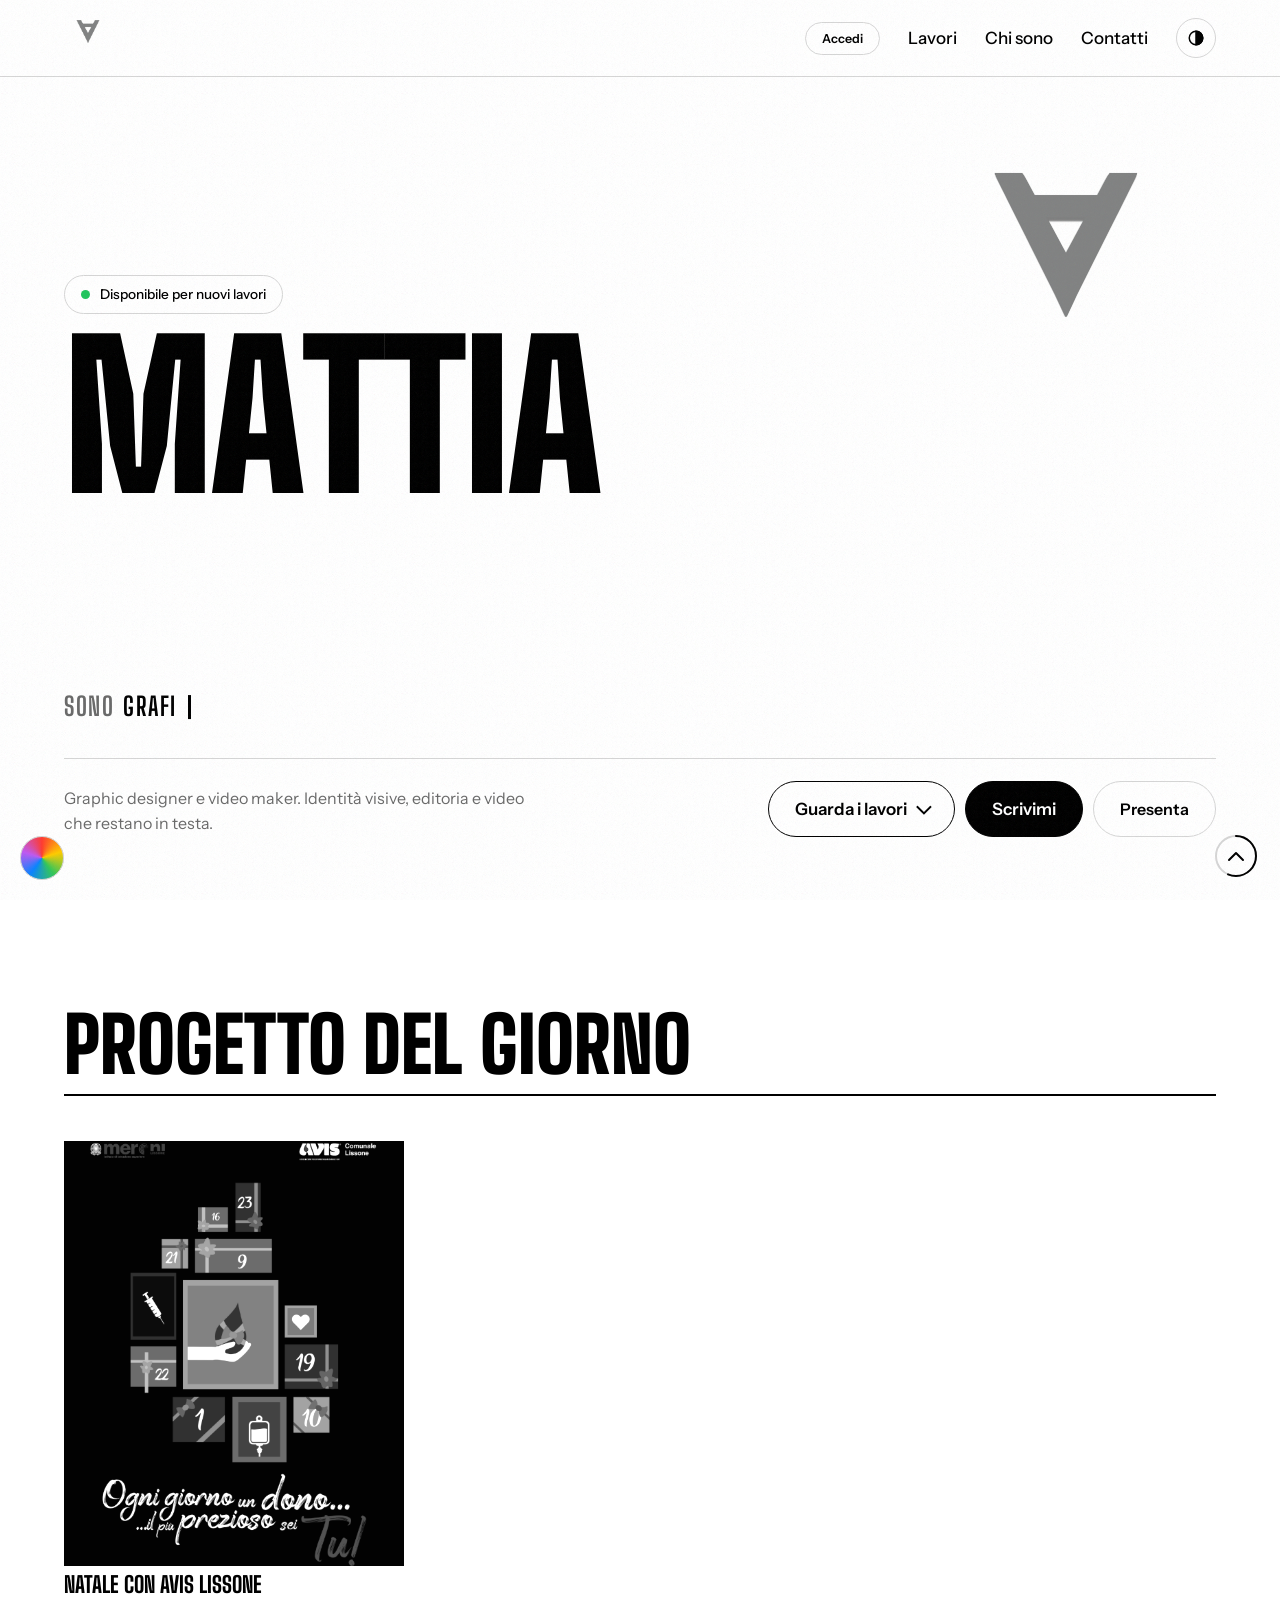
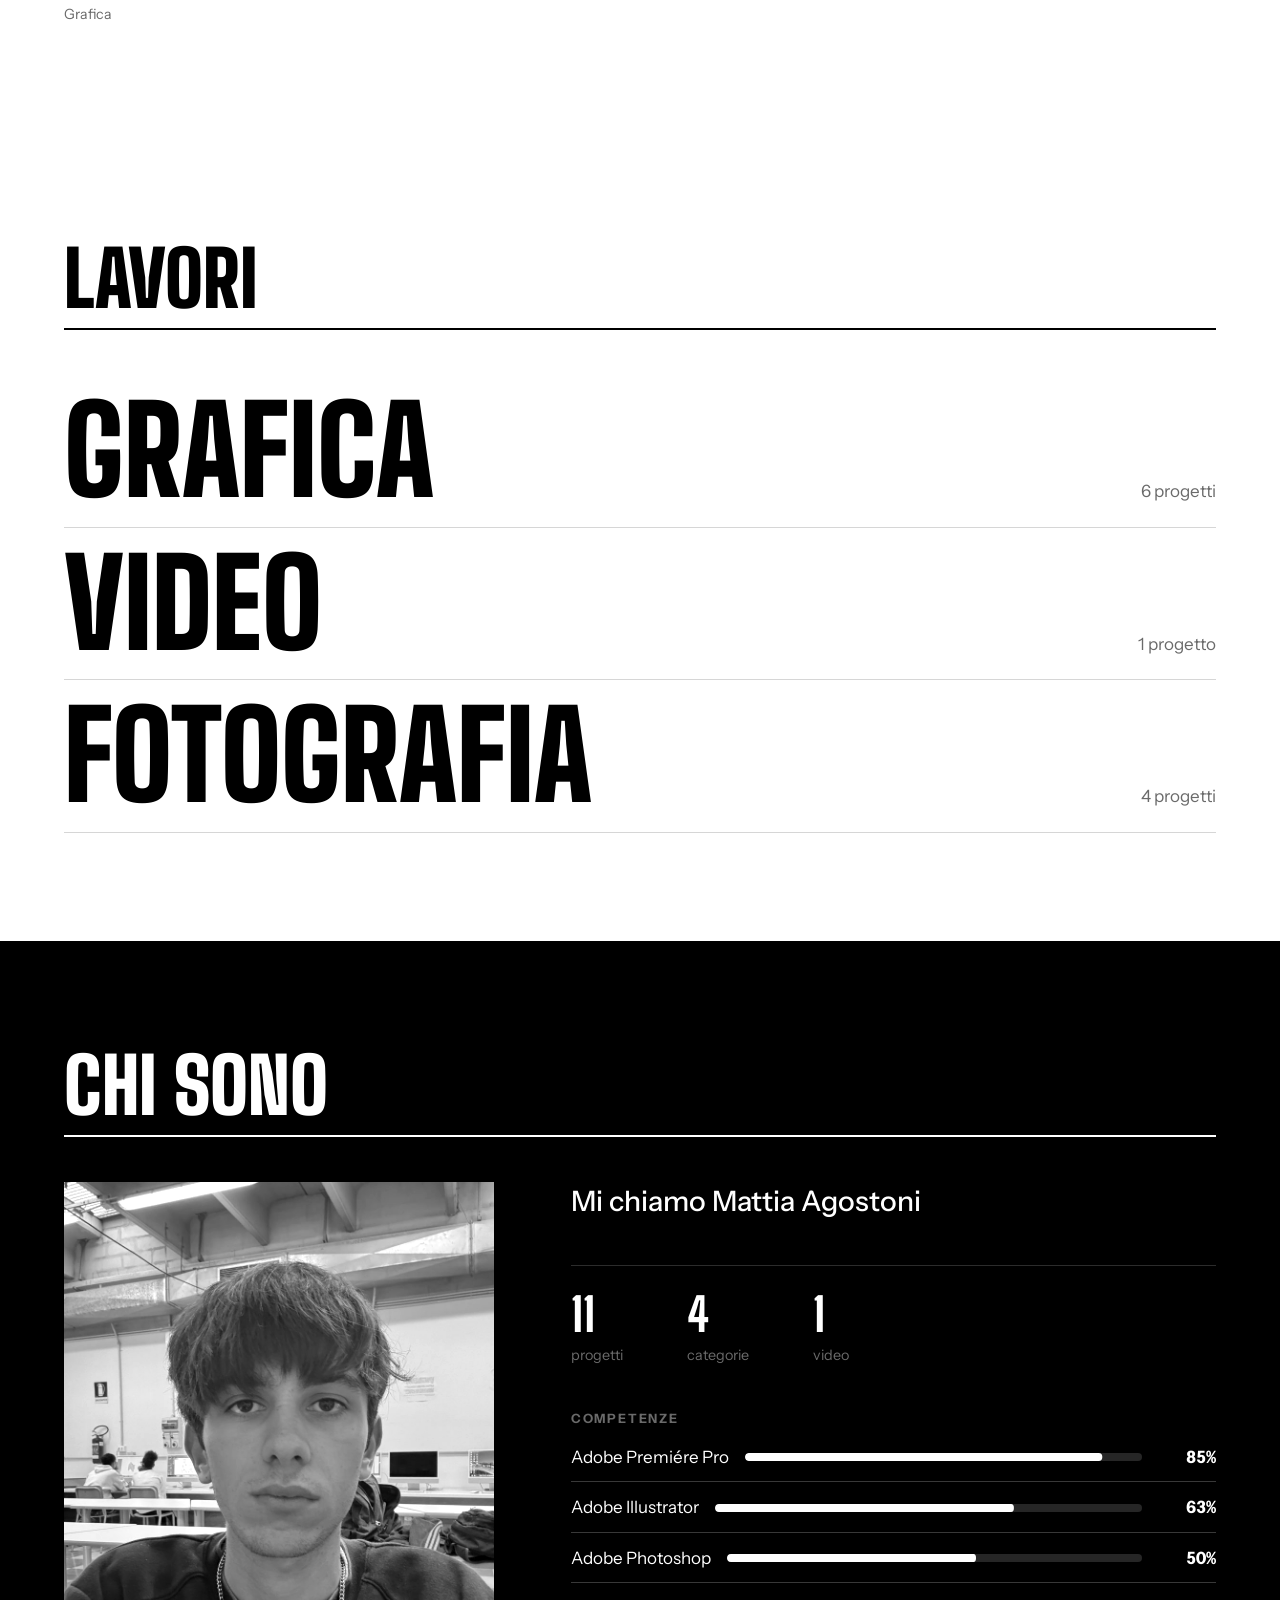
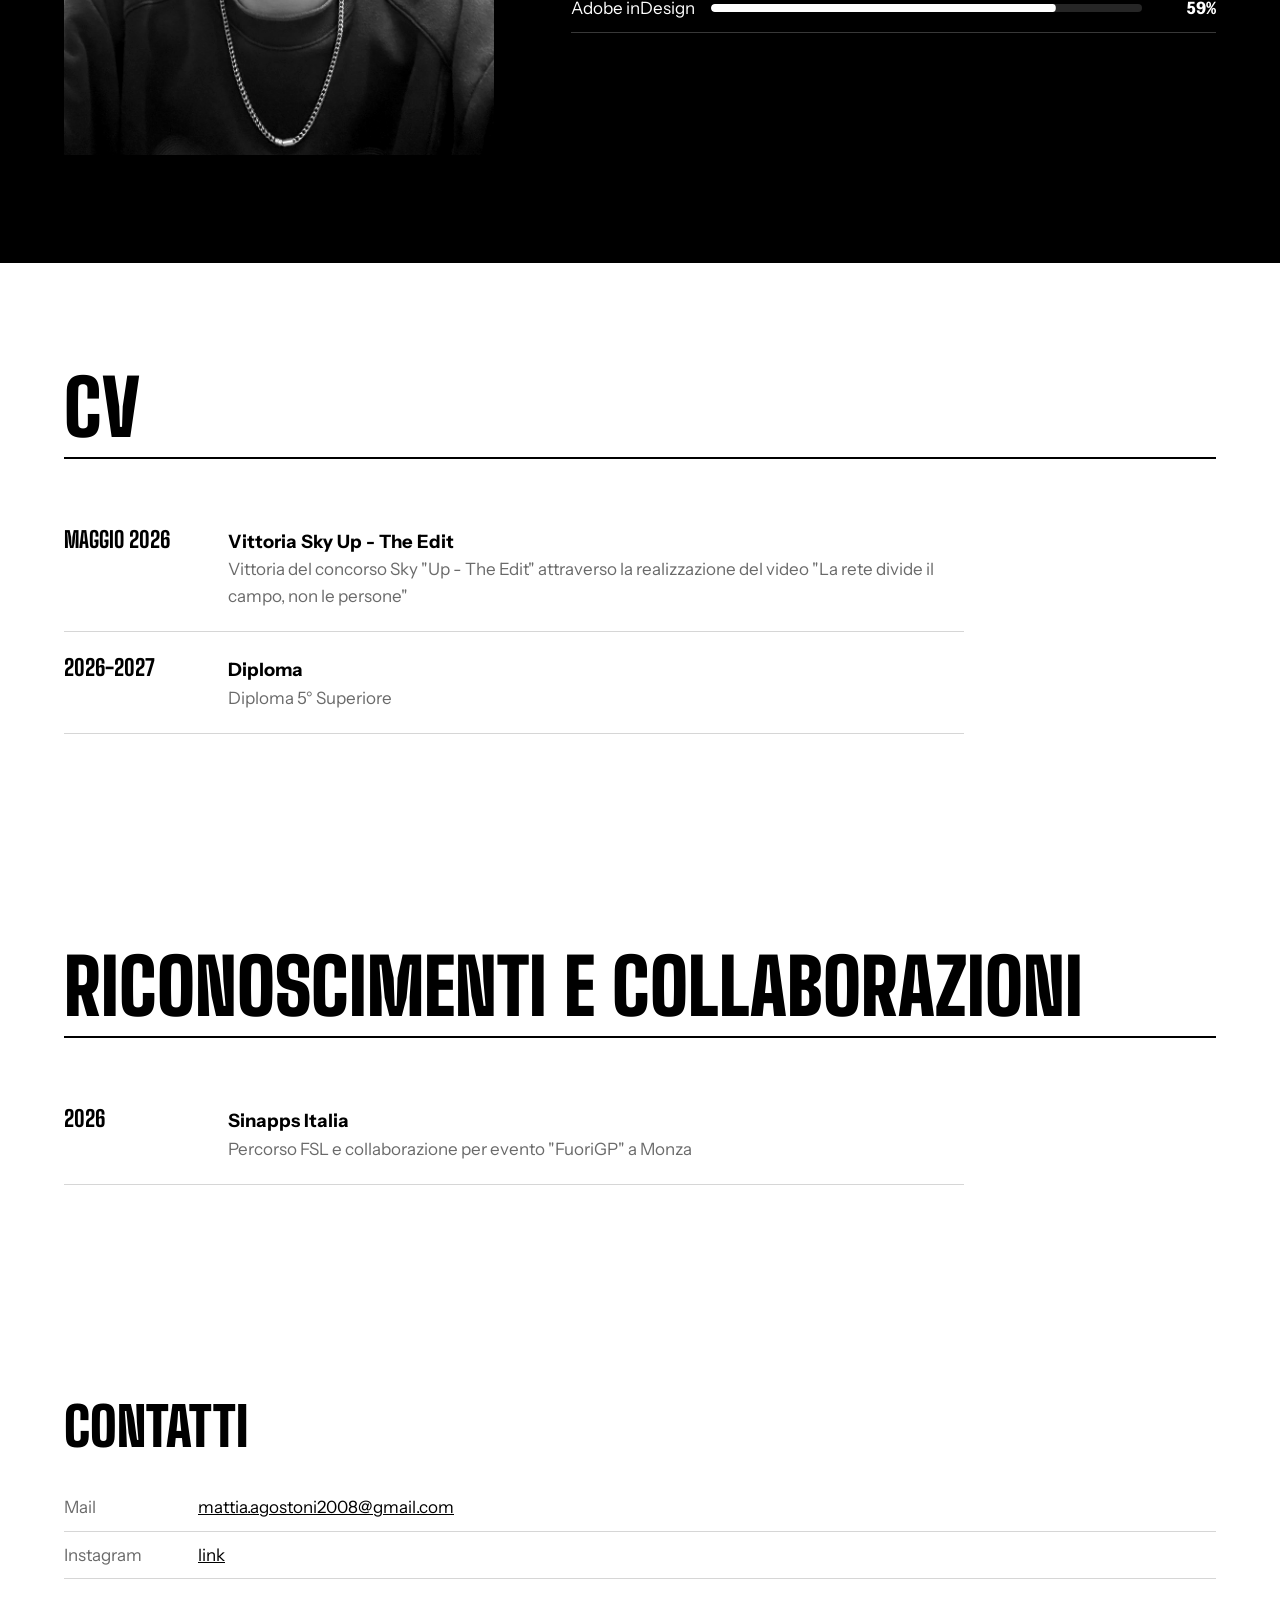
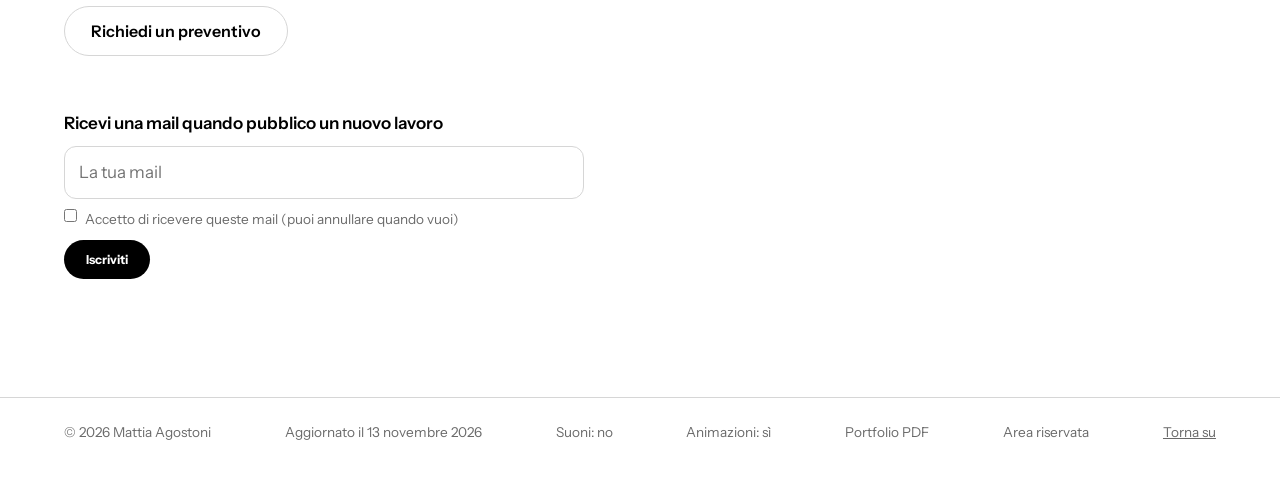
==== commit d449e6dd: "Aggiornamento portfolio" ====
--- a/index.html
+++ b/index.html
@@ -7,63 +7,63 @@
 <link rel="preconnect" href="https://fonts.gstatic.com" crossorigin="">
 <link href="https://fonts.googleapis.com/css2?family=Big+Shoulders+Display:wght@800;900&amp;family=Instrument+Sans:wght@400;500;700&amp;display=swap" rel="stylesheet">
 <link rel="stylesheet" href="style.css">
-<link rel="icon" type="image/png" href="/immagini/1793708865116-0.png"><link rel="apple-touch-icon" href="/immagini/1793708865116-0.png"><script type="application/ld+json" id="ld">{"@context":"https://schema.org","@type":"Person","name":"Mattia Agostoni","jobTitle":"grafico, video maker, fotografo","url":"https://mattia-agostoni.vercel.app/","sameAs":[]}</script></head>
-<body class="pg">
-<div id="cu" class="h" style="left: 853px; top: 526px;" data-t=""></div><i id="pg" style="width: 43.4513%;"></i><style id="fs"></style><div id="wp" class=""><b style="font-size: 19vw;"><span><i style="--i: 0;">G</i></span><span><i style="--i: 1;">r</i></span><span><i style="--i: 2;">a</i></span><span><i style="--i: 3;">f</i></span><span><i style="--i: 4;">i</i></span><span><i style="--i: 5;">c</i></span><span><i style="--i: 6;">a</i></span></b></div><div id="fp" style="transform: translate(889px, 376px) rotate(-4deg);" class=""><img alt="" src="https://mattia-agostoni.vercel.app/immagini/1793705661719-0.png"></div>
+<link rel="icon" type="image/png" href="/immagini/1793708865116-0.png"><link rel="apple-touch-icon" href="/immagini/1793708865116-0.png"><script type="application/ld+json" id="ld">{"@context":"https://schema.org","@type":"Person","name":"Mattia Agostoni","jobTitle":"grafico, video maker, fotografo","url":"https://mattia-agostoni.vercel.app/","sameAs":[]}</script><script type="application/json" id="fbcfg">{"cfg":{"apiKey":"AIzaSyB_m3JufeeqSWCYMGYY5ThpfwomLoQji4E","authDomain":"portfolio-mattia-88564.firebaseapp.com","projectId":"portfolio-mattia-88564","storageBucket":"portfolio-mattia-88564.firebasestorage.app","messagingSenderId":"649159804294","appId":"1:649159804294:web:625cffeabe14201cc3d807"},"admin":"mattia.agostoni2008@gmail.com","news":true}</script></head>
+<body class="">
+<div id="cu" class="on h" style="left: 422.984px; top: 461.023px;" data-t=""></div><i id="pg" style="width: 100.006%;"></i><style id="fs"></style><div id="wp" class=""><b style="font-size: 19vw;"><span><i style="--i: 0;">G</i></span><span><i style="--i: 1;">r</i></span><span><i style="--i: 2;">a</i></span><span><i style="--i: 3;">f</i></span><span><i style="--i: 4;">i</i></span><span><i style="--i: 5;">c</i></span><span><i style="--i: 6;">a</i></span></b></div><div id="fp" style="transform: translate(459px, 311px) rotate(-4deg);" class=""><img alt="" src="https://mattia-agostoni.vercel.app/immagini/1793705661719-0.png"></div>
 
 <div id="root" data-init="1" data-m1="1">
 <header class="nav">
-  <div class="logo" data-img=""><img alt="Logo" class="" src="/immagini/1794385702306-0.png"><span>LOGO</span><b class="x" data-act="inv">Inverti colori</b></div>
+  <div class="logo" data-img=""><img alt="Logo" class="" src="/immagini/1794607280337-0.png"><span>LOGO</span><b class="x" data-act="inv">Inverti colori</b></div>
   <nav><a href="#lavori">Lavori</a><a href="#chi">Chi sono</a><a href="#contatti">Contatti</a><button class="th" data-act="th" aria-label="Cambia tema chiaro o scuro"><svg viewBox="0 0 24 24" width="18" height="18" fill="none" stroke="currentColor" stroke-width="2"><circle cx="12" cy="12" r="9"></circle><path d="M12 3v18a9 9 0 000-18z" fill="currentColor"></path></svg></button></nav>
 </header>
 
 <section class="hero">
-  <video class="reel" muted="" loop="" autoplay="" playsinline=""></video>
-  <div class="tl" style="top:90px;left:5vw"><button data-act="reel">Showreel</button></div>
-  <div class="avail"><i></i><span data-e="">Disponibile per nuovi lavori</span><b class="x" data-act="avail">Mostra o nascondi</b></div><h1><span data-e="" class="" style="zoom: 1.3;">Mattia</span><span class="o" data-e="" style="zoom: 1.4;">Agostoni</span></h1><p class="rot" data-w="grafico,video maker,fotografo"><span data-e="">Sono</span> <span class="rw"></span><i class="cr"></i><b class="x" data-act="words">Cambia parole</b></p>
+  <video class="reel" muted="" loop="" autoplay="" playsinline=""></video><div id="d3"></div>
+  <div class="tl" style="top:90px;left:5vw"><button data-act="reel">Showreel</button><button data-act="chap">Capitoli</button></div>
+  <div class="avail"><i></i><span data-e="">Disponibile per nuovi lavori</span><b class="x" data-act="avail">Mostra o nascondi</b></div><h1><span data-e="" class="" style="zoom: 1.3;">Mattia</span><span class="o" data-e="" style="zoom: 1.4;">Agostoni</span></h1><p class="rot" data-w="grafico,video maker,fotografo"><span data-e="">Sono</span> <span class="rw"></span><i class="cr"></i><b class="x" data-act="words">Cambia parole</b></p><div id="chp"></div>
   <div class="row">
     <p data-e="">Graphic designer e video maker. Identità visive, editoria e video che restano in testa.</p>
     <div class="acts"><a href="#lavori">Guarda i lavori</a><a class="wr" href="#contatti">Scrivimi</a><button class="pres" data-act="pres">Presenta</button></div>
   </div>
 </section>
 
-<section id="feat"><div class="sh"><h2>In evidenza</h2></div><div id="fw"></div></section><section id="ix" class="">
-  <div class="sh"><h2>Lavori</h2></div>
+<section id="feat"><div class="sh"><h2>In evidenza</h2></div><div id="fw"></div></section><section id="pdg"><div class="sh vw"><h2>Progetto del giorno</h2></div><div id="pdw"></div></section><section id="ix" class="vw">
+  <div class="sh vw"><h2>Lavori</h2></div>
   <ul id="cats"><li><b class="dh" draggable="true" title="Trascina per spostare">⠿</b><a href="#/Grafica" data-c="Grafica" data-lay="">Grafica</a><span class="n">6 progetti</span><b class="x" data-act="rncat">Rinomina</b><b class="x" data-act="rmcat">Togli</b></li><li><b class="dh" draggable="true" title="Trascina per spostare">⠿</b><a href="#/Video" data-c="Video">Video</a><span class="n">1 progetto</span><b class="x" data-act="rncat">Rinomina</b><b class="x" data-act="rmcat">Togli</b></li><li><b class="dh" draggable="true" title="Trascina per spostare">⠿</b><a href="#/Fotografia" data-c="Fotografia">Fotografia</a><span class="n">4 progetti</span><b class="x" data-act="rncat">Rinomina</b><b class="x" data-act="rmcat">Togli</b></li><li class="emp"><b class="dh" draggable="true" title="Trascina per spostare">⠿</b><a href="#/Siti%20e%20giochi" data-c="Siti e giochi">Siti e giochi</a><span class="n">0 progetti</span><b class="x" data-act="rncat">Rinomina</b><b class="x" data-act="rmcat">Togli</b></li></ul>
   <button class="ad" data-act="addcat">Aggiungi una categoria</button>
 </section>
 
 <section id="lavori">
-  <div class="sh sx vw"><div><a class="bk" href="#/">Indietro</a><h2>Grafica</h2></div><button class="f" data-act="film">Vista a griglia</button><button class="f cpl" data-act="cpl">Copia link</button></div>
-  <div id="grid" class="dense"><article class="card" data-cat="Video" data-video="https://youtu.be/PuIefyYgbqE" data-id="la-rete-divide-il-campo-non-le-persone"><div class="media" data-img=""><img alt="" src="/immagini/1793705661719-0.png" loading="lazy" decoding="async"></div><div class="gal"></div><div class="meta"><h3 data-e="" class="" style="zoom: 0.9;">LA RETE DIVIDE IL CAMPO, NON LE PERSONE</h3><p data-e="" class="" style="zoom: 0.9;"></p><div>Progetto audiovisivo per Sky dedicato alla storia di Arthur Ashe e al tema dell’inclusione. Mi sono occupato di ideazione, sceneggiatura, riprese e montaggio. Il progetto ha vinto il concorso ed è stato premiato durante gli Sky Inclusion Days 2026.</div><p></p><div class="pal"><div class="cols"></div><p class="fnt" data-e=""></p><button class="ad" data-act="addcol">Aggiungi un colore</button></div></div><div class="det"><div class="emb"></div><div class="dsc" data-e=""></div><div class="bks"></div><div class="addb"><span>Aggiungi un blocco:</span><button data-act="ab" data-v="t">Testo</button><button data-act="ab" data-v="i">Foto</button><button data-act="ab" data-v="i2">Due foto</button><button data-act="ab" data-v="v">Video</button><button data-act="ab" data-v="q">Citazione</button></div></div><div class="tl"><span class="dg" draggable="true" title="Trascina per cambiare l'ordine">Sposta</span><button data-act="cover">Copertina</button><button data-act="img">Galleria</button><details class="mn"><summary>Video</summary><div><button data-act="vfile">Carica un file</button><button data-act="vid">Incolla un link</button></div></details><details class="mn"><summary>Formato</summary><div><button data-act="ar">Automatico (standard)</button><button data-act="ar" data-v="1/1">Quadrato 1:1</button><button data-act="ar" data-v="4/5">Verticale 4:5 (Instagram)</button><button data-act="ar" data-v="3/4">Verticale 3:4</button><button data-act="ar" data-v="2/3">Verticale 2:3 (poster, foto)</button><button data-act="ar" data-v="9/16">Verticale 9:16 (Reel, Stories)</button><button data-act="ar" data-v="210/297">Foglio A4 verticale</button><button data-act="ar" data-v="4/3">Orizzontale 4:3</button><button data-act="ar" data-v="3/2">Orizzontale 3:2 (foto)</button><button data-act="ar" data-v="16/9">Orizzontale 16:9 (video)</button><button data-act="ar" data-v="21/9">Cinema 21:9</button></div></details><details class="mn"><summary>Altro</summary><div><button data-act="fp">Punto focale della copertina</button><button data-act="alt">Descrizione della copertina</button><button data-act="url">Link esterno (sito o gioco)</button><button data-act="cat">Cambia categoria</button><button data-act="prv">Anteprima al passaggio</button><button data-act="ba">Prima e dopo</button><button data-act="ft">Metti o togli da In evidenza</button><button data-act="dr">Nascondi o mostra (bozza)</button><button data-act="dup">Duplica progetto</button><button data-act="del">Elimina progetto</button></div></details></div></article><article class="card" data-cat="Fotografia" data-id="liberi-di-scegliere"><div class="media" data-img="" style=""><img alt="" src="/immagini/1794385702307-1.jpg" loading="lazy" decoding="async"></div><div class="gal"></div><div class="meta"><h3 data-e="" class="">LIBERI DI SCEGLIERE</h3><p data-e="">Descrizione breve, anno</p><div class="pal"><div class="cols"></div><p class="fnt" data-e=""></p><button class="ad" data-act="addcol">Aggiungi un colore</button></div></div><div class="det"><div class="emb"></div><div class="dsc" data-e=""></div><div class="bks"></div><div class="addb"><span>Aggiungi un blocco:</span><button data-act="ab" data-v="t">Testo</button><button data-act="ab" data-v="i">Foto</button><button data-act="ab" data-v="i2">Due foto</button><button data-act="ab" data-v="v">Video</button><button data-act="ab" data-v="q">Citazione</button></div></div><div class="tl"><span class="dg" draggable="true" title="Trascina per cambiare l'ordine">Sposta</span><button data-act="cover">Copertina</button><button data-act="img">Galleria</button><details class="mn"><summary>Video</summary><div><button data-act="vfile">Carica un file</button><button data-act="vid">Incolla un link</button></div></details><details class="mn"><summary>Formato</summary><div><button data-act="ar">Automatico (standard)</button><button data-act="ar" data-v="1/1">Quadrato 1:1</button><button data-act="ar" data-v="4/5">Verticale 4:5 (Instagram)</button><button data-act="ar" data-v="3/4">Verticale 3:4</button><button data-act="ar" data-v="2/3">Verticale 2:3 (poster, foto)</button><button data-act="ar" data-v="9/16">Verticale 9:16 (Reel, Stories)</button><button data-act="ar" data-v="210/297">Foglio A4 verticale</button><button data-act="ar" data-v="4/3">Orizzontale 4:3</button><button data-act="ar" data-v="3/2">Orizzontale 3:2 (foto)</button><button data-act="ar" data-v="16/9">Orizzontale 16:9 (video)</button><button data-act="ar" data-v="21/9">Cinema 21:9</button></div></details><details class="mn"><summary>Altro</summary><div><button data-act="fp">Punto focale della copertina</button><button data-act="alt">Descrizione della copertina</button><button data-act="url">Link esterno (sito o gioco)</button><button data-act="cat">Cambia categoria</button><button data-act="prv">Anteprima al passaggio</button><button data-act="ba">Prima e dopo</button><button data-act="ft">Metti o togli da In evidenza</button><button data-act="dr">Nascondi o mostra (bozza)</button><button data-act="dup">Duplica progetto</button><button data-act="del">Elimina progetto</button></div></details></div></article><article class="card" data-cat="Grafica" style="grid-row-end: span 56;" data-id="monogramma"><div class="media" data-img=""><img alt="" src="/immagini/1794385702308-2.png" loading="lazy" decoding="async"></div><div class="gal"><img src="/immagini/1794385702308-2.png" alt="" loading="lazy" decoding="async"></div><div class="meta"><h3 data-e="" class="">MONOGRAMMA</h3><p data-e="">Descrizione breve, anno</p><div class="pal"><div class="cols"></div><p class="fnt" data-e=""></p><button class="ad" data-act="addcol">Aggiungi un colore</button></div></div><div class="det"><div class="emb"></div><div class="dsc" data-e=""></div><div class="bks"></div><div class="addb"><span>Aggiungi un blocco:</span><button data-act="ab" data-v="t">Testo</button><button data-act="ab" data-v="i">Foto</button><button data-act="ab" data-v="i2">Due foto</button><button data-act="ab" data-v="v">Video</button><button data-act="ab" data-v="q">Citazione</button></div></div><div class="tl"><span class="dg" draggable="true" title="Trascina per cambiare l'ordine">Sposta</span><button data-act="cover">Copertina</button><button data-act="img">Galleria</button><details class="mn"><summary>Video</summary><div><button data-act="vfile">Carica un file</button><button data-act="vid">Incolla un link</button></div></details><details class="mn"><summary>Formato</summary><div><button data-act="ar">Automatico (standard)</button><button data-act="ar" data-v="1/1">Quadrato 1:1</button><button data-act="ar" data-v="4/5">Verticale 4:5 (Instagram)</button><button data-act="ar" data-v="3/4">Verticale 3:4</button><button data-act="ar" data-v="2/3">Verticale 2:3 (poster, foto)</button><button data-act="ar" data-v="9/16">Verticale 9:16 (Reel, Stories)</button><button data-act="ar" data-v="210/297">Foglio A4 verticale</button><button data-act="ar" data-v="4/3">Orizzontale 4:3</button><button data-act="ar" data-v="3/2">Orizzontale 3:2 (foto)</button><button data-act="ar" data-v="16/9">Orizzontale 16:9 (video)</button><button data-act="ar" data-v="21/9">Cinema 21:9</button></div></details><details class="mn"><summary>Altro</summary><div><button data-act="fp">Punto focale della copertina</button><button data-act="alt">Descrizione della copertina</button><button data-act="url">Link esterno (sito o gioco)</button><button data-act="cat">Cambia categoria</button><button data-act="prv">Anteprima al passaggio</button><button data-act="ba">Prima e dopo</button><button data-act="ft">Metti o togli da In evidenza</button><button data-act="dr">Nascondi o mostra (bozza)</button><button data-act="dup">Duplica progetto</button><button data-act="del">Elimina progetto</button></div></details></div></article><article class="card" data-cat="Grafica" style="grid-row-end: span 89;" data-id="natale-con-avis-lissone"><div class="media" data-img="" style="aspect-ratio: 210 / 297;"><img alt="" src="/immagini/1794385702313-3.png" loading="lazy" decoding="async"></div><div class="gal"></div><div class="meta"><h3 data-e="" class="">NATALE CON AVIS LISSONE</h3><p data-e="">Descrizione breve, anno</p><div class="pal"><div class="cols"></div><p class="fnt" data-e=""></p><button class="ad" data-act="addcol">Aggiungi un colore</button></div></div><div class="det"><div class="emb"></div><div class="dsc" data-e=""></div><div class="bks"></div><div class="addb"><span>Aggiungi un blocco:</span><button data-act="ab" data-v="t">Testo</button><button data-act="ab" data-v="i">Foto</button><button data-act="ab" data-v="i2">Due foto</button><button data-act="ab" data-v="v">Video</button><button data-act="ab" data-v="q">Citazione</button></div></div><div class="tl"><span class="dg" draggable="true" title="Trascina per cambiare l'ordine">Sposta</span><button data-act="cover">Copertina</button><button data-act="img">Galleria</button><details class="mn"><summary>Video</summary><div><button data-act="vfile">Carica un file</button><button data-act="vid">Incolla un link</button></div></details><details class="mn"><summary>Formato</summary><div><button data-act="ar">Automatico (standard)</button><button data-act="ar" data-v="1/1">Quadrato 1:1</button><button data-act="ar" data-v="4/5">Verticale 4:5 (Instagram)</button><button data-act="ar" data-v="3/4">Verticale 3:4</button><button data-act="ar" data-v="2/3">Verticale 2:3 (poster, foto)</button><button data-act="ar" data-v="9/16">Verticale 9:16 (Reel, Stories)</button><button data-act="ar" data-v="210/297">Foglio A4 verticale</button><button data-act="ar" data-v="4/3">Orizzontale 4:3</button><button data-act="ar" data-v="3/2">Orizzontale 3:2 (foto)</button><button data-act="ar" data-v="16/9">Orizzontale 16:9 (video)</button><button data-act="ar" data-v="21/9">Cinema 21:9</button></div></details><details class="mn"><summary>Altro</summary><div><button data-act="fp">Punto focale della copertina</button><button data-act="alt">Descrizione della copertina</button><button data-act="url">Link esterno (sito o gioco)</button><button data-act="cat">Cambia categoria</button><button data-act="prv">Anteprima al passaggio</button><button data-act="ba">Prima e dopo</button><button data-act="ft">Metti o togli da In evidenza</button><button data-act="dr">Nascondi o mostra (bozza)</button><button data-act="dup">Duplica progetto</button><button data-act="del">Elimina progetto</button></div></details></div></article><article class="card" data-cat="Grafica" style="grid-row-end: span 89;" data-id="poster-bauhaus"><div class="media" data-img="" style="aspect-ratio: 210 / 297;"><img alt="" src="/immagini/1794385702315-4.png" loading="lazy" decoding="async"></div><div class="gal"></div><div class="meta"><h3 data-e="" class="">POSTER BAUHAUS</h3><p data-e="">Descrizione breve, anno</p><div class="pal"><div class="cols"></div><p class="fnt" data-e=""></p><button class="ad" data-act="addcol">Aggiungi un colore</button></div></div><div class="det"><div class="emb"></div><div class="dsc" data-e=""></div><div class="bks"></div><div class="addb"><span>Aggiungi un blocco:</span><button data-act="ab" data-v="t">Testo</button><button data-act="ab" data-v="i">Foto</button><button data-act="ab" data-v="i2">Due foto</button><button data-act="ab" data-v="v">Video</button><button data-act="ab" data-v="q">Citazione</button></div></div><div class="tl"><span class="dg" draggable="true" title="Trascina per cambiare l'ordine">Sposta</span><button data-act="cover">Copertina</button><button data-act="img">Galleria</button><details class="mn"><summary>Video</summary><div><button data-act="vfile">Carica un file</button><button data-act="vid">Incolla un link</button></div></details><details class="mn"><summary>Formato</summary><div><button data-act="ar">Automatico (standard)</button><button data-act="ar" data-v="1/1">Quadrato 1:1</button><button data-act="ar" data-v="4/5">Verticale 4:5 (Instagram)</button><button data-act="ar" data-v="3/4">Verticale 3:4</button><button data-act="ar" data-v="2/3">Verticale 2:3 (poster, foto)</button><button data-act="ar" data-v="9/16">Verticale 9:16 (Reel, Stories)</button><button data-act="ar" data-v="210/297">Foglio A4 verticale</button><button data-act="ar" data-v="4/3">Orizzontale 4:3</button><button data-act="ar" data-v="3/2">Orizzontale 3:2 (foto)</button><button data-act="ar" data-v="16/9">Orizzontale 16:9 (video)</button><button data-act="ar" data-v="21/9">Cinema 21:9</button></div></details><details class="mn"><summary>Altro</summary><div><button data-act="fp">Punto focale della copertina</button><button data-act="alt">Descrizione della copertina</button><button data-act="url">Link esterno (sito o gioco)</button><button data-act="cat">Cambia categoria</button><button data-act="prv">Anteprima al passaggio</button><button data-act="ba">Prima e dopo</button><button data-act="ft">Metti o togli da In evidenza</button><button data-act="dr">Nascondi o mostra (bozza)</button><button data-act="dup">Duplica progetto</button><button data-act="del">Elimina progetto</button></div></details></div></article><article class="card" data-cat="Grafica" style="grid-row-end: span 89;" data-id="quack-beats"><div class="media" data-img="" style="aspect-ratio: 210 / 297;"><img alt="" src="/immagini/1794385702315-5.png" loading="lazy" decoding="async"></div><div class="gal"></div><div class="meta"><h3 data-e="" class="">QUack Beats</h3><p data-e="">Descrizione breve, anno</p><div class="pal"><div class="cols"></div><p class="fnt" data-e=""></p><button class="ad" data-act="addcol">Aggiungi un colore</button></div></div><div class="det"><div class="emb"></div><div class="dsc" data-e=""></div><div class="bks"></div><div class="addb"><span>Aggiungi un blocco:</span><button data-act="ab" data-v="t">Testo</button><button data-act="ab" data-v="i">Foto</button><button data-act="ab" data-v="i2">Due foto</button><button data-act="ab" data-v="v">Video</button><button data-act="ab" data-v="q">Citazione</button></div></div><div class="tl"><span class="dg" draggable="true" title="Trascina per cambiare l'ordine">Sposta</span><button data-act="cover">Copertina</button><button data-act="img">Galleria</button><details class="mn"><summary>Video</summary><div><button data-act="vfile">Carica un file</button><button data-act="vid">Incolla un link</button></div></details><details class="mn"><summary>Formato</summary><div><button data-act="ar">Automatico (standard)</button><button data-act="ar" data-v="1/1">Quadrato 1:1</button><button data-act="ar" data-v="4/5">Verticale 4:5 (Instagram)</button><button data-act="ar" data-v="3/4">Verticale 3:4</button><button data-act="ar" data-v="2/3">Verticale 2:3 (poster, foto)</button><button data-act="ar" data-v="9/16">Verticale 9:16 (Reel, Stories)</button><button data-act="ar" data-v="210/297">Foglio A4 verticale</button><button data-act="ar" data-v="4/3">Orizzontale 4:3</button><button data-act="ar" data-v="3/2">Orizzontale 3:2 (foto)</button><button data-act="ar" data-v="16/9">Orizzontale 16:9 (video)</button><button data-act="ar" data-v="21/9">Cinema 21:9</button></div></details><details class="mn"><summary>Altro</summary><div><button data-act="fp">Punto focale della copertina</button><button data-act="alt">Descrizione della copertina</button><button data-act="url">Link esterno (sito o gioco)</button><button data-act="cat">Cambia categoria</button><button data-act="prv">Anteprima al passaggio</button><button data-act="ba">Prima e dopo</button><button data-act="ft">Metti o togli da In evidenza</button><button data-act="dr">Nascondi o mostra (bozza)</button><button data-act="dup">Duplica progetto</button><button data-act="del">Elimina progetto</button></div></details></div></article><article class="card" data-cat="Grafica" style="grid-row-end: span 80;" data-id="cosi-e-cosa"><div class="media" data-img=""><img alt="" src="/immagini/1794385702316-6.jpg" loading="lazy" decoding="async"></div><div class="gal"></div><div class="meta"><h3 data-e="" class="">COSì E COSà</h3><p data-e="">Descrizione breve, anno</p><div class="pal"><div class="cols"></div><p class="fnt" data-e=""></p><button class="ad" data-act="addcol">Aggiungi un colore</button></div></div><div class="det"><div class="emb"></div><div class="dsc" data-e=""></div><div class="bks"></div><div class="addb"><span>Aggiungi un blocco:</span><button data-act="ab" data-v="t">Testo</button><button data-act="ab" data-v="i">Foto</button><button data-act="ab" data-v="i2">Due foto</button><button data-act="ab" data-v="v">Video</button><button data-act="ab" data-v="q">Citazione</button></div></div><div class="tl"><span class="dg" draggable="true" title="Trascina per cambiare l'ordine">Sposta</span><button data-act="cover">Copertina</button><button data-act="img">Galleria</button><details class="mn"><summary>Video</summary><div><button data-act="vfile">Carica un file</button><button data-act="vid">Incolla un link</button></div></details><details class="mn"><summary>Formato</summary><div><button data-act="ar">Automatico (standard)</button><button data-act="ar" data-v="1/1">Quadrato 1:1</button><button data-act="ar" data-v="4/5">Verticale 4:5 (Instagram)</button><button data-act="ar" data-v="3/4">Verticale 3:4</button><button data-act="ar" data-v="2/3">Verticale 2:3 (poster, foto)</button><button data-act="ar" data-v="9/16">Verticale 9:16 (Reel, Stories)</button><button data-act="ar" data-v="210/297">Foglio A4 verticale</button><button data-act="ar" data-v="4/3">Orizzontale 4:3</button><button data-act="ar" data-v="3/2">Orizzontale 3:2 (foto)</button><button data-act="ar" data-v="16/9">Orizzontale 16:9 (video)</button><button data-act="ar" data-v="21/9">Cinema 21:9</button></div></details><details class="mn"><summary>Altro</summary><div><button data-act="fp">Punto focale della copertina</button><button data-act="alt">Descrizione della copertina</button><button data-act="url">Link esterno (sito o gioco)</button><button data-act="cat">Cambia categoria</button><button data-act="prv">Anteprima al passaggio</button><button data-act="ba">Prima e dopo</button><button data-act="ft">Metti o togli da In evidenza</button><button data-act="dr">Nascondi o mostra (bozza)</button><button data-act="dup">Duplica progetto</button><button data-act="del">Elimina progetto</button></div></details></div></article><article class="card" data-cat="Grafica" style="grid-row-end: span 67;" data-id="eclissi"><div class="media" data-img=""><img alt="" src="/immagini/1794385702317-7.jpg" loading="lazy" decoding="async"></div><div class="gal"></div><div class="meta"><h3 data-e="" class="">ECLISSI</h3><p data-e="">Descrizione breve, anno</p><div class="pal"><div class="cols"></div><p class="fnt" data-e=""></p><button class="ad" data-act="addcol">Aggiungi un colore</button></div></div><div class="det"><div class="emb"></div><div class="dsc" data-e=""></div><div class="bks"></div><div class="addb"><span>Aggiungi un blocco:</span><button data-act="ab" data-v="t">Testo</button><button data-act="ab" data-v="i">Foto</button><button data-act="ab" data-v="i2">Due foto</button><button data-act="ab" data-v="v">Video</button><button data-act="ab" data-v="q">Citazione</button></div></div><div class="tl"><span class="dg" draggable="true" title="Trascina per cambiare l'ordine">Sposta</span><button data-act="cover">Copertina</button><button data-act="img">Galleria</button><details class="mn"><summary>Video</summary><div><button data-act="vfile">Carica un file</button><button data-act="vid">Incolla un link</button></div></details><details class="mn"><summary>Formato</summary><div><button data-act="ar">Automatico (standard)</button><button data-act="ar" data-v="1/1">Quadrato 1:1</button><button data-act="ar" data-v="4/5">Verticale 4:5 (Instagram)</button><button data-act="ar" data-v="3/4">Verticale 3:4</button><button data-act="ar" data-v="2/3">Verticale 2:3 (poster, foto)</button><button data-act="ar" data-v="9/16">Verticale 9:16 (Reel, Stories)</button><button data-act="ar" data-v="210/297">Foglio A4 verticale</button><button data-act="ar" data-v="4/3">Orizzontale 4:3</button><button data-act="ar" data-v="3/2">Orizzontale 3:2 (foto)</button><button data-act="ar" data-v="16/9">Orizzontale 16:9 (video)</button><button data-act="ar" data-v="21/9">Cinema 21:9</button></div></details><details class="mn"><summary>Altro</summary><div><button data-act="fp">Punto focale della copertina</button><button data-act="alt">Descrizione della copertina</button><button data-act="url">Link esterno (sito o gioco)</button><button data-act="cat">Cambia categoria</button><button data-act="prv">Anteprima al passaggio</button><button data-act="ba">Prima e dopo</button><button data-act="ft">Metti o togli da In evidenza</button><button data-act="dr">Nascondi o mostra (bozza)</button><button data-act="dup">Duplica progetto</button><button data-act="del">Elimina progetto</button></div></details></div></article><article class="card" data-cat="Fotografia" data-id="magritte"><div class="media" data-img=""><img alt="" src="/immagini/1794385702317-8.jpg" loading="lazy" decoding="async"></div><div class="gal"></div><div class="meta"><h3 data-e="" class="">MAGRITTE</h3><p data-e="">Descrizione breve, anno</p><div class="pal"><div class="cols"></div><p class="fnt" data-e=""></p><button class="ad" data-act="addcol">Aggiungi un colore</button></div></div><div class="det"><div class="emb"></div><div class="dsc" data-e=""></div><div class="bks"></div><div class="addb"><span>Aggiungi un blocco:</span><button data-act="ab" data-v="t">Testo</button><button data-act="ab" data-v="i">Foto</button><button data-act="ab" data-v="i2">Due foto</button><button data-act="ab" data-v="v">Video</button><button data-act="ab" data-v="q">Citazione</button></div></div><div class="tl"><span class="dg" draggable="true" title="Trascina per cambiare l'ordine">Sposta</span><button data-act="cover">Copertina</button><button data-act="img">Galleria</button><details class="mn"><summary>Video</summary><div><button data-act="vfile">Carica un file</button><button data-act="vid">Incolla un link</button></div></details><details class="mn"><summary>Formato</summary><div><button data-act="ar">Automatico (standard)</button><button data-act="ar" data-v="1/1">Quadrato 1:1</button><button data-act="ar" data-v="4/5">Verticale 4:5 (Instagram)</button><button data-act="ar" data-v="3/4">Verticale 3:4</button><button data-act="ar" data-v="2/3">Verticale 2:3 (poster, foto)</button><button data-act="ar" data-v="9/16">Verticale 9:16 (Reel, Stories)</button><button data-act="ar" data-v="210/297">Foglio A4 verticale</button><button data-act="ar" data-v="4/3">Orizzontale 4:3</button><button data-act="ar" data-v="3/2">Orizzontale 3:2 (foto)</button><button data-act="ar" data-v="16/9">Orizzontale 16:9 (video)</button><button data-act="ar" data-v="21/9">Cinema 21:9</button></div></details><details class="mn"><summary>Altro</summary><div><button data-act="fp">Punto focale della copertina</button><button data-act="alt">Descrizione della copertina</button><button data-act="url">Link esterno (sito o gioco)</button><button data-act="cat">Cambia categoria</button><button data-act="prv">Anteprima al passaggio</button><button data-act="ba">Prima e dopo</button><button data-act="ft">Metti o togli da In evidenza</button><button data-act="dr">Nascondi o mostra (bozza)</button><button data-act="dup">Duplica progetto</button><button data-act="del">Elimina progetto</button></div></details></div></article><article class="card" data-cat="Fotografia" data-id="doppia-esposizione"><div class="media" data-img="" style="aspect-ratio: 4 / 3;"><img alt="" src="/immagini/1794385702318-9.jpg" loading="lazy" decoding="async"></div><div class="gal"></div><div class="meta"><h3 data-e="" class="">DOPPIA ESPOSIZIONE</h3><p data-e="">Descrizione breve, anno</p><div class="pal"><div class="cols"></div><p class="fnt" data-e=""></p><button class="ad" data-act="addcol">Aggiungi un colore</button></div></div><div class="det"><div class="emb"></div><div class="dsc" data-e=""></div><div class="bks"></div><div class="addb"><span>Aggiungi un blocco:</span><button data-act="ab" data-v="t">Testo</button><button data-act="ab" data-v="i">Foto</button><button data-act="ab" data-v="i2">Due foto</button><button data-act="ab" data-v="v">Video</button><button data-act="ab" data-v="q">Citazione</button></div></div><div class="tl"><span class="dg" draggable="true" title="Trascina per cambiare l'ordine">Sposta</span><button data-act="cover">Copertina</button><button data-act="img">Galleria</button><details class="mn"><summary>Video</summary><div><button data-act="vfile">Carica un file</button><button data-act="vid">Incolla un link</button></div></details><details class="mn"><summary>Formato</summary><div><button data-act="ar">Automatico (standard)</button><button data-act="ar" data-v="1/1">Quadrato 1:1</button><button data-act="ar" data-v="4/5">Verticale 4:5 (Instagram)</button><button data-act="ar" data-v="3/4">Verticale 3:4</button><button data-act="ar" data-v="2/3">Verticale 2:3 (poster, foto)</button><button data-act="ar" data-v="9/16">Verticale 9:16 (Reel, Stories)</button><button data-act="ar" data-v="210/297">Foglio A4 verticale</button><button data-act="ar" data-v="4/3">Orizzontale 4:3</button><button data-act="ar" data-v="3/2">Orizzontale 3:2 (foto)</button><button data-act="ar" data-v="16/9">Orizzontale 16:9 (video)</button><button data-act="ar" data-v="21/9">Cinema 21:9</button></div></details><details class="mn"><summary>Altro</summary><div><button data-act="fp">Punto focale della copertina</button><button data-act="alt">Descrizione della copertina</button><button data-act="url">Link esterno (sito o gioco)</button><button data-act="cat">Cambia categoria</button><button data-act="prv">Anteprima al passaggio</button><button data-act="ba">Prima e dopo</button><button data-act="ft">Metti o togli da In evidenza</button><button data-act="dr">Nascondi o mostra (bozza)</button><button data-act="dup">Duplica progetto</button><button data-act="del">Elimina progetto</button></div></details></div></article><article class="card" data-cat="Fotografia" data-id="scatti-in-movimento"><div class="media" data-img=""><img alt="" src="/immagini/1794385702318-10.png" loading="lazy" decoding="async"></div><div class="gal"><img src="/immagini/1794385702319-11.png" alt="" loading="lazy" decoding="async"><img src="/immagini/1794385702319-12.png" alt="" loading="lazy" decoding="async"></div><div class="meta"><h3 data-e="" class="">SCATTI IN MOVIMENTO</h3><p data-e="">Descrizione breve, anno</p><div class="pal"><div class="cols"></div><p class="fnt" data-e=""></p><button class="ad" data-act="addcol">Aggiungi un colore</button></div></div><div class="det"><div class="emb"></div><div class="dsc" data-e=""></div><div class="bks"></div><div class="addb"><span>Aggiungi un blocco:</span><button data-act="ab" data-v="t">Testo</button><button data-act="ab" data-v="i">Foto</button><button data-act="ab" data-v="i2">Due foto</button><button data-act="ab" data-v="v">Video</button><button data-act="ab" data-v="q">Citazione</button></div></div><div class="tl"><span class="dg" draggable="true" title="Trascina per cambiare l'ordine">Sposta</span><button data-act="cover">Copertina</button><button data-act="img">Galleria</button><details class="mn"><summary>Video</summary><div><button data-act="vfile">Carica un file</button><button data-act="vid">Incolla un link</button></div></details><details class="mn"><summary>Formato</summary><div><button data-act="ar">Automatico (standard)</button><button data-act="ar" data-v="1/1">Quadrato 1:1</button><button data-act="ar" data-v="4/5">Verticale 4:5 (Instagram)</button><button data-act="ar" data-v="3/4">Verticale 3:4</button><button data-act="ar" data-v="2/3">Verticale 2:3 (poster, foto)</button><button data-act="ar" data-v="9/16">Verticale 9:16 (Reel, Stories)</button><button data-act="ar" data-v="210/297">Foglio A4 verticale</button><button data-act="ar" data-v="4/3">Orizzontale 4:3</button><button data-act="ar" data-v="3/2">Orizzontale 3:2 (foto)</button><button data-act="ar" data-v="16/9">Orizzontale 16:9 (video)</button><button data-act="ar" data-v="21/9">Cinema 21:9</button></div></details><details class="mn"><summary>Altro</summary><div><button data-act="fp">Punto focale della copertina</button><button data-act="alt">Descrizione della copertina</button><button data-act="url">Link esterno (sito o gioco)</button><button data-act="cat">Cambia categoria</button><button data-act="prv">Anteprima al passaggio</button><button data-act="ba">Prima e dopo</button><button data-act="ft">Metti o togli da In evidenza</button><button data-act="dr">Nascondi o mostra (bozza)</button><button data-act="dup">Duplica progetto</button><button data-act="del">Elimina progetto</button></div></details></div></article></div><div id="mq"><div class="mt"></div></div><div id="pn"></div>
+  <div class="sh sx"><div><a class="bk" href="#/">Indietro</a><h2>Grafica</h2></div><button class="f" data-act="film">Vista a griglia</button><button class="f cpl" data-act="cpl">Copia link</button></div>
+  <div id="grid" class=""><article class="card" data-cat="Video" data-video="https://youtu.be/PuIefyYgbqE" data-id="la-rete-divide-il-campo-non-le-persone"><div class="media" data-img=""><img alt="" src="/immagini/1793705661719-0.png" loading="lazy" decoding="async"></div><div class="gal"></div><div class="meta"><h3 data-e="" class="" style="zoom: 0.9;">LA RETE DIVIDE IL CAMPO, NON LE PERSONE</h3><p data-e="" class="" style="zoom: 0.9;"></p><div>Progetto audiovisivo per Sky dedicato alla storia di Arthur Ashe e al tema dell’inclusione. Mi sono occupato di ideazione, sceneggiatura, riprese e montaggio. Il progetto ha vinto il concorso ed è stato premiato durante gli Sky Inclusion Days 2026.</div><p></p><div class="pal"><div class="cols"></div><p class="fnt" data-e=""></p><button class="ad" data-act="addcol">Aggiungi un colore</button></div></div><div class="det"><div class="emb"></div><div class="dsc" data-e=""></div><div class="bks"></div><div class="addb"><span>Aggiungi un blocco:</span><button data-act="ab" data-v="t">Testo</button><button data-act="ab" data-v="i">Foto</button><button data-act="ab" data-v="i2">Due foto</button><button data-act="ab" data-v="v">Video</button><button data-act="ab" data-v="q">Citazione</button><button data-act="abv">Prima e dopo video</button></div></div><div class="tl"><span class="dg" draggable="true" title="Trascina per cambiare l'ordine">Sposta</span><button data-act="cover">Copertina</button><button data-act="img">Galleria</button><details class="mn"><summary>Video</summary><div><button data-act="vfile">Carica un file</button><button data-act="vid">Incolla un link</button></div></details><details class="mn"><summary>Formato</summary><div><button data-act="ar">Automatico (standard)</button><button data-act="ar" data-v="1/1">Quadrato 1:1</button><button data-act="ar" data-v="4/5">Verticale 4:5 (Instagram)</button><button data-act="ar" data-v="3/4">Verticale 3:4</button><button data-act="ar" data-v="2/3">Verticale 2:3 (poster, foto)</button><button data-act="ar" data-v="9/16">Verticale 9:16 (Reel, Stories)</button><button data-act="ar" data-v="210/297">Foglio A4 verticale</button><button data-act="ar" data-v="4/3">Orizzontale 4:3</button><button data-act="ar" data-v="3/2">Orizzontale 3:2 (foto)</button><button data-act="ar" data-v="16/9">Orizzontale 16:9 (video)</button><button data-act="ar" data-v="21/9">Cinema 21:9</button></div></details><details class="mn"><summary>Altro</summary><div><button data-act="fp">Punto focale della copertina</button><button data-act="alt">Descrizione della copertina</button><button data-act="url">Link esterno (sito o gioco)</button><button data-act="story">Racconto a scorrimento (sì/no)</button><button data-act="cat">Cambia categoria</button><button data-act="prv">Anteprima al passaggio</button><button data-act="ba">Prima e dopo</button><button data-act="ft">Metti o togli da In evidenza</button><button data-act="dr">Nascondi o mostra (bozza)</button><button data-act="dup">Duplica progetto</button><button data-act="del">Elimina progetto</button></div></details></div></article><article class="card" data-cat="Fotografia" data-id="liberi-di-scegliere"><div class="media" data-img="" style=""><img alt="" src="/immagini/1794607280338-1.jpg" loading="lazy" decoding="async"></div><div class="gal"></div><div class="meta"><h3 data-e="" class="">LIBERI DI SCEGLIERE</h3><p data-e="">Descrizione breve, anno</p><div class="pal"><div class="cols"></div><p class="fnt" data-e=""></p><button class="ad" data-act="addcol">Aggiungi un colore</button></div></div><div class="det"><div class="emb"></div><div class="dsc" data-e=""></div><div class="bks"></div><div class="addb"><span>Aggiungi un blocco:</span><button data-act="ab" data-v="t">Testo</button><button data-act="ab" data-v="i">Foto</button><button data-act="ab" data-v="i2">Due foto</button><button data-act="ab" data-v="v">Video</button><button data-act="ab" data-v="q">Citazione</button><button data-act="abv">Prima e dopo video</button></div></div><div class="tl"><span class="dg" draggable="true" title="Trascina per cambiare l'ordine">Sposta</span><button data-act="cover">Copertina</button><button data-act="img">Galleria</button><details class="mn"><summary>Video</summary><div><button data-act="vfile">Carica un file</button><button data-act="vid">Incolla un link</button></div></details><details class="mn"><summary>Formato</summary><div><button data-act="ar">Automatico (standard)</button><button data-act="ar" data-v="1/1">Quadrato 1:1</button><button data-act="ar" data-v="4/5">Verticale 4:5 (Instagram)</button><button data-act="ar" data-v="3/4">Verticale 3:4</button><button data-act="ar" data-v="2/3">Verticale 2:3 (poster, foto)</button><button data-act="ar" data-v="9/16">Verticale 9:16 (Reel, Stories)</button><button data-act="ar" data-v="210/297">Foglio A4 verticale</button><button data-act="ar" data-v="4/3">Orizzontale 4:3</button><button data-act="ar" data-v="3/2">Orizzontale 3:2 (foto)</button><button data-act="ar" data-v="16/9">Orizzontale 16:9 (video)</button><button data-act="ar" data-v="21/9">Cinema 21:9</button></div></details><details class="mn"><summary>Altro</summary><div><button data-act="fp">Punto focale della copertina</button><button data-act="alt">Descrizione della copertina</button><button data-act="url">Link esterno (sito o gioco)</button><button data-act="story">Racconto a scorrimento (sì/no)</button><button data-act="cat">Cambia categoria</button><button data-act="prv">Anteprima al passaggio</button><button data-act="ba">Prima e dopo</button><button data-act="ft">Metti o togli da In evidenza</button><button data-act="dr">Nascondi o mostra (bozza)</button><button data-act="dup">Duplica progetto</button><button data-act="del">Elimina progetto</button></div></details></div></article><article class="card" data-cat="Grafica" style="" data-id="monogramma"><div class="media" data-img=""><img alt="" src="/immagini/1794607280339-2.png" loading="lazy" decoding="async"></div><div class="gal"><img src="/immagini/1794607280339-2.png" alt="" loading="lazy" decoding="async"></div><div class="meta"><h3 data-e="" class="">MONOGRAMMA</h3><p data-e="">Descrizione breve, anno</p><div class="pal"><div class="cols"></div><p class="fnt" data-e=""></p><button class="ad" data-act="addcol">Aggiungi un colore</button></div></div><div class="det"><div class="emb"></div><div class="dsc" data-e=""></div><div class="bks"></div><div class="addb"><span>Aggiungi un blocco:</span><button data-act="ab" data-v="t">Testo</button><button data-act="ab" data-v="i">Foto</button><button data-act="ab" data-v="i2">Due foto</button><button data-act="ab" data-v="v">Video</button><button data-act="ab" data-v="q">Citazione</button><button data-act="abv">Prima e dopo video</button></div></div><div class="tl"><span class="dg" draggable="true" title="Trascina per cambiare l'ordine">Sposta</span><button data-act="cover">Copertina</button><button data-act="img">Galleria</button><details class="mn"><summary>Video</summary><div><button data-act="vfile">Carica un file</button><button data-act="vid">Incolla un link</button></div></details><details class="mn"><summary>Formato</summary><div><button data-act="ar">Automatico (standard)</button><button data-act="ar" data-v="1/1">Quadrato 1:1</button><button data-act="ar" data-v="4/5">Verticale 4:5 (Instagram)</button><button data-act="ar" data-v="3/4">Verticale 3:4</button><button data-act="ar" data-v="2/3">Verticale 2:3 (poster, foto)</button><button data-act="ar" data-v="9/16">Verticale 9:16 (Reel, Stories)</button><button data-act="ar" data-v="210/297">Foglio A4 verticale</button><button data-act="ar" data-v="4/3">Orizzontale 4:3</button><button data-act="ar" data-v="3/2">Orizzontale 3:2 (foto)</button><button data-act="ar" data-v="16/9">Orizzontale 16:9 (video)</button><button data-act="ar" data-v="21/9">Cinema 21:9</button></div></details><details class="mn"><summary>Altro</summary><div><button data-act="fp">Punto focale della copertina</button><button data-act="alt">Descrizione della copertina</button><button data-act="url">Link esterno (sito o gioco)</button><button data-act="story">Racconto a scorrimento (sì/no)</button><button data-act="cat">Cambia categoria</button><button data-act="prv">Anteprima al passaggio</button><button data-act="ba">Prima e dopo</button><button data-act="ft">Metti o togli da In evidenza</button><button data-act="dr">Nascondi o mostra (bozza)</button><button data-act="dup">Duplica progetto</button><button data-act="del">Elimina progetto</button></div></details></div></article><article class="card" data-cat="Grafica" style="" data-id="natale-con-avis-lissone"><div class="media" data-img="" style="aspect-ratio: 210 / 297;"><img alt="" src="/immagini/1794607280340-3.png" loading="lazy" decoding="async"></div><div class="gal"></div><div class="meta"><h3 data-e="" class="">NATALE CON AVIS LISSONE</h3><p data-e="">Descrizione breve, anno</p><div class="pal"><div class="cols"></div><p class="fnt" data-e=""></p><button class="ad" data-act="addcol">Aggiungi un colore</button></div></div><div class="det"><div class="emb"></div><div class="dsc" data-e=""></div><div class="bks"></div><div class="addb"><span>Aggiungi un blocco:</span><button data-act="ab" data-v="t">Testo</button><button data-act="ab" data-v="i">Foto</button><button data-act="ab" data-v="i2">Due foto</button><button data-act="ab" data-v="v">Video</button><button data-act="ab" data-v="q">Citazione</button><button data-act="abv">Prima e dopo video</button></div></div><div class="tl"><span class="dg" draggable="true" title="Trascina per cambiare l'ordine">Sposta</span><button data-act="cover">Copertina</button><button data-act="img">Galleria</button><details class="mn"><summary>Video</summary><div><button data-act="vfile">Carica un file</button><button data-act="vid">Incolla un link</button></div></details><details class="mn"><summary>Formato</summary><div><button data-act="ar">Automatico (standard)</button><button data-act="ar" data-v="1/1">Quadrato 1:1</button><button data-act="ar" data-v="4/5">Verticale 4:5 (Instagram)</button><button data-act="ar" data-v="3/4">Verticale 3:4</button><button data-act="ar" data-v="2/3">Verticale 2:3 (poster, foto)</button><button data-act="ar" data-v="9/16">Verticale 9:16 (Reel, Stories)</button><button data-act="ar" data-v="210/297">Foglio A4 verticale</button><button data-act="ar" data-v="4/3">Orizzontale 4:3</button><button data-act="ar" data-v="3/2">Orizzontale 3:2 (foto)</button><button data-act="ar" data-v="16/9">Orizzontale 16:9 (video)</button><button data-act="ar" data-v="21/9">Cinema 21:9</button></div></details><details class="mn"><summary>Altro</summary><div><button data-act="fp">Punto focale della copertina</button><button data-act="alt">Descrizione della copertina</button><button data-act="url">Link esterno (sito o gioco)</button><button data-act="story">Racconto a scorrimento (sì/no)</button><button data-act="cat">Cambia categoria</button><button data-act="prv">Anteprima al passaggio</button><button data-act="ba">Prima e dopo</button><button data-act="ft">Metti o togli da In evidenza</button><button data-act="dr">Nascondi o mostra (bozza)</button><button data-act="dup">Duplica progetto</button><button data-act="del">Elimina progetto</button></div></details></div></article><article class="card" data-cat="Grafica" style="" data-id="poster-bauhaus"><div class="media" data-img="" style="aspect-ratio: 210 / 297;"><img alt="" src="/immagini/1794607280341-4.png" loading="lazy" decoding="async"></div><div class="gal"></div><div class="meta"><h3 data-e="" class="">POSTER BAUHAUS</h3><p data-e="">Descrizione breve, anno</p><div class="pal"><div class="cols"></div><p class="fnt" data-e=""></p><button class="ad" data-act="addcol">Aggiungi un colore</button></div></div><div class="det"><div class="emb"></div><div class="dsc" data-e=""></div><div class="bks"></div><div class="addb"><span>Aggiungi un blocco:</span><button data-act="ab" data-v="t">Testo</button><button data-act="ab" data-v="i">Foto</button><button data-act="ab" data-v="i2">Due foto</button><button data-act="ab" data-v="v">Video</button><button data-act="ab" data-v="q">Citazione</button><button data-act="abv">Prima e dopo video</button></div></div><div class="tl"><span class="dg" draggable="true" title="Trascina per cambiare l'ordine">Sposta</span><button data-act="cover">Copertina</button><button data-act="img">Galleria</button><details class="mn"><summary>Video</summary><div><button data-act="vfile">Carica un file</button><button data-act="vid">Incolla un link</button></div></details><details class="mn"><summary>Formato</summary><div><button data-act="ar">Automatico (standard)</button><button data-act="ar" data-v="1/1">Quadrato 1:1</button><button data-act="ar" data-v="4/5">Verticale 4:5 (Instagram)</button><button data-act="ar" data-v="3/4">Verticale 3:4</button><button data-act="ar" data-v="2/3">Verticale 2:3 (poster, foto)</button><button data-act="ar" data-v="9/16">Verticale 9:16 (Reel, Stories)</button><button data-act="ar" data-v="210/297">Foglio A4 verticale</button><button data-act="ar" data-v="4/3">Orizzontale 4:3</button><button data-act="ar" data-v="3/2">Orizzontale 3:2 (foto)</button><button data-act="ar" data-v="16/9">Orizzontale 16:9 (video)</button><button data-act="ar" data-v="21/9">Cinema 21:9</button></div></details><details class="mn"><summary>Altro</summary><div><button data-act="fp">Punto focale della copertina</button><button data-act="alt">Descrizione della copertina</button><button data-act="url">Link esterno (sito o gioco)</button><button data-act="story">Racconto a scorrimento (sì/no)</button><button data-act="cat">Cambia categoria</button><button data-act="prv">Anteprima al passaggio</button><button data-act="ba">Prima e dopo</button><button data-act="ft">Metti o togli da In evidenza</button><button data-act="dr">Nascondi o mostra (bozza)</button><button data-act="dup">Duplica progetto</button><button data-act="del">Elimina progetto</button></div></details></div></article><article class="card" data-cat="Grafica" style="" data-id="quack-beats"><div class="media" data-img="" style="aspect-ratio: 210 / 297;"><img alt="" src="/immagini/1794607280342-5.png" loading="lazy" decoding="async"></div><div class="gal"></div><div class="meta"><h3 data-e="" class="">QUack Beats</h3><p data-e="">Descrizione breve, anno</p><div class="pal"><div class="cols"></div><p class="fnt" data-e=""></p><button class="ad" data-act="addcol">Aggiungi un colore</button></div></div><div class="det"><div class="emb"></div><div class="dsc" data-e=""></div><div class="bks"></div><div class="addb"><span>Aggiungi un blocco:</span><button data-act="ab" data-v="t">Testo</button><button data-act="ab" data-v="i">Foto</button><button data-act="ab" data-v="i2">Due foto</button><button data-act="ab" data-v="v">Video</button><button data-act="ab" data-v="q">Citazione</button><button data-act="abv">Prima e dopo video</button></div></div><div class="tl"><span class="dg" draggable="true" title="Trascina per cambiare l'ordine">Sposta</span><button data-act="cover">Copertina</button><button data-act="img">Galleria</button><details class="mn"><summary>Video</summary><div><button data-act="vfile">Carica un file</button><button data-act="vid">Incolla un link</button></div></details><details class="mn"><summary>Formato</summary><div><button data-act="ar">Automatico (standard)</button><button data-act="ar" data-v="1/1">Quadrato 1:1</button><button data-act="ar" data-v="4/5">Verticale 4:5 (Instagram)</button><button data-act="ar" data-v="3/4">Verticale 3:4</button><button data-act="ar" data-v="2/3">Verticale 2:3 (poster, foto)</button><button data-act="ar" data-v="9/16">Verticale 9:16 (Reel, Stories)</button><button data-act="ar" data-v="210/297">Foglio A4 verticale</button><button data-act="ar" data-v="4/3">Orizzontale 4:3</button><button data-act="ar" data-v="3/2">Orizzontale 3:2 (foto)</button><button data-act="ar" data-v="16/9">Orizzontale 16:9 (video)</button><button data-act="ar" data-v="21/9">Cinema 21:9</button></div></details><details class="mn"><summary>Altro</summary><div><button data-act="fp">Punto focale della copertina</button><button data-act="alt">Descrizione della copertina</button><button data-act="url">Link esterno (sito o gioco)</button><button data-act="story">Racconto a scorrimento (sì/no)</button><button data-act="cat">Cambia categoria</button><button data-act="prv">Anteprima al passaggio</button><button data-act="ba">Prima e dopo</button><button data-act="ft">Metti o togli da In evidenza</button><button data-act="dr">Nascondi o mostra (bozza)</button><button data-act="dup">Duplica progetto</button><button data-act="del">Elimina progetto</button></div></details></div></article><article class="card" data-cat="Grafica" style="" data-id="cosi-e-cosa"><div class="media" data-img=""><img alt="" src="/immagini/1794607280343-6.jpg" loading="lazy" decoding="async"></div><div class="gal"></div><div class="meta"><h3 data-e="" class="">COSì E COSà</h3><p data-e="">Descrizione breve, anno</p><div class="pal"><div class="cols"></div><p class="fnt" data-e=""></p><button class="ad" data-act="addcol">Aggiungi un colore</button></div></div><div class="det"><div class="emb"></div><div class="dsc" data-e=""></div><div class="bks"></div><div class="addb"><span>Aggiungi un blocco:</span><button data-act="ab" data-v="t">Testo</button><button data-act="ab" data-v="i">Foto</button><button data-act="ab" data-v="i2">Due foto</button><button data-act="ab" data-v="v">Video</button><button data-act="ab" data-v="q">Citazione</button><button data-act="abv">Prima e dopo video</button></div></div><div class="tl"><span class="dg" draggable="true" title="Trascina per cambiare l'ordine">Sposta</span><button data-act="cover">Copertina</button><button data-act="img">Galleria</button><details class="mn"><summary>Video</summary><div><button data-act="vfile">Carica un file</button><button data-act="vid">Incolla un link</button></div></details><details class="mn"><summary>Formato</summary><div><button data-act="ar">Automatico (standard)</button><button data-act="ar" data-v="1/1">Quadrato 1:1</button><button data-act="ar" data-v="4/5">Verticale 4:5 (Instagram)</button><button data-act="ar" data-v="3/4">Verticale 3:4</button><button data-act="ar" data-v="2/3">Verticale 2:3 (poster, foto)</button><button data-act="ar" data-v="9/16">Verticale 9:16 (Reel, Stories)</button><button data-act="ar" data-v="210/297">Foglio A4 verticale</button><button data-act="ar" data-v="4/3">Orizzontale 4:3</button><button data-act="ar" data-v="3/2">Orizzontale 3:2 (foto)</button><button data-act="ar" data-v="16/9">Orizzontale 16:9 (video)</button><button data-act="ar" data-v="21/9">Cinema 21:9</button></div></details><details class="mn"><summary>Altro</summary><div><button data-act="fp">Punto focale della copertina</button><button data-act="alt">Descrizione della copertina</button><button data-act="url">Link esterno (sito o gioco)</button><button data-act="story">Racconto a scorrimento (sì/no)</button><button data-act="cat">Cambia categoria</button><button data-act="prv">Anteprima al passaggio</button><button data-act="ba">Prima e dopo</button><button data-act="ft">Metti o togli da In evidenza</button><button data-act="dr">Nascondi o mostra (bozza)</button><button data-act="dup">Duplica progetto</button><button data-act="del">Elimina progetto</button></div></details></div></article><article class="card" data-cat="Grafica" style="" data-id="eclissi"><div class="media" data-img=""><img alt="" src="/immagini/1794607280344-7.jpg" loading="lazy" decoding="async"></div><div class="gal"></div><div class="meta"><h3 data-e="" class="">ECLISSI</h3><p data-e="">Descrizione breve, anno</p><div class="pal"><div class="cols"></div><p class="fnt" data-e=""></p><button class="ad" data-act="addcol">Aggiungi un colore</button></div></div><div class="det"><div class="emb"></div><div class="dsc" data-e=""></div><div class="bks"></div><div class="addb"><span>Aggiungi un blocco:</span><button data-act="ab" data-v="t">Testo</button><button data-act="ab" data-v="i">Foto</button><button data-act="ab" data-v="i2">Due foto</button><button data-act="ab" data-v="v">Video</button><button data-act="ab" data-v="q">Citazione</button><button data-act="abv">Prima e dopo video</button></div></div><div class="tl"><span class="dg" draggable="true" title="Trascina per cambiare l'ordine">Sposta</span><button data-act="cover">Copertina</button><button data-act="img">Galleria</button><details class="mn"><summary>Video</summary><div><button data-act="vfile">Carica un file</button><button data-act="vid">Incolla un link</button></div></details><details class="mn"><summary>Formato</summary><div><button data-act="ar">Automatico (standard)</button><button data-act="ar" data-v="1/1">Quadrato 1:1</button><button data-act="ar" data-v="4/5">Verticale 4:5 (Instagram)</button><button data-act="ar" data-v="3/4">Verticale 3:4</button><button data-act="ar" data-v="2/3">Verticale 2:3 (poster, foto)</button><button data-act="ar" data-v="9/16">Verticale 9:16 (Reel, Stories)</button><button data-act="ar" data-v="210/297">Foglio A4 verticale</button><button data-act="ar" data-v="4/3">Orizzontale 4:3</button><button data-act="ar" data-v="3/2">Orizzontale 3:2 (foto)</button><button data-act="ar" data-v="16/9">Orizzontale 16:9 (video)</button><button data-act="ar" data-v="21/9">Cinema 21:9</button></div></details><details class="mn"><summary>Altro</summary><div><button data-act="fp">Punto focale della copertina</button><button data-act="alt">Descrizione della copertina</button><button data-act="url">Link esterno (sito o gioco)</button><button data-act="story">Racconto a scorrimento (sì/no)</button><button data-act="cat">Cambia categoria</button><button data-act="prv">Anteprima al passaggio</button><button data-act="ba">Prima e dopo</button><button data-act="ft">Metti o togli da In evidenza</button><button data-act="dr">Nascondi o mostra (bozza)</button><button data-act="dup">Duplica progetto</button><button data-act="del">Elimina progetto</button></div></details></div></article><article class="card" data-cat="Fotografia" data-id="magritte"><div class="media" data-img=""><img alt="" src="/immagini/1794607280344-8.jpg" loading="lazy" decoding="async"></div><div class="gal"></div><div class="meta"><h3 data-e="" class="">MAGRITTE</h3><p data-e="">Descrizione breve, anno</p><div class="pal"><div class="cols"></div><p class="fnt" data-e=""></p><button class="ad" data-act="addcol">Aggiungi un colore</button></div></div><div class="det"><div class="emb"></div><div class="dsc" data-e=""></div><div class="bks"></div><div class="addb"><span>Aggiungi un blocco:</span><button data-act="ab" data-v="t">Testo</button><button data-act="ab" data-v="i">Foto</button><button data-act="ab" data-v="i2">Due foto</button><button data-act="ab" data-v="v">Video</button><button data-act="ab" data-v="q">Citazione</button><button data-act="abv">Prima e dopo video</button></div></div><div class="tl"><span class="dg" draggable="true" title="Trascina per cambiare l'ordine">Sposta</span><button data-act="cover">Copertina</button><button data-act="img">Galleria</button><details class="mn"><summary>Video</summary><div><button data-act="vfile">Carica un file</button><button data-act="vid">Incolla un link</button></div></details><details class="mn"><summary>Formato</summary><div><button data-act="ar">Automatico (standard)</button><button data-act="ar" data-v="1/1">Quadrato 1:1</button><button data-act="ar" data-v="4/5">Verticale 4:5 (Instagram)</button><button data-act="ar" data-v="3/4">Verticale 3:4</button><button data-act="ar" data-v="2/3">Verticale 2:3 (poster, foto)</button><button data-act="ar" data-v="9/16">Verticale 9:16 (Reel, Stories)</button><button data-act="ar" data-v="210/297">Foglio A4 verticale</button><button data-act="ar" data-v="4/3">Orizzontale 4:3</button><button data-act="ar" data-v="3/2">Orizzontale 3:2 (foto)</button><button data-act="ar" data-v="16/9">Orizzontale 16:9 (video)</button><button data-act="ar" data-v="21/9">Cinema 21:9</button></div></details><details class="mn"><summary>Altro</summary><div><button data-act="fp">Punto focale della copertina</button><button data-act="alt">Descrizione della copertina</button><button data-act="url">Link esterno (sito o gioco)</button><button data-act="story">Racconto a scorrimento (sì/no)</button><button data-act="cat">Cambia categoria</button><button data-act="prv">Anteprima al passaggio</button><button data-act="ba">Prima e dopo</button><button data-act="ft">Metti o togli da In evidenza</button><button data-act="dr">Nascondi o mostra (bozza)</button><button data-act="dup">Duplica progetto</button><button data-act="del">Elimina progetto</button></div></details></div></article><article class="card" data-cat="Fotografia" data-id="doppia-esposizione"><div class="media" data-img="" style="aspect-ratio: 4 / 3;"><img alt="" src="/immagini/1794607280345-9.jpg" loading="lazy" decoding="async"></div><div class="gal"></div><div class="meta"><h3 data-e="" class="">DOPPIA ESPOSIZIONE</h3><p data-e="">Descrizione breve, anno</p><div class="pal"><div class="cols"></div><p class="fnt" data-e=""></p><button class="ad" data-act="addcol">Aggiungi un colore</button></div></div><div class="det"><div class="emb"></div><div class="dsc" data-e=""></div><div class="bks"></div><div class="addb"><span>Aggiungi un blocco:</span><button data-act="ab" data-v="t">Testo</button><button data-act="ab" data-v="i">Foto</button><button data-act="ab" data-v="i2">Due foto</button><button data-act="ab" data-v="v">Video</button><button data-act="ab" data-v="q">Citazione</button><button data-act="abv">Prima e dopo video</button></div></div><div class="tl"><span class="dg" draggable="true" title="Trascina per cambiare l'ordine">Sposta</span><button data-act="cover">Copertina</button><button data-act="img">Galleria</button><details class="mn"><summary>Video</summary><div><button data-act="vfile">Carica un file</button><button data-act="vid">Incolla un link</button></div></details><details class="mn"><summary>Formato</summary><div><button data-act="ar">Automatico (standard)</button><button data-act="ar" data-v="1/1">Quadrato 1:1</button><button data-act="ar" data-v="4/5">Verticale 4:5 (Instagram)</button><button data-act="ar" data-v="3/4">Verticale 3:4</button><button data-act="ar" data-v="2/3">Verticale 2:3 (poster, foto)</button><button data-act="ar" data-v="9/16">Verticale 9:16 (Reel, Stories)</button><button data-act="ar" data-v="210/297">Foglio A4 verticale</button><button data-act="ar" data-v="4/3">Orizzontale 4:3</button><button data-act="ar" data-v="3/2">Orizzontale 3:2 (foto)</button><button data-act="ar" data-v="16/9">Orizzontale 16:9 (video)</button><button data-act="ar" data-v="21/9">Cinema 21:9</button></div></details><details class="mn"><summary>Altro</summary><div><button data-act="fp">Punto focale della copertina</button><button data-act="alt">Descrizione della copertina</button><button data-act="url">Link esterno (sito o gioco)</button><button data-act="story">Racconto a scorrimento (sì/no)</button><button data-act="cat">Cambia categoria</button><button data-act="prv">Anteprima al passaggio</button><button data-act="ba">Prima e dopo</button><button data-act="ft">Metti o togli da In evidenza</button><button data-act="dr">Nascondi o mostra (bozza)</button><button data-act="dup">Duplica progetto</button><button data-act="del">Elimina progetto</button></div></details></div></article><article class="card" data-cat="Fotografia" data-id="scatti-in-movimento"><div class="media" data-img=""><img alt="" src="/immagini/1794607280345-10.png" loading="lazy" decoding="async"></div><div class="gal"><img src="/immagini/1794607280346-11.png" alt="" loading="lazy" decoding="async"><img src="/immagini/1794607280346-12.png" alt="" loading="lazy" decoding="async"></div><div class="meta"><h3 data-e="" class="">SCATTI IN MOVIMENTO</h3><p data-e="">Descrizione breve, anno</p><div class="pal"><div class="cols"></div><p class="fnt" data-e=""></p><button class="ad" data-act="addcol">Aggiungi un colore</button></div></div><div class="det"><div class="emb"></div><div class="dsc" data-e=""></div><div class="bks"></div><div class="addb"><span>Aggiungi un blocco:</span><button data-act="ab" data-v="t">Testo</button><button data-act="ab" data-v="i">Foto</button><button data-act="ab" data-v="i2">Due foto</button><button data-act="ab" data-v="v">Video</button><button data-act="ab" data-v="q">Citazione</button><button data-act="abv">Prima e dopo video</button></div></div><div class="tl"><span class="dg" draggable="true" title="Trascina per cambiare l'ordine">Sposta</span><button data-act="cover">Copertina</button><button data-act="img">Galleria</button><details class="mn"><summary>Video</summary><div><button data-act="vfile">Carica un file</button><button data-act="vid">Incolla un link</button></div></details><details class="mn"><summary>Formato</summary><div><button data-act="ar">Automatico (standard)</button><button data-act="ar" data-v="1/1">Quadrato 1:1</button><button data-act="ar" data-v="4/5">Verticale 4:5 (Instagram)</button><button data-act="ar" data-v="3/4">Verticale 3:4</button><button data-act="ar" data-v="2/3">Verticale 2:3 (poster, foto)</button><button data-act="ar" data-v="9/16">Verticale 9:16 (Reel, Stories)</button><button data-act="ar" data-v="210/297">Foglio A4 verticale</button><button data-act="ar" data-v="4/3">Orizzontale 4:3</button><button data-act="ar" data-v="3/2">Orizzontale 3:2 (foto)</button><button data-act="ar" data-v="16/9">Orizzontale 16:9 (video)</button><button data-act="ar" data-v="21/9">Cinema 21:9</button></div></details><details class="mn"><summary>Altro</summary><div><button data-act="fp">Punto focale della copertina</button><button data-act="alt">Descrizione della copertina</button><button data-act="url">Link esterno (sito o gioco)</button><button data-act="story">Racconto a scorrimento (sì/no)</button><button data-act="cat">Cambia categoria</button><button data-act="prv">Anteprima al passaggio</button><button data-act="ba">Prima e dopo</button><button data-act="ft">Metti o togli da In evidenza</button><button data-act="dr">Nascondi o mostra (bozza)</button><button data-act="dup">Duplica progetto</button><button data-act="del">Elimina progetto</button></div></details></div></article></div><div id="mq"><div class="mt" style="transform: translate3d(-806.234px, 0px, 0px);"></div></div><div id="pn"></div><div id="soc"></div>
   <button class="ad" data-act="add">Aggiungi un progetto</button>
 </section>
 
 <section id="chi" class="inv">
-  <div class="sh"><h2>Chi sono</h2></div>
-  <div class="ab">
+  <div class="sh vw"><h2>Chi sono</h2></div>
+  <div class="ab vw">
     <div class="ph" data-img=""><img alt="Foto" src="/immagini/1792690025015-0.jpg" loading="lazy" decoding="async"><img class="alt" alt="" loading="lazy" decoding="async"><b class="x" data-act="ph2">Seconda foto (al passaggio del mouse)</b></div>
     <div>
-      <p class="big" data-e="">Mi chiamo Mattia Agostoni</p><div id="st" class="stats"><div class="stat" data-k="p" data-n="11"><b>0</b><span>progetti</span></div><div class="stat" data-k="c" data-n="4"><b>0</b><span>categorie</span></div><div class="stat" data-k="v" data-n="1"><b>0</b><span>video</span></div></div>
+      <p class="big" data-e="">Mi chiamo Mattia Agostoni</p><div id="st" class="stats"><div class="stat" data-k="p" data-n="11"><b>11</b><span>progetti</span></div><div class="stat" data-k="c" data-n="4"><b>4</b><span>categorie</span></div><div class="stat" data-k="v" data-n="1"><b>1</b><span>video</span></div></div>
       <h4>Competenze</h4>
-      <ul id="sk"><li><b class="dh" draggable="true" title="Trascina per spostare">⠿</b><span data-e="">Adobe Premiére Pro</span><span class="bar"><i style="--p: 0.9;"></i></span><b class="pc" data-n="90">0%</b><input class="rg" type="range" min="0" max="100" value="90" aria-label="Percentuale della competenza"><b class="x" data-act="rm">Togli</b></li><li><b class="dh" draggable="true" title="Trascina per spostare">⠿</b><span data-e="">Adobe Illustrator</span><span class="bar"><i style="--p: 0.7;"></i></span><b class="pc" data-n="70">0%</b><input class="rg" type="range" min="0" max="100" value="70" aria-label="Percentuale della competenza"><b class="x" data-act="rm">Togli</b></li><li><b class="dh" draggable="true" title="Trascina per spostare">⠿</b><span data-e="">Adobe Photoshop</span><span class="bar"><i style="--p: 0.6;"></i></span><b class="pc" data-n="60">0%</b><input class="rg" type="range" min="0" max="100" value="60" aria-label="Percentuale della competenza"><b class="x" data-act="rm">Togli</b></li><li><b class="dh" draggable="true" title="Trascina per spostare">⠿</b><span data-e="">Adobe inDesign</span><span class="bar"><i style="--p:0.8"></i></span><b class="pc" data-n="80">0%</b><input class="rg" type="range" min="0" max="100" value="80" aria-label="Percentuale della competenza"><b class="x" data-act="rm">Togli</b></li></ul>
+      <ul id="sk"><li><b class="dh" draggable="true" title="Trascina per spostare">⠿</b><span data-e="">Adobe Premiére Pro</span><span class="bar"><i style="--p: 0.9;"></i></span><b class="pc" data-n="90">90%</b><input class="rg" type="range" min="0" max="100" value="90" aria-label="Percentuale della competenza"><b class="x" data-act="rm">Togli</b></li><li><b class="dh" draggable="true" title="Trascina per spostare">⠿</b><span data-e="">Adobe Illustrator</span><span class="bar"><i style="--p: 0.7;"></i></span><b class="pc" data-n="70">70%</b><input class="rg" type="range" min="0" max="100" value="70" aria-label="Percentuale della competenza"><b class="x" data-act="rm">Togli</b></li><li><b class="dh" draggable="true" title="Trascina per spostare">⠿</b><span data-e="">Adobe Photoshop</span><span class="bar"><i style="--p: 0.6;"></i></span><b class="pc" data-n="60">60%</b><input class="rg" type="range" min="0" max="100" value="60" aria-label="Percentuale della competenza"><b class="x" data-act="rm">Togli</b></li><li><b class="dh" draggable="true" title="Trascina per spostare">⠿</b><span data-e="">Adobe inDesign</span><span class="bar"><i style="--p:0.8"></i></span><b class="pc" data-n="80">80%</b><input class="rg" type="range" min="0" max="100" value="80" aria-label="Percentuale della competenza"><b class="x" data-act="rm">Togli</b></li></ul>
       <button class="ad" data-act="addsk">Aggiungi una competenza</button>
     </div>
   </div>
-</section><section id="tools" class=""><div class="sh"><h2>Strumenti</h2></div><ul id="tw"></ul><button class="ad" data-act="addtool">Aggiungi uno strumento</button></section><section id="how" data-off="" class=""><div class="sh"><h2>Come lavoro</h2></div><ol id="hw"><li><b class="dh" draggable="true" title="Trascina per spostare">⠿</b><b data-e="">Idea</b><p data-e="">Cerco la direzione giusta e la mostro con bozze veloci.</p><b class="x" data-act="rm">Togli</b></li><li><b class="dh" draggable="true" title="Trascina per spostare">⠿</b><b data-e="">Realizzazione</b><p data-e="">Costruisco il progetto curando ogni dettaglio.</p><b class="x" data-act="rm">Togli</b></li><li><b class="dh" draggable="true" title="Trascina per spostare">⠿</b><b data-e="">Consegna</b><p data-e="">Preparo i file pronti all'uso e resto disponibile per le modifiche.</p><b class="x" data-act="rm">Togli</b></li></ol><button class="ad" data-act="addstep">Aggiungi un passo</button><button class="ad" data-act="sec">Mostra o nascondi questa sezione</button></section><section id="cv" class=""><div class="sh"><h2>CV</h2></div><ul id="tl"><li class=""><b class="dh" draggable="true" title="Trascina per spostare">⠿</b><span class="yr" data-e="">maggio 2026</span><div><b data-e="" class="">Vittoria Sky Up - The Edit</b><p data-e="" class="">Vittoria del concorso Sky "Up - The Edit" attraverso la realizzazione del video "La rete divide il campo, non le persone"</p></div><b class="x" data-act="rm">Togli</b></li><li><b class="dh" draggable="true" title="Trascina per spostare">⠿</b><span class="yr" data-e="">2026-2027</span><div><b data-e="" class="">Diploma</b><p data-e="" class="">Diploma 5° Superiore</p></div><b class="x" data-act="rm">Togli</b></li></ul><button class="ad" data-act="addtl">Aggiungi un'esperienza o un titolo di studio</button><a class="dlcv" id="cvl" href="#" download="CV-Mattia-Agostoni.pdf">Scarica il CV</a><button class="ad" data-act="cv">Carica o cambia il CV (PDF)</button></section><section id="aw" class=""><div class="sh"><h2>Riconoscimenti e collaborazioni</h2></div><ul id="aws"><li><b class="dh" draggable="true" title="Trascina per spostare">⠿</b><span class="yr" data-e="">2026</span><div><b data-e="" class="">Sinapps Italia</b><p data-e="" class="">Percorso FSL e collaborazione per evento "FuoriGP" a Monza</p></div><b class="x" data-act="rm">Togli</b></li></ul><button class="ad" data-act="addaw">Aggiungi un riconoscimento</button></section><section id="rv" class=""><div class="sh"><h2>Dicono di me</h2></div><ul id="rw"></ul><button class="ad" data-act="addrv">Aggiungi una recensione</button></section><section id="dy" class=""><div class="sh"><h2>Diario di lavoro</h2></div><ul id="dyl"></ul><button class="ad" data-act="adddy">Aggiungi una nota</button></section>
+</section><section id="tools" class="vw"><div class="sh vw"><h2>Strumenti</h2></div><ul id="tw"></ul><button class="ad" data-act="addtool">Aggiungi uno strumento</button></section><section id="tf"><div class="sh vw"><h2>Prova il tuo testo</h2></div><input id="tfi" type="text" value="Il tuo nome qui" aria-label="Scrivi un testo da provare"><ul id="tfl"></ul><p id="tfp" class="tfp">Il tuo nome qui</p><button class="ad" data-act="addfont">Aggiungi un carattere</button></section><section id="how" data-off="" class="vw"><div class="sh vw"><h2>Come lavoro</h2></div><ol id="hw"><li><b class="dh" draggable="true" title="Trascina per spostare">⠿</b><b data-e="">Idea</b><p data-e="">Cerco la direzione giusta e la mostro con bozze veloci.</p><b class="x" data-act="rm">Togli</b></li><li><b class="dh" draggable="true" title="Trascina per spostare">⠿</b><b data-e="">Realizzazione</b><p data-e="">Costruisco il progetto curando ogni dettaglio.</p><b class="x" data-act="rm">Togli</b></li><li><b class="dh" draggable="true" title="Trascina per spostare">⠿</b><b data-e="">Consegna</b><p data-e="">Preparo i file pronti all'uso e resto disponibile per le modifiche.</p><b class="x" data-act="rm">Togli</b></li></ol><button class="ad" data-act="addstep">Aggiungi un passo</button><button class="ad" data-act="sec">Mostra o nascondi questa sezione</button></section><section id="cv" class="vw"><div class="sh vw"><h2>CV</h2></div><ul id="tl"><li class=""><b class="dh" draggable="true" title="Trascina per spostare">⠿</b><span class="yr" data-e="">maggio 2026</span><div><b data-e="" class="">Vittoria Sky Up - The Edit</b><p data-e="" class="">Vittoria del concorso Sky "Up - The Edit" attraverso la realizzazione del video "La rete divide il campo, non le persone"</p></div><b class="x" data-act="rm">Togli</b></li><li><b class="dh" draggable="true" title="Trascina per spostare">⠿</b><span class="yr" data-e="">2026-2027</span><div><b data-e="" class="">Diploma</b><p data-e="" class="">Diploma 5° Superiore</p></div><b class="x" data-act="rm">Togli</b></li></ul><button class="ad" data-act="addtl">Aggiungi un'esperienza o un titolo di studio</button><a class="dlcv" id="cvl" href="#" download="CV-Mattia-Agostoni.pdf">Scarica il CV</a><button class="ad" data-act="cv">Carica o cambia il CV (PDF)</button></section><section id="aw" class="vw"><div class="sh vw"><h2>Riconoscimenti e collaborazioni</h2></div><ul id="aws"><li><b class="dh" draggable="true" title="Trascina per spostare">⠿</b><span class="yr" data-e="">2026</span><div><b data-e="" class="">Sinapps Italia</b><p data-e="" class="">Percorso FSL e collaborazione per evento "FuoriGP" a Monza</p></div><b class="x" data-act="rm">Togli</b></li></ul><button class="ad" data-act="addaw">Aggiungi un riconoscimento</button></section><section id="rv" class="vw"><div class="sh vw"><h2>Dicono di me</h2></div><ul id="rw"></ul><button class="ad" data-act="addrv">Aggiungi una recensione</button></section><section id="dy" class="vw"><div class="sh vw"><h2>Diario di lavoro</h2></div><ul id="dyl"></ul><button class="ad" data-act="adddy">Aggiungi una nota</button></section>
 
 <section id="cst"><div class="sh"><a class="bk" href="#/">Indietro</a><h2></h2></div><p class="big" id="cg"></p><div id="cw"></div></section><section id="contatti" class="vw">
   <a class="mail" data-e="" data-l="" href="" style="zoom: 0.6;">contatti</a>
-  <ul id="ct"><li><span data-e="" class="">Mail</span><a data-e="" data-l="" href="mailto:mattia.agostoni2008@gmail.com" class="">mattia.agostoni2008@gmail.com</a><b class="x" data-act="rm">Togli</b></li><li><span data-e="" class="">Instagram</span><a data-e="" data-l="" href="#" class="">link</a><b class="x" data-act="rm">Togli</b></li></ul>
+  <ul id="ct"><li><span data-e="" class="">Mail</span><a data-e="" data-l="" href="mailto:mattia.agostoni2008@gmail.com" class="">mattia.agostoni2008@gmail.com</a><b class="x" data-act="rm">Togli</b></li><li><span data-e="" class="">Instagram</span><a data-e="" data-l="" href="#" class="">link</a><b class="x" data-act="rm">Togli</b></li></ul><form class="nlf"><p>Ricevi una mail quando pubblico un nuovo lavoro</p><input type="email" required="" placeholder="La tua mail" aria-label="La tua mail"><label><input type="checkbox" required=""> Accetto di ricevere queste mail (puoi annullare quando vuoi)</label><button type="submit">Iscriviti</button><span class="mut"></span></form>
   <button class="ad" data-act="addct">Aggiungi un contatto</button>
 </section>
 
-<ul id="tai" hidden=""></ul><footer><span data-e="">© 2026 Mattia Agostoni</span><span class="upd" data-d="2026-11-11">Aggiornato il 11 novembre 2026</span><button class="lk" data-act="snd">Suoni: no</button><button class="lk" data-act="rdm">Animazioni: sì</button><button class="lk" data-act="pdf">Portfolio PDF</button><button class="lk" data-act="login">Area riservata</button><a href="#">Torna su</a></footer>
+<ul id="tai" hidden=""></ul><footer><span data-e="">© 2026 Mattia Agostoni</span><span class="upd" data-d="2026-11-13">Aggiornato il 13 novembre 2026</span><button class="lk" data-act="snd">Suoni: no</button><button class="lk" data-act="rdm">Animazioni: sì</button><button class="lk" data-act="pdf">Portfolio PDF</button><button class="lk" data-act="login">Area riservata</button><a href="#">Torna su</a></footer>
 </div>
 
 <div id="lb" class=""><button class="lbx" data-act="close" aria-label="Chiudi"><svg viewBox="0 0 24 24" width="22" height="22" fill="none" stroke="currentColor" stroke-width="2" stroke-linecap="round" stroke-linejoin="round"><path d="M6 6l12 12M18 6L6 18"></path></svg></button><div id="lbc"></div><div id="lbn"><button class="lbp" data-act="prev" aria-label="Foto precedente"><svg viewBox="0 0 24 24" width="22" height="22" fill="none" stroke="currentColor" stroke-width="2" stroke-linecap="round" stroke-linejoin="round"><path d="M15 5l-7 7 7 7"></path></svg></button><span id="lbs"></span><button class="lbq" data-act="next" aria-label="Foto successiva"><svg viewBox="0 0 24 24" width="22" height="22" fill="none" stroke="currentColor" stroke-width="2" stroke-linecap="round" stroke-linejoin="round"><path d="M9 5l7 7-7 7"></path></svg></button></div></div>
 <div id="ts">Pubblico... non chiudere la pagina</div>
-<div id="bar" class="dirty open full"><button class="bt" data-act="bar" aria-label="Apri o chiudi l'editor"><svg class="i1" viewBox="0 0 24 24" width="20" height="20" fill="none" stroke="currentColor" stroke-width="2" stroke-linecap="round" stroke-linejoin="round"><path d="M12 20h9"></path><path d="M16.5 3.5a2.1 2.1 0 013 3L7 19l-4 1 1-4z"></path></svg><svg class="i2" viewBox="0 0 24 24" width="20" height="20" fill="none" stroke="currentColor" stroke-width="2" stroke-linecap="round" stroke-linejoin="round"><path d="M6 6l12 12M18 6L6 18"></path></svg></button><div class="bi" style="max-width: 794px;">
+<div id="bar" class="dirty open full"><button class="bt" data-act="bar" aria-label="Apri o chiudi l'editor"><svg class="i1" viewBox="0 0 24 24" width="20" height="20" fill="none" stroke="currentColor" stroke-width="2" stroke-linecap="round" stroke-linejoin="round"><path d="M12 20h9"></path><path d="M16.5 3.5a2.1 2.1 0 013 3L7 19l-4 1 1-4z"></path></svg><svg class="i2" viewBox="0 0 24 24" width="20" height="20" fill="none" stroke="currentColor" stroke-width="2" stroke-linecap="round" stroke-linejoin="round"><path d="M6 6l12 12M18 6L6 18"></path></svg></button><div class="bi" style="max-width: 84px;">
   <button id="tg" class="sw" data-act="tg"><i></i><span>Modifica</span></button>
   <details class="mn"><summary>+ Aggiungi</summary><div>
     <button data-act="np">Progetto vuoto</button>
@@ -80,6 +80,9 @@
   </div></details>
   <button class="pb dirty" data-act="pub">Pubblica</button>
   <details class="mn"><summary>⋯</summary><div>
+    <button data-act="hub">Account, clienti e dati</button>
+    <button data-act="cfg">Collega Firebase e servizi</button>
+    <button data-act="chk">Controllo del sito</button>
     <button data-act="ap">Aspetto del sito</button>
     <button data-act="tai">Pagine su misura per un'azienda</button>
     <button data-act="hist">Cronologia delle pubblicazioni</button>
@@ -95,7 +98,7 @@
   </div></details>
 </div></div>
 
-<script src="script.js"></script><div id="md" class=""><form id="mf"><h3 id="mt">Prima di pubblicare ho trovato questo</h3><ul id="ml" style="display: none;"><li>11 copertine senza descrizione (Altro, Descrizione della copertina).</li><li>Il contatto "Instagram" non ha un link vero (doppio clic sul link per cambiarlo).</li><li>L'anteprima del link non è impostata (⋯, Anteprima del link).</li></ul><input id="mi" autocomplete="off" type="text" style=""><div><button type="button" id="mx">Annulla</button><button type="submit">OK</button></div></form></div><div id="up" role="button" tabindex="0" aria-label="Torna su" data-act="top" class="on"><svg viewBox="0 0 44 44" width="44" height="44" fill="none" stroke="currentColor" stroke-width="2" stroke-linecap="round" stroke-linejoin="round"><circle cx="22" cy="22" r="20" class="r0"></circle><circle cx="22" cy="22" r="20" class="r1" stroke-dasharray="125.66" stroke-dashoffset="71.05913097454997"></circle><path d="M15 26l7-7 7 7"></path></svg></div><div id="pvw"><button class="lbx" data-act="pvc" aria-label="Chiudi anteprima"><svg viewBox="0 0 24 24" width="22" height="22" fill="none" stroke="currentColor" stroke-width="2" stroke-linecap="round"><path d="M6 6l12 12M18 6L6 18"></path></svg></button><div id="pvf"></div></div><div id="ft" class="" style="left: 60.5375px; top: 656.788px;"><button data-act="fb"><b>B</b></button><button data-act="fi"><i>I</i></button><button data-act="fu"><u>U</u></button><button data-act="lk">Link</button><button data-act="ulk">Togli link</button></div><div id="md"><form id="mf"><h3 id="mt"></h3><input id="mi" autocomplete="off"><div><button type="button" id="mx">Annulla</button><button type="submit">OK</button></div></form></div><div id="up" role="button" tabindex="0" aria-label="Torna su" data-act="top" class="on"><svg viewBox="0 0 44 44" width="44" height="44" fill="none" stroke="currentColor" stroke-width="2" stroke-linecap="round" stroke-linejoin="round"><circle cx="22" cy="22" r="20" class="r0"></circle><circle cx="22" cy="22" r="20" class="r1" stroke-dasharray="125.66" stroke-dashoffset="55.04842664633764"></circle><path d="M15 26l7-7 7 7"></path></svg></div><div id="pvw"><button class="lbx" data-act="pvc" aria-label="Chiudi anteprima"><svg viewBox="0 0 24 24" width="22" height="22" fill="none" stroke="currentColor" stroke-width="2" stroke-linecap="round"><path d="M6 6l12 12M18 6L6 18"></path></svg></button><div id="pvf"></div></div><div id="md"><form id="mf"><h3 id="mt"></h3><input id="mi" autocomplete="off"><div><button type="button" id="mx">Annulla</button><button type="submit">OK</button></div></form></div><div id="md" class=""><form id="mf"><h3 id="mt">In quale categoria va questo progetto?</h3><input id="mi" autocomplete="off" type="text"><div><button type="button" id="mx">Annulla</button><button type="submit">OK</button></div></form></div><div id="md"><form id="mf"><h3 id="mt"></h3><input id="mi" autocomplete="off"><div><button type="button" id="mx">Annulla</button><button type="submit">OK</button></div></form></div><div id="md"><form id="mf"><h3 id="mt"></h3><input id="mi" autocomplete="off"><div><button type="button" id="mx">Annulla</button><button type="submit">OK</button></div></form></div><div id="md" class=""><form id="mf"><h3 id="mt">Indirizzo del link (https://… oppure una mail)</h3><input id="mi" autocomplete="off" type="text"><div><button type="button" id="mx">Annulla</button><button type="submit">OK</button></div></form></div><div id="md"><form id="mf"><h3 id="mt"></h3><input id="mi" autocomplete="off"><div><button type="button" id="mx">Annulla</button><button type="submit">OK</button></div></form></div><div id="md"><form id="mf"><h3 id="mt"></h3><input id="mi" autocomplete="off"><div><button type="button" id="mx">Annulla</button><button type="submit">OK</button></div></form></div><div id="md"><form id="mf"><h3 id="mt"></h3><input id="mi" autocomplete="off"><div><button type="button" id="mx">Annulla</button><button type="submit">OK</button></div></form></div><div id="md"><form id="mf"><h3 id="mt"></h3><input id="mi" autocomplete="off"><div><button type="button" id="mx">Annulla</button><button type="submit">OK</button></div></form></div><div id="md"><form id="mf"><h3 id="mt"></h3><input id="mi" autocomplete="off"><div><button type="button" id="mx">Annulla</button><button type="submit">OK</button></div></form></div><div id="md" class=""><form id="mf"><h3 id="mt">Link YouTube o Vimeo del video (lascia vuoto per togliere il video)</h3><input id="mi" autocomplete="off" type="text"><div><button type="button" id="mx">Annulla</button><button type="submit">OK</button></div></form></div>
+<script src="script.js"></script><div id="pl"><button class="plb" data-act="pal" aria-label="Cambia il colore del sito"></button><span class="pls"><button class="sw0" data-act="palc" data-c="#ffffff" style="background:#ffffff" aria-label="Colore #ffffff"></button><button class="sw0" data-act="palc" data-c="#ff3b30" style="background:#ff3b30" aria-label="Colore #ff3b30"></button><button class="sw0" data-act="palc" data-c="#ffcc00" style="background:#ffcc00" aria-label="Colore #ffcc00"></button><button class="sw0" data-act="palc" data-c="#34c759" style="background:#34c759" aria-label="Colore #34c759"></button><button class="sw0" data-act="palc" data-c="#0a84ff" style="background:#0a84ff" aria-label="Colore #0a84ff"></button><button class="sw0" data-act="palc" data-c="#bf5af2" style="background:#bf5af2" aria-label="Colore #bf5af2"></button></span></div><div id="md" class=""><form id="mf"><h3 id="mt">Prima di pubblicare ho trovato questo</h3><input id="mi" autocomplete="off" style=""><div><button type="button" id="mx">Annulla</button><button type="submit">OK</button></div></form></div><div id="up" role="button" tabindex="0" aria-label="Torna su" data-act="top" class="on"><svg viewBox="0 0 44 44" width="44" height="44" fill="none" stroke="currentColor" stroke-width="2" stroke-linecap="round" stroke-linejoin="round"><circle cx="22" cy="22" r="20" class="r0"></circle><circle cx="22" cy="22" r="20" class="r1" stroke-dasharray="125.66" stroke-dashoffset="-0.007310405661290051"></circle><path d="M15 26l7-7 7 7"></path></svg></div><div id="pvw"><button class="lbx" data-act="pvc" aria-label="Chiudi anteprima"><svg viewBox="0 0 24 24" width="22" height="22" fill="none" stroke="currentColor" stroke-width="2" stroke-linecap="round"><path d="M6 6l12 12M18 6L6 18"></path></svg></button><div id="pvf"></div></div><div id="ft"><button data-act="fb"><b>B</b></button><button data-act="fi"><i>I</i></button><button data-act="fu"><u>U</u></button><button data-act="lk">Link</button><button data-act="ulk">Togli link</button></div><div id="md" class=""><form id="mf"><h3 id="mt">Prima di pubblicare ho trovato questo</h3><ul id="ml" style="display: none;"><li>11 copertine senza descrizione (Altro, Descrizione della copertina).</li><li>Il contatto "Instagram" non ha un link vero (doppio clic sul link per cambiarlo).</li><li>L'anteprima del link non è impostata (⋯, Anteprima del link).</li></ul><input id="mi" autocomplete="off" type="text" style=""><div><button type="button" id="mx">Annulla</button><button type="submit">OK</button></div></form></div><div id="up" role="button" tabindex="0" aria-label="Torna su" data-act="top" class="on"><svg viewBox="0 0 44 44" width="44" height="44" fill="none" stroke="currentColor" stroke-width="2" stroke-linecap="round" stroke-linejoin="round"><circle cx="22" cy="22" r="20" class="r0"></circle><circle cx="22" cy="22" r="20" class="r1" stroke-dasharray="125.66" stroke-dashoffset="71.05913097454997"></circle><path d="M15 26l7-7 7 7"></path></svg></div><div id="pvw"><button class="lbx" data-act="pvc" aria-label="Chiudi anteprima"><svg viewBox="0 0 24 24" width="22" height="22" fill="none" stroke="currentColor" stroke-width="2" stroke-linecap="round"><path d="M6 6l12 12M18 6L6 18"></path></svg></button><div id="pvf"></div></div><div id="ft" class="" style="left: 60.5375px; top: 656.788px;"><button data-act="fb"><b>B</b></button><button data-act="fi"><i>I</i></button><button data-act="fu"><u>U</u></button><button data-act="lk">Link</button><button data-act="ulk">Togli link</button></div><div id="md"><form id="mf"><h3 id="mt"></h3><input id="mi" autocomplete="off"><div><button type="button" id="mx">Annulla</button><button type="submit">OK</button></div></form></div><div id="up" role="button" tabindex="0" aria-label="Torna su" data-act="top" class="on"><svg viewBox="0 0 44 44" width="44" height="44" fill="none" stroke="currentColor" stroke-width="2" stroke-linecap="round" stroke-linejoin="round"><circle cx="22" cy="22" r="20" class="r0"></circle><circle cx="22" cy="22" r="20" class="r1" stroke-dasharray="125.66" stroke-dashoffset="55.04842664633764"></circle><path d="M15 26l7-7 7 7"></path></svg></div><div id="pvw"><button class="lbx" data-act="pvc" aria-label="Chiudi anteprima"><svg viewBox="0 0 24 24" width="22" height="22" fill="none" stroke="currentColor" stroke-width="2" stroke-linecap="round"><path d="M6 6l12 12M18 6L6 18"></path></svg></button><div id="pvf"></div></div><div id="md"><form id="mf"><h3 id="mt"></h3><input id="mi" autocomplete="off"><div><button type="button" id="mx">Annulla</button><button type="submit">OK</button></div></form></div><div id="md" class=""><form id="mf"><h3 id="mt">In quale categoria va questo progetto?</h3><input id="mi" autocomplete="off" type="text"><div><button type="button" id="mx">Annulla</button><button type="submit">OK</button></div></form></div><div id="md"><form id="mf"><h3 id="mt"></h3><input id="mi" autocomplete="off"><div><button type="button" id="mx">Annulla</button><button type="submit">OK</button></div></form></div><div id="md"><form id="mf"><h3 id="mt"></h3><input id="mi" autocomplete="off"><div><button type="button" id="mx">Annulla</button><button type="submit">OK</button></div></form></div><div id="md" class=""><form id="mf"><h3 id="mt">Indirizzo del link (https://… oppure una mail)</h3><input id="mi" autocomplete="off" type="text"><div><button type="button" id="mx">Annulla</button><button type="submit">OK</button></div></form></div><div id="md"><form id="mf"><h3 id="mt"></h3><input id="mi" autocomplete="off"><div><button type="button" id="mx">Annulla</button><button type="submit">OK</button></div></form></div><div id="md"><form id="mf"><h3 id="mt"></h3><input id="mi" autocomplete="off"><div><button type="button" id="mx">Annulla</button><button type="submit">OK</button></div></form></div><div id="md"><form id="mf"><h3 id="mt"></h3><input id="mi" autocomplete="off"><div><button type="button" id="mx">Annulla</button><button type="submit">OK</button></div></form></div><div id="md"><form id="mf"><h3 id="mt"></h3><input id="mi" autocomplete="off"><div><button type="button" id="mx">Annulla</button><button type="submit">OK</button></div></form></div><div id="md"><form id="mf"><h3 id="mt"></h3><input id="mi" autocomplete="off"><div><button type="button" id="mx">Annulla</button><button type="submit">OK</button></div></form></div><div id="md" class=""><form id="mf"><h3 id="mt">Link YouTube o Vimeo del video (lascia vuoto per togliere il video)</h3><input id="mi" autocomplete="off" type="text"><div><button type="button" id="mx">Annulla</button><button type="submit">OK</button></div></form></div>
 
 
-<script async="" data-explicit-opt-in="true" data-cookie-opt-in="true" data-deployment-id="dpl_EatvVqVhdjtDR3q7HVuUSaanPsq7" src="https://vercel.live/_next-live/feedback/feedback.js"></script><vercel-live-feedback style="position: absolute; top: 0px; left: 0px; z-index: 2147483647;"></vercel-live-feedback><script async="" data-explicit-opt-in="true" data-cookie-opt-in="true" data-deployment-id="dpl_8hdiWRAvMomvH5jJViUETH9QLSjK" src="https://vercel.live/_next-live/feedback/feedback.js"></script><script async="" data-explicit-opt-in="true" data-cookie-opt-in="true" data-deployment-id="dpl_9d3V8pU2LkGV7Fe7BdCsxoWFBw4V" src="https://vercel.live/_next-live/feedback/feedback.js"></script><script async="" data-explicit-opt-in="true" data-cookie-opt-in="true" data-deployment-id="dpl_HrjnDJ5QSUShjAoRLsNQHMswfGFH" src="https://vercel.live/_next-live/feedback/feedback.js"></script><script async="" data-explicit-opt-in="true" data-cookie-opt-in="true" data-deployment-id="dpl_82dqCVaKqmAfzxepzD4amGbyft7R" src="https://vercel.live/_next-live/feedback/feedback.js"></script></body></html>+<script async="" data-explicit-opt-in="true" data-cookie-opt-in="true" data-deployment-id="dpl_EatvVqVhdjtDR3q7HVuUSaanPsq7" src="https://vercel.live/_next-live/feedback/feedback.js"></script><vercel-live-feedback style="position: absolute; top: 0px; left: 0px; z-index: 2147483647;"></vercel-live-feedback><script async="" data-explicit-opt-in="true" data-cookie-opt-in="true" data-deployment-id="dpl_8hdiWRAvMomvH5jJViUETH9QLSjK" src="https://vercel.live/_next-live/feedback/feedback.js"></script><script async="" data-explicit-opt-in="true" data-cookie-opt-in="true" data-deployment-id="dpl_9d3V8pU2LkGV7Fe7BdCsxoWFBw4V" src="https://vercel.live/_next-live/feedback/feedback.js"></script><script async="" data-explicit-opt-in="true" data-cookie-opt-in="true" data-deployment-id="dpl_HrjnDJ5QSUShjAoRLsNQHMswfGFH" src="https://vercel.live/_next-live/feedback/feedback.js"></script><script async="" data-explicit-opt-in="true" data-cookie-opt-in="true" data-deployment-id="dpl_82dqCVaKqmAfzxepzD4amGbyft7R" src="https://vercel.live/_next-live/feedback/feedback.js"></script><div id="ov" class=""><div id="ovp"><button class="ovx" data-act="ovc" aria-label="Chiudi">✕</button><h3 id="ovt">Collega Firebase e servizi</h3><div id="ovb"><p class="mut">Incolla qui la configurazione di Firebase (l'oggetto <b>firebaseConfig</b> che trovi nella console).</p><textarea id="cft" rows="7" placeholder="const firebaseConfig = { apiKey: &quot;...&quot;, authDomain: &quot;...&quot;, projectId: &quot;...&quot;, ... };"></textarea><input id="cfa" placeholder="La tua mail da amministratore" value=""><label class="ck"><input type="checkbox" id="cfn"> Mostra il modulo per iscriversi alla newsletter</label><input id="cfc" placeholder="Link per prenotare una chiamata (facoltativo)" value=""><button class="pillb" data-act="cfgs">Salva</button><p class="mut">Dopo il salvataggio premi Pubblica.</p></div></div></div></body></html>
--- a/style.css
+++ b/style.css
@@ -689,3 +689,94 @@
 }
 #fw,#cw{grid-template-columns:repeat(auto-fill,minmax(min(100%,280px),340px))}
 #bar button b,#bar summary b{color:inherit;font-size:inherit;padding:0}
+
+/* ===== v7 ===== */
+#cu{opacity:0;transition:opacity .3s,width .3s,height .3s}
+#cu.on{opacity:1}
+@media(pointer:coarse),(hover:none){#cu,#fp{display:none!important}}
+
+/* accesso, social, richieste */
+.nav .acc{background:none;color:inherit;border:1px solid var(--l);padding:8px 16px;font-weight:600;border-radius:99px}
+.nav .acc:hover{background:var(--w);color:var(--k)}
+.afm{display:grid;gap:10px}
+#ovp input[type=email],#ovp input[type=password]{width:100%;background:#000;color:#fff;border:1px solid #444;border-radius:12px;padding:12px 14px;font:inherit}
+.pillb.alt{background:none;color:#fff;border:1px solid #444}
+.pillb.alt:hover{background:#222}
+.lnk{background:none!important;color:#fff!important;text-decoration:underline;padding:0!important;font-weight:500!important}
+.ovr.col2{flex-wrap:wrap}
+.ovr.col2>span{flex:1 1 100%}
+#ovp.wide{width:min(94vw,900px)}
+.jf{position:relative;display:block;margin:10px 0}
+.jf[data-act=jfc]{cursor:crosshair}
+.jf img{width:100%;display:block;border-radius:10px}
+.pin{position:absolute;transform:translate(-50%,-50%);width:26px;height:26px;border-radius:50%;background:#ff3b30;color:#fff;font:700 .75rem 'Instrument Sans',sans-serif;display:grid;place-items:center;font-style:normal}
+.pin.ok{background:#34c759}
+.notes{margin:12px 0;color:#ccc;list-style:disc;padding-left:18px;display:grid;gap:6px}
+#soc{display:none}
+body.pj #soc{display:block;margin-top:6vh;max-width:760px}
+.soc-t{font:700 .8rem 'Instrument Sans',sans-serif;letter-spacing:.14em;text-transform:uppercase;color:var(--g);margin-bottom:14px}
+.srow{display:flex;gap:10px;flex-wrap:wrap}
+.lkb{background:none;color:inherit;border:1px solid var(--l);padding:10px 18px;font-weight:600}
+.lkb.on{background:var(--w);color:var(--k)}
+#cml{margin:22px 0}
+#cml li{border-bottom:1px solid var(--l);padding:14px 0}
+#cml p{margin-top:4px;color:var(--g)}
+#cmf{display:grid;gap:10px;justify-items:start}
+#cmf textarea{width:100%;background:none;color:inherit;border:1px solid var(--l);border-radius:12px;padding:12px 14px;font:inherit}
+#cmf .pillb{margin-top:0}
+.nlf{display:none}
+html.nl .nlf{display:grid;gap:10px;max-width:520px;margin:6vh 0 0}
+.nlf p{font-weight:600}
+.nlf input[type=email]{background:none;color:inherit;border:1px solid var(--l);border-radius:12px;padding:12px 14px;font:inherit}
+.nlf label{display:flex;gap:8px;align-items:flex-start;font-size:.85rem;color:var(--g)}
+.nlf button{justify-self:start;background:var(--w);color:var(--k);padding:12px 22px;font-weight:700}
+#calb{margin:0 0 6vh;text-decoration:none}
+.reqb{margin-top:3vh}
+
+/* palette */
+#pl{position:fixed;left:20px;bottom:20px;z-index:30;display:flex;align-items:center;gap:8px}
+.plb{width:44px;height:44px;border-radius:50%;padding:0;border:1px solid var(--l);background:conic-gradient(#ff3b30,#ffcc00,#34c759,#0a84ff,#bf5af2,#ff3b30);transition:transform .6s cubic-bezier(.34,1.56,.64,1)}
+#pl.open .plb{transform:rotate(180deg) scale(.9)}
+.pls{display:flex;gap:6px;max-width:0;overflow:hidden;opacity:0;transition:max-width .7s cubic-bezier(.34,1.56,.64,1),opacity .3s}
+#pl.open .pls{max-width:260px;opacity:1}
+.sw0{width:26px;height:26px;border-radius:50%;padding:0;border:1px solid rgba(127,127,127,.5);flex:none}
+.o{-webkit-text-stroke-color:var(--ac)}
+.sh::after{background:var(--ac)}
+.rot .rw{color:var(--ac)}
+.mail:hover{-webkit-text-stroke-color:var(--ac)}
+#cats li:hover a{-webkit-text-stroke-color:var(--ac)}
+.fi:hover b,.mi:hover b{color:var(--ac)}
+
+/* prova il tuo testo */
+#tf:not(:has(li)){display:none}
+body.edit #tf{display:block!important}
+body.pg #tf{display:none!important}
+#tfi{width:100%;background:none;color:inherit;border:0;border-bottom:1px solid var(--l);font:inherit;font-size:1.2rem;padding:12px 0;margin-bottom:20px}
+#tfl{display:flex;flex-wrap:wrap;gap:10px}
+#tfl li{display:inline-flex;align-items:center;gap:8px;padding:10px 18px;border:1px solid var(--l);border-radius:99px;cursor:pointer;font-weight:500}
+#tfl li.on{background:var(--w);color:var(--k)}
+.tfp{font-size:clamp(2.5rem,8vw,7rem);line-height:1.05;margin-top:24px;word-break:break-word}
+
+/* racconto a scorrimento, 3D, capitoli, progetto del giorno, prima/dopo video */
+#stk{display:none}
+@media(min-width:821px){
+  body:not(.edit) .card[data-story]{display:block!important}
+  body:not(.edit) .card[data-story] #stk{display:block;position:sticky;top:90px;float:left;width:48%;height:calc(100vh - 120px);overflow:hidden}
+  body:not(.edit) .card[data-story] #stk img{width:100%;height:100%;object-fit:cover;transition:opacity .3s}
+  body:not(.edit) .card[data-story] .media{display:none}
+  body:not(.edit) .card[data-story] .meta,body:not(.edit) .card[data-story] .det,body:not(.edit) .card[data-story] .gal{margin-left:52%;max-width:none}
+  body:not(.edit) .card[data-story] .blk[data-t=i] .bp,body:not(.edit) .card[data-story] .blk[data-t=i2] .bp{opacity:0;min-height:60vh}
+  body:not(.edit) .card[data-story] .blk[data-t=i2] .bp+.bp{display:none}
+}
+#d3{position:absolute;right:5vw;top:15vh;width:min(24vw,300px);aspect-ratio:1;perspective:900px;pointer-events:none;z-index:-1}
+.d3i{display:block;position:absolute;inset:0;transform-style:preserve-3d;transform:rotateX(var(--rx3,0deg)) rotateY(var(--ry3,0deg));transition:transform .15s}
+.d3i img{position:absolute;inset:0;width:100%;height:100%;object-fit:contain}
+#chp{display:flex;flex-wrap:wrap;gap:8px;margin-top:2.5vh}
+#chp:empty{display:none}
+.chip{background:none;color:inherit;border:1px solid var(--l);padding:8px 16px;font-size:.85rem}
+.chip:hover{background:var(--w);color:var(--k)}
+#pdg:has(#pdw:empty){display:none}
+body.pg #pdg{display:none}
+#pdw{max-width:340px}
+.vba{display:block;position:relative;aspect-ratio:16/9;overflow:hidden}
+.vba video{position:absolute;inset:0;width:100%;height:100%;object-fit:cover}
